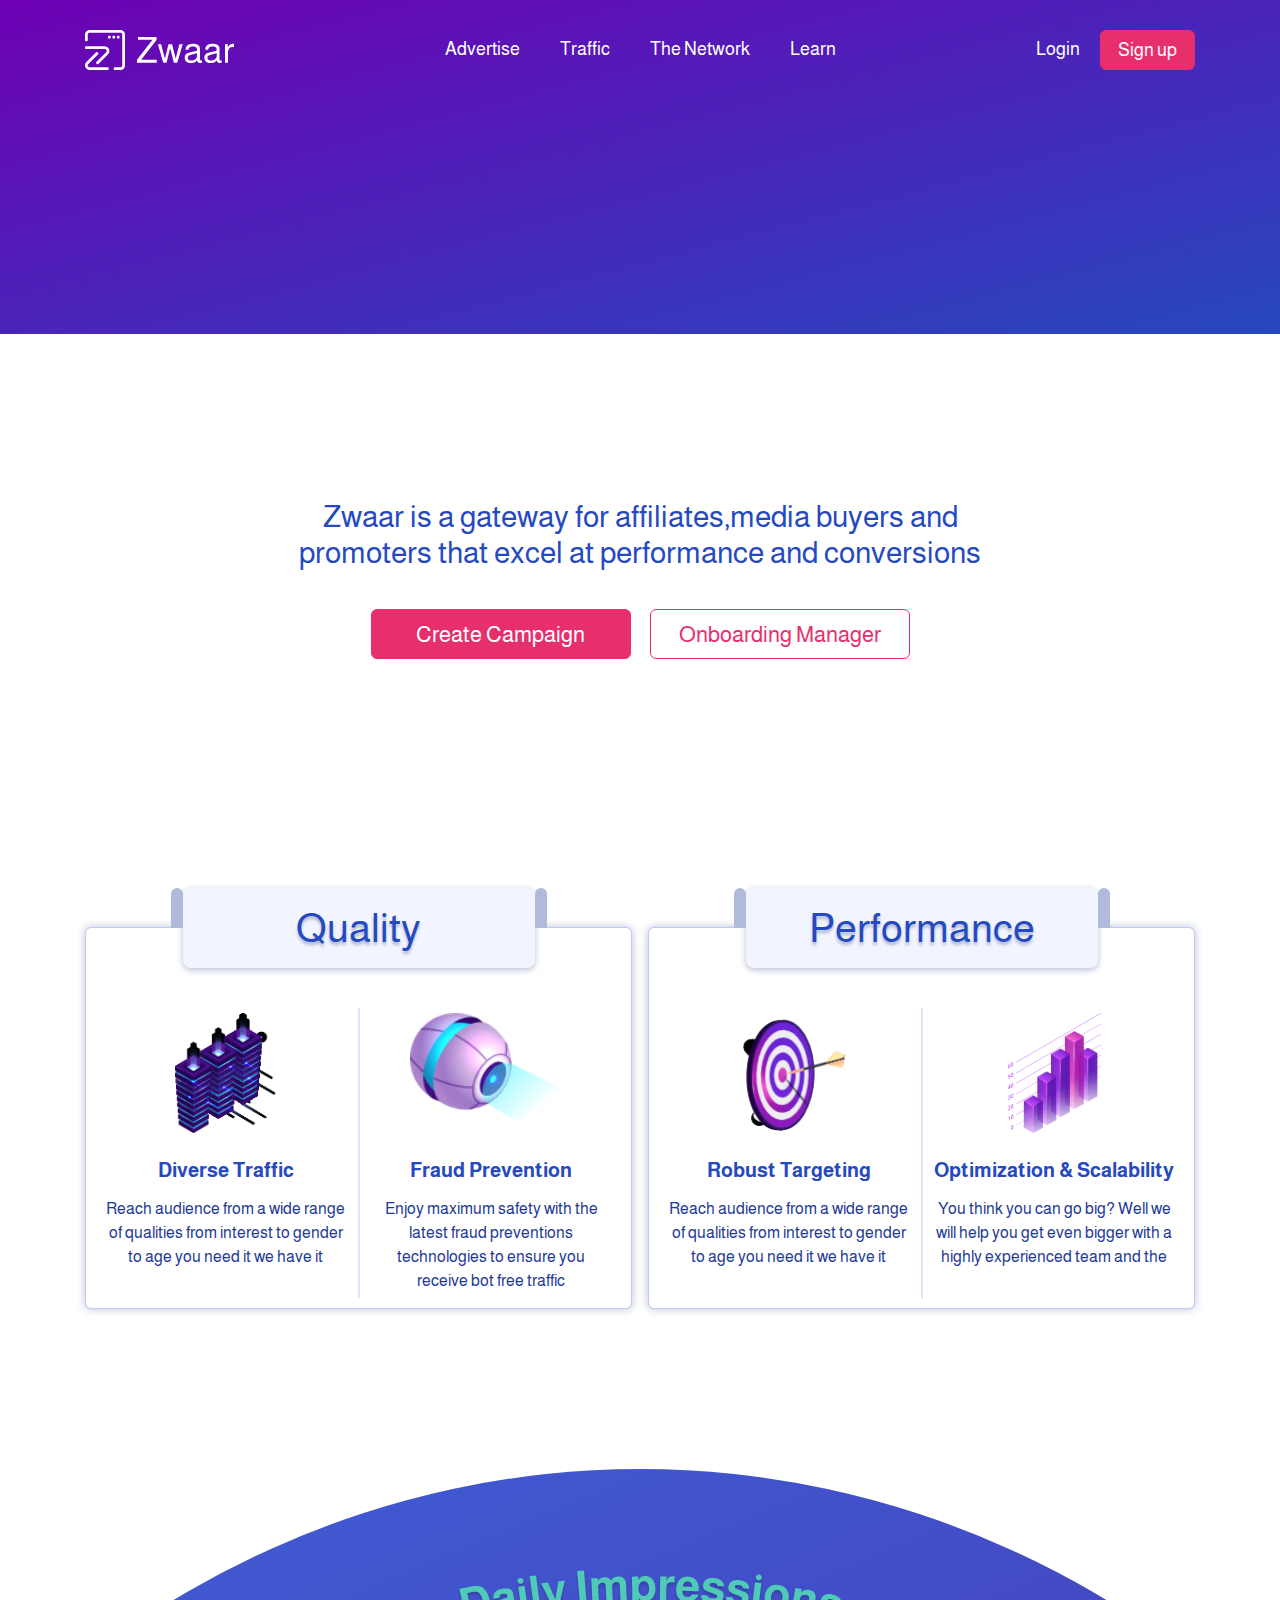
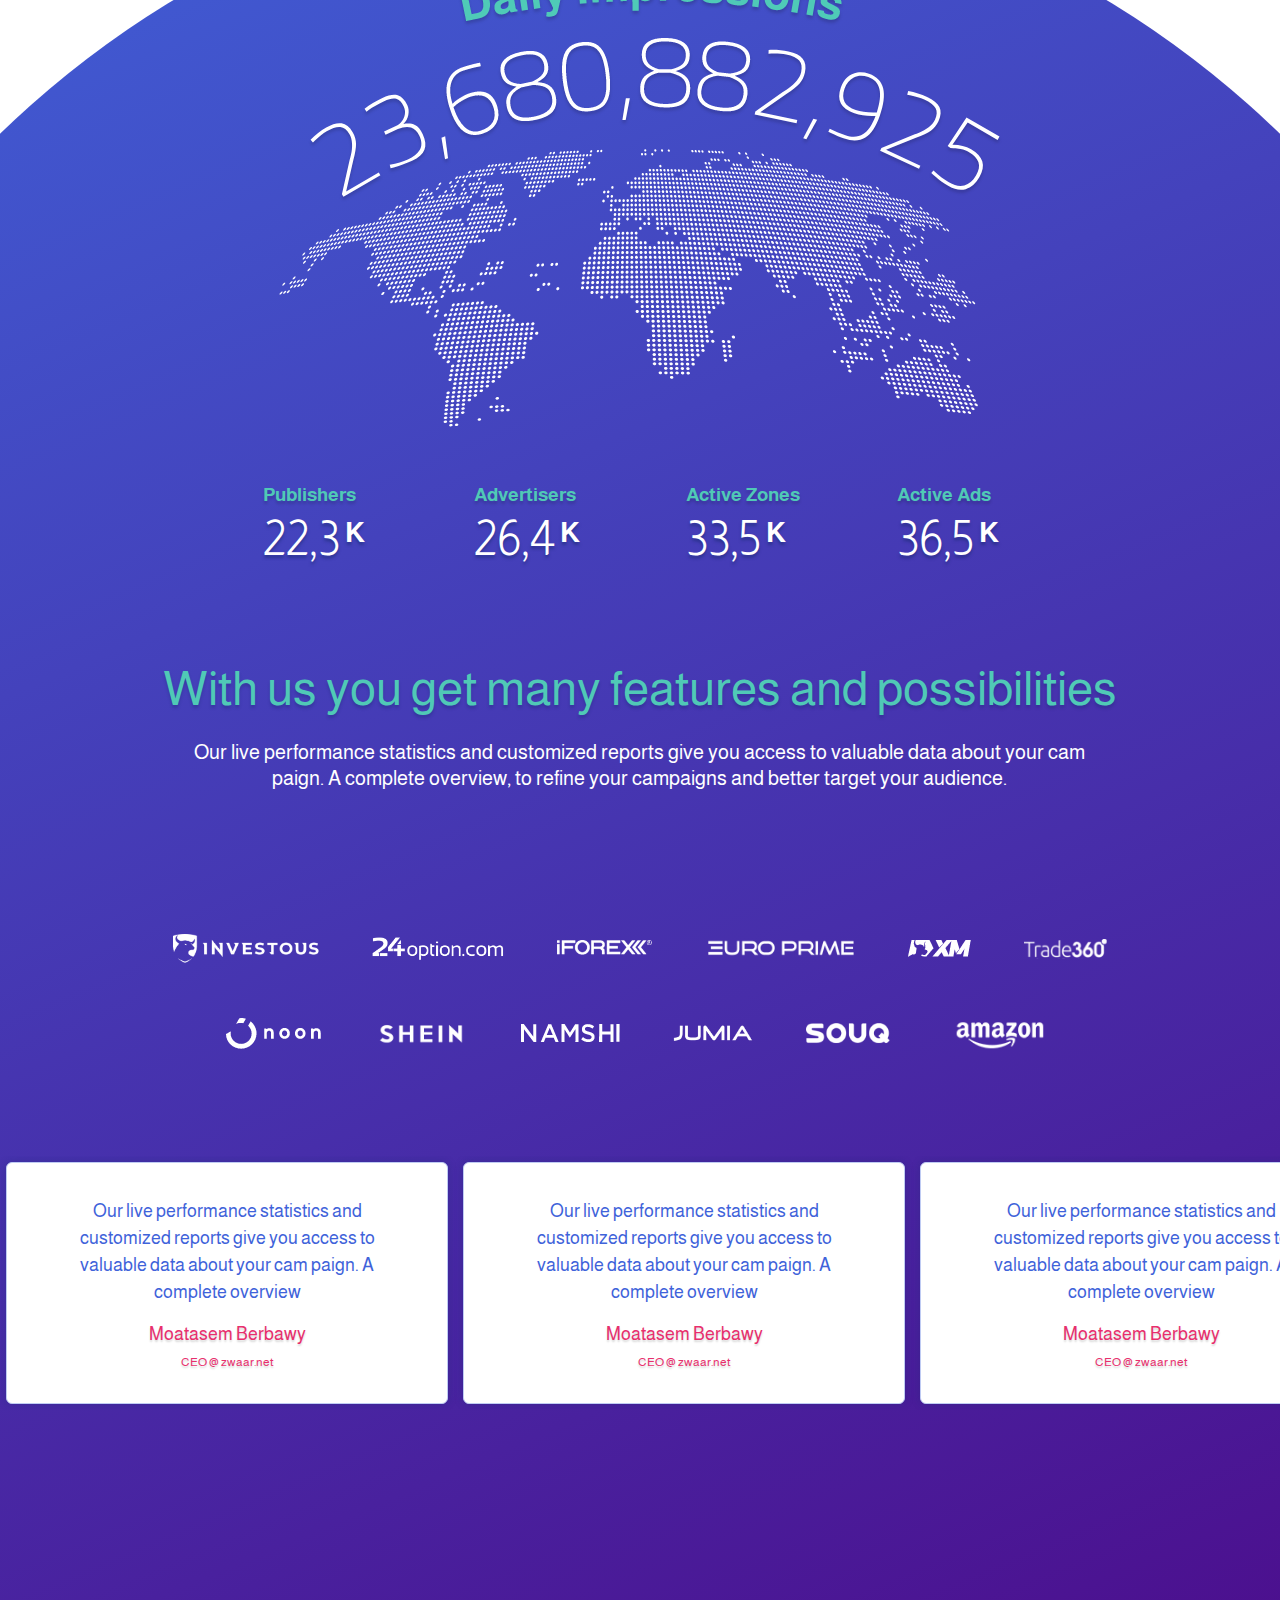
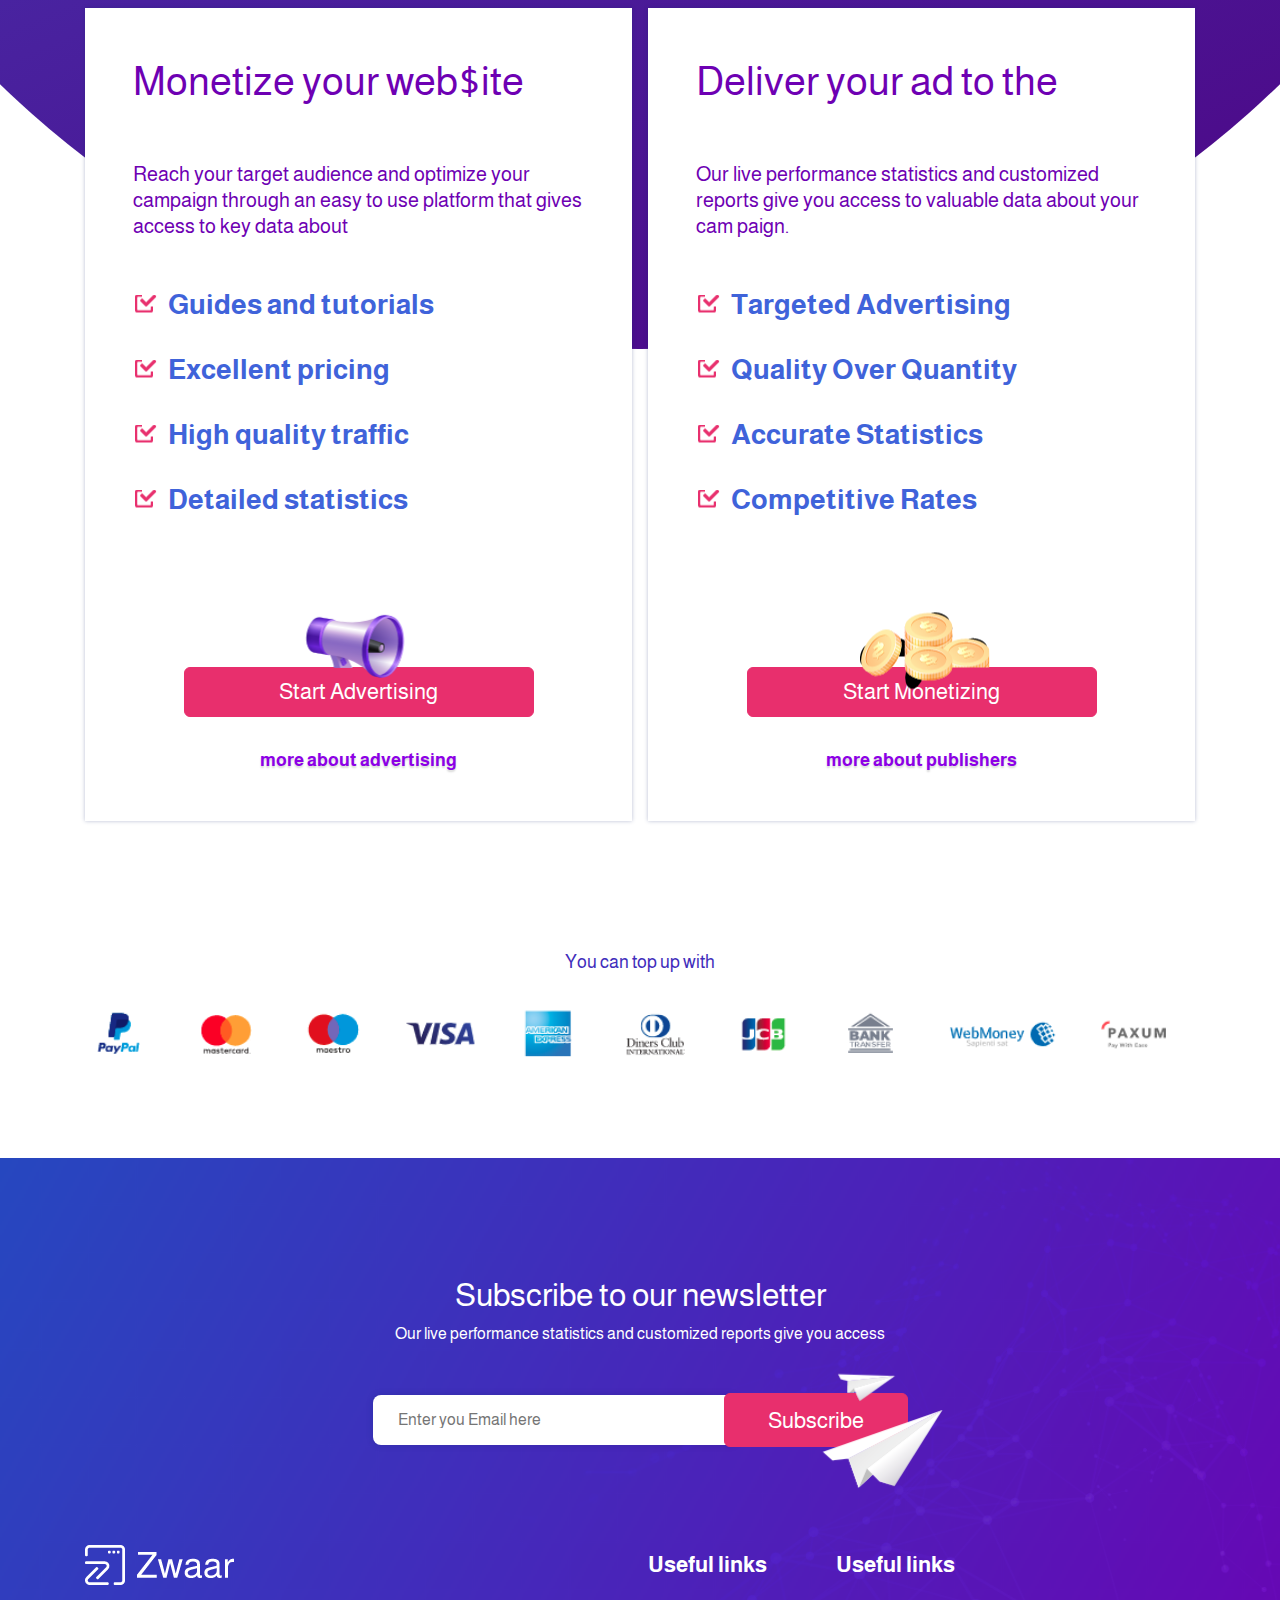
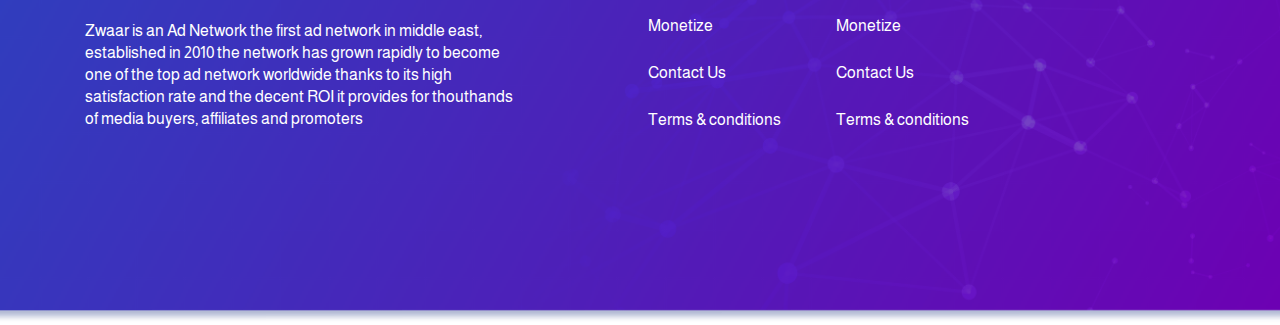
==== index.html @ 12596549 "index page completed for review" ====
<!DOCTYPE html>
<html lang="en" dir="ltr">

<head>
  <meta name="viewport" content="width=device-width, initial-scale=1, shrink-to-fit=no">
  <meta charset="utf-8">

  <link rel="stylesheet" href="https://stackpath.bootstrapcdn.com/bootstrap/4.4.1/css/bootstrap.min.css" integrity="sha384-Vkoo8x4CGsO3+Hhxv8T/Q5PaXtkKtu6ug5TOeNV6gBiFeWPGFN9MuhOf23Q9Ifjh" crossorigin="anonymous">
  <link rel="stylesheet" href="https://use.fontawesome.com/releases/v5.15.2/css/all.css" integrity="sha384-vSIIfh2YWi9wW0r9iZe7RJPrKwp6bG+s9QZMoITbCckVJqGCCRhc+ccxNcdpHuYu" crossorigin="anonymous">
  <link rel="stylesheet" href="assets/css/style.css">
  <link rel="stylesheet" href="assets/css/responsive.css">
  <title>Zwaar</title>
</head>

<body >

  <header>


    <nav class="navbar navbar-expand-lg ">
      <div class="container">




        <div class="w-50  order-1 order-md-0">
          <a class="navbar-brand mx-auto" href="index.html"><img src="assets/images/logos/logo.png" alt=""></a>
        </div>
        <button class="order-1  navbar-toggler" type="button" data-toggle="collapse" data-target=".dual-collapse2">
          <i class="fas fa-bars"></i>
        </button>

        <div class="navbar-collapse collapse mx-auto order-1 dual-collapse2 w-100">
          <ul class="navbar-nav mx-auto">
            <li class="nav-item active">
              <a class="nav-link" href="#">Advertise</a>
            </li>
            <li class="nav-item">
              <a class="nav-link" href="">Traffic</a>
            </li>
            <li class="nav-item">
              <a class="nav-link" href="#">The Network</a>
            </li>
            <li class="nav-item">
              <a class="nav-link" href="#">Learn</a>
            </li>
          </ul>

        </div>
        <div class="navbar-collapse collapse w-50 order-3 dual-collapse2">
          <ul class="navbar-nav ml-auto">
            <li class="nav-item">
              <a class="nav-link" href="#">Login</a>
            </li>
            <li class="nav-item red-btn">
              <a class="nav-link" href="#">Sign up</a>
            </li>
          </ul>
        </div>
      </div>
    </nav>
    <div class="container">


      <div class="row pt-3 video">
        <div class="col-lg-6 mx-auto pt-5 text-center">
          <iframe width="560" height="315" src="https://www.youtube.com/embed/GFWaIwJmLF0" frameborder="0" allow="accelerometer; autoplay; clipboard-write; encrypted-media; gyroscope; picture-in-picture" allowfullscreen></iframe>
        </div>
      </div>

      <div class="row campaigns">
        <div class="col-lg-8 mx-auto text-center">
          <h1>Zwaar is a gateway for affiliates,media buyers and promoters that excel at performance and conversions</h1>
          <div class="w-80">
            <button type="button" class="red-btn" name="button">Create Campaign</button>
            <button type="button" class="red-btn fill" name="button">Onboarding Manager</button>
          </div>
        </div>
      </div>

    </div>
  </header>


<main class="quality-performance">
<div class="container">
  <div class="row">
    <div class="col-lg-6">
      <div class="item text-center">
        <div class="title">
          Quality
        </div>
        <div class="body">
          <div class="row" style="">
            <div class="col-md-6">
              <div class="sub-item px-1">
                <img src="assets/images/diverse-traffic.png" alt="diverse-traffic">
                <h1>Diverse Traffic</h1>
                <p>Reach audience from a wide range of qualities from interest to gender to age you need it we have it </p>

              </div>

            </div>
            <div class="col-md-6">
              <div class="sub-item px-1">
                <img src="assets/images/fraud-prevention.png" alt="fraud prevention">
                <h1>Fraud Prevention</h1>
                <p>Enjoy maximum safety with the latest fraud preventions technologies to ensure you receive bot free traffic</p>

              </div>

            </div>
          </div>
        </div>
      </div>
    </div>
    <div class="col-lg-6">
      <div class="item text-center">
        <div class="title">
          Performance
        </div>
        <div class="body">
          <div class="row" style="">
            <div class="col-md-6">
              <div class="sub-item px-1">
                <img src="assets/images/robust-targeting.png" alt="diverse-traffic">
                <h1>Robust Targeting</h1>
                <p>Reach audience from a wide range of qualities from interest to gender to age you need it we have it  </p>

              </div>

            </div>
            <div class="col-md-6">
              <div class="sub-item px-1">
                <img src="assets/images/optimization-scalability.png" alt="diverse-traffic">
                <h1>Optimization & Scalability </h1>
                <p>You think you can go big? Well we will help you get even bigger with a highly experienced team and the </p>

              </div>

            </div>
          </div>
        </div>
      </div>
    </div>
  </div>
</div>
</main>


<section class="impressions">
  <main>
    <img class="world-map" src="assets/images/world-map-text.png" alt="">
    <div class="container text-center">
      <div class="row">
        <div class="col-lg-9 mx-auto">
          <div class="row">
            <div class="col-lg-3 col-6">
              <div class="item text-left mt-5">
                <h1>Publishers</h1>
                <p>22,3<span> K</span> </p>
              </div>

            </div>
            <div class="col-lg-3 col-6">
              <div class="item text-left mt-5">
                <h1>Advertisers</h1>
                <p>26,4<span> K</span> </p>
              </div>

            </div>
            <div class="col-lg-3 col-6">
              <div class="item text-left mt-5">
                <h1>Active Zones</h1>
                <p>33,5<span> K</span> </p>
              </div>

            </div>
            <div class="col-lg-3 col-6">
              <div class="item text-left mt-5">
                <h1>Active Ads</h1>
                <p>36,5<span> K</span> </p>
              </div>

            </div>
          </div>
        </div>
      </div>

    </div>

  </main>

  <main class="features">
    <div class="container">
      <div class="row text-center">
        <div class="col-12">
          <h1>With us you get many features and possibilities</h1>
        </div>
        <div class="col-md-10 mx-auto">
          <p>Our live performance statistics and customized reports give you access to valuable data about your cam paign. A complete overview, to refine your campaigns and better target your audience.</p>
        </div>
        <div class="col-md-11 sponsors text-center mx-auto">
          <!-- <div class="images"> -->
            <img src="assets/images/logos/investous.png" alt="Investous">
            <img src="assets/images/logos/24option.png" alt="24option">
            <img src="assets/images/logos/iforex.png" alt="iforex">
            <img src="assets/images/logos/euro-prime.png" alt="euro-prime">
            <img src="assets/images/logos/nxm.png" alt="nxm">
            <img src="assets/images/logos/trade360.png" alt="trade360">
          <!-- </div>
<div class="images"> -->
  <img src="assets/images/logos/noon.png" alt="noon">
  <img src="assets/images/logos/shein.png" alt="shein">
  <img src="assets/images/logos/namshi.png" alt="namshi">
  <img src="assets/images/logos/jumia.png" alt="jumia">
  <img src="assets/images/logos/souq.png" alt="souq">
  <img src="assets/images/logos/amazon.png" alt="amazon">
<!-- </div> -->

        </div>
      </div>
    </div>
  </main>

  <main>

    <div class="carousel-list text-center">
      <div class="list text-left">
        <div class="carousel-item-m">
          <p>Our live performance statistics and customized reports give you access to valuable data about your cam paign. A complete overview</p>
          <h1>Moatasem Berbawy</h1>
          <h2>CEO @ zwaar.net</h2>
        </div>
        <div class="carousel-item-m">
          <p>Our live performance statistics and customized reports give you access to valuable data about your cam paign. A complete overview</p>
          <h1>Moatasem Berbawy</h1>
          <h2>CEO @ zwaar.net</h2>
        </div>
        <div class="carousel-item-m">
          <p>Our live performance statistics and customized reports give you access to valuable data about your cam paign. A complete overview</p>
          <h1>Moatasem Berbawy</h1>
          <h2>CEO @ zwaar.net</h2>
        </div>
        <div class="carousel-item-m">
          <p>Our live performance statistics and customized reports give you access to valuable data about your cam paign. A complete overview</p>
          <h1>Moatasem Berbawy</h1>
          <h2>CEO @ zwaar.net</h2>
        </div>
        <div class="carousel-item-m">
          <p>Our live performance statistics and customized reports give you access to valuable data about your cam paign. A complete overview</p>
          <h1>Moatasem Berbawy</h1>
          <h2>CEO @ zwaar.net</h2>
        </div>
        <div class="carousel-item-m">
          <p>Our live performance statistics and customized reports give you access to valuable data about your cam paign. A complete overview</p>
          <h1>Moatasem Berbawy</h1>
          <h2>CEO @ zwaar.net</h2>
        </div>
        <div class="carousel-item-m">
          <p>Our live performance statistics and customized reports give you access to valuable data about your cam paign. A complete overview</p>
          <h1>Moatasem Berbawy</h1>
          <h2>CEO @ zwaar.net</h2>
        </div>
      </div>

    </div>

  </main>

  <main class="advertise">
    <div class="container">
      <div class="row">
        <div class="col-lg-6 my-5">
          <div class="advertise-item text-left p-5 ">
            <h1>Monetize your web$ite</h1>
            <p> Reach your target audience and optimize your campaign through an easy to use platform that gives access to key data about </p>
            <ul class="mt-5 ">
              <li>Guides and tutorials</li>
              <li>Excellent pricing</li>
              <li>High quality traffic</li>
              <li>Detailed statistics</li>
            </ul>
            <div class="">
              <img src="assets/images/advertise.png" alt="">
              <button class="red-btn text-center" type="button" name="button">Start Advertising</button>
            </div>

            <a href="#" class=" text-center mx-auto d-block">more about advertising</a>
          </div>
        </div>
        <div class="col-lg-6 my-5">
          <div class="advertise-item monetize-item text-left p-5">
            <h1>Deliver your ad to the</h1>
            <p> Our live performance statistics and customized reports give you access to valuable data about your cam paign.  </p>
            <ul class="mt-5 ">
              <li>Targeted Advertising</li>
              <li>Quality Over Quantity</li>
              <li>Accurate Statistics</li>
              <li>Competitive Rates</li>
            </ul>
            <div class="">
              <img src="assets/images/monetize.png" alt="">
              <button class="red-btn text-center d-block" type="button" name="button">Start Monetizing</button>
            </div>

            <a href="#" class=" text-center mx-auto d-block">more about publishers</a>
          </div>
        </div>
      </div>
    </div>
  </main>
</section>

<main class="payments text-center">
  <div class="container">
    <h1>You can top up with</h1>
    <img src="assets/images/payments.png" alt="">
  </div>

</main>


<footer>
  <div class="container newsletter-form">
    <div class="row text-center">
      <div class="col-lg-8 mx-auto">
        <h1>Subscribe to our newsletter</h1>
        <p>Our live performance statistics and customized reports give you access </p>
        <form class="d-block mx-auto my-5" action="index.html" method="post">
          <input type="text" name="" value="" placeholder="Enter you Email here">
          <button class="red-btn" type="submit" name="button">Subscribe</button>
          <img class="plane-b" src="assets/images/plane-b.png" alt="">
          <img class="plane-s" src="assets/images/plane-s.png" alt="">
        </form>
      </div>
    </div>
    </div>
<div class="container bottom-footer">


    <div class="row">
      <div class="col-lg-6 col-md-12">
        <img src="assets/images/logos/logo.png" alt="logo">
        <p class="">
          Zwaar is an Ad Network the first ad network in middle east, established in 2010 the network has grown rapidly to become one of the top ad network worldwide thanks to its high satisfaction rate and the decent ROI it provides for thouthands of media buyers, affiliates and promoters
        </p>
        <ul class="social-links" >
          <li> <a href="#"><i class="fab fa-linkedin"></i></a> </li>
          <li> <a href="#"><i class="fab fa-facebook-square"></i></a> </li>
          <li> <a href="#"><i class="fab fa-twitter-square"></i></a> </li>
        </ul>
      </div>
      <div class="col-lg-2 col-6">
        <ul class="links">
          <h2>Useful links</h2>
          <li> <a href="#"> <p>Monetize</p> </a> </li>
          <li> <a href="#"> <p>Contact Us</p> </a> </li>
          <li> <a href="#"> <p>Terms & conditions</p> </a> </li>
        </ul>
      </div>
      <div class="col-lg-2 col-6">
        <ul class="links">
          <h2>Useful links</h2>
          <li> <a href="#"> <p>Monetize</p> </a> </li>
          <li> <a href="#"> <p>Contact Us</p> </a> </li>
          <li> <a href="#"> <p>Terms & conditions</p> </a> </li>
        </ul>
      </div>
    </div>

  </div>

</footer>

  <script src="https://code.jquery.com/jquery-3.4.1.slim.min.js" integrity="sha384-J6qa4849blE2+poT4WnyKhv5vZF5SrPo0iEjwBvKU7imGFAV0wwj1yYfoRSJoZ+n" crossorigin="anonymous"></script>
  <script src="https://cdn.jsdelivr.net/npm/popper.js@1.16.0/dist/umd/popper.min.js" integrity="sha384-Q6E9RHvbIyZFJoft+2mJbHaEWldlvI9IOYy5n3zV9zzTtmI3UksdQRVvoxMfooAo" crossorigin="anonymous"></script>
  <script src="https://stackpath.bootstrapcdn.com/bootstrap/4.4.1/js/bootstrap.min.js" integrity="sha384-wfSDF2E50Y2D1uUdj0O3uMBJnjuUD4Ih7YwaYd1iqfktj0Uod8GCExl3Og8ifwB6" crossorigin="anonymous"></script>

  <script src="assets/js/script.js" type="text/javascript"></script>
</body>

</html>
---- assets/css/style.css ----
@import url('https://fonts.googleapis.com/css2?family=Almarai:wght@300;400;700;800&display=swap');

*{
  box-sizing: border-box;
  padding: 0;
  margin: 0;
}
body{
  min-width: 360px;
  font-family: 'Almarai', sans-serif;
}
a,
input,
button{
  text-decoration: none;
  border: 0;
  outline: none !important;
}
.row{
  margin-right: -8px;
    margin-left: -8px;
}
.col, .col-1, .col-10, .col-11, .col-12, .col-2, .col-3, .col-4, .col-5, .col-6, .col-7, .col-8, .col-9, .col-auto, .col-lg, .col-lg-1, .col-lg-10, .col-lg-11, .col-lg-12, .col-lg-2, .col-lg-3, .col-lg-4, .col-lg-5,
.col-lg-6, .col-lg-7, .col-lg-8, .col-lg-9, .col-lg-auto, .col-md, .col-md-1, .col-md-10, .col-md-11, .col-md-12, .col-md-2, .col-md-3, .col-md-4, .col-md-5, .col-md-6, .col-md-7, .col-md-8, .col-md-9, .col-md-auto,
.col-sm, .col-sm-1, .col-sm-10, .col-sm-11, .col-sm-12, .col-sm-2, .col-sm-3, .col-sm-4, .col-sm-5, .col-sm-6, .col-sm-7, .col-sm-8, .col-sm-9, .col-sm-auto, .col-xl, .col-xl-1, .col-xl-10, .col-xl-11, .col-xl-12,
.col-xl-2, .col-xl-3, .col-xl-4, .col-xl-5, .col-xl-6, .col-xl-7, .col-xl-8, .col-xl-9, .col-xl-auto{
  padding-right: 8px;
  padding-left: 8px;
}
.red-btn{
  background: #E82F6D;
  color: #fff;
  font-size: 22px;
  line-height: 45px;
  height: 50px;
  padding: 0px 20px;
  border-radius: 6px;
  min-width: 260px;
  color: white;
  border: 1px solid #E82F6D;
  transition: all 0.5s;
  margin: 8px;
  display: inline-block;
}
.red-btn.fill,
.red-btn:hover,
.red-btn:focus{
  background: #fff;
  color: #E82F6D ;
}
.red-btn.fill:hover{
  background: #E82F6D;
  color: #fff;
}
header{
  overflow-x: hidden;
  /* background-image: linear-gradient(0deg,  white 0%,  white 50%,  grey 50%); */
  /* background-image: linear-gradient(45deg, #2648BF,#6E00B3); */
  /* background-size: 100% 50%; */
  position: relative;
}
header::after{
  content: "";
  background-image: linear-gradient(to left top, #2648BF,#6E00B3);
  /* background: #6E00B3 0% 0% no-repeat padding-box; */
  position: absolute;
  left: 0;
  top: 0;
  width: 100%;
  height: 50%;
  z-index: -1;
}
nav{
  color: #fff !important;
      padding-top: 25px !important;
}
nav .nav-item{
  padding: 5px 9px;
  line-height: 40px;
  height: 40px;
  margin: 0 3px;
}
nav .nav-link{
  color: #fff;
  font-size: 18px;
  padding: 0;
line-height: 28px;
  /* line-height: 40px; */
}
nav .navbar-brand img{
  height: 40px;
  width: auto;
}
nav .red-btn{
  margin: 0;
  /* height: auto;
  font-size: 18px; */
  /* height: 40px; */
  /* padding: 5px 10px; */
  min-width: 0;
}
nav .red-btn:hover .nav-link{
  color: #E82F6D ;
}
.video iframe{
  width: 100%;
}
.campaigns h1{
  margin-top: 30px;
  margin-bottom: 30px;
  font-size: 30px;
  font-weight: normal;
  color: #2549C0;
}












.quality-performance .item{
  background: #FFFFFF 0% 0% no-repeat padding-box;
box-shadow: 0px 0px 8px #15296B4C;
border: 1px solid #BFCBF3;
border-radius: 6px;
padding: 15px;
margin-top: 260px;
height: calc(100% - 260px);
position: relative;
}

.quality-performance .item img{
margin: -10px auto 20px auto;
height: 120px;
}
.quality-performance .item h1{
  font-size: 20px;
  letter-spacing: 0px;
  color: #2549C0;
  text-transform: capitalize;
  margin-bottom: 15px;
  margin-top: 5px;
font-weight: bold;
}
.quality-performance .item p{
  font-size: 16px;
  font-weight: 400;
  letter-spacing: 0px;
color: #1D3996;
margin: 0;
}




.quality-performance .item .title{
  font-size: 40px;
  color: #2549C0;
  height: 80px;
  line-height: 80px;
text-shadow: 0px 3px 3px #15296B4D;
  width: 352px;
  background: #F2F5FF;
  box-shadow: 0px 2px 6px #15296B4C;
  border-radius: 8px;
  display: block;
  margin: 0 auto;
  transform: translateY(-55px);
  position: relative;
}
.quality-performance .item .title::after,
.quality-performance .item .title::before{
  content: "";
  width: 12px;
height: 40px;
background: #AFBADC 0% 0% no-repeat padding-box;
border-radius: 12px 12px 0px 0px;
position: absolute;
top: 0;

}
.quality-performance .item .title::before{
  left: -12px;
}
.quality-performance .item .title::after{
  right: -12px;
}
.quality-performance .item .body{
  /* position: relative; */
}
.quality-performance .item .body:after{
  content: "";
  width: 1px;
  height: calc(100% - 90px);
  background: #BFCBF3;
  position: absolute;
  left: 50%;
  top: 80px;
  transform: translateX(-50%);
}










.impressions{
  /* background: transparent linear-gradient(157deg, #3F63DA 0%, #4E0080 100%) 0% 0% no-repeat padding-box; #3F63DA 0%, #4E0080 100%) */
   /* background: radial-gradient(ellipse at top,  #3F63DA 0%,#3F63DA 47%,#ff0000 47%,transparent 47%, transparent 100%); */
   /* background: #3F63DA; */
   /* background-image: url("../images/ellipse1.png");
   background-position: top;
   background-size:  100% 80%;
   background-repeat: no-repeat; */
  /* background-size: 100% 50%; */
  /* min-height: 500vh; */
  /* border-radius: 700px 700px 50% 0px; */
  padding-top: 100px;
  margin-top: 160px;
  position: relative;
  overflow: hidden;
}
.impressions::after{
  position: absolute;
  left: 50%;
  top: 0;
  transform: translateX(-50%);
  height: 95%;
  width: 150%;
  content: "";
  /* background: linear-gradient(to right bottom, #3539BD, #6905B4); */
  /* background: transparent linear-gradient(157deg, #3F63DA 0%, #4E0080 100%) 0% 0% no-repeat padding-box; */
  background:  linear-gradient(157deg, #3F63DA 0%, #4E0080 100%) ;

  background-position: top;
  background-size:  cover;
  z-index: -1;
  border-radius: 60% 60% 60% 60% ;
}
.world-map{
  margin: auto;
  display: block;
  width: 100%;
  max-width: 728px;
}
.impressions .item {
  width: 120px;
  display: block;
  margin: auto;

}
.impressions .item h1{
font-size: 19px;
font-weight: bold;
color: #50C9B6;
text-shadow: 0px 3px 3px #00000029;
text-transform: capitalize;
}
.impressions .item p{
font-size: 48px;
line-height: 48px;
font-weight: lighter;
color: #fff;
text-shadow: 0px 3px 3px #15296B80;
}
.impressions .item p span{
font-size: 28px;
font-weight: bold;
text-shadow: 0px 3px 3px #15296B80;
vertical-align: top;
line-height: 36px;
}




.features{
  margin-top: 80px;
  margin-bottom: 80px;
}
.features h1{
  font-size: 48px;
  line-height: 60px;
  color: #50C9B6;
text-shadow: 0px 3px 3px #15296B4D;
margin-bottom: 20px;
}
.features p{
  letter-spacing: 0px;
  color: #FFFFFF;
  font-size: 20px;
  line-height: 26px;
}

.features .sponsors{
  margin-top: 100px;
}
.features .sponsors .images{
  display: flex;
  justify-content: space-around;
  align-items: center;
}
.features .sponsors img{
  display: inline-block;
  margin: 25px 25px;
  /* width: auto; */
  /* height: auto; */
}
/* .features .sponsors .images img:nth-last-of-type(1){
  margin-right: 0;
}
.features .sponsors .images img:nth-of-type(1){
  margin-left: 0;
} */



.carousel-item{
  width: 500px;
}
.carousel-item-m{
  text-align: center;
  width: 442px;
  display: inline-block;
  /* flex: 442px; */
  padding: 35px 70px 25px 70px;
  background: #FFFFFF ;
  box-shadow: 0px 0px 8px #15296B4C;
border: 1px solid #BFCBF3;
border-radius: 6px;
margin: 6px;
}
.carousel-item-m p{
  font-size: 18px;
  font-weight: regular;
  color: #3F63DA;
}
.carousel-item-m h1{
  color: #E82F6D;
  text-shadow: 0px 2px 2px #00000029;
  line-height: 24px;
  text-shadow: 0px 2px 2px #00000029;
font-size: 18px;
}
.carousel-item-m h2{
  letter-spacing: 0px;
  color: #E82F6D;
  text-shadow: 0px 2px 2px #00000029;
  font-size: 12px;
  line-height: 16px;
}

.carousel-list{
  width: 100vw;
  /* display: flex; */
  overflow-x: auto;

}
.carousel-list .list{
  width: 200vw;
  /* display: flex; */
  /* flex-wrap: wrap; */
  /* animation: ticker 30s linear infinite; */
}
/* .carousel-list .list:hover {
    -webkit-animation-play-state: paused;
    -moz-animation-play-state: paused;
    -o-animation-play-state: paused;
    animation-play-state: paused;
} */
.carousel-list::-webkit-scrollbar {
  display: none;
}



/* @keyframes ticker {
0% {
  transform: translate3d(0, 0, 0);
}

100% {
  transform: translate3d(-100%, 0, 0);
}
} */



.advertise{
  margin-top: 150px;
}

.advertise-item{
  background: #FFFFFF 0% 0% no-repeat padding-box;
box-shadow: 0px 0px 4px #15296B4C;
height: 100%;
}
.advertise-item h1{
  font-size: 40px;
  line-height: 50px;
letter-spacing: 0px;
color: #6E00B3;
margin-bottom: 55px;
}
.advertise-item p{
  letter-spacing: 0px;
color: #6E00B3;
font-size: 20px;
line-height: 26px;
margin-bottom: 45px;
}
.advertise-item a{
  font-size: 18px;
  line-height: 26px;
  font-weight: bold;
  color: #8D00E6;
  text-shadow: 0px 2px 2px #00000029;

}
.advertise-item a:hover{
  text-decoration: underline;
}
.advertise-item ul{
list-style: none;
padding-left: 35px;
}
.advertise-item ul li{
  letter-spacing: 0px;
  color: #3F63DA;
  font-size: 28px;
  line-height: 35px;
  font-weight: bold;
  margin-bottom: 30px;
  position: relative;
}
.advertise-item ul li::before{
  position: absolute;
  left: -33px;
  top: 50%;
  transform: translateY(-50%);
  content: "";
  width: 22px;
  height: 18px;
  background: url('../images/icons/check.png');
  background-position: center;
  background-size: cover;
  background-repeat: no-repeat;

}
.advertise-item > div{
  position: relative;
  margin-top: 150px;
  margin-bottom: 30px;
}
.advertise-item div button.red-btn{
min-width: 350px !important;
margin: auto;
display: block;
}
.advertise-item div img{
position: absolute;
left: 50%;
top: 0;
transform: translate(-50%,-77%);
}
.advertise-item.monetize-item div img{
  transform: translate(-50%,-69%);
}




.payments{
margin-top: 80px;
margin-bottom: 80px;
}
.payments h1{
  letter-spacing: 0px;
color: #412DBB;
font-size: 18px;
line-height: 26px;
margin-bottom: 20px;
}
.payments img{
  width: 100%;
}






footer{
  /* height: 100vh; */
  /* background: linear-gradient(to right bottom, #3539BD, #6905B4); */
  background: url('../images/background-footer.png');
  background-position: center;
  background-size: cover;
  background-repeat: no-repeat;
  padding: 120px 20px;
}
  footer h2,
footer h1{

  letter-spacing: 0px;
  color: #FFFFFF;
  font-size: 32px;
  line-height: 40px;

}
footer h2{
  font-size: 22px;
  font-weight: bold;
}
footer p{
  letter-spacing: 0px;
  color: #FFFFFF;
  font-size: 16px;
  line-height: 22px;

}
footer .bottom-footer p {
  max-width: 443px;
  margin-top: 35px;
  margin-bottom: 35px;
}
.newsletter-form form{

max-width: 535px;
width: 100%;
height: 54px;
position: relative;

}
.newsletter-form input{
  padding: 0 25px;
  letter-spacing: 0px;
color: #94A8EA;
font-size: 16px;
line-height: 50px;
  width: calc(100% - 170px);
  background: #FFFFFF 0% 0% no-repeat padding-box;
  box-shadow: 0px 0px 6px #132B7D4D;
  border-radius: 8px;
  height: 50px;

  position: absolute;
  left: 0;
  top: 50%;
  transform: translateY(-50%);
}
.newsletter-form .red-btn{
  height: 54px;
      min-width: 184px;
      line-height: 54px;
      position: absolute;
      right: 0;
      top: 50%;
      transform: translateY(-50%);
      margin: 0;
}
.newsletter-form .plane-b{
position: absolute;
right: 0;
bottom: 0;
transform: translate(29%,52%);
}
.newsletter-form .plane-s{
  position: absolute;
  right: 0;
  top: 0;
  transform: translate(-20%,-70%);
}

footer .bottom-footer{
  margin-top: 50px;
}



.social-links{
  padding: 0;
  list-style: none;
}
.social-links li{
  display: inline-block;
  margin-right: 22px;
}
.social-links a{
color: #fff;
}
.social-links i{
color: #fff;
font-size: 24px;
}
ul.links h2{
  margin-bottom: 30px;
}
ul.links{
  list-style: none;
  padding: 0;
}
ul.links li{
  margin: 10px 0;
}
ul.links  p{
  margin-top: 25px;
  margin-bottom: 25px;
}
---- assets/css/responsive.css ----
@media (max-width: 1380px) {
  .impressions::after{
    height: 80%;
    background-size:  auto 100%;
  }
}
@media (max-width:1200px) {
  nav .nav-item {
    padding: 5px 5px;
  }
}
@media (max-width:991px) {
  nav>.container>div:nth-of-type(1){
    width: auto !important;
  }
  .impressions::after{
    width: 250%;
  }
}


@media (max-width:767px) {
  .quality-performance .item .body:after{
    display: none;
  }
  .quality-performance .item .body .row div:nth-of-type(2) img{
    margin-top: 40px;
  }
  .impressions::after{
    width: 300%;
  }
}


@media (max-width: 576px) {
  .quality-performance .item .title{
    width: auto;
  }
  .impressions::after{
    width: 350%;
  }
  .carousel-item-m{
    width: 350px;
  }
}
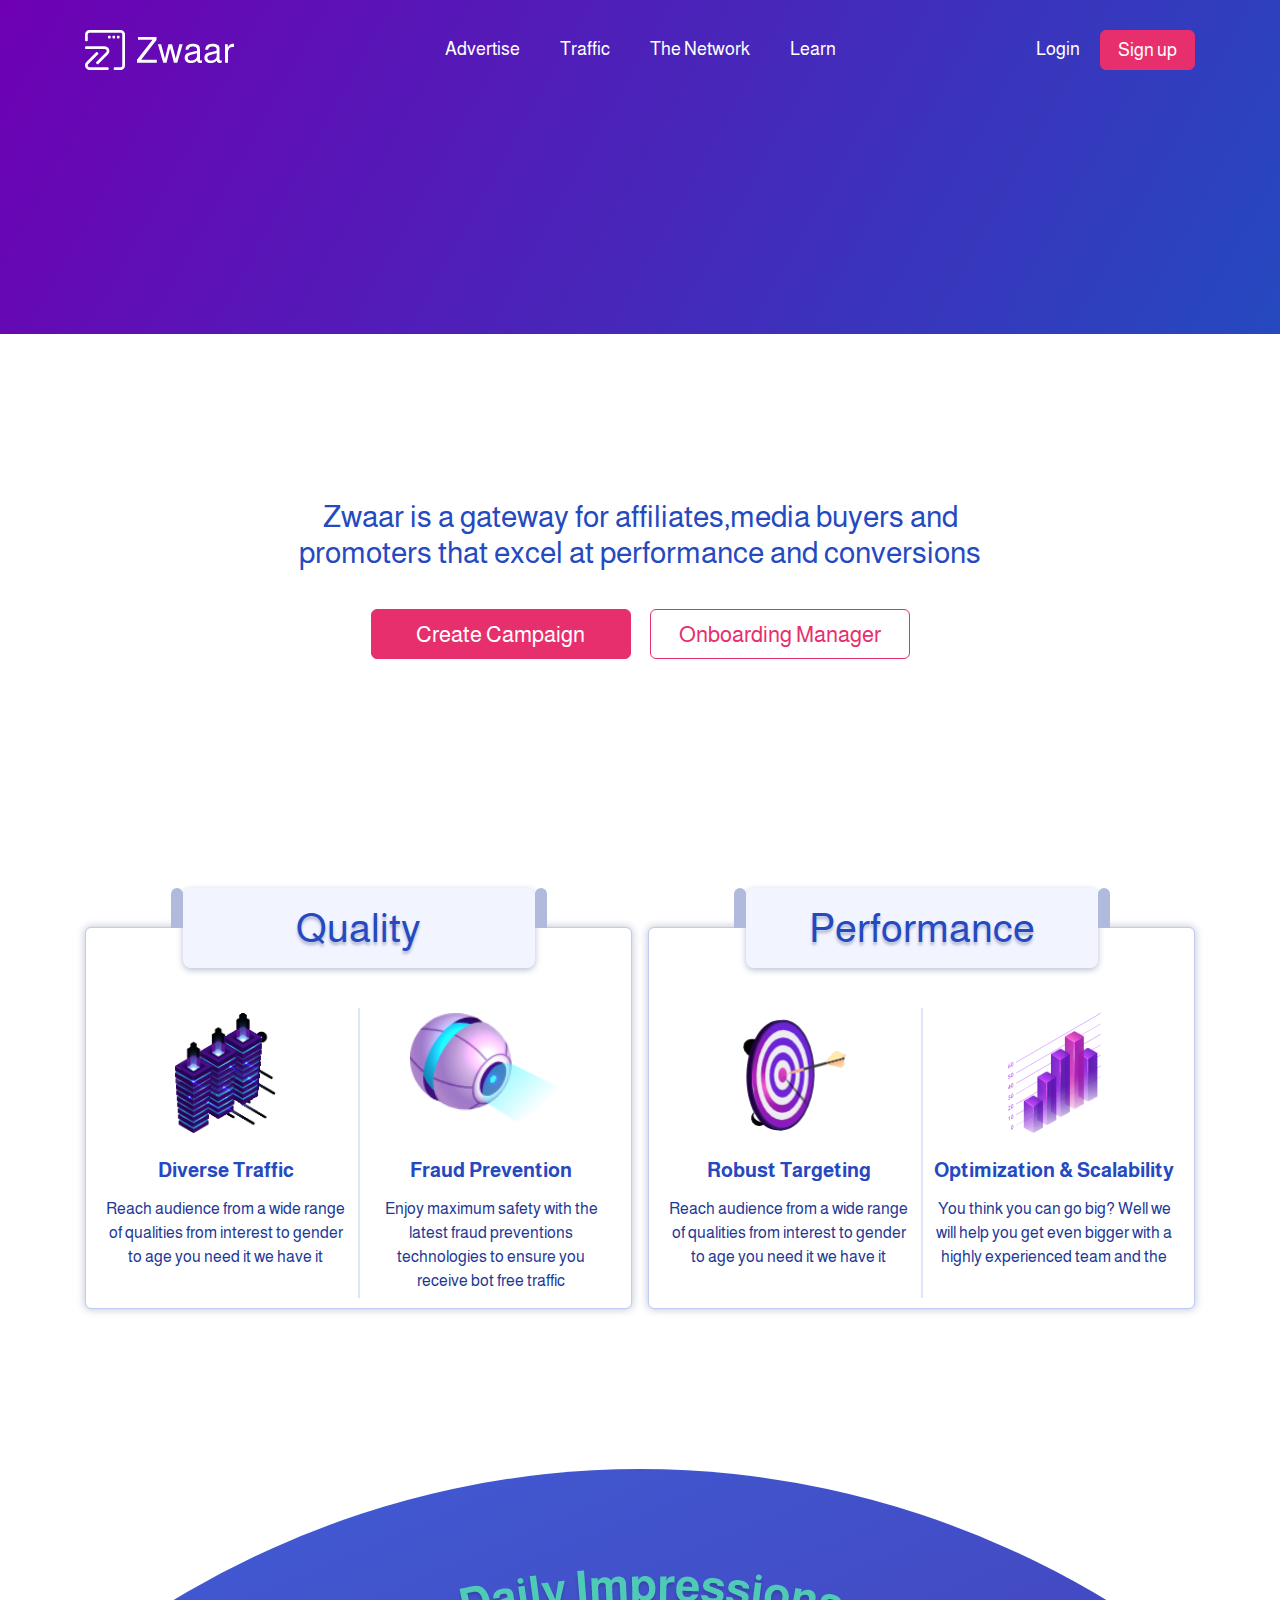
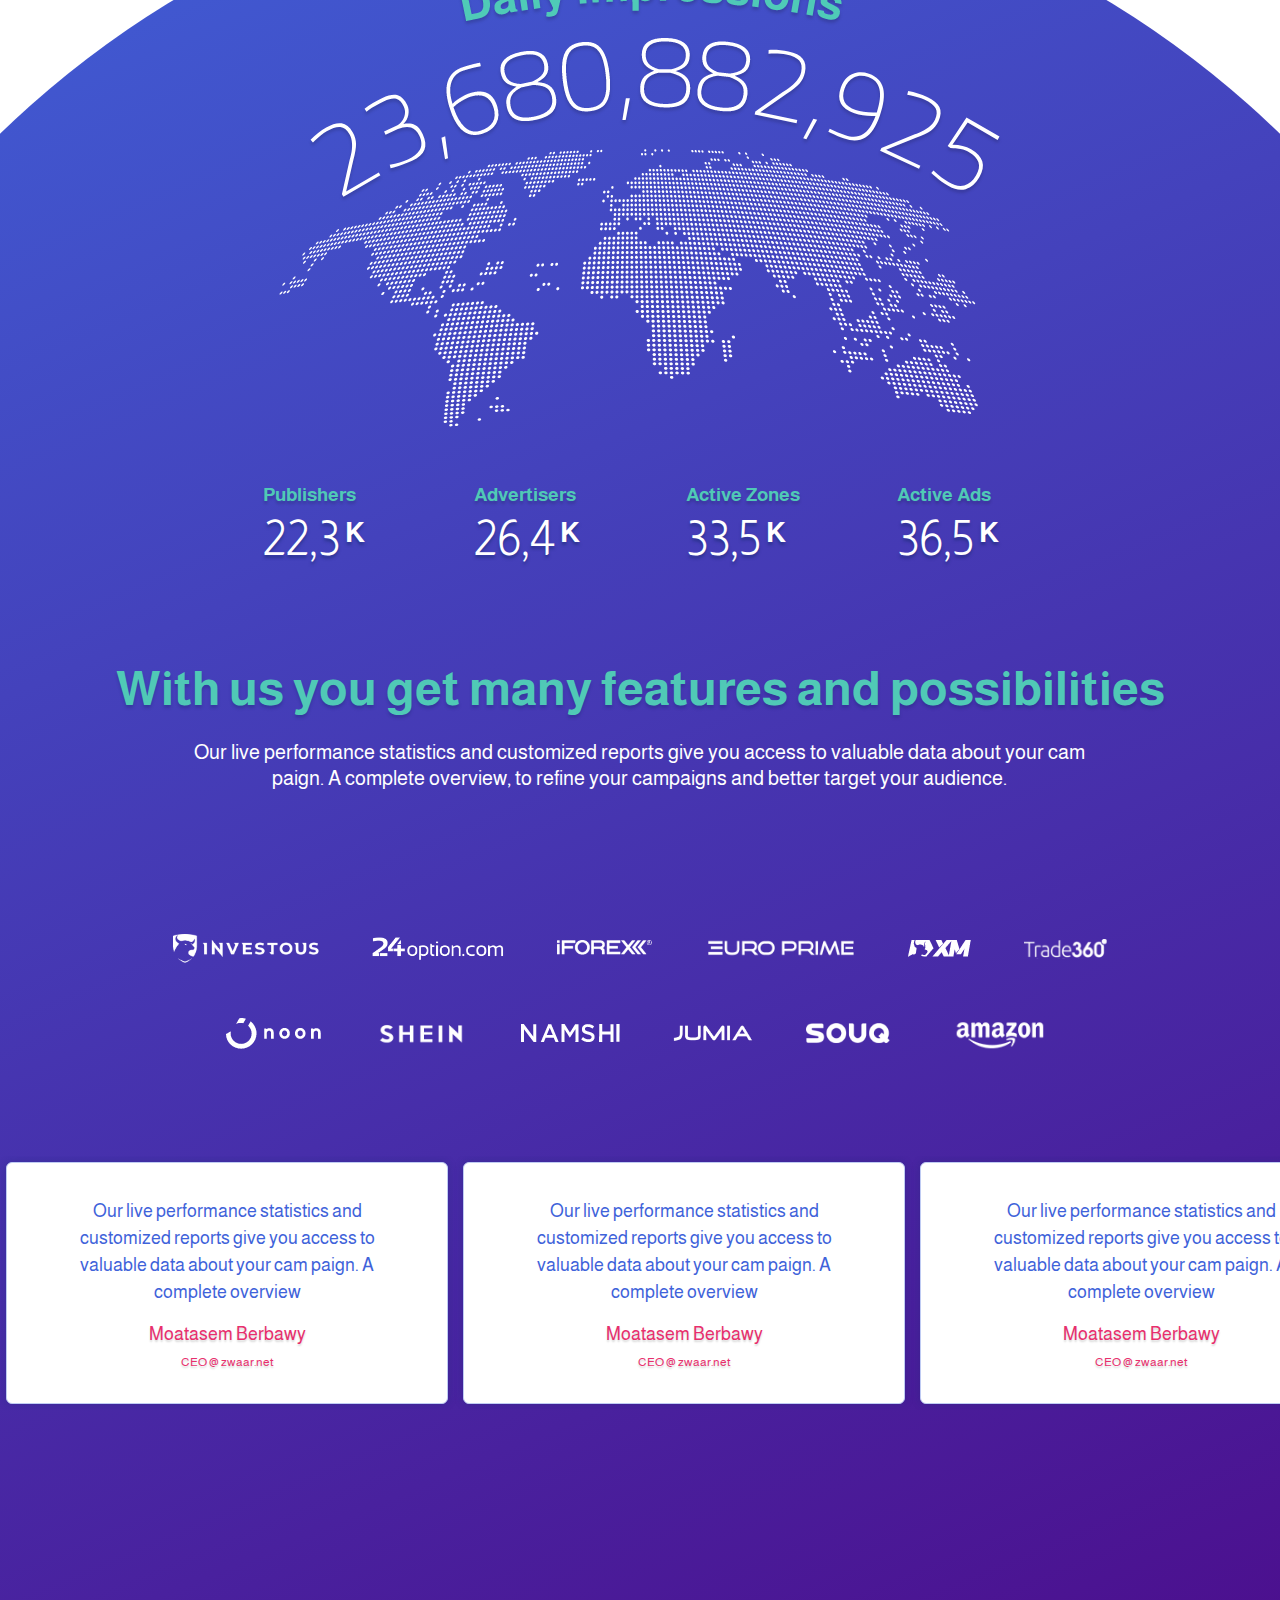
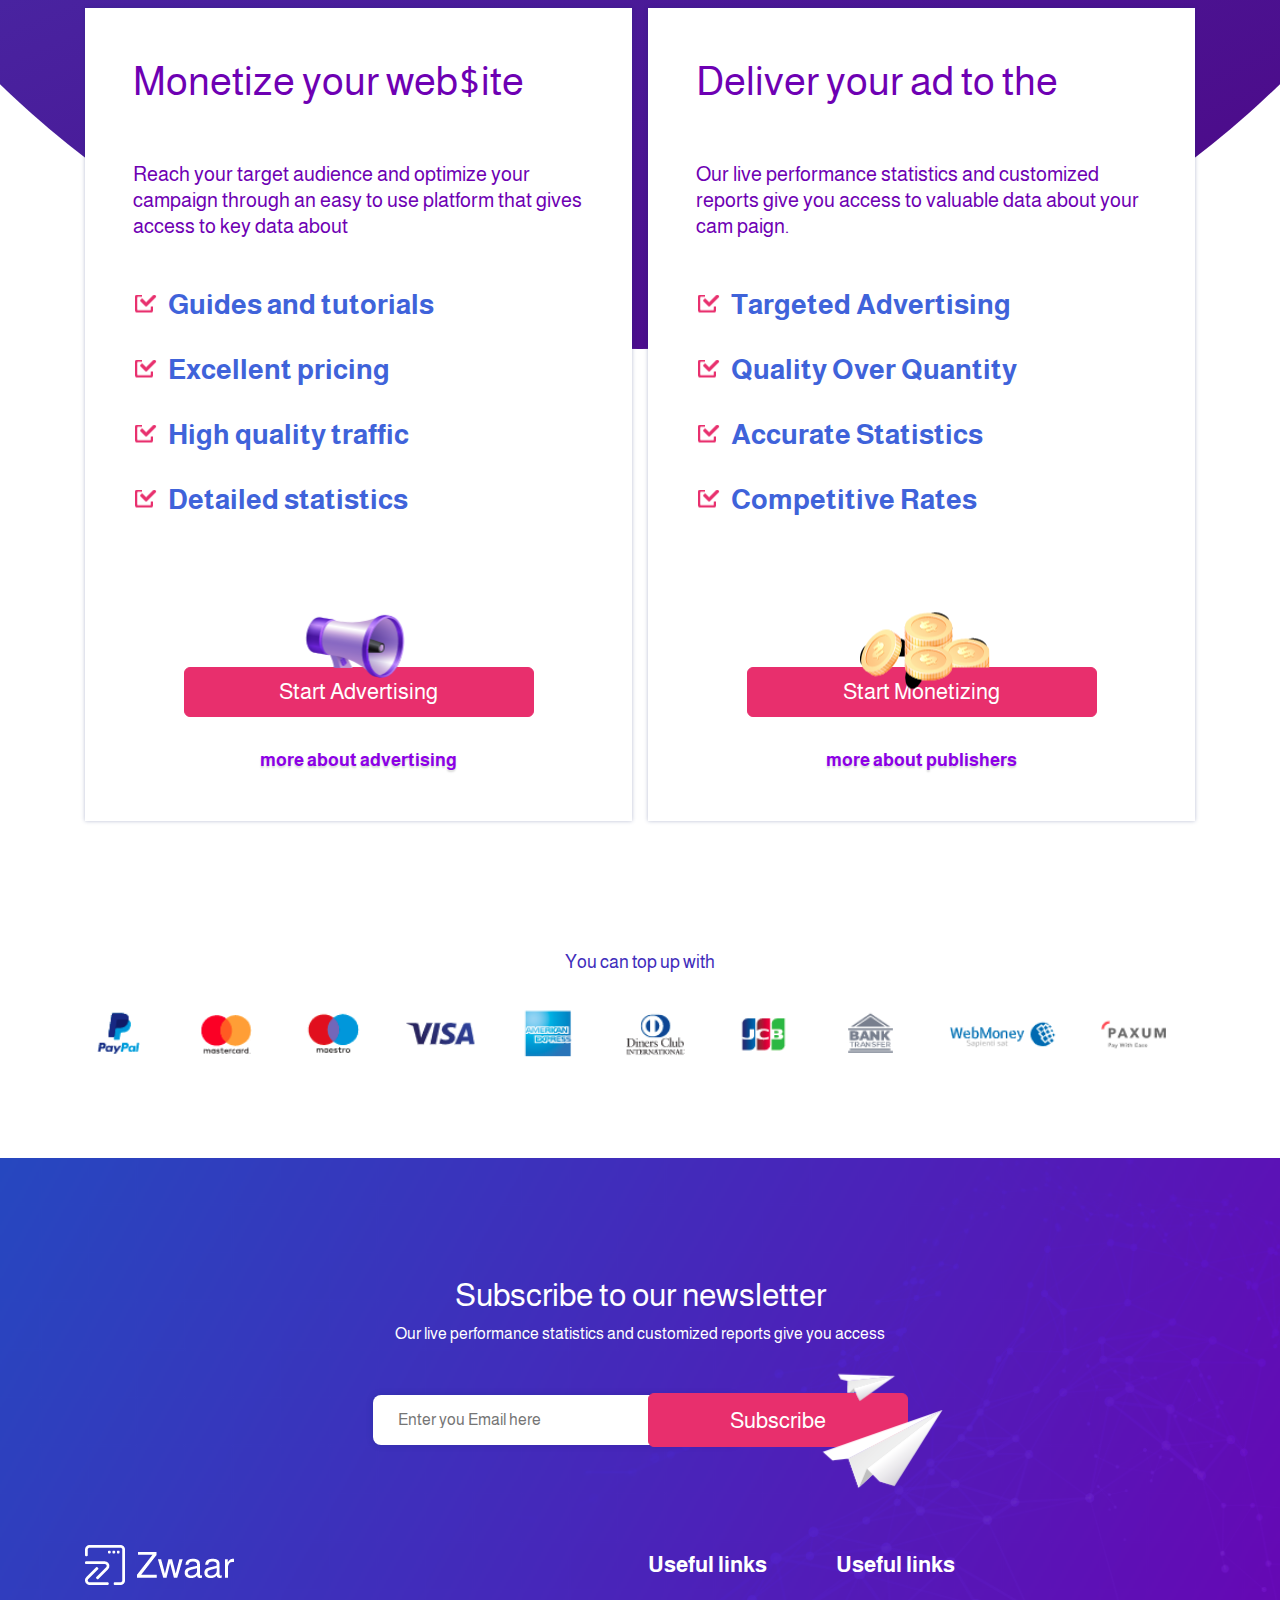
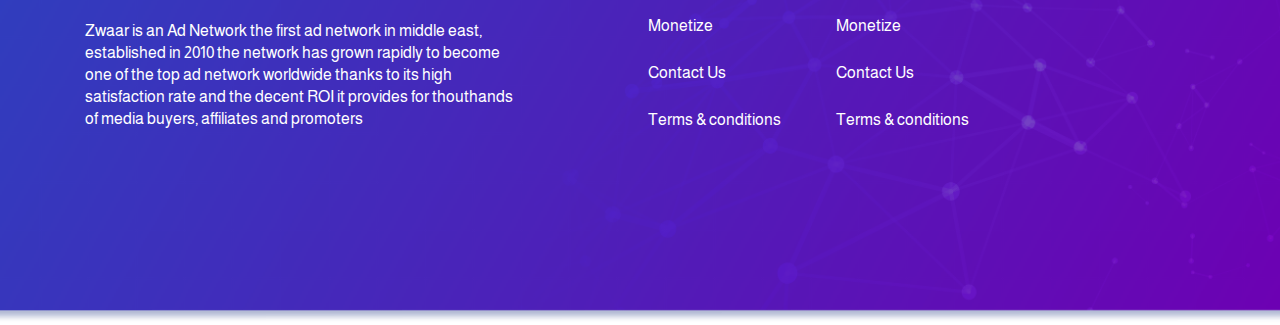
==== commit 716cc0d3: "index page slightly modified other than spacings, advertise self service page complete" ====
--- a/index.html
+++ b/index.html
@@ -14,7 +14,7 @@
 
 <body >
 
-  <header>
+  <header class="full-g half-g">
 
 
     <nav class="navbar navbar-expand-lg ">
@@ -281,7 +281,7 @@
               <li>High quality traffic</li>
               <li>Detailed statistics</li>
             </ul>
-            <div class="">
+            <div class="fl-btn">
               <img src="assets/images/advertise.png" alt="">
               <button class="red-btn text-center" type="button" name="button">Start Advertising</button>
             </div>
@@ -299,7 +299,7 @@
               <li>Accurate Statistics</li>
               <li>Competitive Rates</li>
             </ul>
-            <div class="">
+            <div class="fl-btn">
               <img src="assets/images/monetize.png" alt="">
               <button class="red-btn text-center d-block" type="button" name="button">Start Monetizing</button>
             </div>
@@ -329,9 +329,15 @@
         <p>Our live performance statistics and customized reports give you access </p>
         <form class="d-block mx-auto my-5" action="index.html" method="post">
           <input type="text" name="" value="" placeholder="Enter you Email here">
-          <button class="red-btn" type="submit" name="button">Subscribe</button>
-          <img class="plane-b" src="assets/images/plane-b.png" alt="">
-          <img class="plane-s" src="assets/images/plane-s.png" alt="">
+          <div class="plane-btn">
+            <div class="">
+              <button class="red-btn" type="submit" name="button">Subscribe</button>
+              <img class="plane-b" src="assets/images/plane-b.png" alt="">
+              <img class="plane-s" src="assets/images/plane-s.png" alt="">
+
+            </div>
+          </div>
+
         </form>
       </div>
     </div>
--- a/assets/css/style.css
+++ b/assets/css/style.css
@@ -6,8 +6,9 @@
   margin: 0;
 }
 body{
-  min-width: 360px;
+  min-width: 380px;
   font-family: 'Almarai', sans-serif;
+  overflow-x: hidden;
 }
 a,
 input,
@@ -52,6 +53,95 @@
   background: #E82F6D;
   color: #fff;
 }
+
+.pt-50{
+  padding-top: 50px;
+}
+.pt-100{
+  padding-top: 100px;
+}
+.pt-150{
+  padding-top: 150px;
+}
+.pt-200{
+  padding-top: 200px;
+}
+.pb-100{
+  padding-bottom: 100px;
+}
+.pb-150{
+  padding-bottom: 150px;
+}
+.pb-200{
+  padding-bottom: 200px;
+}
+.h-20-w{
+  font-size: 20px;
+  line-height: 28px;
+  font-weight: 100;
+  color: #fff;
+}
+.h-22-w{
+  font-size: 22px;
+  font-weight: normal;
+  color: #fff;
+}
+.h-40-b-100{
+  font-size: 40px;
+  line-height: 50px;
+  font-weight: 100;
+  color: #3F63DA;
+}
+.red-a{
+  font-size: 18px;
+  line-height: 24px;
+  color: #E82F6D;
+  font-weight: bold;
+
+}
+.red-a:hover,
+.red-a:focus{
+  color: #E82F6D;
+  text-decoration: underline;
+}
+
+
+
+.full-g{
+  position: relative;
+}
+.full-g::after{
+  content: "";
+  /* background-image: linear-gradient(to left top, #2648BF,#6E00B3); */
+  background: transparent linear-gradient(119deg, #6E00B3 0%, #2549C0 100%) 0% 0% no-repeat padding-box;
+  /* background: #6E00B3 0% 0% no-repeat padding-box; */
+  position: absolute;
+  left: 0;
+  top: 0;
+  width: 100%;
+  height: 100%;
+  z-index: -1;
+}
+.half-g.full-g::after{
+  height: 50%;
+}
+
+.full-g-tb{
+  position: relative;
+}
+.full-g-tb::after{
+  content: "";
+  /* background-image: linear-gradient(to left top, #2648BF,#6E00B3); */
+  background: transparent linear-gradient(0, #6E00B3 0%, #2549C0 100%) 0% 0% no-repeat padding-box;
+  /* background: #6E00B3 0% 0% no-repeat padding-box; */
+  position: absolute;
+  left: 0;
+  top: 0;
+  width: 100%;
+  height: 100%;
+  z-index: -1;
+}
+
 header{
   overflow-x: hidden;
   /* background-image: linear-gradient(0deg,  white 0%,  white 50%,  grey 50%); */
@@ -59,17 +149,7 @@
   /* background-size: 100% 50%; */
   position: relative;
 }
-header::after{
-  content: "";
-  background-image: linear-gradient(to left top, #2648BF,#6E00B3);
-  /* background: #6E00B3 0% 0% no-repeat padding-box; */
-  position: absolute;
-  left: 0;
-  top: 0;
-  width: 100%;
-  height: 50%;
-  z-index: -1;
-}
+
 nav{
   color: #fff !important;
       padding-top: 25px !important;
@@ -287,6 +367,7 @@
 .features{
   margin-top: 80px;
   margin-bottom: 80px;
+  /* overflow-x: hidden; */
 }
 .features h1{
   font-size: 48px;
@@ -294,6 +375,7 @@
   color: #50C9B6;
 text-shadow: 0px 3px 3px #15296B4D;
 margin-bottom: 20px;
+font-weight: 700;
 }
 .features p{
   letter-spacing: 0px;
@@ -316,6 +398,7 @@
   /* width: auto; */
   /* height: auto; */
 }
+
 /* .features .sponsors .images img:nth-last-of-type(1){
   margin-right: 0;
 }
@@ -404,6 +487,8 @@
   background: #FFFFFF 0% 0% no-repeat padding-box;
 box-shadow: 0px 0px 4px #15296B4C;
 height: 100%;
+max-width: 547px;
+margin: auto;
 }
 .advertise-item h1{
   font-size: 40px;
@@ -457,23 +542,23 @@
   background-repeat: no-repeat;
 
 }
-.advertise-item > div{
+.fl-btn{
   position: relative;
   margin-top: 150px;
   margin-bottom: 30px;
 }
-.advertise-item div button.red-btn{
+.fl-btn button.red-btn{
 min-width: 350px !important;
 margin: auto;
 display: block;
 }
-.advertise-item div img{
+.fl-btn img{
 position: absolute;
 left: 50%;
 top: 0;
 transform: translate(-50%,-77%);
 }
-.advertise-item.monetize-item div img{
+.advertise-item.monetize-item .fl-btn img{
   transform: translate(-50%,-69%);
 }
 
@@ -559,14 +644,22 @@
   top: 50%;
   transform: translateY(-50%);
 }
-.newsletter-form .red-btn{
+.newsletter-form .plane-btn{
   height: 54px;
       min-width: 184px;
-      line-height: 54px;
+      /* background: black; */
       position: absolute;
       right: 0;
       top: 50%;
       transform: translateY(-50%);
+}
+.newsletter-form .plane-btn div{
+  position: relative;
+}
+.newsletter-form .red-btn{
+height: 54px;
+      line-height: 54px;
+
       margin: 0;
 }
 .newsletter-form .plane-b{
@@ -617,3 +710,288 @@
   margin-top: 25px;
   margin-bottom: 25px;
 }
+
+
+
+
+
+
+
+
+
+
+
+
+
+
+
+
+/* advertise self serving page */
+
+
+.convert .row{
+  /* padding-top: 150px;
+  padding-bottom: 100px; */
+}
+.convert .row div div{
+  max-width: 360px;
+}
+.convert h1{
+  font-size: 60px;
+  font-weight: normal;
+  line-height: 90px;
+  color: #fff;
+}
+.convert h2{
+  font-size: 75px;
+  line-height: 90px;
+  color: #E8306E;
+  font-weight: bold;
+      margin-bottom: 80px;
+}
+.convert .red-btn{
+  width: 100%;
+}
+.convert .img-side{
+  background-image:  url('../images/banner-convert.png');
+  background-position: center;
+  background-size: 80%;
+  background-repeat: no-repeat;
+  min-height: 420px;
+}
+
+.convert .p-22{
+  /* margin-bottom: 15px; */
+}
+
+
+
+.drive-audience-tab{
+  max-width: 435px;
+}
+.nav-tabs{
+border: 0;
+}
+
+.nav-tabs .nav-item{
+border: 0 !important;
+}
+.nav-tabs .nav-item .nav-link{
+  color: #94A8EA;
+  text-transform: capitalize;
+  font-size: 20px;
+  line-height: 27px;
+  font-weight: 900;
+
+  border-bottom: 1px solid #F28CAE;
+  padding: 10px 25px;
+}
+.nav-tabs .nav-item:nth-of-type(1) .nav-link{
+  padding-left: 0;
+}
+.nav-tabs .nav-item:nth-last-of-type(1) .nav-link{
+  padding-right: 0;
+}
+.nav-tabs .nav-item .nav-link.active{
+border: 0;
+padding-bottom: 9px;
+border-bottom: 5px solid #ED5E8E;
+  color: #3F63DA;
+}
+.tab-content{
+
+}
+.tab-content .tab-pane{
+padding: 40px 0;
+}
+.tab-content p{
+color: #2549C0;
+font-size: 20px;
+line-height: 28px;
+font-weight: 300;
+margin-bottom: 40px;
+}
+.tab-content button{
+
+}
+
+
+.drive-audience{
+  overflow: hidden;
+}
+.drive-audience .img-side{
+  /* background-image:  url('../images/banner-drive-audience.png');
+  background-position: center;
+  background-size: 80%;
+  background-repeat: no-repeat; */
+  min-height: 470px;
+}
+.drive-audience .img-side img{
+  height: 100%;
+}
+
+
+
+
+
+.features .img{
+  position: relative;
+
+}
+.features .img img.bg2{
+  display: none;
+}
+.features .img img{
+  width: 100%;
+}
+.features .img .red-btn{
+  position: absolute;
+  top: 50%;
+  left: 50%;
+  transform: translate(-53%, -50%);
+}
+
+
+
+
+.features-list-items{
+
+}
+.features-list-items>div{
+  max-width: 550px;
+  margin: auto;
+  display: block;
+}
+.features-list-items img{
+height: 140px;
+width: auto;
+}
+.features-list-items h1{
+color: #3F63DA;
+font-size: 32px;
+line-height: 40px;
+font-weight: 700;
+margin-bottom: 20px;
+}
+.features-list-items p{
+color: #3F63DA;
+font-size: 20px;
+line-height: 28px;
+font-weight: 100;
+}
+
+
+
+
+
+.features-2{
+  position: relative;
+    padding-top: 250px;
+    margin-top: 150px;
+    padding-bottom: 150px;
+    /* overflow-x: hidden; */
+}
+.features-2 .arrow-down{
+  position: absolute;
+  top: 0;
+  left: 50%;
+  transform: translateX(-50%);
+  height: 108%;
+}
+.features-2 .arrow-down-2{
+  display: none;
+  position: absolute;
+  left: 0;
+  /* transform: translate(50%,10%); */
+  /* top: 50%;
+  transform: translateY(-50%); */
+  top: 0;
+  /* height: 100%; */
+
+  width: 100%;
+  height: 105%;
+  overflow: hidden;
+
+}
+.features-2 .arrow-down-2 img{
+  width: 100%;
+  position: absolute;
+  bottom: 0;
+  right: 0;
+transform: translateX(50%);
+max-width: 500px;
+}
+.featuers-items-2{
+
+  margin-bottom: 80px;
+}
+.featuers-items-2 h1{
+color: #5815B6;
+font-size: 24px;
+line-height: 34px;
+font-weight: 700;
+}
+.featuers-items-2 p{
+color: #5815B6;
+font-size: 18px;
+line-height: 28px;
+font-weight: 100;
+height: 84px;
+    overflow: hidden;
+}
+
+
+.features .fl-btn{
+  position: absolute;
+  bottom: 0;
+  left: 50%;
+  transform: translate(-50%,50%);
+}
+
+
+
+
+.successful-campaign .h-20-w{
+  color: #615F86;
+  margin-bottom: 0;
+}
+
+.successful-campaign .item{
+max-width: 352px;
+margin: auto;
+display: block;
+background: #FFFFFF 0% 0% no-repeat padding-box;
+box-shadow: 0px 0px 4px #15296B4C;
+border-radius: 6px;
+padding: 30px;
+transform: translateY(55px);
+margin-bottom: 30px;
+}
+.successful-campaign .item .img{
+  box-shadow: 0px 0px 8px #071D664D;
+border-radius: 8px;
+height: 168px;
+width: 100%;
+position: relative;
+overflow: hidden;
+}
+.successful-campaign .item .img img{
+  height: 100%;
+position: absolute;
+left: 50%;
+top: 50%;
+transform: translate(-50%, -50%);
+}
+.successful-campaign .item h1{
+  color: #2549C0;
+  text-transform: capitalize;
+  font-size: 24px;
+  line-height: 32px;
+  font-weight: 700;
+}
+.successful-campaign .item p{
+color: #1D3996;
+font-size: 15px;
+line-height: 26px;
+font-weight: 100;
+}
--- a/assets/css/responsive.css
+++ b/assets/css/responsive.css
@@ -16,6 +16,36 @@
   .impressions::after{
     width: 250%;
   }
+  .convert .img-side{
+    margin-top: 100px;
+  }
+  .drive-audience-tab{
+    margin: auto;
+  }
+  .features .img img.bg2{
+    display: block;
+  }
+  .features .img img.bg1{
+    display: none;
+  }
+  .features.pb-100{
+    padding-bottom: 0;
+  }
+  .featuers-items-2{
+    margin-bottom: 30px;
+  }
+  .features-2 .arrow-down-2{
+    display: block;
+  }
+  .features-2 .arrow-down{
+    display: none;
+  }
+  .features-2{
+    padding-bottom: 50px;
+    padding-bottom: 50px;
+padding-top: 0;
+margin-top: 50px;
+  }
 }
 
 
@@ -29,6 +59,28 @@
   .impressions::after{
     width: 300%;
   }
+  .newsletter-form input{
+    width: 100%;
+    position: static;
+    transform: none;
+
+
+  }
+  .newsletter-form .plane-btn{
+    position: static;
+    width: 100%;
+    transform: none;
+    margin-top: 50px;
+  }
+  .newsletter-form .red-btn{
+    width: 100%;
+  }
+  .newsletter-form form{
+    height: auto;
+  }
+  /* .red-btn{
+    min-width: 80%;
+  } */
 }
 
 
@@ -42,4 +94,13 @@
   .carousel-item-m{
     width: 350px;
   }
+.nav-tabs .nav-item .nav-link{
+  padding: 10px 11px;
 }
+.advertise-item{
+  padding: 20px !important;
+}
+.advertise-item .fl-btn button.red-btn{
+  min-width: 100% !important;
+}
+}
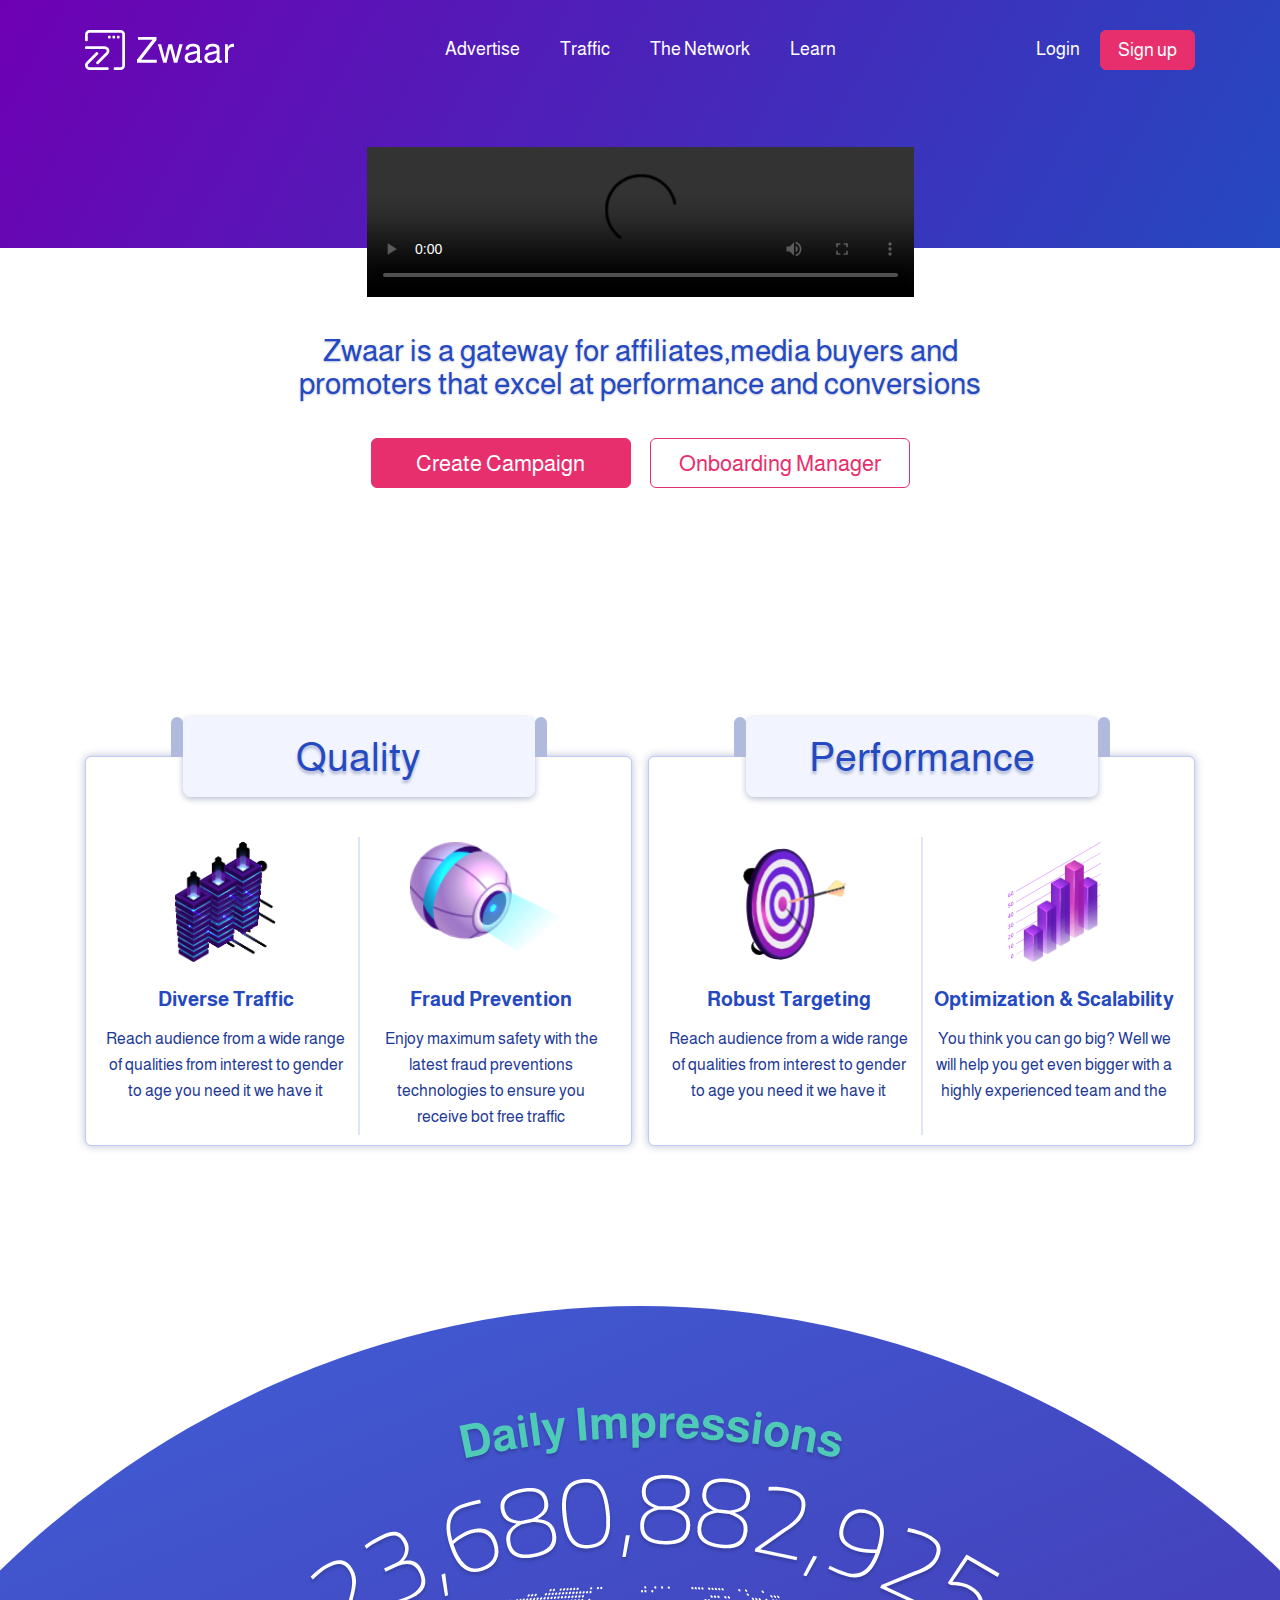
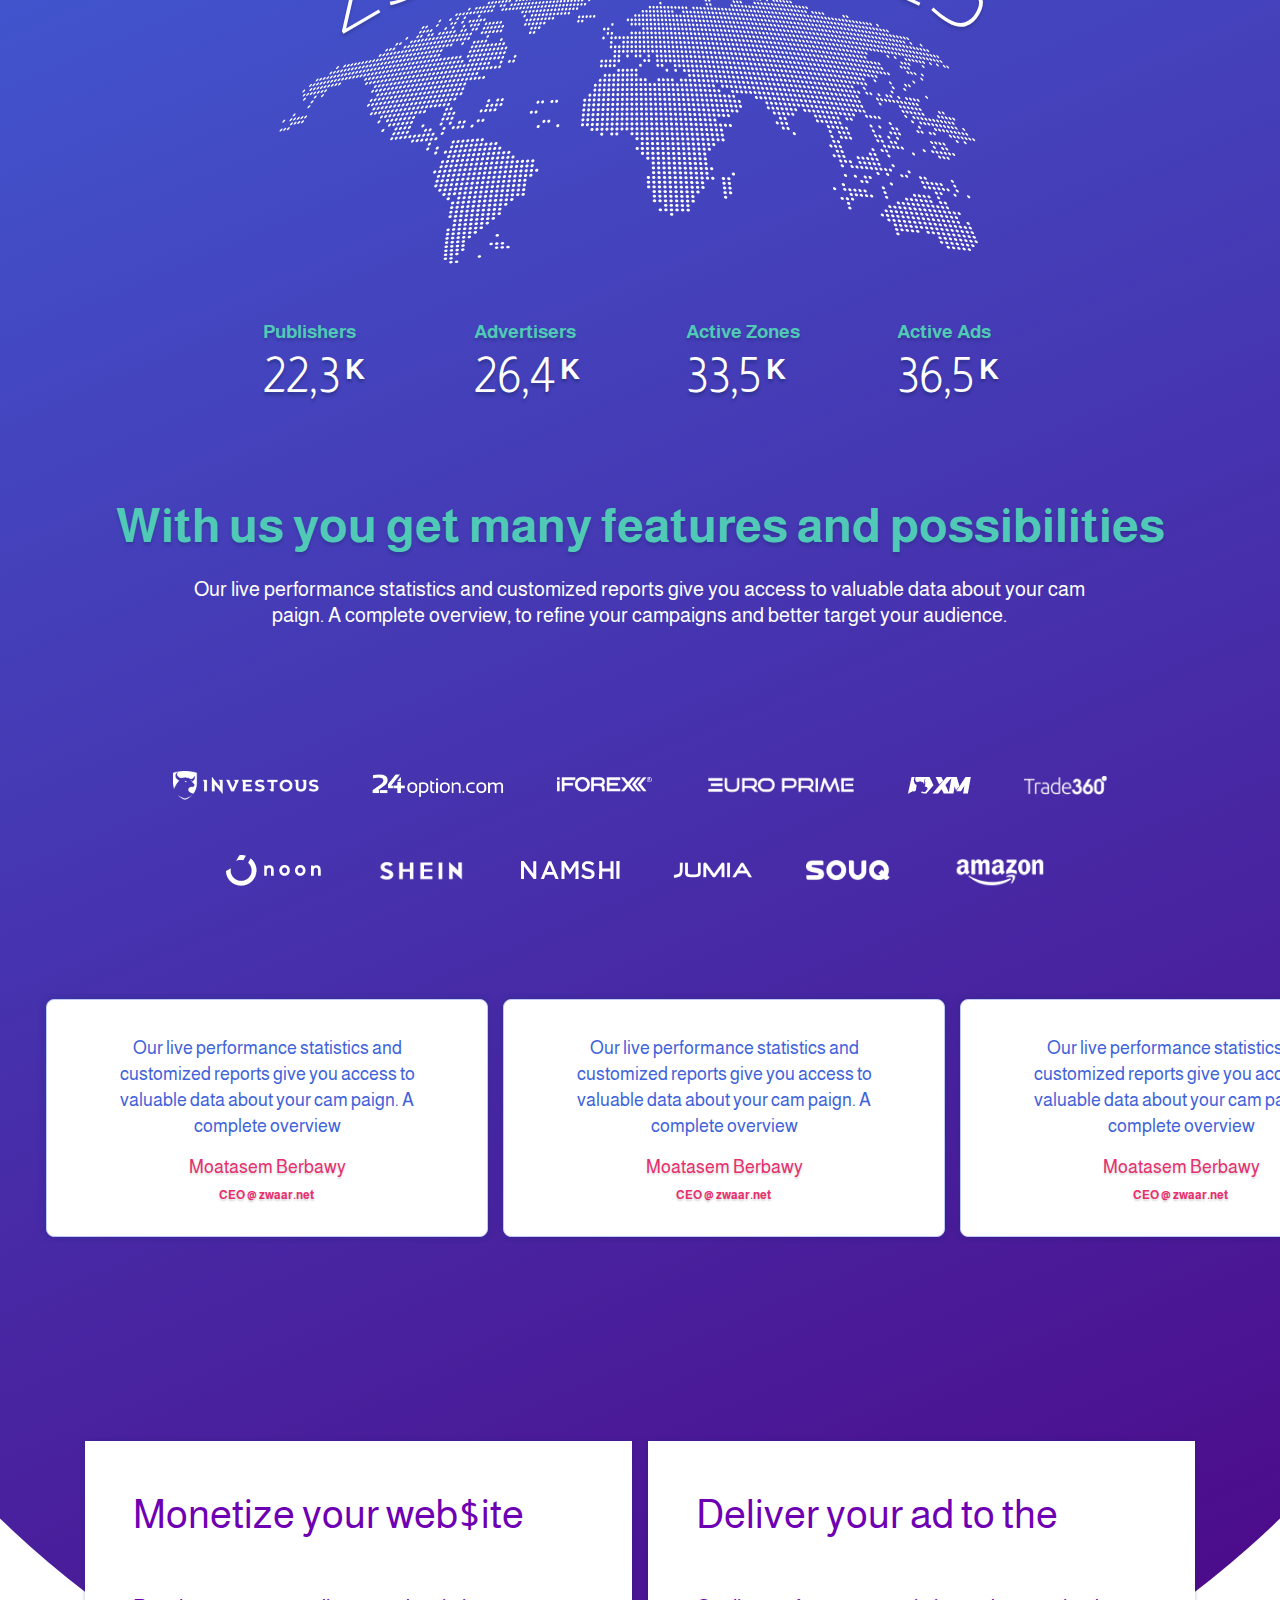
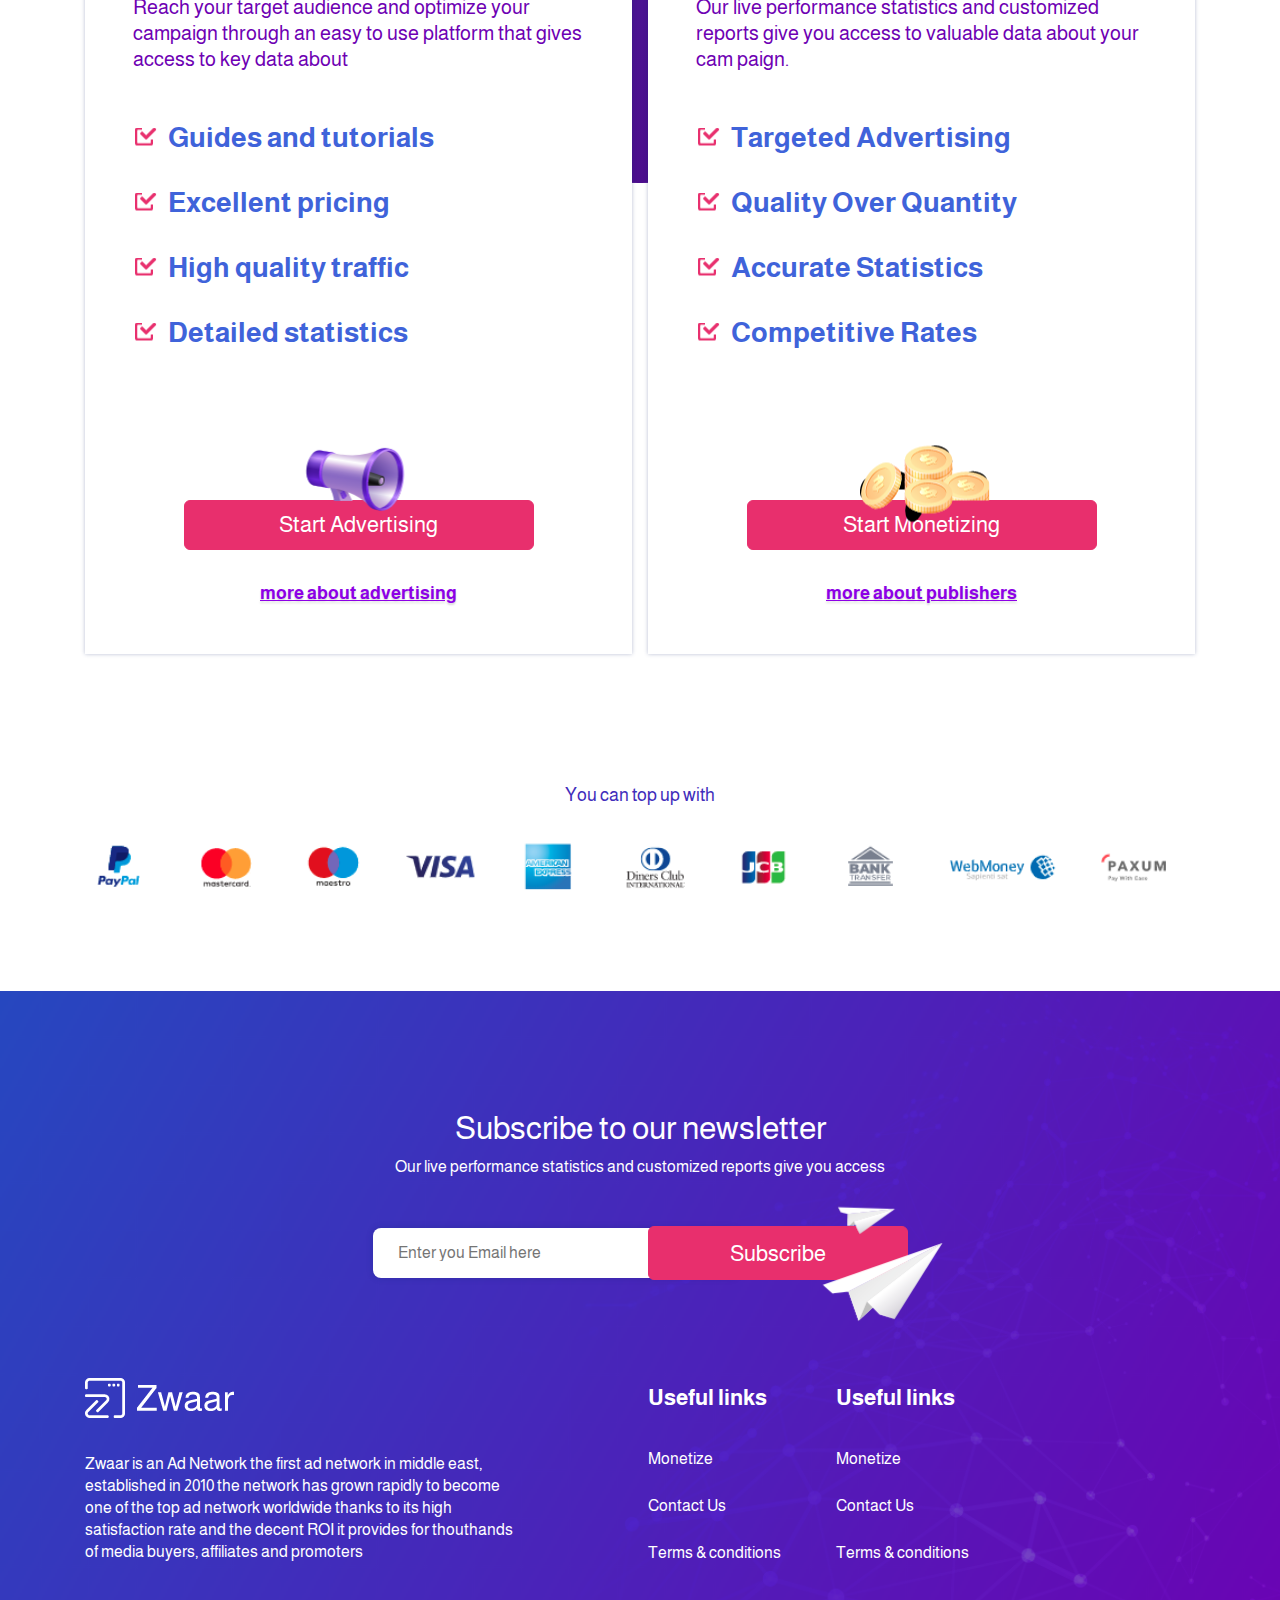
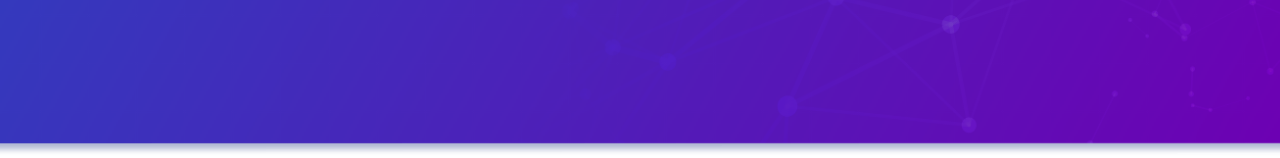
==== commit 4dd3b922: "advertise smart managed page completed, minor improvements in old pages" ====
--- a/index.html
+++ b/index.html
@@ -64,7 +64,12 @@
 
       <div class="row pt-3 video">
         <div class="col-lg-6 mx-auto pt-5 text-center">
-          <iframe width="560" height="315" src="https://www.youtube.com/embed/GFWaIwJmLF0" frameborder="0" allow="accelerometer; autoplay; clipboard-write; encrypted-media; gyroscope; picture-in-picture" allowfullscreen></iframe>
+          <!-- <iframe width="560" height="315" src="https://www.youtube.com/embed/GFWaIwJmLF0" frameborder="0" allow="accelerometer; autoplay; clipboard-write; encrypted-media; gyroscope; picture-in-picture" allowfullscreen></iframe> -->
+          <video  controls>
+            <source src="assets/video.mp4" type="video/mp4">
+            <!-- <source src="movie.ogg" type="video/ogg"> -->
+          <!-- Your browser does not support the video tag. -->
+          </video>
         </div>
       </div>
 
@@ -223,44 +228,61 @@
     </div>
   </main>
 
+
+
+
   <main>
 
     <div class="carousel-list text-center">
-      <div class="list text-left">
-        <div class="carousel-item-m">
-          <p>Our live performance statistics and customized reports give you access to valuable data about your cam paign. A complete overview</p>
-          <h1>Moatasem Berbawy</h1>
-          <h2>CEO @ zwaar.net</h2>
-        </div>
-        <div class="carousel-item-m">
-          <p>Our live performance statistics and customized reports give you access to valuable data about your cam paign. A complete overview</p>
-          <h1>Moatasem Berbawy</h1>
-          <h2>CEO @ zwaar.net</h2>
-        </div>
-        <div class="carousel-item-m">
-          <p>Our live performance statistics and customized reports give you access to valuable data about your cam paign. A complete overview</p>
-          <h1>Moatasem Berbawy</h1>
-          <h2>CEO @ zwaar.net</h2>
-        </div>
-        <div class="carousel-item-m">
-          <p>Our live performance statistics and customized reports give you access to valuable data about your cam paign. A complete overview</p>
-          <h1>Moatasem Berbawy</h1>
-          <h2>CEO @ zwaar.net</h2>
-        </div>
-        <div class="carousel-item-m">
-          <p>Our live performance statistics and customized reports give you access to valuable data about your cam paign. A complete overview</p>
-          <h1>Moatasem Berbawy</h1>
-          <h2>CEO @ zwaar.net</h2>
-        </div>
-        <div class="carousel-item-m">
-          <p>Our live performance statistics and customized reports give you access to valuable data about your cam paign. A complete overview</p>
-          <h1>Moatasem Berbawy</h1>
-          <h2>CEO @ zwaar.net</h2>
-        </div>
-        <div class="carousel-item-m">
-          <p>Our live performance statistics and customized reports give you access to valuable data about your cam paign. A complete overview</p>
-          <h1>Moatasem Berbawy</h1>
-          <h2>CEO @ zwaar.net</h2>
+      <div class="list text-left  scroll-items">
+        <div class="carousel-item-m ">
+          <div class="">
+            <p>Our live performance statistics and customized reports give you access to valuable data about your cam paign. A complete overview</p>
+            <h1>Moatasem Berbawy</h1>
+            <h2>CEO @ zwaar.net</h2>
+          </div>
+        </div>
+        <div class="carousel-item-m ">
+          <div class="">
+            <p>Our live performance statistics and customized reports give you access to valuable data about your cam paign. A complete overview</p>
+            <h1>Moatasem Berbawy</h1>
+            <h2>CEO @ zwaar.net</h2>
+          </div>
+        </div>
+        <div class="carousel-item-m ">
+          <div class="">
+            <p>Our live performance statistics and customized reports give you access to valuable data about your cam paign. A complete overview</p>
+            <h1>Moatasem Berbawy</h1>
+            <h2>CEO @ zwaar.net</h2>
+          </div>
+        </div>
+        <div class="carousel-item-m ">
+          <div class="">
+            <p>Our live performance statistics and customized reports give you access to valuable data about your cam paign. A complete overview</p>
+            <h1>Moatasem Berbawy</h1>
+            <h2>CEO @ zwaar.net</h2>
+          </div>
+        </div>
+        <div class="carousel-item-m ">
+          <div class="">
+            <p>Our live performance statistics and customized reports give you access to valuable data about your cam paign. A complete overview</p>
+            <h1>Moatasem Berbawy</h1>
+            <h2>CEO @ zwaar.net</h2>
+          </div>
+        </div>
+        <div class="carousel-item-m ">
+          <div class="">
+            <p>Our live performance statistics and customized reports give you access to valuable data about your cam paign. A complete overview</p>
+            <h1>Moatasem Berbawy</h1>
+            <h2>CEO @ zwaar.net</h2>
+          </div>
+        </div>
+        <div class="carousel-item-m ">
+          <div class="">
+            <p>Our live performance statistics and customized reports give you access to valuable data about your cam paign. A complete overview</p>
+            <h1>Moatasem Berbawy</h1>
+            <h2>CEO @ zwaar.net</h2>
+          </div>
         </div>
       </div>
 
--- a/assets/css/style.css
+++ b/assets/css/style.css
@@ -1,4 +1,5 @@
 @import url('https://fonts.googleapis.com/css2?family=Almarai:wght@300;400;700;800&display=swap');
+@import url('https://fonts.googleapis.com/css2?family=Cairo:wght@200;300;400;600;700;900&display=swap');
 
 *{
   box-sizing: border-box;
@@ -16,6 +17,27 @@
   text-decoration: none;
   border: 0;
   outline: none !important;
+}
+::-webkit-scrollbar {
+  width: 10px;
+}
+
+/* Track */
+::-webkit-scrollbar-track {
+  background: transparent !important;
+}
+
+/* Handle */
+::-webkit-scrollbar-thumb {
+  background: #888 !important;
+  cursor: pointer;
+  border-radius: 5px;
+}
+
+/* Handle on hover */
+::-webkit-scrollbar-thumb:hover {
+  background: #555;
+  cursor: pointer;
 }
 .row{
   margin-right: -8px;
@@ -43,16 +65,7 @@
   margin: 8px;
   display: inline-block;
 }
-.red-btn.fill,
-.red-btn:hover,
-.red-btn:focus{
-  background: #fff;
-  color: #E82F6D ;
-}
-.red-btn.fill:hover{
-  background: #E82F6D;
-  color: #fff;
-}
+
 
 .pt-50{
   padding-top: 50px;
@@ -74,6 +87,28 @@
 }
 .pb-200{
   padding-bottom: 200px;
+}
+
+.mt-200{
+  margin-top: 200px;
+}
+.mt-150{
+  margin-top: 150px;
+}
+.mb-150{
+  margin-bottom: 150px;
+}
+.h-20-bl-700{
+  font-size: 20px;
+  color: #6E00B3;
+  font-weight: 700;
+  line-height: 27px;
+}
+.h-16-bl-100{
+  font-size: 16px;
+  color: #2549C0;
+  font-weight: 100;
+  line-height: 24px;
 }
 .h-20-w{
   font-size: 20px;
@@ -98,11 +133,6 @@
   color: #E82F6D;
   font-weight: bold;
 
-}
-.red-a:hover,
-.red-a:focus{
-  color: #E82F6D;
-  text-decoration: underline;
 }
 
 
@@ -179,18 +209,22 @@
   /* padding: 5px 10px; */
   min-width: 0;
 }
-nav .red-btn:hover .nav-link{
-  color: #E82F6D ;
-}
+
 .video iframe{
   width: 100%;
+}
+.video video{
+  width: 100%;
+  /* width: fit-content; */
 }
 .campaigns h1{
   margin-top: 30px;
   margin-bottom: 30px;
+  line-height: 33px;
   font-size: 30px;
-  font-weight: normal;
+  font-weight: 500;
   color: #2549C0;
+text-shadow: 0px 1px 2px #15296B4D;
 }
 
 
@@ -233,7 +267,9 @@
   font-weight: 400;
   letter-spacing: 0px;
 color: #1D3996;
+line-height: 26px;
 margin: 0;
+
 }
 
 
@@ -241,6 +277,7 @@
 
 .quality-performance .item .title{
   font-size: 40px;
+  font-weight: 500;
   color: #2549C0;
   height: 80px;
   line-height: 80px;
@@ -352,6 +389,7 @@
 font-weight: lighter;
 color: #fff;
 text-shadow: 0px 3px 3px #15296B80;
+/* font-family: 'Cairo', sans-serif; */
 }
 .impressions .item p span{
 font-size: 28px;
@@ -406,27 +444,43 @@
   margin-left: 0;
 } */
 
-
-
+.scroll-items{
+  overflow-x: scroll;
+overflow-y: hidden;
+
+cursor: pointer;
+white-space: nowrap;
+}
+.scroll-items::-webkit-scrollbar {
+  display: none;
+}
 .carousel-item{
   width: 500px;
 }
 .carousel-item-m{
   text-align: center;
-  width: 442px;
+
   display: inline-block;
   /* flex: 442px; */
-  padding: 35px 70px 25px 70px;
+
+padding: 6px;
+
+margin: 0;
+    white-space: initial;
+}
+.carousel-item-m>div{
   background: #FFFFFF ;
   box-shadow: 0px 0px 8px #15296B4C;
-border: 1px solid #BFCBF3;
-border-radius: 6px;
-margin: 6px;
+  padding: 35px 70px 25px 70px;
+  border: 1px solid #BFCBF3;
+  border-radius: 8px;
+    width: 442px;
 }
 .carousel-item-m p{
   font-size: 18px;
-  font-weight: regular;
+  font-weight: 500;
   color: #3F63DA;
+  line-height: 26px;
 }
 .carousel-item-m h1{
   color: #E82F6D;
@@ -434,6 +488,7 @@
   line-height: 24px;
   text-shadow: 0px 2px 2px #00000029;
 font-size: 18px;
+font-weight: 500;
 }
 .carousel-item-m h2{
   letter-spacing: 0px;
@@ -441,6 +496,7 @@
   text-shadow: 0px 2px 2px #00000029;
   font-size: 12px;
   line-height: 16px;
+  font-weight: 700;
 }
 
 .carousel-list{
@@ -449,8 +505,17 @@
   overflow-x: auto;
 
 }
+.scroll-items{
+  overflow-x: scroll;
+overflow-y: hidden;
+    padding: 0 40px;
+cursor: pointer;
+white-space: nowrap;
+}
 .carousel-list .list{
-  width: 200vw;
+/* white-space: nowrap; */
+  /* width: 200vw; */
+
   /* display: flex; */
   /* flex-wrap: wrap; */
   /* animation: ticker 30s linear infinite; */
@@ -461,9 +526,7 @@
     -o-animation-play-state: paused;
     animation-play-state: paused;
 } */
-.carousel-list::-webkit-scrollbar {
-  display: none;
-}
+
 
 
 
@@ -510,11 +573,12 @@
   font-weight: bold;
   color: #8D00E6;
   text-shadow: 0px 2px 2px #00000029;
-
-}
-.advertise-item a:hover{
   text-decoration: underline;
-}
+/* width: fit-content;
+border-bottom: 1px solid  #8D00E6;
+padding-bottom: -3px; */
+}
+
 .advertise-item ul{
 list-style: none;
 padding-left: 35px;
@@ -995,3 +1059,148 @@
 line-height: 26px;
 font-weight: 100;
 }
+
+
+
+
+
+
+
+
+
+
+
+
+
+
+
+
+/* advertise smart managed */
+/* .polygon-background-main{
+clip-path: polygon(0 0%, 100% 0, 100% 85%, 50% 100%, 0% 85%, 0% 25%);
+overflow: hidden;
+           position: relative;
+} */
+/* .polygon-background-main .bottom-curve{
+  width: 30vw;
+  height: 30vw;
+  position: absolute;
+  bottom: 25px;
+left: 50%;
+transform: translate(-50%,0);
+background: red;
+border-radius:0 50% 50%/0 0 30% 30%;
+overflow: hidden;
+}
+.polygon-background-main .bottom-curve>div{
+
+  background: blue;
+  width: 100%;
+  height: 100%;
+
+} */
+/* .polygon-b::after{
+  content: "";
+  background: red;
+} */
+header.advertise-smart-managed{
+  background-image: url('../images/background-addvertise-smart-managed.png');
+  background-position: bottom;
+  background-size:100% 100%;
+  background-repeat: no-repeat;
+}
+.convert .img-side{
+  background-image: url('../images/banner-goals.png');
+  background-position: right;
+}
+/* .convert{
+  background-image: url('../images/banner-goals.png');
+  background-position: right;
+  background-repeat: no-repeat;
+  background-size: c
+
+} */
+
+.convert .red-btn i{
+  margin-right: 10px;
+}
+.convert.goals .row div div{
+  max-width: none;
+}
+.convert.goals .red-btn{
+  /* width: auto; */
+  max-width: 352px;
+}
+
+
+.dedicated-m{
+padding-bottom: 75px;
+
+}
+.dedicated-m h2,
+.dedicated-m h1{
+color: #FFFFFF;
+font-size: 56px;
+line-height: 74px;
+font-weight: 300;
+}
+.dedicated-m h2{
+  font-weight: 700;
+  position: relative;
+  margin-bottom: 20px;
+
+}
+.dedicated-m h2 span{
+  position: absolute;
+  width: 90px;
+  height: 50px;
+  background: #50C9B6;
+  text-align: center;
+  font-size: 32px;
+  line-height: 50px;
+  font-family: 'Cairo', sans-serif;
+  border-radius: 16px;
+  transform: translateX(6px);
+}
+
+.features-3 .row:nth-of-type(odd) .features-3-item {
+  padding-right: 80px;
+}
+.features-3 .row:nth-of-type(even) .features-3-item {
+  padding-left: 80px;
+}
+.h-44-b-sp{
+  color: #2549C0;
+  font-size: 44px;
+  line-height: 58px;
+  font-weight: 100;
+}
+.h-44-b-sp span{
+  font-weight: 900;
+}
+
+.features-3 .img-side{
+  min-height: 350px;
+}
+
+
+
+.advertise.help{
+  /* background-image: url('../images/background-help.png');
+  background-position: right;
+  background-size: 50%;
+  background-repeat: no-repeat; */
+  overflow: hidden;
+  margin-top: 0;
+
+}
+.advertise.help .red-btn{
+  width: 352px;
+}
+.advertise.help .img-side{
+  position: relative;
+}
+.advertise.help .img-side img{
+  position: absolute;
+  bottom: 0;
+}
--- a/assets/css/responsive.css
+++ b/assets/css/responsive.css
@@ -7,6 +7,9 @@
 @media (max-width:1200px) {
   nav .nav-item {
     padding: 5px 5px;
+  }
+  header.advertise-smart-managed{
+    background-image: url('../images/background-addvertise-smart-managed-mob.png');
   }
 }
 @media (max-width:991px) {
@@ -46,6 +49,28 @@
 padding-top: 0;
 margin-top: 50px;
   }
+  ul.links{
+    margin-top: 80px;
+  }
+  .features-3 .row .features-3-item{
+    padding: 0 !important;
+  }
+  .features-3 .img-side img{
+    width: 100%;
+    /* margin-bottom: 150px; */
+    margin-top: 80px;
+  }
+  .advertise.help .img-side img{
+    position: relative;
+    margin-top: -500px;
+    z-index: -1;
+  }
+  .advertise.help{
+    padding-bottom: 0;
+  }
+  .features-3{
+    margin-top: 75px !important;
+  }
 }
 
 
@@ -72,6 +97,7 @@
     transform: none;
     margin-top: 50px;
   }
+  .advertise.help .red-btn,
   .newsletter-form .red-btn{
     width: 100%;
   }
@@ -103,4 +129,49 @@
 .advertise-item .fl-btn button.red-btn{
   min-width: 100% !important;
 }
+.advertise.help .img-side img{
+  transform-origin: left center;
+  transform: scale(0.7);
+  position: relative;
+  margin-top: -550px;
+  z-index: -1;
 }
+.dedicated-m h2 span{
+  position: static;
+  transform: none;
+  display: block;
+  margin: auto;
+}
+.advertise.help{
+  margin-bottom: -200px;
+}
+}
+
+
+
+
+@media (min-width:992px) {
+  .advertise-item a:hover{
+    text-decoration: underline;
+  }
+  .red-btn.fill,
+  .red-btn:hover,
+  .red-btn:focus{
+    background: #fff;
+    color: #E82F6D ;
+  }
+  .red-btn.fill:hover{
+    background: #E82F6D;
+    color: #fff;
+  }
+  .red-a:hover,
+  .red-a:focus{
+    color: #E82F6D;
+    text-decoration: underline;
+  }
+  nav .red-btn:hover .nav-link{
+    color: #E82F6D ;
+  }
+
+
+}
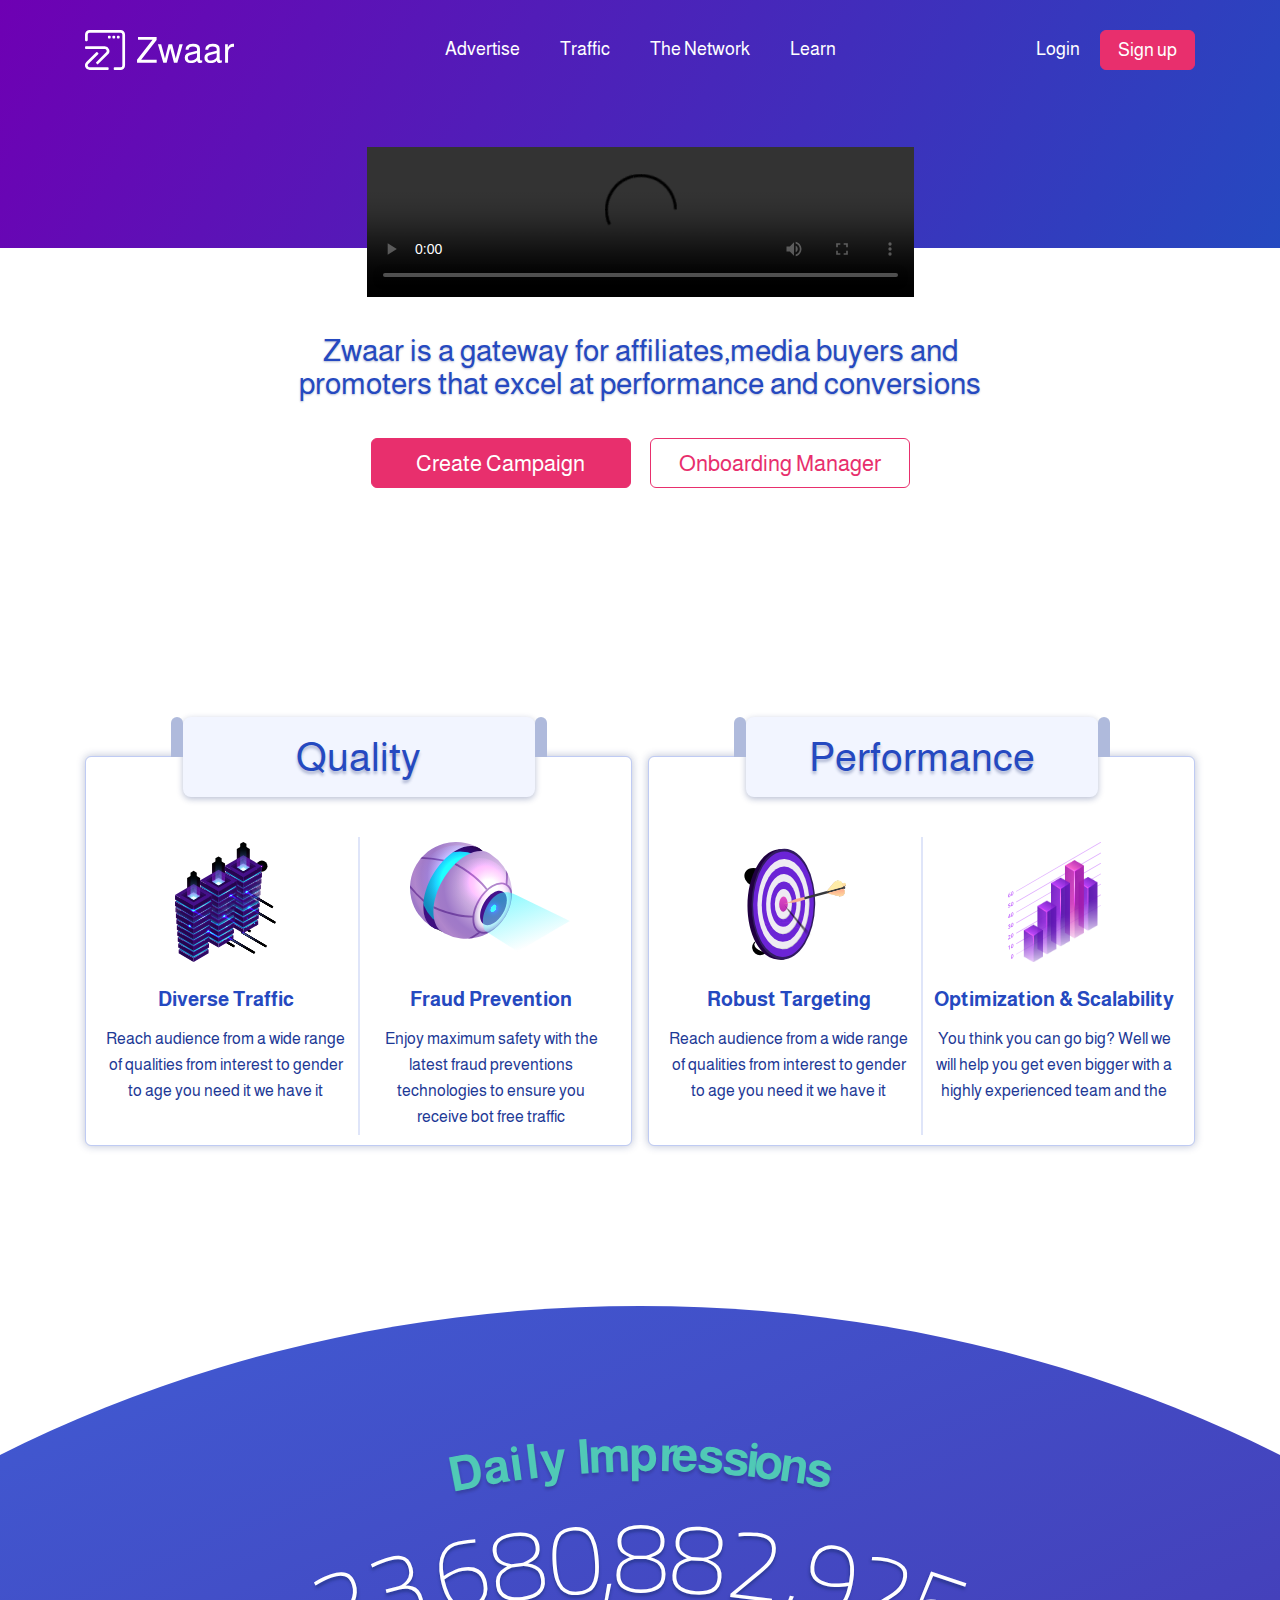
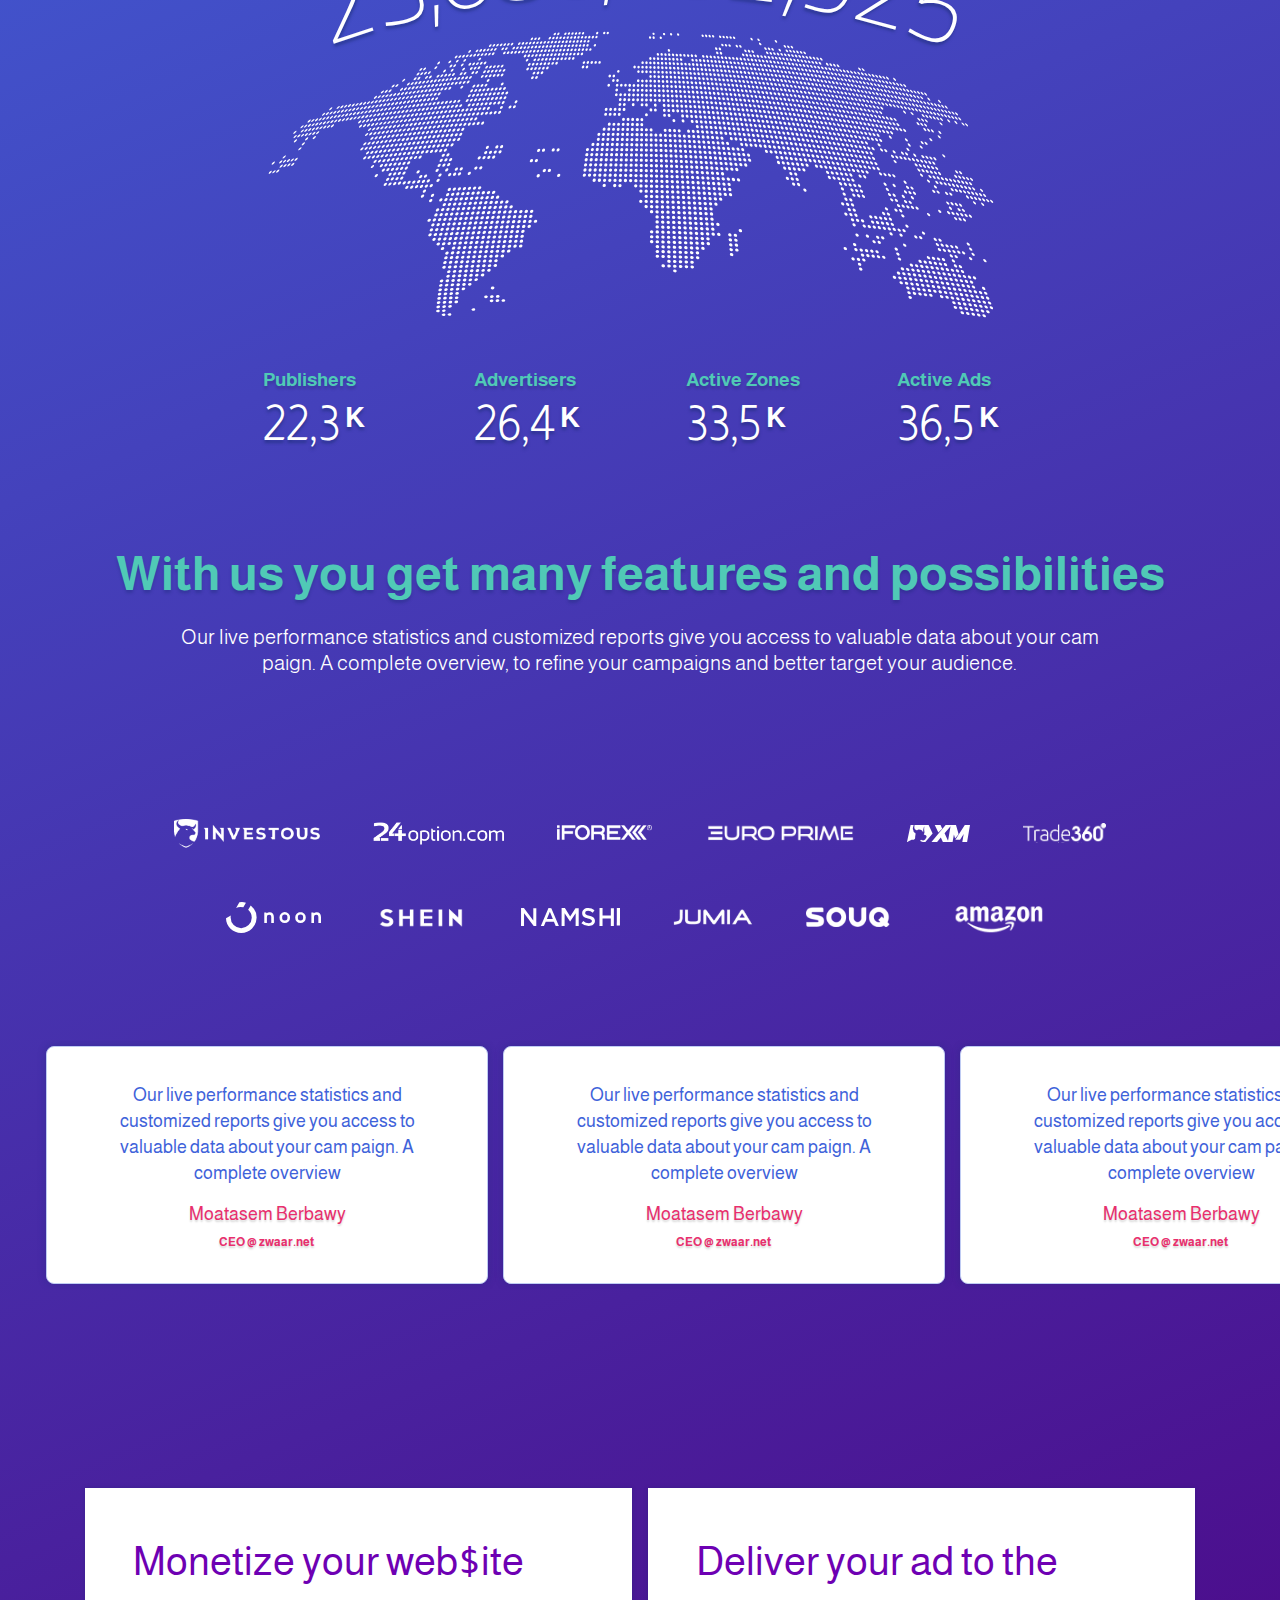
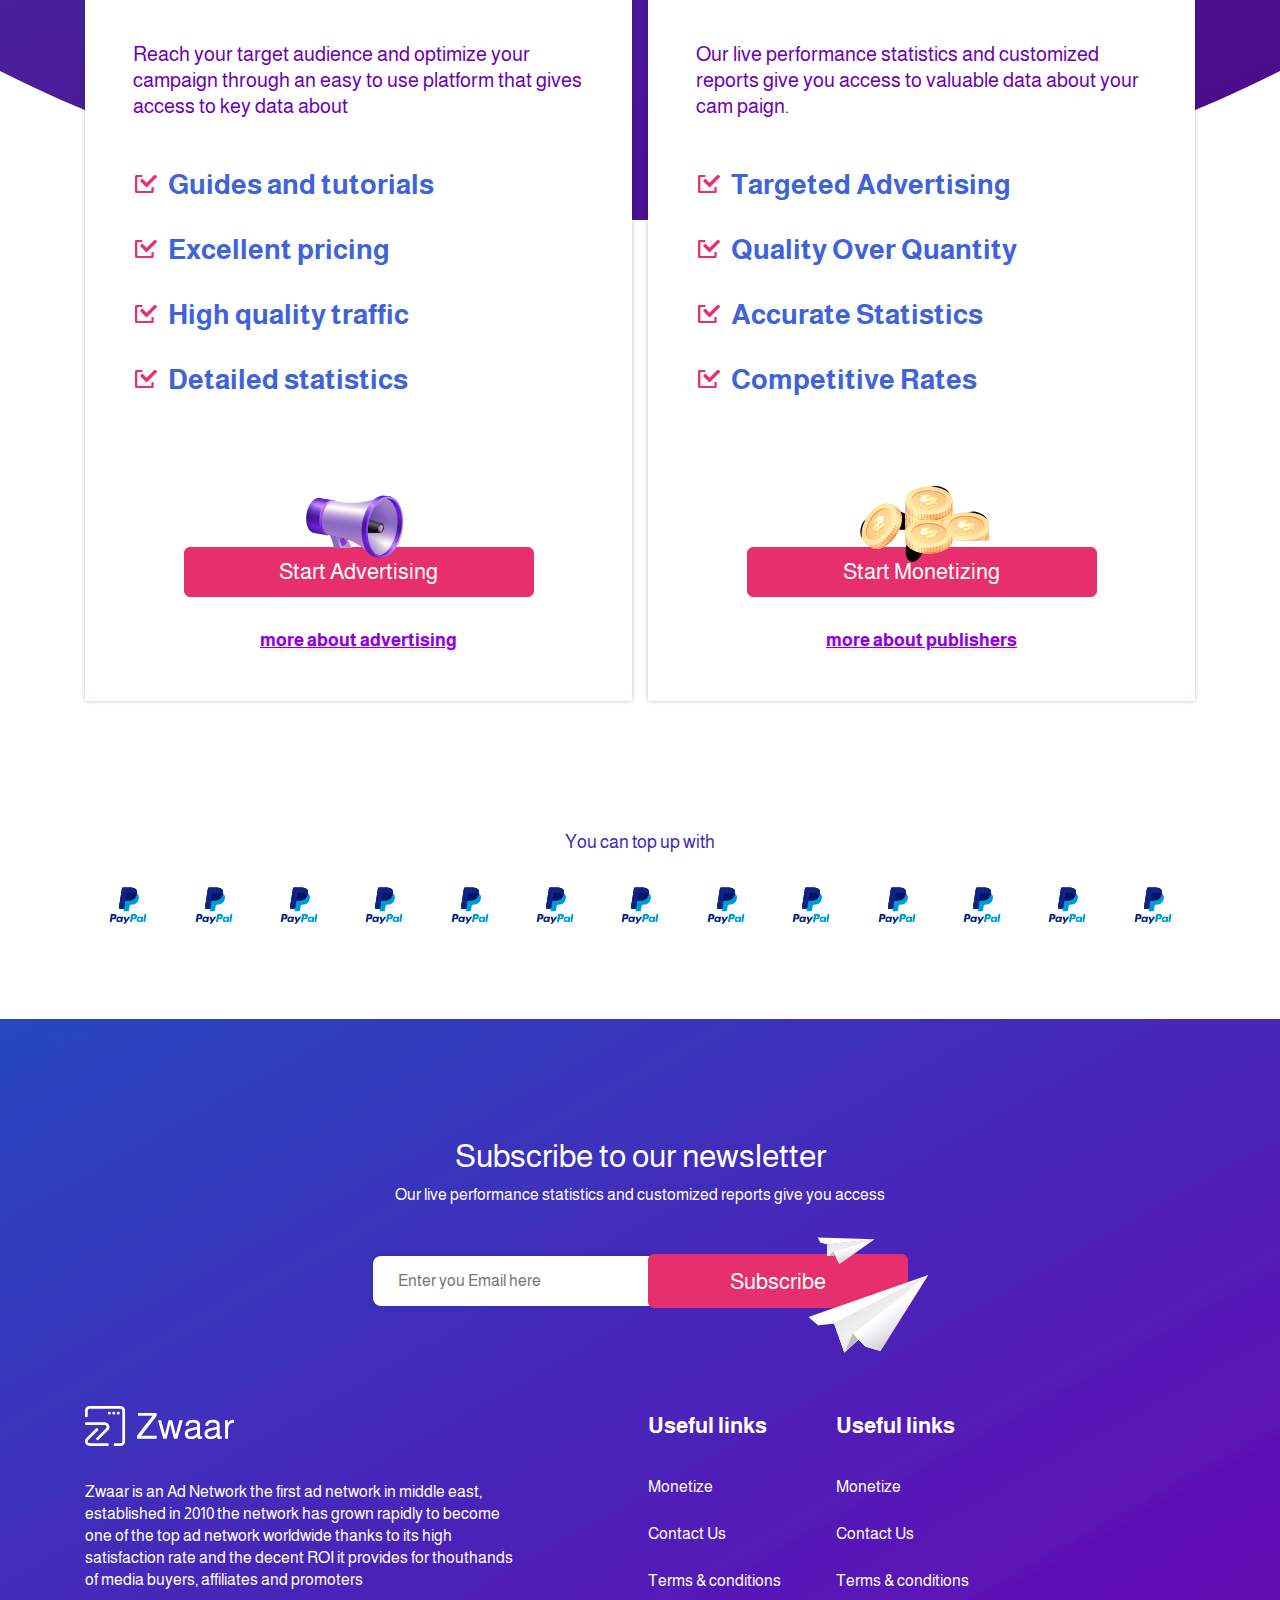
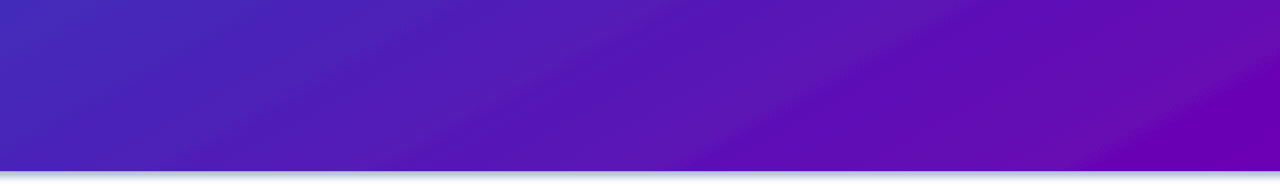
==== commit d2289de8: "fixed some issues as suggested by the designer" ====
--- a/index.html
+++ b/index.html
@@ -12,7 +12,7 @@
   <title>Zwaar</title>
 </head>
 
-<body >
+<body>
 
   <header class="full-g half-g">
 
@@ -24,7 +24,7 @@
 
 
         <div class="w-50  order-1 order-md-0">
-          <a class="navbar-brand mx-auto" href="index.html"><img src="assets/images/logos/logo.png" alt=""></a>
+          <a class="navbar-brand mx-auto" href="index.html"><img src="assets/images/logos/logo.svg" alt=""></a>
         </div>
         <button class="order-1  navbar-toggler" type="button" data-toggle="collapse" data-target=".dual-collapse2">
           <i class="fas fa-bars"></i>
@@ -33,13 +33,13 @@
         <div class="navbar-collapse collapse mx-auto order-1 dual-collapse2 w-100">
           <ul class="navbar-nav mx-auto">
             <li class="nav-item active">
-              <a class="nav-link" href="#">Advertise</a>
+              <a class="nav-link" href="advertise-self-serving.html">Advertise</a>
             </li>
             <li class="nav-item">
-              <a class="nav-link" href="">Traffic</a>
+              <a class="nav-link" href="advertise-smart-managed.html">Traffic</a>
             </li>
             <li class="nav-item">
-              <a class="nav-link" href="#">The Network</a>
+              <a class="nav-link" href="monetize.html">The Network</a>
             </li>
             <li class="nav-item">
               <a class="nav-link" href="#">Learn</a>
@@ -99,7 +99,7 @@
           <div class="row" style="">
             <div class="col-md-6">
               <div class="sub-item px-1">
-                <img src="assets/images/diverse-traffic.png" alt="diverse-traffic">
+                <img src="assets/images/diverse-traffic.svg" alt="diverse-traffic">
                 <h1>Diverse Traffic</h1>
                 <p>Reach audience from a wide range of qualities from interest to gender to age you need it we have it </p>
 
@@ -108,7 +108,7 @@
             </div>
             <div class="col-md-6">
               <div class="sub-item px-1">
-                <img src="assets/images/fraud-prevention.png" alt="fraud prevention">
+                <img src="assets/images/fraud-prevention.svg" alt="fraud prevention">
                 <h1>Fraud Prevention</h1>
                 <p>Enjoy maximum safety with the latest fraud preventions technologies to ensure you receive bot free traffic</p>
 
@@ -128,7 +128,7 @@
           <div class="row" style="">
             <div class="col-md-6">
               <div class="sub-item px-1">
-                <img src="assets/images/robust-targeting.png" alt="diverse-traffic">
+                <img src="assets/images/robust-targeting.svg" alt="diverse-traffic">
                 <h1>Robust Targeting</h1>
                 <p>Reach audience from a wide range of qualities from interest to gender to age you need it we have it  </p>
 
@@ -137,7 +137,7 @@
             </div>
             <div class="col-md-6">
               <div class="sub-item px-1">
-                <img src="assets/images/optimization-scalability.png" alt="diverse-traffic">
+                <img src="assets/images/optimization-scalability.svg" alt="diverse-traffic">
                 <h1>Optimization & Scalability </h1>
                 <p>You think you can go big? Well we will help you get even bigger with a highly experienced team and the </p>
 
@@ -155,7 +155,48 @@
 
 <section class="impressions">
   <main>
-    <img class="world-map" src="assets/images/world-map-text.png" alt="">
+    <h6 class="curved">
+      <p>
+        <span>D</span>
+        <span>a</span>
+        <span>i</span>
+        <span>l</span>
+        <span>y</span>
+        <span> 	&nbsp;</span>
+        <span>I</span>
+        <span>m</span>
+        <span>p</span>
+        <span>r</span>
+        <span>e</span>
+        <span>s</span>
+        <span>s</span>
+        <span>i</span>
+        <span>o</span>
+        <span>n</span>
+        <span>s</span>
+      </p>
+
+    </h6>
+    <h5 class="curved">
+      <p>
+        <span>2</span>
+        <span>3</span>
+        <span>,</span>
+        <span>6</span>
+        <span>8</span>
+        <span>0</span>
+        <span>,</span>
+        <span>8</span>
+        <span>8</span>
+        <span>2</span>
+        <span>,</span>
+        <span>9</span>
+        <span>2</span>
+        <span>5</span>
+      </p>
+
+    </h5>
+    <img class="world-map" src="assets/images/world-map.svg" alt="">
     <div class="container text-center">
       <div class="row">
         <div class="col-lg-9 mx-auto">
@@ -207,20 +248,20 @@
         </div>
         <div class="col-md-11 sponsors text-center mx-auto">
           <!-- <div class="images"> -->
-            <img src="assets/images/logos/investous.png" alt="Investous">
-            <img src="assets/images/logos/24option.png" alt="24option">
-            <img src="assets/images/logos/iforex.png" alt="iforex">
-            <img src="assets/images/logos/euro-prime.png" alt="euro-prime">
-            <img src="assets/images/logos/nxm.png" alt="nxm">
-            <img src="assets/images/logos/trade360.png" alt="trade360">
+            <img src="assets/images/logos/investous.svg" alt="Investous">
+            <img src="assets/images/logos/24option.svg" alt="24option">
+            <img src="assets/images/logos/iforex.svg" alt="iforex">
+            <img src="assets/images/logos/euro-prime.svg" alt="euro-prime">
+            <img src="assets/images/logos/nxm.svg" alt="nxm">
+            <img src="assets/images/logos/trade360.svg" alt="trade360">
           <!-- </div>
 <div class="images"> -->
-  <img src="assets/images/logos/noon.png" alt="noon">
-  <img src="assets/images/logos/shein.png" alt="shein">
-  <img src="assets/images/logos/namshi.png" alt="namshi">
-  <img src="assets/images/logos/jumia.png" alt="jumia">
-  <img src="assets/images/logos/souq.png" alt="souq">
-  <img src="assets/images/logos/amazon.png" alt="amazon">
+  <img src="assets/images/logos/noon.svg" alt="noon">
+  <img src="assets/images/logos/shein.svg" alt="shein">
+  <img src="assets/images/logos/namshi.svg" alt="namshi">
+  <img src="assets/images/logos/jumia.svg" alt="jumia">
+  <img src="assets/images/logos/souq.svg" alt="souq">
+  <img src="assets/images/logos/amazon.svg" alt="amazon">
 <!-- </div> -->
 
         </div>
@@ -304,7 +345,7 @@
               <li>Detailed statistics</li>
             </ul>
             <div class="fl-btn">
-              <img src="assets/images/advertise.png" alt="">
+              <img src="assets/images/advertise.svg" alt="">
               <button class="red-btn text-center" type="button" name="button">Start Advertising</button>
             </div>
 
@@ -322,7 +363,7 @@
               <li>Competitive Rates</li>
             </ul>
             <div class="fl-btn">
-              <img src="assets/images/monetize.png" alt="">
+              <img src="assets/images/monetize.svg" alt="">
               <button class="red-btn text-center d-block" type="button" name="button">Start Monetizing</button>
             </div>
 
@@ -337,7 +378,22 @@
 <main class="payments text-center">
   <div class="container">
     <h1>You can top up with</h1>
-    <img src="assets/images/payments.png" alt="">
+    <div class="d-flex justify-content-around flex-wrap">
+      <img src="assets/images/logos/payment/paypal.png" alt="">
+      <img src="assets/images/logos/payment/paypal.png" alt="">
+      <img src="assets/images/logos/payment/paypal.png" alt="">
+      <img src="assets/images/logos/payment/paypal.png" alt="">
+      <img src="assets/images/logos/payment/paypal.png" alt="">
+      <img src="assets/images/logos/payment/paypal.png" alt="">
+      <img src="assets/images/logos/payment/paypal.png" alt="">
+      <img src="assets/images/logos/payment/paypal.png" alt="">
+      <img src="assets/images/logos/payment/paypal.png" alt="">
+      <img src="assets/images/logos/payment/paypal.png" alt="">
+      <img src="assets/images/logos/payment/paypal.png" alt="">
+      <img src="assets/images/logos/payment/paypal.png" alt="">
+      <img src="assets/images/logos/payment/paypal.png" alt="">
+    </div>
+
   </div>
 
 </main>
@@ -349,14 +405,13 @@
       <div class="col-lg-8 mx-auto">
         <h1>Subscribe to our newsletter</h1>
         <p>Our live performance statistics and customized reports give you access </p>
-        <form class="d-block mx-auto my-5" action="index.html" method="post">
+        <form class="d-block mx-auto my-5" action="index.html"  method="post">
           <input type="text" name="" value="" placeholder="Enter you Email here">
           <div class="plane-btn">
             <div class="">
-              <button class="red-btn" type="submit" name="button">Subscribe</button>
-              <img class="plane-b" src="assets/images/plane-b.png" alt="">
-              <img class="plane-s" src="assets/images/plane-s.png" alt="">
-
+              <button class="red-btn" type="button" name="button">Subscribe</button>
+              <img class="plane-b" src="assets/images/plane-b.svg" alt="">
+              <img class="plane-s" src="assets/images/plane-s.svg" alt="">
             </div>
           </div>
 
@@ -369,7 +424,7 @@
 
     <div class="row">
       <div class="col-lg-6 col-md-12">
-        <img src="assets/images/logos/logo.png" alt="logo">
+        <img src="assets/images/logos/logo.svg" alt="logo">
         <p class="">
           Zwaar is an Ad Network the first ad network in middle east, established in 2010 the network has grown rapidly to become one of the top ad network worldwide thanks to its high satisfaction rate and the decent ROI it provides for thouthands of media buyers, affiliates and promoters
         </p>
--- a/assets/css/style.css
+++ b/assets/css/style.css
@@ -1,6 +1,8 @@
 @import url('https://fonts.googleapis.com/css2?family=Almarai:wght@300;400;700;800&display=swap');
 @import url('https://fonts.googleapis.com/css2?family=Cairo:wght@200;300;400;600;700;900&display=swap');
-
+html {
+  scroll-behavior: smooth;
+}
 *{
   box-sizing: border-box;
   padding: 0;
@@ -11,6 +13,8 @@
   font-family: 'Almarai', sans-serif;
   overflow-x: hidden;
 }
+select,
+input,
 a,
 input,
 button{
@@ -82,6 +86,7 @@
 .pb-100{
   padding-bottom: 100px;
 }
+
 .pb-150{
   padding-bottom: 150px;
 }
@@ -89,6 +94,9 @@
   padding-bottom: 200px;
 }
 
+.mt-100{
+  margin-top: 100px;
+}
 .mt-200{
   margin-top: 200px;
 }
@@ -97,6 +105,9 @@
 }
 .mb-150{
   margin-bottom: 150px;
+}
+.mb-100{
+  margin-bottom: 100px;
 }
 .h-20-bl-700{
   font-size: 20px;
@@ -110,12 +121,16 @@
   font-weight: 100;
   line-height: 24px;
 }
+.h-20-bl,
 .h-20-w{
   font-size: 20px;
   line-height: 28px;
   font-weight: 100;
   color: #fff;
 }
+.h-20-bl{
+  color: #2549C0;
+}
 .h-22-w{
   font-size: 22px;
   font-weight: normal;
@@ -127,15 +142,36 @@
   font-weight: 100;
   color: #3F63DA;
 }
+.h-48-bl-700{
+  font-size: 48px;
+  line-height: 64px;
+  color: #2549C0;
+  font-weight: 700;
+}
+.h-32-bl-gr-sp{
+  font-size: 32px;
+   color: #3F63DA;
+   font-weight: 100;
+   line-height:43px;
+}
+.h-32-bl-gr-sp span{
+  color: #36AF9D;
+}
 .red-a{
   font-size: 18px;
   line-height: 24px;
   color: #E82F6D;
   font-weight: bold;
-
-}
-
-
+text-decoration: underline;
+}
+
+.txt-rotate > .wrap{
+  height: 60px;
+  line-height: 60px;
+  display: inline-block;
+  border-right: 3px solid #fff;
+  padding-right: 5px;
+}
 
 .full-g{
   position: relative;
@@ -159,6 +195,7 @@
 .full-g-tb{
   position: relative;
 }
+.full-g-bt::after,
 .full-g-tb::after{
   content: "";
   /* background-image: linear-gradient(to left top, #2648BF,#6E00B3); */
@@ -171,7 +208,69 @@
   height: 100%;
   z-index: -1;
 }
-
+.full-g-bt::after{
+  background: transparent linear-gradient(180deg, #6E00B3 0%, #2549C0 100%) 0% 0% no-repeat padding-box;
+
+}
+.contact-background{
+  position: relative;
+}
+.contact-background:after{
+  content: "";
+  background: transparent linear-gradient(180deg, #6E00B3 0%, #2549C0 100%) 0% 0% no-repeat padding-box;
+position: absolute;
+  left: 50%;
+top: 0;
+transform: translateX(-50%);
+height: 90%;
+width: 150%;
+  z-index: -1;
+      border-radius: 0 0 60% 60%;
+}
+/* .wavy-bg{
+  position: relative;
+} */
+/* .wavy-bg .bottom-curve::before{
+  content: "";
+  display: block;
+  position: absolute;
+  border-radius:  60% 100%;
+  width: 60%;
+  height: 270px;
+  background-color: white;
+  left: 0;
+  bottom: 0;
+  transform: translate(-10%,50%);
+} */
+/* .wavy-bg{
+  position: relative;
+  overflow: visible !important;
+}
+.wavy-bg .bottom-curve::before {
+  content: "";
+  display: block;
+  position: absolute;
+  border-radius: 100% 50% 0 0;
+  width: 55%;
+  height: 135px;
+  background-color: white;
+  right: -5px;
+  bottom:  0;
+  transform: translateY(50%);
+}
+.wavy-bg .bottom-curve::after {
+  content: "";
+  display: block;
+  position: absolute;
+  border-radius: 0 0 100% 50%;
+  width: 50%;
+  height: 135px;
+  background: transparent linear-gradient(180deg, #313DBE 0%, #2549C0 100%) 0% 0% no-repeat padding-box;
+
+  left: 0;
+  bottom: 0;
+  transform: translateY(40%);
+} */
 header{
   overflow-x: hidden;
   /* background-image: linear-gradient(0deg,  white 0%,  white 50%,  grey 50%); */
@@ -183,6 +282,7 @@
 nav{
   color: #fff !important;
       padding-top: 25px !important;
+      z-index: 100;
 }
 nav .nav-item{
   padding: 5px 9px;
@@ -209,7 +309,9 @@
   /* padding: 5px 10px; */
   min-width: 0;
 }
-
+nav .navbar-toggler i{
+  color: white;
+}
 .video iframe{
   width: 100%;
 }
@@ -364,11 +466,164 @@
   z-index: -1;
   border-radius: 60% 60% 60% 60% ;
 }
+h6.curved{
+  font-size: 48px;
+  font-weight: bold;
+  color: #50C9B6;
+  text-shadow: 0px 3px 3px #00000029;
+  text-align: center;
+  letter-spacing: -3px;
+  position: relative;
+  padding-bottom: 20px;
+  /* transform: rotate(-11deg); */
+  /* font-family: Monaco, MonoSpace; */
+}
+h6.curved p{
+  position: absolute;
+  left: 50%;
+  transform: translateX(-50%) rotate(-12deg);
+  width: 455px;
+}
+h6.curved span{
+  height: 1000px;
+  position: absolute;
+  width: 20px;
+  left: 0;
+  top: 0;
+  transform-origin: bottom center;
+  width: 50px;
+}
+h6.curved span:nth-of-type(1){
+  transform: rotate(1deg);
+}
+h6.curved span:nth-of-type(2){
+  transform: rotate(2.8deg);
+}
+h6.curved span:nth-of-type(3){
+  transform: rotate(4deg);
+}
+h6.curved span:nth-of-type(4){
+  transform: rotate(5deg);
+}
+h6.curved span:nth-of-type(5){
+  transform: rotate(6.2deg);
+}
+h6.curved span:nth-of-type(6){
+  transform: rotate(7deg);
+}
+h6.curved span:nth-of-type(7){
+  transform: rotate(8deg);
+}
+h6.curved span:nth-of-type(8){
+  transform: rotate(9.5deg);
+}
+h6.curved span:nth-of-type(9){
+  transform: rotate(11.5deg);
+}
+h6.curved span:nth-of-type(10){
+  transform: rotate(13deg);
+}
+h6.curved span:nth-of-type(11){
+  transform: rotate(14deg);
+}
+h6.curved span:nth-of-type(12){
+  transform: rotate(15.5deg);
+}
+h6.curved span:nth-of-type(13){
+  transform: rotate(17deg);
+}
+h6.curved span:nth-of-type(14){
+  transform: rotate(18deg);
+}
+h6.curved span:nth-of-type(15){
+  transform: rotate(19deg);
+}
+h6.curved span:nth-of-type(16){
+  transform: rotate(20.5deg);
+}
+h6.curved span:nth-of-type(17){
+  transform: rotate(22deg);
+}
+
+h5.curved{
+  font-size: 100px;
+  font-family: 'Cairo', sans-serif;
+  font-weight: lighter;
+    color: #fff;
+    text-shadow: 0px 3px 3px #15296b80;
+    text-align: center;
+    letter-spacing: -8px;
+    padding-bottom: 50px;
+}
+h5.curved p{
+  position: absolute;
+  left: 50%;
+  transform: translateX(-50%) rotate(-19.5deg);
+  width: 765px;
+}
+h5.curved span{
+  height: 1000px;
+  position: absolute;
+  width: 20px;
+  left: 0;
+  top: 0;
+  transform-origin: bottom center;
+  width: 50px;
+}
+
+h5.curved span:nth-of-type(1){
+  transform: rotate(1deg);
+}
+h5.curved span:nth-of-type(2){
+  transform: rotate(4.5deg);
+}
+h5.curved span:nth-of-type(3){
+  transform: rotate(6.5deg);
+}
+h5.curved span:nth-of-type(4){
+  transform: rotate(8.5deg);
+}
+h5.curved span:nth-of-type(5){
+  transform: rotate(12deg);
+}
+h5.curved span:nth-of-type(6){
+  transform: rotate(15.5deg);
+}
+h5.curved span:nth-of-type(7){
+  transform: rotate(17.5deg);
+}
+h5.curved span:nth-of-type(8){
+  transform: rotate(19.5deg);
+}
+h5.curved span:nth-of-type(9){
+  transform: rotate(23deg);
+}
+h5.curved span:nth-of-type(10){
+  transform: rotate(26.5deg);
+}
+h5.curved span:nth-of-type(11){
+  transform: rotate(29deg);
+}
+h5.curved span:nth-of-type(12){
+  transform: rotate(31.2deg);
+}
+h5.curved span:nth-of-type(13){
+  transform: rotate(34.5deg);
+}
+h5.curved span:nth-of-type(14){
+  transform: rotate(38deg);
+}
+
+
+
 .world-map{
   margin: auto;
   display: block;
   width: 100%;
   max-width: 728px;
+  padding-top: 140px;
+  transform-origin: top;
+  transform: rotate(1.5deg);
 }
 .impressions .item {
   width: 120px;
@@ -407,7 +662,8 @@
   margin-bottom: 80px;
   /* overflow-x: hidden; */
 }
-.features h1{
+.features h1,
+.popunder-title-m h1{
   font-size: 48px;
   line-height: 60px;
   color: #50C9B6;
@@ -415,11 +671,13 @@
 margin-bottom: 20px;
 font-weight: 700;
 }
-.features p{
+.features p,
+.popunder-title-m p{
   letter-spacing: 0px;
   color: #FFFFFF;
   font-size: 20px;
   line-height: 26px;
+  font-weight: 100;
 }
 
 .features .sponsors{
@@ -550,7 +808,7 @@
   background: #FFFFFF 0% 0% no-repeat padding-box;
 box-shadow: 0px 0px 4px #15296B4C;
 height: 100%;
-max-width: 547px;
+max-width: 657px;
 margin: auto;
 }
 .advertise-item h1{
@@ -600,7 +858,7 @@
   content: "";
   width: 22px;
   height: 18px;
-  background: url('../images/icons/check.png');
+  background: url('../images/icons/check.svg');
   background-position: center;
   background-size: cover;
   background-repeat: no-repeat;
@@ -623,7 +881,7 @@
 transform: translate(-50%,-77%);
 }
 .advertise-item.monetize-item .fl-btn img{
-  transform: translate(-50%,-69%);
+  transform: translate(-50%,-78%);
 }
 
 
@@ -641,7 +899,8 @@
 margin-bottom: 20px;
 }
 .payments img{
-  width: 100%;
+  /* width: 100%; */
+  margin: 10px;
 }
 
 
@@ -652,11 +911,12 @@
 footer{
   /* height: 100vh; */
   /* background: linear-gradient(to right bottom, #3539BD, #6905B4); */
-  background: url('../images/background-footer.png');
+  background: url('../images/background-footer.svg');
   background-position: center;
   background-size: cover;
   background-repeat: no-repeat;
   padding: 120px 20px;
+  overflow: hidden;
 }
   footer h2,
 footer h1{
@@ -691,6 +951,7 @@
 position: relative;
 
 }
+
 .newsletter-form input{
   padding: 0 25px;
   letter-spacing: 0px;
@@ -726,19 +987,52 @@
 
       margin: 0;
 }
+.newsletter-form .red-btn:hover,
+.newsletter-form .red-btn:focus{
+  background: #E82F6D ;
+  color: #fff
+}
+.newsletter-form .red-btn.clicked{
+  background: #50C9B6;
+  color: #fff;
+  border-color: #50C9B6;
+}
 .newsletter-form .plane-b{
 position: absolute;
 right: 0;
 bottom: 0;
 transform: translate(29%,52%);
+
+}
+.newsletter-form .plane-b.plane-b-animate{
+  animation: plane-b-animate 2s forwards;
+}
+@keyframes plane-b-animate {
+  100%,0%{
+    transform: translate(29%,52%);
+  }
+  50%{
+    transform: translate(1000%,-500%);
+  }
 }
 .newsletter-form .plane-s{
   position: absolute;
   right: 0;
   top: 0;
   transform: translate(-20%,-70%);
-}
-
+
+}
+.newsletter-form .plane-s.plane-s-animate{
+animation: plane-s-animate 2s forwards;
+}
+@keyframes plane-s-animate {
+  100%,0%{
+    transform: translate(-20%,-70%);
+  }
+  50%{
+    transform: translate(-20%,-1570%);
+  }
+}
 footer .bottom-footer{
   margin-top: 50px;
 }
@@ -812,12 +1106,13 @@
   color: #E8306E;
   font-weight: bold;
       margin-bottom: 80px;
+      text-shadow: 0px 3px 3px #45081C4D;
 }
 .convert .red-btn{
   width: 100%;
 }
 .convert .img-side{
-  background-image:  url('../images/banner-convert.png');
+  background-image:  url('../images/banner-convert-m.svg');
   background-position: center;
   background-size: 80%;
   background-repeat: no-repeat;
@@ -827,20 +1122,76 @@
 .convert .p-22{
   /* margin-bottom: 15px; */
 }
-
-
-
+.slide-imgs-animation{
+  position: relative;
+}
+.slide-imgs-animation img{
+  position: absolute;
+  left: 0;
+  top: 0;
+  /* transform: translate(-50%,-50%); */
+
+    animation: slide-imgs-animation 12s infinite normal;
+    opacity: 0;
+    padding-bottom: 30px;
+    transform: translate(-50%,-50%);
+}
+.slide-imgs-animation img:nth-of-type(1){
+  animation-delay: 0s;
+  padding-bottom: 50px;
+}
+.slide-imgs-animation img:nth-of-type(2){
+  animation-delay: 4s;
+}
+.slide-imgs-animation img:nth-of-type(3){
+  animation-delay: 8s;
+  padding-bottom: 169px;
+}
+@keyframes slide-imgs-animation {
+  0%{
+    left: 0;
+    top: 0;
+
+    opacity: 0;
+  }
+  10% {
+    left: 50%;
+    top: 50%;
+
+    opacity: 1;
+  }
+  20% {
+    left: 50%;
+    top: 50%;
+
+    opacity: 1;
+  }
+  30% {
+    left: 100%;
+    top: 100%;
+
+    opacity: 0;
+  }
+  100% {
+    left: 100%;
+    top: 100%;
+
+    opacity: 0;
+  }
+}
 .drive-audience-tab{
   max-width: 435px;
 }
-.nav-tabs{
+.drive-audience-tab .drive-audience-tab .nav-tabs{
 border: 0;
 }
-
-.nav-tabs .nav-item{
+.drive-audience-tab .nav-tabs{
+  border-bottom: 0;
+}
+.drive-audience-tab .nav-tabs .nav-item{
 border: 0 !important;
 }
-.nav-tabs .nav-item .nav-link{
+.drive-audience-tab .nav-tabs .nav-item .nav-link{
   color: #94A8EA;
   text-transform: capitalize;
   font-size: 20px;
@@ -850,18 +1201,29 @@
   border-bottom: 1px solid #F28CAE;
   padding: 10px 25px;
 }
-.nav-tabs .nav-item:nth-of-type(1) .nav-link{
+.drive-audience-tab .nav-tabs .nav-item:nth-of-type(1) .nav-link{
   padding-left: 0;
 }
-.nav-tabs .nav-item:nth-last-of-type(1) .nav-link{
+.drive-audience-tab .nav-tabs .nav-item:nth-last-of-type(1) .nav-link{
   padding-right: 0;
 }
-.nav-tabs .nav-item .nav-link.active{
-border: 0;
-padding-bottom: 9px;
-border-bottom: 5px solid #ED5E8E;
-  color: #3F63DA;
-}
+.drive-audience-tab .nav-tabs .nav-item .nav-link.active{
+  border: 0;
+      padding-bottom: 8px;
+      border-bottom: 5px solid #ED5E8E;
+      color: #3F63DA;
+      transform: translateY(1px);
+}
+.drive-audience-tab .nav-tabs .nav-item .nav-link:hover{
+  /* border-top: 0; */
+  /* border-left: 0;
+  border-right: 0; */
+  border-top-color: transparent;
+  border-left-color: transparent;
+  border-right-color: transparent;
+  /* border-bottom: 0; */
+}
+.drive-audience-tab .nav-tabs .nav-item
 .tab-content{
 
 }
@@ -934,7 +1296,7 @@
 color: #3F63DA;
 font-size: 32px;
 line-height: 40px;
-font-weight: 700;
+font-weight: 900;
 margin-bottom: 20px;
 }
 .features-list-items p{
@@ -1109,8 +1471,23 @@
   background-size:100% 100%;
   background-repeat: no-repeat;
 }
-.convert .img-side{
-  background-image: url('../images/banner-goals.png');
+header.advertise-smart-managed-2{
+  position: relative;
+}
+header.advertise-smart-managed-2 .bottom-curve:after{
+  content: "";
+  position: absolute;
+  width: 100%;
+  height: 100%;
+  float: right;
+  background: red;
+  clip-path: polygon(100% 0, 100% 57%, 54% 100%, 0 100%, 0 0);
+}
+.convert.goals{
+  min-height: calc(100vh - 100px);
+}
+.convert.goals .img-side{
+  background-image: url('../images/banner-goals.svg');
   background-position: right;
 }
 /* .convert{
@@ -1161,6 +1538,7 @@
   font-family: 'Cairo', sans-serif;
   border-radius: 16px;
   transform: translateX(6px);
+  box-shadow: 0px 3px 3px #0D73634D;
 }
 
 .features-3 .row:nth-of-type(odd) .features-3-item {
@@ -1170,9 +1548,9 @@
   padding-left: 80px;
 }
 .h-44-b-sp{
-  color: #2549C0;
-  font-size: 44px;
-  line-height: 58px;
+  color: #3F63DA;
+  font-size: 56px;
+  line-height: 74px;
   font-weight: 100;
 }
 .h-44-b-sp span{
@@ -1204,3 +1582,1123 @@
   position: absolute;
   bottom: 0;
 }
+
+
+
+
+
+
+
+
+
+/* monetize page */
+
+.money-header{
+  background-image: url(../images/background-money.png);
+background-position: bottom;
+background-size: 100% 100%;
+background-repeat: no-repeat;
+}
+.convert.money .img-side{
+  background-image: url(../images/banner-money.svg);
+  background-size: contain;
+  background-position: 75% center;
+}
+
+
+.submit-url{
+background-image: url('../images/background-submit-url.png');
+background-position: bottom;
+background-size: 100% 70% ;
+background-repeat: no-repeat;
+padding-bottom: 250px;
+}
+.submit-url h1{
+  color: #2549C0;
+  font-size: 56px;
+  line-height: 74px;
+  font-weight: 100;
+}
+.submit-url h1 span{
+  font-weight: 300;
+  text-transform: uppercase;
+}
+.submit-url p{
+color: #615F86;
+font-size: 20px;
+line-height: 26px;
+font-weight: 100;
+
+}
+.submit-url-form{
+  background: #FFFFFF 0% 0% no-repeat padding-box;
+  box-shadow: 0px 3px 6px #00000029;
+  border-radius: 8px;
+  overflow: hidden;
+  padding: 0 20px 20px 20px;
+}
+.submit-url-form form{
+
+}
+.submit-url-form form div{
+background: transparent linear-gradient(95deg, #6E00B3 0%, #2549C0 100%) 0% 0% no-repeat padding-box;
+height: 90px;
+padding: 20px;
+position: relative;
+margin-left: -20px;
+margin-right: -20px;
+}
+.submit-url-form form div input{
+  background: #F1F3F4 0% 0% no-repeat padding-box;
+  border-radius: 12px;
+  height: 100%;
+  width: 100%;
+  position: relative;
+  /* padding-left: 105px; */
+  display: block;
+    padding: 0 20px 0 115px;
+
+    color: #6E00B3;
+    font-size: 24px;
+    font-weight: 500;
+}
+.submit-url-form form div input::placeholder{
+  color: #6E00B3;
+  font-size: 24px;
+  font-weight: 500;
+  opacity: 0.5;
+}
+.submit-url-form form div::before{
+  content: "\f57c";
+  display: block;
+  position: absolute;
+  top: 50%;
+  transform: translateY(-50%);
+  left: 35px;
+  /* background: red; */
+  /* width: 75px; */
+  height: 50px;
+  z-index: 1;
+  font-size: 24px;
+  line-height: 50px;
+  color: #6E00B3;
+  font-weight: 700;
+  font-family: "Font Awesome 5 Free";
+
+}
+.submit-url-form form div::after{
+  content: "www.";
+  display: block;
+  position: absolute;
+  top: 50%;
+  transform: translateY(-50%);
+  left: 65px;
+  /* background: red; */
+  width: 75px;
+  height: 50px;
+  z-index: 1;
+  font-size: 24px;
+  line-height: 50px;
+  color: #6E00B3;
+  font-weight: 700;
+
+}
+.submit-url-form form img{
+margin-bottom: 65px;
+margin-top: 100px;
+}
+.submit-url-form form label{
+color: #3A5FD9;
+font-size: 18px;
+line-height: 26px;
+font-weight: 100;
+position: relative;
+cursor: pointer;
+display: block;
+width: fit-content;
+margin: auto;
+padding-left: 25px;
+}
+.submit-url-form form label input{
+  display: none;
+  /* position: relative; */
+}
+.submit-url-form form label span::before{
+  content: "";
+  display: block;
+  background: #FFFFFF 0% 0% no-repeat padding-box;
+box-shadow: 0px 0px 2px #2E38884C;
+border: 1px solid #3A5FD9;
+border-radius: 4px;
+width: 18px;
+height: 18px;
+position: absolute;
+left: 0;
+top: 3px;
+/* transform: translateY(-50%); */
+}
+.submit-url-form form label span::after{
+  content: "";
+  display: block;
+  width: 12px;
+height: 12px;
+background: #3A5FD9 0% 0% no-repeat padding-box;
+box-shadow: 0px 0px 2px #2E38884C;
+border-radius: 2px;
+position: absolute;
+left: 3px;
+top: 6px;
+/* transform: translateY(-50%); */
+opacity: 0;
+}
+.submit-url-form form label input:checked+span::after{
+  opacity: 1;
+}
+.submit-url-form form label p{
+color: #3A5FD9;
+font-size: 18px;
+line-height: 26px;
+font-weight: 500;
+}
+.submit-url-form form label p a{
+  color: #3A5FD9;
+  text-decoration: underline;
+}
+.submit-url-form form button{
+  background: #FFC4D7 0% 0% no-repeat padding-box;
+  box-shadow: 0px 2px 2px #00000029;
+  border-color: #FFC4D7;
+  min-width: 400px;
+}
+
+
+
+
+
+
+
+
+
+
+
+
+/* popunder animaiton */
+.pop-under{
+/* border-radius: 8px; */
+overflow: hidden;
+margin-bottom: 45px;
+
+position: relative;
+}
+.pop-under:after{
+  content: "";
+  position: absolute;
+  left: 0;
+  top: 0;
+  width: 100%;
+  height: 100%;
+  background-image: url('../images/background-popunder.svg');
+  background-position: center;
+  background-size: cover;
+  background-repeat: no-repeat;
+  z-index: -1;
+}
+.pop-under>.p-container>div{
+  max-width: 705px;
+  display: block;
+  margin: auto;
+  position: relative;
+}
+.pop-under .tab-header{
+  height: 40px;
+  background: #D3D2DF 0% 0% no-repeat padding-box;
+  border-radius: 8px 8px 0px 0px;
+  padding: 9px 9px 0 9px;
+}
+.tab-header .tab{
+  display: inline-block;
+height: calc(100% - 8px);
+background: #B5B4CA 0% 0% no-repeat padding-box;
+width: 177px;
+border-radius: 4px 4px 0px 0px;
+position: relative;
+padding: 0 13px;
+margin-right: 7px;
+  /* margin: 9px 9px 0 9px; */
+}
+.tab-header .tab::after,
+.tab-header .tab::before{
+  content: "";
+  width: 5px;
+  height: 5px;
+  background: #B5B4CA;
+  position: absolute;
+  bottom: 0;
+}
+.tab-header .tab span::after,
+.tab-header .tab span::before{
+  content: "";
+  width: 9px;
+  height: 9px;
+  background: #D3D2DF;
+  position: absolute;
+  border-radius: 50%;
+  bottom: 0;
+  z-index: 1;
+}
+.tab-header .tab span::after,
+.tab-header .tab::after{
+  right: 0;
+  transform: translateX(100%);
+}
+.tab-header .tab span::before,
+.tab-header .tab::before{
+  left: 0;
+  transform: translateX(-100%);
+}
+.tab-header .tab h1{
+  letter-spacing: 0px;
+color: #15296B;
+font-size: 12px;
+line-height: 31px;
+}
+.tab-header .tab.tab2{
+  display: none;
+  background: white;
+}
+.tab-header .tab.tab2::before,
+.tab-header .tab.tab2::after{
+  background: white;
+}
+.tab-header  .dots{
+  float: right;
+  text-align: right;
+}
+.tab-header .dots span{
+  /* display: block; */
+  width: 7px;
+height: 7px;
+background: #B5B4CA 0% 0% no-repeat padding-box;
+display: inline-block;
+border-radius: 25%;
+}
+.pop-under .content{
+background: white;
+height: 410px;
+overflow-y: auto;
+border-radius: 0 0 8px 8px;
+}
+.pop-under .content::-webkit-scrollbar{
+  display: none;
+}
+.pop-under .content .content-header{
+height: 36px;
+width: 100%;
+background: #2549C010 0% 0% no-repeat padding-box;
+/* box-shadow: 0px 3px 6px #00000029; */
+/* opacity: 0.1; */
+padding: 0 35px;
+
+}
+.content .item{
+  background: #2549C030 0% 0% no-repeat padding-box;
+  /* background: red; */
+  opacity: 1;
+border-radius: 6px;
+width: 83px;
+height: 20px;
+display: inline-block;
+margin: 9px 0;
+}
+.content .item.s{
+  height: 14px;
+  margin: 12px
+}
+.content .item.t{
+  width: 19px;
+height: 20px;
+}
+.content .item.m{
+  height: 10px;
+}
+
+.pop-under .content .body>div{
+  padding: 35px;
+}
+.pop-under .content .s-item{
+  width: 100%;
+  padding: 125px 14px 14px 14px;
+  background: #2549C010 0% 0% no-repeat padding-box;
+/* box-shadow: 0px 3px 6px #00000029; */
+border-radius: 22px;
+margin-top: 45px;
+}
+.pop-under .content .s-item i{
+  display: inline-block;
+  color: #2549C030;
+  font-size: 14px;
+  margin-right: 11px;
+}
+
+
+
+
+/* page 2 of popup under */
+.pop-under .content.page2{
+  display: none;
+}
+.pop-under.open-tab2 .content.page2{
+  display: block;
+}
+.pop-under .content .menu-side{
+  background: #2549C010 0% 0% no-repeat padding-box;
+  max-width: 130px;
+
+}
+.pop-under .content .menu-side>div{
+  padding: 25px 10px;
+}
+.pop-under .content.page2 .item{
+  display: block;
+    margin: 14px 0;
+}
+.pop-under .content.page2 .item:nth-of-type(1){
+  margin-bottom: 40px;
+  margin-top: 0;
+}
+.pop-under .content.page2 .item:nth-of-type(2){
+  width: 70%;
+}
+.pop-under .content.page2 .item:nth-of-type(3){
+  width: 80%;
+}
+.pop-under .content.page2 .item:nth-of-type(4){
+  width: 75%;
+}
+.pop-under .content.page2 .item:nth-of-type(5){
+  width: 80%;
+}
+.pop-under .content.page2 .item:nth-of-type(6){
+  width: 65%;
+}
+.pop-under .content.page2 .item:nth-of-type(7){
+  width: 80%;
+}
+.pop-under .content.page2 .item:nth-of-type(8){
+  width: 75%;
+}
+.pop-under .content.page2 .s-item{
+  width: 209px;
+height: 193px;
+position: relative;
+}
+.pop-under .content.page2 .s-item.s{
+  width: 45px;
+height: 42px;
+padding: 0;
+border-radius: 12px;
+display: inline-block;
+margin-top: 10px;
+margin-bottom: 10px;
+}
+.pop-under .content.page2 .s-item i{
+  position: absolute;
+  left: 50%;
+  top: 50%;
+  transform: translate(-50%,-50%);
+  font-size: 55px;
+
+}
+
+
+
+
+
+.pop-under .content .other-side>div{
+  padding: 25px 50px;
+}
+.pop-under .content .other-side>div .row>div>div{
+  width: 209px;
+}
+.content .item.n{
+  height: 7px;
+  margin:0;
+  margin-bottom: 10px;
+}
+.content .item.o{
+  width: 19px !important;
+height: 19px;
+border-radius: 6px;
+display: inline-block !important;
+margin: 0 15px 0 0 !important;
+}
+.content .item.cart{
+  width: 154px;
+  height: 36px;
+  padding: 0;
+  display: flex !important;
+}
+.content .item.cart>div{
+  width: 96px;
+  height: 12px;
+  background: #2549C030 0% 0% no-repeat padding-box;
+border-radius: 2px;
+display: inline-block;
+margin: 12px;
+}
+.content .item.cart i{
+  display: inline-block;
+  font-size:18px;
+  color: #2549C030;
+  line-height: 36px;
+}
+.pop-under.open-tab2{
+
+}
+.pop-under.open-tab2 .tab1{
+  /* display: none; */
+}
+.pop-under.open-tab2 .tab2{
+  display: inline-block;
+  animation: openTab2 0.2s;
+}
+@keyframes openTab2 {
+  from{
+    transform: scale(0.1);
+    transform-origin: left bottom;
+  }
+  to{
+    transform: scale(1);
+    transform-origin: left bottom;
+  }
+}
+.pop-under.open-tab2 .page1{
+  display: none;
+}
+.pop-under.open-tab2 .page2{
+  display: block;
+}
+
+
+
+.pop-under>div{
+  position: relative;
+}
+.content.page1{
+  /* position: relative; */
+}
+.cursor{
+  position: absolute !important;
+  left: 42%;
+  top: 60%;
+  z-index: 2;
+  display: block;
+}
+.cursor.hide{
+  display: none !important;
+}
+.cursor.move{
+  left: 56%;
+  animation: move 0.5s 1;
+}
+@keyframes move {
+  from{
+    left: 42%;
+  }
+  to{
+    left: 56%;
+  }
+}
+.cursor.hide{
+  display: none;
+}
+.pop-under>.container{
+  position: relative;
+}
+.cursor.click::before{
+  content: "";
+  background-image: url('../images/icons/click.svg');
+  width: 13px;
+  height: 7px;
+  background-position: center;
+  background-size: cover;
+  background-repeat: no-repeat;
+  position: absolute;
+  display: block;
+  left: 38%;
+  top: 0;
+  transform: translate(-50%, -120%);
+}
+#scrolling-div.clicked{
+    animation: clicked 0.5s 1;
+}
+@keyframes clicked {
+from{
+  transform: translate(0,0);
+}
+  to{
+    transform: translate(2%,2%);
+  }
+}
+.pop-under.open-btn{
+  position: relative;
+}
+.pop-under.open-btn #scrolling-div:after{
+  content: "";
+  position: absolute;
+  left: 0;
+  top: 0;
+  width: 100%;
+  height: 100%;
+  /* background: red; */
+
+  z-index: 11;
+animation: bgChng 0.4s forwards;
+}
+@keyframes bgChng {
+  from{
+    background: transparent;
+  }
+  to{
+    background: #2648BF70;
+  }
+}
+.pop-under #demo-btn{
+  display: none;
+}
+.pop-under.open-btn #demo-btn{
+  display: block;
+  position: absolute;
+  left: 50%;
+  top: 50%;
+  transform: translate(-50%,-50%);
+  z-index: 12;
+}
+
+
+.pop-under #reload-btn{
+  display: none;
+}
+.pop-under.open-btn #reload-btn{
+  display: block;
+color: white;
+position: absolute;
+top: 10px;
+    right: 50px;
+z-index: 12;
+}
+
+
+
+
+
+
+
+
+
+
+
+
+
+
+
+
+
+
+
+/* traffic page */
+.traffic-banner{
+
+  padding-top: 65px;
+  padding-bottom: 65px;
+}
+.traffic-banner h1{
+  color: #50C9B6;
+text-shadow: 0px 3px 3px #15296B4D;
+font-size: 56px;
+line-height: 74px;
+font-weight: 300;
+}
+.traffic-banner form select,
+.traffic-banner form label,
+.traffic-banner p{
+color: #FFFFFF;
+font-size: 18px;
+line-height: 26px;
+font-weight: 300;
+}
+
+
+.title-box{
+  border: 1px solid #50C9B6;
+  border-radius: 32px;
+  width: 720px;
+height: 183px;
+margin-top: 65px;
+margin-bottom: 65px;
+/* border-top: 0; */
+
+/* background: linear-gradient(to right, #50C9B6 30%,#50C9B6 calc(50% - 128px), transparent calc(50% - 128px), transparent calc(50% + 128px), #50C9B6 calc(50% + 128px), #50C9B6 70%) no-repeat;
+  background-size: 100% 1px;
+  background-position: top center; */
+}
+/* .title-box::before{
+  content: "";
+  height: 100%;
+  width: 100%;
+  background-image: #50C9B6;
+
+} */
+.title-box .title{
+  color: #FFFFFF;
+  text-shadow: 0px 2px 2px #00000029;
+  font-size: 18px;
+  line-height: 26px;
+  font-weight: 100;
+  border: 1px solid #50C9B6;
+border-radius: 8px;
+padding: 13px 17px;
+
+}
+.title-box .text{
+
+  font-family: 'Cairo', sans-serif;
+  font-size: 96px;
+  font-weight: 500;
+  /* line-height: 180px; */
+  color: #fff;
+}
+.traffic-banner form{
+
+}
+.traffic-banner form label{
+font-weight: 700;
+}
+.traffic-banner form select{
+font-weight: 700;
+color: #4F20B9;
+
+background: #FFFFFF 0% 0% no-repeat padding-box;
+box-shadow: 0px 0px 8px #15296B4C;
+border: 1px solid #BFCBF3;
+border-radius: 6px;
+height: 48px;
+padding: 0 7px;
+cursor: pointer;
+}
+.traffic-banner form .select{
+  position: relative;
+}
+.traffic-banner form .select::after{
+
+
+  content: "\f0dd";
+  display: block;
+  position: absolute;
+  top: 40%;
+  transform: translateY(-50%);
+  right: 15px;
+
+  z-index: 1;
+  font-size: 24px;
+  line-height: 50px;
+color: #4F20B9;
+  font-weight: 700;
+  font-family: "Font Awesome 5 Free"
+}
+.traffic-banner form select {
+    -webkit-appearance: none;
+    -moz-appearance: none;
+    text-indent: 1px;
+    text-overflow: '';
+}
+
+.verticals-m{
+padding: 80px 0;
+}
+.verticals-m h1{
+color: #3F63DA;
+font-size: 56px;
+line-height: 74px;
+font-weight: 500;
+}
+.verticals-m p{
+color: #3F63DA;
+font-size: 18px;
+line-height: 26px;
+margin: 0;
+font-weight: 300;
+}
+.vertical-item{
+  background: #FFFFFF 0% 0% no-repeat padding-box;
+  box-shadow: 0px 0px 8px #15296B4C;
+  border: 1px solid #BFCBF3;
+  border-radius: 6px;
+  padding: 13px;
+  margin: 8px auto;
+  max-width: 265.5px;
+  height: calc(100% - 16px);
+}
+.vertical-item h2{
+color: #2549C0;
+font-size: 22px;
+line-height: 32px;
+font-weight: 700;
+}
+.vertical-item hr{
+background: #BFCBF3;
+height: 1px;
+width: 100%;
+border: 0;
+
+}
+.vertical-item h3{
+color: #2549C0;
+text-transform: uppercase;
+font-size: 14px;
+line-height: 32px;
+margin: 0;
+font-weight: 700;
+}
+.vertical-item h4{
+color: #2549C0;
+font-size: 20px;
+line-height: 32px;
+font-weight: 700;
+margin: 0;
+}
+
+
+
+
+
+
+
+
+
+
+/* faq */
+.g-banner{
+padding: 125px 0;
+}
+.g-banner h1{
+  letter-spacing: 1.28px;
+  color: #FFFFFF;
+  font-size: 64px;
+  line-height: 90px;
+  font-weight: 500;
+}
+.g-banner p{
+  letter-spacing: 0px;
+  color: #9EE1D7;
+  text-shadow: 0px 2px 2px #00000029;
+  font-size: 18px;
+  line-height: 26px;
+  font-weight: 300;
+}
+
+
+.b-bg{
+  background: #EAEEFB 0% 0% no-repeat padding-box;
+  position: relative;
+}
+.b-bg-title {
+  position: absolute;
+  width: 100%;
+  top: 0;
+  left: 50%;
+  transform: translate(-50%,-50%);
+}
+.faq-tabs .nav-tabs{
+  background: #50C9B6 0% 0% no-repeat padding-box;
+box-shadow: 0px 1px 3px #00000029;
+border-radius: 10px;
+}
+.faq-tabs .nav-tabs .nav-link{
+  color: #FFFFFF;
+text-shadow: 0px 2px 2px #15296B4C;
+font-size: 22px;
+line-height: 30px;
+font-weight: 300;
+border: 0 !important
+}
+.faq-tabs .nav-tabs .nav-link.active{
+  background: transparent;
+  border: 0;
+  font-weight: 700;
+}
+.faq-tabs .nav-tabs .nav-link:hover{
+
+}
+
+.faq .card{
+  background: #FFFFFF 0% 0% no-repeat padding-box;
+box-shadow: 0px 1px 3px #00000029;
+border-radius: 10px;
+border: 0;
+}
+.faq .card{
+  margin-bottom: 15px;
+}
+.faq .card-header {
+  background: transparent;
+  border: 0;
+  padding: 14px 30px;
+}
+.faq .card-header button{
+  letter-spacing: 0px;
+color: #2549C0;
+font-size: 22px;
+line-height: 30px;
+font-weight: 300;
+text-decoration: none !important;
+padding: 0;
+width: 100%;
+text-align: left;
+}
+.faq .card-body{
+  padding-left: 30px;
+  padding-right: 30px;
+  padding-top: 0;
+}
+.faq .card-body p{
+  letter-spacing: 0px;
+color: #3F63DA;
+font-size: 18px;
+line-height: 24px;
+font-weight: 300;
+margin: 0;
+
+}
+.faq .card-body a{
+  letter-spacing: 0px;
+color: #F28CAE;
+font-size: 16px;
+line-height: 21px;
+font-weight: 300;
+margin-top: 18px;
+display: block;
+}
+.faq .tab-pane{
+  padding-top: 63px;
+}
+
+
+
+
+
+
+
+
+
+
+
+
+
+
+
+
+/* contact page */
+.contact-banner{
+  padding-top: 70px;
+  padding-bottom: 322px;
+  background-image: url('../images/banner-contact.png');
+  background-position: bottom center;
+  background-size: contain;
+  background-repeat: no-repeat;
+  /* margin-bottom: 100px; */
+}
+.contact-banner h2{
+  letter-spacing: 0px;
+  color: #FFFFFF;
+  font-size: 48px;
+  line-height: 90px;
+  font-weight: 300;
+}
+.contact-banner h2 span{
+  color: #50C9B6;
+text-transform: uppercase;
+font-weight: 500;
+}
+.contact-banner p{
+  letter-spacing: 0px;
+  color: #FFFFFF;
+  font-size: 18px;
+  line-height: 26px;
+  font-weight: 300;
+  margin-bottom: 50px;
+}
+.contact-banner .contact-item{
+  background: #FFFFFF 0% 0% no-repeat padding-box;
+  box-shadow: 0px 0px 12px #132B7D4D;
+  border-radius: 8px;
+  width: 180px;
+height: 100px;
+padding-top: 20px;
+margin: auto;
+margin-top: 50px;
+}
+.contact-banner h1{
+  letter-spacing: 1.28px;
+  color: #6985E2;
+  font-size: 20px;
+  line-height: 27px;
+  font-weight: 700;
+}
+.contact-banner a{
+  letter-spacing: 0px;
+  color: #36AF9D;
+
+  font-family: 'Cairo', sans-serif;
+  font-size: 20px;
+  line-height: 37px;
+  font-weight: 600;
+}
+
+.lb-bg{
+  background: #EAEEFB;
+}
+
+
+
+
+
+
+
+
+
+
+
+/* privacy policy */
+
+/* privacy page */
+
+
+.p-policy{
+
+}
+.p-policy>div{
+  background: #FFFFFF 0% 0% no-repeat padding-box;
+  box-shadow: 0px 1px 3px #00000029;
+  border-radius: 10px;
+  padding: 50px 20px 30px 20px;
+}
+.p-policy h1{
+  letter-spacing: 0px;
+color: #2549C0;
+font-size: 48px;
+line-height: 64px;
+font-weight: 300;
+margin-bottom: 30px;
+padding-top: 30px;
+}
+.p-policy h2{
+  letter-spacing: 0px;
+color: #2549C0;
+font-size: 32px;
+line-height: 43px;
+font-weight: 300;
+margin-bottom: 30px;
+padding-top: 30px;
+}
+.p-policy p{
+  letter-spacing: 0px;
+  color: #2549C0;
+  font-size: 18px;
+  line-height: 24px;
+  font-weight: 100;
+  margin-bottom: 50px;
+}
+
+
+
+
+
+
+
+
+
+
+
+
+
+
+
+/* terms and condiiotns */
+.t-conditions>div{
+  background: #FFFFFF 0% 0% no-repeat padding-box;
+  box-shadow: 0px 1px 3px #00000029;
+  border-radius: 10px;
+  padding: 20px 20px 20px 20px;
+}
+.t-conditions-tabs .nav-tabs {
+  flex-direction: column;
+  border-bottom: 0;
+  padding-right: 40px;
+}
+.t-conditions-tabs .nav-tabs .nav-link:hover{
+  border: 0;
+  transform: scale(1.01);
+  transform-origin: left;
+}
+.t-conditions-tabs .nav-tabs .nav-link{
+  letter-spacing: 0px;
+color: #2549C0;
+font-size: 18px;
+line-height: 36px;
+font-weight: 500;
+  border: 0;
+}
+.t-conditions-tabs .nav-tabs .nav-link.active{
+  font-weight: 700;
+  background: transparent;
+  border:0;
+}
+.t-conditions-tabs .nav-tabs{
+  position: relative;
+}
+.t-conditions-tabs .nav-tabs:after{
+  width: 1px;
+  height: calc(100% - 50px);
+  content: "";
+  position: absolute;
+  top:25px;
+  right: 20px;
+background: #94A8EA;
+}
+.t-conditions-tabs h1{
+  letter-spacing: 0px;
+color: #2549C0;
+font-size: 48px;
+line-height: 64px;
+font-weight: 500;
+display: flex;
+
+}
+.t-conditions-tabs p{
+  letter-spacing: 0px;
+color: #2549C0;
+font-size: 18px;
+line-height: 24px;
+font-weight: 300;
+display: flex;
+}
+.t-conditions-tabs p span:nth-of-type(1),
+.t-conditions-tabs h1 span:nth-of-type(1){
+  font-size: 36px;
+  font-weight: 700;
+  line-height: 68px;
+  width: 80px !important;
+  display: block;
+}
+.t-conditions-tabs p span:nth-of-type(2),
+.t-conditions-tabs h1 span:nth-of-type(2){
+
+  width:calc(100% - 80px);
+}
+.t-conditions-tabs .tab-content{
+  padding-right: 20px;
+}
+.t-conditions-tabs .tab-pane{
+  padding-top: 30px;
+}
--- a/assets/css/responsive.css
+++ b/assets/css/responsive.css
@@ -2,6 +2,7 @@
   .impressions::after{
     height: 80%;
     background-size:  auto 100%;
+    width: 2500px;
   }
 }
 @media (max-width:1200px) {
@@ -11,16 +12,21 @@
   header.advertise-smart-managed{
     background-image: url('../images/background-addvertise-smart-managed-mob.png');
   }
+  .contact-background:after{
+    width: 200%;
+  }
 }
 @media (max-width:991px) {
   nav>.container>div:nth-of-type(1){
     width: auto !important;
   }
   .impressions::after{
-    width: 250%;
+    /* width: 2500px; */
   }
   .convert .img-side{
     margin-top: 100px;
+    background-size: contain;
+    background-position: center !important;
   }
   .drive-audience-tab{
     margin: auto;
@@ -71,6 +77,29 @@
   .features-3{
     margin-top: 75px !important;
   }
+  .convert.money .img-side {
+
+    background-position:  center;
+}
+.features-sec-4 .row img{
+  margin-bottom: 50px;
+}
+.submit-url{
+/* background-image: url('../images/background-submit-url.png'); */
+/* background-position: center;
+background-size: cover ; */
+
+
+}
+.title-box .text{
+  font-size: 88px;
+}
+.title-box{
+  width: auto;
+}
+.contact-background:after{
+  width: 250%;
+}
 }
 
 
@@ -82,7 +111,7 @@
     margin-top: 40px;
   }
   .impressions::after{
-    width: 300%;
+    width: 2000px;
   }
   .newsletter-form input{
     width: 100%;
@@ -107,6 +136,36 @@
   /* .red-btn{
     min-width: 80%;
   } */
+  .title-box .text{
+    font-size: 65px;
+  }
+  .contact-banner .contact-item{
+    width: 305px;
+    height: 64px;
+  }
+  .contact-banner h1{
+    margin-bottom: 0;
+    line-height: 27px;
+  }
+  .contact-banner  a{
+    line-height: 25px;
+    text-align: left;
+    display: block;
+  }
+  .contact-background:after{
+    width: 250%;
+    height: 95%;
+  }
+  .t-conditions-tabs .tab-pane{
+    display: block !important;
+    opacity: 1;
+  }
+  h5.curved{
+    transform-origin: center;
+    transform:  scale(0.8);
+    padding-bottom: 20px;
+  }
+
 }
 
 
@@ -115,12 +174,12 @@
     width: auto;
   }
   .impressions::after{
-    width: 350%;
+    /* width: 350%; */
   }
   .carousel-item-m{
     width: 350px;
   }
-.nav-tabs .nav-item .nav-link{
+.drive-audience-tab .nav-tabs .nav-item .nav-link{
   padding: 10px 11px;
 }
 .advertise-item{
@@ -145,6 +204,43 @@
 .advertise.help{
   margin-bottom: -200px;
 }
+.submit-url-form form button{
+  min-width: 0;
+}
+.submit-url-form form label p{
+  text-align: left;
+}
+.tab-header .tab{
+  width: 100px;
+}
+.title-box .text{
+  font-size: 42px;
+  line-height: 100px;
+}
+.faq-tabs .nav-tabs .nav-item .nav-link{
+  padding: 10px 8px;
+}
+.t-conditions,
+.p-policy{
+  margin-left: 20px;
+  margin-right: 20px;
+}
+
+h6.curved{
+  transform-origin: center;
+  transform:  scale(0.8);
+}
+h5.curved{
+  transform-origin: center;
+  transform:  scale(0.5);
+  padding-bottom: 0;
+}
+.world-map{
+  padding-top: 100px;
+}
+.impressions{
+  padding-top: 50px;
+}
 }
 
 
@@ -172,6 +268,27 @@
   nav .red-btn:hover .nav-link{
     color: #E82F6D ;
   }
-
-
-}
+  .pop-under.tapped #scroll-here{
+     background: #2549C025;
+  }
+
+}
+
+
+@media (min-width:768px) and (max-width:991px) {
+  .pop-under.tapped #at-w-991{
+     background: #2549C025;
+  }
+}
+
+@media (min-width:577px) and (max-width:767px) {
+  .pop-under.tapped #at-w-767{
+     background: #2549C025;
+  }
+}
+
+@media (max-width:576px) {
+  .pop-under.tapped #at-w-576{
+     background: #2549C025;
+  }
+}
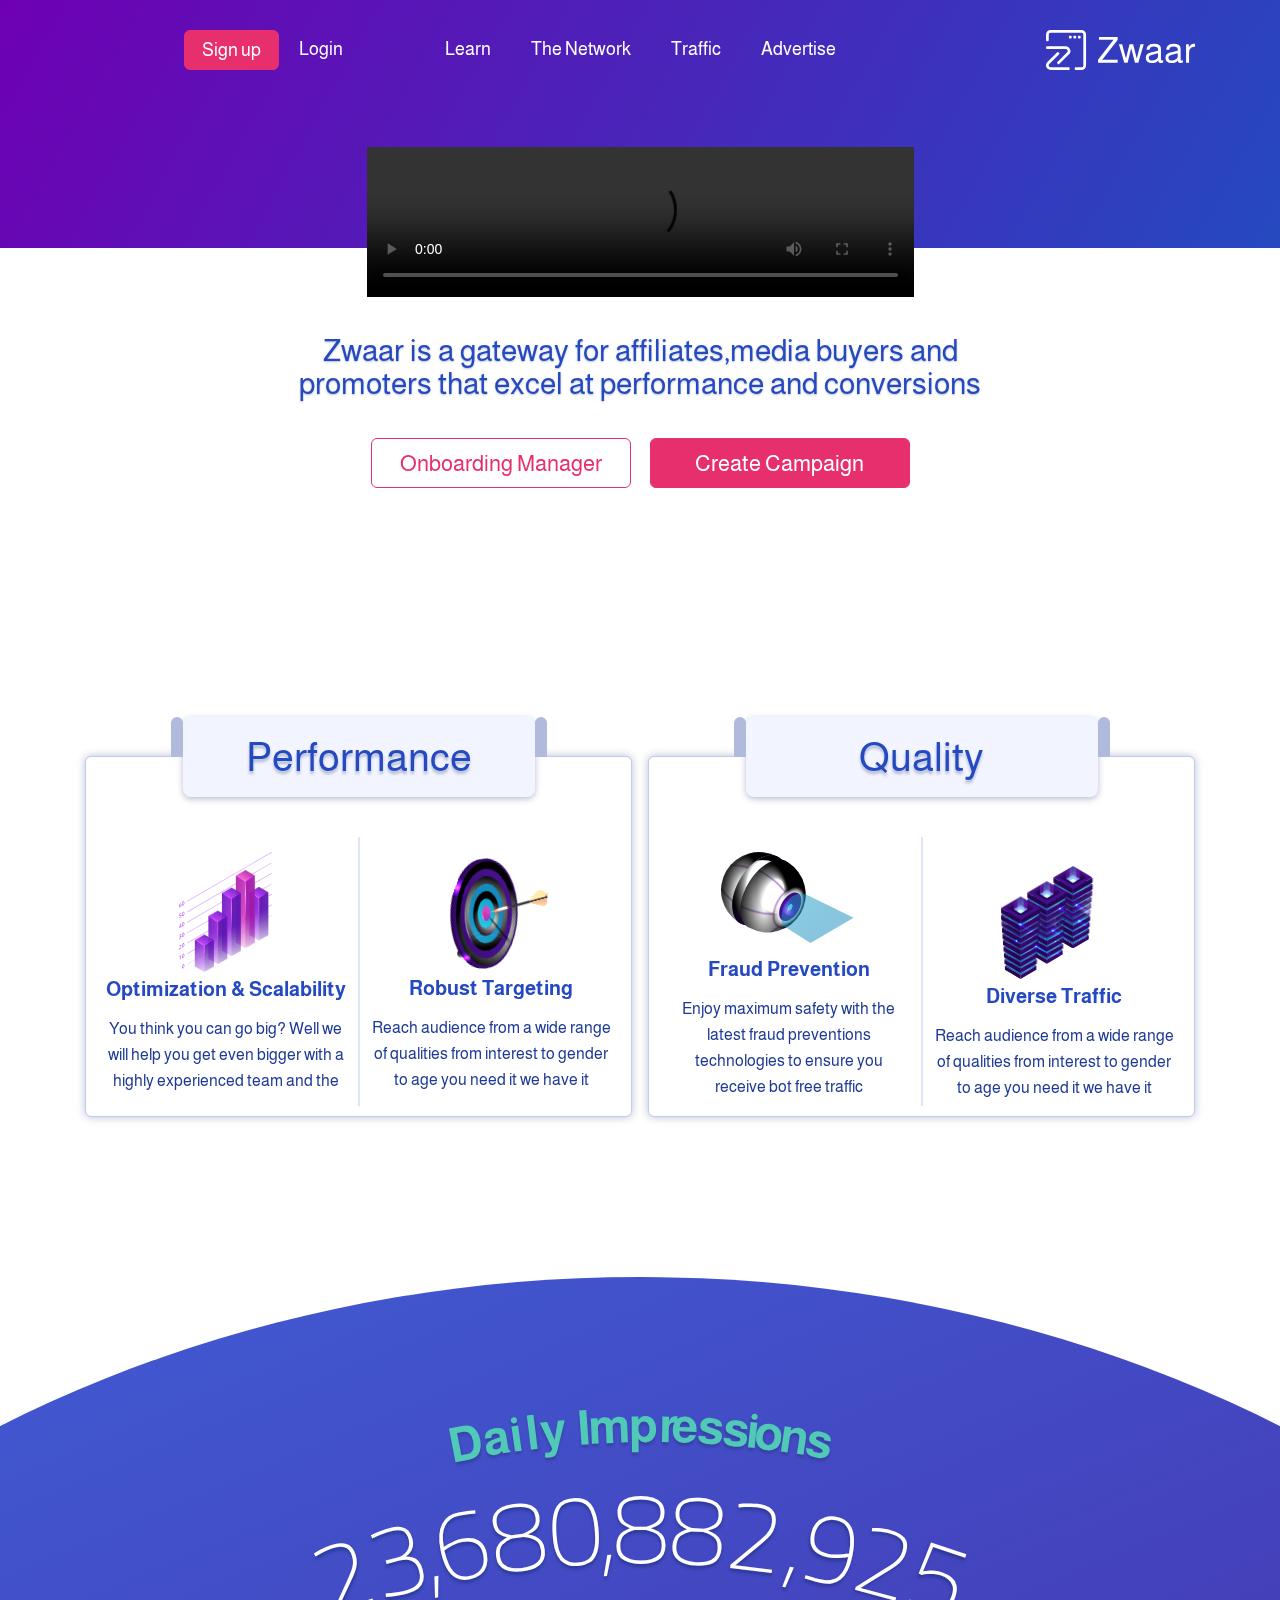
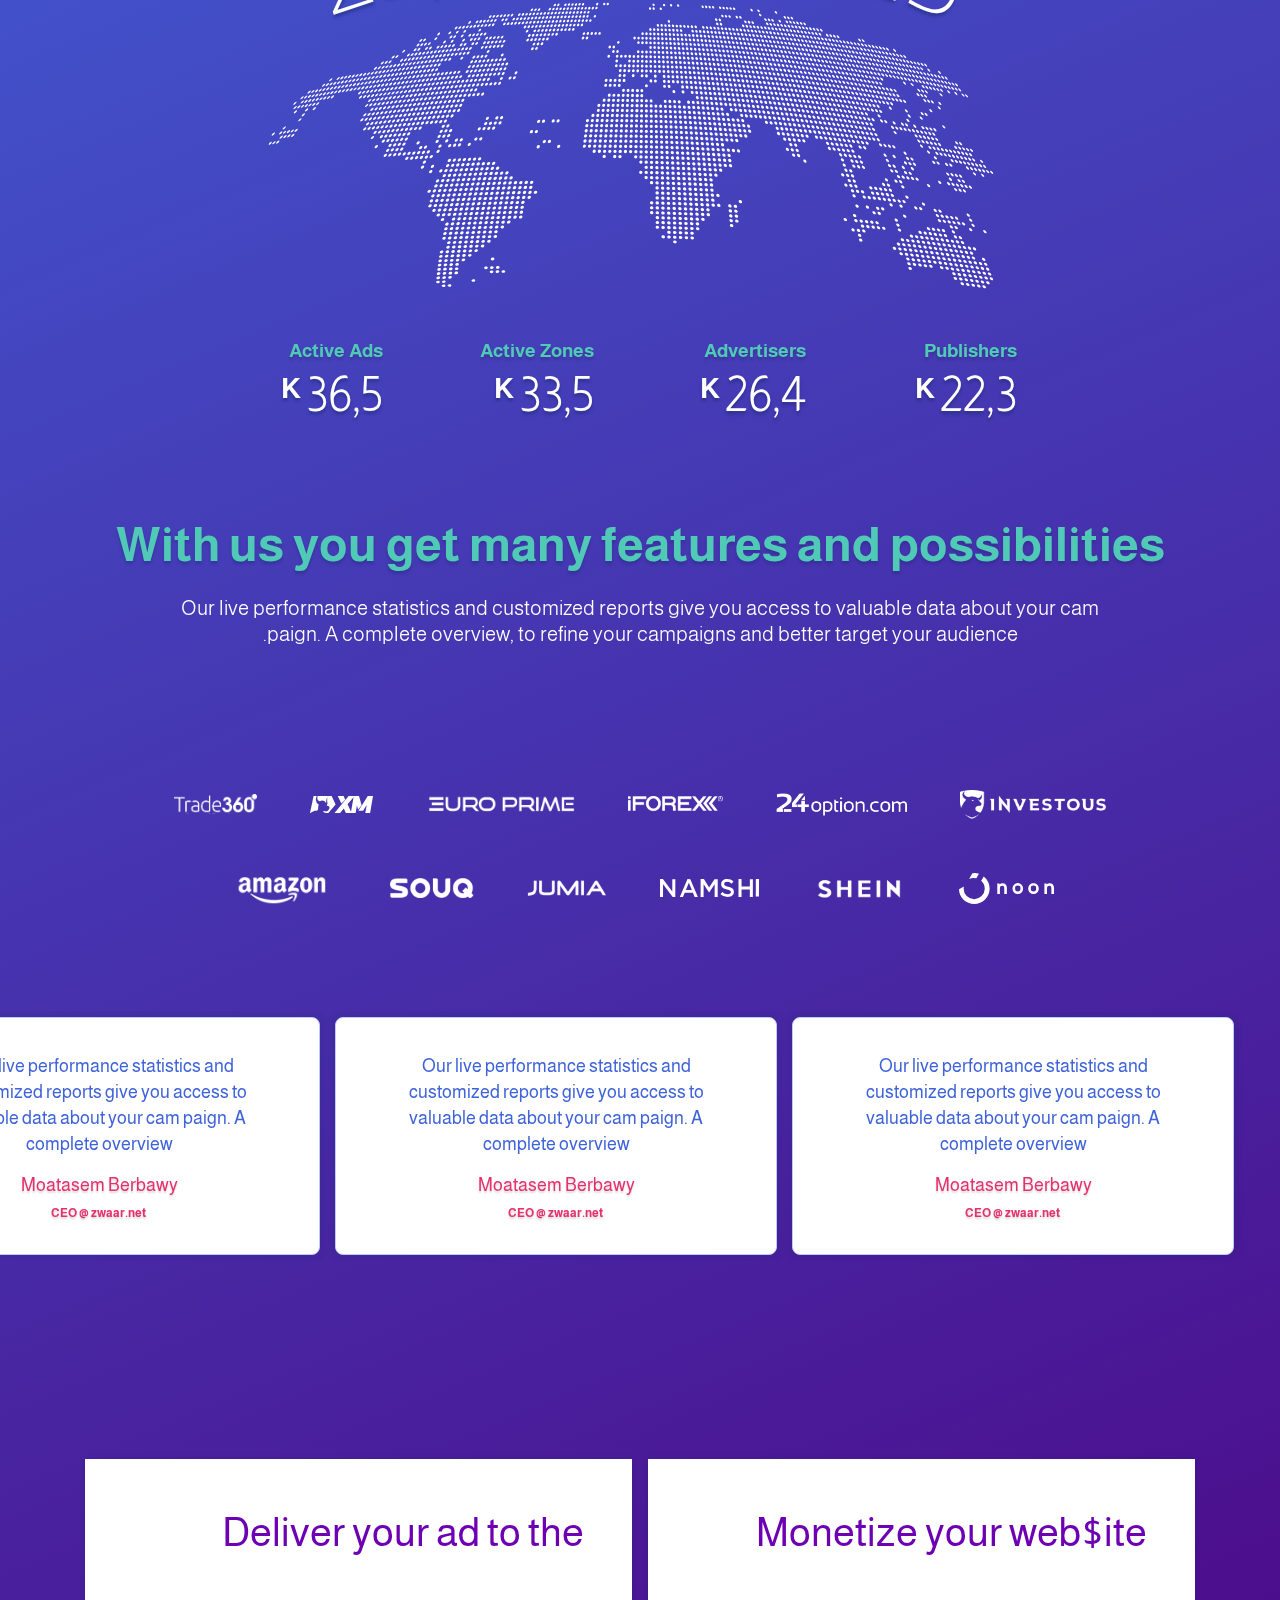
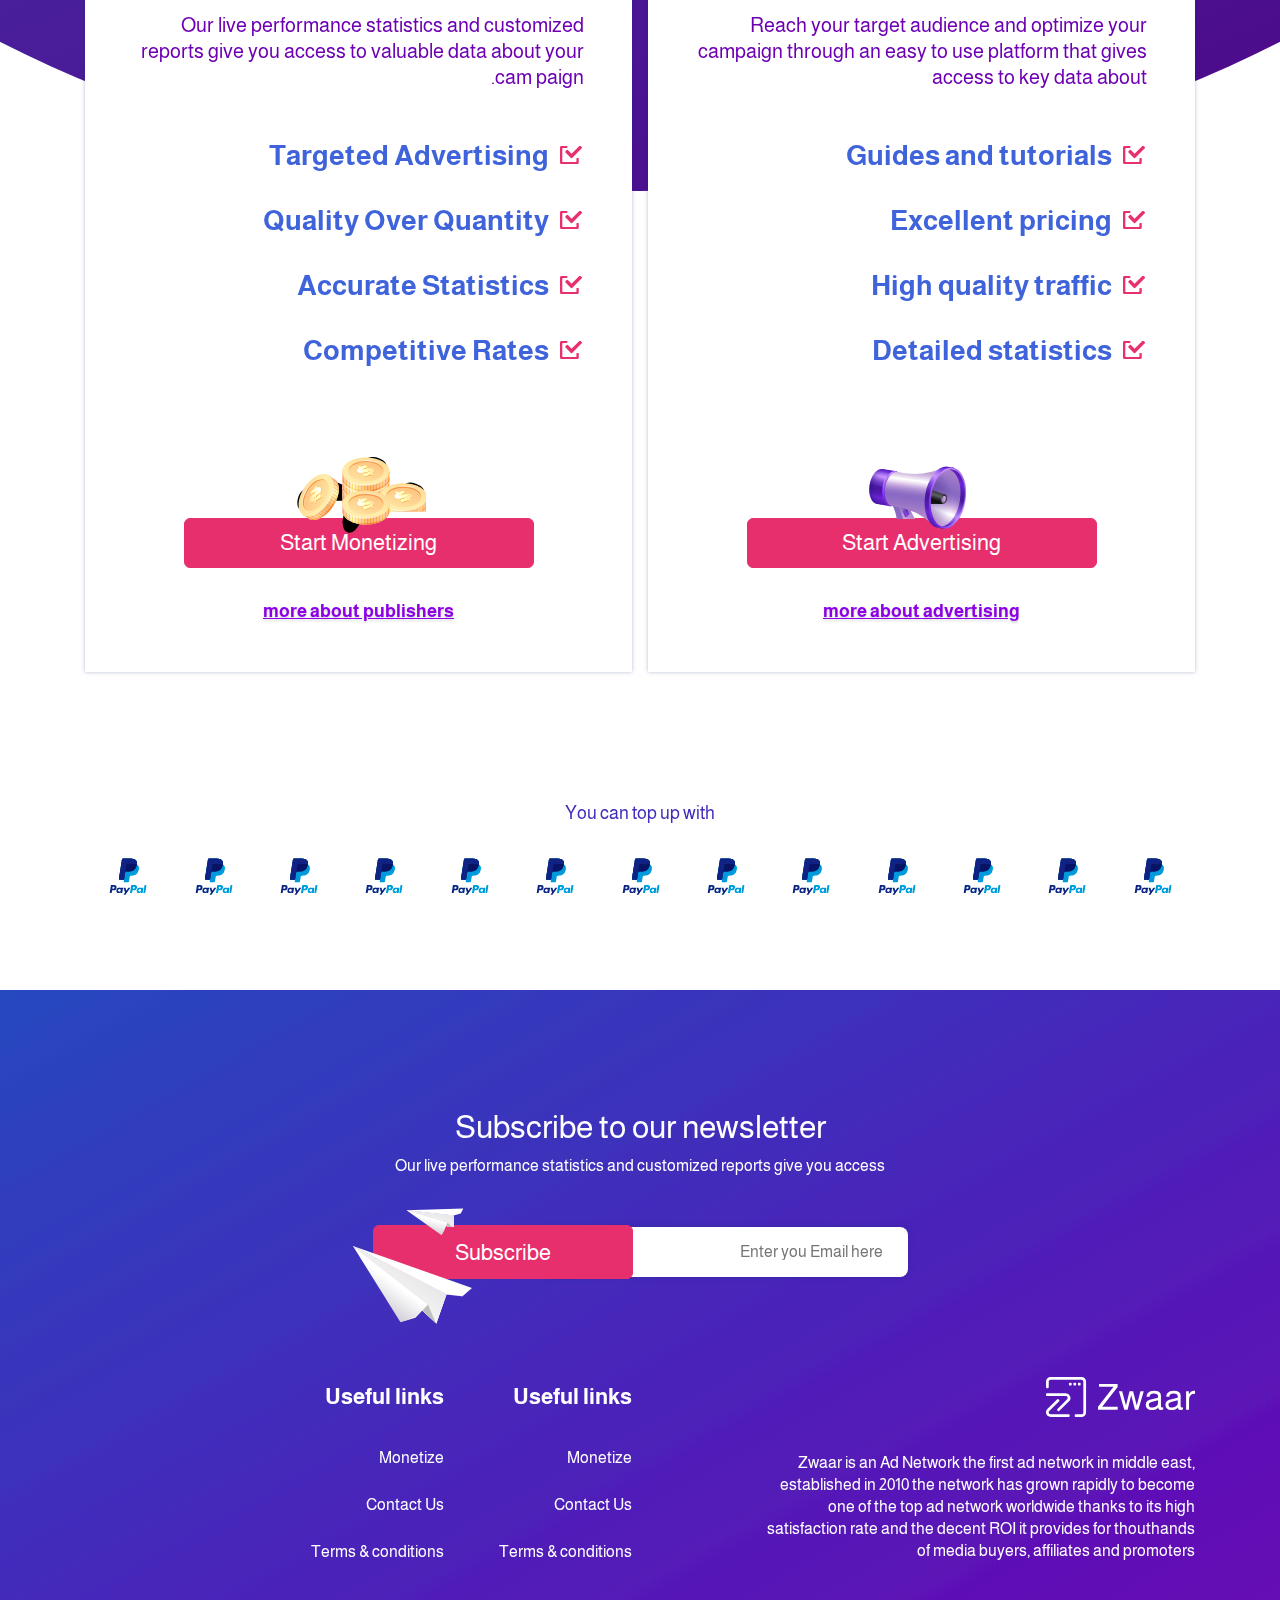
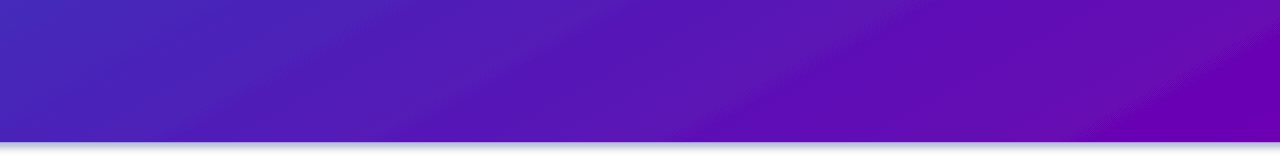
==== commit 8cc946b3: "rtl css finlaized, some more fixings" ====
--- a/index.html
+++ b/index.html
@@ -1,5 +1,5 @@
 <!DOCTYPE html>
-<html lang="en" dir="ltr">
+<html lang="ar" dir="rtl">
 
 <head>
   <meta name="viewport" content="width=device-width, initial-scale=1, shrink-to-fit=no">
@@ -7,8 +7,11 @@
 
   <link rel="stylesheet" href="https://stackpath.bootstrapcdn.com/bootstrap/4.4.1/css/bootstrap.min.css" integrity="sha384-Vkoo8x4CGsO3+Hhxv8T/Q5PaXtkKtu6ug5TOeNV6gBiFeWPGFN9MuhOf23Q9Ifjh" crossorigin="anonymous">
   <link rel="stylesheet" href="https://use.fontawesome.com/releases/v5.15.2/css/all.css" integrity="sha384-vSIIfh2YWi9wW0r9iZe7RJPrKwp6bG+s9QZMoITbCckVJqGCCRhc+ccxNcdpHuYu" crossorigin="anonymous">
+
   <link rel="stylesheet" href="assets/css/style.css">
+
   <link rel="stylesheet" href="assets/css/responsive.css">
+  <link rel="stylesheet" href="assets/css/style-rtl.css">
   <title>Zwaar</title>
 </head>
 
@@ -99,7 +102,1134 @@
           <div class="row" style="">
             <div class="col-md-6">
               <div class="sub-item px-1">
-                <img src="assets/images/diverse-traffic.svg" alt="diverse-traffic">
+                <!-- <img src="assets/images/diverse-traffic.svg" alt="diverse-traffic"> -->
+                <svg id="Group_10121" data-name="Group 10121" xmlns="http://www.w3.org/2000/svg" xmlns:xlink="http://www.w3.org/1999/xlink" width="106.451" height="126.985" viewBox="0 0 106.451 126.985">
+  <defs>
+    <linearGradient id="linear-gradient" x1="0.667" y1="0.56" x2="-1.533" y2="-0.231" gradientUnits="objectBoundingBox">
+      <stop offset="0" stop-color="#25054d"/>
+      <stop offset="1" stop-color="#45108a"/>
+    </linearGradient>
+    <linearGradient id="linear-gradient-2" x1="1.911" y1="0.88" x2="-0.974" y2="0.103" xlink:href="#linear-gradient"/>
+    <linearGradient id="linear-gradient-3" x1="-0.021" y1="-1.201" x2="0.539" y2="0.629" xlink:href="#linear-gradient"/>
+    <linearGradient id="linear-gradient-4" x1="0.664" y1="0.565" x2="-1.497" y2="-0.288" gradientUnits="objectBoundingBox">
+      <stop offset="0.035" stop-color="#138bbd"/>
+      <stop offset="0.226" stop-color="#169ac6"/>
+      <stop offset="0.595" stop-color="#1ec2df"/>
+      <stop offset="1" stop-color="#2af6ff"/>
+    </linearGradient>
+    <radialGradient id="radial-gradient" cx="0.272" cy="0.674" r="0.678" gradientTransform="matrix(-0.611, 0, 0, 1, 0.527, 0)" gradientUnits="objectBoundingBox">
+      <stop offset="0" stop-color="#fff"/>
+      <stop offset="1"/>
+    </radialGradient>
+    <linearGradient id="linear-gradient-5" x1="1.886" y1="0.91" x2="-0.948" y2="0.072" xlink:href="#linear-gradient-4"/>
+    <radialGradient id="radial-gradient-2" cx="0.548" cy="0.451" r="0.801" gradientTransform="matrix(-0.61, 0, 0, 1, 0.864, 0)" xlink:href="#radial-gradient"/>
+    <radialGradient id="radial-gradient-3" cx="0.272" cy="0.674" r="0.678" xlink:href="#radial-gradient"/>
+    <radialGradient id="radial-gradient-4" cx="0.548" cy="0.451" r="0.801" gradientTransform="matrix(-0.61, 0, 0, 1, 0.864, 0)" xlink:href="#radial-gradient"/>
+    <radialGradient id="radial-gradient-5" cx="0.272" cy="0.674" r="0.678" xlink:href="#radial-gradient"/>
+    <radialGradient id="radial-gradient-6" cx="0.548" cy="0.451" r="0.801" gradientTransform="matrix(-0.61, 0, 0, 1, 0.864, 0)" xlink:href="#radial-gradient"/>
+    <radialGradient id="radial-gradient-7" cx="0.272" cy="0.674" r="0.678" xlink:href="#radial-gradient"/>
+    <radialGradient id="radial-gradient-8" cx="0.548" cy="0.451" r="0.801" gradientTransform="matrix(-0.61, 0, 0, 1, 0.864, 0)" xlink:href="#radial-gradient"/>
+    <radialGradient id="radial-gradient-9" cx="0.272" cy="0.674" r="0.678" xlink:href="#radial-gradient"/>
+    <radialGradient id="radial-gradient-10" cx="0.548" cy="0.451" r="0.801" gradientTransform="matrix(-0.61, 0, 0, 1, 0.864, 0)" xlink:href="#radial-gradient"/>
+    <radialGradient id="radial-gradient-11" cx="0.272" cy="0.674" r="0.678" xlink:href="#radial-gradient"/>
+    <radialGradient id="radial-gradient-12" cx="0.548" cy="0.451" r="0.801" gradientTransform="matrix(-0.61, 0, 0, 1, 0.864, 0)" xlink:href="#radial-gradient"/>
+    <radialGradient id="radial-gradient-13" cx="0.272" cy="0.674" r="0.678" xlink:href="#radial-gradient"/>
+    <radialGradient id="radial-gradient-14" cx="0.548" cy="0.451" r="0.801" gradientTransform="matrix(-0.61, 0, 0, 1, 0.864, 0)" xlink:href="#radial-gradient"/>
+    <radialGradient id="radial-gradient-15" cx="0.272" cy="0.674" r="0.678" xlink:href="#radial-gradient"/>
+    <radialGradient id="radial-gradient-16" cx="0.548" cy="0.451" r="0.801" gradientTransform="matrix(-0.61, 0, 0, 1, 0.864, 0)" xlink:href="#radial-gradient"/>
+    <radialGradient id="radial-gradient-17" cx="0.272" cy="0.674" r="0.678" xlink:href="#radial-gradient"/>
+    <radialGradient id="radial-gradient-18" cx="0.548" cy="0.451" r="0.801" gradientTransform="matrix(-0.61, 0, 0, 1, 0.864, 0)" xlink:href="#radial-gradient"/>
+    <linearGradient id="linear-gradient-49" x1="-116.867" y1="269.998" x2="-116.31" y2="271.832" xlink:href="#linear-gradient"/>
+    <linearGradient id="linear-gradient-50" x1="1.329" y1="0.944" x2="-0.57" y2="0.01" xlink:href="#linear-gradient"/>
+    <linearGradient id="linear-gradient-51" x1="0.673" y1="0.565" x2="0.017" y2="0.135" xlink:href="#linear-gradient"/>
+    <linearGradient id="linear-gradient-52" x1="0.5" y1="-0.141" x2="0.5" y2="0.862" gradientUnits="objectBoundingBox">
+      <stop offset="0.03" stop-color="#7c1dc9"/>
+      <stop offset="0.214" stop-color="#6e41d1"/>
+      <stop offset="0.618" stop-color="#4c9be8"/>
+      <stop offset="1" stop-color="#2af6ff"/>
+    </linearGradient>
+    <linearGradient id="linear-gradient-53" x1="0.5" y1="1" x2="0.5" y2="0.019" gradientUnits="objectBoundingBox">
+      <stop offset="0" stop-color="#7c1dc9"/>
+      <stop offset="0.03" stop-color="#741bbc"/>
+      <stop offset="0.162" stop-color="#55148b"/>
+      <stop offset="0.297" stop-color="#3b0d60"/>
+      <stop offset="0.433" stop-color="#25083d"/>
+      <stop offset="0.57" stop-color="#150422"/>
+      <stop offset="0.709" stop-color="#09020f"/>
+      <stop offset="0.851" stop-color="#020003"/>
+      <stop offset="1"/>
+    </linearGradient>
+    <linearGradient id="linear-gradient-54" x1="0.5" y1="1" x2="0.5" y2="0.019" gradientUnits="objectBoundingBox">
+      <stop offset="0" stop-color="#1bb0d4"/>
+      <stop offset="0.054" stop-color="#189cbc"/>
+      <stop offset="0.183" stop-color="#11738b"/>
+      <stop offset="0.315" stop-color="#0c5060"/>
+      <stop offset="0.448" stop-color="#07333d"/>
+      <stop offset="0.581" stop-color="#041c22"/>
+      <stop offset="0.717" stop-color="#010c0f"/>
+      <stop offset="0.855" stop-color="#000303"/>
+      <stop offset="1"/>
+    </linearGradient>
+    <radialGradient id="radial-gradient-19" cx="0.272" cy="0.674" r="0.678" xlink:href="#radial-gradient"/>
+    <radialGradient id="radial-gradient-20" cx="0.548" cy="0.451" r="0.801" gradientTransform="matrix(-0.61, 0, 0, 1, 0.864, 0)" xlink:href="#radial-gradient"/>
+    <radialGradient id="radial-gradient-21" cx="0.272" cy="0.674" r="0.678" xlink:href="#radial-gradient"/>
+    <radialGradient id="radial-gradient-22" cx="0.548" cy="0.451" r="0.801" gradientTransform="matrix(-0.61, 0, 0, 1, 0.864, 0)" xlink:href="#radial-gradient"/>
+    <radialGradient id="radial-gradient-23" cx="0.272" cy="0.674" r="0.678" xlink:href="#radial-gradient"/>
+    <radialGradient id="radial-gradient-24" cx="0.548" cy="0.451" r="0.801" gradientTransform="matrix(-0.61, 0, 0, 1, 0.864, 0)" xlink:href="#radial-gradient"/>
+    <linearGradient id="linear-gradient-70" x1="0.667" y1="0.56" x2="-1.533" y2="-0.231" xlink:href="#linear-gradient"/>
+    <radialGradient id="radial-gradient-25" cx="0.272" cy="0.674" r="0.678" xlink:href="#radial-gradient"/>
+    <radialGradient id="radial-gradient-26" cx="0.548" cy="0.451" r="0.801" gradientTransform="matrix(-0.61, 0, 0, 1, 0.864, 0)" xlink:href="#radial-gradient"/>
+    <radialGradient id="radial-gradient-27" cx="0.272" cy="0.674" r="0.678" xlink:href="#radial-gradient"/>
+    <radialGradient id="radial-gradient-28" cx="0.548" cy="0.451" r="0.801" gradientTransform="matrix(-0.61, 0, 0, 1, 0.864, 0)" xlink:href="#radial-gradient"/>
+    <radialGradient id="radial-gradient-29" cx="0.272" cy="0.674" r="0.678" xlink:href="#radial-gradient"/>
+    <radialGradient id="radial-gradient-30" cx="0.548" cy="0.451" r="0.801" gradientTransform="matrix(-0.61, 0, 0, 1, 0.864, 0)" xlink:href="#radial-gradient"/>
+    <radialGradient id="radial-gradient-31" cx="0.272" cy="0.674" r="0.678" xlink:href="#radial-gradient"/>
+    <radialGradient id="radial-gradient-32" cx="0.548" cy="0.451" r="0.801" gradientTransform="matrix(-0.61, 0, 0, 1, 0.864, 0)" xlink:href="#radial-gradient"/>
+    <radialGradient id="radial-gradient-33" cx="0.272" cy="0.674" r="0.678" xlink:href="#radial-gradient"/>
+    <radialGradient id="radial-gradient-34" cx="0.548" cy="0.451" r="0.801" gradientTransform="matrix(-0.61, 0, 0, 1, 0.864, 0)" xlink:href="#radial-gradient"/>
+    <radialGradient id="radial-gradient-35" cx="0.272" cy="0.674" r="0.678" xlink:href="#radial-gradient"/>
+    <radialGradient id="radial-gradient-36" cx="0.548" cy="0.451" r="0.801" gradientTransform="matrix(-0.61, 0, 0, 1, 0.864, 0)" xlink:href="#radial-gradient"/>
+    <linearGradient id="linear-gradient-103" x1="-114.892" y1="268.008" x2="-114.335" y2="269.842" xlink:href="#linear-gradient"/>
+    <linearGradient id="linear-gradient-104" x1="1.329" y1="0.944" x2="-0.57" y2="0.01" xlink:href="#linear-gradient"/>
+    <radialGradient id="radial-gradient-37" cx="0.272" cy="0.674" r="0.678" xlink:href="#radial-gradient"/>
+    <radialGradient id="radial-gradient-38" cx="0.548" cy="0.451" r="0.801" gradientTransform="matrix(-0.61, 0, 0, 1, 0.864, 0)" xlink:href="#radial-gradient"/>
+    <radialGradient id="radial-gradient-39" cx="0.272" cy="0.674" r="0.678" xlink:href="#radial-gradient"/>
+    <radialGradient id="radial-gradient-40" cx="0.548" cy="0.451" r="0.801" gradientTransform="matrix(-0.61, 0, 0, 1, 0.864, 0)" xlink:href="#radial-gradient"/>
+    <radialGradient id="radial-gradient-41" cx="0.272" cy="0.674" r="0.678" xlink:href="#radial-gradient"/>
+    <radialGradient id="radial-gradient-42" cx="0.548" cy="0.451" r="0.801" gradientTransform="matrix(-0.61, 0, 0, 1, 0.864, 0)" xlink:href="#radial-gradient"/>
+    <radialGradient id="radial-gradient-43" cx="0.272" cy="0.674" r="0.678" xlink:href="#radial-gradient"/>
+    <radialGradient id="radial-gradient-44" cx="0.548" cy="0.451" r="0.801" gradientTransform="matrix(-0.61, 0, 0, 1, 0.864, 0)" xlink:href="#radial-gradient"/>
+    <radialGradient id="radial-gradient-45" cx="0.272" cy="0.674" r="0.678" xlink:href="#radial-gradient"/>
+    <radialGradient id="radial-gradient-46" cx="0.548" cy="0.451" r="0.801" gradientTransform="matrix(-0.61, 0, 0, 1, 0.864, 0)" xlink:href="#radial-gradient"/>
+    <radialGradient id="radial-gradient-47" cx="0.272" cy="0.674" r="0.678" xlink:href="#radial-gradient"/>
+    <radialGradient id="radial-gradient-48" cx="0.548" cy="0.451" r="0.801" gradientTransform="matrix(-0.61, 0, 0, 1, 0.864, 0)" xlink:href="#radial-gradient"/>
+    <radialGradient id="radial-gradient-49" cx="0.272" cy="0.674" r="0.678" xlink:href="#radial-gradient"/>
+    <radialGradient id="radial-gradient-50" cx="0.548" cy="0.451" r="0.801" gradientTransform="matrix(-0.61, 0, 0, 1, 0.864, 0)" xlink:href="#radial-gradient"/>
+    <radialGradient id="radial-gradient-51" cx="0.272" cy="0.674" r="0.678" xlink:href="#radial-gradient"/>
+    <radialGradient id="radial-gradient-52" cx="0.548" cy="0.451" r="0.801" gradientTransform="matrix(-0.61, 0, 0, 1, 0.864, 0)" xlink:href="#radial-gradient"/>
+    <radialGradient id="radial-gradient-53" cx="0.272" cy="0.674" r="0.678" xlink:href="#radial-gradient"/>
+    <radialGradient id="radial-gradient-54" cx="0.548" cy="0.451" r="0.801" gradientTransform="matrix(-0.61, 0, 0, 1, 0.864, 0)" xlink:href="#radial-gradient"/>
+    <linearGradient id="linear-gradient-157" x1="-112.906" y1="266.011" x2="-112.348" y2="267.845" xlink:href="#linear-gradient"/>
+    <linearGradient id="linear-gradient-163" x1="4185.732" y1="0.752" x2="4132.182" y2="0.248" gradientUnits="objectBoundingBox">
+      <stop offset="0" stop-color="#fff"/>
+      <stop offset="0.217"/>
+      <stop offset="0.419" stop-color="#2af6ff"/>
+      <stop offset="0.596"/>
+    </linearGradient>
+    <linearGradient id="linear-gradient-164" x1="-1.033" y1="-0.867" x2="0.875" y2="0.829" gradientUnits="objectBoundingBox">
+      <stop offset="0" stop-color="#271273"/>
+      <stop offset="0.135" stop-color="#1f0e5b"/>
+      <stop offset="0.398" stop-color="#110834"/>
+      <stop offset="0.638" stop-color="#070317"/>
+      <stop offset="0.847" stop-color="#020006"/>
+      <stop offset="1"/>
+    </linearGradient>
+    <linearGradient id="linear-gradient-165" x1="-0.985" y1="-0.828" x2="0.88" y2="0.834" gradientUnits="objectBoundingBox">
+      <stop offset="0" stop-color="#291676"/>
+      <stop offset="0.13" stop-color="#21115f"/>
+      <stop offset="0.398" stop-color="#120a36"/>
+      <stop offset="0.642" stop-color="#080418"/>
+      <stop offset="0.85" stop-color="#020106"/>
+      <stop offset="1"/>
+    </linearGradient>
+    <linearGradient id="linear-gradient-166" x1="-0.938" y1="-0.79" x2="0.887" y2="0.839" gradientUnits="objectBoundingBox">
+      <stop offset="0" stop-color="#2a1a7a"/>
+      <stop offset="0.128" stop-color="#221563"/>
+      <stop offset="0.401" stop-color="#130c38"/>
+      <stop offset="0.646" stop-color="#080519"/>
+      <stop offset="0.855" stop-color="#020106"/>
+      <stop offset="1"/>
+    </linearGradient>
+    <linearGradient id="linear-gradient-167" x1="-0.891" y1="-0.751" x2="0.895" y2="0.845" gradientUnits="objectBoundingBox">
+      <stop offset="0" stop-color="#2c1d7d"/>
+      <stop offset="0.119" stop-color="#241867"/>
+      <stop offset="0.399" stop-color="#140d3b"/>
+      <stop offset="0.649" stop-color="#09061a"/>
+      <stop offset="0.858" stop-color="#020107"/>
+      <stop offset="1"/>
+    </linearGradient>
+    <linearGradient id="linear-gradient-168" x1="-0.844" y1="-0.712" x2="0.902" y2="0.851" gradientUnits="objectBoundingBox">
+      <stop offset="0" stop-color="#2e2180"/>
+      <stop offset="0.108" stop-color="#271b6c"/>
+      <stop offset="0.395" stop-color="#160f3d"/>
+      <stop offset="0.65" stop-color="#0a071c"/>
+      <stop offset="0.86" stop-color="#020107"/>
+      <stop offset="1"/>
+    </linearGradient>
+    <linearGradient id="linear-gradient-169" x1="-0.796" y1="-0.673" x2="0.909" y2="0.857" gradientUnits="objectBoundingBox">
+      <stop offset="0" stop-color="#302583"/>
+      <stop offset="0.094" stop-color="#292071"/>
+      <stop offset="0.39" stop-color="#171241"/>
+      <stop offset="0.651" stop-color="#0a081d"/>
+      <stop offset="0.863" stop-color="#020207"/>
+      <stop offset="1"/>
+    </linearGradient>
+    <linearGradient id="linear-gradient-170" x1="-0.749" y1="-0.634" x2="0.917" y2="0.863" gradientUnits="objectBoundingBox">
+      <stop offset="0" stop-color="#312987"/>
+      <stop offset="0.083" stop-color="#2b2477"/>
+      <stop offset="0.387" stop-color="#181444"/>
+      <stop offset="0.652" stop-color="#0b091f"/>
+      <stop offset="0.865" stop-color="#030208"/>
+      <stop offset="1"/>
+    </linearGradient>
+    <linearGradient id="linear-gradient-171" x1="-0.701" y1="-0.594" x2="0.925" y2="0.869" gradientUnits="objectBoundingBox">
+      <stop offset="0" stop-color="#332c8a"/>
+      <stop offset="0.063" stop-color="#2e287e"/>
+      <stop offset="0.378" stop-color="#1a1748"/>
+      <stop offset="0.651" stop-color="#0c0a20"/>
+      <stop offset="0.867" stop-color="#030208"/>
+      <stop offset="1"/>
+    </linearGradient>
+    <linearGradient id="linear-gradient-172" x1="-0.653" y1="-0.554" x2="0.933" y2="0.876" gradientUnits="objectBoundingBox">
+      <stop offset="0" stop-color="#35308d"/>
+      <stop offset="0.039" stop-color="#322d85"/>
+      <stop offset="0.367" stop-color="#1c1a4c"/>
+      <stop offset="0.648" stop-color="#0d0b22"/>
+      <stop offset="0.868" stop-color="#030309"/>
+      <stop offset="1"/>
+    </linearGradient>
+    <linearGradient id="linear-gradient-173" x1="-0.604" y1="-0.513" x2="0.941" y2="0.882" gradientUnits="objectBoundingBox">
+      <stop offset="0" stop-color="#363491"/>
+      <stop offset="0.016" stop-color="#34328d"/>
+      <stop offset="0.357" stop-color="#1e1d51"/>
+      <stop offset="0.645" stop-color="#0d0d25"/>
+      <stop offset="0.869" stop-color="#03030a"/>
+      <stop offset="1"/>
+    </linearGradient>
+    <linearGradient id="linear-gradient-174" x1="-0.556" y1="-0.472" x2="0.949" y2="0.888" gradientUnits="objectBoundingBox">
+      <stop offset="0" stop-color="#383894"/>
+      <stop offset="0.339" stop-color="#202056"/>
+      <stop offset="0.64" stop-color="#0f0f27"/>
+      <stop offset="0.869" stop-color="#04040a"/>
+      <stop offset="1"/>
+    </linearGradient>
+    <linearGradient id="linear-gradient-175" x1="-0.504" y1="-0.43" x2="0.953" y2="0.895" gradientUnits="objectBoundingBox">
+      <stop offset="0" stop-color="#3a3b97"/>
+      <stop offset="0.318" stop-color="#23245d"/>
+      <stop offset="0.632" stop-color="#10102a"/>
+      <stop offset="0.868" stop-color="#04040b"/>
+      <stop offset="1"/>
+    </linearGradient>
+    <linearGradient id="linear-gradient-176" x1="-0.453" y1="-0.389" x2="0.957" y2="0.902" gradientUnits="objectBoundingBox">
+      <stop offset="0" stop-color="#3c3f9a"/>
+      <stop offset="0.295" stop-color="#262863"/>
+      <stop offset="0.621" stop-color="#11122e"/>
+      <stop offset="0.867" stop-color="#04050c"/>
+      <stop offset="1"/>
+    </linearGradient>
+    <linearGradient id="linear-gradient-177" x1="-0.402" y1="-0.347" x2="0.961" y2="0.908" gradientUnits="objectBoundingBox">
+      <stop offset="0" stop-color="#3d439e"/>
+      <stop offset="0.266" stop-color="#292d6c"/>
+      <stop offset="0.61" stop-color="#131532"/>
+      <stop offset="0.865" stop-color="#05050d"/>
+      <stop offset="1"/>
+    </linearGradient>
+    <linearGradient id="linear-gradient-178" x1="-0.351" y1="-0.304" x2="0.965" y2="0.915" gradientUnits="objectBoundingBox">
+      <stop offset="0" stop-color="#3f47a1"/>
+      <stop offset="0.226" stop-color="#2e3476"/>
+      <stop offset="0.593" stop-color="#151836"/>
+      <stop offset="0.861" stop-color="#05060f"/>
+      <stop offset="1"/>
+    </linearGradient>
+    <linearGradient id="linear-gradient-179" x1="-0.3" y1="-0.261" x2="0.969" y2="0.922" gradientUnits="objectBoundingBox">
+      <stop offset="0" stop-color="#414aa4"/>
+      <stop offset="0.176" stop-color="#333a82"/>
+      <stop offset="0.571" stop-color="#181b3c"/>
+      <stop offset="0.856" stop-color="#060710"/>
+      <stop offset="1"/>
+    </linearGradient>
+    <linearGradient id="linear-gradient-180" x1="-0.249" y1="-0.217" x2="0.973" y2="0.929" gradientUnits="objectBoundingBox">
+      <stop offset="0" stop-color="#424ea8"/>
+      <stop offset="0.116" stop-color="#394391"/>
+      <stop offset="0.544" stop-color="#1a1f43"/>
+      <stop offset="0.849" stop-color="#070812"/>
+      <stop offset="1"/>
+    </linearGradient>
+    <linearGradient id="linear-gradient-181" x1="-0.199" y1="-0.173" x2="0.977" y2="0.937" gradientUnits="objectBoundingBox">
+      <stop offset="0" stop-color="#4452ab"/>
+      <stop offset="0.031" stop-color="#414fa4"/>
+      <stop offset="0.506" stop-color="#1e244c"/>
+      <stop offset="0.839" stop-color="#080a15"/>
+      <stop offset="1"/>
+    </linearGradient>
+    <linearGradient id="linear-gradient-182" x1="-0.149" y1="-0.127" x2="0.98" y2="0.946" gradientUnits="objectBoundingBox">
+      <stop offset="0" stop-color="#4656ae"/>
+      <stop offset="0.454" stop-color="#232b58"/>
+      <stop offset="0.825" stop-color="#090c18"/>
+      <stop offset="1"/>
+    </linearGradient>
+    <linearGradient id="linear-gradient-183" x1="-0.099" y1="-0.081" x2="0.983" y2="0.955" gradientUnits="objectBoundingBox">
+      <stop offset="0" stop-color="#4859b1"/>
+      <stop offset="0.385" stop-color="#2a3467"/>
+      <stop offset="0.805" stop-color="#0b0e1d"/>
+      <stop offset="1"/>
+    </linearGradient>
+    <linearGradient id="linear-gradient-184" x1="-0.049" y1="-0.034" x2="0.986" y2="0.964" gradientUnits="objectBoundingBox">
+      <stop offset="0" stop-color="#495db5"/>
+      <stop offset="0.281" stop-color="#33417e"/>
+      <stop offset="0.776" stop-color="#0e1224"/>
+      <stop offset="1"/>
+    </linearGradient>
+    <linearGradient id="linear-gradient-185" x1="0.001" y1="0.013" x2="0.99" y2="0.973" gradientUnits="objectBoundingBox">
+      <stop offset="0" stop-color="#4b61b8"/>
+      <stop offset="0.109" stop-color="#4255a2"/>
+      <stop offset="0.727" stop-color="#12182e"/>
+      <stop offset="1"/>
+    </linearGradient>
+    <linearGradient id="linear-gradient-187" x1="-0.985" y1="-0.828" x2="0.88" y2="0.834" xlink:href="#linear-gradient-165"/>
+    <linearGradient id="linear-gradient-189" x1="-0.891" y1="-0.751" x2="0.895" y2="0.845" xlink:href="#linear-gradient-167"/>
+    <linearGradient id="linear-gradient-190" x1="-0.844" y1="-0.712" x2="0.902" y2="0.851" xlink:href="#linear-gradient-168"/>
+    <linearGradient id="linear-gradient-191" x1="-0.796" y1="-0.673" x2="0.909" y2="0.857" xlink:href="#linear-gradient-169"/>
+    <linearGradient id="linear-gradient-192" x1="-0.749" y1="-0.634" x2="0.917" y2="0.863" xlink:href="#linear-gradient-170"/>
+    <linearGradient id="linear-gradient-193" x1="-0.701" y1="-0.594" x2="0.925" y2="0.869" xlink:href="#linear-gradient-171"/>
+    <linearGradient id="linear-gradient-194" x1="-0.653" y1="-0.554" x2="0.933" y2="0.876" xlink:href="#linear-gradient-172"/>
+    <linearGradient id="linear-gradient-195" x1="-0.604" y1="-0.513" x2="0.941" y2="0.882" xlink:href="#linear-gradient-173"/>
+    <linearGradient id="linear-gradient-196" x1="-0.556" y1="-0.471" x2="0.949" y2="0.888" xlink:href="#linear-gradient-174"/>
+    <linearGradient id="linear-gradient-197" x1="-0.504" y1="-0.43" x2="0.953" y2="0.895" xlink:href="#linear-gradient-175"/>
+    <linearGradient id="linear-gradient-198" x1="-0.453" y1="-0.389" x2="0.957" y2="0.902" xlink:href="#linear-gradient-176"/>
+    <linearGradient id="linear-gradient-199" x1="-0.402" y1="-0.347" x2="0.961" y2="0.908" xlink:href="#linear-gradient-177"/>
+    <linearGradient id="linear-gradient-200" x1="-0.351" y1="-0.304" x2="0.965" y2="0.915" xlink:href="#linear-gradient-178"/>
+    <linearGradient id="linear-gradient-201" x1="-0.3" y1="-0.261" x2="0.969" y2="0.922" xlink:href="#linear-gradient-179"/>
+    <linearGradient id="linear-gradient-202" x1="-0.249" y1="-0.217" x2="0.973" y2="0.929" xlink:href="#linear-gradient-180"/>
+    <linearGradient id="linear-gradient-204" x1="-0.149" y1="-0.127" x2="0.98" y2="0.946" xlink:href="#linear-gradient-182"/>
+    <linearGradient id="linear-gradient-205" x1="-0.099" y1="-0.081" x2="0.983" y2="0.955" xlink:href="#linear-gradient-183"/>
+    <linearGradient id="linear-gradient-207" x1="0.001" y1="0.013" x2="0.99" y2="0.973" xlink:href="#linear-gradient-185"/>
+    <radialGradient id="radial-gradient-55" cx="0.5" cy="0.5" r="0.5" gradientTransform="matrix(-1, 0, 0, 1, 1, 0)" gradientUnits="objectBoundingBox">
+      <stop offset="0.121" stop-color="#2af6ff"/>
+      <stop offset="0.188" stop-color="#396eba"/>
+      <stop offset="0.237" stop-color="#45108a"/>
+      <stop offset="0.26" stop-color="#3c0d78"/>
+      <stop offset="0.307" stop-color="#2c0a58"/>
+      <stop offset="0.361" stop-color="#1e073c"/>
+      <stop offset="0.421" stop-color="#130426"/>
+      <stop offset="0.491" stop-color="#0a0214"/>
+      <stop offset="0.576" stop-color="#040108"/>
+      <stop offset="0.694" stop-color="#000001"/>
+      <stop offset="1"/>
+    </radialGradient>
+    <radialGradient id="radial-gradient-56" cx="0.5" cy="0.5" r="0.5" gradientTransform="matrix(-1, 0, 0, 1, 1, 0)" gradientUnits="objectBoundingBox">
+      <stop offset="0.121" stop-color="#2af6ff"/>
+      <stop offset="0.186" stop-color="#2d79a5"/>
+      <stop offset="0.237" stop-color="#311b61"/>
+      <stop offset="0.254" stop-color="#2c1857"/>
+      <stop offset="0.311" stop-color="#1e103c"/>
+      <stop offset="0.376" stop-color="#130a26"/>
+      <stop offset="0.451" stop-color="#0a0514"/>
+      <stop offset="0.543" stop-color="#040208"/>
+      <stop offset="0.67" stop-color="#000001"/>
+      <stop offset="1"/>
+    </radialGradient>
+    <radialGradient id="radial-gradient-57" cx="0.5" cy="0.5" r="0.5" xlink:href="#radial-gradient-56"/>
+    <radialGradient id="radial-gradient-58" cx="0.5" cy="0.5" r="0.5" xlink:href="#radial-gradient-56"/>
+    <radialGradient id="radial-gradient-59" cx="0.5" cy="0.5" r="0.5" xlink:href="#radial-gradient-56"/>
+    <radialGradient id="radial-gradient-60" cx="0.5" cy="0.5" r="0.5" xlink:href="#radial-gradient-55"/>
+    <linearGradient id="linear-gradient-230" x1="-1.033" y1="-0.867" x2="0.875" y2="0.829" xlink:href="#linear-gradient-164"/>
+    <linearGradient id="linear-gradient-233" x1="-0.891" y1="-0.751" x2="0.895" y2="0.845" xlink:href="#linear-gradient-167"/>
+    <linearGradient id="linear-gradient-234" x1="-0.844" y1="-0.712" x2="0.902" y2="0.851" xlink:href="#linear-gradient-168"/>
+    <linearGradient id="linear-gradient-237" x1="-0.701" y1="-0.594" x2="0.925" y2="0.869" xlink:href="#linear-gradient-171"/>
+    <linearGradient id="linear-gradient-242" x1="-0.453" y1="-0.389" x2="0.957" y2="0.902" xlink:href="#linear-gradient-176"/>
+    <linearGradient id="linear-gradient-243" x1="-0.402" y1="-0.347" x2="0.961" y2="0.908" xlink:href="#linear-gradient-177"/>
+    <linearGradient id="linear-gradient-248" x1="-0.149" y1="-0.127" x2="0.98" y2="0.946" xlink:href="#linear-gradient-182"/>
+    <linearGradient id="linear-gradient-249" x1="-0.099" y1="-0.081" x2="0.983" y2="0.955" xlink:href="#linear-gradient-183"/>
+    <radialGradient id="radial-gradient-61" cx="0.5" cy="0.5" r="0.5" xlink:href="#radial-gradient-55"/>
+    <linearGradient id="linear-gradient-252" x1="-156.798" y1="3.264" x2="-155.826" y2="4.205" xlink:href="#linear-gradient-163"/>
+    <linearGradient id="linear-gradient-253" x1="94.745" y1="-11332.866" x2="93.892" y2="-11355.878" gradientUnits="objectBoundingBox">
+      <stop offset="0.01"/>
+      <stop offset="0.126" stop-color="#fff"/>
+      <stop offset="0.217"/>
+      <stop offset="0.399" stop-color="#2af6ff"/>
+      <stop offset="0.596"/>
+    </linearGradient>
+    <linearGradient id="linear-gradient-255" x1="-0.985" y1="-0.828" x2="0.88" y2="0.834" xlink:href="#linear-gradient-165"/>
+    <linearGradient id="linear-gradient-257" x1="-0.891" y1="-0.751" x2="0.895" y2="0.845" xlink:href="#linear-gradient-167"/>
+    <linearGradient id="linear-gradient-261" x1="-0.701" y1="-0.594" x2="0.925" y2="0.869" xlink:href="#linear-gradient-171"/>
+    <linearGradient id="linear-gradient-267" x1="-0.402" y1="-0.347" x2="0.961" y2="0.908" xlink:href="#linear-gradient-177"/>
+    <linearGradient id="linear-gradient-274" x1="-0.049" y1="-0.034" x2="0.986" y2="0.964" xlink:href="#linear-gradient-184"/>
+    <radialGradient id="radial-gradient-62" cx="0.5" cy="0.5" r="0.5" gradientTransform="matrix(0.707, -0.707, -0.707, -0.707, 0.5, 1.207)" xlink:href="#radial-gradient-55"/>
+    <linearGradient id="linear-gradient-276" x1="-161.548" y1="3.264" x2="-160.576" y2="4.205" xlink:href="#linear-gradient-163"/>
+    <linearGradient id="linear-gradient-277" x1="97.612" y1="-11377.914" x2="96.759" y2="-11400.923" xlink:href="#linear-gradient-253"/>
+    <linearGradient id="linear-gradient-283" x1="-0.796" y1="-0.673" x2="0.909" y2="0.857" xlink:href="#linear-gradient-169"/>
+    <linearGradient id="linear-gradient-285" x1="-0.701" y1="-0.594" x2="0.925" y2="0.869" xlink:href="#linear-gradient-171"/>
+    <linearGradient id="linear-gradient-286" x1="-0.653" y1="-0.554" x2="0.933" y2="0.876" xlink:href="#linear-gradient-172"/>
+    <linearGradient id="linear-gradient-297" x1="-0.099" y1="-0.081" x2="0.983" y2="0.955" xlink:href="#linear-gradient-183"/>
+    <radialGradient id="radial-gradient-63" cx="0.5" cy="0.5" r="0.5" xlink:href="#radial-gradient-55"/>
+    <linearGradient id="linear-gradient-300" x1="4304.558" y1="0.752" x2="4251.006" y2="0.248" xlink:href="#linear-gradient-163"/>
+    <linearGradient id="linear-gradient-304" x1="-0.891" y1="-0.751" x2="0.895" y2="0.845" xlink:href="#linear-gradient-167"/>
+    <linearGradient id="linear-gradient-312" x1="-0.504" y1="-0.43" x2="0.953" y2="0.895" xlink:href="#linear-gradient-175"/>
+    <linearGradient id="linear-gradient-314" x1="-0.402" y1="-0.347" x2="0.961" y2="0.908" xlink:href="#linear-gradient-177"/>
+    <linearGradient id="linear-gradient-331" x1="-0.653" y1="-0.554" x2="0.933" y2="0.876" xlink:href="#linear-gradient-172"/>
+    <linearGradient id="linear-gradient-339" x1="-0.249" y1="-0.217" x2="0.973" y2="0.929" xlink:href="#linear-gradient-180"/>
+    <linearGradient id="linear-gradient-343" x1="-0.049" y1="-0.034" x2="0.986" y2="0.964" xlink:href="#linear-gradient-184"/>
+    <radialGradient id="radial-gradient-65" cx="0.5" cy="0.5" r="0.5" xlink:href="#radial-gradient-55"/>
+    <radialGradient id="radial-gradient-66" cx="0.5" cy="0.5" r="0.359" gradientTransform="matrix(24.193, -0.879, -44.514, -0.478, 10.659, 1.178)" xlink:href="#radial-gradient"/>
+    <radialGradient id="radial-gradient-67" cx="0.5" cy="0.5" r="0.5" gradientTransform="matrix(-1, 0, 0, 1, 1, 0)" gradientUnits="objectBoundingBox">
+      <stop offset="0.086" stop-color="#fff"/>
+      <stop offset="0.11" stop-color="#776390"/>
+      <stop offset="0.126" stop-color="#25054d"/>
+      <stop offset="0.171" stop-color="#1c033c"/>
+      <stop offset="0.248" stop-color="#120226"/>
+      <stop offset="0.339" stop-color="#0a0114"/>
+      <stop offset="0.45" stop-color="#040008"/>
+      <stop offset="0.603" stop-color="#000001"/>
+      <stop offset="1"/>
+    </radialGradient>
+  </defs>
+  <g id="Group_4273" data-name="Group 4273" transform="translate(52.351 0)">
+    <g id="Group_4268" data-name="Group 4268" transform="translate(0 20.944)">
+      <g id="Group_4243" data-name="Group 4243" transform="translate(3.906 53.243)">
+        <g id="Group_4241" data-name="Group 4241" transform="translate(0 0)">
+          <path id="Path_3223" data-name="Path 3223" d="M944.657,35.833v3.929l-15.7-9.159V26.674Z" transform="translate(-928.954 -17.489)" fill="url(#linear-gradient)"/>
+          <path id="Path_3224" data-name="Path 3224" d="M944.827,37.285l-14.7-8.577v2.773l14.7,8.577Z" transform="translate(-929.624 -18.654)" fill="#25054d"/>
+          <path id="Path_3225" data-name="Path 3225" d="M930.289,28.805v2.62l14.538,8.48v.153l-14.7-8.577V28.708Z" transform="translate(-929.624 -18.654)" fill="#45108a"/>
+          <path id="Path_3226" data-name="Path 3226" d="M892.1,35.811V39.74l15.755-9.185V26.636Z" transform="translate(-876.405 -17.467)" fill="url(#linear-gradient-2)"/>
+          <path id="Path_3227" data-name="Path 3227" d="M908.024,31.432V28.669l-14.757,8.594v2.773Z" transform="translate(-877.074 -18.632)" fill="#25054d" opacity="0.2"/>
+          <path id="Path_3228" data-name="Path 3228" d="M907.83,31.349V28.782l.194-.113v2.764l-14.757,8.6v-.2Z" transform="translate(-877.074 -18.632)" fill="#45108a"/>
+          <path id="Path_3229" data-name="Path 3229" d="M923.549,14.345,907.793,23.52,892.1,14.362l15.772-9.185Z" transform="translate(-892.099 -5.177)" fill="url(#linear-gradient-3)"/>
+        </g>
+        <g id="Group_4242" data-name="Group 4242" transform="translate(1.114 6.575)">
+          <path id="Path_3230" data-name="Path 3230" d="M943.541,29.112V31.68l-14.591-8.51V20.6Z" transform="translate(-928.951 -20.586)" fill="url(#linear-gradient-4)"/>
+          <path id="Path_3231" data-name="Path 3231" d="M943.541,34.175v.4l-14.591-8.51v-.4Z" transform="translate(-928.951 -23.486)" fill="url(#radial-gradient)" style="mix-blend-mode: color-dodge;isolation: isolate"/>
+          <path id="Path_3232" data-name="Path 3232" d="M894.706,29.091V31.66l14.639-8.534V20.566Z" transform="translate(-880.123 -20.566)" fill="url(#linear-gradient-5)"/>
+          <path id="Path_3233" data-name="Path 3233" d="M894.706,34.155v.4l14.639-8.534v-.4Z" transform="translate(-880.123 -23.466)" fill="url(#radial-gradient-2)" style="mix-blend-mode: color-dodge;isolation: isolate"/>
+        </g>
+      </g>
+      <g id="Group_4246" data-name="Group 4246" transform="translate(3.418 46.588)">
+        <g id="Group_4244" data-name="Group 4244">
+          <path id="Path_3234" data-name="Path 3234" d="M945.146,21.208v4.051l-16.191-9.443V11.765Z" transform="translate(-928.956 -2.294)" fill="url(#linear-gradient)"/>
+          <path id="Path_3235" data-name="Path 3235" d="M945.322,22.7l-15.161-8.843v2.859l15.161,8.843Z" transform="translate(-929.646 -3.496)" fill="#25054d"/>
+          <path id="Path_3236" data-name="Path 3236" d="M930.333,13.962v2.7l14.99,8.743v.157l-15.161-8.843V13.862Z" transform="translate(-929.646 -3.496)" fill="#45108a"/>
+          <path id="Path_3237" data-name="Path 3237" d="M890.956,21.185v4.051l16.245-9.47V11.725Z" transform="translate(-874.775 -2.272)" fill="url(#linear-gradient-2)"/>
+          <path id="Path_3238" data-name="Path 3238" d="M907.376,16.671V13.821l-15.215,8.86V25.54Z" transform="translate(-875.464 -3.472)" fill="#25054d" opacity="0.2"/>
+          <path id="Path_3239" data-name="Path 3239" d="M907.176,16.585V13.938l.2-.117v2.849l-15.215,8.87v-.2Z" transform="translate(-875.464 -3.472)" fill="#45108a"/>
+          <path id="Path_3240" data-name="Path 3240" d="M923.382-.947l-16.245,9.46L890.956-.93l16.262-9.47Z" transform="translate(-890.956 10.4)" fill="url(#linear-gradient-3)"/>
+        </g>
+        <g id="Group_4245" data-name="Group 4245" transform="translate(1.149 6.779)">
+          <path id="Path_3241" data-name="Path 3241" d="M944,14.278v2.648L928.952,8.151V5.5Z" transform="translate(-928.952 -5.488)" fill="url(#linear-gradient-4)"/>
+          <path id="Path_3242" data-name="Path 3242" d="M944,19.5v.417l-15.044-8.774v-.417Z" transform="translate(-928.952 -8.478)" fill="url(#radial-gradient-3)" style="mix-blend-mode: color-dodge;isolation: isolate"/>
+          <path id="Path_3243" data-name="Path 3243" d="M893.644,14.257V16.9l15.094-8.8V5.467Z" transform="translate(-878.609 -5.467)" fill="url(#linear-gradient-5)"/>
+          <path id="Path_3244" data-name="Path 3244" d="M893.644,19.477v.417l15.094-8.8v-.408Z" transform="translate(-878.609 -8.457)" fill="url(#radial-gradient-4)" style="mix-blend-mode: color-dodge;isolation: isolate"/>
+        </g>
+      </g>
+      <g id="Group_4249" data-name="Group 4249" transform="translate(2.93 39.932)">
+        <g id="Group_4247" data-name="Group 4247" transform="translate(0 0)">
+          <path id="Path_3245" data-name="Path 3245" d="M945.635,6.583v4.173L928.957,1.028V-3.145Z" transform="translate(-928.957 12.9)" fill="url(#linear-gradient)"/>
+          <path id="Path_3246" data-name="Path 3246" d="M945.816,8.125,930.2-.984V1.961l15.618,9.109Z" transform="translate(-929.669 11.663)" fill="#25054d"/>
+          <path id="Path_3247" data-name="Path 3247" d="M930.375-.881V1.9l15.441,9.006v.162L930.2,1.961V-.984Z" transform="translate(-929.669 11.663)" fill="#45108a"/>
+          <path id="Path_3248" data-name="Path 3248" d="M889.813,6.56v4.173L906.547.977V-3.185Z" transform="translate(-873.144 12.923)" fill="url(#linear-gradient-2)"/>
+          <path id="Path_3249" data-name="Path 3249" d="M906.728,1.909V-1.026L891.054,8.1v2.945Z" transform="translate(-873.855 11.687)" fill="#25054d" opacity="0.2"/>
+          <path id="Path_3250" data-name="Path 3250" d="M906.521,1.82V-.906l.206-.12V1.909l-15.673,9.137v-.209Z" transform="translate(-873.855 11.687)" fill="#45108a"/>
+          <path id="Path_3251" data-name="Path 3251" d="M923.216-16.239,906.482-6.494l-16.669-9.728,16.752-9.755Z" transform="translate(-889.813 25.977)" fill="url(#linear-gradient-3)"/>
+        </g>
+        <g id="Group_4248" data-name="Group 4248" transform="translate(1.183 6.984)">
+          <path id="Path_3252" data-name="Path 3252" d="M944.45-.556V2.172l-15.5-9.039V-9.595Z" transform="translate(-928.954 9.61)" fill="url(#linear-gradient-4)"/>
+          <path id="Path_3253" data-name="Path 3253" d="M944.45,4.822v.43l-15.5-9.039v-.43Z" transform="translate(-928.954 6.53)" fill="url(#radial-gradient-5)" style="mix-blend-mode: color-dodge;isolation: isolate"/>
+          <path id="Path_3254" data-name="Path 3254" d="M892.582-.577V2.15l15.548-9.064V-9.632Z" transform="translate(-877.094 9.632)" fill="url(#linear-gradient-5)"/>
+          <path id="Path_3255" data-name="Path 3255" d="M892.582,4.8v.43l15.548-9.064v-.42Z" transform="translate(-877.094 6.552)" fill="url(#radial-gradient-6)" style="mix-blend-mode: color-dodge;isolation: isolate"/>
+        </g>
+      </g>
+      <g id="Group_4252" data-name="Group 4252" transform="translate(2.441 33.277)">
+        <g id="Group_4250" data-name="Group 4250">
+          <path id="Path_3256" data-name="Path 3256" d="M946.125-8.042v4.295L928.959-13.76v-4.295Z" transform="translate(-928.959 28.095)" fill="url(#linear-gradient)"/>
+          <path id="Path_3257" data-name="Path 3257" d="M946.311-6.455l-16.074-9.375V-12.8l16.074,9.376Z" transform="translate(-929.691 26.821)" fill="#25054d"/>
+          <path id="Path_3258" data-name="Path 3258" d="M930.419-15.725v2.864l15.892,9.269v.167L930.237-12.8v-3.031Z" transform="translate(-929.691 26.821)" fill="#45108a"/>
+          <path id="Path_3259" data-name="Path 3259" d="M888.671-8.066v4.295l17.223-10.04V-18.1Z" transform="translate(-871.514 28.119)" fill="url(#linear-gradient-2)"/>
+          <path id="Path_3260" data-name="Path 3260" d="M906.079-12.853v-3.021L889.948-6.48v3.031Z" transform="translate(-872.246 26.846)" fill="#25054d" opacity="0.2"/>
+          <path id="Path_3261" data-name="Path 3261" d="M905.867-12.944V-15.75l.212-.124v3.021l-16.131,9.4v-.215Z" transform="translate(-872.246 26.846)" fill="#45108a"/>
+          <path id="Path_3262" data-name="Path 3262" d="M923.05-31.531,905.827-21.5,888.671-31.514l17.242-10.04Z" transform="translate(-888.671 41.554)" fill="url(#linear-gradient-3)"/>
+        </g>
+        <g id="Group_4251" data-name="Group 4251" transform="translate(1.218 7.188)">
+          <path id="Path_3263" data-name="Path 3263" d="M944.9-15.39v2.807l-15.95-9.3v-2.807Z" transform="translate(-928.955 24.709)" fill="url(#linear-gradient-4)"/>
+          <path id="Path_3264" data-name="Path 3264" d="M944.9-9.855v.443l-15.95-9.3v-.443Z" transform="translate(-928.955 21.539)" fill="url(#radial-gradient-7)" style="mix-blend-mode: color-dodge;isolation: isolate"/>
+          <path id="Path_3265" data-name="Path 3265" d="M891.521-15.412V-12.6l16-9.329v-2.8Z" transform="translate(-875.58 24.731)" fill="url(#linear-gradient-5)"/>
+          <path id="Path_3266" data-name="Path 3266" d="M891.521-9.877v.443l16-9.329V-19.2Z" transform="translate(-875.58 21.561)" fill="url(#radial-gradient-8)" style="mix-blend-mode: color-dodge;isolation: isolate"/>
+        </g>
+      </g>
+      <g id="Group_4255" data-name="Group 4255" transform="translate(1.953 26.621)" opacity="0.525">
+        <g id="Group_4253" data-name="Group 4253">
+          <path id="Path_3267" data-name="Path 3267" d="M946.614-22.667v4.417l-17.653-10.3v-4.417Z" transform="translate(-928.961 43.289)" fill="url(#linear-gradient)"/>
+          <path id="Path_3268" data-name="Path 3268" d="M946.805-21.035l-16.531-9.642v3.117l16.531,9.642Z" transform="translate(-929.714 41.98)" fill="#25054d"/>
+          <path id="Path_3269" data-name="Path 3269" d="M930.462-30.568v2.946l16.344,9.533v.171L930.275-27.56v-3.117Z" transform="translate(-929.714 41.98)" fill="#45108a"/>
+          <path id="Path_3270" data-name="Path 3270" d="M887.528-22.692v4.417L905.24-28.6v-4.406Z" transform="translate(-869.884 43.314)" fill="url(#linear-gradient-2)"/>
+          <path id="Path_3271" data-name="Path 3271" d="M905.431-27.615v-3.107l-16.59,9.661v3.117Z" transform="translate(-870.636 42.005)" fill="#25054d" opacity="0.2"/>
+          <path id="Path_3272" data-name="Path 3272" d="M905.213-27.708v-2.886l.218-.127v3.107l-16.59,9.671v-.221Z" transform="translate(-870.636 42.005)" fill="#45108a"/>
+          <path id="Path_3273" data-name="Path 3273" d="M922.884-46.824,905.171-36.509l-17.644-10.3,17.731-10.326Z" transform="translate(-887.528 57.131)" fill="url(#linear-gradient-3)"/>
+        </g>
+        <g id="Group_4254" data-name="Group 4254" transform="translate(1.252 7.392)">
+          <path id="Path_3274" data-name="Path 3274" d="M945.359-30.223v2.887l-16.4-9.567V-39.79Z" transform="translate(-928.957 39.807)" fill="url(#linear-gradient-4)"/>
+          <path id="Path_3275" data-name="Path 3275" d="M945.359-24.531v.455l-16.4-9.567V-34.1Z" transform="translate(-928.957 36.547)" fill="url(#radial-gradient-9)" style="mix-blend-mode: color-dodge;isolation: isolate"/>
+          <path id="Path_3276" data-name="Path 3276" d="M890.459-30.246v2.887l16.458-9.594V-39.83Z" transform="translate(-874.065 39.83)" fill="url(#linear-gradient-5)"/>
+          <path id="Path_3277" data-name="Path 3277" d="M890.459-24.554v.455l16.458-9.594v-.445Z" transform="translate(-874.065 36.57)" fill="url(#radial-gradient-10)" style="mix-blend-mode: color-dodge;isolation: isolate"/>
+        </g>
+      </g>
+      <g id="Group_4258" data-name="Group 4258" transform="translate(1.465 19.966)" opacity="0.644">
+        <g id="Group_4256" data-name="Group 4256">
+          <path id="Path_3278" data-name="Path 3278" d="M947.1-37.292v4.539L928.962-43.335v-4.539Z" transform="translate(-928.962 58.484)" fill="url(#linear-gradient)"/>
+          <path id="Path_3279" data-name="Path 3279" d="M947.3-35.615l-16.987-9.908v3.2L947.3-32.412Z" transform="translate(-929.736 57.138)" fill="#25054d"/>
+          <path id="Path_3280" data-name="Path 3280" d="M930.5-45.411v3.027l16.8,9.8v.176L930.312-42.32v-3.2Z" transform="translate(-929.736 57.138)" fill="#45108a"/>
+          <path id="Path_3281" data-name="Path 3281" d="M886.385-37.318v4.539l18.2-10.611v-4.527Z" transform="translate(-868.254 58.509)" fill="url(#linear-gradient-2)"/>
+          <path id="Path_3282" data-name="Path 3282" d="M904.783-42.376v-3.193l-17.048,9.928v3.2Z" transform="translate(-869.027 57.164)" fill="#25054d" opacity="0.2"/>
+          <path id="Path_3283" data-name="Path 3283" d="M904.558-42.472v-2.966l.224-.131v3.193l-17.048,9.938v-.227Z" transform="translate(-869.027 57.164)" fill="#45108a"/>
+          <path id="Path_3284" data-name="Path 3284" d="M922.717-62.116l-18.2,10.6L886.385-62.1l18.221-10.611Z" transform="translate(-886.385 72.708)" fill="url(#linear-gradient-3)"/>
+        </g>
+        <g id="Group_4257" data-name="Group 4257" transform="translate(1.287 7.596)">
+          <path id="Path_3285" data-name="Path 3285" d="M945.814-45.057v2.967l-16.856-9.831v-2.967Z" transform="translate(-928.958 54.906)" fill="url(#linear-gradient-4)"/>
+          <path id="Path_3286" data-name="Path 3286" d="M945.814-39.208v.468l-16.856-9.831v-.468Z" transform="translate(-928.958 51.556)" fill="url(#radial-gradient-11)" style="mix-blend-mode: color-dodge;isolation: isolate"/>
+          <path id="Path_3287" data-name="Path 3287" d="M889.4-45.08v2.967l16.912-9.859v-2.956Z" transform="translate(-872.55 54.929)" fill="url(#linear-gradient-5)"/>
+          <path id="Path_3288" data-name="Path 3288" d="M889.4-39.231v.468l16.912-9.859v-.457Z" transform="translate(-872.55 51.579)" fill="url(#radial-gradient-12)" style="mix-blend-mode: color-dodge;isolation: isolate"/>
+        </g>
+      </g>
+      <g id="Group_4261" data-name="Group 4261" transform="translate(0.976 13.311)" opacity="0.762">
+        <g id="Group_4259" data-name="Group 4259">
+          <path id="Path_3289" data-name="Path 3289" d="M947.592-51.917v4.661L928.964-58.122v-4.661Z" transform="translate(-928.964 73.679)" fill="url(#linear-gradient)"/>
+          <path id="Path_3290" data-name="Path 3290" d="M947.794-50.2,930.35-60.369v3.289l17.444,10.174Z" transform="translate(-929.758 72.297)" fill="#25054d"/>
+          <path id="Path_3291" data-name="Path 3291" d="M930.548-60.254v3.108l17.247,10.059v.181L930.35-57.08v-3.289Z" transform="translate(-929.758 72.297)" fill="#45108a"/>
+          <path id="Path_3292" data-name="Path 3292" d="M885.242-51.943v4.661l18.691-10.9v-4.649Z" transform="translate(-866.624 73.704)" fill="url(#linear-gradient-2)"/>
+          <path id="Path_3293" data-name="Path 3293" d="M904.134-57.138v-3.278L886.628-50.222v3.289Z" transform="translate(-867.418 72.323)" fill="#25054d" opacity="0.2"/>
+          <path id="Path_3294" data-name="Path 3294" d="M903.9-57.237v-3.046l.23-.134v3.278L886.628-46.933v-.233Z" transform="translate(-867.418 72.323)" fill="#45108a"/>
+          <path id="Path_3295" data-name="Path 3295" d="M922.551-77.408,903.86-66.524,885.242-77.389l18.711-10.9Z" transform="translate(-885.242 88.285)" fill="url(#linear-gradient-3)"/>
+        </g>
+        <g id="Group_4260" data-name="Group 4260" transform="translate(1.321 7.8)">
+          <path id="Path_3296" data-name="Path 3296" d="M946.268-59.891v3.047l-17.309-10.1v-3.047Z" transform="translate(-928.959 70.004)" fill="url(#linear-gradient-4)"/>
+          <path id="Path_3297" data-name="Path 3297" d="M946.268-53.884v.48L928.959-63.5v-.48Z" transform="translate(-928.959 66.564)" fill="url(#radial-gradient-13)" style="mix-blend-mode: color-dodge;isolation: isolate"/>
+          <path id="Path_3298" data-name="Path 3298" d="M888.335-59.915v3.047L905.7-66.993v-3.036Z" transform="translate(-871.036 70.028)" fill="url(#linear-gradient-5)"/>
+          <path id="Path_3299" data-name="Path 3299" d="M888.335-53.908v.48L905.7-63.552v-.469Z" transform="translate(-871.036 66.588)" fill="url(#radial-gradient-14)" style="mix-blend-mode: color-dodge;isolation: isolate"/>
+        </g>
+      </g>
+      <g id="Group_4264" data-name="Group 4264" transform="translate(0.488 6.655)" opacity="0.881">
+        <g id="Group_4262" data-name="Group 4262">
+          <path id="Path_3300" data-name="Path 3300" d="M948.081-66.543v4.783L928.965-72.91v-4.783Z" transform="translate(-928.965 88.873)" fill="url(#linear-gradient)"/>
+          <path id="Path_3301" data-name="Path 3301" d="M948.289-64.775l-17.9-10.441v3.375l17.9,10.441Z" transform="translate(-929.781 87.455)" fill="#25054d"/>
+          <path id="Path_3302" data-name="Path 3302" d="M930.591-75.1v3.19l17.7,10.323v.186l-17.9-10.441v-3.375Z" transform="translate(-929.781 87.455)" fill="#45108a"/>
+          <path id="Path_3303" data-name="Path 3303" d="M884.1-66.569v4.783l19.18-11.181v-4.771Z" transform="translate(-864.994 88.9)" fill="url(#linear-gradient-2)"/>
+          <path id="Path_3304" data-name="Path 3304" d="M903.486-71.9v-3.364L885.522-64.8v3.375Z" transform="translate(-865.809 87.483)" fill="#25054d" opacity="0.2"/>
+          <path id="Path_3305" data-name="Path 3305" d="M903.25-72v-3.125l.236-.138V-71.9L885.522-61.427v-.239Z" transform="translate(-865.809 87.483)" fill="#45108a"/>
+          <path id="Path_3306" data-name="Path 3306" d="M922.385-92.7l-19.18,11.169L884.1-92.681l19.2-11.181Z" transform="translate(-884.1 103.862)" fill="url(#linear-gradient-3)"/>
+        </g>
+        <g id="Group_4263" data-name="Group 4263" transform="translate(1.356 8.004)">
+          <path id="Path_3307" data-name="Path 3307" d="M946.723-74.725V-71.6l-17.762-10.36v-3.126Z" transform="translate(-928.961 85.103)" fill="url(#linear-gradient-4)"/>
+          <path id="Path_3308" data-name="Path 3308" d="M946.723-68.561v.493l-17.762-10.36v-.493Z" transform="translate(-928.961 81.573)" fill="url(#radial-gradient-15)" style="mix-blend-mode: color-dodge;isolation: isolate"/>
+          <path id="Path_3309" data-name="Path 3309" d="M887.273-74.749v3.126l17.821-10.389v-3.115Z" transform="translate(-869.521 85.127)" fill="url(#linear-gradient-5)"/>
+          <path id="Path_3310" data-name="Path 3310" d="M887.273-68.586v.493l17.821-10.389v-.482Z" transform="translate(-869.521 81.597)" fill="url(#radial-gradient-16)" style="mix-blend-mode: color-dodge;isolation: isolate"/>
+        </g>
+      </g>
+      <g id="Group_4267" data-name="Group 4267">
+        <g id="Group_4265" data-name="Group 4265">
+          <path id="Path_3311" data-name="Path 3311" d="M948.57-81.168v4.9L928.967-87.7v-4.9Z" transform="translate(-928.967 104.068)" fill="url(#linear-gradient)"/>
+          <path id="Path_3312" data-name="Path 3312" d="M948.783-79.355,930.426-90.062V-86.6l18.357,10.707Z" transform="translate(-929.803 102.613)" fill="#25054d"/>
+          <path id="Path_3313" data-name="Path 3313" d="M930.634-89.941v3.271l18.149,10.586v.19L930.426-86.6v-3.461Z" transform="translate(-929.803 102.613)" fill="#45108a"/>
+          <path id="Path_3314" data-name="Path 3314" d="M882.957-81.195v4.9l19.669-11.466v-4.892Z" transform="translate(-863.364 104.095)" fill="url(#linear-gradient-2)"/>
+          <path id="Path_3315" data-name="Path 3315" d="M902.838-86.661v-3.45L884.415-79.383v3.461Z" transform="translate(-864.199 102.642)" fill="#25054d" opacity="0.2"/>
+          <path id="Path_3316" data-name="Path 3316" d="M902.6-86.765V-89.97l.242-.141v3.45l-18.422,10.74v-.245Z" transform="translate(-864.199 102.642)" fill="#45108a"/>
+          <path id="Path_3317" data-name="Path 3317" d="M922.219-107.993,902.55-96.538l-19.593-11.434,19.69-11.466Z" transform="translate(-882.957 119.439)" fill="url(#linear-gradient-3)"/>
+        </g>
+        <g id="Group_4266" data-name="Group 4266" transform="translate(1.391 8.209)">
+          <path id="Path_3318" data-name="Path 3318" d="M947.177-89.558v3.206L928.962-96.976v-3.206Z" transform="translate(-928.962 100.201)" fill="url(#linear-gradient-4)"/>
+          <path id="Path_3319" data-name="Path 3319" d="M947.177-83.238v.505L928.962-93.356v-.505Z" transform="translate(-928.962 96.581)" fill="url(#radial-gradient-17)" style="mix-blend-mode: color-dodge;isolation: isolate"/>
+          <path id="Path_3320" data-name="Path 3320" d="M886.211-89.584v3.206l18.276-10.654v-3.195Z" transform="translate(-868.007 100.226)" fill="url(#linear-gradient-5)"/>
+          <path id="Path_3321" data-name="Path 3321" d="M886.211-83.263v.505l18.276-10.654v-.494Z" transform="translate(-868.007 96.606)" fill="url(#radial-gradient-18)" style="mix-blend-mode: color-dodge;isolation: isolate"/>
+        </g>
+      </g>
+    </g>
+    <g id="Group_4269" data-name="Group 4269" transform="translate(0 14.024)">
+      <path id="Path_3322" data-name="Path 3322" d="M948.57-97.363v4.9l-19.6-11.434v-4.9Z" transform="translate(-928.967 120.264)" fill="url(#linear-gradient)"/>
+      <path id="Path_3323" data-name="Path 3323" d="M948.783-95.551l-18.357-10.707v3.461l18.357,10.707Z" transform="translate(-929.803 118.809)" fill="#25054d"/>
+      <path id="Path_3324" data-name="Path 3324" d="M930.634-106.137v3.271L948.783-92.28v.19L930.426-102.8v-3.461Z" transform="translate(-929.803 118.809)" fill="#45108a"/>
+      <path id="Path_3325" data-name="Path 3325" d="M882.957-97.39v4.9l19.669-11.466v-4.892Z" transform="translate(-863.364 120.291)" fill="url(#linear-gradient-2)"/>
+      <path id="Path_3326" data-name="Path 3326" d="M902.838-102.857v-3.45L884.415-95.579v3.461Z" transform="translate(-864.199 118.838)" fill="#25054d"/>
+      <path id="Path_3327" data-name="Path 3327" d="M902.6-102.961v-3.205l.242-.141v3.45l-18.422,10.74v-.245Z" transform="translate(-864.199 118.838)" fill="#45108a"/>
+      <path id="Path_3328" data-name="Path 3328" d="M922.219-124.188,902.55-112.734l-19.593-11.434,19.69-11.466Z" transform="translate(-882.957 135.635)" fill="url(#linear-gradient-3)"/>
+    </g>
+    <g id="Group_4270" data-name="Group 4270" transform="translate(6.421 17.929)">
+      <path id="Path_3329" data-name="Path 3329" d="M897.958-118.805l13.208-7.692,13.223,7.615-13.222,7.7Z" transform="translate(-897.958 126.497)" fill="url(#linear-gradient-49)"/>
+      <path id="Path_3330" data-name="Path 3330" d="M897.958-124.224v-2.269l.007,0,13.223,7.615-1.964,1.144Z" transform="translate(-884.758 126.497)" fill="url(#linear-gradient-50)"/>
+      <path id="Path_3331" data-name="Path 3331" d="M942.116-124.224l-11.247,6.549-1.962-1.131,13.208-7.692Z" transform="translate(-928.908 126.497)" fill="url(#linear-gradient-51)"/>
+    </g>
+    <g id="Group_4271" data-name="Group 4271" transform="translate(12.781 22.686)">
+      <path id="Path_3332" data-name="Path 3332" d="M926.556-111.387l-6.809,3.965-6.9-3.971,6.817-3.97Z" transform="translate(-912.845 115.362)" fill="url(#linear-gradient-52)"/>
+    </g>
+    <path id="Path_3333" data-name="Path 3333" d="M912.845-156.2l6.876-4,6.835,4v19.135l-6.809,3.965-6.9-3.97Z" transform="translate(-900.064 163.729)" fill="url(#linear-gradient-53)" style="mix-blend-mode: screen;isolation: isolate"/>
+    <g id="Group_4272" data-name="Group 4272" transform="translate(16.347 26.816)">
+      <path id="Path_3334" data-name="Path 3334" d="M927.77-103.788l-3.268,1.9-3.312-1.905,3.271-1.9Z" transform="translate(-921.191 105.696)" fill="#f1f2f2"/>
+    </g>
+    <path id="Path_3335" data-name="Path 3335" d="M921.191-166.537l3.3-1.922,3.28,1.918v26.805l-3.267,1.9-3.312-1.905Z" transform="translate(-904.844 168.459)" fill="url(#linear-gradient-54)" style="mix-blend-mode: screen;isolation: isolate"/>
+  </g>
+  <g id="Group_4306" data-name="Group 4306" transform="translate(26.253 15.239)">
+    <g id="Group_4301" data-name="Group 4301" transform="translate(0 20.944)">
+      <g id="Group_4276" data-name="Group 4276" transform="translate(3.906 53.243)">
+        <g id="Group_4274" data-name="Group 4274" transform="translate(0 0)">
+          <path id="Path_3336" data-name="Path 3336" d="M1005.74,71.5v3.929l-15.7-9.159V62.341Z" transform="translate(-990.037 -53.156)" fill="url(#linear-gradient)"/>
+          <path id="Path_3337" data-name="Path 3337" d="M1005.911,72.951l-14.7-8.577v2.773l14.7,8.577Z" transform="translate(-990.707 -54.321)" fill="#25054d"/>
+          <path id="Path_3338" data-name="Path 3338" d="M991.373,64.472v2.62l14.538,8.48v.153l-14.7-8.577V64.375Z" transform="translate(-990.707 -54.321)" fill="#45108a"/>
+          <path id="Path_3339" data-name="Path 3339" d="M953.182,71.478v3.929l15.755-9.185V62.3Z" transform="translate(-937.488 -53.134)" fill="url(#linear-gradient-2)"/>
+          <path id="Path_3340" data-name="Path 3340" d="M969.107,67.1V64.335l-14.757,8.594V75.7Z" transform="translate(-938.157 -54.298)" fill="#25054d" opacity="0.2"/>
+          <path id="Path_3341" data-name="Path 3341" d="M968.913,67.016V64.448l.194-.113V67.1l-14.757,8.6v-.2Z" transform="translate(-938.157 -54.298)" fill="#45108a"/>
+          <path id="Path_3342" data-name="Path 3342" d="M984.632,50.012l-15.755,9.175-15.694-9.159,15.772-9.185Z" transform="translate(-953.182 -40.843)" fill="url(#linear-gradient-3)"/>
+        </g>
+        <g id="Group_4275" data-name="Group 4275" transform="translate(1.114 6.575)">
+          <path id="Path_3343" data-name="Path 3343" d="M1004.625,64.778v2.568l-14.591-8.51V56.268Z" transform="translate(-990.034 -56.253)" fill="url(#linear-gradient-4)"/>
+          <path id="Path_3344" data-name="Path 3344" d="M1004.625,69.841v.4l-14.591-8.51v-.4Z" transform="translate(-990.034 -59.153)" fill="url(#radial-gradient-19)" style="mix-blend-mode: color-dodge;isolation: isolate"/>
+          <path id="Path_3345" data-name="Path 3345" d="M955.789,64.758v2.568l14.639-8.534V56.233Z" transform="translate(-941.207 -56.233)" fill="url(#linear-gradient-5)"/>
+          <path id="Path_3346" data-name="Path 3346" d="M955.789,69.821v.4l14.639-8.534v-.4Z" transform="translate(-941.207 -59.133)" fill="url(#radial-gradient-20)" style="mix-blend-mode: color-dodge;isolation: isolate"/>
+        </g>
+      </g>
+      <g id="Group_4279" data-name="Group 4279" transform="translate(3.418 46.588)">
+        <g id="Group_4277" data-name="Group 4277" transform="translate(0 0)">
+          <path id="Path_3347" data-name="Path 3347" d="M1006.23,56.874v4.051l-16.191-9.443V47.431Z" transform="translate(-990.039 -37.961)" fill="url(#linear-gradient)"/>
+          <path id="Path_3348" data-name="Path 3348" d="M1006.405,58.372l-15.161-8.843v2.859l15.161,8.843Z" transform="translate(-990.73 -39.162)" fill="#25054d"/>
+          <path id="Path_3349" data-name="Path 3349" d="M991.416,49.629v2.7l14.99,8.743v.157l-15.161-8.843V49.529Z" transform="translate(-990.73 -39.162)" fill="#45108a"/>
+          <path id="Path_3350" data-name="Path 3350" d="M952.039,56.852V60.9l16.245-9.47V47.392Z" transform="translate(-935.858 -37.939)" fill="url(#linear-gradient-2)"/>
+          <path id="Path_3351" data-name="Path 3351" d="M968.459,52.337V49.488l-15.215,8.86v2.859Z" transform="translate(-936.548 -39.139)" fill="#25054d" opacity="0.2"/>
+          <path id="Path_3352" data-name="Path 3352" d="M968.259,52.251V49.6l.2-.117v2.849l-15.215,8.87V61Z" transform="translate(-936.548 -39.139)" fill="#45108a"/>
+          <path id="Path_3353" data-name="Path 3353" d="M984.466,34.72l-16.245,9.46-16.182-9.443,16.262-9.47Z" transform="translate(-952.039 -25.266)" fill="url(#linear-gradient-3)"/>
+        </g>
+        <g id="Group_4278" data-name="Group 4278" transform="translate(1.149 6.779)">
+          <path id="Path_3354" data-name="Path 3354" d="M1005.079,49.945v2.648l-15.044-8.774V41.17Z" transform="translate(-990.035 -41.155)" fill="url(#linear-gradient-4)"/>
+          <path id="Path_3355" data-name="Path 3355" d="M1005.079,55.165v.417l-15.044-8.774v-.417Z" transform="translate(-990.035 -44.145)" fill="url(#radial-gradient-21)" style="mix-blend-mode: color-dodge;isolation: isolate"/>
+          <path id="Path_3356" data-name="Path 3356" d="M954.727,49.924v2.648l15.094-8.8V41.134Z" transform="translate(-939.692 -41.134)" fill="url(#linear-gradient-5)"/>
+          <path id="Path_3357" data-name="Path 3357" d="M954.727,55.144v.417l15.094-8.8v-.408Z" transform="translate(-939.692 -44.124)" fill="url(#radial-gradient-22)" style="mix-blend-mode: color-dodge;isolation: isolate"/>
+        </g>
+      </g>
+      <g id="Group_4282" data-name="Group 4282" transform="translate(2.93 39.932)">
+        <g id="Group_4280" data-name="Group 4280" transform="translate(0 0)">
+          <path id="Path_3358" data-name="Path 3358" d="M1006.719,42.249v4.173l-16.678-9.728V32.522Z" transform="translate(-990.041 -22.767)" fill="url(#linear-gradient)"/>
+          <path id="Path_3359" data-name="Path 3359" d="M1006.9,43.792l-15.618-9.109v2.945l15.618,9.109Z" transform="translate(-990.752 -24.004)" fill="#25054d"/>
+          <path id="Path_3360" data-name="Path 3360" d="M991.459,34.785v2.783l15.441,9.006v.162l-15.618-9.109V34.682Z" transform="translate(-990.752 -24.004)" fill="#45108a"/>
+          <path id="Path_3361" data-name="Path 3361" d="M950.9,42.226V46.4l16.734-9.755V32.481Z" transform="translate(-934.228 -22.743)" fill="url(#linear-gradient-2)"/>
+          <path id="Path_3362" data-name="Path 3362" d="M967.811,37.576V34.64l-15.673,9.127v2.945Z" transform="translate(-934.938 -23.98)" fill="#25054d" opacity="0.2"/>
+          <path id="Path_3363" data-name="Path 3363" d="M967.6,37.487V34.76l.206-.12v2.935l-15.673,9.137V46.5Z" transform="translate(-934.938 -23.98)" fill="#45108a"/>
+          <path id="Path_3364" data-name="Path 3364" d="M984.3,19.428l-16.734,9.745L950.9,19.445l16.752-9.755Z" transform="translate(-950.897 -9.689)" fill="url(#linear-gradient-3)"/>
+        </g>
+        <g id="Group_4281" data-name="Group 4281" transform="translate(1.183 6.984)">
+          <path id="Path_3365" data-name="Path 3365" d="M1005.534,35.111v2.728l-15.5-9.039V26.072Z" transform="translate(-990.037 -26.056)" fill="url(#linear-gradient-4)"/>
+          <path id="Path_3366" data-name="Path 3366" d="M1005.534,40.488v.43l-15.5-9.039v-.43Z" transform="translate(-990.037 -29.136)" fill="url(#radial-gradient-23)" style="mix-blend-mode: color-dodge;isolation: isolate"/>
+          <path id="Path_3367" data-name="Path 3367" d="M953.666,35.089v2.728l15.548-9.064V26.035Z" transform="translate(-938.177 -26.035)" fill="url(#linear-gradient-5)"/>
+          <path id="Path_3368" data-name="Path 3368" d="M953.666,40.467v.43l15.548-9.064v-.42Z" transform="translate(-938.177 -29.115)" fill="url(#radial-gradient-24)" style="mix-blend-mode: color-dodge;isolation: isolate"/>
+        </g>
+      </g>
+      <g id="Group_4285" data-name="Group 4285" transform="translate(2.441 33.277)">
+        <g id="Group_4283" data-name="Group 4283">
+          <path id="Path_3369" data-name="Path 3369" d="M1007.208,27.624v4.295L990.042,21.907V17.612Z" transform="translate(-990.042 -7.572)" fill="url(#linear-gradient-70)"/>
+          <path id="Path_3370" data-name="Path 3370" d="M1007.394,29.212,991.32,19.836v3.031l16.074,9.376Z" transform="translate(-990.774 -8.845)" fill="#25054d"/>
+          <path id="Path_3371" data-name="Path 3371" d="M991.5,19.942v2.864l15.892,9.269v.167L991.32,22.867V19.836Z" transform="translate(-990.774 -8.845)" fill="#45108a"/>
+          <path id="Path_3372" data-name="Path 3372" d="M949.754,27.6V31.9l17.223-10.04V17.571Z" transform="translate(-932.598 -7.548)" fill="url(#linear-gradient-2)"/>
+          <path id="Path_3373" data-name="Path 3373" d="M967.163,22.814V19.793l-16.131,9.394v3.031Z" transform="translate(-933.329 -8.821)" fill="#25054d" opacity="0.2"/>
+          <path id="Path_3374" data-name="Path 3374" d="M966.951,22.723V19.916l.212-.124v3.021l-16.131,9.4V32Z" transform="translate(-933.329 -8.821)" fill="#45108a"/>
+          <path id="Path_3375" data-name="Path 3375" d="M984.133,4.135,966.91,14.165,949.754,4.153,967-5.887Z" transform="translate(-949.754 5.887)" fill="url(#linear-gradient-3)"/>
+        </g>
+        <g id="Group_4284" data-name="Group 4284" transform="translate(1.218 7.188)">
+          <path id="Path_3376" data-name="Path 3376" d="M1005.988,20.277v2.807l-15.95-9.3V10.974Z" transform="translate(-990.038 -10.958)" fill="url(#linear-gradient-4)"/>
+          <path id="Path_3377" data-name="Path 3377" d="M1005.988,25.812v.442l-15.95-9.3v-.442Z" transform="translate(-990.038 -14.128)" fill="url(#radial-gradient-25)" style="mix-blend-mode: color-dodge;isolation: isolate"/>
+          <path id="Path_3378" data-name="Path 3378" d="M952.6,20.255v2.807l16-9.329v-2.8Z" transform="translate(-936.663 -10.936)" fill="url(#linear-gradient-5)"/>
+          <path id="Path_3379" data-name="Path 3379" d="M952.6,25.79v.442l16-9.329V16.47Z" transform="translate(-936.663 -14.106)" fill="url(#radial-gradient-26)" style="mix-blend-mode: color-dodge;isolation: isolate"/>
+        </g>
+      </g>
+      <g id="Group_4288" data-name="Group 4288" transform="translate(1.953 26.621)" opacity="0.525">
+        <g id="Group_4286" data-name="Group 4286">
+          <path id="Path_3380" data-name="Path 3380" d="M1007.7,13v4.417L990.044,7.12V2.7Z" transform="translate(-990.044 7.623)" fill="url(#linear-gradient)"/>
+          <path id="Path_3381" data-name="Path 3381" d="M1007.889,14.632,991.358,4.99V8.107l16.531,9.642Z" transform="translate(-990.797 6.313)" fill="#25054d"/>
+          <path id="Path_3382" data-name="Path 3382" d="M991.545,5.1V8.044l16.344,9.533v.171L991.358,8.107V4.99Z" transform="translate(-990.797 6.313)" fill="#45108a"/>
+          <path id="Path_3383" data-name="Path 3383" d="M948.611,12.975v4.417L966.323,7.066V2.66Z" transform="translate(-930.968 7.647)" fill="url(#linear-gradient-2)"/>
+          <path id="Path_3384" data-name="Path 3384" d="M966.514,8.052V4.945l-16.59,9.661v3.117Z" transform="translate(-931.72 6.338)" fill="#25054d" opacity="0.2"/>
+          <path id="Path_3385" data-name="Path 3385" d="M966.3,7.959V5.072l.218-.127V8.052l-16.59,9.671V17.5Z" transform="translate(-931.72 6.338)" fill="#45108a"/>
+          <path id="Path_3386" data-name="Path 3386" d="M983.967-11.157,966.255-.842l-17.643-10.3,17.731-10.326Z" transform="translate(-948.611 21.464)" fill="url(#linear-gradient-3)"/>
+        </g>
+        <g id="Group_4287" data-name="Group 4287" transform="translate(1.252 7.392)">
+          <path id="Path_3387" data-name="Path 3387" d="M1006.443,5.443V8.33l-16.4-9.567V-4.124Z" transform="translate(-990.04 4.141)" fill="url(#linear-gradient-4)"/>
+          <path id="Path_3388" data-name="Path 3388" d="M1006.443,11.135v.455l-16.4-9.567V1.568Z" transform="translate(-990.04 0.881)" fill="url(#radial-gradient-27)" style="mix-blend-mode: color-dodge;isolation: isolate"/>
+          <path id="Path_3389" data-name="Path 3389" d="M951.542,5.421V8.308L968-1.287V-4.163Z" transform="translate(-935.148 4.163)" fill="url(#linear-gradient-5)"/>
+          <path id="Path_3390" data-name="Path 3390" d="M951.542,11.113v.455L968,1.973V1.529Z" transform="translate(-935.148 0.903)" fill="url(#radial-gradient-28)" style="mix-blend-mode: color-dodge;isolation: isolate"/>
+        </g>
+      </g>
+      <g id="Group_4291" data-name="Group 4291" transform="translate(1.465 19.966)" opacity="0.644">
+        <g id="Group_4289" data-name="Group 4289" transform="translate(0 0)">
+          <path id="Path_3391" data-name="Path 3391" d="M1008.186-1.626V2.913L990.045-7.668v-4.539Z" transform="translate(-990.045 22.817)" fill="url(#linear-gradient)"/>
+          <path id="Path_3392" data-name="Path 3392" d="M1008.383.052,991.4-9.857v3.2l16.987,9.908Z" transform="translate(-990.819 21.471)" fill="#25054d"/>
+          <path id="Path_3393" data-name="Path 3393" d="M991.588-9.744v3.027l16.8,9.8v.176L991.4-6.653v-3.2Z" transform="translate(-990.819 21.471)" fill="#45108a"/>
+          <path id="Path_3394" data-name="Path 3394" d="M947.468-1.651V2.888l18.2-10.611V-12.25Z" transform="translate(-929.338 22.843)" fill="url(#linear-gradient-2)"/>
+          <path id="Path_3395" data-name="Path 3395" d="M965.866-6.71V-9.9L948.818.026v3.2Z" transform="translate(-930.11 21.498)" fill="#25054d" opacity="0.2"/>
+          <path id="Path_3396" data-name="Path 3396" d="M965.642-6.806V-9.772l.224-.131V-6.71L948.818,3.229V3Z" transform="translate(-930.11 21.498)" fill="#45108a"/>
+          <path id="Path_3397" data-name="Path 3397" d="M983.8-26.449l-18.2,10.6L947.468-26.43l18.221-10.611Z" transform="translate(-947.468 37.041)" fill="url(#linear-gradient-3)"/>
+        </g>
+        <g id="Group_4290" data-name="Group 4290" transform="translate(1.287 7.596)">
+          <path id="Path_3398" data-name="Path 3398" d="M1006.9-9.391v2.967l-16.856-9.831v-2.967Z" transform="translate(-990.041 19.239)" fill="url(#linear-gradient-4)"/>
+          <path id="Path_3399" data-name="Path 3399" d="M1006.9-3.541v.468L990.041-12.9v-.468Z" transform="translate(-990.041 15.889)" fill="url(#radial-gradient-29)" style="mix-blend-mode: color-dodge;isolation: isolate"/>
+          <path id="Path_3400" data-name="Path 3400" d="M950.48-9.414v2.967l16.912-9.859v-2.956Z" transform="translate(-933.634 19.262)" fill="url(#linear-gradient-5)"/>
+          <path id="Path_3401" data-name="Path 3401" d="M950.48-3.565V-3.1l16.912-9.859v-.457Z" transform="translate(-933.634 15.912)" fill="url(#radial-gradient-30)" style="mix-blend-mode: color-dodge;isolation: isolate"/>
+        </g>
+      </g>
+      <g id="Group_4294" data-name="Group 4294" transform="translate(0.976 13.311)" opacity="0.762">
+        <g id="Group_4292" data-name="Group 4292">
+          <path id="Path_3402" data-name="Path 3402" d="M1008.675-16.251v4.661L990.047-22.455v-4.661Z" transform="translate(-990.047 38.012)" fill="url(#linear-gradient)"/>
+          <path id="Path_3403" data-name="Path 3403" d="M1008.878-14.528,991.434-24.7v3.289l17.444,10.174Z" transform="translate(-990.841 36.63)" fill="#25054d"/>
+          <path id="Path_3404" data-name="Path 3404" d="M991.631-24.588v3.108l17.247,10.059v.181L991.434-21.414V-24.7Z" transform="translate(-990.841 36.63)" fill="#45108a"/>
+          <path id="Path_3405" data-name="Path 3405" d="M946.326-16.277v4.661l18.691-10.9v-4.649Z" transform="translate(-927.707 38.038)" fill="url(#linear-gradient-2)"/>
+          <path id="Path_3406" data-name="Path 3406" d="M965.218-21.471V-24.75L947.712-14.555v3.289Z" transform="translate(-928.501 36.657)" fill="#25054d" opacity="0.2"/>
+          <path id="Path_3407" data-name="Path 3407" d="M964.988-21.57v-3.046l.23-.134v3.278L947.712-11.266V-11.5Z" transform="translate(-928.501 36.657)" fill="#45108a"/>
+          <path id="Path_3408" data-name="Path 3408" d="M983.634-41.741,964.944-30.857,946.326-41.722l18.711-10.9Z" transform="translate(-946.326 52.618)" fill="url(#linear-gradient-3)"/>
+        </g>
+        <g id="Group_4293" data-name="Group 4293" transform="translate(1.321 7.8)">
+          <path id="Path_3409" data-name="Path 3409" d="M1007.352-24.224v3.046l-17.309-10.1V-34.32Z" transform="translate(-990.043 34.338)" fill="url(#linear-gradient-4)"/>
+          <path id="Path_3410" data-name="Path 3410" d="M1007.352-18.218v.48l-17.309-10.1v-.48Z" transform="translate(-990.043 30.897)" fill="url(#radial-gradient-31)" style="mix-blend-mode: color-dodge;isolation: isolate"/>
+          <path id="Path_3411" data-name="Path 3411" d="M949.418-24.248V-21.2l17.367-10.124v-3.036Z" transform="translate(-932.119 34.362)" fill="url(#linear-gradient-5)"/>
+          <path id="Path_3412" data-name="Path 3412" d="M949.418-18.242v.48l17.367-10.124v-.469Z" transform="translate(-932.119 30.921)" fill="url(#radial-gradient-32)" style="mix-blend-mode: color-dodge;isolation: isolate"/>
+        </g>
+      </g>
+      <g id="Group_4297" data-name="Group 4297" transform="translate(0.488 6.655)" opacity="0.881">
+        <g id="Group_4295" data-name="Group 4295">
+          <path id="Path_3413" data-name="Path 3413" d="M1009.165-30.876v4.783l-19.116-11.15v-4.783Z" transform="translate(-990.049 53.207)" fill="url(#linear-gradient)"/>
+          <path id="Path_3414" data-name="Path 3414" d="M1009.372-29.108l-17.9-10.441v3.375l17.9,10.441Z" transform="translate(-990.864 51.788)" fill="#25054d"/>
+          <path id="Path_3415" data-name="Path 3415" d="M991.674-39.431v3.19l17.7,10.323v.186l-17.9-10.441v-3.375Z" transform="translate(-990.864 51.788)" fill="#45108a"/>
+          <path id="Path_3416" data-name="Path 3416" d="M945.183-30.9v4.783L964.363-37.3v-4.771Z" transform="translate(-926.077 53.233)" fill="url(#linear-gradient-2)"/>
+          <path id="Path_3417" data-name="Path 3417" d="M964.57-36.233V-39.6L946.605-29.136v3.375Z" transform="translate(-926.892 51.816)" fill="#25054d" opacity="0.2"/>
+          <path id="Path_3418" data-name="Path 3418" d="M964.333-36.334V-39.46l.236-.138v3.364L946.605-25.76V-26Z" transform="translate(-926.892 51.816)" fill="#45108a"/>
+          <path id="Path_3419" data-name="Path 3419" d="M983.468-57.034l-19.18,11.169-19.105-11.15,19.2-11.181Z" transform="translate(-945.183 68.195)" fill="url(#linear-gradient-3)"/>
+        </g>
+        <g id="Group_4296" data-name="Group 4296" transform="translate(1.356 8.004)">
+          <path id="Path_3420" data-name="Path 3420" d="M1007.806-39.058v3.126l-17.762-10.36v-3.126Z" transform="translate(-990.044 49.436)" fill="url(#linear-gradient-4)"/>
+          <path id="Path_3421" data-name="Path 3421" d="M1007.806-32.894v.493l-17.762-10.36v-.493Z" transform="translate(-990.044 45.906)" fill="url(#radial-gradient-33)" style="mix-blend-mode: color-dodge;isolation: isolate"/>
+          <path id="Path_3422" data-name="Path 3422" d="M948.357-39.083v3.126l17.821-10.389v-3.115Z" transform="translate(-930.604 49.461)" fill="url(#linear-gradient-5)"/>
+          <path id="Path_3423" data-name="Path 3423" d="M948.357-32.919v.493l17.821-10.389V-43.3Z" transform="translate(-930.604 45.93)" fill="url(#radial-gradient-34)" style="mix-blend-mode: color-dodge;isolation: isolate"/>
+        </g>
+      </g>
+      <g id="Group_4300" data-name="Group 4300">
+        <g id="Group_4298" data-name="Group 4298">
+          <path id="Path_3424" data-name="Path 3424" d="M1009.654-45.5v4.9L990.05-52.03v-4.9Z" transform="translate(-990.05 68.401)" fill="url(#linear-gradient)"/>
+          <path id="Path_3425" data-name="Path 3425" d="M1009.866-43.688,991.509-54.4v3.461l18.357,10.707Z" transform="translate(-990.886 66.947)" fill="#25054d"/>
+          <path id="Path_3426" data-name="Path 3426" d="M991.717-54.274V-51l18.149,10.586v.19L991.509-50.934V-54.4Z" transform="translate(-990.886 66.947)" fill="#45108a"/>
+          <path id="Path_3427" data-name="Path 3427" d="M944.04-45.528v4.9L963.709-52.09v-4.892Z" transform="translate(-924.447 68.428)" fill="url(#linear-gradient-2)"/>
+          <path id="Path_3428" data-name="Path 3428" d="M963.921-50.995v-3.45L945.5-43.716v3.461Z" transform="translate(-925.283 66.975)" fill="#25054d" opacity="0.2"/>
+          <path id="Path_3429" data-name="Path 3429" d="M963.679-51.1V-54.3l.242-.141v3.45L945.5-40.255V-40.5Z" transform="translate(-925.283 66.975)" fill="#45108a"/>
+          <path id="Path_3430" data-name="Path 3430" d="M983.3-72.326,963.633-60.872,944.04-72.306l19.69-11.466Z" transform="translate(-944.04 83.772)" fill="url(#linear-gradient-3)"/>
+        </g>
+        <g id="Group_4299" data-name="Group 4299" transform="translate(1.391 8.209)">
+          <path id="Path_3431" data-name="Path 3431" d="M1008.261-53.892v3.206L990.046-61.31v-3.206Z" transform="translate(-990.046 64.535)" fill="url(#linear-gradient-4)"/>
+          <path id="Path_3432" data-name="Path 3432" d="M1008.261-47.571v.505L990.046-57.69v-.505Z" transform="translate(-990.046 60.914)" fill="url(#radial-gradient-35)" style="mix-blend-mode: color-dodge;isolation: isolate"/>
+          <path id="Path_3433" data-name="Path 3433" d="M947.295-53.917v3.206L965.57-61.365V-64.56Z" transform="translate(-929.09 64.56)" fill="url(#linear-gradient-5)"/>
+          <path id="Path_3434" data-name="Path 3434" d="M947.295-47.6v.505L965.57-57.745v-.494Z" transform="translate(-929.09 60.94)" fill="url(#radial-gradient-36)" style="mix-blend-mode: color-dodge;isolation: isolate"/>
+        </g>
+      </g>
+    </g>
+    <g id="Group_4302" data-name="Group 4302" transform="translate(0 14.025)">
+      <path id="Path_3435" data-name="Path 3435" d="M1009.654-61.7v4.9l-19.6-11.434v-4.9Z" transform="translate(-990.05 84.597)" fill="url(#linear-gradient)"/>
+      <path id="Path_3436" data-name="Path 3436" d="M1009.866-59.884,991.509-70.591v3.461l18.357,10.707Z" transform="translate(-990.886 83.143)" fill="#25054d"/>
+      <path id="Path_3437" data-name="Path 3437" d="M991.717-70.47V-67.2l18.149,10.586v.19L991.509-67.13v-3.461Z" transform="translate(-990.886 83.143)" fill="#45108a"/>
+      <path id="Path_3438" data-name="Path 3438" d="M944.04-61.724v4.9l19.669-11.466v-4.892Z" transform="translate(-924.447 84.624)" fill="url(#linear-gradient-2)"/>
+      <path id="Path_3439" data-name="Path 3439" d="M963.921-67.19v-3.45L945.5-59.912v3.461Z" transform="translate(-925.283 83.171)" fill="#25054d"/>
+      <path id="Path_3440" data-name="Path 3440" d="M963.679-67.294V-70.5l.242-.141v3.45L945.5-56.451V-56.7Z" transform="translate(-925.283 83.171)" fill="#45108a"/>
+      <path id="Path_3441" data-name="Path 3441" d="M983.3-88.522,963.633-77.067,944.04-88.5l19.69-11.466Z" transform="translate(-944.04 99.968)" fill="url(#linear-gradient-3)"/>
+    </g>
+    <g id="Group_4303" data-name="Group 4303" transform="translate(6.421 17.929)">
+      <path id="Path_3442" data-name="Path 3442" d="M959.042-83.138,972.25-90.83l13.223,7.615-13.222,7.7Z" transform="translate(-959.042 90.83)" fill="url(#linear-gradient-103)"/>
+      <path id="Path_3443" data-name="Path 3443" d="M959.042-88.557v-2.269l.007,0,13.223,7.615-1.964,1.144Z" transform="translate(-945.841 90.83)" fill="url(#linear-gradient-104)"/>
+      <path id="Path_3444" data-name="Path 3444" d="M1003.2-88.557l-11.247,6.549-1.962-1.131L1003.2-90.83Z" transform="translate(-989.992 90.83)" fill="url(#linear-gradient-51)"/>
+    </g>
+    <g id="Group_4304" data-name="Group 4304" transform="translate(12.781 22.686)">
+      <path id="Path_3445" data-name="Path 3445" d="M987.639-75.721l-6.809,3.965-6.9-3.971,6.817-3.97Z" transform="translate(-973.928 79.695)" fill="url(#linear-gradient-52)"/>
+    </g>
+    <path id="Path_3446" data-name="Path 3446" d="M973.928-120.529l6.876-4,6.835,4V-101.4l-6.809,3.965-6.9-3.97Z" transform="translate(-961.147 128.062)" fill="url(#linear-gradient-53)" style="mix-blend-mode: screen;isolation: isolate"/>
+    <g id="Group_4305" data-name="Group 4305" transform="translate(16.347 26.816)">
+      <path id="Path_3447" data-name="Path 3447" d="M988.853-68.122l-3.267,1.9-3.312-1.905,3.271-1.9Z" transform="translate(-982.274 70.029)" fill="#f1f2f2"/>
+    </g>
+    <path id="Path_3448" data-name="Path 3448" d="M982.274-130.871l3.3-1.922,3.28,1.918v26.805l-3.267,1.9-3.312-1.905Z" transform="translate(-965.927 132.792)" fill="url(#linear-gradient-54)" style="mix-blend-mode: screen;isolation: isolate"/>
+  </g>
+  <g id="Group_4339" data-name="Group 4339" transform="translate(0 30.525)">
+    <g id="Group_4334" data-name="Group 4334" transform="translate(0 20.944)">
+      <g id="Group_4309" data-name="Group 4309" transform="translate(3.906 53.243)">
+        <g id="Group_4307" data-name="Group 4307">
+          <path id="Path_3449" data-name="Path 3449" d="M1067.185,107.277v3.929l-15.7-9.159V98.118Z" transform="translate(-1051.482 -88.934)" fill="url(#linear-gradient-70)"/>
+          <path id="Path_3450" data-name="Path 3450" d="M1067.355,108.729l-14.7-8.577v2.773l14.7,8.577Z" transform="translate(-1052.152 -90.099)" fill="#25054d"/>
+          <path id="Path_3451" data-name="Path 3451" d="M1052.817,100.25v2.62l14.538,8.48v.153l-14.7-8.577v-2.773Z" transform="translate(-1052.152 -90.099)" fill="#45108a"/>
+          <path id="Path_3452" data-name="Path 3452" d="M1014.627,107.256v3.929L1030.382,102V98.08Z" transform="translate(-998.932 -88.912)" fill="url(#linear-gradient-2)"/>
+          <path id="Path_3453" data-name="Path 3453" d="M1030.552,102.877v-2.764l-14.757,8.594v2.773Z" transform="translate(-999.602 -90.076)" fill="#25054d" opacity="0.2"/>
+          <path id="Path_3454" data-name="Path 3454" d="M1030.358,102.794v-2.567l.194-.113v2.764l-14.757,8.6v-.2Z" transform="translate(-999.602 -90.076)" fill="#45108a"/>
+          <path id="Path_3455" data-name="Path 3455" d="M1046.076,85.79l-15.755,9.175-15.694-9.159,15.772-9.185Z" transform="translate(-1014.627 -76.621)" fill="url(#linear-gradient-3)"/>
+        </g>
+        <g id="Group_4308" data-name="Group 4308" transform="translate(1.114 6.575)">
+          <path id="Path_3456" data-name="Path 3456" d="M1066.069,100.556v2.568l-14.591-8.51V92.046Z" transform="translate(-1051.478 -92.031)" fill="url(#linear-gradient-4)"/>
+          <path id="Path_3457" data-name="Path 3457" d="M1066.069,105.619v.4l-14.591-8.51v-.4Z" transform="translate(-1051.478 -94.931)" fill="url(#radial-gradient-37)" style="mix-blend-mode: color-dodge;isolation: isolate"/>
+          <path id="Path_3458" data-name="Path 3458" d="M1017.234,100.536V103.1l14.639-8.534V92.011Z" transform="translate(-1002.651 -92.011)" fill="url(#linear-gradient-5)"/>
+          <path id="Path_3459" data-name="Path 3459" d="M1017.234,105.6v.4l14.639-8.534v-.4Z" transform="translate(-1002.651 -94.911)" fill="url(#radial-gradient-38)" style="mix-blend-mode: color-dodge;isolation: isolate"/>
+        </g>
+      </g>
+      <g id="Group_4312" data-name="Group 4312" transform="translate(3.418 46.588)">
+        <g id="Group_4310" data-name="Group 4310">
+          <path id="Path_3460" data-name="Path 3460" d="M1067.674,92.652V96.7l-16.191-9.443V83.209Z" transform="translate(-1051.484 -73.739)" fill="url(#linear-gradient)"/>
+          <path id="Path_3461" data-name="Path 3461" d="M1067.85,94.149l-15.161-8.843v2.859l15.161,8.843Z" transform="translate(-1052.174 -74.94)" fill="#25054d"/>
+          <path id="Path_3462" data-name="Path 3462" d="M1052.86,85.406v2.7l14.99,8.743v.157l-15.161-8.843V85.306Z" transform="translate(-1052.174 -74.94)" fill="#45108a"/>
+          <path id="Path_3463" data-name="Path 3463" d="M1013.484,92.63v4.051l16.245-9.47V83.17Z" transform="translate(-997.302 -73.717)" fill="url(#linear-gradient-2)"/>
+          <path id="Path_3464" data-name="Path 3464" d="M1029.9,88.115V85.266l-15.215,8.86v2.859Z" transform="translate(-997.992 -74.917)" fill="#25054d" opacity="0.2"/>
+          <path id="Path_3465" data-name="Path 3465" d="M1029.7,88.029V85.382l.2-.117v2.849l-15.215,8.87v-.2Z" transform="translate(-997.992 -74.917)" fill="#45108a"/>
+          <path id="Path_3466" data-name="Path 3466" d="M1045.91,70.5l-16.245,9.46-16.182-9.443,16.262-9.47Z" transform="translate(-1013.484 -61.044)" fill="url(#linear-gradient-3)"/>
+        </g>
+        <g id="Group_4311" data-name="Group 4311" transform="translate(1.149 6.779)">
+          <path id="Path_3467" data-name="Path 3467" d="M1066.523,85.722V88.37L1051.48,79.6V76.948Z" transform="translate(-1051.48 -76.932)" fill="url(#linear-gradient-4)"/>
+          <path id="Path_3468" data-name="Path 3468" d="M1066.523,90.943v.417l-15.044-8.774v-.417Z" transform="translate(-1051.48 -79.922)" fill="url(#radial-gradient-39)" style="mix-blend-mode: color-dodge;isolation: isolate"/>
+          <path id="Path_3469" data-name="Path 3469" d="M1016.172,85.7v2.648l15.094-8.8V76.912Z" transform="translate(-1001.137 -76.912)" fill="url(#linear-gradient-5)"/>
+          <path id="Path_3470" data-name="Path 3470" d="M1016.172,90.922v.417l15.094-8.8v-.408Z" transform="translate(-1001.137 -79.902)" fill="url(#radial-gradient-40)" style="mix-blend-mode: color-dodge;isolation: isolate"/>
+        </g>
+      </g>
+      <g id="Group_4315" data-name="Group 4315" transform="translate(2.93 39.932)">
+        <g id="Group_4313" data-name="Group 4313" transform="translate(0 0)">
+          <path id="Path_3471" data-name="Path 3471" d="M1068.163,78.027V82.2l-16.678-9.728V68.3Z" transform="translate(-1051.485 -58.544)" fill="url(#linear-gradient-70)"/>
+          <path id="Path_3472" data-name="Path 3472" d="M1068.344,79.569l-15.618-9.109V73.4l15.618,9.109Z" transform="translate(-1052.196 -59.782)" fill="#25054d"/>
+          <path id="Path_3473" data-name="Path 3473" d="M1052.9,70.563v2.783l15.441,9.006v.162L1052.726,73.4V70.46Z" transform="translate(-1052.196 -59.782)" fill="#45108a"/>
+          <path id="Path_3474" data-name="Path 3474" d="M1012.341,78v4.173l16.734-9.755V68.259Z" transform="translate(-995.672 -58.521)" fill="url(#linear-gradient-2)"/>
+          <path id="Path_3475" data-name="Path 3475" d="M1029.255,73.353V70.418l-15.673,9.127V82.49Z" transform="translate(-996.383 -59.758)" fill="#25054d" opacity="0.2"/>
+          <path id="Path_3476" data-name="Path 3476" d="M1029.049,73.265V70.538l.206-.12v2.935l-15.673,9.137v-.209Z" transform="translate(-996.383 -59.758)" fill="#45108a"/>
+          <path id="Path_3477" data-name="Path 3477" d="M1045.744,55.205,1029.01,64.95l-16.669-9.728,16.752-9.755Z" transform="translate(-1012.341 -45.467)" fill="url(#linear-gradient-3)"/>
+        </g>
+        <g id="Group_4314" data-name="Group 4314" transform="translate(1.183 6.984)">
+          <path id="Path_3478" data-name="Path 3478" d="M1066.978,70.889v2.728l-15.5-9.039V61.85Z" transform="translate(-1051.481 -61.834)" fill="url(#linear-gradient-4)"/>
+          <path id="Path_3479" data-name="Path 3479" d="M1066.978,76.266v.43l-15.5-9.039v-.43Z" transform="translate(-1051.481 -64.914)" fill="url(#radial-gradient-41)" style="mix-blend-mode: color-dodge;isolation: isolate"/>
+          <path id="Path_3480" data-name="Path 3480" d="M1015.11,70.867v2.728l15.548-9.064V61.813Z" transform="translate(-999.622 -61.813)" fill="url(#linear-gradient-5)"/>
+          <path id="Path_3481" data-name="Path 3481" d="M1015.11,76.245v.43l15.548-9.064v-.42Z" transform="translate(-999.622 -64.892)" fill="url(#radial-gradient-42)" style="mix-blend-mode: color-dodge;isolation: isolate"/>
+        </g>
+      </g>
+      <g id="Group_4318" data-name="Group 4318" transform="translate(2.441 33.277)">
+        <g id="Group_4316" data-name="Group 4316">
+          <path id="Path_3482" data-name="Path 3482" d="M1068.652,63.4V67.7l-17.166-10.012V53.39Z" transform="translate(-1051.487 -43.35)" fill="url(#linear-gradient)"/>
+          <path id="Path_3483" data-name="Path 3483" d="M1068.839,64.989l-16.074-9.375v3.031l16.074,9.376Z" transform="translate(-1052.219 -44.623)" fill="#25054d"/>
+          <path id="Path_3484" data-name="Path 3484" d="M1052.946,55.72v2.864l15.892,9.269v.167l-16.074-9.376V55.614Z" transform="translate(-1052.219 -44.623)" fill="#45108a"/>
+          <path id="Path_3485" data-name="Path 3485" d="M1011.2,63.378v4.295l17.223-10.04V53.349Z" transform="translate(-994.042 -43.326)" fill="url(#linear-gradient-2)"/>
+          <path id="Path_3486" data-name="Path 3486" d="M1028.607,58.592V55.571l-16.131,9.394V68Z" transform="translate(-994.773 -44.599)" fill="#25054d" opacity="0.2"/>
+          <path id="Path_3487" data-name="Path 3487" d="M1028.395,58.5V55.694l.212-.124v3.021L1012.476,68v-.215Z" transform="translate(-994.773 -44.599)" fill="#45108a"/>
+          <path id="Path_3488" data-name="Path 3488" d="M1045.578,39.913l-17.223,10.03L1011.2,39.931l17.242-10.04Z" transform="translate(-1011.198 -29.89)" fill="url(#linear-gradient-3)"/>
+        </g>
+        <g id="Group_4317" data-name="Group 4317" transform="translate(1.218 7.188)">
+          <path id="Path_3489" data-name="Path 3489" d="M1067.432,56.055v2.807l-15.95-9.3V46.752Z" transform="translate(-1051.483 -46.735)" fill="url(#linear-gradient-4)"/>
+          <path id="Path_3490" data-name="Path 3490" d="M1067.432,61.59v.443l-15.95-9.3v-.443Z" transform="translate(-1051.483 -49.906)" fill="url(#radial-gradient-43)" style="mix-blend-mode: color-dodge;isolation: isolate"/>
+          <path id="Path_3491" data-name="Path 3491" d="M1014.048,56.033V58.84l16-9.329v-2.8Z" transform="translate(-998.107 -46.713)" fill="url(#linear-gradient-5)"/>
+          <path id="Path_3492" data-name="Path 3492" d="M1014.048,61.568v.442l16-9.329v-.433Z" transform="translate(-998.107 -49.883)" fill="url(#radial-gradient-44)" style="mix-blend-mode: color-dodge;isolation: isolate"/>
+        </g>
+      </g>
+      <g id="Group_4321" data-name="Group 4321" transform="translate(1.953 26.621)">
+        <g id="Group_4319" data-name="Group 4319" transform="translate(0 0)">
+          <path id="Path_3493" data-name="Path 3493" d="M1069.142,48.777v4.417l-17.653-10.3V38.481Z" transform="translate(-1051.488 -28.155)" fill="url(#linear-gradient-70)"/>
+          <path id="Path_3494" data-name="Path 3494" d="M1069.333,50.409,1052.8,40.768v3.117l16.531,9.642Z" transform="translate(-1052.241 -29.465)" fill="#25054d"/>
+          <path id="Path_3495" data-name="Path 3495" d="M1052.989,40.877v2.946l16.344,9.533v.171L1052.8,43.885V40.768Z" transform="translate(-1052.241 -29.465)" fill="#45108a"/>
+          <path id="Path_3496" data-name="Path 3496" d="M1010.056,48.753v4.417l17.712-10.326V38.438Z" transform="translate(-992.412 -28.131)" fill="url(#linear-gradient-2)"/>
+          <path id="Path_3497" data-name="Path 3497" d="M1027.959,43.83V40.723l-16.59,9.661V53.5Z" transform="translate(-993.164 -29.439)" fill="#25054d" opacity="0.2"/>
+          <path id="Path_3498" data-name="Path 3498" d="M1027.741,43.736V40.85l.218-.127V43.83l-16.59,9.671V53.28Z" transform="translate(-993.164 -29.439)" fill="#45108a"/>
+          <path id="Path_3499" data-name="Path 3499" d="M1045.411,24.621,1027.7,34.935l-17.644-10.3,17.731-10.326Z" transform="translate(-1010.055 -14.313)" fill="url(#linear-gradient-3)"/>
+        </g>
+        <g id="Group_4320" data-name="Group 4320" transform="translate(1.252 7.392)">
+          <path id="Path_3500" data-name="Path 3500" d="M1067.887,41.221v2.887l-16.4-9.567V31.654Z" transform="translate(-1051.484 -31.637)" fill="url(#linear-gradient-4)"/>
+          <path id="Path_3501" data-name="Path 3501" d="M1067.887,46.913v.455l-16.4-9.567v-.455Z" transform="translate(-1051.484 -34.897)" fill="url(#radial-gradient-45)" style="mix-blend-mode: color-dodge;isolation: isolate"/>
+          <path id="Path_3502" data-name="Path 3502" d="M1012.986,41.2v2.887l16.458-9.594V31.614Z" transform="translate(-996.593 -31.614)" fill="url(#linear-gradient-5)"/>
+          <path id="Path_3503" data-name="Path 3503" d="M1012.986,46.89v.455l16.458-9.594v-.445Z" transform="translate(-996.593 -34.874)" fill="url(#radial-gradient-46)" style="mix-blend-mode: color-dodge;isolation: isolate"/>
+        </g>
+      </g>
+      <g id="Group_4324" data-name="Group 4324" transform="translate(1.465 19.966)">
+        <g id="Group_4322" data-name="Group 4322" transform="translate(0 0)">
+          <path id="Path_3504" data-name="Path 3504" d="M1069.631,34.152v4.539L1051.49,28.11V23.571Z" transform="translate(-1051.49 -12.96)" fill="url(#linear-gradient)"/>
+          <path id="Path_3505" data-name="Path 3505" d="M1069.828,35.829l-16.987-9.908v3.2l16.987,9.908Z" transform="translate(-1052.264 -14.306)" fill="#25054d"/>
+          <path id="Path_3506" data-name="Path 3506" d="M1053.032,26.033V29.06l16.8,9.8v.176l-16.987-9.908v-3.2Z" transform="translate(-1052.264 -14.306)" fill="#45108a"/>
+          <path id="Path_3507" data-name="Path 3507" d="M1008.913,34.127v4.539l18.2-10.611V23.527Z" transform="translate(-990.782 -12.935)" fill="url(#linear-gradient-2)"/>
+          <path id="Path_3508" data-name="Path 3508" d="M1027.311,29.068V25.876L1010.263,35.8v3.2Z" transform="translate(-991.555 -14.28)" fill="#25054d" opacity="0.2"/>
+          <path id="Path_3509" data-name="Path 3509" d="M1027.086,28.972V26.006l.224-.131v3.193l-17.048,9.938V38.78Z" transform="translate(-991.555 -14.28)" fill="#45108a"/>
+          <path id="Path_3510" data-name="Path 3510" d="M1045.245,9.329l-18.2,10.6L1008.913,9.347l18.221-10.611Z" transform="translate(-1008.913 1.264)" fill="url(#linear-gradient-3)"/>
+        </g>
+        <g id="Group_4323" data-name="Group 4323" transform="translate(1.287 7.596)">
+          <path id="Path_3511" data-name="Path 3511" d="M1068.342,26.387v2.967l-16.856-9.831V16.556Z" transform="translate(-1051.486 -16.539)" fill="url(#linear-gradient-4)"/>
+          <path id="Path_3512" data-name="Path 3512" d="M1068.342,32.236V32.7l-16.856-9.831v-.468Z" transform="translate(-1051.486 -19.889)" fill="url(#radial-gradient-47)" style="mix-blend-mode: color-dodge;isolation: isolate"/>
+          <path id="Path_3513" data-name="Path 3513" d="M1011.925,26.364v2.967l16.912-9.859V16.515Z" transform="translate(-995.078 -16.515)" fill="url(#linear-gradient-5)"/>
+          <path id="Path_3514" data-name="Path 3514" d="M1011.925,32.213v.468l16.912-9.859v-.457Z" transform="translate(-995.078 -19.865)" fill="url(#radial-gradient-48)" style="mix-blend-mode: color-dodge;isolation: isolate"/>
+        </g>
+      </g>
+      <g id="Group_4327" data-name="Group 4327" transform="translate(0.976 13.311)">
+        <g id="Group_4325" data-name="Group 4325" transform="translate(0 0)">
+          <path id="Path_3515" data-name="Path 3515" d="M1070.12,19.527v4.661l-18.628-10.865V8.662Z" transform="translate(-1051.491 2.234)" fill="url(#linear-gradient)"/>
+          <path id="Path_3516" data-name="Path 3516" d="M1070.322,21.249l-17.444-10.174v3.289l17.444,10.174Z" transform="translate(-1052.286 0.852)" fill="#25054d"/>
+          <path id="Path_3517" data-name="Path 3517" d="M1053.075,11.19V14.3l17.247,10.059v.181l-17.444-10.174V11.075Z" transform="translate(-1052.286 0.852)" fill="#45108a"/>
+          <path id="Path_3518" data-name="Path 3518" d="M1007.77,19.5v4.661l18.691-10.9V8.617Z" transform="translate(-989.152 2.26)" fill="url(#linear-gradient-2)"/>
+          <path id="Path_3519" data-name="Path 3519" d="M1026.662,14.307V11.028l-17.506,10.195v3.289Z" transform="translate(-989.946 0.879)" fill="#25054d" opacity="0.2"/>
+          <path id="Path_3520" data-name="Path 3520" d="M1026.432,14.208V11.162l.23-.134v3.278l-17.506,10.205v-.233Z" transform="translate(-989.946 0.879)" fill="#45108a"/>
+          <path id="Path_3521" data-name="Path 3521" d="M1045.079-5.964,1026.388,4.921,1007.77-5.944l18.711-10.9Z" transform="translate(-1007.77 16.84)" fill="url(#linear-gradient-3)"/>
+        </g>
+        <g id="Group_4326" data-name="Group 4326" transform="translate(1.321 7.8)">
+          <path id="Path_3522" data-name="Path 3522" d="M1068.8,11.554V14.6L1051.487,4.5V1.458Z" transform="translate(-1051.487 -1.44)" fill="url(#linear-gradient-4)"/>
+          <path id="Path_3523" data-name="Path 3523" d="M1068.8,17.56v.48l-17.309-10.1v-.48Z" transform="translate(-1051.487 -4.88)" fill="url(#radial-gradient-49)" style="mix-blend-mode: color-dodge;isolation: isolate"/>
+          <path id="Path_3524" data-name="Path 3524" d="M1010.863,11.53v3.046l17.367-10.124V1.416Z" transform="translate(-993.564 -1.416)" fill="url(#linear-gradient-5)"/>
+          <path id="Path_3525" data-name="Path 3525" d="M1010.863,17.536v.48l17.367-10.124V7.423Z" transform="translate(-993.564 -4.856)" fill="url(#radial-gradient-50)" style="mix-blend-mode: color-dodge;isolation: isolate"/>
+        </g>
+      </g>
+      <g id="Group_4330" data-name="Group 4330" transform="translate(0.488 6.655)" opacity="0.881">
+        <g id="Group_4328" data-name="Group 4328">
+          <path id="Path_3526" data-name="Path 3526" d="M1070.609,4.9V9.684l-19.116-11.15V-6.248Z" transform="translate(-1051.493 17.429)" fill="url(#linear-gradient)"/>
+          <path id="Path_3527" data-name="Path 3527" d="M1070.816,6.669l-17.9-10.441V-.4l17.9,10.441Z" transform="translate(-1052.308 16.011)" fill="#25054d"/>
+          <path id="Path_3528" data-name="Path 3528" d="M1053.118-3.653v3.19l17.7,10.323v.186L1052.916-.4V-3.771Z" transform="translate(-1052.308 16.011)" fill="#45108a"/>
+          <path id="Path_3529" data-name="Path 3529" d="M1006.627,4.875V9.658l19.18-11.181V-6.294Z" transform="translate(-987.522 17.455)" fill="url(#linear-gradient-2)"/>
+          <path id="Path_3530" data-name="Path 3530" d="M1026.014-.455V-3.819L1008.05,6.642v3.375Z" transform="translate(-988.336 16.038)" fill="#25054d" opacity="0.2"/>
+          <path id="Path_3531" data-name="Path 3531" d="M1025.778-.556V-3.682l.236-.138V-.455L1008.05,10.017V9.778Z" transform="translate(-988.336 16.038)" fill="#45108a"/>
+          <path id="Path_3532" data-name="Path 3532" d="M1044.913-21.256l-19.18,11.169-19.105-11.15,19.2-11.181Z" transform="translate(-1006.627 32.417)" fill="url(#linear-gradient-3)"/>
+        </g>
+        <g id="Group_4329" data-name="Group 4329" transform="translate(1.356 8.004)">
+          <path id="Path_3533" data-name="Path 3533" d="M1069.25-3.28V-.154l-17.762-10.36V-13.64Z" transform="translate(-1051.489 13.658)" fill="url(#linear-gradient-4)"/>
+          <path id="Path_3534" data-name="Path 3534" d="M1069.25,2.883v.493l-17.762-10.36v-.493Z" transform="translate(-1051.489 10.128)" fill="url(#radial-gradient-51)" style="mix-blend-mode: color-dodge;isolation: isolate"/>
+          <path id="Path_3535" data-name="Path 3535" d="M1009.8-3.3V-.179l17.821-10.389v-3.115Z" transform="translate(-992.049 13.683)" fill="url(#linear-gradient-5)"/>
+          <path id="Path_3536" data-name="Path 3536" d="M1009.8,2.859v.493l17.821-10.389v-.482Z" transform="translate(-992.049 10.153)" fill="url(#radial-gradient-52)" style="mix-blend-mode: color-dodge;isolation: isolate"/>
+        </g>
+      </g>
+      <g id="Group_4333" data-name="Group 4333">
+        <g id="Group_4331" data-name="Group 4331">
+          <path id="Path_3537" data-name="Path 3537" d="M1071.1-9.723v4.9l-19.6-11.434v-4.9Z" transform="translate(-1051.495 32.624)" fill="url(#linear-gradient)"/>
+          <path id="Path_3538" data-name="Path 3538" d="M1071.311-7.911l-18.357-10.707v3.461l18.357,10.707Z" transform="translate(-1052.331 31.169)" fill="#25054d"/>
+          <path id="Path_3539" data-name="Path 3539" d="M1053.161-18.5v3.271L1071.311-4.64v.19l-18.357-10.707v-3.461Z" transform="translate(-1052.331 31.169)" fill="#45108a"/>
+          <path id="Path_3540" data-name="Path 3540" d="M1005.485-9.75v4.9l19.669-11.466V-21.2Z" transform="translate(-985.892 32.651)" fill="url(#linear-gradient-2)"/>
+          <path id="Path_3541" data-name="Path 3541" d="M1025.366-15.217v-3.45L1006.943-7.939v3.461Z" transform="translate(-986.727 31.197)" fill="#25054d" opacity="0.2"/>
+          <path id="Path_3542" data-name="Path 3542" d="M1025.124-15.321v-3.205l.242-.141v3.45l-18.422,10.74v-.245Z" transform="translate(-986.727 31.197)" fill="#45108a"/>
+          <path id="Path_3543" data-name="Path 3543" d="M1044.746-36.548l-19.669,11.454-19.593-11.434,19.69-11.466Z" transform="translate(-1005.484 47.994)" fill="url(#linear-gradient-3)"/>
+        </g>
+        <g id="Group_4332" data-name="Group 4332" transform="translate(1.391 8.209)">
+          <path id="Path_3544" data-name="Path 3544" d="M1069.705-18.114v3.206L1051.49-25.532v-3.206Z" transform="translate(-1051.49 28.757)" fill="url(#linear-gradient-4)"/>
+          <path id="Path_3545" data-name="Path 3545" d="M1069.705-11.793v.505L1051.49-21.912v-.505Z" transform="translate(-1051.49 25.137)" fill="url(#radial-gradient-53)" style="mix-blend-mode: color-dodge;isolation: isolate"/>
+          <path id="Path_3546" data-name="Path 3546" d="M1008.739-18.139v3.206l18.276-10.654v-3.195Z" transform="translate(-990.535 28.782)" fill="url(#linear-gradient-5)"/>
+          <path id="Path_3547" data-name="Path 3547" d="M1008.739-11.818v.505l18.276-10.654v-.494Z" transform="translate(-990.535 25.162)" fill="url(#radial-gradient-54)" style="mix-blend-mode: color-dodge;isolation: isolate"/>
+        </g>
+      </g>
+    </g>
+    <g id="Group_4335" data-name="Group 4335" transform="translate(0 14.025)">
+      <path id="Path_3548" data-name="Path 3548" d="M1071.1-25.919v4.9l-19.6-11.434v-4.9Z" transform="translate(-1051.495 48.819)" fill="url(#linear-gradient)"/>
+      <path id="Path_3549" data-name="Path 3549" d="M1071.311-24.106l-18.357-10.707v3.461l18.357,10.707Z" transform="translate(-1052.331 47.365)" fill="#25054d"/>
+      <path id="Path_3550" data-name="Path 3550" d="M1053.161-34.692v3.271l18.149,10.586v.19l-18.357-10.707v-3.461Z" transform="translate(-1052.331 47.365)" fill="#45108a"/>
+      <path id="Path_3551" data-name="Path 3551" d="M1005.485-25.946v4.9l19.669-11.466V-37.4Z" transform="translate(-985.892 48.846)" fill="url(#linear-gradient-2)"/>
+      <path id="Path_3552" data-name="Path 3552" d="M1025.366-31.413v-3.45l-18.422,10.728v3.461Z" transform="translate(-986.727 47.393)" fill="#25054d"/>
+      <path id="Path_3553" data-name="Path 3553" d="M1025.124-31.517v-3.205l.242-.141v3.45l-18.422,10.74v-.245Z" transform="translate(-986.727 47.393)" fill="#45108a"/>
+      <path id="Path_3554" data-name="Path 3554" d="M1044.746-52.744,1025.077-41.29l-19.593-11.434,19.69-11.466Z" transform="translate(-1005.484 64.19)" fill="url(#linear-gradient-3)"/>
+    </g>
+    <g id="Group_4336" data-name="Group 4336" transform="translate(6.421 17.929)">
+      <path id="Path_3555" data-name="Path 3555" d="M1020.486-47.361l13.208-7.692,13.223,7.615-13.222,7.7Z" transform="translate(-1020.486 55.052)" fill="url(#linear-gradient-157)"/>
+      <path id="Path_3556" data-name="Path 3556" d="M1020.486-52.779v-2.269l.007,0,13.224,7.615-1.964,1.144Z" transform="translate(-1007.285 55.052)" fill="url(#linear-gradient-50)"/>
+      <path id="Path_3557" data-name="Path 3557" d="M1064.644-52.779,1053.4-46.23l-1.962-1.131,13.208-7.692Z" transform="translate(-1051.436 55.052)" fill="url(#linear-gradient-51)"/>
+    </g>
+    <g id="Group_4337" data-name="Group 4337" transform="translate(12.781 22.686)">
+      <path id="Path_3558" data-name="Path 3558" d="M1049.084-39.943l-6.809,3.965-6.9-3.971,6.817-3.97Z" transform="translate(-1035.373 43.918)" fill="url(#linear-gradient-52)"/>
+    </g>
+    <path id="Path_3559" data-name="Path 3559" d="M1035.373-84.751l6.876-4,6.835,4v19.135l-6.809,3.965-6.9-3.97Z" transform="translate(-1022.592 92.284)" fill="url(#linear-gradient-53)" style="mix-blend-mode: screen;isolation: isolate"/>
+    <g id="Group_4338" data-name="Group 4338" transform="translate(16.347 26.816)">
+      <path id="Path_3560" data-name="Path 3560" d="M1050.3-32.344l-3.267,1.9-3.312-1.905,3.271-1.9Z" transform="translate(-1043.719 34.251)" fill="#f1f2f2"/>
+    </g>
+    <path id="Path_3561" data-name="Path 3561" d="M1043.719-95.093l3.3-1.922,3.28,1.918v26.805l-3.267,1.9-3.312-1.905Z" transform="translate(-1027.372 97.015)" fill="url(#linear-gradient-54)" style="mix-blend-mode: screen;isolation: isolate"/>
+  </g>
+  <rect id="Rectangle_1895" data-name="Rectangle 1895" width="0.401" height="25.186" transform="matrix(-0.51, -0.86, 0.86, -0.51, 12.786, 107.741)" fill="url(#linear-gradient-163)" style="mix-blend-mode: color-dodge;isolation: isolate"/>
+  <g id="Group_4388" data-name="Group 4388" transform="translate(33.88 93.275)" style="mix-blend-mode: color-dodge;isolation: isolate">
+    <path id="Path_3713" data-name="Path 3713" d="M978.617,66.329l-1.1,1.866-13.9-8.162-13.9-8.162a1.084,1.084,0,0,1-.385-1.486h0A1.084,1.084,0,0,1,950.81,50l13.9,8.164Z" transform="translate(-949.177 -49.853)" fill="url(#linear-gradient-164)"/>
+    <path id="Path_3714" data-name="Path 3714" d="M950.313,50.532h0a1.041,1.041,0,0,0-.117.751,1.107,1.107,0,0,0,.515.7l13.338,7.825.359.211,13.7,8.037.994-1.812-13.129-7.72-.534-.314-13.666-8.035a1.105,1.105,0,0,0-.81-.121A1.042,1.042,0,0,0,950.313,50.532Z" transform="translate(-950.084 -49.951)" fill="url(#linear-gradient-165)"/>
+    <path id="Path_3715" data-name="Path 3715" d="M951.3,50.678h0a1,1,0,0,0-.105.737,1.142,1.142,0,0,0,.516.682l13.139,7.7.353.207,13.5,7.912.884-1.759-12.9-7.6-.525-.308-13.429-7.908a1.132,1.132,0,0,0-.793-.129A1,1,0,0,0,951.3,50.678Z" transform="translate(-950.992 -50.048)" fill="url(#linear-gradient-166)"/>
+    <path id="Path_3716" data-name="Path 3716" d="M952.285,50.823h0a.961.961,0,0,0-.093.723,1.178,1.178,0,0,0,.516.662l12.941,7.58.347.2,13.3,7.787.775-1.7L967.4,58.6l-.514-.3-13.192-7.78a1.168,1.168,0,0,0-.776-.138A.966.966,0,0,0,952.285,50.823Z" transform="translate(-951.901 -50.144)" fill="url(#linear-gradient-167)"/>
+    <path id="Path_3717" data-name="Path 3717" d="M953.271,50.967h0a.922.922,0,0,0-.082.71,1.22,1.22,0,0,0,.517.642l12.743,7.457.341.2,13.094,7.662.665-1.65-12.44-7.348-.5-.3-12.954-7.652a1.209,1.209,0,0,0-.759-.147A.928.928,0,0,0,953.271,50.967Z" transform="translate(-952.809 -50.239)" fill="url(#linear-gradient-168)"/>
+    <path id="Path_3718" data-name="Path 3718" d="M954.258,51.11h0a.885.885,0,0,0-.07.7,1.274,1.274,0,0,0,.517.622l12.545,7.334.335.2L980.477,67.5l.556-1.6-12.21-7.224-.494-.292-12.718-7.525a1.261,1.261,0,0,0-.742-.155A.891.891,0,0,0,954.258,51.11Z" transform="translate(-953.718 -50.333)" fill="url(#linear-gradient-169)"/>
+    <path id="Path_3719" data-name="Path 3719" d="M955.245,51.252h0a.849.849,0,0,0-.058.682,1.338,1.338,0,0,0,.518.6l12.347,7.212.329.192,12.69,7.412.447-1.543-11.98-7.1-.484-.287-12.481-7.4a1.311,1.311,0,0,0-.725-.163A.854.854,0,0,0,955.245,51.252Z" transform="translate(-954.627 -50.426)" fill="url(#linear-gradient-170)"/>
+    <path id="Path_3720" data-name="Path 3720" d="M956.232,51.393h0a.813.813,0,0,0-.046.668,1.413,1.413,0,0,0,.519.582l12.148,7.089.323.188,12.488,7.287L982,65.719l-11.75-6.976-.474-.282-12.243-7.269a1.38,1.38,0,0,0-.708-.171A.818.818,0,0,0,956.232,51.393Z" transform="translate(-955.536 -50.519)" fill="url(#linear-gradient-171)"/>
+    <path id="Path_3721" data-name="Path 3721" d="M957.22,51.533h0a.776.776,0,0,0-.033.654,1.493,1.493,0,0,0,.52.562l11.95,6.966.317.185,12.287,7.162.228-1.435-11.521-6.852L970.5,58.5,958.5,51.36a1.462,1.462,0,0,0-.691-.18A.785.785,0,0,0,957.22,51.533Z" transform="translate(-956.446 -50.61)" fill="url(#linear-gradient-172)"/>
+    <path id="Path_3722" data-name="Path 3722" d="M958.209,51.671h0a.742.742,0,0,0-.021.64,1.6,1.6,0,0,0,.52.542L970.46,59.7l.311.181,12.085,7.037.118-1.381-11.291-6.728-.454-.27L959.46,51.523a2.5,2.5,0,0,0-.674-.188A.621.621,0,0,0,958.209,51.671Z" transform="translate(-957.358 -50.699)" fill="url(#linear-gradient-173)"/>
+    <path id="Path_3723" data-name="Path 3723" d="M959.2,51.8h0a.708.708,0,0,0-.009.627,1.725,1.725,0,0,0,.521.522l11.554,6.721.305.178,11.882,6.912.009-1.327-11.061-6.6-.444-.265-11.532-6.886a3.04,3.04,0,0,0-.657-.2A.583.583,0,0,0,959.2,51.8Z" transform="translate(-958.268 -50.784)" fill="url(#linear-gradient-174)"/>
+    <path id="Path_3724" data-name="Path 3724" d="M959.964,51.938h0a.588.588,0,0,0,0,.613c.028.139.39.425.522.5l11.356,6.6.3.174,11.681,6.787-.1-1.273-10.831-6.48-.434-.259-11.3-6.758a3.813,3.813,0,0,0-.64-.205A.549.549,0,0,0,959.964,51.938Z" transform="translate(-958.957 -50.869)" fill="url(#linear-gradient-175)"/>
+    <path id="Path_3725" data-name="Path 3725" d="M960.7,52.085h0a.556.556,0,0,0,.015.6c.025.125.4.413.523.482l11.158,6.476.293.17,11.479,6.662-.209-1.219-10.6-6.356-.424-.254-11.058-6.63a1.579,1.579,0,0,0-.623-.213A.571.571,0,0,0,960.7,52.085Z" transform="translate(-959.613 -50.968)" fill="url(#linear-gradient-176)"/>
+    <path id="Path_3726" data-name="Path 3726" d="M961.431,52.22h0a.526.526,0,0,0,.027.586c.022.111.417.4.523.462l10.96,6.353.288.167,11.277,6.537-.319-1.165-10.372-6.232-.414-.249-10.821-6.5a1.724,1.724,0,0,0-.606-.222A.541.541,0,0,0,961.431,52.22Z" transform="translate(-960.269 -51.053)" fill="url(#linear-gradient-177)"/>
+    <path id="Path_3727" data-name="Path 3727" d="M962.165,52.354h0a.5.5,0,0,0,.039.571c.02.1.432.388.524.443L973.489,59.6l.282.163,11.076,6.412-.428-1.111-10.142-6.108-.4-.243-10.583-6.375a1.9,1.9,0,0,0-.589-.23A.51.51,0,0,0,962.165,52.354Z" transform="translate(-960.925 -51.138)" fill="url(#linear-gradient-178)"/>
+    <path id="Path_3728" data-name="Path 3728" d="M962.9,52.486h0a.47.47,0,0,0,.051.558c.017.084.446.376.525.423l10.563,6.108.276.159,10.874,6.287-.537-1.057-9.913-5.985-.394-.238L964,52.5a2.138,2.138,0,0,0-.573-.239A.482.482,0,0,0,962.9,52.486Z" transform="translate(-961.582 -51.222)" fill="url(#linear-gradient-179)"/>
+    <path id="Path_3729" data-name="Path 3729" d="M963.634,52.619h0a.446.446,0,0,0,.063.544,2.612,2.612,0,0,0,.526.4l10.365,5.985.27.156,10.672,6.162-.647-1-9.682-5.86-.384-.232-10.109-6.119a2.478,2.478,0,0,0-.555-.247A.456.456,0,0,0,963.634,52.619Z" transform="translate(-962.239 -51.306)" fill="url(#linear-gradient-180)"/>
+    <path id="Path_3730" data-name="Path 3730" d="M964.369,52.75h0a.423.423,0,0,0,.075.53,3.193,3.193,0,0,0,.526.383l10.167,5.862.264.152,10.47,6.037-.756-.949-9.453-5.737-.373-.226-9.872-5.991a3.013,3.013,0,0,0-.538-.255A.431.431,0,0,0,964.369,52.75Z" transform="translate(-962.896 -51.388)" fill="url(#linear-gradient-181)"/>
+    <path id="Path_3731" data-name="Path 3731" d="M965.1,52.88h0a.4.4,0,0,0,.087.517,4.166,4.166,0,0,0,.527.363l9.968,5.74.258.149,10.269,5.912-.866-.895-9.223-5.612-.364-.221-9.635-5.863a3.91,3.91,0,0,0-.521-.264A.408.408,0,0,0,965.1,52.88Z" transform="translate(-963.552 -51.47)" fill="url(#linear-gradient-182)"/>
+    <path id="Path_3732" data-name="Path 3732" d="M965.839,53.01h0a.382.382,0,0,0,.1.5,6.048,6.048,0,0,0,.528.343l9.77,5.617.252.145L986.554,65.4l-.975-.841-8.994-5.489-.353-.216-9.4-5.736a5.7,5.7,0,0,0-.5-.272A.386.386,0,0,0,965.839,53.01Z" transform="translate(-964.21 -51.551)" fill="url(#linear-gradient-183)"/>
+    <path id="Path_3733" data-name="Path 3733" d="M966.574,53.139h0a.364.364,0,0,0,.111.489c0,.014.515.315.528.323l9.572,5.494.246.141L986.9,65.25l-1.084-.787L977.048,59.1l-.344-.211-9.161-5.607c-.012-.007-.475-.284-.488-.281A.366.366,0,0,0,966.574,53.139Z" transform="translate(-964.868 -51.632)" fill="url(#linear-gradient-184)"/>
+    <path id="Path_3734" data-name="Path 3734" d="M987.238,65.093l-9.727-5.974-9.728-5.973a.346.346,0,0,0-.474.123h0a.346.346,0,0,0,.123.475l9.9,5.675Z" transform="translate(-965.525 -51.711)" fill="url(#linear-gradient-185)"/>
+  </g>
+  <g id="Group_4389" data-name="Group 4389" transform="translate(69.705 94.598)" style="mix-blend-mode: color-dodge;isolation: isolate">
+    <path id="Path_3735" data-name="Path 3735" d="M848.481,91.633l-1.023,1.731-12.892-7.57-12.892-7.57a1,1,0,0,1-.356-1.378h0a1,1,0,0,1,1.374-.355l12.894,7.571Z" transform="translate(-821.177 -76.352)" fill="url(#linear-gradient-164)"/>
+    <path id="Path_3736" data-name="Path 3736" d="M822.231,76.983h0a.965.965,0,0,0-.109.7,1.03,1.03,0,0,0,.477.651l12.37,7.257.333.2,12.7,7.454.922-1.681L836.752,84.4l-.5-.292-12.675-7.453a1.025,1.025,0,0,0-.741-.115A.966.966,0,0,0,822.231,76.983Z" transform="translate(-822.018 -76.443)" fill="url(#linear-gradient-187)"/>
+    <path id="Path_3737" data-name="Path 3737" d="M823.144,77.118h0a.929.929,0,0,0-.1.684,1.059,1.059,0,0,0,.478.632l12.186,7.143.327.192,12.518,7.338.82-1.631-11.963-7.045-.487-.286L824.471,76.81a1.05,1.05,0,0,0-.725-.122A.93.93,0,0,0,823.144,77.118Z" transform="translate(-822.86 -76.533)" fill="url(#linear-gradient-166)"/>
+    <path id="Path_3738" data-name="Path 3738" d="M824.059,77.252h0a.892.892,0,0,0-.087.671,1.092,1.092,0,0,0,.479.614l12,7.03.322.189,12.331,7.222.719-1.581-11.75-6.929-.477-.282-12.236-7.216a1.082,1.082,0,0,0-.71-.129A.9.9,0,0,0,824.059,77.252Z" transform="translate(-823.702 -76.622)" fill="url(#linear-gradient-189)"/>
+    <path id="Path_3739" data-name="Path 3739" d="M824.973,77.385h0a.856.856,0,0,0-.076.658,1.134,1.134,0,0,0,.479.6L837.2,85.554l.316.185,12.143,7.106.617-1.531L838.735,84.5l-.468-.276-12.017-7.1a1.116,1.116,0,0,0-.694-.137A.861.861,0,0,0,824.973,77.385Z" transform="translate(-824.545 -76.71)" fill="url(#linear-gradient-190)"/>
+    <path id="Path_3740" data-name="Path 3740" d="M825.889,77.517h0a.821.821,0,0,0-.064.646,1.182,1.182,0,0,0,.48.577l11.635,6.8.311.182,11.956,6.99.516-1.481-11.324-6.7-.458-.271-11.8-6.98a1.16,1.16,0,0,0-.678-.144A.828.828,0,0,0,825.889,77.517Z" transform="translate(-825.388 -76.797)" fill="url(#linear-gradient-191)"/>
+    <path id="Path_3741" data-name="Path 3741" d="M826.8,77.649h0a.788.788,0,0,0-.053.633,1.237,1.237,0,0,0,.481.558l11.451,6.689.305.178,11.769,6.874.414-1.431L840.06,84.565l-.449-.266-11.578-6.862a1.21,1.21,0,0,0-.662-.151A.794.794,0,0,0,826.8,77.649Z" transform="translate(-826.231 -76.884)" fill="url(#linear-gradient-192)"/>
+    <path id="Path_3742" data-name="Path 3742" d="M827.72,77.779h0a.752.752,0,0,0-.042.62,1.307,1.307,0,0,0,.481.54l11.267,6.575.3.175,11.582,6.758.313-1.38-10.9-6.47-.44-.261-11.359-6.743a1.272,1.272,0,0,0-.646-.159A.76.76,0,0,0,827.72,77.779Z" transform="translate(-827.075 -76.969)" fill="url(#linear-gradient-193)"/>
+    <path id="Path_3743" data-name="Path 3743" d="M828.636,77.91h0a.719.719,0,0,0-.031.607,1.387,1.387,0,0,0,.482.522L840.17,85.5l.294.172,11.395,6.642.212-1.33-10.685-6.355-.431-.256-11.139-6.625a1.346,1.346,0,0,0-.631-.166A.73.73,0,0,0,828.636,77.91Z" transform="translate(-827.919 -77.054)" fill="url(#linear-gradient-194)"/>
+    <path id="Path_3744" data-name="Path 3744" d="M829.552,78.037h0a.688.688,0,0,0-.02.594,1.486,1.486,0,0,0,.482.5l10.9,6.347.288.168,11.208,6.527.11-1.28-10.472-6.24-.421-.251L830.709,77.9a2.3,2.3,0,0,0-.615-.173A.579.579,0,0,0,829.552,78.037Z" transform="translate(-828.763 -77.136)" fill="url(#linear-gradient-195)"/>
+    <path id="Path_3745" data-name="Path 3745" d="M830.469,78.162h0a.657.657,0,0,0-.009.581,1.6,1.6,0,0,0,.483.485L841.66,85.46l.283.165,11.02,6.411.009-1.23L842.713,84.68l-.412-.246-10.7-6.389a2.761,2.761,0,0,0-.6-.18A.545.545,0,0,0,830.469,78.162Z" transform="translate(-829.608 -77.215)" fill="url(#linear-gradient-196)"/>
+    <path id="Path_3746" data-name="Path 3746" d="M831.181,78.285h0a.545.545,0,0,0,0,.568c.026.129.361.394.484.466l10.532,6.12.278.161,10.833,6.295-.093-1.181L843.172,84.7l-.4-.241-10.481-6.271A3.522,3.522,0,0,0,831.7,78,.513.513,0,0,0,831.181,78.285Z" transform="translate(-830.247 -77.293)" fill="url(#linear-gradient-197)"/>
+    <path id="Path_3747" data-name="Path 3747" d="M831.862,78.421h0a.515.515,0,0,0,.014.556c.023.116.374.383.484.447l10.348,6.006.273.158,10.646,6.179-.194-1.13-9.833-5.9-.393-.235-10.261-6.153a1.453,1.453,0,0,0-.567-.2A.533.533,0,0,0,831.862,78.421Z" transform="translate(-830.856 -77.385)" fill="url(#linear-gradient-198)"/>
+    <path id="Path_3748" data-name="Path 3748" d="M832.543,78.547h0a.487.487,0,0,0,.025.543c.021.1.387.371.485.429l10.164,5.892.267.155,10.459,6.063-.3-1.08-9.62-5.78-.384-.231L833.6,78.5a1.581,1.581,0,0,0-.552-.2A.5.5,0,0,0,832.543,78.547Z" transform="translate(-831.465 -77.464)" fill="url(#linear-gradient-199)"/>
+    <path id="Path_3749" data-name="Path 3749" d="M833.223,78.671h0a.462.462,0,0,0,.035.53c.018.09.4.36.486.411l9.98,5.778.261.151,10.272,5.947-.4-1.031-9.406-5.665-.375-.226-9.823-5.916a1.731,1.731,0,0,0-.536-.21A.475.475,0,0,0,833.223,78.671Z" transform="translate(-832.073 -77.544)" fill="url(#linear-gradient-200)"/>
+    <path id="Path_3750" data-name="Path 3750" d="M833.9,78.794h0a.438.438,0,0,0,.047.517c.016.077.414.349.487.392l9.8,5.665.256.148,10.085,5.831-.5-.98-9.193-5.55-.365-.22-9.6-5.8a1.948,1.948,0,0,0-.52-.217A.449.449,0,0,0,833.9,78.794Z" transform="translate(-832.682 -77.622)" fill="url(#linear-gradient-201)"/>
+    <path id="Path_3751" data-name="Path 3751" d="M834.585,78.917h0a.415.415,0,0,0,.058.5,2.434,2.434,0,0,0,.488.373l9.613,5.551.25.144,9.9,5.715-.6-.93-8.98-5.435-.356-.215-9.384-5.68a2.257,2.257,0,0,0-.5-.225A.425.425,0,0,0,834.585,78.917Z" transform="translate(-833.291 -77.699)" fill="url(#linear-gradient-202)"/>
+    <path id="Path_3752" data-name="Path 3752" d="M835.266,79.039h0a.393.393,0,0,0,.069.492,3.018,3.018,0,0,0,.488.355l9.429,5.437.244.141,9.711,5.6-.7-.88-8.767-5.32-.347-.21-9.165-5.562a2.751,2.751,0,0,0-.488-.232A.4.4,0,0,0,835.266,79.039Z" transform="translate(-833.9 -77.776)" fill="url(#linear-gradient-181)"/>
+    <path id="Path_3753" data-name="Path 3753" d="M835.948,79.16h0a.373.373,0,0,0,.08.479,3.844,3.844,0,0,0,.489.336l9.245,5.323.239.138,9.523,5.483-.8-.83-8.554-5.205-.338-.205-8.945-5.444a3.529,3.529,0,0,0-.473-.239A.379.379,0,0,0,835.948,79.16Z" transform="translate(-834.51 -77.852)" fill="url(#linear-gradient-204)"/>
+    <path id="Path_3754" data-name="Path 3754" d="M836.629,79.281h0a.354.354,0,0,0,.091.466,5.636,5.636,0,0,0,.489.318l9.062,5.21.233.134,9.336,5.367-.9-.78-8.341-5.09-.328-.2-8.726-5.325a5.185,5.185,0,0,0-.457-.247A.358.358,0,0,0,836.629,79.281Z" transform="translate(-835.119 -77.927)" fill="url(#linear-gradient-205)"/>
+    <path id="Path_3755" data-name="Path 3755" d="M837.312,79.4h0a.337.337,0,0,0,.1.453c0,.013.478.293.49.3l8.878,5.1.228.131,9.149,5.251-1.005-.73-8.128-4.975-.319-.2L838.2,79.525c-.011-.007-.429-.257-.441-.254A.34.34,0,0,0,837.312,79.4Z" transform="translate(-835.729 -78.002)" fill="url(#linear-gradient-184)"/>
+    <path id="Path_3756" data-name="Path 3756" d="M856.476,90.487l-9.022-5.54-9.021-5.54a.322.322,0,0,0-.44.114h0a.321.321,0,0,0,.114.44l9.184,5.263Z" transform="translate(-836.339 -78.076)" fill="url(#linear-gradient-207)"/>
+  </g>
+  <ellipse id="Ellipse_681" data-name="Ellipse 681" cx="6.168" cy="6.168" rx="6.168" ry="6.168" transform="translate(28.861 88.285)" fill="url(#radial-gradient-55)" style="mix-blend-mode: color-dodge;isolation: isolate"/>
+  <path id="Path_3824" data-name="Path 3824" d="M864.477,62.47a2.754,2.754,0,1,0,2.755-2.754A2.755,2.755,0,0,0,864.477,62.47Z" transform="translate(-783.478 23.774)" fill="url(#radial-gradient-56)" style="mix-blend-mode: color-dodge;isolation: isolate"/>
+  <path id="Path_3825" data-name="Path 3825" d="M951.977,82.72a2.755,2.755,0,1,0,2.755-2.754A2.755,2.755,0,0,0,951.977,82.72Z" transform="translate(-910.363 4.176)" fill="url(#radial-gradient-57)" style="mix-blend-mode: color-dodge;isolation: isolate"/>
+  <path id="Path_3826" data-name="Path 3826" d="M963.727,37.72a2.755,2.755,0,1,0,2.755-2.754A2.755,2.755,0,0,0,963.727,37.72Z" transform="translate(-912.133 51.949)" fill="url(#radial-gradient-58)" style="mix-blend-mode: color-dodge;isolation: isolate"/>
+  <path id="Path_3827" data-name="Path 3827" d="M912.977,16.22a2.755,2.755,0,1,0,2.755-2.754A2.755,2.755,0,0,0,912.977,16.22Z" transform="translate(-839.7 64.263)" fill="url(#radial-gradient-59)" style="mix-blend-mode: color-dodge;isolation: isolate"/>
+  <g id="Group_4393" data-name="Group 4393" transform="translate(74.309 51.778)" style="mix-blend-mode: color-dodge;isolation: isolate">
+    <path id="Path_3829" data-name="Path 3829" d="M883.992-30.8l-1.1,1.866-13.9-8.162-13.9-8.162a1.084,1.084,0,0,1-.385-1.486h0a1.084,1.084,0,0,1,1.482-.384l13.9,8.164Z" transform="translate(-854.552 47.272)" fill="url(#linear-gradient-164)"/>
+    <path id="Path_3830" data-name="Path 3830" d="M855.688-46.593h0a1.041,1.041,0,0,0-.117.751,1.107,1.107,0,0,0,.515.7l13.338,7.825.359.211,13.7,8.037.994-1.812L871.345-38.6l-.534-.314L857.144-46.95a1.105,1.105,0,0,0-.81-.121A1.042,1.042,0,0,0,855.688-46.593Z" transform="translate(-855.459 47.174)" fill="url(#linear-gradient-165)"/>
+    <path id="Path_3831" data-name="Path 3831" d="M856.673-46.447h0a1,1,0,0,0-.105.737,1.142,1.142,0,0,0,.516.682l13.139,7.7.353.207,13.5,7.912.884-1.759-12.9-7.6-.525-.308L858.1-46.778a1.132,1.132,0,0,0-.793-.129A1,1,0,0,0,856.673-46.447Z" transform="translate(-856.367 47.077)" fill="url(#linear-gradient-166)"/>
+    <path id="Path_3832" data-name="Path 3832" d="M857.66-46.3h0a.961.961,0,0,0-.093.723,1.178,1.178,0,0,0,.516.662l12.941,7.58.347.2,13.3,7.787.775-1.7-12.669-7.472-.514-.3-13.192-7.78a1.168,1.168,0,0,0-.776-.138A.966.966,0,0,0,857.66-46.3Z" transform="translate(-857.276 46.981)" fill="url(#linear-gradient-167)"/>
+    <path id="Path_3833" data-name="Path 3833" d="M858.646-46.158h0a.922.922,0,0,0-.082.71,1.22,1.22,0,0,0,.517.642l12.743,7.457.341.2,13.094,7.662.665-1.65-12.44-7.348-.5-.3-12.954-7.652a1.209,1.209,0,0,0-.759-.147A.928.928,0,0,0,858.646-46.158Z" transform="translate(-858.184 46.886)" fill="url(#linear-gradient-168)"/>
+    <path id="Path_3834" data-name="Path 3834" d="M859.633-46.015h0a.885.885,0,0,0-.07.7,1.274,1.274,0,0,0,.517.622l12.545,7.334.335.2,12.892,7.537.556-1.6L874.2-38.451l-.494-.292-12.718-7.525a1.261,1.261,0,0,0-.742-.155A.891.891,0,0,0,859.633-46.015Z" transform="translate(-859.093 46.792)" fill="url(#linear-gradient-169)"/>
+    <path id="Path_3835" data-name="Path 3835" d="M860.62-45.873h0a.849.849,0,0,0-.058.682,1.338,1.338,0,0,0,.518.6l12.347,7.212.329.192,12.69,7.412.447-1.543-11.98-7.1-.484-.287-12.481-7.4a1.311,1.311,0,0,0-.725-.163A.854.854,0,0,0,860.62-45.873Z" transform="translate(-860.002 46.699)" fill="url(#linear-gradient-170)"/>
+    <path id="Path_3836" data-name="Path 3836" d="M861.607-45.732h0a.813.813,0,0,0-.046.668,1.413,1.413,0,0,0,.519.582l12.149,7.089.323.188,12.488,7.287.338-1.489-11.75-6.976-.474-.282-12.244-7.269a1.38,1.38,0,0,0-.708-.171A.818.818,0,0,0,861.607-45.732Z" transform="translate(-860.911 46.606)" fill="url(#linear-gradient-171)"/>
+    <path id="Path_3837" data-name="Path 3837" d="M862.594-45.592h0a.776.776,0,0,0-.033.654,1.493,1.493,0,0,0,.52.562l11.95,6.966.317.185,12.287,7.162.228-1.435-11.521-6.852-.464-.276-12.006-7.141a1.462,1.462,0,0,0-.691-.18A.785.785,0,0,0,862.594-45.592Z" transform="translate(-861.821 46.515)" fill="url(#linear-gradient-172)"/>
+    <path id="Path_3838" data-name="Path 3838" d="M863.584-45.454h0a.742.742,0,0,0-.021.64,1.6,1.6,0,0,0,.52.542l11.752,6.844.312.181,12.084,7.037.118-1.381-11.291-6.728-.454-.27L864.835-45.6a2.5,2.5,0,0,0-.674-.188A.621.621,0,0,0,863.584-45.454Z" transform="translate(-862.732 46.426)" fill="url(#linear-gradient-173)"/>
+    <path id="Path_3839" data-name="Path 3839" d="M864.572-45.32h0a.708.708,0,0,0-.009.627,1.724,1.724,0,0,0,.521.522l11.554,6.721.306.178,11.882,6.912.009-1.327-11.061-6.6-.444-.265L865.8-45.442a3.04,3.04,0,0,0-.657-.2A.583.583,0,0,0,864.572-45.32Z" transform="translate(-863.643 46.341)" fill="url(#linear-gradient-174)"/>
+    <path id="Path_3840" data-name="Path 3840" d="M865.339-45.187h0a.588.588,0,0,0,0,.613c.028.139.39.425.522.5l11.356,6.6.3.174L889.2-30.512l-.1-1.273-10.831-6.48-.434-.259-11.3-6.758a3.814,3.814,0,0,0-.64-.205A.549.549,0,0,0,865.339-45.187Z" transform="translate(-864.332 46.256)" fill="url(#linear-gradient-175)"/>
+    <path id="Path_3841" data-name="Path 3841" d="M866.072-45.04h0a.556.556,0,0,0,.015.6c.025.125.4.413.523.482l11.158,6.476.293.17L889.54-30.65l-.209-1.219-10.6-6.356-.424-.254-11.058-6.63a1.579,1.579,0,0,0-.623-.213A.571.571,0,0,0,866.072-45.04Z" transform="translate(-864.988 46.157)" fill="url(#linear-gradient-176)"/>
+    <path id="Path_3842" data-name="Path 3842" d="M866.806-44.905h0a.526.526,0,0,0,.027.586c.022.111.417.4.523.462l10.96,6.353.288.167L889.88-30.8l-.319-1.165L879.19-38.2l-.414-.249-10.821-6.5a1.724,1.724,0,0,0-.606-.222A.541.541,0,0,0,866.806-44.905Z" transform="translate(-865.644 46.072)" fill="url(#linear-gradient-177)"/>
+    <path id="Path_3843" data-name="Path 3843" d="M867.54-44.771h0a.5.5,0,0,0,.039.571c.02.1.432.388.524.443l10.761,6.231.282.163,11.076,6.412-.428-1.111-10.142-6.108-.4-.243-10.583-6.375a1.9,1.9,0,0,0-.589-.23A.51.51,0,0,0,867.54-44.771Z" transform="translate(-866.3 45.987)" fill="url(#linear-gradient-178)"/>
+    <path id="Path_3844" data-name="Path 3844" d="M868.275-44.639h0a.47.47,0,0,0,.051.558c.017.084.446.376.525.423l10.563,6.108.276.159L890.563-31.1l-.537-1.057-9.913-5.985-.394-.238-10.346-6.247a2.137,2.137,0,0,0-.573-.239A.482.482,0,0,0,868.275-44.639Z" transform="translate(-866.957 45.903)" fill="url(#linear-gradient-179)"/>
+    <path id="Path_3845" data-name="Path 3845" d="M869.009-44.506h0a.446.446,0,0,0,.063.544,2.615,2.615,0,0,0,.526.4l10.365,5.985.27.156L890.9-31.257l-.647-1-9.682-5.86-.384-.232-10.109-6.119a2.479,2.479,0,0,0-.555-.247A.456.456,0,0,0,869.009-44.506Z" transform="translate(-867.614 45.819)" fill="url(#linear-gradient-180)"/>
+    <path id="Path_3846" data-name="Path 3846" d="M869.744-44.375h0a.423.423,0,0,0,.075.53,3.192,3.192,0,0,0,.526.383L880.512-37.6l.264.152,10.47,6.037-.756-.949L881.036-38.1l-.373-.226-9.872-5.991a3.015,3.015,0,0,0-.538-.255A.431.431,0,0,0,869.744-44.375Z" transform="translate(-868.271 45.737)" fill="url(#linear-gradient-181)"/>
+    <path id="Path_3847" data-name="Path 3847" d="M870.478-44.245h0a.4.4,0,0,0,.087.517,4.169,4.169,0,0,0,.527.363l9.968,5.74.258.149,10.269,5.912-.866-.895L881.5-38.072l-.364-.221L871.5-44.157a3.91,3.91,0,0,0-.521-.264A.408.408,0,0,0,870.478-44.245Z" transform="translate(-868.927 45.655)" fill="url(#linear-gradient-182)"/>
+    <path id="Path_3848" data-name="Path 3848" d="M871.214-44.115h0a.382.382,0,0,0,.1.5,6.048,6.048,0,0,0,.528.343l9.77,5.617.252.145,10.067,5.787-.975-.841-8.994-5.489-.353-.216L872.21-44a5.7,5.7,0,0,0-.5-.272A.386.386,0,0,0,871.214-44.115Z" transform="translate(-869.585 45.574)" fill="url(#linear-gradient-183)"/>
+    <path id="Path_3849" data-name="Path 3849" d="M871.949-43.986h0a.364.364,0,0,0,.111.489c0,.014.515.315.528.323l9.572,5.494.246.141,9.865,5.662-1.084-.787-8.764-5.365-.344-.211-9.161-5.607c-.012-.007-.475-.284-.487-.281A.366.366,0,0,0,871.949-43.986Z" transform="translate(-870.242 45.493)" fill="url(#linear-gradient-184)"/>
+    <path id="Path_3850" data-name="Path 3850" d="M892.613-32.032l-9.727-5.974-9.728-5.973a.346.346,0,0,0-.474.123h0a.346.346,0,0,0,.123.475l9.9,5.675Z" transform="translate(-870.9 45.414)" fill="url(#linear-gradient-185)"/>
+  </g>
+  <ellipse id="Ellipse_687" data-name="Ellipse 687" cx="6.168" cy="6.168" rx="6.168" ry="6.168" transform="translate(69.29 46.788)" fill="url(#radial-gradient-60)" style="mix-blend-mode: color-dodge;isolation: isolate"/>
+  <g id="Group_4395" data-name="Group 4395" transform="translate(12.768 66.282)">
+    <g id="Group_4394" data-name="Group 4394" transform="translate(5.019 4.99)" style="mix-blend-mode: color-dodge;isolation: isolate">
+      <path id="Path_3851" data-name="Path 3851" d="M1016.284,14.829l-1.1,1.866-13.9-8.162L987.379.372A1.084,1.084,0,0,1,987-1.114h0a1.084,1.084,0,0,1,1.482-.384l13.9,8.164Z" transform="translate(-986.844 1.647)" fill="url(#linear-gradient-230)"/>
+      <path id="Path_3852" data-name="Path 3852" d="M987.98-.968h0a1.039,1.039,0,0,0-.117.751,1.105,1.105,0,0,0,.514.7l13.338,7.825.359.211,13.7,8.037.993-1.812-13.129-7.72-.535-.314L989.436-1.325a1.106,1.106,0,0,0-.81-.121A1.041,1.041,0,0,0,987.98-.968Z" transform="translate(-987.751 1.549)" fill="url(#linear-gradient-165)"/>
+      <path id="Path_3853" data-name="Path 3853" d="M988.965-.822h0a1,1,0,0,0-.106.737,1.141,1.141,0,0,0,.515.682l13.139,7.7.353.207,13.5,7.912.884-1.759-12.9-7.6-.524-.308L990.4-1.153a1.136,1.136,0,0,0-.793-.13A1.006,1.006,0,0,0,988.965-.822Z" transform="translate(-988.659 1.453)" fill="url(#linear-gradient-166)"/>
+      <path id="Path_3854" data-name="Path 3854" d="M989.951-.677h0a.961.961,0,0,0-.094.723,1.18,1.18,0,0,0,.516.662l12.941,7.58.347.2,13.3,7.787.775-1.7L1005.063,7.1l-.514-.3L991.356-.982a1.169,1.169,0,0,0-.776-.138A.965.965,0,0,0,989.951-.677Z" transform="translate(-989.567 1.356)" fill="url(#linear-gradient-233)"/>
+      <path id="Path_3855" data-name="Path 3855" d="M990.937-.533h0a.923.923,0,0,0-.082.71,1.221,1.221,0,0,0,.517.642l12.743,7.457.341.2,13.094,7.662.666-1.65-12.44-7.348-.5-.3L992.317-.812a1.209,1.209,0,0,0-.759-.147A.928.928,0,0,0,990.937-.533Z" transform="translate(-990.475 1.261)" fill="url(#linear-gradient-234)"/>
+      <path id="Path_3856" data-name="Path 3856" d="M991.924-.39h0a.887.887,0,0,0-.07.7,1.272,1.272,0,0,0,.518.622l12.545,7.334.335.2L1018.143,16l.556-1.6-12.21-7.224L1006,6.882,993.278-.643a1.261,1.261,0,0,0-.742-.155A.892.892,0,0,0,991.924-.39Z" transform="translate(-991.384 1.167)" fill="url(#linear-gradient-169)"/>
+      <path id="Path_3857" data-name="Path 3857" d="M992.912-.248h0a.847.847,0,0,0-.057.682,1.335,1.335,0,0,0,.518.6l12.346,7.212.329.192,12.69,7.412.446-1.543-11.98-7.1-.484-.287L994.24-.474a1.31,1.31,0,0,0-.725-.163A.855.855,0,0,0,992.912-.248Z" transform="translate(-992.294 1.074)" fill="url(#linear-gradient-170)"/>
+      <path id="Path_3858" data-name="Path 3858" d="M993.9-.107h0a.812.812,0,0,0-.045.668,1.408,1.408,0,0,0,.519.582l12.149,7.089.323.188,12.488,7.287.338-1.489-11.75-6.976-.474-.282L995.2-.307a1.38,1.38,0,0,0-.708-.171A.818.818,0,0,0,993.9-.107Z" transform="translate(-993.203 0.981)" fill="url(#linear-gradient-237)"/>
+      <path id="Path_3859" data-name="Path 3859" d="M994.887.033h0a.776.776,0,0,0-.033.654,1.5,1.5,0,0,0,.52.562l11.95,6.966.317.185,12.286,7.162.228-1.435-11.521-6.852L1008.17,7,996.164-.14a1.463,1.463,0,0,0-.691-.18A.784.784,0,0,0,994.887.033Z" transform="translate(-994.113 0.89)" fill="url(#linear-gradient-172)"/>
+      <path id="Path_3860" data-name="Path 3860" d="M995.875.171h0a.743.743,0,0,0-.021.64,1.6,1.6,0,0,0,.52.542L1008.126,8.2l.311.181,12.085,7.037.119-1.381-11.291-6.728-.454-.27L997.126.023a2.5,2.5,0,0,0-.674-.188A.621.621,0,0,0,995.875.171Z" transform="translate(-995.024 0.801)" fill="url(#linear-gradient-173)"/>
+      <path id="Path_3861" data-name="Path 3861" d="M996.863.3h0a.711.711,0,0,0-.009.627,1.731,1.731,0,0,0,.521.522l11.554,6.721.305.178,11.883,6.912.009-1.327-11.061-6.6-.444-.265L998.089.183a3.037,3.037,0,0,0-.657-.2A.584.584,0,0,0,996.863.3Z" transform="translate(-995.934 0.716)" fill="url(#linear-gradient-174)"/>
+      <path id="Path_3862" data-name="Path 3862" d="M997.631.438h0a.589.589,0,0,0,0,.613c.028.139.39.425.522.5l11.356,6.6.3.174,11.681,6.787-.1-1.273L1010.56,7.36l-.434-.259L998.831.342a3.84,3.84,0,0,0-.64-.205A.549.549,0,0,0,997.631.438Z" transform="translate(-996.624 0.631)" fill="url(#linear-gradient-175)"/>
+      <path id="Path_3863" data-name="Path 3863" d="M998.364.585h0a.557.557,0,0,0,.015.6c.025.125.4.413.523.482l11.157,6.476.294.17,11.479,6.662-.209-1.219-10.6-6.356-.424-.254L999.539.516A1.582,1.582,0,0,0,998.916.3.571.571,0,0,0,998.364.585Z" transform="translate(-997.28 0.532)" fill="url(#linear-gradient-242)"/>
+      <path id="Path_3864" data-name="Path 3864" d="M999.1.72h0a.527.527,0,0,0,.027.586c.022.111.418.4.523.462l10.959,6.353.288.167,11.277,6.537-.319-1.165-10.372-6.232-.414-.249-10.821-6.5a1.726,1.726,0,0,0-.606-.222A.541.541,0,0,0,999.1.72Z" transform="translate(-997.936 0.447)" fill="url(#linear-gradient-243)"/>
+      <path id="Path_3865" data-name="Path 3865" d="M999.832.854h0a.5.5,0,0,0,.039.571c.02.1.432.388.524.443L1011.156,8.1l.282.163,11.076,6.412-.428-1.111-10.142-6.108-.4-.243L1000.956.837a1.9,1.9,0,0,0-.589-.23A.511.511,0,0,0,999.832.854Z" transform="translate(-998.592 0.362)" fill="url(#linear-gradient-178)"/>
+      <path id="Path_3866" data-name="Path 3866" d="M1000.566.986h0a.472.472,0,0,0,.051.558c.017.084.446.376.525.423L1011.7,8.075l.276.159,10.874,6.287-.537-1.057L1012.4,7.48l-.394-.238L1001.664,1a2.141,2.141,0,0,0-.572-.239A.482.482,0,0,0,1000.566.986Z" transform="translate(-999.248 0.278)" fill="url(#linear-gradient-179)"/>
+      <path id="Path_3867" data-name="Path 3867" d="M1001.3,1.119h0a.447.447,0,0,0,.063.544,2.622,2.622,0,0,0,.526.4l10.365,5.985.27.156,10.672,6.162-.646-1-9.683-5.86-.384-.232-10.109-6.119a2.476,2.476,0,0,0-.555-.247A.456.456,0,0,0,1001.3,1.119Z" transform="translate(-999.906 0.194)" fill="url(#linear-gradient-180)"/>
+      <path id="Path_3868" data-name="Path 3868" d="M1002.036,1.25h0a.423.423,0,0,0,.075.53,3.209,3.209,0,0,0,.526.383L1012.8,8.025l.264.152,10.47,6.037-.756-.949-9.453-5.737-.374-.226-9.872-5.991a3,3,0,0,0-.538-.255A.431.431,0,0,0,1002.036,1.25Z" transform="translate(-1000.562 0.112)" fill="url(#linear-gradient-181)"/>
+      <path id="Path_3869" data-name="Path 3869" d="M1002.771,1.38h0a.4.4,0,0,0,.087.517,4.124,4.124,0,0,0,.527.363L1013.352,8l.258.149,10.268,5.912-.866-.895-9.223-5.612-.364-.221-9.635-5.863a3.91,3.91,0,0,0-.521-.264A.408.408,0,0,0,1002.771,1.38Z" transform="translate(-1001.219 0.03)" fill="url(#linear-gradient-248)"/>
+      <path id="Path_3870" data-name="Path 3870" d="M1003.505,1.51h0a.383.383,0,0,0,.1.5,6.048,6.048,0,0,0,.528.343l9.77,5.617.252.145L1024.22,13.9l-.975-.841-8.993-5.489-.354-.216-9.4-5.736a5.7,5.7,0,0,0-.5-.272A.386.386,0,0,0,1003.505,1.51Z" transform="translate(-1001.876 -0.051)" fill="url(#linear-gradient-249)"/>
+      <path id="Path_3871" data-name="Path 3871" d="M1004.24,1.639h0a.364.364,0,0,0,.111.489c0,.014.515.315.528.323l9.572,5.494.246.141,9.865,5.662-1.084-.787L1014.714,7.6l-.344-.211L1005.21,1.78c-.012-.007-.474-.284-.487-.281A.365.365,0,0,0,1004.24,1.639Z" transform="translate(-1002.534 -0.132)" fill="url(#linear-gradient-184)"/>
+      <path id="Path_3872" data-name="Path 3872" d="M1024.9,13.593l-9.727-5.974-9.728-5.973a.346.346,0,0,0-.474.123h0a.346.346,0,0,0,.123.475l9.9,5.675Z" transform="translate(-1003.192 -0.211)" fill="url(#linear-gradient-185)"/>
+    </g>
+    <ellipse id="Ellipse_688" data-name="Ellipse 688" cx="6.168" cy="6.168" rx="6.168" ry="6.168" transform="translate(0 0)" fill="url(#radial-gradient-61)" style="mix-blend-mode: color-dodge;isolation: isolate"/>
+  </g>
+  <g id="Group_4397" data-name="Group 4397" transform="translate(30.104 69.897)">
+    <path id="Path_3873" data-name="Path 3873" d="M977.6,22.679l-.2-.345,10.83-6.407.2.345Z" transform="translate(-967.275 -7.044)" fill="url(#linear-gradient-252)" style="mix-blend-mode: color-dodge;isolation: isolate"/>
+    <rect id="Rectangle_1898" data-name="Rectangle 1898" width="18.28" height="0.401" transform="translate(15.722 12.415) rotate(-149.324)" fill="url(#linear-gradient-253)" style="mix-blend-mode: color-dodge;isolation: isolate"/>
+    <g id="Group_4396" data-name="Group 4396" transform="translate(20.702 7.545)" style="mix-blend-mode: color-dodge;isolation: isolate">
+      <path id="Path_3874" data-name="Path 3874" d="M939,29.272l-1.1,1.866L924,22.976l-13.9-8.162a1.084,1.084,0,0,1-.385-1.486h0a1.084,1.084,0,0,1,1.482-.383l13.9,8.163Z" transform="translate(-909.56 -12.795)" fill="url(#linear-gradient-164)"/>
+      <path id="Path_3875" data-name="Path 3875" d="M910.7,13.474h0a1.041,1.041,0,0,0-.117.751,1.109,1.109,0,0,0,.515.7l13.338,7.825.359.211L938.489,31l.994-1.813-13.129-7.72-.535-.314-13.666-8.036a1.105,1.105,0,0,0-.81-.121A1.042,1.042,0,0,0,910.7,13.474Z" transform="translate(-910.467 -12.893)" fill="url(#linear-gradient-255)"/>
+      <path id="Path_3876" data-name="Path 3876" d="M911.682,13.62h0a1,1,0,0,0-.106.737,1.143,1.143,0,0,0,.516.681l13.139,7.7.353.207,13.5,7.912.884-1.759-12.9-7.6-.525-.309-13.429-7.908a1.136,1.136,0,0,0-.793-.129A1,1,0,0,0,911.682,13.62Z" transform="translate(-911.375 -12.99)" fill="url(#linear-gradient-166)"/>
+      <path id="Path_3877" data-name="Path 3877" d="M912.667,13.765h0a.959.959,0,0,0-.094.723,1.176,1.176,0,0,0,.516.662l12.941,7.58.347.2,13.3,7.787.775-1.7-12.669-7.472-.515-.3-13.192-7.78a1.169,1.169,0,0,0-.776-.138A.965.965,0,0,0,912.667,13.765Z" transform="translate(-912.283 -13.086)" fill="url(#linear-gradient-257)"/>
+      <path id="Path_3878" data-name="Path 3878" d="M913.654,13.909h0a.922.922,0,0,0-.082.71,1.22,1.22,0,0,0,.516.642l12.743,7.457.341.2,13.094,7.662.665-1.65-12.44-7.348-.5-.3L915.034,13.63a1.212,1.212,0,0,0-.759-.147A.929.929,0,0,0,913.654,13.909Z" transform="translate(-913.192 -13.181)" fill="url(#linear-gradient-168)"/>
+      <path id="Path_3879" data-name="Path 3879" d="M914.641,14.052h0a.884.884,0,0,0-.07.7,1.275,1.275,0,0,0,.517.622L927.634,22.7l.335.2,12.892,7.537.556-1.6-12.21-7.224-.494-.292L915.995,13.8a1.258,1.258,0,0,0-.742-.155A.891.891,0,0,0,914.641,14.052Z" transform="translate(-914.101 -13.276)" fill="url(#linear-gradient-169)"/>
+      <path id="Path_3880" data-name="Path 3880" d="M915.628,14.194h0a.848.848,0,0,0-.058.682,1.338,1.338,0,0,0,.518.6l12.347,7.212.329.192,12.69,7.412.447-1.543-11.98-7.1-.484-.287-12.481-7.4a1.315,1.315,0,0,0-.725-.163A.854.854,0,0,0,915.628,14.194Z" transform="translate(-915.01 -13.369)" fill="url(#linear-gradient-170)"/>
+      <path id="Path_3881" data-name="Path 3881" d="M916.615,14.336h0a.813.813,0,0,0-.046.668,1.411,1.411,0,0,0,.519.582l12.149,7.089.323.189,12.488,7.287.338-1.489-11.75-6.976-.474-.281-12.243-7.269a1.381,1.381,0,0,0-.708-.172A.818.818,0,0,0,916.615,14.336Z" transform="translate(-915.919 -13.461)" fill="url(#linear-gradient-261)"/>
+      <path id="Path_3882" data-name="Path 3882" d="M917.6,14.476h0a.777.777,0,0,0-.033.655,1.5,1.5,0,0,0,.52.562l11.95,6.966.317.185,12.287,7.162.228-1.435L931.35,21.719l-.464-.276L918.88,14.3a1.457,1.457,0,0,0-.691-.18A.784.784,0,0,0,917.6,14.476Z" transform="translate(-916.829 -13.553)" fill="url(#linear-gradient-172)"/>
+      <path id="Path_3883" data-name="Path 3883" d="M918.591,14.613h0a.742.742,0,0,0-.021.64,1.6,1.6,0,0,0,.52.542l11.752,6.844.312.182,12.085,7.037.119-1.38-11.291-6.728-.454-.27-11.769-7.013a2.519,2.519,0,0,0-.674-.188A.621.621,0,0,0,918.591,14.613Z" transform="translate(-917.74 -13.642)" fill="url(#linear-gradient-173)"/>
+      <path id="Path_3884" data-name="Path 3884" d="M919.58,14.747h0a.709.709,0,0,0-.009.627,1.731,1.731,0,0,0,.521.523l11.554,6.721.305.178,11.883,6.912.009-1.327-11.061-6.6-.444-.265-11.532-6.886a3.045,3.045,0,0,0-.657-.2A.584.584,0,0,0,919.58,14.747Z" transform="translate(-918.651 -13.727)" fill="url(#linear-gradient-174)"/>
+      <path id="Path_3885" data-name="Path 3885" d="M920.347,14.88h0a.588.588,0,0,0,0,.613c.028.139.39.425.522.5l11.356,6.6.3.174,11.681,6.787-.1-1.273L933.276,21.8l-.434-.259-11.295-6.758a3.818,3.818,0,0,0-.64-.205A.549.549,0,0,0,920.347,14.88Z" transform="translate(-919.34 -13.811)" fill="url(#linear-gradient-175)"/>
+      <path id="Path_3886" data-name="Path 3886" d="M921.08,15.028h0a.556.556,0,0,0,.015.6c.025.125.4.413.523.482l11.158,6.476.294.17,11.479,6.662-.209-1.219-10.6-6.356-.424-.254-11.058-6.63a1.579,1.579,0,0,0-.623-.214A.571.571,0,0,0,921.08,15.028Z" transform="translate(-919.996 -13.91)" fill="url(#linear-gradient-176)"/>
+      <path id="Path_3887" data-name="Path 3887" d="M921.814,15.162h0a.526.526,0,0,0,.027.585c.022.111.417.4.523.462l10.959,6.353.288.167,11.277,6.537L944.57,28.1,934.2,21.87l-.414-.248-10.82-6.5a1.719,1.719,0,0,0-.606-.222A.539.539,0,0,0,921.814,15.162Z" transform="translate(-920.652 -13.996)" fill="url(#linear-gradient-267)"/>
+      <path id="Path_3888" data-name="Path 3888" d="M922.548,15.3h0a.5.5,0,0,0,.039.572c.02.1.432.388.524.443l10.761,6.23.282.163,11.076,6.412L944.8,28,934.659,21.9l-.4-.243-10.583-6.375a1.909,1.909,0,0,0-.589-.23A.51.51,0,0,0,922.548,15.3Z" transform="translate(-921.308 -14.08)" fill="url(#linear-gradient-178)"/>
+      <path id="Path_3889" data-name="Path 3889" d="M923.283,15.429h0a.472.472,0,0,0,.051.558c.017.083.446.376.525.423l10.563,6.108.276.159,10.874,6.287-.537-1.057-9.913-5.985-.394-.238-10.346-6.247a2.136,2.136,0,0,0-.573-.239A.483.483,0,0,0,923.283,15.429Z" transform="translate(-921.965 -14.165)" fill="url(#linear-gradient-179)"/>
+      <path id="Path_3890" data-name="Path 3890" d="M924.017,15.561h0a.446.446,0,0,0,.063.544,2.625,2.625,0,0,0,.526.4l10.365,5.985.27.156,10.672,6.162-.647-1-9.683-5.86-.384-.232L925.09,15.6a2.481,2.481,0,0,0-.555-.247A.457.457,0,0,0,924.017,15.561Z" transform="translate(-922.622 -14.248)" fill="url(#linear-gradient-202)"/>
+      <path id="Path_3891" data-name="Path 3891" d="M924.752,15.692h0a.423.423,0,0,0,.075.53,3.168,3.168,0,0,0,.526.383l10.167,5.862.264.152,10.47,6.038-.756-.949-9.453-5.737-.373-.226L925.8,15.754a3.015,3.015,0,0,0-.538-.255A.431.431,0,0,0,924.752,15.692Z" transform="translate(-923.279 -14.33)" fill="url(#linear-gradient-181)"/>
+      <path id="Path_3892" data-name="Path 3892" d="M925.487,15.823h0a.4.4,0,0,0,.087.517,4.163,4.163,0,0,0,.527.363l9.968,5.739.258.149L946.6,28.5l-.866-.9L936.506,22l-.364-.221-9.635-5.863a3.9,3.9,0,0,0-.521-.264A.408.408,0,0,0,925.487,15.823Z" transform="translate(-923.935 -14.412)" fill="url(#linear-gradient-182)"/>
+      <path id="Path_3893" data-name="Path 3893" d="M926.222,15.953h0a.381.381,0,0,0,.1.5,6.151,6.151,0,0,0,.528.343l9.77,5.617.252.145,10.066,5.788-.974-.841-8.994-5.489-.353-.216-9.4-5.736c-.025-.015-.479-.279-.5-.272A.386.386,0,0,0,926.222,15.953Z" transform="translate(-924.593 -14.493)" fill="url(#linear-gradient-205)"/>
+      <path id="Path_3894" data-name="Path 3894" d="M926.957,16.082h0a.364.364,0,0,0,.111.489c0,.014.515.315.528.323l9.572,5.495.246.141,9.865,5.662L946.2,27.4l-8.764-5.365-.344-.21-9.161-5.608c-.012-.007-.475-.284-.487-.281A.366.366,0,0,0,926.957,16.082Z" transform="translate(-925.251 -14.574)" fill="url(#linear-gradient-274)"/>
+      <path id="Path_3895" data-name="Path 3895" d="M947.621,28.035l-9.727-5.974-9.728-5.973a.346.346,0,0,0-.473.123h0a.346.346,0,0,0,.123.475l9.9,5.675Z" transform="translate(-925.908 -14.654)" fill="url(#linear-gradient-207)"/>
+    </g>
+    <circle id="Ellipse_689" data-name="Ellipse 689" cx="6.168" cy="6.168" r="6.168" transform="translate(21.852 17.446) rotate(-135)" fill="url(#radial-gradient-62)" style="mix-blend-mode: color-dodge;isolation: isolate"/>
+  </g>
+  <g id="Group_4399" data-name="Group 4399" transform="translate(56.309 63.195)">
+    <path id="Path_3896" data-name="Path 3896" d="M916.269,1.013l-.2-.345,10.83-6.407.2.345Z" transform="translate(-905.941 12.067)" fill="url(#linear-gradient-276)" style="mix-blend-mode: color-dodge;isolation: isolate"/>
+    <rect id="Rectangle_1899" data-name="Rectangle 1899" width="18.28" height="0.401" transform="translate(15.722 9.86) rotate(-149.322)" fill="url(#linear-gradient-277)" style="mix-blend-mode: color-dodge;isolation: isolate"/>
+    <g id="Group_4398" data-name="Group 4398" transform="translate(20.703 4.99)" style="mix-blend-mode: color-dodge;isolation: isolate">
+      <path id="Path_3897" data-name="Path 3897" d="M877.666,7.6l-1.1,1.867-13.9-8.162-13.9-8.162a1.084,1.084,0,0,1-.384-1.486h0a1.084,1.084,0,0,1,1.482-.383l13.9,8.164Z" transform="translate(-848.227 8.872)" fill="url(#linear-gradient-230)"/>
+      <path id="Path_3898" data-name="Path 3898" d="M849.363-8.192h0a1.039,1.039,0,0,0-.117.751,1.109,1.109,0,0,0,.514.7L863.1,1.085l.359.21,13.7,8.037.993-1.812L865.02-.2l-.534-.314L850.82-8.55a1.108,1.108,0,0,0-.81-.121A1.042,1.042,0,0,0,849.363-8.192Z" transform="translate(-849.134 8.774)" fill="url(#linear-gradient-187)"/>
+      <path id="Path_3899" data-name="Path 3899" d="M850.348-8.047h0a1,1,0,0,0-.106.737,1.138,1.138,0,0,0,.515.681l13.139,7.7.353.207,13.5,7.912.884-1.759-12.9-7.6-.524-.309L851.779-8.377a1.136,1.136,0,0,0-.793-.13A1,1,0,0,0,850.348-8.047Z" transform="translate(-850.042 8.677)" fill="url(#linear-gradient-166)"/>
+      <path id="Path_3900" data-name="Path 3900" d="M851.334-7.9h0a.961.961,0,0,0-.094.723,1.178,1.178,0,0,0,.516.661L864.7,1.063l.347.2,13.3,7.787.775-1.7L866.446-.123l-.514-.3-13.192-7.78a1.169,1.169,0,0,0-.776-.138A.965.965,0,0,0,851.334-7.9Z" transform="translate(-850.95 8.581)" fill="url(#linear-gradient-257)"/>
+      <path id="Path_3901" data-name="Path 3901" d="M852.32-7.757h0a.924.924,0,0,0-.082.71,1.225,1.225,0,0,0,.517.642L865.5,1.051l.341.2,13.093,7.662.666-1.65L867.159-.086l-.5-.3L853.7-8.036a1.209,1.209,0,0,0-.759-.147A.928.928,0,0,0,852.32-7.757Z" transform="translate(-851.858 8.485)" fill="url(#linear-gradient-234)"/>
+      <path id="Path_3902" data-name="Path 3902" d="M853.307-7.614h0a.885.885,0,0,0-.07.7,1.276,1.276,0,0,0,.518.622L866.3,1.038l.335.2L879.526,8.77l.556-1.6L867.873-.05l-.494-.293L854.661-7.867a1.255,1.255,0,0,0-.742-.155A.891.891,0,0,0,853.307-7.614Z" transform="translate(-852.767 8.391)" fill="url(#linear-gradient-283)"/>
+      <path id="Path_3903" data-name="Path 3903" d="M854.294-7.473h0a.846.846,0,0,0-.057.682,1.332,1.332,0,0,0,.518.6L867.1,1.023l.329.192,12.69,7.412.446-1.542-11.98-7.1L868.1-.3,855.623-7.7a1.318,1.318,0,0,0-.725-.163A.856.856,0,0,0,854.294-7.473Z" transform="translate(-853.677 8.298)" fill="url(#linear-gradient-170)"/>
+      <path id="Path_3904" data-name="Path 3904" d="M855.282-7.331h0a.812.812,0,0,0-.045.668,1.409,1.409,0,0,0,.519.582L867.9,1.008l.323.189,12.488,7.287.338-1.489L869.3.019l-.474-.282L856.584-7.531a1.381,1.381,0,0,0-.708-.172A.82.82,0,0,0,855.282-7.331Z" transform="translate(-854.586 8.206)" fill="url(#linear-gradient-285)"/>
+      <path id="Path_3905" data-name="Path 3905" d="M856.27-7.191h0a.777.777,0,0,0-.033.655,1.5,1.5,0,0,0,.52.562L868.706.992l.317.185L881.31,8.339l.228-1.434L870.018.052l-.464-.276L857.547-7.365a1.462,1.462,0,0,0-.691-.18A.784.784,0,0,0,856.27-7.191Z" transform="translate(-855.497 8.114)" fill="url(#linear-gradient-286)"/>
+      <path id="Path_3906" data-name="Path 3906" d="M857.257-7.054h0a.744.744,0,0,0-.021.641,1.606,1.606,0,0,0,.52.542L869.509.973l.312.181L881.9,8.191l.119-1.38L870.732.083l-.454-.27L858.509-7.2a2.5,2.5,0,0,0-.674-.188A.62.62,0,0,0,857.257-7.054Z" transform="translate(-856.407 8.025)" fill="url(#linear-gradient-173)"/>
+      <path id="Path_3907" data-name="Path 3907" d="M858.246-6.919h0a.711.711,0,0,0-.009.627,1.731,1.731,0,0,0,.521.522L870.312.951l.306.178L882.5,8.04l.009-1.327L871.448.11,871-.155,859.472-7.041a3.025,3.025,0,0,0-.657-.2A.584.584,0,0,0,858.246-6.919Z" transform="translate(-857.318 7.94)" fill="url(#linear-gradient-174)"/>
+      <path id="Path_3908" data-name="Path 3908" d="M859.013-6.787h0a.588.588,0,0,0,0,.613c.028.139.39.425.522.5l11.356,6.6.3.174,11.681,6.787-.1-1.273L871.942.135l-.434-.26L860.213-6.882a3.881,3.881,0,0,0-.64-.205A.55.55,0,0,0,859.013-6.787Z" transform="translate(-858.006 7.856)" fill="url(#linear-gradient-175)"/>
+      <path id="Path_3909" data-name="Path 3909" d="M859.747-6.639h0a.557.557,0,0,0,.015.6c.025.125.4.413.523.483L871.442.918l.294.17,11.479,6.662-.209-1.219L872.4.176l-.424-.254-11.058-6.63a1.583,1.583,0,0,0-.623-.214A.572.572,0,0,0,859.747-6.639Z" transform="translate(-858.663 7.757)" fill="url(#linear-gradient-242)"/>
+      <path id="Path_3910" data-name="Path 3910" d="M860.481-6.5h0a.526.526,0,0,0,.027.585c.022.112.418.4.523.463L871.99.9l.288.167L883.555,7.6l-.319-1.165L872.865.2l-.414-.249-10.821-6.5a1.717,1.717,0,0,0-.606-.222A.541.541,0,0,0,860.481-6.5Z" transform="translate(-859.319 7.671)" fill="url(#linear-gradient-243)"/>
+      <path id="Path_3911" data-name="Path 3911" d="M861.215-6.371h0a.5.5,0,0,0,.039.572c.02.1.432.388.524.443L872.539.874l.282.163L883.9,7.449l-.428-1.111L873.326.23l-.4-.243L862.339-6.387a1.9,1.9,0,0,0-.589-.23A.511.511,0,0,0,861.215-6.371Z" transform="translate(-859.975 7.586)" fill="url(#linear-gradient-178)"/>
+      <path id="Path_3912" data-name="Path 3912" d="M861.949-6.238h0A.472.472,0,0,0,862-5.68c.017.083.446.376.525.423L873.087.85l.276.159L884.237,7.3,883.7,6.24,873.787.256l-.394-.238L863.047-6.229a2.139,2.139,0,0,0-.572-.238A.483.483,0,0,0,861.949-6.238Z" transform="translate(-860.632 7.502)" fill="url(#linear-gradient-179)"/>
+      <path id="Path_3913" data-name="Path 3913" d="M862.685-6.106h0a.447.447,0,0,0,.062.544,2.624,2.624,0,0,0,.526.4L873.637.826l.27.156,10.672,6.162-.646-1L874.25.28l-.384-.232L863.757-6.07a2.508,2.508,0,0,0-.555-.247A.456.456,0,0,0,862.685-6.106Z" transform="translate(-861.289 7.419)" fill="url(#linear-gradient-202)"/>
+      <path id="Path_3914" data-name="Path 3914" d="M863.419-5.975h0a.423.423,0,0,0,.075.53,3.2,3.2,0,0,0,.526.383L874.186.8l.264.152L884.92,6.99l-.756-.949L874.711.3l-.374-.227-9.872-5.991a3,3,0,0,0-.538-.256A.43.43,0,0,0,863.419-5.975Z" transform="translate(-861.946 7.336)" fill="url(#linear-gradient-181)"/>
+      <path id="Path_3915" data-name="Path 3915" d="M864.154-5.844h0a.4.4,0,0,0,.087.516,4.131,4.131,0,0,0,.527.363l9.968,5.74.258.148,10.268,5.912-.865-.895L875.173.328l-.364-.221-9.635-5.863a3.9,3.9,0,0,0-.521-.264A.408.408,0,0,0,864.154-5.844Z" transform="translate(-862.602 7.254)" fill="url(#linear-gradient-248)"/>
+      <path id="Path_3916" data-name="Path 3916" d="M864.888-5.714h0a.382.382,0,0,0,.1.5,6.05,6.05,0,0,0,.528.343l9.77,5.617.252.145L885.6,6.681l-.975-.841L875.635.352l-.354-.216-9.4-5.736a5.65,5.65,0,0,0-.5-.272A.386.386,0,0,0,864.888-5.714Z" transform="translate(-863.259 7.173)" fill="url(#linear-gradient-297)"/>
+      <path id="Path_3917" data-name="Path 3917" d="M865.623-5.585h0a.363.363,0,0,0,.111.489c0,.014.515.315.529.323L875.834.722l.246.141,9.865,5.662-1.084-.787L876.1.373l-.344-.21-9.161-5.608c-.012-.007-.474-.284-.487-.28A.365.365,0,0,0,865.623-5.585Z" transform="translate(-863.917 7.093)" fill="url(#linear-gradient-274)"/>
+      <path id="Path_3918" data-name="Path 3918" d="M886.288,6.368,876.56.4l-9.727-5.974a.347.347,0,0,0-.474.123h0a.346.346,0,0,0,.123.475l9.9,5.675Z" transform="translate(-864.575 7.013)" fill="url(#linear-gradient-207)"/>
+    </g>
+    <ellipse id="Ellipse_690" data-name="Ellipse 690" cx="6.168" cy="6.168" rx="6.168" ry="6.168" transform="translate(15.684 0)" fill="url(#radial-gradient-63)" style="mix-blend-mode: color-dodge;isolation: isolate"/>
+  </g>
+  <rect id="Rectangle_1900" data-name="Rectangle 1900" width="0.401" height="25.186" transform="matrix(-0.51, -0.86, 0.86, -0.51, 36.605, 70.035)" fill="url(#linear-gradient-300)" style="mix-blend-mode: color-dodge;isolation: isolate"/>
+  <ellipse id="Ellipse_691" data-name="Ellipse 691" cx="6.168" cy="6.168" rx="6.168" ry="6.168" transform="translate(52.681 50.58)" fill="url(#radial-gradient-60)" style="mix-blend-mode: color-dodge;isolation: isolate"/>
+  <g id="Group_4400" data-name="Group 4400" transform="translate(55.243 100.04)" style="mix-blend-mode: color-dodge;isolation: isolate">
+    <path id="Path_3919" data-name="Path 3919" d="M928.617,82.163l-1.1,1.866-13.9-8.162-13.9-8.162a1.084,1.084,0,0,1-.385-1.486h0a1.084,1.084,0,0,1,1.482-.383L914.713,74Z" transform="translate(-899.177 -65.686)" fill="url(#linear-gradient-164)"/>
+    <path id="Path_3920" data-name="Path 3920" d="M900.313,66.365h0a1.041,1.041,0,0,0-.118.751,1.109,1.109,0,0,0,.515.7l13.338,7.825.359.211,13.7,8.037.994-1.813-13.129-7.72-.534-.314-13.666-8.036a1.105,1.105,0,0,0-.81-.121A1.042,1.042,0,0,0,900.313,66.365Z" transform="translate(-900.084 -65.784)" fill="url(#linear-gradient-187)"/>
+    <path id="Path_3921" data-name="Path 3921" d="M901.3,66.511h0a1,1,0,0,0-.105.737,1.143,1.143,0,0,0,.516.681l13.139,7.7.353.207,13.5,7.912.884-1.759-12.9-7.6-.525-.309-13.429-7.908a1.135,1.135,0,0,0-.793-.13A1,1,0,0,0,901.3,66.511Z" transform="translate(-900.992 -65.881)" fill="url(#linear-gradient-166)"/>
+    <path id="Path_3922" data-name="Path 3922" d="M902.285,66.656h0a.961.961,0,0,0-.093.724,1.176,1.176,0,0,0,.516.661l12.941,7.58.347.2,13.3,7.787.775-1.7L917.4,74.435l-.514-.3-13.192-7.78a1.167,1.167,0,0,0-.775-.138A.965.965,0,0,0,902.285,66.656Z" transform="translate(-901.901 -65.977)" fill="url(#linear-gradient-304)"/>
+    <path id="Path_3923" data-name="Path 3923" d="M903.271,66.8h0a.922.922,0,0,0-.082.71,1.221,1.221,0,0,0,.517.642l12.743,7.457.341.2,13.094,7.662.665-1.65-12.44-7.348-.5-.3-12.954-7.653a1.215,1.215,0,0,0-.759-.147A.929.929,0,0,0,903.271,66.8Z" transform="translate(-902.809 -66.072)" fill="url(#linear-gradient-168)"/>
+    <path id="Path_3924" data-name="Path 3924" d="M904.258,66.943h0a.884.884,0,0,0-.07.7,1.275,1.275,0,0,0,.517.622L917.251,75.6l.335.2,12.892,7.537.556-1.6-12.21-7.224-.494-.292-12.718-7.524a1.259,1.259,0,0,0-.742-.155A.89.89,0,0,0,904.258,66.943Z" transform="translate(-903.718 -66.167)" fill="url(#linear-gradient-169)"/>
+    <path id="Path_3925" data-name="Path 3925" d="M905.245,67.085h0a.848.848,0,0,0-.058.682,1.338,1.338,0,0,0,.518.6l12.347,7.212.329.192,12.69,7.412.447-1.543-11.98-7.1-.484-.287-12.481-7.4a1.315,1.315,0,0,0-.725-.163A.854.854,0,0,0,905.245,67.085Z" transform="translate(-904.627 -66.26)" fill="url(#linear-gradient-170)"/>
+    <path id="Path_3926" data-name="Path 3926" d="M906.232,67.227h0a.813.813,0,0,0-.046.668,1.41,1.41,0,0,0,.519.582l12.149,7.089.323.189,12.488,7.287L932,81.553l-11.75-6.976-.474-.281-12.244-7.269a1.38,1.38,0,0,0-.708-.172A.818.818,0,0,0,906.232,67.227Z" transform="translate(-905.536 -66.352)" fill="url(#linear-gradient-171)"/>
+    <path id="Path_3927" data-name="Path 3927" d="M907.219,67.367h0a.777.777,0,0,0-.033.655,1.492,1.492,0,0,0,.52.562l11.95,6.966.317.185L932.26,82.9l.228-1.435L920.967,74.61l-.464-.276L908.5,67.193a1.457,1.457,0,0,0-.691-.18A.784.784,0,0,0,907.219,67.367Z" transform="translate(-906.446 -66.444)" fill="url(#linear-gradient-172)"/>
+    <path id="Path_3928" data-name="Path 3928" d="M908.208,67.5h0a.743.743,0,0,0-.021.641,1.6,1.6,0,0,0,.52.542l11.752,6.843.311.182,12.085,7.037.119-1.38L921.682,74.64l-.454-.27-11.769-7.013a2.536,2.536,0,0,0-.674-.188A.621.621,0,0,0,908.208,67.5Z" transform="translate(-907.356 -66.533)" fill="url(#linear-gradient-173)"/>
+    <path id="Path_3929" data-name="Path 3929" d="M909.2,67.638h0a.708.708,0,0,0-.009.627,1.732,1.732,0,0,0,.521.523l11.554,6.721.306.178L933.451,82.6l.009-1.327-11.061-6.6-.444-.265-11.532-6.886a3.041,3.041,0,0,0-.657-.2A.584.584,0,0,0,909.2,67.638Z" transform="translate(-908.268 -66.618)" fill="url(#linear-gradient-174)"/>
+    <path id="Path_3930" data-name="Path 3930" d="M909.964,67.771h0a.588.588,0,0,0,0,.613c.028.139.39.425.522.5l11.356,6.6.3.174,11.681,6.787-.1-1.273-10.831-6.48-.434-.259-11.3-6.758a3.815,3.815,0,0,0-.64-.205A.549.549,0,0,0,909.964,67.771Z" transform="translate(-908.957 -66.702)" fill="url(#linear-gradient-312)"/>
+    <path id="Path_3931" data-name="Path 3931" d="M910.7,67.919h0a.556.556,0,0,0,.015.6c.025.125.4.413.523.482l11.158,6.476.294.17,11.479,6.662-.209-1.219-10.6-6.356-.424-.254-11.058-6.63a1.58,1.58,0,0,0-.623-.214A.571.571,0,0,0,910.7,67.919Z" transform="translate(-909.613 -66.801)" fill="url(#linear-gradient-176)"/>
+    <path id="Path_3932" data-name="Path 3932" d="M911.431,68.053h0a.525.525,0,0,0,.027.585c.022.111.417.4.523.462l10.96,6.353.288.167,11.277,6.537-.319-1.165-10.372-6.232-.414-.248-10.821-6.5a1.714,1.714,0,0,0-.606-.222A.539.539,0,0,0,911.431,68.053Z" transform="translate(-910.269 -66.887)" fill="url(#linear-gradient-314)"/>
+    <path id="Path_3933" data-name="Path 3933" d="M912.165,68.187h0a.5.5,0,0,0,.039.572c.02.1.432.388.524.443l10.761,6.23.282.163,11.076,6.412-.428-1.11-10.142-6.108-.4-.243L913.289,68.17a1.907,1.907,0,0,0-.589-.23A.51.51,0,0,0,912.165,68.187Z" transform="translate(-910.925 -66.972)" fill="url(#linear-gradient-178)"/>
+    <path id="Path_3934" data-name="Path 3934" d="M912.9,68.32h0a.471.471,0,0,0,.051.558c.017.083.446.376.525.423l10.563,6.108.276.159,10.874,6.287-.537-1.057-9.913-5.985-.394-.238L914,68.329a2.151,2.151,0,0,0-.573-.239A.483.483,0,0,0,912.9,68.32Z" transform="translate(-911.582 -67.056)" fill="url(#linear-gradient-179)"/>
+    <path id="Path_3935" data-name="Path 3935" d="M913.634,68.452h0A.446.446,0,0,0,913.7,69a2.611,2.611,0,0,0,.526.4l10.365,5.985.27.156L935.529,81.7l-.647-1-9.683-5.86-.384-.232-10.109-6.119a2.477,2.477,0,0,0-.555-.247A.456.456,0,0,0,913.634,68.452Z" transform="translate(-912.239 -67.139)" fill="url(#linear-gradient-202)"/>
+    <path id="Path_3936" data-name="Path 3936" d="M914.369,68.583h0a.423.423,0,0,0,.075.53,3.165,3.165,0,0,0,.526.383l10.167,5.862.264.152,10.47,6.038-.756-.949-9.453-5.737-.373-.226-9.872-5.991a3.015,3.015,0,0,0-.538-.256A.431.431,0,0,0,914.369,68.583Z" transform="translate(-912.896 -67.221)" fill="url(#linear-gradient-181)"/>
+    <path id="Path_3937" data-name="Path 3937" d="M915.1,68.714h0a.4.4,0,0,0,.087.517,4.17,4.17,0,0,0,.527.363l9.968,5.739.258.149,10.269,5.912-.866-.9-9.223-5.612-.364-.221L916.125,68.8a3.906,3.906,0,0,0-.521-.264A.408.408,0,0,0,915.1,68.714Z" transform="translate(-913.552 -67.303)" fill="url(#linear-gradient-182)"/>
+    <path id="Path_3938" data-name="Path 3938" d="M915.839,68.844h0a.381.381,0,0,0,.1.5,6.1,6.1,0,0,0,.527.343l9.77,5.617.252.144,10.067,5.788-.975-.841-8.994-5.489-.353-.215-9.4-5.736a5.7,5.7,0,0,0-.5-.272A.386.386,0,0,0,915.839,68.844Z" transform="translate(-914.21 -67.385)" fill="url(#linear-gradient-205)"/>
+    <path id="Path_3939" data-name="Path 3939" d="M916.574,68.973h0a.364.364,0,0,0,.111.489c0,.014.515.315.528.323l9.572,5.495.246.141,9.865,5.662-1.084-.787-8.764-5.365-.344-.21-9.161-5.608c-.012-.007-.475-.284-.488-.281A.366.366,0,0,0,916.574,68.973Z" transform="translate(-914.867 -67.465)" fill="url(#linear-gradient-274)"/>
+    <path id="Path_3940" data-name="Path 3940" d="M937.238,80.926l-9.727-5.973-9.728-5.974a.347.347,0,0,0-.474.123h0a.347.347,0,0,0,.123.475l9.9,5.675Z" transform="translate(-915.525 -67.545)" fill="url(#linear-gradient-207)"/>
+  </g>
+  <g id="Group_4401" data-name="Group 4401" transform="translate(57.133 54.877)" style="mix-blend-mode: color-dodge;isolation: isolate">
+    <path id="Path_3941" data-name="Path 3941" d="M924.193-23.543l-1.1,1.866-13.9-8.162L895.289-38a1.084,1.084,0,0,1-.385-1.486h0a1.084,1.084,0,0,1,1.482-.383l13.9,8.163Z" transform="translate(-894.754 40.019)" fill="url(#linear-gradient-230)"/>
+    <path id="Path_3942" data-name="Path 3942" d="M895.89-39.34h0a1.039,1.039,0,0,0-.118.751,1.107,1.107,0,0,0,.514.7l13.338,7.825.359.211,13.7,8.037.993-1.812-13.129-7.72-.534-.314L897.346-39.7a1.106,1.106,0,0,0-.81-.121A1.041,1.041,0,0,0,895.89-39.34Z" transform="translate(-895.661 39.921)" fill="url(#linear-gradient-165)"/>
+    <path id="Path_3943" data-name="Path 3943" d="M896.875-39.194h0a1,1,0,0,0-.105.737,1.14,1.14,0,0,0,.515.682l13.139,7.7.353.207,13.5,7.912.884-1.758-12.9-7.6-.524-.309-13.429-7.908a1.135,1.135,0,0,0-.793-.129A1,1,0,0,0,896.875-39.194Z" transform="translate(-896.569 39.824)" fill="url(#linear-gradient-166)"/>
+    <path id="Path_3944" data-name="Path 3944" d="M897.861-39.049h0a.961.961,0,0,0-.094.723,1.177,1.177,0,0,0,.516.662l12.941,7.58.347.2,13.295,7.787.775-1.7L912.973-31.27l-.514-.3-13.192-7.78a1.171,1.171,0,0,0-.776-.138A.967.967,0,0,0,897.861-39.049Z" transform="translate(-897.477 39.728)" fill="url(#linear-gradient-233)"/>
+    <path id="Path_3945" data-name="Path 3945" d="M898.847-38.905h0a.924.924,0,0,0-.082.71,1.223,1.223,0,0,0,.517.642L912.025-30.1l.341.2,13.093,7.662.666-1.651-12.44-7.348-.5-.3-12.955-7.652a1.209,1.209,0,0,0-.759-.147A.928.928,0,0,0,898.847-38.905Z" transform="translate(-898.385 39.633)" fill="url(#linear-gradient-234)"/>
+    <path id="Path_3946" data-name="Path 3946" d="M899.833-38.762h0a.884.884,0,0,0-.069.7,1.273,1.273,0,0,0,.517.622l12.545,7.335.335.2,12.892,7.537.556-1.6L914.4-31.2l-.494-.292-12.718-7.524a1.258,1.258,0,0,0-.742-.155A.892.892,0,0,0,899.833-38.762Z" transform="translate(-899.294 39.539)" fill="url(#linear-gradient-169)"/>
+    <path id="Path_3947" data-name="Path 3947" d="M900.821-38.62h0a.846.846,0,0,0-.057.682,1.333,1.333,0,0,0,.518.6l12.346,7.212.329.192,12.69,7.412.447-1.543-11.98-7.1-.485-.287-12.481-7.4a1.314,1.314,0,0,0-.725-.163A.855.855,0,0,0,900.821-38.62Z" transform="translate(-900.204 39.445)" fill="url(#linear-gradient-170)"/>
+    <path id="Path_3948" data-name="Path 3948" d="M901.809-38.479h0a.811.811,0,0,0-.045.668,1.407,1.407,0,0,0,.519.582l12.148,7.089.323.188,12.488,7.287.337-1.489-11.75-6.976-.474-.282-12.243-7.269a1.384,1.384,0,0,0-.708-.171A.818.818,0,0,0,901.809-38.479Z" transform="translate(-901.113 39.353)" fill="url(#linear-gradient-285)"/>
+    <path id="Path_3949" data-name="Path 3949" d="M902.8-38.339h0a.776.776,0,0,0-.033.655,1.5,1.5,0,0,0,.52.562l11.95,6.966.317.185,12.286,7.162.228-1.435L916.544-31.1l-.464-.276-12.006-7.141a1.461,1.461,0,0,0-.691-.18A.786.786,0,0,0,902.8-38.339Z" transform="translate(-902.023 39.261)" fill="url(#linear-gradient-331)"/>
+    <path id="Path_3950" data-name="Path 3950" d="M903.784-38.2h0a.744.744,0,0,0-.021.64,1.6,1.6,0,0,0,.52.542l11.752,6.844.312.181,12.085,7.037.119-1.381-11.291-6.728-.454-.27-11.769-7.013a2.521,2.521,0,0,0-.674-.188A.621.621,0,0,0,903.784-38.2Z" transform="translate(-902.934 39.173)" fill="url(#linear-gradient-173)"/>
+    <path id="Path_3951" data-name="Path 3951" d="M904.773-38.067h0a.711.711,0,0,0-.009.627,1.736,1.736,0,0,0,.521.523L916.839-30.2l.306.178,11.883,6.912.009-1.327-11.061-6.6-.444-.265L906-38.189a3.049,3.049,0,0,0-.657-.2A.584.584,0,0,0,904.773-38.067Z" transform="translate(-903.844 39.088)" fill="url(#linear-gradient-174)"/>
+    <path id="Path_3952" data-name="Path 3952" d="M905.54-37.934h0a.588.588,0,0,0,0,.613c.028.139.39.425.522.5l11.356,6.6.3.174L929.4-23.259l-.1-1.273-10.832-6.48-.434-.259L906.74-38.03a3.839,3.839,0,0,0-.64-.205A.55.55,0,0,0,905.54-37.934Z" transform="translate(-904.533 39.003)" fill="url(#linear-gradient-175)"/>
+    <path id="Path_3953" data-name="Path 3953" d="M906.274-37.787h0a.557.557,0,0,0,.015.6c.025.125.4.413.523.482l11.157,6.476.294.17L929.742-23.4l-.209-1.219-10.6-6.356-.424-.254-11.058-6.63a1.59,1.59,0,0,0-.623-.213A.572.572,0,0,0,906.274-37.787Z" transform="translate(-905.19 38.904)" fill="url(#linear-gradient-176)"/>
+    <path id="Path_3954" data-name="Path 3954" d="M907.008-37.652h0a.526.526,0,0,0,.027.585c.022.111.418.4.523.462l10.959,6.353.288.167,11.277,6.537-.319-1.165-10.372-6.232-.414-.249-10.821-6.5a1.717,1.717,0,0,0-.606-.222A.54.54,0,0,0,907.008-37.652Z" transform="translate(-905.846 38.819)" fill="url(#linear-gradient-267)"/>
+    <path id="Path_3955" data-name="Path 3955" d="M907.742-37.518h0a.5.5,0,0,0,.038.572c.02.1.432.388.524.442l10.761,6.231.282.163L930.423-23.7l-.428-1.111-10.142-6.108-.4-.243-10.584-6.375a1.905,1.905,0,0,0-.589-.23A.51.51,0,0,0,907.742-37.518Z" transform="translate(-906.502 38.734)" fill="url(#linear-gradient-178)"/>
+    <path id="Path_3956" data-name="Path 3956" d="M908.476-37.386h0a.471.471,0,0,0,.05.558c.017.084.446.376.525.423L919.614-30.3l.276.159,10.874,6.287-.538-1.057-9.912-5.985-.394-.238-10.346-6.247a2.139,2.139,0,0,0-.572-.239A.482.482,0,0,0,908.476-37.386Z" transform="translate(-907.158 38.65)" fill="url(#linear-gradient-179)"/>
+    <path id="Path_3957" data-name="Path 3957" d="M909.21-37.253h0a.446.446,0,0,0,.063.544,2.61,2.61,0,0,0,.525.4l10.365,5.985.27.156L931.105-24l-.647-1-9.683-5.86-.384-.232-10.109-6.119a2.476,2.476,0,0,0-.555-.247A.456.456,0,0,0,909.21-37.253Z" transform="translate(-907.815 38.566)" fill="url(#linear-gradient-339)"/>
+    <path id="Path_3958" data-name="Path 3958" d="M909.946-37.122h0a.423.423,0,0,0,.075.53,3.182,3.182,0,0,0,.526.383l10.167,5.862.264.152,10.47,6.037-.756-.949-9.453-5.737-.374-.226-9.872-5.991a3.017,3.017,0,0,0-.538-.255A.431.431,0,0,0,909.946-37.122Z" transform="translate(-908.473 38.484)" fill="url(#linear-gradient-181)"/>
+    <path id="Path_3959" data-name="Path 3959" d="M910.68-36.991h0a.4.4,0,0,0,.087.517,4.115,4.115,0,0,0,.527.363l9.968,5.74.258.149,10.268,5.912-.865-.895L921.7-30.819l-.364-.221L911.7-36.9a3.877,3.877,0,0,0-.521-.264A.407.407,0,0,0,910.68-36.991Z" transform="translate(-909.129 38.402)" fill="url(#linear-gradient-248)"/>
+    <path id="Path_3960" data-name="Path 3960" d="M911.415-36.862h0a.382.382,0,0,0,.1.5,6.161,6.161,0,0,0,.528.343l9.771,5.617.252.145,10.067,5.788-.975-.841L922.162-30.8l-.354-.216-9.4-5.736a5.649,5.649,0,0,0-.5-.272A.386.386,0,0,0,911.415-36.862Z" transform="translate(-909.786 38.321)" fill="url(#linear-gradient-297)"/>
+    <path id="Path_3961" data-name="Path 3961" d="M912.15-36.732h0a.364.364,0,0,0,.111.489c0,.014.515.315.529.323l9.572,5.494.246.141,9.865,5.662-1.084-.787-8.764-5.365-.344-.21-9.16-5.608c-.012-.007-.475-.284-.488-.281A.365.365,0,0,0,912.15-36.732Z" transform="translate(-910.443 38.24)" fill="url(#linear-gradient-343)"/>
+    <path id="Path_3962" data-name="Path 3962" d="M932.814-24.779l-9.728-5.974-9.727-5.973a.347.347,0,0,0-.474.123h0a.346.346,0,0,0,.123.475l9.9,5.675Z" transform="translate(-911.101 38.16)" fill="url(#linear-gradient-207)"/>
+  </g>
+  <ellipse id="Ellipse_692" data-name="Ellipse 692" cx="6.168" cy="6.168" rx="6.168" ry="6.168" transform="translate(9.421 82.66)" fill="url(#radial-gradient-65)" style="mix-blend-mode: color-dodge;isolation: isolate"/>
+  <rect id="Rectangle_1901" data-name="Rectangle 1901" width="0.427" height="21.641" transform="translate(19.494 85.54) rotate(-118.524)" fill="url(#radial-gradient-66)" style="mix-blend-mode: color-dodge;isolation: isolate"/>
+  <ellipse id="Ellipse_697" data-name="Ellipse 697" cx="5.88" cy="5.88" rx="5.88" ry="5.88" transform="translate(85.695 19.659)" fill="url(#radial-gradient-67)" style="mix-blend-mode: color-dodge;isolation: isolate"/>
+</svg>
+
                 <h1>Diverse Traffic</h1>
                 <p>Reach audience from a wide range of qualities from interest to gender to age you need it we have it </p>
 
@@ -108,7 +1238,120 @@
             </div>
             <div class="col-md-6">
               <div class="sub-item px-1">
-                <img src="assets/images/fraud-prevention.svg" alt="fraud prevention">
+                <!-- <img src="assets/images/fraud-prevention.svg" alt="fraud prevention"> -->
+                <svg id="Group_10123" data-name="Group 10123" xmlns="http://www.w3.org/2000/svg" xmlns:xlink="http://www.w3.org/1999/xlink" width="135.285" height="99.744" viewBox="0 0 135.285 99.744">
+  <defs>
+    <linearGradient id="linear-gradient" x1="1" y1="0.5" x2="0" y2="0.5" gradientUnits="objectBoundingBox">
+      <stop offset="0" stop-color="#25054d"/>
+      <stop offset="1" stop-color="#45108a"/>
+    </linearGradient>
+    <radialGradient id="radial-gradient" cx="0.039" cy="0.303" r="0.719" gradientTransform="matrix(-1.285, 0, 0, 1, -0.043, 0)" gradientUnits="objectBoundingBox">
+      <stop offset="0" stop-color="#5c2db3"/>
+      <stop offset="0.098" stop-color="#764ebf"/>
+      <stop offset="0.269" stop-color="#9f83d2"/>
+      <stop offset="0.436" stop-color="#c1b0e2"/>
+      <stop offset="0.596" stop-color="#dcd2ee"/>
+      <stop offset="0.747" stop-color="#efebf7"/>
+      <stop offset="0.886" stop-color="#fbf9fd"/>
+      <stop offset="1" stop-color="#fff"/>
+    </radialGradient>
+    <radialGradient id="radial-gradient-2" cx="0.576" cy="0.399" r="0.579" gradientTransform="matrix(-1, 0, 0, 1, 1.151, 0)" gradientUnits="objectBoundingBox">
+      <stop offset="0" stop-color="#2af6ff"/>
+      <stop offset="1" stop-color="#138bbd"/>
+    </radialGradient>
+    <radialGradient id="radial-gradient-3" cx="0.854" cy="0.389" r="0.766" gradientTransform="matrix(-1.251, 0, 0, 1, 2.011, 0)" gradientUnits="objectBoundingBox">
+      <stop offset="0.01" stop-color="#fff"/>
+      <stop offset="0.162" stop-color="#e6d6f0"/>
+      <stop offset="0.285" stop-color="#d6bde6"/>
+      <stop offset="0.359" stop-color="#d1b4e3"/>
+      <stop offset="0.477" stop-color="#c3a4db"/>
+      <stop offset="0.706" stop-color="#a07bc9"/>
+      <stop offset="0.717" stop-color="#9f79c8"/>
+      <stop offset="0.811" stop-color="#a27bc8"/>
+      <stop offset="0.898" stop-color="#ad84cb"/>
+      <stop offset="0.909" stop-color="#b086cc"/>
+      <stop offset="0.957" stop-color="#ad83cb"/>
+      <stop offset="0.988" stop-color="#a47dc9"/>
+      <stop offset="1" stop-color="#9f79c8"/>
+    </radialGradient>
+    <radialGradient id="radial-gradient-4" cx="0.576" cy="0.399" r="0.579" gradientTransform="matrix(-1, 0, 0, 1, 1.151, 0)" gradientUnits="objectBoundingBox">
+      <stop offset="0" stop-color="#2af6ff"/>
+      <stop offset="0.015" stop-color="#28eef6"/>
+      <stop offset="0.132" stop-color="#1fb7bd"/>
+      <stop offset="0.252" stop-color="#16868b"/>
+      <stop offset="0.373" stop-color="#0f5d60"/>
+      <stop offset="0.494" stop-color="#0a3b3d"/>
+      <stop offset="0.617" stop-color="#052122"/>
+      <stop offset="0.741" stop-color="#020e0f"/>
+      <stop offset="0.867" stop-color="#000303"/>
+      <stop offset="1"/>
+    </radialGradient>
+    <radialGradient id="radial-gradient-5" cx="0.731" cy="0.41" r="0.783" gradientTransform="matrix(-1.118, 0, 0, 1, 1.577, 0)" xlink:href="#radial-gradient-3"/>
+    <radialGradient id="radial-gradient-6" cx="0.576" cy="0.399" r="0.579" gradientTransform="matrix(-1, 0, 0, 1, 1.151, 0)" gradientUnits="objectBoundingBox">
+      <stop offset="0" stop-color="#972a74"/>
+      <stop offset="0.041" stop-color="#8a266a"/>
+      <stop offset="0.194" stop-color="#601a49"/>
+      <stop offset="0.35" stop-color="#3d112f"/>
+      <stop offset="0.507" stop-color="#22091a"/>
+      <stop offset="0.667" stop-color="#0f040b"/>
+      <stop offset="0.829" stop-color="#030102"/>
+      <stop offset="1"/>
+    </radialGradient>
+    <linearGradient id="linear-gradient-3" x1="6.09" y1="0.808" x2="5.423" y2="-0.087" xlink:href="#linear-gradient"/>
+    <radialGradient id="radial-gradient-7" cx="0.5" cy="0.5" r="0.5" gradientTransform="matrix(-1, 0, 0, 1, 1, 0)" gradientUnits="objectBoundingBox">
+      <stop offset="0" stop-color="#43e8e1"/>
+      <stop offset="0.137" stop-color="#34b5af"/>
+      <stop offset="0.303" stop-color="#247e7a"/>
+      <stop offset="0.465" stop-color="#17514e"/>
+      <stop offset="0.619" stop-color="#0d2d2c"/>
+      <stop offset="0.764" stop-color="#051413"/>
+      <stop offset="0.895" stop-color="#010505"/>
+      <stop offset="1"/>
+    </radialGradient>
+    <linearGradient id="linear-gradient-4" x1="0.059" y1="0.264" x2="0.637" y2="0.842" gradientUnits="objectBoundingBox">
+      <stop offset="0" stop-color="#2af6ff"/>
+      <stop offset="1" stop-color="#fff"/>
+    </linearGradient>
+  </defs>
+  <g id="Group_4409" data-name="Group 4409" transform="translate(0 0)">
+    <path id="Path_3977" data-name="Path 3977" d="M367.318,270.643c0-17.161,12.123-38.07,27.077-46.7,6.948-4.011,13.281-4.662,18.075-2.5.807.438,1.593.908,2.365,1.4,4.131,3.069,6.636,8.739,6.636,16.533,0,17.159-12.121,38.07-27.077,46.7-6.946,4.011-13.279,4.662-18.073,2.494-.809-.436-1.595-.906-2.367-1.4C369.825,284.107,367.318,278.435,367.318,270.643Z" transform="translate(-356.278 -216.893)" fill="url(#linear-gradient)"/>
+    <path id="Path_3978" data-name="Path 3978" d="M367.318,270.643c0-17.161,12.123-38.07,27.077-46.7,6.948-4.011,13.281-4.662,18.075-2.5.807.438,1.593.908,2.365,1.4,4.131,3.069,6.636,8.739,6.636,16.533,0,17.159-12.121,38.07-27.077,46.7-6.946,4.011-13.279,4.662-18.073,2.494-.809-.436-1.595-.906-2.367-1.4C369.825,284.107,367.318,278.435,367.318,270.643Z" transform="translate(-356.278 -216.893)" fill="url(#linear-gradient)"/>
+    <path id="Path_3979" data-name="Path 3979" d="M367.318,270.643c0-17.161,12.123-38.07,27.077-46.7,6.948-4.011,13.281-4.662,18.075-2.5.807.438,1.593.908,2.365,1.4,4.131,3.069,6.636,8.739,6.636,16.533,0,17.159-12.121,38.07-27.077,46.7-6.946,4.011-13.279,4.662-18.073,2.494-.809-.436-1.595-.906-2.367-1.4C369.825,284.107,367.318,278.435,367.318,270.643Z" transform="translate(-356.278 -216.893)" fill="url(#radial-gradient)" style="mix-blend-mode: multiply;isolation: isolate"/>
+    <ellipse id="Ellipse_698" data-name="Ellipse 698" cx="32.412" cy="32.411" rx="32.412" ry="32.411" transform="translate(9.035 7.96)" fill="url(#radial-gradient-2)"/>
+    <path id="Path_3980" data-name="Path 3980" d="M410.063,225.558c-14.953,8.634-27.077,29.543-27.077,46.7,0,7.792,2.507,13.463,6.636,16.533a38.118,38.118,0,0,1,38.516-65.732C423.344,220.9,417.011,221.547,410.063,225.558Z" transform="translate(-371.946 -218.511)" fill="url(#radial-gradient-3)"/>
+    <ellipse id="Ellipse_699" data-name="Ellipse 699" cx="37.068" cy="37.067" rx="37.068" ry="37.067" transform="translate(2.838 2.778)" fill="url(#radial-gradient-4)" style="mix-blend-mode: color-dodge;isolation: isolate"/>
+    <path id="Path_3981" data-name="Path 3981" d="M384.4,226.1c6.946-4.011,13.281-4.662,18.073-2.5.809.438,1.595.908,2.367,1.4a38.116,38.116,0,0,1-38.514,65.73c-.809-.436-1.595-.906-2.367-1.4-4.131-3.069-6.638-8.739-6.638-16.533C357.321,255.642,369.444,234.733,384.4,226.1Z" transform="translate(-337.878 -214.851)" fill="url(#radial-gradient-5)"/>
+    <ellipse id="Ellipse_700" data-name="Ellipse 700" cx="24.148" cy="24.148" rx="24.148" ry="24.148" transform="translate(33.793 13.374)" fill="url(#radial-gradient-6)" style="mix-blend-mode: color-dodge;isolation: isolate"/>
+    <g id="Group_4407" data-name="Group 4407" transform="translate(46.079 29.269)">
+      <ellipse id="Ellipse_701" data-name="Ellipse 701" cx="12.717" cy="22.028" rx="12.717" ry="22.028" transform="matrix(-0.863, -0.505, 0.505, -0.863, 21.958, 50.87)" fill="#fff" opacity="0.05"/>
+      <ellipse id="Ellipse_702" data-name="Ellipse 702" cx="12.383" cy="21.449" rx="12.383" ry="21.449" transform="translate(22.061 50.215) rotate(-149.689)" fill="#fff" opacity="0.073"/>
+      <ellipse id="Ellipse_703" data-name="Ellipse 703" cx="12.049" cy="20.87" rx="12.049" ry="20.87" transform="translate(22.164 49.56) rotate(-149.689)" fill="#fff" opacity="0.095"/>
+      <ellipse id="Ellipse_704" data-name="Ellipse 704" cx="11.715" cy="20.291" rx="11.715" ry="20.291" transform="matrix(-0.863, -0.505, 0.505, -0.863, 22.267, 48.905)" fill="#fff" opacity="0.118"/>
+      <ellipse id="Ellipse_705" data-name="Ellipse 705" cx="11.381" cy="19.713" rx="11.381" ry="19.713" transform="translate(22.37 48.25) rotate(-149.689)" fill="#fff" opacity="0.141"/>
+      <ellipse id="Ellipse_706" data-name="Ellipse 706" cx="11.047" cy="19.134" rx="11.047" ry="19.134" transform="translate(22.473 47.595) rotate(-149.689)" fill="#fff" opacity="0.164"/>
+      <ellipse id="Ellipse_707" data-name="Ellipse 707" cx="10.712" cy="18.555" rx="10.712" ry="18.555" transform="matrix(-0.863, -0.505, 0.505, -0.863, 22.577, 46.94)" fill="#fff" opacity="0.186"/>
+      <ellipse id="Ellipse_708" data-name="Ellipse 708" cx="10.378" cy="17.976" rx="10.378" ry="17.976" transform="matrix(-0.863, -0.505, 0.505, -0.863, 22.68, 46.285)" fill="#fff" opacity="0.209"/>
+      <ellipse id="Ellipse_709" data-name="Ellipse 709" cx="10.044" cy="17.397" rx="10.044" ry="17.397" transform="matrix(-0.863, -0.505, 0.505, -0.863, 22.783, 45.63)" fill="#fff" opacity="0.232"/>
+      <ellipse id="Ellipse_710" data-name="Ellipse 710" cx="9.71" cy="16.819" rx="9.71" ry="16.819" transform="matrix(-0.863, -0.505, 0.505, -0.863, 22.886, 44.975)" fill="#fff" opacity="0.255"/>
+      <ellipse id="Ellipse_711" data-name="Ellipse 711" cx="9.376" cy="16.24" rx="9.376" ry="16.24" transform="translate(22.989 44.32) rotate(-149.689)" fill="#fff" opacity="0.277"/>
+      <path id="Path_3982" data-name="Path 3982" d="M359.511,260.06c0,7.039,4.974,9.875,11.108,6.333s11.108-12.121,11.108-19.16-4.974-9.875-11.108-6.333S359.511,253.019,359.511,260.06Z" transform="translate(-347.428 -228.064)" fill="#fff" opacity="0.3"/>
+    </g>
+    <path id="Path_3983" data-name="Path 3983" d="M359.511,260.06c0,7.039,4.974,9.875,11.108,6.333s11.108-12.121,11.108-19.16-4.974-9.875-11.108-6.333S359.511,253.019,359.511,260.06Z" transform="translate(-301.349 -198.795)" fill="url(#linear-gradient-3)"/>
+    <path id="Path_3984" data-name="Path 3984" d="M364.052,249.644c0,1.465,1.035,2.056,2.313,1.319a5.1,5.1,0,0,0,2.313-3.991c0-1.465-1.035-2.056-2.313-1.319A5.1,5.1,0,0,0,364.052,249.644Z" transform="translate(-297.131 -193.161)" fill="#2af6ff"/>
+    <ellipse id="Ellipse_712" data-name="Ellipse 712" cx="8.69" cy="8.69" rx="8.69" ry="8.69" transform="translate(60.544 46.457)" fill="url(#radial-gradient-7)" style="mix-blend-mode: color-dodge;isolation: isolate"/>
+    <path id="Path_3985" data-name="Path 3985" d="M373.685,238.11a15.223,15.223,0,0,1,7.545-2.3c4.343,0,7.535,2.655,8.864,7.062.023.531.052,1.062.052,1.6a38.1,38.1,0,0,1-19.637,33.338,12.575,12.575,0,0,1-3.639.57c-5.8,0-9.548-4.73-9.548-12.049C357.321,255.981,364.661,243.319,373.685,238.11Zm-6.815,38.811a13.819,13.819,0,0,0,6.815-2.1c8.618-4.975,15.63-17.07,15.63-26.958,0-6.531-3.1-10.587-8.086-10.587a13.808,13.808,0,0,0-6.815,2.1c-8.62,4.975-15.632,17.07-15.632,26.958C358.782,272.866,361.88,276.921,366.869,276.921Z" transform="translate(-305.507 -202.158)" fill="#b086cc" style="mix-blend-mode: multiply;isolation: isolate"/>
+    <g id="Group_4408" data-name="Group 4408" transform="translate(0 12.374)" style="mix-blend-mode: multiply;isolation: isolate">
+      <path id="Path_3986" data-name="Path 3986" d="M386.243,226.388q.639-.776,1.321-1.515a92.416,92.416,0,0,1,18.373,2.394c-.4.414-.807.825-1.2,1.253A91.951,91.951,0,0,0,386.243,226.388Z" transform="translate(-377.553 -224.873)" fill="#b086cc"/>
+      <path id="Path_3987" data-name="Path 3987" d="M395,236.991a93.346,93.346,0,0,0,11.411,12.137c-.084.6-.161,1.192-.22,1.786a93.707,93.707,0,0,1-11.25-11.536c0-.072-.008-.142-.008-.214C394.935,238.434,394.96,237.711,395,236.991Z" transform="translate(-394.935 -213.421)" fill="#b086cc"/>
+    </g>
+    <path id="Path_3988" data-name="Path 3988" d="M393.978,249.7c-8.972-11.954-23.9-19.829-26.174-20.987.362-.366.722-.735,1.091-1.087,3.448,1.766,17.478,9.42,26.209,21.067C394.725,249.016,394.346,249.347,393.978,249.7Z" transform="translate(-330.856 -209.9)" fill="#b086cc" style="mix-blend-mode: multiply;isolation: isolate"/>
+    <path id="Path_3989" data-name="Path 3989" d="M359.2,230.5c.617,1.072,1.179,2.178,1.692,3.31a57.166,57.166,0,0,1-.407,8.607,8.274,8.274,0,0,0-1.432-.807A61.072,61.072,0,0,0,359.2,230.5Z" transform="translate(-279.644 -207.18)" fill="#b086cc" style="mix-blend-mode: multiply;isolation: isolate"/>
+    <path id="Path_3990" data-name="Path 3990" d="M379.523,257.042a8.352,8.352,0,0,0,1.5.724c-1.181.879-3.5,2.53-6.615,4.439-1.14.15-2.3.233-3.47.28A96.456,96.456,0,0,0,379.523,257.042Z" transform="translate(-322.876 -182.098)" fill="#b086cc" style="mix-blend-mode: multiply;isolation: isolate"/>
+    <path id="Path_3991" data-name="Path 3991" d="M374.26,245.995c.877.424,16.735,7.986,32.276,7.831-.06.506-.109,1.006-.138,1.5-.163,0-.325.01-.486.01-14.491,0-28.824-6.389-31.817-7.8C374.134,247.026,374.2,246.51,374.26,245.995Z" transform="translate(-354.524 -192.538)" fill="#b086cc" style="mix-blend-mode: multiply;isolation: isolate"/>
+  </g>
+  <path id="Path_3992" data-name="Path 3992" d="M405.892,250.481l-48.92-10.4s-14.1-4.24-19.723,11.507,2.276,23.776,2.276,23.776L370.131,285.5Z" transform="translate(-200.596 -275.466) rotate(14)" opacity="0.5" fill="url(#linear-gradient-4)"/>
+</svg>
+
                 <h1>Fraud Prevention</h1>
                 <p>Enjoy maximum safety with the latest fraud preventions technologies to ensure you receive bot free traffic</p>
 
@@ -128,7 +1371,275 @@
           <div class="row" style="">
             <div class="col-md-6">
               <div class="sub-item px-1">
-                <img src="assets/images/robust-targeting.svg" alt="diverse-traffic">
+                <!-- <img src="assets/images/robust-targeting.svg" alt="diverse-traffic"> -->
+                <svg xmlns="http://www.w3.org/2000/svg" xmlns:xlink="http://www.w3.org/1999/xlink" width="113.309" height="118.745" viewBox="0 0 113.309 118.745">
+  <defs>
+    <radialGradient id="radial-gradient" cx="0.5" cy="0.5" r="1.202" gradientTransform="matrix(-0.416, 0, 0, 0.416, -2.744, -46.511)" gradientUnits="objectBoundingBox">
+      <stop offset="0.192" stop-color="#5f5c5d"/>
+      <stop offset="1" stop-color="#fff"/>
+    </radialGradient>
+    <linearGradient id="linear-gradient" x1="52.952" y1="19.294" x2="54.174" y2="18.47" gradientUnits="objectBoundingBox">
+      <stop offset="0.056" stop-color="#200041"/>
+      <stop offset="0.233" stop-color="#210143"/>
+      <stop offset="0.32" stop-color="#25084a"/>
+      <stop offset="0.388" stop-color="#2c1357"/>
+      <stop offset="0.419" stop-color="#311b61"/>
+      <stop offset="0.474" stop-color="#351f65"/>
+      <stop offset="0.535" stop-color="#422c72"/>
+      <stop offset="0.597" stop-color="#574188"/>
+      <stop offset="0.661" stop-color="#755fa6"/>
+      <stop offset="0.692" stop-color="#8770b8"/>
+      <stop offset="0.7" stop-color="#7d66ae"/>
+      <stop offset="0.732" stop-color="#5c458c"/>
+      <stop offset="0.762" stop-color="#442e74"/>
+      <stop offset="0.79" stop-color="#351f66"/>
+      <stop offset="0.813" stop-color="#311b61"/>
+      <stop offset="0.859" stop-color="#2a1054"/>
+      <stop offset="0.936" stop-color="#220446"/>
+      <stop offset="1" stop-color="#200041"/>
+    </linearGradient>
+    <radialGradient id="radial-gradient-2" cx="0.234" cy="0.367" r="0.395" gradientTransform="matrix(-1.446, 0.707, 1.446, 0.707, -51.83, 45.222)" gradientUnits="objectBoundingBox">
+      <stop offset="0" stop-color="#fff"/>
+      <stop offset="0.066" stop-color="#d8d8d8"/>
+      <stop offset="0.162" stop-color="#a5a5a5"/>
+      <stop offset="0.262" stop-color="#797979"/>
+      <stop offset="0.366" stop-color="#545454"/>
+      <stop offset="0.473" stop-color="#353535"/>
+      <stop offset="0.585" stop-color="#1d1d1d"/>
+      <stop offset="0.704" stop-color="#0d0d0d"/>
+      <stop offset="0.835" stop-color="#030303"/>
+      <stop offset="1"/>
+    </radialGradient>
+    <linearGradient id="linear-gradient-2" x1="-5.033" y1="-30.968" x2="-5.807" y2="-31.154" gradientUnits="objectBoundingBox">
+      <stop offset="0" stop-color="#311b61"/>
+      <stop offset="0.203" stop-color="#290e52"/>
+      <stop offset="0.495" stop-color="#200041"/>
+      <stop offset="1" stop-color="#0f001f"/>
+    </linearGradient>
+    <radialGradient id="radial-gradient-3" cx="0.5" cy="0.5" r="0.707" gradientTransform="matrix(-0.291, -0.863, -0.748, 0.757, -4.314, -10.56)" gradientUnits="objectBoundingBox">
+      <stop offset="0" stop-color="#ff63ce"/>
+      <stop offset="0.409" stop-color="#9f19ab"/>
+      <stop offset="0.617" stop-color="#8f1ab8"/>
+      <stop offset="0.823" stop-color="#7c1dc9"/>
+      <stop offset="0.986" stop-color="#6c23d4"/>
+      <stop offset="1" stop-color="#6b24d6"/>
+    </radialGradient>
+    <linearGradient id="linear-gradient-3" x1="-7.559" y1="-38.418" x2="-5.551" y2="-37.638" gradientUnits="objectBoundingBox">
+      <stop offset="0" stop-color="#d4d1d8"/>
+      <stop offset="1" stop-color="#eeebf2"/>
+    </linearGradient>
+    <radialGradient id="radial-gradient-4" cx="0.5" r="0.707" gradientTransform="matrix(-0.291, -0.863, -0.748, 0.757, -6.447, -15.005)" xlink:href="#radial-gradient-3"/>
+    <linearGradient id="linear-gradient-4" x1="-11.098" y1="-57.686" x2="-9.089" y2="-56.906" xlink:href="#linear-gradient-3"/>
+    <radialGradient id="radial-gradient-5" cx="0.5" r="0.707" gradientTransform="matrix(-0.291, -0.863, -0.748, 0.757, -11.425, -25.377)" xlink:href="#radial-gradient-3"/>
+    <linearGradient id="linear-gradient-5" x1="-21.713" y1="-115.491" x2="-19.704" y2="-114.711" xlink:href="#linear-gradient-3"/>
+    <linearGradient id="linear-gradient-6" x1="-0.881" y1="0.449" x2="1.639" y2="0.542" gradientUnits="objectBoundingBox">
+      <stop offset="0.035" stop-color="#9f19ab"/>
+      <stop offset="0.244" stop-color="#ae24b0"/>
+      <stop offset="0.645" stop-color="#d643bf"/>
+      <stop offset="1" stop-color="#ff63ce"/>
+    </linearGradient>
+    <radialGradient id="radial-gradient-6" cx="0.5" cy="0.543" r="0.397" gradientTransform="matrix(-1.345, 0.707, 1.345, 0.707, -30.809, 14.295)" xlink:href="#radial-gradient-2"/>
+    <radialGradient id="radial-gradient-7" cx="0.498" cy="0.543" r="0.397" gradientTransform="matrix(-1.338, 0.707, 1.338, 0.707, -43.015, 20.059)" xlink:href="#radial-gradient-2"/>
+    <radialGradient id="radial-gradient-8" cx="0.5" cy="0.543" r="0.397" gradientTransform="matrix(-1.339, 0.707, 1.339, 0.707, -71.95, 33.509)" xlink:href="#radial-gradient-2"/>
+    <radialGradient id="radial-gradient-9" cx="0.498" cy="0.541" r="0.397" gradientTransform="matrix(-1.316, 0.707, 1.316, 0.707, -209.507, 99.215)" xlink:href="#radial-gradient-2"/>
+    <radialGradient id="radial-gradient-10" cx="0.5" cy="0.5" r="0.5" gradientTransform="matrix(0, -1, -1, 0, 238.631, -409.822)" gradientUnits="objectBoundingBox">
+      <stop offset="0" stop-color="#972a74"/>
+      <stop offset="0.041" stop-color="#8a266a"/>
+      <stop offset="0.194" stop-color="#601a49"/>
+      <stop offset="0.35" stop-color="#3d112f"/>
+      <stop offset="0.507" stop-color="#22091a"/>
+      <stop offset="0.667" stop-color="#0f040b"/>
+      <stop offset="0.829" stop-color="#030102"/>
+      <stop offset="1"/>
+    </radialGradient>
+    <radialGradient id="radial-gradient-11" cx="0.5" cy="0.5" r="0.5" gradientTransform="matrix(0, -1, -1, 0, -147.369, -286.812)" gradientUnits="objectBoundingBox">
+      <stop offset="0" stop-color="#9c2b77"/>
+      <stop offset="0.056" stop-color="#8a2669"/>
+      <stop offset="0.207" stop-color="#601a49"/>
+      <stop offset="0.36" stop-color="#3d102e"/>
+      <stop offset="0.515" stop-color="#22091a"/>
+      <stop offset="0.672" stop-color="#0f040b"/>
+      <stop offset="0.832" stop-color="#030102"/>
+      <stop offset="1"/>
+    </radialGradient>
+    <linearGradient id="linear-gradient-7" x1="82.19" y1="870.116" x2="82.232" y2="869.87" gradientUnits="objectBoundingBox">
+      <stop offset="0.035" stop-color="#f7aa90"/>
+      <stop offset="0.232" stop-color="#f9b996"/>
+      <stop offset="0.61" stop-color="#fee1a6"/>
+      <stop offset="0.631" stop-color="#ffe4a7"/>
+      <stop offset="0.874" stop-color="#f7aa90"/>
+    </linearGradient>
+    <linearGradient id="linear-gradient-8" x1="0.49" y1="1.319" x2="0.509" y2="-0.055" gradientUnits="objectBoundingBox">
+      <stop offset="0.035" stop-color="#ffa98c"/>
+      <stop offset="0.317" stop-color="#feb892"/>
+      <stop offset="0.86" stop-color="#fee0a3"/>
+      <stop offset="1" stop-color="#feeca8"/>
+    </linearGradient>
+    <radialGradient id="radial-gradient-12" cx="0.754" cy="0.349" r="0.786" gradientTransform="matrix(-0.504, 0, 0, 1, 1.008, 0)" xlink:href="#radial-gradient-2"/>
+    <linearGradient id="linear-gradient-9" x1="36.157" y1="314.647" x2="36.256" y2="314.177" gradientUnits="objectBoundingBox">
+      <stop offset="0.01" stop-color="#f9b595"/>
+      <stop offset="0.131" stop-color="#fbc59c"/>
+      <stop offset="0.176" stop-color="#f9ba97"/>
+      <stop offset="0.253" stop-color="#f7ae91"/>
+      <stop offset="0.328" stop-color="#f7aa90"/>
+      <stop offset="0.43" stop-color="#f8b293"/>
+      <stop offset="0.594" stop-color="#fbca9d"/>
+      <stop offset="0.732" stop-color="#ffe4a7"/>
+      <stop offset="0.97" stop-color="#f7aa90"/>
+    </linearGradient>
+    <linearGradient id="linear-gradient-10" x1="-222.102" y1="-1233.165" x2="-221.393" y2="-1233.165" xlink:href="#linear-gradient-8"/>
+    <linearGradient id="linear-gradient-11" x1="14.203" y1="139.956" x2="14.233" y2="139.791" gradientUnits="objectBoundingBox">
+      <stop offset="0.035" stop-color="#1e1f21"/>
+      <stop offset="0.117" stop-color="#2c2d30"/>
+      <stop offset="0.141" stop-color="#323336"/>
+      <stop offset="0.268" stop-color="#0e0e0f"/>
+      <stop offset="0.352" stop-color="#131314"/>
+      <stop offset="0.464" stop-color="#222325"/>
+      <stop offset="0.592" stop-color="#3b3d41"/>
+      <stop offset="0.73" stop-color="#5e6167"/>
+      <stop offset="0.768" stop-color="#696c73"/>
+      <stop offset="1" stop-color="#37383c"/>
+    </linearGradient>
+    <linearGradient id="linear-gradient-12" x1="1.599" y1="1.115" x2="-0.084" y2="0.173" gradientUnits="objectBoundingBox">
+      <stop offset="0.035" stop-color="#1e1f21"/>
+      <stop offset="0.31" stop-color="#2c2d30"/>
+      <stop offset="0.84" stop-color="#505358"/>
+      <stop offset="1" stop-color="#5d6066"/>
+    </linearGradient>
+    <linearGradient id="linear-gradient-13" x1="-10.171" y1="-8.343" x2="-11.056" y2="-9.518" gradientUnits="objectBoundingBox">
+      <stop offset="0" stop-color="#fff"/>
+      <stop offset="1" stop-color="#4d4d4d"/>
+    </linearGradient>
+    <linearGradient id="linear-gradient-14" x1="-9.411" y1="-8.004" x2="-10.302" y2="-9.186" gradientUnits="objectBoundingBox">
+      <stop offset="0" stop-color="#ebebeb"/>
+      <stop offset="1" stop-color="#494949"/>
+    </linearGradient>
+    <linearGradient id="linear-gradient-15" x1="-8.616" y1="-7.599" x2="-9.513" y2="-8.79" gradientUnits="objectBoundingBox">
+      <stop offset="0" stop-color="#d7d6d6"/>
+      <stop offset="1" stop-color="#454545"/>
+    </linearGradient>
+    <linearGradient id="linear-gradient-16" x1="-7.785" y1="-7.123" x2="-8.687" y2="-8.322" gradientUnits="objectBoundingBox">
+      <stop offset="0" stop-color="#c3c2c2"/>
+      <stop offset="1" stop-color="#424041"/>
+    </linearGradient>
+    <linearGradient id="linear-gradient-17" x1="-6.914" y1="-6.567" x2="-7.821" y2="-7.773" gradientUnits="objectBoundingBox">
+      <stop offset="0" stop-color="#afaeae"/>
+      <stop offset="1" stop-color="#3e3c3d"/>
+    </linearGradient>
+    <linearGradient id="linear-gradient-18" x1="-6.001" y1="-5.921" x2="-6.913" y2="-7.133" gradientUnits="objectBoundingBox">
+      <stop offset="0" stop-color="#9b999a"/>
+      <stop offset="1" stop-color="#3a3839"/>
+    </linearGradient>
+    <linearGradient id="linear-gradient-19" x1="-5.043" y1="-5.173" x2="-5.958" y2="-6.392" gradientUnits="objectBoundingBox">
+      <stop offset="0" stop-color="#878585"/>
+      <stop offset="1" stop-color="#363434"/>
+    </linearGradient>
+    <linearGradient id="linear-gradient-20" x1="-4.033" y1="-4.311" x2="-4.953" y2="-5.535" gradientUnits="objectBoundingBox">
+      <stop offset="0" stop-color="#737071"/>
+      <stop offset="1" stop-color="#323030"/>
+    </linearGradient>
+    <linearGradient id="linear-gradient-21" x1="-2.967" y1="-3.316" x2="-3.89" y2="-4.546" gradientUnits="objectBoundingBox">
+      <stop offset="0" stop-color="#5f5c5d"/>
+      <stop offset="1" stop-color="#2e2c2c"/>
+    </linearGradient>
+    <linearGradient id="linear-gradient-22" x1="-1.838" y1="-2.169" x2="-2.764" y2="-3.405" gradientUnits="objectBoundingBox">
+      <stop offset="0" stop-color="#4b4849"/>
+      <stop offset="1" stop-color="#2b2728"/>
+    </linearGradient>
+    <linearGradient id="linear-gradient-23" x1="-0.635" y1="-0.844" x2="-1.564" y2="-2.086" gradientUnits="objectBoundingBox">
+      <stop offset="0" stop-color="#373334"/>
+      <stop offset="1" stop-color="#272324"/>
+    </linearGradient>
+    <linearGradient id="linear-gradient-24" x1="0.639" y1="0.416" x2="0.788" y2="0.017" xlink:href="#linear-gradient-8"/>
+    <linearGradient id="linear-gradient-25" x1="34.546" y1="171.608" x2="32.582" y2="170.693" xlink:href="#linear-gradient-8"/>
+    <radialGradient id="radial-gradient-13" cx="0.785" cy="0.225" r="0.499" gradientTransform="matrix(-0.643, 0, 0, 1, 1.188, 0)" xlink:href="#radial-gradient-2"/>
+    <linearGradient id="linear-gradient-26" x1="0.693" y1="1.091" x2="0.571" y2="0.67" xlink:href="#linear-gradient-8"/>
+    <linearGradient id="linear-gradient-27" x1="0.423" y1="-0.036" x2="0.628" y2="1.328" xlink:href="#linear-gradient-8"/>
+    <radialGradient id="radial-gradient-14" cx="1.047" cy="0.577" r="0.622" gradientTransform="matrix(-0.421, 0, 0, 1, 1.171, 0)" xlink:href="#radial-gradient-2"/>
+    <radialGradient id="radial-gradient-15" cx="0.5" r="1.846" gradientTransform="matrix(-0.271, 0.249, 0.008, 0.105, -5.108, -401.938)" xlink:href="#radial-gradient-10"/>
+  </defs>
+  <g id="Group_4443" data-name="Group 4443" transform="translate(10.723 8.125)">
+    <ellipse id="Ellipse_42" data-name="Ellipse 42" cx="21.446" cy="8.923" rx="21.446" ry="8.923" transform="translate(11.52 84.475)" fill="url(#radial-gradient)" style="mix-blend-mode: multiply;isolation: isolate"/>
+    <g id="Group_3757" data-name="Group 3757" transform="translate(12.248 -18.104) rotate(16)">
+      <g id="Group_3756" data-name="Group 3756" transform="translate(9.277 7.721)">
+        <path id="Path_976" data-name="Path 976" d="M21.9,97.758c8.467,8.467,17.386,11.542,25.039,9.7.23-.056,3.584-.852,3.812-.916,7.706-2.179-1.726-5.289,1.446-17.128C58.578,65.582,49.7,32.215,32.368,14.881,23.8,6.31,31.651-1.684,23.936.308c-.215.055-4.67,1.654-4.883,1.717-7.6,2.26-13.843,9.488-16.982,21.2C-4.314,47.056,4.562,80.424,21.9,97.758Z" transform="translate(0 0)" fill="url(#linear-gradient)"/>
+        <path id="Path_977" data-name="Path 977" d="M2.07,21.011C5.131,9.589,11.146,2.446,18.486,0,12.649,3.285,7.942,9.9,5.352,19.567-1.033,43.394,7.843,76.762,25.177,94.1c9.025,9.025,18.559,11.911,26.531,9.254-8.545,4.81-19.513,2.489-29.812-7.81C4.562,78.206-4.314,44.838,2.07,21.011Z" transform="translate(2.751 1.49)" fill="url(#radial-gradient-2)" style="mix-blend-mode: color-dodge;isolation: isolate"/>
+      </g>
+      <ellipse id="Ellipse_43" data-name="Ellipse 43" cx="54.709" cy="31.585" rx="54.709" ry="31.585" transform="matrix(-0.254, -0.967, 0.967, -0.254, 30.121, 121.859)" fill="url(#linear-gradient-2)"/>
+      <ellipse id="Ellipse_44" data-name="Ellipse 44" cx="52.222" cy="30.149" rx="52.222" ry="30.149" transform="matrix(-0.254, -0.967, 0.967, -0.254, 30.879, 119.09)" fill="url(#radial-gradient-3)"/>
+      <ellipse id="Ellipse_45" data-name="Ellipse 45" cx="44.762" cy="25.842" rx="44.762" ry="25.842" transform="translate(33.154 110.781) rotate(-104.689)" fill="url(#linear-gradient-3)"/>
+      <ellipse id="Ellipse_46" data-name="Ellipse 46" cx="37.301" cy="21.535" rx="37.301" ry="21.535" transform="matrix(-0.254, -0.967, 0.967, -0.254, 35.428, 102.473)" fill="url(#radial-gradient-4)"/>
+      <ellipse id="Ellipse_47" data-name="Ellipse 47" cx="29.841" cy="17.228" rx="29.841" ry="17.228" transform="translate(37.703 94.164) rotate(-104.689)" fill="url(#linear-gradient-4)"/>
+      <ellipse id="Ellipse_48" data-name="Ellipse 48" cx="22.381" cy="12.921" rx="22.381" ry="12.921" transform="matrix(-0.254, -0.967, 0.967, -0.254, 39.977, 85.855)" fill="url(#radial-gradient-5)"/>
+      <ellipse id="Ellipse_49" data-name="Ellipse 49" cx="14.92" cy="8.614" rx="14.92" ry="8.614" transform="matrix(-0.254, -0.967, 0.967, -0.254, 42.252, 77.547)" fill="url(#linear-gradient-5)"/>
+      <path id="Path_978" data-name="Path 978" d="M27.582,66.668c5.24-19.558-2.046-46.946-16.274-61.174A33.872,33.872,0,0,0,4.273,0a33.185,33.185,0,0,1,7.67,5.846C26.17,20.074,33.456,47.462,28.216,67.02,23.83,83.387,12.062,89.08,0,82.164,11.838,88.525,23.273,82.748,27.582,66.668Z" transform="translate(44.347 19.671)" fill="#d1d3d4" style="mix-blend-mode: multiply;isolation: isolate"/>
+      <path id="Path_979" data-name="Path 979" d="M18.4,44.313C21.9,31.274,17.041,13.015,7.556,3.53A22.859,22.859,0,0,0,3.095,0a22.089,22.089,0,0,1,5.1,3.882c9.486,9.486,14.343,27.744,10.849,40.783C16.088,55.68,8.121,59.444,0,54.629,7.9,58.884,15.53,55.04,18.4,44.313Z" transform="translate(44.936 33.439)" fill="#d1d3d4" style="mix-blend-mode: multiply;isolation: isolate"/>
+      <path id="Path_980" data-name="Path 980" d="M8.977,22.1C10.724,15.579,8.295,6.45,3.553,1.707A11.49,11.49,0,0,0,1.413,0,10.821,10.821,0,0,1,4.186,2.06C8.929,6.8,11.358,15.932,9.611,22.451,8.124,28,4.092,29.866,0,27.375,3.868,29.311,7.567,27.36,8.977,22.1Z" transform="translate(45.777 47.066)" fill="#d1d3d4" style="mix-blend-mode: multiply;isolation: isolate"/>
+      <ellipse id="Ellipse_50" data-name="Ellipse 50" cx="7.46" cy="4.307" rx="7.46" ry="4.307" transform="matrix(-0.254, -0.967, 0.967, -0.254, 44.526, 69.238)" fill="url(#linear-gradient-6)"/>
+      <path id="Path_981" data-name="Path 981" d="M1.983,17.574C4.188,9.34,8,3.423,12.742,0,8.259,3.477,4.664,9.246,2.546,17.151c-6.113,22.817,2.386,54.771,18.986,71.37C32.141,99.13,43.491,100.9,51.9,94.835c-8.458,6.56-20.081,4.957-30.929-5.892C4.369,72.344-4.131,40.391,1.983,17.574Z" transform="translate(14.763 13.301)" fill="url(#radial-gradient-6)" style="mix-blend-mode: color-dodge;isolation: isolate"/>
+      <path id="Path_982" data-name="Path 982" d="M1.416,12.525C2.988,6.659,5.7,2.448,9.08,0,5.963,2.5,3.464,6.565,1.98,12.1c-4.367,16.3,1.7,39.122,13.561,50.978,7.589,7.589,15.705,8.836,21.712,4.483C31.2,72.417,22.805,71.331,14.977,63.5,3.121,51.647-2.951,28.823,1.416,12.525Z" transform="translate(23.916 26.937)" fill="url(#radial-gradient-7)" style="mix-blend-mode: color-dodge;isolation: isolate"/>
+      <path id="Path_983" data-name="Path 983" d="M.85,7.647C1.821,4.022,3.518,1.447,5.63,0A13.622,13.622,0,0,0,1.413,7.224C-1.207,17,2.436,30.7,9.55,37.811c4.476,4.477,9.26,5.278,12.845,2.822-3.637,2.953-8.693,2.317-13.409-2.4C1.872,31.121-1.77,17.426.85,7.647Z" transform="translate(33.07 40.401)" fill="url(#radial-gradient-8)" style="mix-blend-mode: color-dodge;isolation: isolate"/>
+      <path id="Path_984" data-name="Path 984" d="M.283,2.656A4.167,4.167,0,0,1,2.06,0,4.749,4.749,0,0,0,.847,2.233a11.659,11.659,0,0,0,2.712,10.2c1.418,1.418,2.926,1.723,4.1,1.048-1.222,1.175-3,1.032-4.662-.625A11.66,11.66,0,0,1,.283,2.656Z" transform="translate(42.224 53.98)" fill="url(#radial-gradient-9)" style="mix-blend-mode: color-dodge;isolation: isolate"/>
+      <ellipse id="Ellipse_51" data-name="Ellipse 51" cx="11.392" cy="8.897" rx="11.392" ry="8.897" transform="translate(22.45 54.058) rotate(-170.174)" fill="url(#radial-gradient-10)" style="mix-blend-mode: color-dodge;isolation: isolate"/>
+      <ellipse id="Ellipse_52" data-name="Ellipse 52" cx="7.81" cy="7.987" rx="7.81" ry="7.987" transform="translate(31.962 118.633) rotate(-112.656)" fill="url(#radial-gradient-11)" style="mix-blend-mode: color-dodge;isolation: isolate"/>
+    </g>
+    <g id="Group_3760" data-name="Group 3760" transform="translate(16.804 58.457)">
+      <g id="Group_3758" data-name="Group 3758" transform="translate(9.898 16.4)" style="mix-blend-mode: screen;isolation: isolate">
+        <path id="Path_985" data-name="Path 985" d="M434.94,255.693l-1.086-.627c8.69-4.879,21.976-5.435,31.629-1.65l-.884.728C455.538,250.594,443.106,251.115,434.94,255.693Z" transform="translate(-433.854 -250.939)" fill="#27043d" opacity="0.8"/>
+      </g>
+      <path id="Path_986" data-name="Path 986" d="M496.325,244.069l-.008,1.556a39.462,39.462,0,0,0-16.3,3.45l-1.725-1.188A43.505,43.505,0,0,1,496.325,244.069Zm-16.285,4.673a39.5,39.5,0,0,1,15.99-3.4l.005-.979a43.8,43.8,0,0,0-17.167,3.574Z" transform="translate(-469.213 -229.898)" fill="#27043d" opacity="0.6" style="mix-blend-mode: screen;isolation: isolate"/>
+      <path id="Path_987" data-name="Path 987" d="M435.574,226.292l-2.479-4.534c.621-.126,1.233-.27,1.862-.379l2.573,4.524C436.871,226.015,436.225,226.156,435.574,226.292Zm-3.291.8L429,222.735c.595-.164,1.184-.335,1.788-.481l3.374,4.332C433.523,226.736,432.9,226.917,432.283,227.091Zm24.328-1.222,2.624-4.534c.626.107,1.239.248,1.857.372l-2.528,4.542C457.915,226.117,457.27,225.978,456.611,225.869Zm3.365.67,3.421-4.344c.6.145,1.19.314,1.784.476l-3.335,4.368C461.226,226.866,460.61,226.687,459.977,226.539Zm-20.986-.844-1.644-4.662c.64-.088,1.275-.188,1.92-.259l1.741,4.659C440.33,225.5,439.661,225.6,438.991,225.695Zm3.5-.389-.789-4.74c.652-.049,1.3-.1,1.957-.132l.886,4.739C443.858,225.2,443.176,225.252,442.492,225.306Zm7.114-.143.936-4.742c.654.029,1.3.078,1.957.125l-.842,4.743C450.974,225.238,450.292,225.191,449.606,225.163Zm3.534.247,1.791-4.665c.645.068,1.279.166,1.918.252l-1.694,4.668C454.485,225.573,453.817,225.48,453.14,225.41Zm-30.117-.682,4.865,3.826c-.566.224-1.12.464-1.668.709l-4.785-3.859C421.958,225.172,422.485,224.944,423.023,224.728Zm23.02.4.074-4.768c.657-.01,1.312-.011,1.97,0l.022,4.767C447.418,225.114,446.732,225.115,446.043,225.129Zm-19.251-1.755,4.142,4.1c-.6.189-1.193.4-1.781.61l-4.06-4.13C425.657,223.756,426.218,223.555,426.792,223.373Z" transform="translate(-419.625 -213.876)" fill="#27043d" opacity="0.2" style="mix-blend-mode: screen;isolation: isolate"/>
+      <path id="Path_988" data-name="Path 988" d="M481.586,225.448l-.789-4.74c.652-.049,1.3-.1,1.957-.132l.886,4.739C482.953,225.345,482.27,225.393,481.586,225.448Zm7.114-.143.936-4.742c.654.029,1.3.078,1.957.125l-.842,4.743C490.069,225.38,489.386,225.333,488.7,225.305Zm-26.583-.435,4.864,3.826c-.566.224-1.12.464-1.668.709l-4.785-3.859C461.052,225.314,461.579,225.086,462.117,224.87Z" transform="translate(-458.719 -214.018)" fill="#27043d" opacity="0.5" style="mix-blend-mode: screen;isolation: isolate"/>
+      <path id="Path_989" data-name="Path 989" d="M424.721,227.966l-3.287-4.356c.595-.164,1.184-.335,1.788-.481l3.374,4.332C425.961,227.611,425.343,227.792,424.721,227.966Zm27.694-.553,3.421-4.344c.6.145,1.19.314,1.784.476l-3.336,4.368C453.664,227.74,453.048,227.562,452.414,227.413Zm-20.986-.844-1.644-4.662c.64-.088,1.275-.188,1.92-.259l1.741,4.659C432.768,226.379,432.1,226.475,431.428,226.57Z" transform="translate(-412.063 -214.751)" fill="#27043d" opacity="0.3" style="mix-blend-mode: screen;isolation: isolate"/>
+      <path id="Path_990" data-name="Path 990" d="M439.155,201.2c.561-.075,1.115-.176,1.68-.24l1.249,3.344q-.881.1-1.757.219Zm2.529,2.86-1.04-2.786c-.253.033-.507.072-.755.11l-.345.052.976,2.77C440.928,204.155,441.313,204.107,441.684,204.063Zm-7.918-1.963c.545-.109,1.083-.234,1.633-.332l1.844,3.239q-.859.152-1.71.322Zm3.024,2.695-1.541-2.706c-.267.051-.535.108-.8.163l-.246.052,1.477,2.7C436.044,204.933,436.413,204.863,436.789,204.795Zm7.882-4.162c.573-.041,1.142-.093,1.716-.124l.634,3.4q-.895.046-1.787.11Zm2.006,3-.527-2.823c-.29.018-.581.041-.865.063l-.277.022.468,2.812C445.865,203.682,446.262,203.658,446.678,203.635Zm-23.066,1.2c.5-.172.988-.348,1.491-.51l2.958,2.929q-.785.252-1.556.523Zm3.909,2.291-2.5-2.472c-.3.1-.6.2-.887.3l2.445,2.487C426.9,207.338,427.215,207.232,427.52,207.131Zm1.046-3.815c.523-.141,1.039-.292,1.569-.422l2.415,3.1q-.827.2-1.644.423Zm3.483,2.5-2.027-2.6c-.287.074-.574.153-.853.23l-.117.032,1.967,2.606C431.352,206,431.693,205.911,432.049,205.821Zm23.136-1.93.672-3.4c.574.029,1.142.079,1.714.118l-.6,3.384Q456.08,203.933,455.185,203.891Zm1.792-3.035c-.29-.022-.588-.044-.885-.062l-.558,2.825c.415.021.811.044,1.2.07l.5-2.814Zm7.977,4.1,1.879-3.246c.549.1,1.084.22,1.629.326l-1.8,3.236Q465.811,205.1,464.954,204.957Zm2.806-2.769c-.255-.053-.517-.108-.779-.157l-1.571,2.713c.372.067.74.135,1.1.205l1.507-2.707Zm-7.64,2.087,1.286-3.349c.564.063,1.116.16,1.676.234l-1.207,3.328Q461,204.373,460.12,204.275Zm2.229-2.929c-.247-.037-.5-.075-.755-.107l-1.071,2.79c.368.042.751.089,1.159.142l1.007-2.775ZM450.206,203.8l.053-3.408q.52-.006,1.039-.006l.688,0L452,203.8q-.376,0-.751,0Q450.729,203.8,450.206,203.8Zm1.492-3.124h-.4l-.755,0-.043,2.83q.376,0,.751,0h.461Z" transform="translate(-423.611 -200.39)" fill="#27043d" opacity="0.2" style="mix-blend-mode: screen;isolation: isolate"/>
+      <path id="Path_991" data-name="Path 991" d="M461.252,200.882c.573-.041,1.142-.093,1.716-.124l.634,3.4q-.895.046-1.787.11Zm2.006,3-.527-2.823c-.29.018-.581.041-.865.063l-.277.022.468,2.812C462.446,203.931,462.843,203.906,463.259,203.884Zm-23.066,1.2c.5-.172.988-.348,1.491-.51l2.958,2.929q-.785.252-1.556.523Zm3.909,2.291-2.5-2.472c-.3.1-.6.2-.887.3l2.445,2.487C443.484,207.586,443.8,207.481,444.1,207.38Zm1.046-3.815c.523-.141,1.039-.292,1.569-.422l2.415,3.1q-.827.2-1.644.423Zm3.483,2.5-2.027-2.6c-.287.074-.574.153-.853.23l-.117.032,1.967,2.606C447.933,206.248,448.274,206.16,448.63,206.07Zm28.071-1.547,1.286-3.349c.564.063,1.116.16,1.676.234l-1.207,3.328Q477.581,204.621,476.7,204.523Zm2.229-2.929c-.247-.037-.5-.075-.755-.107l-1.071,2.79c.368.042.751.089,1.159.142l1.007-2.775Z" transform="translate(-440.192 -200.639)" fill="#27043d" opacity="0.2" style="mix-blend-mode: screen;isolation: isolate"/>
+      <path id="Path_992" data-name="Path 992" d="M494.342,244.154a44.468,44.468,0,0,1,16.858-5.069l.385,1.285a40.038,40.038,0,0,0-16.4,5.22C494.9,245.117,494.619,244.639,494.342,244.154Z" transform="translate(-489.683 -226.531)" fill="#27043d" opacity="0.5" style="mix-blend-mode: screen;isolation: isolate"/>
+      <g id="Group_3759" data-name="Group 3759" transform="translate(0.746 4.429)" opacity="0.5" style="mix-blend-mode: screen;isolation: isolate">
+        <path id="Path_993" data-name="Path 993" d="M461.363,219.768c-.007.2-.021.394-.03.591a69.826,69.826,0,0,0-20.054-2.827,66.566,66.566,0,0,0-26.236,5.054q-.113-.265-.225-.532a67.155,67.155,0,0,1,26.461-5.1A70.473,70.473,0,0,1,461.363,219.768Z" transform="translate(-414.406 -216.01)" fill="#27043d"/>
+        <path id="Path_994" data-name="Path 994" d="M461.727,216.735c0,.1,0,.2-.005.3a73.461,73.461,0,0,0-20.091-2.7,70.052,70.052,0,0,0-26.776,5.008l-.109-.267a70.355,70.355,0,0,1,26.885-5.029A73.8,73.8,0,0,1,461.727,216.735Z" transform="translate(-414.746 -214.043)" fill="#27043d"/>
+      </g>
+      <path id="Path_995" data-name="Path 995" d="M442.133,241.747c-.1.51-.2,1.018-.31,1.519a44.887,44.887,0,0,0-19.09-3.932c-1.669,0-3.307.087-4.9.241l-.386-1.285a52.615,52.615,0,0,1,16.341.844A43.006,43.006,0,0,1,442.133,241.747Z" transform="translate(-395.281 -225.804)" fill="#27043d" opacity="0.5" style="mix-blend-mode: screen;isolation: isolate"/>
+      <path id="Path_996" data-name="Path 996" d="M437.059,249.98a37.539,37.539,0,0,0-18.088-4.358l.008-1.556a42.606,42.606,0,0,1,18.57,4.053c-.023.1-.046.191-.07.286a42.317,42.317,0,0,0-18.213-4.049l-.005.979a37.87,37.87,0,0,1,17.877,4.37C437.112,249.8,437.086,249.89,437.059,249.98Z" transform="translate(-391.194 -229.897)" fill="#27043d" opacity="0.5" style="mix-blend-mode: screen;isolation: isolate"/>
+    </g>
+    <g id="Group_3766" data-name="Group 3766" transform="translate(39.469 30.124)">
+      <g id="Group_3765" data-name="Group 3765" transform="translate(0 0)">
+        <path id="Path_1009" data-name="Path 1009" d="M459.908,181.237l-6.554,2.033,6.824-1.514Z" transform="translate(-452.214 -160.243)" fill="url(#linear-gradient-7)"/>
+        <path id="Path_1010" data-name="Path 1010" d="M318.323,134.846l1.945-2.551a1.61,1.61,0,0,0-2.078-2.375l-16.045,9.156Z" transform="translate(-257.493 -127.502)" fill="url(#linear-gradient-8)"/>
+        <path id="Path_1011" data-name="Path 1011" d="M318.016,134.848l1.945-2.551a1.6,1.6,0,0,0-.5-2.389,1.61,1.61,0,0,1,.812,2.521l-1.945,2.551-16.178,4.231.688-.392Z" transform="translate(-257.495 -127.636)" fill="url(#radial-gradient-12)" style="mix-blend-mode: color-dodge;isolation: isolate"/>
+        <g id="Group_3762" data-name="Group 3762" transform="translate(7.011 15.998)">
+          <path id="Path_1012" data-name="Path 1012" d="M413.358,173.537a.156.156,0,0,0,.144.055,20.533,20.533,0,0,0,7.622-.818c6.76-1.8,7.612-2.319,7.615-2.32.177-.05-.04-.121.033-.392a1.954,1.954,0,0,0-.455-1.709c-.2-.2-.016-.38-.193-.334,0,0-.98.011-7.745,1.818a19.9,19.9,0,0,0-7.037,3.152.159.159,0,0,0-.1.122A.488.488,0,0,0,413.358,173.537Z" transform="translate(-413.233 -167.839)" fill="url(#linear-gradient-9)"/>
+          <ellipse id="Ellipse_53" data-name="Ellipse 53" cx="1.25" cy="0.722" rx="1.25" ry="0.722" transform="matrix(-0.254, -0.967, 0.967, -0.254, 14.836, 2.785)" fill="url(#linear-gradient-10)"/>
+        </g>
+        <g id="Group_3763" data-name="Group 3763" transform="translate(21.624 5.599)">
+          <path id="Path_1013" data-name="Path 1013" d="M305.7,151.7a.6.6,0,0,0,.548.212l39.268-10.547c.168-.048-.038-.116.031-.375a1.865,1.865,0,0,0-.434-1.632c-.188-.187-.016-.363-.185-.319l-39.291,10.565a.6.6,0,0,0-.372.464A1.865,1.865,0,0,0,305.7,151.7Z" transform="translate(-305.218 -139.034)" fill="url(#linear-gradient-11)"/>
+          <path id="Path_1014" data-name="Path 1014" d="M304.655,141.142c.38.379.8.264.94-.257a1.867,1.867,0,0,0-.434-1.632c-.379-.379-.8-.264-.94.258A1.866,1.866,0,0,0,304.655,141.142Z" transform="translate(-264.889 -139.029)" fill="url(#linear-gradient-12)"/>
+        </g>
+        <g id="Group_3764" data-name="Group 3764" transform="translate(0 22.101)">
+          <path id="Path_1015" data-name="Path 1015" d="M409.849,189.246l4.155,4.6a.119.119,0,0,1,.064.036,19.888,19.888,0,0,1,5.819,5.059c4.483,5.379,20.043,22.226,20.047,22.23a.089.089,0,0,1,.026.055.613.613,0,0,1,.017.548c-.185.5-2.26,3.5-2.792,3.593a.606.606,0,0,1-.569-.137.158.158,0,0,1-.039-.035s-14.566-18.966-19.042-24.343a20.522,20.522,0,0,1-3.947-6.571.156.156,0,0,1-.01-.154Z" transform="translate(-409.849 -189.246)" opacity="0.1" fill="url(#linear-gradient-13)" style="mix-blend-mode: multiply;isolation: isolate"/>
+          <path id="Path_1016" data-name="Path 1016" d="M412.193,190.147l3.94,4.362a.116.116,0,0,1,.061.034,19.3,19.3,0,0,1,5.5,4.817c4.25,5.1,19.453,21.652,19.456,21.656a.087.087,0,0,1,.025.052.582.582,0,0,1,.016.519c-.175.477-2.084,3.221-2.588,3.308a.575.575,0,0,1-.54-.13.151.151,0,0,1-.037-.034s-14.258-18.481-18.5-23.579a20.193,20.193,0,0,1-3.783-6.232.149.149,0,0,1-.01-.146Z" transform="translate(-411.912 -189.818)" opacity="0.109" fill="url(#linear-gradient-14)" style="mix-blend-mode: multiply;isolation: isolate"/>
+          <path id="Path_1017" data-name="Path 1017" d="M414.537,191.048l3.724,4.123a.107.107,0,0,1,.058.032,18.723,18.723,0,0,1,5.176,4.575c4.018,4.821,18.863,21.078,18.865,21.081a.078.078,0,0,1,.024.049.548.548,0,0,1,.015.491c-.165.452-1.908,2.941-2.385,3.024a.545.545,0,0,1-.51-.123.143.143,0,0,1-.035-.032s-13.951-18-17.963-22.815a19.917,19.917,0,0,1-3.618-5.893.139.139,0,0,1-.009-.138Z" transform="translate(-413.975 -190.391)" opacity="0.118" fill="url(#linear-gradient-15)" style="mix-blend-mode: multiply;isolation: isolate"/>
+          <path id="Path_1018" data-name="Path 1018" d="M416.881,191.949l3.509,3.884a.1.1,0,0,1,.054.03A18.194,18.194,0,0,1,425.3,200.2c3.785,4.541,18.273,20.5,18.275,20.507a.076.076,0,0,1,.022.046.518.518,0,0,1,.014.462c-.156.425-1.733,2.662-2.182,2.74a.512.512,0,0,1-.48-.115.136.136,0,0,1-.034-.03s-13.643-17.513-17.422-22.052a19.71,19.71,0,0,1-3.454-5.554.133.133,0,0,1-.009-.13Z" transform="translate(-416.037 -190.963)" opacity="0.127" fill="url(#linear-gradient-16)" style="mix-blend-mode: multiply;isolation: isolate"/>
+          <path id="Path_1019" data-name="Path 1019" d="M419.224,192.85l3.293,3.645a.1.1,0,0,1,.051.028,17.7,17.7,0,0,1,4.533,4.091c3.553,4.262,17.682,19.93,17.684,19.933a.071.071,0,0,1,.021.043.486.486,0,0,1,.014.434c-.147.4-1.557,2.381-1.979,2.455a.479.479,0,0,1-.451-.108.123.123,0,0,1-.031-.028s-13.335-17.028-16.882-21.289a19.59,19.59,0,0,1-3.289-5.215.124.124,0,0,1-.008-.122Z" transform="translate(-418.1 -191.535)" opacity="0.136" fill="url(#linear-gradient-17)" style="mix-blend-mode: multiply;isolation: isolate"/>
+          <path id="Path_1020" data-name="Path 1020" d="M421.568,193.75l3.077,3.407a.086.086,0,0,1,.047.027,17.258,17.258,0,0,1,4.212,3.849c3.32,3.983,17.091,19.355,17.094,19.358a.066.066,0,0,1,.02.04.455.455,0,0,1,.012.406c-.137.373-1.382,2.1-1.776,2.17a.448.448,0,0,1-.421-.1.11.11,0,0,1-.029-.026s-13.027-16.544-16.342-20.525a19.584,19.584,0,0,1-3.125-4.876.117.117,0,0,1-.008-.114Z" transform="translate(-420.162 -192.107)" opacity="0.145" fill="url(#linear-gradient-18)" style="mix-blend-mode: multiply;isolation: isolate"/>
+          <path id="Path_1021" data-name="Path 1021" d="M423.911,194.651l2.862,3.168a.085.085,0,0,1,.044.025,16.923,16.923,0,0,1,3.89,3.607c3.087,3.7,16.5,18.781,16.5,18.784a.062.062,0,0,1,.018.038.421.421,0,0,1,.012.377c-.127.347-1.207,1.822-1.573,1.886a.418.418,0,0,1-.392-.094.116.116,0,0,1-.027-.024s-12.72-16.059-15.8-19.762a19.757,19.757,0,0,1-2.96-4.536.107.107,0,0,1-.007-.106Z" transform="translate(-422.225 -192.68)" opacity="0.155" fill="url(#linear-gradient-19)" style="mix-blend-mode: multiply;isolation: isolate"/>
+          <path id="Path_1022" data-name="Path 1022" d="M426.255,195.552l2.646,2.929a.078.078,0,0,1,.041.023,16.7,16.7,0,0,1,3.569,3.365c2.855,3.425,15.91,18.207,15.912,18.21a.056.056,0,0,1,.017.035.389.389,0,0,1,.011.349c-.117.321-1.031,1.542-1.37,1.6a.386.386,0,0,1-.362-.087.109.109,0,0,1-.025-.023s-12.412-15.575-15.262-19a20.2,20.2,0,0,1-2.8-4.2.1.1,0,0,1-.007-.1Z" transform="translate(-424.287 -193.252)" opacity="0.164" fill="url(#linear-gradient-20)" style="mix-blend-mode: multiply;isolation: isolate"/>
+          <path id="Path_1023" data-name="Path 1023" d="M428.6,196.453l2.43,2.691a.071.071,0,0,1,.038.021,16.687,16.687,0,0,1,3.248,3.123c2.622,3.146,15.32,17.633,15.322,17.635a.054.054,0,0,1,.016.032.359.359,0,0,1,.009.32c-.108.295-.855,1.263-1.166,1.317a.354.354,0,0,1-.333-.08.09.09,0,0,1-.023-.02s-12.1-15.09-14.722-18.235a21.075,21.075,0,0,1-2.631-3.858.091.091,0,0,1-.006-.09Z" transform="translate(-426.349 -193.824)" opacity="0.173" fill="url(#linear-gradient-21)" style="mix-blend-mode: multiply;isolation: isolate"/>
+          <path id="Path_1024" data-name="Path 1024" d="M430.942,197.354l2.215,2.452a.066.066,0,0,1,.034.019,16.98,16.98,0,0,1,2.926,2.881c2.39,2.867,14.729,17.059,14.731,17.061a.047.047,0,0,1,.014.029.327.327,0,0,1,.009.292c-.1.268-.68.983-.963,1.033a.323.323,0,0,1-.3-.073.084.084,0,0,1-.021-.019s-11.8-14.606-14.182-17.471a22.675,22.675,0,0,1-2.467-3.519.083.083,0,0,1-.005-.082Z" transform="translate(-428.412 -194.397)" opacity="0.182" fill="url(#linear-gradient-22)" style="mix-blend-mode: multiply;isolation: isolate"/>
+          <path id="Path_1025" data-name="Path 1025" d="M433.286,198.255l2,2.213a.056.056,0,0,1,.031.017,17.911,17.911,0,0,1,2.605,2.639c2.157,2.588,14.139,16.485,14.141,16.487a.043.043,0,0,1,.013.026.3.3,0,0,1,.008.264,1.518,1.518,0,0,1-.76.748.292.292,0,0,1-.274-.066.082.082,0,0,1-.019-.017s-11.489-14.121-13.642-16.708a25.822,25.822,0,0,1-2.3-3.18.076.076,0,0,1-.005-.074Z" transform="translate(-430.474 -194.969)" opacity="0.191" fill="url(#linear-gradient-23)" style="mix-blend-mode: multiply;isolation: isolate"/>
+          <path id="Path_1026" data-name="Path 1026" d="M435.63,199.156l1.784,1.974a.054.054,0,0,1,.028.015,20.238,20.238,0,0,1,2.284,2.4c1.924,2.309,13.549,15.911,13.55,15.912a.038.038,0,0,1,.011.024.263.263,0,0,1,.007.235.8.8,0,0,1-.557.463.261.261,0,0,1-.244-.058.073.073,0,0,1-.017-.015s-11.181-13.637-13.1-15.944a32.853,32.853,0,0,1-2.138-2.841.066.066,0,0,1,0-.066Z" transform="translate(-432.537 -195.541)" fill="#231f20" opacity="0.2" style="mix-blend-mode: multiply;isolation: isolate"/>
+        </g>
+        <path id="Path_1027" data-name="Path 1027" d="M326.076,129.822l-16.427,4.418,7.468-8.8a4.975,4.975,0,0,1,8.728,2.586Z" transform="translate(-265.697 -123.678)" fill="url(#linear-gradient-24)"/>
+        <path id="Path_1028" data-name="Path 1028" d="M326.619,130.184,310.192,134.6l7.468-8.8a4.975,4.975,0,0,1,8.728,2.586Z" transform="translate(-266.438 -123.908)" fill="url(#linear-gradient-25)"/>
+        <path id="Path_1029" data-name="Path 1029" d="M326.3,128.608a4.975,4.975,0,0,0-8.728-2.586l-7.252,8.546-.128.035,7.468-8.8a4.975,4.975,0,0,1,8.728,2.586l.231,1.8-.112.03Z" transform="translate(-266.437 -123.908)" fill="url(#radial-gradient-13)" style="mix-blend-mode: color-dodge;isolation: isolate"/>
+        <path id="Path_1030" data-name="Path 1030" d="M321.112,145.686l.664,1.175a4.161,4.161,0,0,1-4.525,6.108L304.778,150.2Z" transform="translate(-260.169 -137.659)" fill="url(#linear-gradient-26)"/>
+        <path id="Path_1031" data-name="Path 1031" d="M321.916,145.767l.664,1.175a4.161,4.161,0,0,1-4.525,6.108l-12.472-2.772Z" transform="translate(-261.267 -137.71)" fill="url(#linear-gradient-27)"/>
+        <path id="Path_1032" data-name="Path 1032" d="M317.813,152.983a4.161,4.161,0,0,0,4.525-6.108l-.6-1.06.177-.049.664,1.176a4.161,4.161,0,0,1-4.525,6.108l-12.473-2.772.025-.007Z" transform="translate(-261.267 -137.71)" fill="url(#radial-gradient-14)" style="mix-blend-mode: color-dodge;isolation: isolate"/>
+        <path id="Path_1033" data-name="Path 1033" d="M388.524,168.47c.164.636,5.035-.069,10.879-1.575s10.449-3.242,10.286-3.878-5.035.069-10.879,1.575S388.36,167.834,388.524,168.47Z" transform="translate(-378.081 -148.52)" fill="url(#radial-gradient-15)" style="mix-blend-mode: color-dodge;isolation: isolate"/>
+      </g>
+    </g>
+  </g>
+</svg>
+
                 <h1>Robust Targeting</h1>
                 <p>Reach audience from a wide range of qualities from interest to gender to age you need it we have it  </p>
 
@@ -137,7 +1648,39 @@
             </div>
             <div class="col-md-6">
               <div class="sub-item px-1">
-                <img src="assets/images/optimization-scalability.svg" alt="diverse-traffic">
+                <!-- <img src="assets/images/optimization-scalability.svg" alt="diverse-traffic"> -->
+                <svg xmlns="http://www.w3.org/2000/svg" xmlns:xlink="http://www.w3.org/1999/xlink" width="92.886" height="119.835" viewBox="0 0 92.886 119.835">
+  <g id="Group_4415" data-name="Group 4415" transform="translate(-280.84 -43.613)">
+    <path id="Path_3993" data-name="Path 3993" d="M291.36,93.189a.4.4,0,0,1-.2-.743l84.033-48.78a.4.4,0,0,1,.4.689L291.56,93.135A.4.4,0,0,1,291.36,93.189Z" transform="translate(-2.065)" fill="#ba4dff" opacity="0.44"/>
+    <path id="Path_3994" data-name="Path 3994" d="M291.36,106.522a.4.4,0,0,1-.2-.742L375.193,57a.4.4,0,0,1,.4.689l-84.033,48.78A.394.394,0,0,1,291.36,106.522Z" transform="translate(-2.065 -2.72)" fill="#ba4dff" opacity="0.44"/>
+    <path id="Path_3995" data-name="Path 3995" d="M291.36,119.522a.4.4,0,0,1-.2-.742L375.193,70a.4.4,0,0,1,.4.689l-84.033,48.78A.394.394,0,0,1,291.36,119.522Z" transform="translate(-2.065 -5.372)" fill="#ba4dff" opacity="0.44"/>
+    <path id="Path_3996" data-name="Path 3996" d="M291.36,132.855a.4.4,0,0,1-.2-.743l84.033-48.78a.4.4,0,0,1,.4.689L291.56,132.8A.394.394,0,0,1,291.36,132.855Z" transform="translate(-2.065 -8.092)" fill="#ba4dff" opacity="0.44"/>
+    <path id="Path_3997" data-name="Path 3997" d="M291.36,145.689a.4.4,0,0,1-.2-.743l84.033-48.78a.4.4,0,0,1,.4.689l-84.033,48.78A.4.4,0,0,1,291.36,145.689Z" transform="translate(-2.065 -10.71)" fill="#ba4dff" opacity="0.44"/>
+    <path id="Path_3998" data-name="Path 3998" d="M291.36,159.022a.4.4,0,0,1-.2-.742l84.033-48.78a.4.4,0,0,1,.4.689l-84.033,48.78A.394.394,0,0,1,291.36,159.022Z" transform="translate(-2.065 -13.43)" fill="#ba4dff" opacity="0.44"/>
+    <path id="Path_3999" data-name="Path 3999" d="M291.36,172.189a.4.4,0,0,1-.2-.743l84.033-48.78a.4.4,0,0,1,.4.689l-84.033,48.78A.4.4,0,0,1,291.36,172.189Z" transform="translate(-2.065 -16.116)" fill="#ba4dff" opacity="0.22"/>
+    <g id="Group_4412" data-name="Group 4412" transform="translate(280.84 92.77)" style="isolation: isolate">
+      <path id="Path_4000" data-name="Path 4000" d="M281.005,110.565a3.484,3.484,0,0,1,1.657-3.291,2.354,2.354,0,0,1,.441-.209v.533a1.667,1.667,0,0,0-.418.181,2.158,2.158,0,0,0-.837.826,2.786,2.786,0,0,0-.3,1.274l.028-.017a1.841,1.841,0,0,1,.313-.522,1.777,1.777,0,0,1,.475-.395q.47-.272.734-.092a.857.857,0,0,1,.263.748,2.34,2.34,0,0,1-.3,1.165,2.215,2.215,0,0,1-.832.843.991.991,0,0,1-.646.168.571.571,0,0,1-.424-.354A2.024,2.024,0,0,1,281.005,110.565Zm1.208.524a1.117,1.117,0,0,0,.443-.468,1.5,1.5,0,0,0,.155-.7.553.553,0,0,0-.146-.455c-.1-.075-.244-.056-.438.057a1.308,1.308,0,0,0-.332.28,1.446,1.446,0,0,0-.239.38.939.939,0,0,0-.088.365.687.687,0,0,0,.181.541A.373.373,0,0,0,282.213,111.089Z" transform="translate(-280.874 -105.714)" fill="#ba4dff"/>
+      <path id="Path_4001" data-name="Path 4001" d="M286.975,106.9a4.338,4.338,0,0,1-.29,1.707,2.1,2.1,0,0,1-.888,1.016c-.387.222-.678.218-.878-.013a2.176,2.176,0,0,1-.3-1.352,4.343,4.343,0,0,1,.29-1.719,2.1,2.1,0,0,1,.887-1.012q.58-.336.879.015A2.193,2.193,0,0,1,286.975,106.9Zm-1.79,1.033a2.578,2.578,0,0,0,.146,1.077q.146.265.466.08a1.081,1.081,0,0,0,.466-.624,4.027,4.027,0,0,0,.15-1.242,2.543,2.543,0,0,0-.15-1.072c-.1-.182-.254-.211-.466-.088a1.067,1.067,0,0,0-.466.62A4.128,4.128,0,0,0,285.185,107.937Z" transform="translate(-281.611 -105.368)" fill="#ba4dff"/>
+      <path id="Path_4002" data-name="Path 4002" d="M282.185,122.281a.93.93,0,0,1,.83-.161q.306.142.3.691a2.221,2.221,0,0,1-.347,1.2,2.75,2.75,0,0,1-.987.928,1.777,1.777,0,0,1-.913.313v-.58a1.214,1.214,0,0,0,.441-.062,2.191,2.191,0,0,0,.462-.2,1.642,1.642,0,0,0,.574-.524,1.236,1.236,0,0,0,.2-.68q0-.714-.792-.256a3.139,3.139,0,0,0-.275.185q-.164.121-.287.224l-.25-.025.133-2.019,1.8-1.041v.568l-1.312.757-.077,1.031.2-.155A2.769,2.769,0,0,1,282.185,122.281Z" transform="translate(-280.888 -108.408)" fill="#ba4dff"/>
+      <path id="Path_4003" data-name="Path 4003" d="M286.975,120.076a4.338,4.338,0,0,1-.29,1.707,2.1,2.1,0,0,1-.888,1.016c-.387.222-.678.218-.878-.014a2.174,2.174,0,0,1-.3-1.351,4.341,4.341,0,0,1,.29-1.719,2.1,2.1,0,0,1,.887-1.012q.58-.336.879.015A2.193,2.193,0,0,1,286.975,120.076Zm-1.79,1.033a2.578,2.578,0,0,0,.146,1.077q.146.265.466.08a1.081,1.081,0,0,0,.466-.624,4.031,4.031,0,0,0,.15-1.242,2.543,2.543,0,0,0-.15-1.072c-.1-.182-.254-.211-.466-.088a1.067,1.067,0,0,0-.466.62A4.124,4.124,0,0,0,285.185,121.109Z" transform="translate(-281.611 -108.055)" fill="#ba4dff"/>
+      <path id="Path_4004" data-name="Path 4004" d="M283.434,136.327l-.466.269v.868l-.544.314v-.868l-1.584.915v-.493l1.584-3.543.544-.314v2.59l.466-.269Zm-1.01.052v-1c0-.355.009-.65.024-.887l-.019.011q-.067.218-.209.556l-.86,1.933Z" transform="translate(-280.84 -111.102)" fill="#ba4dff"/>
+      <path id="Path_4005" data-name="Path 4005" d="M286.975,133.247a4.338,4.338,0,0,1-.29,1.707,2.1,2.1,0,0,1-.888,1.016c-.387.223-.678.218-.878-.013a2.174,2.174,0,0,1-.3-1.351,4.341,4.341,0,0,1,.29-1.719,2.1,2.1,0,0,1,.887-1.012q.58-.336.879.014A2.2,2.2,0,0,1,286.975,133.247Zm-1.79,1.033a2.578,2.578,0,0,0,.146,1.077c.1.177.252.2.466.08a1.081,1.081,0,0,0,.466-.624,4.031,4.031,0,0,0,.15-1.242,2.543,2.543,0,0,0-.15-1.072c-.1-.182-.254-.211-.466-.088a1.067,1.067,0,0,0-.466.62A4.124,4.124,0,0,0,285.185,134.28Z" transform="translate(-281.611 -110.742)" fill="#ba4dff"/>
+      <path id="Path_4006" data-name="Path 4006" d="M283.21,147.51a1.566,1.566,0,0,1-.193.741,2.168,2.168,0,0,1-.54.651v.021a.728.728,0,0,1,.626-.064c.139.078.209.25.209.513a1.892,1.892,0,0,1-.353,1.089,3.025,3.025,0,0,1-1.005.892,2.2,2.2,0,0,1-.973.346v-.568a1.665,1.665,0,0,0,.467-.077,2.211,2.211,0,0,0,.474-.205,1.839,1.839,0,0,0,.6-.519,1.1,1.1,0,0,0,.2-.646c0-.213-.074-.326-.22-.341a1.372,1.372,0,0,0-.693.249l-.3.174v-.519l.306-.177a1.357,1.357,0,0,0,.829-1.137c0-.17-.047-.275-.144-.31a.538.538,0,0,0-.427.107,2.1,2.1,0,0,0-.38.283,3.955,3.955,0,0,0-.431.5l-.273-.289a3.5,3.5,0,0,1,1.108-1.042,1.12,1.12,0,0,1,.817-.214C283.111,147.027,283.21,147.206,283.21,147.51Z" transform="translate(-280.869 -113.85)" fill="#ba4dff"/>
+      <path id="Path_4007" data-name="Path 4007" d="M286.975,146.419a4.341,4.341,0,0,1-.29,1.707,2.1,2.1,0,0,1-.888,1.016c-.387.223-.678.218-.878-.013a2.174,2.174,0,0,1-.3-1.351,4.345,4.345,0,0,1,.29-1.72,2.1,2.1,0,0,1,.887-1.011q.58-.336.879.014A2.2,2.2,0,0,1,286.975,146.419Zm-1.79,1.033a2.578,2.578,0,0,0,.146,1.077q.146.264.466.08a1.081,1.081,0,0,0,.466-.624,4.031,4.031,0,0,0,.15-1.242,2.543,2.543,0,0,0-.15-1.072c-.1-.182-.254-.211-.466-.088a1.065,1.065,0,0,0-.466.62A4.124,4.124,0,0,0,285.185,147.452Z" transform="translate(-281.611 -113.429)" fill="#ba4dff"/>
+      <path id="Path_4008" data-name="Path 4008" d="M283.342,163.673l-2.35,1.356v-.485l.894-1.547q.4-.693.525-.962a3.084,3.084,0,0,0,.189-.475,1.439,1.439,0,0,0,.06-.4c0-.178-.048-.293-.142-.342a.416.416,0,0,0-.39.07,1.789,1.789,0,0,0-.385.307,4.129,4.129,0,0,0-.431.553l-.3-.248a4.468,4.468,0,0,1,.562-.722,2.8,2.8,0,0,1,.58-.452.906.906,0,0,1,.775-.158c.194.081.292.284.292.611a2.029,2.029,0,0,1-.084.56,4.1,4.1,0,0,1-.259.648q-.174.359-.579,1.031l-.6,1.016v.028l1.645-.95Z" transform="translate(-280.871 -116.539)" fill="#ba4dff"/>
+      <path id="Path_4009" data-name="Path 4009" d="M286.975,159.59a4.335,4.335,0,0,1-.29,1.707,2.1,2.1,0,0,1-.888,1.016c-.387.223-.678.218-.878-.013a2.174,2.174,0,0,1-.3-1.351,4.345,4.345,0,0,1,.29-1.72,2.1,2.1,0,0,1,.887-1.011q.58-.336.879.014A2.194,2.194,0,0,1,286.975,159.59Zm-1.79,1.034a2.581,2.581,0,0,0,.146,1.077q.146.264.466.079a1.077,1.077,0,0,0,.466-.623,4.031,4.031,0,0,0,.15-1.242,2.55,2.55,0,0,0-.15-1.073c-.1-.182-.254-.21-.466-.087a1.065,1.065,0,0,0-.466.62A4.124,4.124,0,0,0,285.185,160.624Z" transform="translate(-281.611 -116.116)" fill="#ba4dff"/>
+      <path id="Path_4010" data-name="Path 4010" d="M282.668,177.25l-.557.322V175c0-.306.006-.553.019-.74-.037.064-.082.139-.134.221s-.232.353-.533.808l-.28-.244,1.02-1.508.465-.268Z" transform="translate(-280.91 -119.22)" fill="#ba4dff"/>
+      <path id="Path_4011" data-name="Path 4011" d="M286.975,172.761a4.335,4.335,0,0,1-.29,1.707,2.1,2.1,0,0,1-.888,1.017c-.387.223-.678.218-.878-.013a2.174,2.174,0,0,1-.3-1.351,4.345,4.345,0,0,1,.29-1.72,2.1,2.1,0,0,1,.887-1.011q.58-.336.879.014A2.193,2.193,0,0,1,286.975,172.761Zm-1.79,1.034a2.584,2.584,0,0,0,.146,1.077q.146.264.466.079a1.077,1.077,0,0,0,.466-.623,4.035,4.035,0,0,0,.15-1.242,2.547,2.547,0,0,0-.15-1.073c-.1-.181-.254-.21-.466-.088a1.069,1.069,0,0,0-.466.621A4.121,4.121,0,0,0,285.185,173.8Z" transform="translate(-281.611 -118.803)" fill="#ba4dff"/>
+      <path id="Path_4012" data-name="Path 4012" d="M286.976,185.933a4.339,4.339,0,0,1-.29,1.707,2.1,2.1,0,0,1-.888,1.017q-.579.333-.877-.014a2.174,2.174,0,0,1-.3-1.351,4.348,4.348,0,0,1,.29-1.72,2.1,2.1,0,0,1,.886-1.011q.58-.336.88.015A2.193,2.193,0,0,1,286.976,185.933Zm-1.79,1.033a2.578,2.578,0,0,0,.146,1.077c.1.177.252.2.466.08a1.079,1.079,0,0,0,.467-.624,4.031,4.031,0,0,0,.15-1.242,2.543,2.543,0,0,0-.15-1.072c-.1-.182-.254-.211-.467-.088a1.069,1.069,0,0,0-.466.62A4.124,4.124,0,0,0,285.186,186.966Z" transform="translate(-281.612 -121.49)" fill="#ba4dff"/>
+    </g>
+    <image id="Rectangle_1902" data-name="Rectangle 1902" width="18.913" height="53.3" transform="translate(351.302 78.627)" xlink:href="[data-uri]"/>
+    <image id="Rectangle_1903" data-name="Rectangle 1903" width="18.913" height="77.944" transform="translate(337.738 61.815)" xlink:href="[data-uri]"/>
+    <image id="Rectangle_1904" data-name="Rectangle 1904" width="18.913" height="68.201" transform="translate(323.792 79.391)" xlink:href="[data-uri]"/>
+    <image id="Rectangle_1905" data-name="Rectangle 1905" width="18.913" height="53.3" transform="translate(310.228 102.315)" xlink:href="[data-uri]"/>
+    <image id="Rectangle_1906" data-name="Rectangle 1906" width="19.104" height="37.253" transform="translate(296.664 126.195)" xlink:href="[data-uri]"/>
+  </g>
+</svg>
+
                 <h1>Optimization & Scalability </h1>
                 <p>You think you can go big? Well we will help you get even bigger with a highly experienced team and the </p>
 
--- a/assets/css/style.css
+++ b/assets/css/style.css
@@ -917,6 +917,7 @@
   background-repeat: no-repeat;
   padding: 120px 20px;
   overflow: hidden;
+  text-align: left;
 }
   footer h2,
 footer h1{
@@ -1107,6 +1108,7 @@
   font-weight: bold;
       margin-bottom: 80px;
       text-shadow: 0px 3px 3px #45081C4D;
+      text-align: left;
 }
 .convert .red-btn{
   width: 100%;
@@ -1254,9 +1256,20 @@
 }
 .drive-audience .img-side img{
   height: 100%;
-}
-
-
+  display: none;
+}
+.drive-audience .img-side img.active{
+  display: block;
+  animation: moveLeft 0.5s;
+}
+@keyframes moveLeft {
+  from{
+    transform: translateX(100%);
+  }
+  to{
+    transform: translateX(0);
+  }
+}
 
 
 
@@ -1581,6 +1594,7 @@
 .advertise.help .img-side img{
   position: absolute;
   bottom: 0;
+  left: 0;
 }
 
 
@@ -1808,6 +1822,7 @@
   display: block;
   margin: auto;
   position: relative;
+      text-align: left;
 }
 .pop-under .tab-header{
   height: 40px;
--- a/assets/css/style-rtl.css
+++ b/assets/css/style-rtl.css
@@ -0,0 +1,144 @@
+html[dir="rtl"] .text-left{
+  text-align: right !important;
+}
+html[dir="rtl"] body{
+  text-align: right;
+}
+html[dir="rtl"] .advertise-item ul{
+  padding-left: 0;
+  padding-right: 35px;
+}
+html[dir="rtl"] .advertise-item ul li::before {
+
+    left: auto;
+    right: -33px;
+
+}
+html[dir="rtl"] .convert h2{
+  text-align: right;
+}
+html[dir="rtl"] .txt-rotate > .wrap{
+
+  border-left: 3px solid #fff;
+  border-right: 0;
+  padding-right: 0;
+  padding-left: 5px;
+}
+html[dir="rtl"] .newsletter-form input{
+  left: auto;
+  right: 0;
+}
+html[dir="rtl"] .newsletter-form .plane-btn{
+  right: auto;
+  left: 0;
+}
+html[dir="rtl"] .newsletter-form .plane-b {
+
+    right: auto;
+left: 0;
+    transform: translate(-29%,52%) scaleX(-1);
+}
+html[dir="rtl"] .newsletter-form .plane-s {
+
+    right: auto;
+    left: 0;
+    transform: translate(20%,-70%)  scaleX(-1);
+}
+html[dir="rtl"] .newsletter-form .plane-b.plane-b-animate{
+  animation: plane-b-animate-r 2s forwards;
+}
+@keyframes plane-b-animate-r {
+  100%,0%{
+    transform: translate(-29%,52%) scaleX(-1);
+  }
+  50%{
+    transform: translate(-1000%,-500%) scaleX(-1);
+  }
+}
+html[dir="rtl"] .newsletter-form .plane-s.plane-s-animate{
+animation: plane-s-animate-r 2s forwards;
+}
+@keyframes plane-s-animate-r {
+  100%,0%{
+    transform: translate(20%,-70%) scaleX(-1);
+  }
+  50%{
+    transform: translate(20%,-1570%) scaleX(-1);
+  }
+}
+html[dir="rtl"] footer{
+  text-align: right;
+}
+
+
+html[dir="rtl"] .drive-audience-tab .nav-tabs .nav-item:nth-of-type(1) .nav-link{
+  padding-left: 25px;
+  padding-right: 0;
+}
+html[dir="rtl"] .drive-audience-tab .nav-tabs .nav-item:nth-last-of-type(1) .nav-link{
+  padding-left: 0;
+  padding-right: 25px;
+}
+@keyframes moveLeft {
+  0% {
+    transform: translateX(-100%);
+}
+100% {
+    transform: translateX(0);
+}
+}
+html[dir="rtl"] .convert .img-side{
+  transform: scaleX(-1);
+}
+html[dir="rtl"] .advertise.help .img-side img{
+  transform: scaleX(-1);
+  right: 0;
+  left: auto;
+}
+
+@media (max-width: 576px) {
+  html[dir="rtl"] .advertise.help .img-side img {
+    transform-origin: right center;
+    transform: scaleX(-1) scale(0.7) translateX(100%);
+
+  }
+}
+
+html[dir="rtl"] .faq .card-header button{
+  text-align: right;
+}
+html[dir="rtl"] .submit-url-form form div::after{
+  /* text-align: left; */
+  content: ".www";
+  left: 58px;
+}
+html[dir="rtl"] .submit-url-form form div input{
+  text-align: left;
+}
+html[dir="rtl"] .submit-url-form form label{
+  padding-left: 0;
+  padding-right: 25px;
+}
+html[dir="rtl"] .submit-url-form form label span::before{
+  left: auto;
+  right: 0;
+}
+html[dir="rtl"] .submit-url-form form label span::after{
+  left: auto;
+  right: 3px;
+}
+
+
+
+html[dir="rtl"] .t-conditions-tabs .nav-tabs{
+  padding-right: 0;
+  padding-left: 40px;
+}
+html[dir="rtl"] .t-conditions-tabs .nav-tabs:after{
+  right: auto;
+  left: 20px;
+}
+html[dir="rtl"] .traffic-banner form .select::after{
+  left: 15px;
+  right: auto;
+}
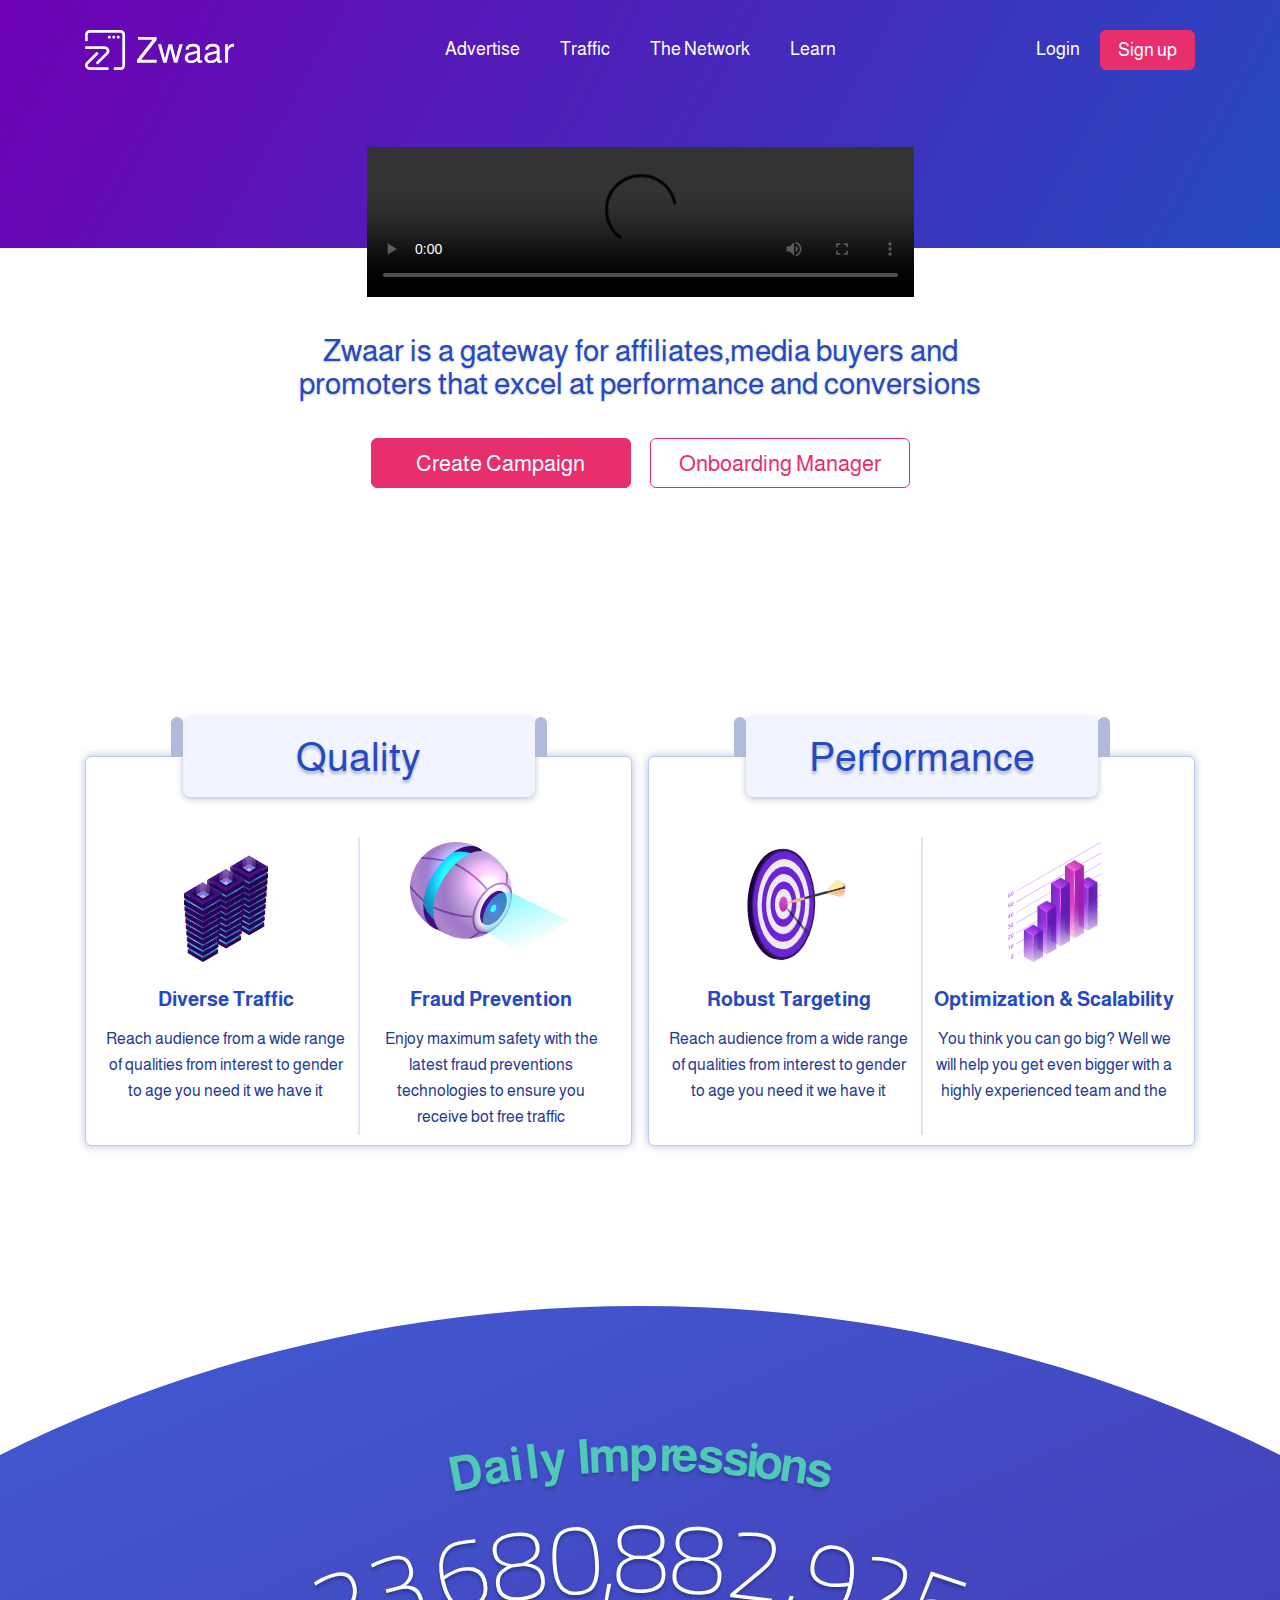
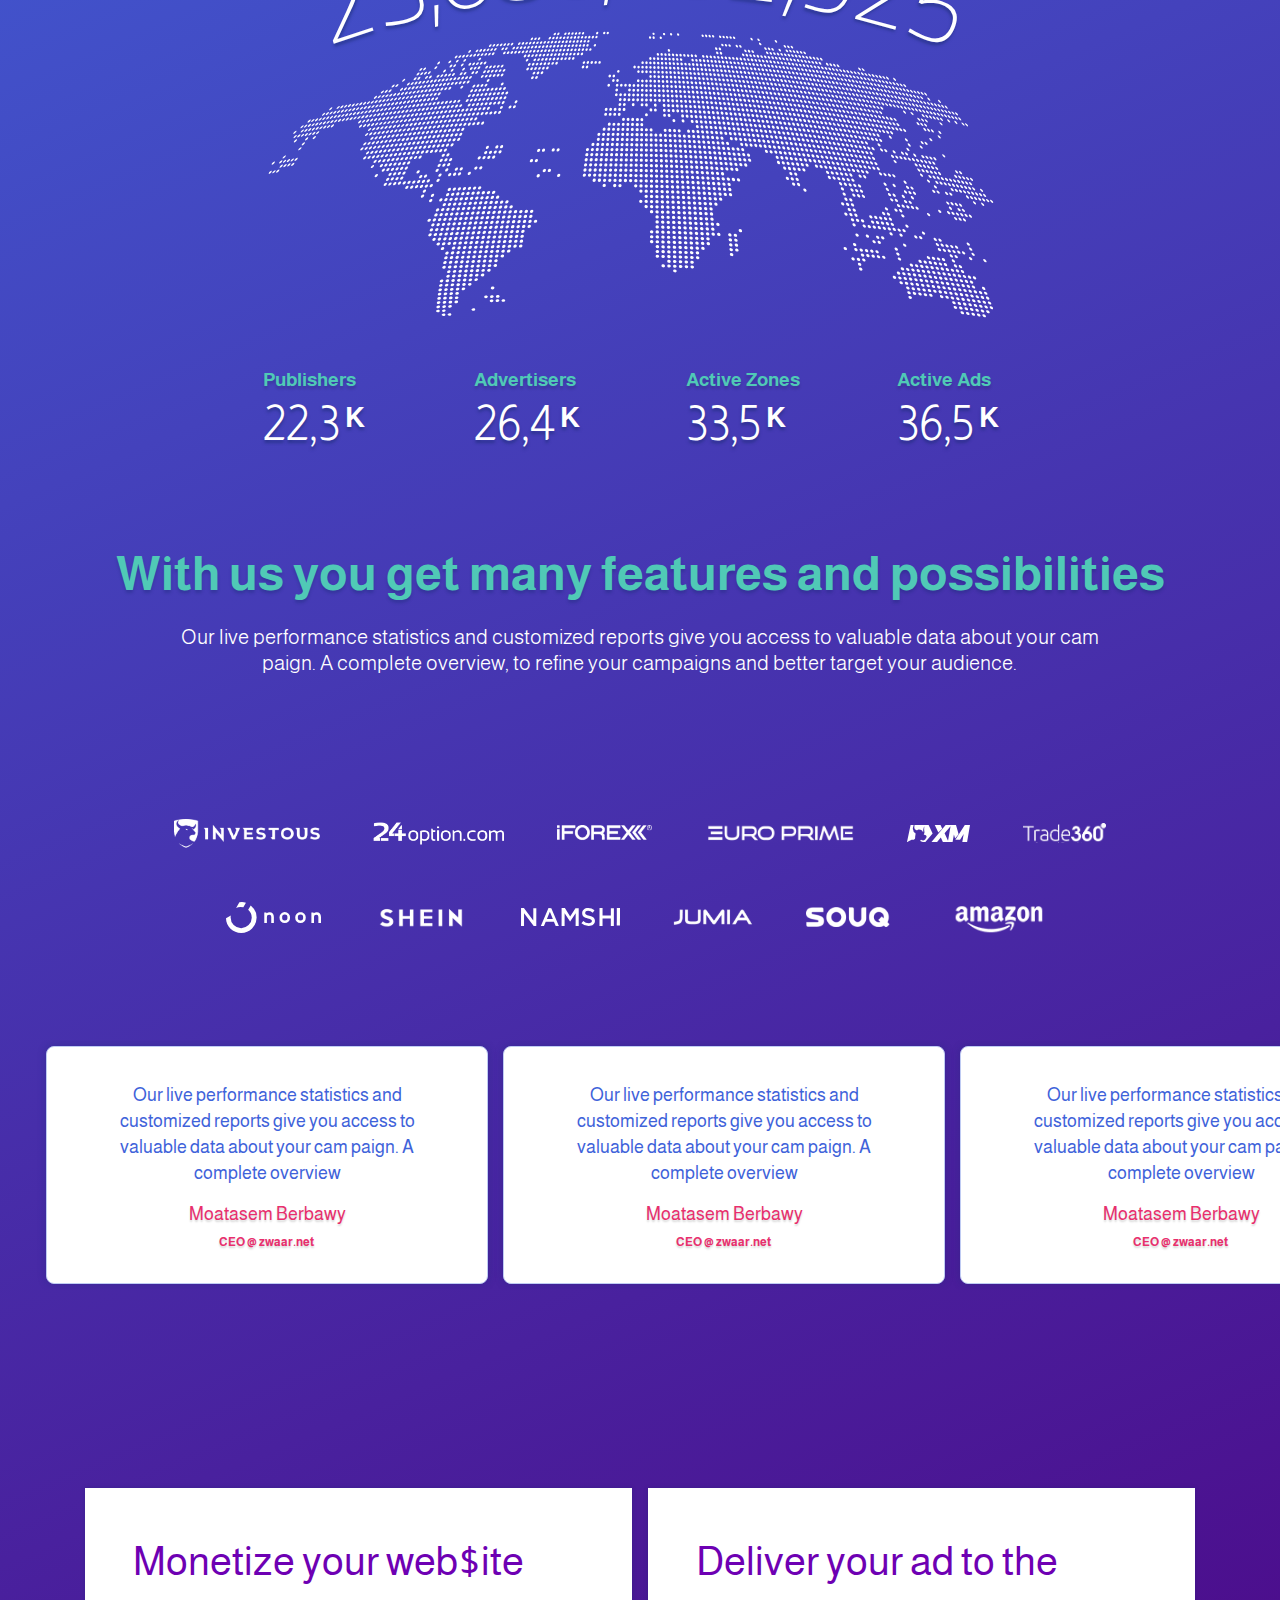
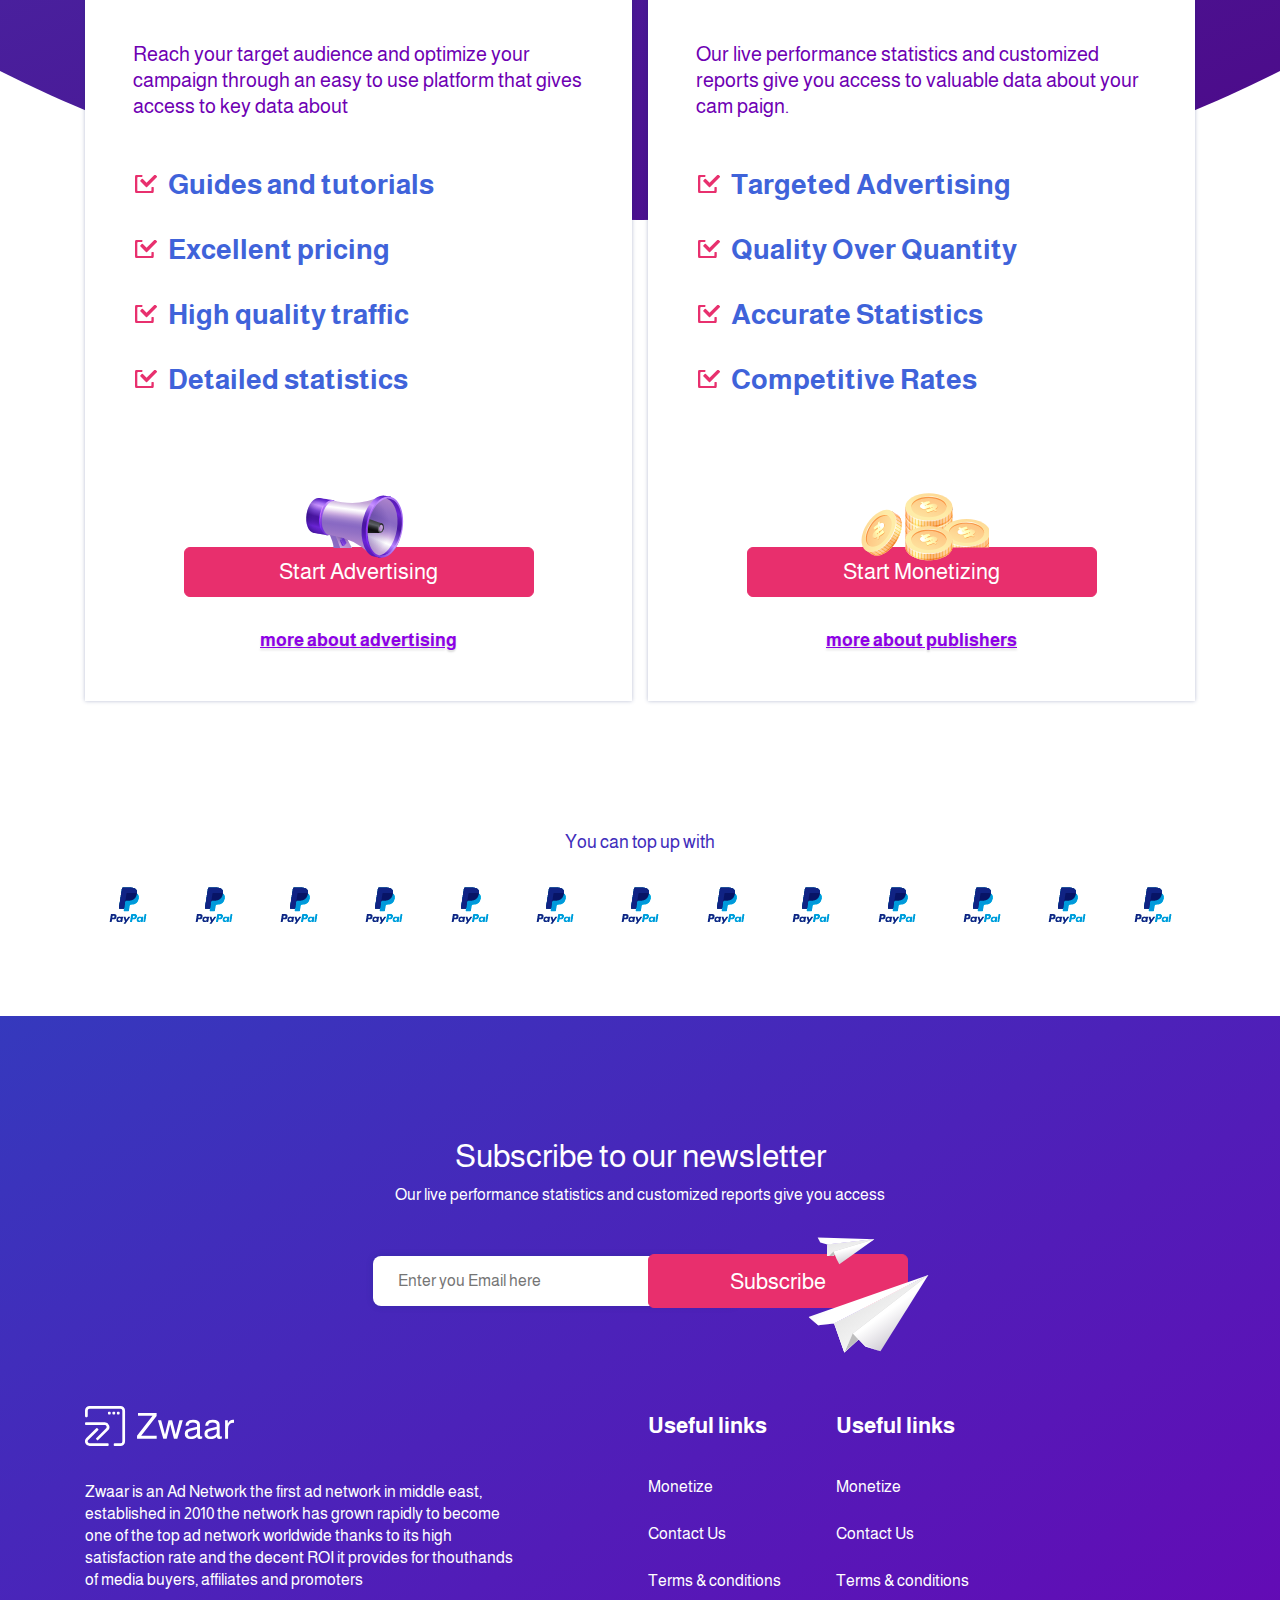
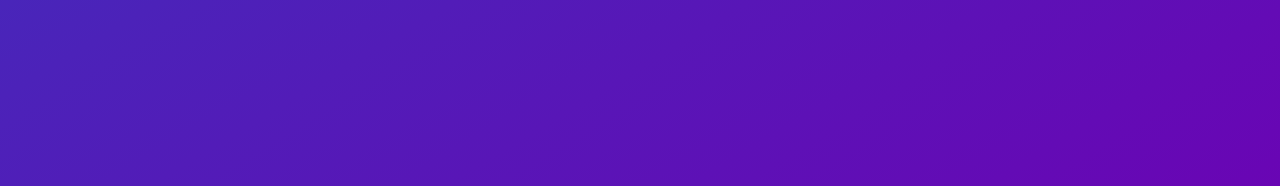
==== commit 183fa542: "changed some graphix but still some of the graphics that i requested were not provided" ====
--- a/index.html
+++ b/index.html
@@ -1,5 +1,5 @@
 <!DOCTYPE html>
-<html lang="ar" dir="rtl">
+<html lang="ar" dir="ltr">
 
 <head>
   <meta name="viewport" content="width=device-width, initial-scale=1, shrink-to-fit=no">
@@ -102,1133 +102,8 @@
           <div class="row" style="">
             <div class="col-md-6">
               <div class="sub-item px-1">
-                <!-- <img src="assets/images/diverse-traffic.svg" alt="diverse-traffic"> -->
-                <svg id="Group_10121" data-name="Group 10121" xmlns="http://www.w3.org/2000/svg" xmlns:xlink="http://www.w3.org/1999/xlink" width="106.451" height="126.985" viewBox="0 0 106.451 126.985">
-  <defs>
-    <linearGradient id="linear-gradient" x1="0.667" y1="0.56" x2="-1.533" y2="-0.231" gradientUnits="objectBoundingBox">
-      <stop offset="0" stop-color="#25054d"/>
-      <stop offset="1" stop-color="#45108a"/>
-    </linearGradient>
-    <linearGradient id="linear-gradient-2" x1="1.911" y1="0.88" x2="-0.974" y2="0.103" xlink:href="#linear-gradient"/>
-    <linearGradient id="linear-gradient-3" x1="-0.021" y1="-1.201" x2="0.539" y2="0.629" xlink:href="#linear-gradient"/>
-    <linearGradient id="linear-gradient-4" x1="0.664" y1="0.565" x2="-1.497" y2="-0.288" gradientUnits="objectBoundingBox">
-      <stop offset="0.035" stop-color="#138bbd"/>
-      <stop offset="0.226" stop-color="#169ac6"/>
-      <stop offset="0.595" stop-color="#1ec2df"/>
-      <stop offset="1" stop-color="#2af6ff"/>
-    </linearGradient>
-    <radialGradient id="radial-gradient" cx="0.272" cy="0.674" r="0.678" gradientTransform="matrix(-0.611, 0, 0, 1, 0.527, 0)" gradientUnits="objectBoundingBox">
-      <stop offset="0" stop-color="#fff"/>
-      <stop offset="1"/>
-    </radialGradient>
-    <linearGradient id="linear-gradient-5" x1="1.886" y1="0.91" x2="-0.948" y2="0.072" xlink:href="#linear-gradient-4"/>
-    <radialGradient id="radial-gradient-2" cx="0.548" cy="0.451" r="0.801" gradientTransform="matrix(-0.61, 0, 0, 1, 0.864, 0)" xlink:href="#radial-gradient"/>
-    <radialGradient id="radial-gradient-3" cx="0.272" cy="0.674" r="0.678" xlink:href="#radial-gradient"/>
-    <radialGradient id="radial-gradient-4" cx="0.548" cy="0.451" r="0.801" gradientTransform="matrix(-0.61, 0, 0, 1, 0.864, 0)" xlink:href="#radial-gradient"/>
-    <radialGradient id="radial-gradient-5" cx="0.272" cy="0.674" r="0.678" xlink:href="#radial-gradient"/>
-    <radialGradient id="radial-gradient-6" cx="0.548" cy="0.451" r="0.801" gradientTransform="matrix(-0.61, 0, 0, 1, 0.864, 0)" xlink:href="#radial-gradient"/>
-    <radialGradient id="radial-gradient-7" cx="0.272" cy="0.674" r="0.678" xlink:href="#radial-gradient"/>
-    <radialGradient id="radial-gradient-8" cx="0.548" cy="0.451" r="0.801" gradientTransform="matrix(-0.61, 0, 0, 1, 0.864, 0)" xlink:href="#radial-gradient"/>
-    <radialGradient id="radial-gradient-9" cx="0.272" cy="0.674" r="0.678" xlink:href="#radial-gradient"/>
-    <radialGradient id="radial-gradient-10" cx="0.548" cy="0.451" r="0.801" gradientTransform="matrix(-0.61, 0, 0, 1, 0.864, 0)" xlink:href="#radial-gradient"/>
-    <radialGradient id="radial-gradient-11" cx="0.272" cy="0.674" r="0.678" xlink:href="#radial-gradient"/>
-    <radialGradient id="radial-gradient-12" cx="0.548" cy="0.451" r="0.801" gradientTransform="matrix(-0.61, 0, 0, 1, 0.864, 0)" xlink:href="#radial-gradient"/>
-    <radialGradient id="radial-gradient-13" cx="0.272" cy="0.674" r="0.678" xlink:href="#radial-gradient"/>
-    <radialGradient id="radial-gradient-14" cx="0.548" cy="0.451" r="0.801" gradientTransform="matrix(-0.61, 0, 0, 1, 0.864, 0)" xlink:href="#radial-gradient"/>
-    <radialGradient id="radial-gradient-15" cx="0.272" cy="0.674" r="0.678" xlink:href="#radial-gradient"/>
-    <radialGradient id="radial-gradient-16" cx="0.548" cy="0.451" r="0.801" gradientTransform="matrix(-0.61, 0, 0, 1, 0.864, 0)" xlink:href="#radial-gradient"/>
-    <radialGradient id="radial-gradient-17" cx="0.272" cy="0.674" r="0.678" xlink:href="#radial-gradient"/>
-    <radialGradient id="radial-gradient-18" cx="0.548" cy="0.451" r="0.801" gradientTransform="matrix(-0.61, 0, 0, 1, 0.864, 0)" xlink:href="#radial-gradient"/>
-    <linearGradient id="linear-gradient-49" x1="-116.867" y1="269.998" x2="-116.31" y2="271.832" xlink:href="#linear-gradient"/>
-    <linearGradient id="linear-gradient-50" x1="1.329" y1="0.944" x2="-0.57" y2="0.01" xlink:href="#linear-gradient"/>
-    <linearGradient id="linear-gradient-51" x1="0.673" y1="0.565" x2="0.017" y2="0.135" xlink:href="#linear-gradient"/>
-    <linearGradient id="linear-gradient-52" x1="0.5" y1="-0.141" x2="0.5" y2="0.862" gradientUnits="objectBoundingBox">
-      <stop offset="0.03" stop-color="#7c1dc9"/>
-      <stop offset="0.214" stop-color="#6e41d1"/>
-      <stop offset="0.618" stop-color="#4c9be8"/>
-      <stop offset="1" stop-color="#2af6ff"/>
-    </linearGradient>
-    <linearGradient id="linear-gradient-53" x1="0.5" y1="1" x2="0.5" y2="0.019" gradientUnits="objectBoundingBox">
-      <stop offset="0" stop-color="#7c1dc9"/>
-      <stop offset="0.03" stop-color="#741bbc"/>
-      <stop offset="0.162" stop-color="#55148b"/>
-      <stop offset="0.297" stop-color="#3b0d60"/>
-      <stop offset="0.433" stop-color="#25083d"/>
-      <stop offset="0.57" stop-color="#150422"/>
-      <stop offset="0.709" stop-color="#09020f"/>
-      <stop offset="0.851" stop-color="#020003"/>
-      <stop offset="1"/>
-    </linearGradient>
-    <linearGradient id="linear-gradient-54" x1="0.5" y1="1" x2="0.5" y2="0.019" gradientUnits="objectBoundingBox">
-      <stop offset="0" stop-color="#1bb0d4"/>
-      <stop offset="0.054" stop-color="#189cbc"/>
-      <stop offset="0.183" stop-color="#11738b"/>
-      <stop offset="0.315" stop-color="#0c5060"/>
-      <stop offset="0.448" stop-color="#07333d"/>
-      <stop offset="0.581" stop-color="#041c22"/>
-      <stop offset="0.717" stop-color="#010c0f"/>
-      <stop offset="0.855" stop-color="#000303"/>
-      <stop offset="1"/>
-    </linearGradient>
-    <radialGradient id="radial-gradient-19" cx="0.272" cy="0.674" r="0.678" xlink:href="#radial-gradient"/>
-    <radialGradient id="radial-gradient-20" cx="0.548" cy="0.451" r="0.801" gradientTransform="matrix(-0.61, 0, 0, 1, 0.864, 0)" xlink:href="#radial-gradient"/>
-    <radialGradient id="radial-gradient-21" cx="0.272" cy="0.674" r="0.678" xlink:href="#radial-gradient"/>
-    <radialGradient id="radial-gradient-22" cx="0.548" cy="0.451" r="0.801" gradientTransform="matrix(-0.61, 0, 0, 1, 0.864, 0)" xlink:href="#radial-gradient"/>
-    <radialGradient id="radial-gradient-23" cx="0.272" cy="0.674" r="0.678" xlink:href="#radial-gradient"/>
-    <radialGradient id="radial-gradient-24" cx="0.548" cy="0.451" r="0.801" gradientTransform="matrix(-0.61, 0, 0, 1, 0.864, 0)" xlink:href="#radial-gradient"/>
-    <linearGradient id="linear-gradient-70" x1="0.667" y1="0.56" x2="-1.533" y2="-0.231" xlink:href="#linear-gradient"/>
-    <radialGradient id="radial-gradient-25" cx="0.272" cy="0.674" r="0.678" xlink:href="#radial-gradient"/>
-    <radialGradient id="radial-gradient-26" cx="0.548" cy="0.451" r="0.801" gradientTransform="matrix(-0.61, 0, 0, 1, 0.864, 0)" xlink:href="#radial-gradient"/>
-    <radialGradient id="radial-gradient-27" cx="0.272" cy="0.674" r="0.678" xlink:href="#radial-gradient"/>
-    <radialGradient id="radial-gradient-28" cx="0.548" cy="0.451" r="0.801" gradientTransform="matrix(-0.61, 0, 0, 1, 0.864, 0)" xlink:href="#radial-gradient"/>
-    <radialGradient id="radial-gradient-29" cx="0.272" cy="0.674" r="0.678" xlink:href="#radial-gradient"/>
-    <radialGradient id="radial-gradient-30" cx="0.548" cy="0.451" r="0.801" gradientTransform="matrix(-0.61, 0, 0, 1, 0.864, 0)" xlink:href="#radial-gradient"/>
-    <radialGradient id="radial-gradient-31" cx="0.272" cy="0.674" r="0.678" xlink:href="#radial-gradient"/>
-    <radialGradient id="radial-gradient-32" cx="0.548" cy="0.451" r="0.801" gradientTransform="matrix(-0.61, 0, 0, 1, 0.864, 0)" xlink:href="#radial-gradient"/>
-    <radialGradient id="radial-gradient-33" cx="0.272" cy="0.674" r="0.678" xlink:href="#radial-gradient"/>
-    <radialGradient id="radial-gradient-34" cx="0.548" cy="0.451" r="0.801" gradientTransform="matrix(-0.61, 0, 0, 1, 0.864, 0)" xlink:href="#radial-gradient"/>
-    <radialGradient id="radial-gradient-35" cx="0.272" cy="0.674" r="0.678" xlink:href="#radial-gradient"/>
-    <radialGradient id="radial-gradient-36" cx="0.548" cy="0.451" r="0.801" gradientTransform="matrix(-0.61, 0, 0, 1, 0.864, 0)" xlink:href="#radial-gradient"/>
-    <linearGradient id="linear-gradient-103" x1="-114.892" y1="268.008" x2="-114.335" y2="269.842" xlink:href="#linear-gradient"/>
-    <linearGradient id="linear-gradient-104" x1="1.329" y1="0.944" x2="-0.57" y2="0.01" xlink:href="#linear-gradient"/>
-    <radialGradient id="radial-gradient-37" cx="0.272" cy="0.674" r="0.678" xlink:href="#radial-gradient"/>
-    <radialGradient id="radial-gradient-38" cx="0.548" cy="0.451" r="0.801" gradientTransform="matrix(-0.61, 0, 0, 1, 0.864, 0)" xlink:href="#radial-gradient"/>
-    <radialGradient id="radial-gradient-39" cx="0.272" cy="0.674" r="0.678" xlink:href="#radial-gradient"/>
-    <radialGradient id="radial-gradient-40" cx="0.548" cy="0.451" r="0.801" gradientTransform="matrix(-0.61, 0, 0, 1, 0.864, 0)" xlink:href="#radial-gradient"/>
-    <radialGradient id="radial-gradient-41" cx="0.272" cy="0.674" r="0.678" xlink:href="#radial-gradient"/>
-    <radialGradient id="radial-gradient-42" cx="0.548" cy="0.451" r="0.801" gradientTransform="matrix(-0.61, 0, 0, 1, 0.864, 0)" xlink:href="#radial-gradient"/>
-    <radialGradient id="radial-gradient-43" cx="0.272" cy="0.674" r="0.678" xlink:href="#radial-gradient"/>
-    <radialGradient id="radial-gradient-44" cx="0.548" cy="0.451" r="0.801" gradientTransform="matrix(-0.61, 0, 0, 1, 0.864, 0)" xlink:href="#radial-gradient"/>
-    <radialGradient id="radial-gradient-45" cx="0.272" cy="0.674" r="0.678" xlink:href="#radial-gradient"/>
-    <radialGradient id="radial-gradient-46" cx="0.548" cy="0.451" r="0.801" gradientTransform="matrix(-0.61, 0, 0, 1, 0.864, 0)" xlink:href="#radial-gradient"/>
-    <radialGradient id="radial-gradient-47" cx="0.272" cy="0.674" r="0.678" xlink:href="#radial-gradient"/>
-    <radialGradient id="radial-gradient-48" cx="0.548" cy="0.451" r="0.801" gradientTransform="matrix(-0.61, 0, 0, 1, 0.864, 0)" xlink:href="#radial-gradient"/>
-    <radialGradient id="radial-gradient-49" cx="0.272" cy="0.674" r="0.678" xlink:href="#radial-gradient"/>
-    <radialGradient id="radial-gradient-50" cx="0.548" cy="0.451" r="0.801" gradientTransform="matrix(-0.61, 0, 0, 1, 0.864, 0)" xlink:href="#radial-gradient"/>
-    <radialGradient id="radial-gradient-51" cx="0.272" cy="0.674" r="0.678" xlink:href="#radial-gradient"/>
-    <radialGradient id="radial-gradient-52" cx="0.548" cy="0.451" r="0.801" gradientTransform="matrix(-0.61, 0, 0, 1, 0.864, 0)" xlink:href="#radial-gradient"/>
-    <radialGradient id="radial-gradient-53" cx="0.272" cy="0.674" r="0.678" xlink:href="#radial-gradient"/>
-    <radialGradient id="radial-gradient-54" cx="0.548" cy="0.451" r="0.801" gradientTransform="matrix(-0.61, 0, 0, 1, 0.864, 0)" xlink:href="#radial-gradient"/>
-    <linearGradient id="linear-gradient-157" x1="-112.906" y1="266.011" x2="-112.348" y2="267.845" xlink:href="#linear-gradient"/>
-    <linearGradient id="linear-gradient-163" x1="4185.732" y1="0.752" x2="4132.182" y2="0.248" gradientUnits="objectBoundingBox">
-      <stop offset="0" stop-color="#fff"/>
-      <stop offset="0.217"/>
-      <stop offset="0.419" stop-color="#2af6ff"/>
-      <stop offset="0.596"/>
-    </linearGradient>
-    <linearGradient id="linear-gradient-164" x1="-1.033" y1="-0.867" x2="0.875" y2="0.829" gradientUnits="objectBoundingBox">
-      <stop offset="0" stop-color="#271273"/>
-      <stop offset="0.135" stop-color="#1f0e5b"/>
-      <stop offset="0.398" stop-color="#110834"/>
-      <stop offset="0.638" stop-color="#070317"/>
-      <stop offset="0.847" stop-color="#020006"/>
-      <stop offset="1"/>
-    </linearGradient>
-    <linearGradient id="linear-gradient-165" x1="-0.985" y1="-0.828" x2="0.88" y2="0.834" gradientUnits="objectBoundingBox">
-      <stop offset="0" stop-color="#291676"/>
-      <stop offset="0.13" stop-color="#21115f"/>
-      <stop offset="0.398" stop-color="#120a36"/>
-      <stop offset="0.642" stop-color="#080418"/>
-      <stop offset="0.85" stop-color="#020106"/>
-      <stop offset="1"/>
-    </linearGradient>
-    <linearGradient id="linear-gradient-166" x1="-0.938" y1="-0.79" x2="0.887" y2="0.839" gradientUnits="objectBoundingBox">
-      <stop offset="0" stop-color="#2a1a7a"/>
-      <stop offset="0.128" stop-color="#221563"/>
-      <stop offset="0.401" stop-color="#130c38"/>
-      <stop offset="0.646" stop-color="#080519"/>
-      <stop offset="0.855" stop-color="#020106"/>
-      <stop offset="1"/>
-    </linearGradient>
-    <linearGradient id="linear-gradient-167" x1="-0.891" y1="-0.751" x2="0.895" y2="0.845" gradientUnits="objectBoundingBox">
-      <stop offset="0" stop-color="#2c1d7d"/>
-      <stop offset="0.119" stop-color="#241867"/>
-      <stop offset="0.399" stop-color="#140d3b"/>
-      <stop offset="0.649" stop-color="#09061a"/>
-      <stop offset="0.858" stop-color="#020107"/>
-      <stop offset="1"/>
-    </linearGradient>
-    <linearGradient id="linear-gradient-168" x1="-0.844" y1="-0.712" x2="0.902" y2="0.851" gradientUnits="objectBoundingBox">
-      <stop offset="0" stop-color="#2e2180"/>
-      <stop offset="0.108" stop-color="#271b6c"/>
-      <stop offset="0.395" stop-color="#160f3d"/>
-      <stop offset="0.65" stop-color="#0a071c"/>
-      <stop offset="0.86" stop-color="#020107"/>
-      <stop offset="1"/>
-    </linearGradient>
-    <linearGradient id="linear-gradient-169" x1="-0.796" y1="-0.673" x2="0.909" y2="0.857" gradientUnits="objectBoundingBox">
-      <stop offset="0" stop-color="#302583"/>
-      <stop offset="0.094" stop-color="#292071"/>
-      <stop offset="0.39" stop-color="#171241"/>
-      <stop offset="0.651" stop-color="#0a081d"/>
-      <stop offset="0.863" stop-color="#020207"/>
-      <stop offset="1"/>
-    </linearGradient>
-    <linearGradient id="linear-gradient-170" x1="-0.749" y1="-0.634" x2="0.917" y2="0.863" gradientUnits="objectBoundingBox">
-      <stop offset="0" stop-color="#312987"/>
-      <stop offset="0.083" stop-color="#2b2477"/>
-      <stop offset="0.387" stop-color="#181444"/>
-      <stop offset="0.652" stop-color="#0b091f"/>
-      <stop offset="0.865" stop-color="#030208"/>
-      <stop offset="1"/>
-    </linearGradient>
-    <linearGradient id="linear-gradient-171" x1="-0.701" y1="-0.594" x2="0.925" y2="0.869" gradientUnits="objectBoundingBox">
-      <stop offset="0" stop-color="#332c8a"/>
-      <stop offset="0.063" stop-color="#2e287e"/>
-      <stop offset="0.378" stop-color="#1a1748"/>
-      <stop offset="0.651" stop-color="#0c0a20"/>
-      <stop offset="0.867" stop-color="#030208"/>
-      <stop offset="1"/>
-    </linearGradient>
-    <linearGradient id="linear-gradient-172" x1="-0.653" y1="-0.554" x2="0.933" y2="0.876" gradientUnits="objectBoundingBox">
-      <stop offset="0" stop-color="#35308d"/>
-      <stop offset="0.039" stop-color="#322d85"/>
-      <stop offset="0.367" stop-color="#1c1a4c"/>
-      <stop offset="0.648" stop-color="#0d0b22"/>
-      <stop offset="0.868" stop-color="#030309"/>
-      <stop offset="1"/>
-    </linearGradient>
-    <linearGradient id="linear-gradient-173" x1="-0.604" y1="-0.513" x2="0.941" y2="0.882" gradientUnits="objectBoundingBox">
-      <stop offset="0" stop-color="#363491"/>
-      <stop offset="0.016" stop-color="#34328d"/>
-      <stop offset="0.357" stop-color="#1e1d51"/>
-      <stop offset="0.645" stop-color="#0d0d25"/>
-      <stop offset="0.869" stop-color="#03030a"/>
-      <stop offset="1"/>
-    </linearGradient>
-    <linearGradient id="linear-gradient-174" x1="-0.556" y1="-0.472" x2="0.949" y2="0.888" gradientUnits="objectBoundingBox">
-      <stop offset="0" stop-color="#383894"/>
-      <stop offset="0.339" stop-color="#202056"/>
-      <stop offset="0.64" stop-color="#0f0f27"/>
-      <stop offset="0.869" stop-color="#04040a"/>
-      <stop offset="1"/>
-    </linearGradient>
-    <linearGradient id="linear-gradient-175" x1="-0.504" y1="-0.43" x2="0.953" y2="0.895" gradientUnits="objectBoundingBox">
-      <stop offset="0" stop-color="#3a3b97"/>
-      <stop offset="0.318" stop-color="#23245d"/>
-      <stop offset="0.632" stop-color="#10102a"/>
-      <stop offset="0.868" stop-color="#04040b"/>
-      <stop offset="1"/>
-    </linearGradient>
-    <linearGradient id="linear-gradient-176" x1="-0.453" y1="-0.389" x2="0.957" y2="0.902" gradientUnits="objectBoundingBox">
-      <stop offset="0" stop-color="#3c3f9a"/>
-      <stop offset="0.295" stop-color="#262863"/>
-      <stop offset="0.621" stop-color="#11122e"/>
-      <stop offset="0.867" stop-color="#04050c"/>
-      <stop offset="1"/>
-    </linearGradient>
-    <linearGradient id="linear-gradient-177" x1="-0.402" y1="-0.347" x2="0.961" y2="0.908" gradientUnits="objectBoundingBox">
-      <stop offset="0" stop-color="#3d439e"/>
-      <stop offset="0.266" stop-color="#292d6c"/>
-      <stop offset="0.61" stop-color="#131532"/>
-      <stop offset="0.865" stop-color="#05050d"/>
-      <stop offset="1"/>
-    </linearGradient>
-    <linearGradient id="linear-gradient-178" x1="-0.351" y1="-0.304" x2="0.965" y2="0.915" gradientUnits="objectBoundingBox">
-      <stop offset="0" stop-color="#3f47a1"/>
-      <stop offset="0.226" stop-color="#2e3476"/>
-      <stop offset="0.593" stop-color="#151836"/>
-      <stop offset="0.861" stop-color="#05060f"/>
-      <stop offset="1"/>
-    </linearGradient>
-    <linearGradient id="linear-gradient-179" x1="-0.3" y1="-0.261" x2="0.969" y2="0.922" gradientUnits="objectBoundingBox">
-      <stop offset="0" stop-color="#414aa4"/>
-      <stop offset="0.176" stop-color="#333a82"/>
-      <stop offset="0.571" stop-color="#181b3c"/>
-      <stop offset="0.856" stop-color="#060710"/>
-      <stop offset="1"/>
-    </linearGradient>
-    <linearGradient id="linear-gradient-180" x1="-0.249" y1="-0.217" x2="0.973" y2="0.929" gradientUnits="objectBoundingBox">
-      <stop offset="0" stop-color="#424ea8"/>
-      <stop offset="0.116" stop-color="#394391"/>
-      <stop offset="0.544" stop-color="#1a1f43"/>
-      <stop offset="0.849" stop-color="#070812"/>
-      <stop offset="1"/>
-    </linearGradient>
-    <linearGradient id="linear-gradient-181" x1="-0.199" y1="-0.173" x2="0.977" y2="0.937" gradientUnits="objectBoundingBox">
-      <stop offset="0" stop-color="#4452ab"/>
-      <stop offset="0.031" stop-color="#414fa4"/>
-      <stop offset="0.506" stop-color="#1e244c"/>
-      <stop offset="0.839" stop-color="#080a15"/>
-      <stop offset="1"/>
-    </linearGradient>
-    <linearGradient id="linear-gradient-182" x1="-0.149" y1="-0.127" x2="0.98" y2="0.946" gradientUnits="objectBoundingBox">
-      <stop offset="0" stop-color="#4656ae"/>
-      <stop offset="0.454" stop-color="#232b58"/>
-      <stop offset="0.825" stop-color="#090c18"/>
-      <stop offset="1"/>
-    </linearGradient>
-    <linearGradient id="linear-gradient-183" x1="-0.099" y1="-0.081" x2="0.983" y2="0.955" gradientUnits="objectBoundingBox">
-      <stop offset="0" stop-color="#4859b1"/>
-      <stop offset="0.385" stop-color="#2a3467"/>
-      <stop offset="0.805" stop-color="#0b0e1d"/>
-      <stop offset="1"/>
-    </linearGradient>
-    <linearGradient id="linear-gradient-184" x1="-0.049" y1="-0.034" x2="0.986" y2="0.964" gradientUnits="objectBoundingBox">
-      <stop offset="0" stop-color="#495db5"/>
-      <stop offset="0.281" stop-color="#33417e"/>
-      <stop offset="0.776" stop-color="#0e1224"/>
-      <stop offset="1"/>
-    </linearGradient>
-    <linearGradient id="linear-gradient-185" x1="0.001" y1="0.013" x2="0.99" y2="0.973" gradientUnits="objectBoundingBox">
-      <stop offset="0" stop-color="#4b61b8"/>
-      <stop offset="0.109" stop-color="#4255a2"/>
-      <stop offset="0.727" stop-color="#12182e"/>
-      <stop offset="1"/>
-    </linearGradient>
-    <linearGradient id="linear-gradient-187" x1="-0.985" y1="-0.828" x2="0.88" y2="0.834" xlink:href="#linear-gradient-165"/>
-    <linearGradient id="linear-gradient-189" x1="-0.891" y1="-0.751" x2="0.895" y2="0.845" xlink:href="#linear-gradient-167"/>
-    <linearGradient id="linear-gradient-190" x1="-0.844" y1="-0.712" x2="0.902" y2="0.851" xlink:href="#linear-gradient-168"/>
-    <linearGradient id="linear-gradient-191" x1="-0.796" y1="-0.673" x2="0.909" y2="0.857" xlink:href="#linear-gradient-169"/>
-    <linearGradient id="linear-gradient-192" x1="-0.749" y1="-0.634" x2="0.917" y2="0.863" xlink:href="#linear-gradient-170"/>
-    <linearGradient id="linear-gradient-193" x1="-0.701" y1="-0.594" x2="0.925" y2="0.869" xlink:href="#linear-gradient-171"/>
-    <linearGradient id="linear-gradient-194" x1="-0.653" y1="-0.554" x2="0.933" y2="0.876" xlink:href="#linear-gradient-172"/>
-    <linearGradient id="linear-gradient-195" x1="-0.604" y1="-0.513" x2="0.941" y2="0.882" xlink:href="#linear-gradient-173"/>
-    <linearGradient id="linear-gradient-196" x1="-0.556" y1="-0.471" x2="0.949" y2="0.888" xlink:href="#linear-gradient-174"/>
-    <linearGradient id="linear-gradient-197" x1="-0.504" y1="-0.43" x2="0.953" y2="0.895" xlink:href="#linear-gradient-175"/>
-    <linearGradient id="linear-gradient-198" x1="-0.453" y1="-0.389" x2="0.957" y2="0.902" xlink:href="#linear-gradient-176"/>
-    <linearGradient id="linear-gradient-199" x1="-0.402" y1="-0.347" x2="0.961" y2="0.908" xlink:href="#linear-gradient-177"/>
-    <linearGradient id="linear-gradient-200" x1="-0.351" y1="-0.304" x2="0.965" y2="0.915" xlink:href="#linear-gradient-178"/>
-    <linearGradient id="linear-gradient-201" x1="-0.3" y1="-0.261" x2="0.969" y2="0.922" xlink:href="#linear-gradient-179"/>
-    <linearGradient id="linear-gradient-202" x1="-0.249" y1="-0.217" x2="0.973" y2="0.929" xlink:href="#linear-gradient-180"/>
-    <linearGradient id="linear-gradient-204" x1="-0.149" y1="-0.127" x2="0.98" y2="0.946" xlink:href="#linear-gradient-182"/>
-    <linearGradient id="linear-gradient-205" x1="-0.099" y1="-0.081" x2="0.983" y2="0.955" xlink:href="#linear-gradient-183"/>
-    <linearGradient id="linear-gradient-207" x1="0.001" y1="0.013" x2="0.99" y2="0.973" xlink:href="#linear-gradient-185"/>
-    <radialGradient id="radial-gradient-55" cx="0.5" cy="0.5" r="0.5" gradientTransform="matrix(-1, 0, 0, 1, 1, 0)" gradientUnits="objectBoundingBox">
-      <stop offset="0.121" stop-color="#2af6ff"/>
-      <stop offset="0.188" stop-color="#396eba"/>
-      <stop offset="0.237" stop-color="#45108a"/>
-      <stop offset="0.26" stop-color="#3c0d78"/>
-      <stop offset="0.307" stop-color="#2c0a58"/>
-      <stop offset="0.361" stop-color="#1e073c"/>
-      <stop offset="0.421" stop-color="#130426"/>
-      <stop offset="0.491" stop-color="#0a0214"/>
-      <stop offset="0.576" stop-color="#040108"/>
-      <stop offset="0.694" stop-color="#000001"/>
-      <stop offset="1"/>
-    </radialGradient>
-    <radialGradient id="radial-gradient-56" cx="0.5" cy="0.5" r="0.5" gradientTransform="matrix(-1, 0, 0, 1, 1, 0)" gradientUnits="objectBoundingBox">
-      <stop offset="0.121" stop-color="#2af6ff"/>
-      <stop offset="0.186" stop-color="#2d79a5"/>
-      <stop offset="0.237" stop-color="#311b61"/>
-      <stop offset="0.254" stop-color="#2c1857"/>
-      <stop offset="0.311" stop-color="#1e103c"/>
-      <stop offset="0.376" stop-color="#130a26"/>
-      <stop offset="0.451" stop-color="#0a0514"/>
-      <stop offset="0.543" stop-color="#040208"/>
-      <stop offset="0.67" stop-color="#000001"/>
-      <stop offset="1"/>
-    </radialGradient>
-    <radialGradient id="radial-gradient-57" cx="0.5" cy="0.5" r="0.5" xlink:href="#radial-gradient-56"/>
-    <radialGradient id="radial-gradient-58" cx="0.5" cy="0.5" r="0.5" xlink:href="#radial-gradient-56"/>
-    <radialGradient id="radial-gradient-59" cx="0.5" cy="0.5" r="0.5" xlink:href="#radial-gradient-56"/>
-    <radialGradient id="radial-gradient-60" cx="0.5" cy="0.5" r="0.5" xlink:href="#radial-gradient-55"/>
-    <linearGradient id="linear-gradient-230" x1="-1.033" y1="-0.867" x2="0.875" y2="0.829" xlink:href="#linear-gradient-164"/>
-    <linearGradient id="linear-gradient-233" x1="-0.891" y1="-0.751" x2="0.895" y2="0.845" xlink:href="#linear-gradient-167"/>
-    <linearGradient id="linear-gradient-234" x1="-0.844" y1="-0.712" x2="0.902" y2="0.851" xlink:href="#linear-gradient-168"/>
-    <linearGradient id="linear-gradient-237" x1="-0.701" y1="-0.594" x2="0.925" y2="0.869" xlink:href="#linear-gradient-171"/>
-    <linearGradient id="linear-gradient-242" x1="-0.453" y1="-0.389" x2="0.957" y2="0.902" xlink:href="#linear-gradient-176"/>
-    <linearGradient id="linear-gradient-243" x1="-0.402" y1="-0.347" x2="0.961" y2="0.908" xlink:href="#linear-gradient-177"/>
-    <linearGradient id="linear-gradient-248" x1="-0.149" y1="-0.127" x2="0.98" y2="0.946" xlink:href="#linear-gradient-182"/>
-    <linearGradient id="linear-gradient-249" x1="-0.099" y1="-0.081" x2="0.983" y2="0.955" xlink:href="#linear-gradient-183"/>
-    <radialGradient id="radial-gradient-61" cx="0.5" cy="0.5" r="0.5" xlink:href="#radial-gradient-55"/>
-    <linearGradient id="linear-gradient-252" x1="-156.798" y1="3.264" x2="-155.826" y2="4.205" xlink:href="#linear-gradient-163"/>
-    <linearGradient id="linear-gradient-253" x1="94.745" y1="-11332.866" x2="93.892" y2="-11355.878" gradientUnits="objectBoundingBox">
-      <stop offset="0.01"/>
-      <stop offset="0.126" stop-color="#fff"/>
-      <stop offset="0.217"/>
-      <stop offset="0.399" stop-color="#2af6ff"/>
-      <stop offset="0.596"/>
-    </linearGradient>
-    <linearGradient id="linear-gradient-255" x1="-0.985" y1="-0.828" x2="0.88" y2="0.834" xlink:href="#linear-gradient-165"/>
-    <linearGradient id="linear-gradient-257" x1="-0.891" y1="-0.751" x2="0.895" y2="0.845" xlink:href="#linear-gradient-167"/>
-    <linearGradient id="linear-gradient-261" x1="-0.701" y1="-0.594" x2="0.925" y2="0.869" xlink:href="#linear-gradient-171"/>
-    <linearGradient id="linear-gradient-267" x1="-0.402" y1="-0.347" x2="0.961" y2="0.908" xlink:href="#linear-gradient-177"/>
-    <linearGradient id="linear-gradient-274" x1="-0.049" y1="-0.034" x2="0.986" y2="0.964" xlink:href="#linear-gradient-184"/>
-    <radialGradient id="radial-gradient-62" cx="0.5" cy="0.5" r="0.5" gradientTransform="matrix(0.707, -0.707, -0.707, -0.707, 0.5, 1.207)" xlink:href="#radial-gradient-55"/>
-    <linearGradient id="linear-gradient-276" x1="-161.548" y1="3.264" x2="-160.576" y2="4.205" xlink:href="#linear-gradient-163"/>
-    <linearGradient id="linear-gradient-277" x1="97.612" y1="-11377.914" x2="96.759" y2="-11400.923" xlink:href="#linear-gradient-253"/>
-    <linearGradient id="linear-gradient-283" x1="-0.796" y1="-0.673" x2="0.909" y2="0.857" xlink:href="#linear-gradient-169"/>
-    <linearGradient id="linear-gradient-285" x1="-0.701" y1="-0.594" x2="0.925" y2="0.869" xlink:href="#linear-gradient-171"/>
-    <linearGradient id="linear-gradient-286" x1="-0.653" y1="-0.554" x2="0.933" y2="0.876" xlink:href="#linear-gradient-172"/>
-    <linearGradient id="linear-gradient-297" x1="-0.099" y1="-0.081" x2="0.983" y2="0.955" xlink:href="#linear-gradient-183"/>
-    <radialGradient id="radial-gradient-63" cx="0.5" cy="0.5" r="0.5" xlink:href="#radial-gradient-55"/>
-    <linearGradient id="linear-gradient-300" x1="4304.558" y1="0.752" x2="4251.006" y2="0.248" xlink:href="#linear-gradient-163"/>
-    <linearGradient id="linear-gradient-304" x1="-0.891" y1="-0.751" x2="0.895" y2="0.845" xlink:href="#linear-gradient-167"/>
-    <linearGradient id="linear-gradient-312" x1="-0.504" y1="-0.43" x2="0.953" y2="0.895" xlink:href="#linear-gradient-175"/>
-    <linearGradient id="linear-gradient-314" x1="-0.402" y1="-0.347" x2="0.961" y2="0.908" xlink:href="#linear-gradient-177"/>
-    <linearGradient id="linear-gradient-331" x1="-0.653" y1="-0.554" x2="0.933" y2="0.876" xlink:href="#linear-gradient-172"/>
-    <linearGradient id="linear-gradient-339" x1="-0.249" y1="-0.217" x2="0.973" y2="0.929" xlink:href="#linear-gradient-180"/>
-    <linearGradient id="linear-gradient-343" x1="-0.049" y1="-0.034" x2="0.986" y2="0.964" xlink:href="#linear-gradient-184"/>
-    <radialGradient id="radial-gradient-65" cx="0.5" cy="0.5" r="0.5" xlink:href="#radial-gradient-55"/>
-    <radialGradient id="radial-gradient-66" cx="0.5" cy="0.5" r="0.359" gradientTransform="matrix(24.193, -0.879, -44.514, -0.478, 10.659, 1.178)" xlink:href="#radial-gradient"/>
-    <radialGradient id="radial-gradient-67" cx="0.5" cy="0.5" r="0.5" gradientTransform="matrix(-1, 0, 0, 1, 1, 0)" gradientUnits="objectBoundingBox">
-      <stop offset="0.086" stop-color="#fff"/>
-      <stop offset="0.11" stop-color="#776390"/>
-      <stop offset="0.126" stop-color="#25054d"/>
-      <stop offset="0.171" stop-color="#1c033c"/>
-      <stop offset="0.248" stop-color="#120226"/>
-      <stop offset="0.339" stop-color="#0a0114"/>
-      <stop offset="0.45" stop-color="#040008"/>
-      <stop offset="0.603" stop-color="#000001"/>
-      <stop offset="1"/>
-    </radialGradient>
-  </defs>
-  <g id="Group_4273" data-name="Group 4273" transform="translate(52.351 0)">
-    <g id="Group_4268" data-name="Group 4268" transform="translate(0 20.944)">
-      <g id="Group_4243" data-name="Group 4243" transform="translate(3.906 53.243)">
-        <g id="Group_4241" data-name="Group 4241" transform="translate(0 0)">
-          <path id="Path_3223" data-name="Path 3223" d="M944.657,35.833v3.929l-15.7-9.159V26.674Z" transform="translate(-928.954 -17.489)" fill="url(#linear-gradient)"/>
-          <path id="Path_3224" data-name="Path 3224" d="M944.827,37.285l-14.7-8.577v2.773l14.7,8.577Z" transform="translate(-929.624 -18.654)" fill="#25054d"/>
-          <path id="Path_3225" data-name="Path 3225" d="M930.289,28.805v2.62l14.538,8.48v.153l-14.7-8.577V28.708Z" transform="translate(-929.624 -18.654)" fill="#45108a"/>
-          <path id="Path_3226" data-name="Path 3226" d="M892.1,35.811V39.74l15.755-9.185V26.636Z" transform="translate(-876.405 -17.467)" fill="url(#linear-gradient-2)"/>
-          <path id="Path_3227" data-name="Path 3227" d="M908.024,31.432V28.669l-14.757,8.594v2.773Z" transform="translate(-877.074 -18.632)" fill="#25054d" opacity="0.2"/>
-          <path id="Path_3228" data-name="Path 3228" d="M907.83,31.349V28.782l.194-.113v2.764l-14.757,8.6v-.2Z" transform="translate(-877.074 -18.632)" fill="#45108a"/>
-          <path id="Path_3229" data-name="Path 3229" d="M923.549,14.345,907.793,23.52,892.1,14.362l15.772-9.185Z" transform="translate(-892.099 -5.177)" fill="url(#linear-gradient-3)"/>
-        </g>
-        <g id="Group_4242" data-name="Group 4242" transform="translate(1.114 6.575)">
-          <path id="Path_3230" data-name="Path 3230" d="M943.541,29.112V31.68l-14.591-8.51V20.6Z" transform="translate(-928.951 -20.586)" fill="url(#linear-gradient-4)"/>
-          <path id="Path_3231" data-name="Path 3231" d="M943.541,34.175v.4l-14.591-8.51v-.4Z" transform="translate(-928.951 -23.486)" fill="url(#radial-gradient)" style="mix-blend-mode: color-dodge;isolation: isolate"/>
-          <path id="Path_3232" data-name="Path 3232" d="M894.706,29.091V31.66l14.639-8.534V20.566Z" transform="translate(-880.123 -20.566)" fill="url(#linear-gradient-5)"/>
-          <path id="Path_3233" data-name="Path 3233" d="M894.706,34.155v.4l14.639-8.534v-.4Z" transform="translate(-880.123 -23.466)" fill="url(#radial-gradient-2)" style="mix-blend-mode: color-dodge;isolation: isolate"/>
-        </g>
-      </g>
-      <g id="Group_4246" data-name="Group 4246" transform="translate(3.418 46.588)">
-        <g id="Group_4244" data-name="Group 4244">
-          <path id="Path_3234" data-name="Path 3234" d="M945.146,21.208v4.051l-16.191-9.443V11.765Z" transform="translate(-928.956 -2.294)" fill="url(#linear-gradient)"/>
-          <path id="Path_3235" data-name="Path 3235" d="M945.322,22.7l-15.161-8.843v2.859l15.161,8.843Z" transform="translate(-929.646 -3.496)" fill="#25054d"/>
-          <path id="Path_3236" data-name="Path 3236" d="M930.333,13.962v2.7l14.99,8.743v.157l-15.161-8.843V13.862Z" transform="translate(-929.646 -3.496)" fill="#45108a"/>
-          <path id="Path_3237" data-name="Path 3237" d="M890.956,21.185v4.051l16.245-9.47V11.725Z" transform="translate(-874.775 -2.272)" fill="url(#linear-gradient-2)"/>
-          <path id="Path_3238" data-name="Path 3238" d="M907.376,16.671V13.821l-15.215,8.86V25.54Z" transform="translate(-875.464 -3.472)" fill="#25054d" opacity="0.2"/>
-          <path id="Path_3239" data-name="Path 3239" d="M907.176,16.585V13.938l.2-.117v2.849l-15.215,8.87v-.2Z" transform="translate(-875.464 -3.472)" fill="#45108a"/>
-          <path id="Path_3240" data-name="Path 3240" d="M923.382-.947l-16.245,9.46L890.956-.93l16.262-9.47Z" transform="translate(-890.956 10.4)" fill="url(#linear-gradient-3)"/>
-        </g>
-        <g id="Group_4245" data-name="Group 4245" transform="translate(1.149 6.779)">
-          <path id="Path_3241" data-name="Path 3241" d="M944,14.278v2.648L928.952,8.151V5.5Z" transform="translate(-928.952 -5.488)" fill="url(#linear-gradient-4)"/>
-          <path id="Path_3242" data-name="Path 3242" d="M944,19.5v.417l-15.044-8.774v-.417Z" transform="translate(-928.952 -8.478)" fill="url(#radial-gradient-3)" style="mix-blend-mode: color-dodge;isolation: isolate"/>
-          <path id="Path_3243" data-name="Path 3243" d="M893.644,14.257V16.9l15.094-8.8V5.467Z" transform="translate(-878.609 -5.467)" fill="url(#linear-gradient-5)"/>
-          <path id="Path_3244" data-name="Path 3244" d="M893.644,19.477v.417l15.094-8.8v-.408Z" transform="translate(-878.609 -8.457)" fill="url(#radial-gradient-4)" style="mix-blend-mode: color-dodge;isolation: isolate"/>
-        </g>
-      </g>
-      <g id="Group_4249" data-name="Group 4249" transform="translate(2.93 39.932)">
-        <g id="Group_4247" data-name="Group 4247" transform="translate(0 0)">
-          <path id="Path_3245" data-name="Path 3245" d="M945.635,6.583v4.173L928.957,1.028V-3.145Z" transform="translate(-928.957 12.9)" fill="url(#linear-gradient)"/>
-          <path id="Path_3246" data-name="Path 3246" d="M945.816,8.125,930.2-.984V1.961l15.618,9.109Z" transform="translate(-929.669 11.663)" fill="#25054d"/>
-          <path id="Path_3247" data-name="Path 3247" d="M930.375-.881V1.9l15.441,9.006v.162L930.2,1.961V-.984Z" transform="translate(-929.669 11.663)" fill="#45108a"/>
-          <path id="Path_3248" data-name="Path 3248" d="M889.813,6.56v4.173L906.547.977V-3.185Z" transform="translate(-873.144 12.923)" fill="url(#linear-gradient-2)"/>
-          <path id="Path_3249" data-name="Path 3249" d="M906.728,1.909V-1.026L891.054,8.1v2.945Z" transform="translate(-873.855 11.687)" fill="#25054d" opacity="0.2"/>
-          <path id="Path_3250" data-name="Path 3250" d="M906.521,1.82V-.906l.206-.12V1.909l-15.673,9.137v-.209Z" transform="translate(-873.855 11.687)" fill="#45108a"/>
-          <path id="Path_3251" data-name="Path 3251" d="M923.216-16.239,906.482-6.494l-16.669-9.728,16.752-9.755Z" transform="translate(-889.813 25.977)" fill="url(#linear-gradient-3)"/>
-        </g>
-        <g id="Group_4248" data-name="Group 4248" transform="translate(1.183 6.984)">
-          <path id="Path_3252" data-name="Path 3252" d="M944.45-.556V2.172l-15.5-9.039V-9.595Z" transform="translate(-928.954 9.61)" fill="url(#linear-gradient-4)"/>
-          <path id="Path_3253" data-name="Path 3253" d="M944.45,4.822v.43l-15.5-9.039v-.43Z" transform="translate(-928.954 6.53)" fill="url(#radial-gradient-5)" style="mix-blend-mode: color-dodge;isolation: isolate"/>
-          <path id="Path_3254" data-name="Path 3254" d="M892.582-.577V2.15l15.548-9.064V-9.632Z" transform="translate(-877.094 9.632)" fill="url(#linear-gradient-5)"/>
-          <path id="Path_3255" data-name="Path 3255" d="M892.582,4.8v.43l15.548-9.064v-.42Z" transform="translate(-877.094 6.552)" fill="url(#radial-gradient-6)" style="mix-blend-mode: color-dodge;isolation: isolate"/>
-        </g>
-      </g>
-      <g id="Group_4252" data-name="Group 4252" transform="translate(2.441 33.277)">
-        <g id="Group_4250" data-name="Group 4250">
-          <path id="Path_3256" data-name="Path 3256" d="M946.125-8.042v4.295L928.959-13.76v-4.295Z" transform="translate(-928.959 28.095)" fill="url(#linear-gradient)"/>
-          <path id="Path_3257" data-name="Path 3257" d="M946.311-6.455l-16.074-9.375V-12.8l16.074,9.376Z" transform="translate(-929.691 26.821)" fill="#25054d"/>
-          <path id="Path_3258" data-name="Path 3258" d="M930.419-15.725v2.864l15.892,9.269v.167L930.237-12.8v-3.031Z" transform="translate(-929.691 26.821)" fill="#45108a"/>
-          <path id="Path_3259" data-name="Path 3259" d="M888.671-8.066v4.295l17.223-10.04V-18.1Z" transform="translate(-871.514 28.119)" fill="url(#linear-gradient-2)"/>
-          <path id="Path_3260" data-name="Path 3260" d="M906.079-12.853v-3.021L889.948-6.48v3.031Z" transform="translate(-872.246 26.846)" fill="#25054d" opacity="0.2"/>
-          <path id="Path_3261" data-name="Path 3261" d="M905.867-12.944V-15.75l.212-.124v3.021l-16.131,9.4v-.215Z" transform="translate(-872.246 26.846)" fill="#45108a"/>
-          <path id="Path_3262" data-name="Path 3262" d="M923.05-31.531,905.827-21.5,888.671-31.514l17.242-10.04Z" transform="translate(-888.671 41.554)" fill="url(#linear-gradient-3)"/>
-        </g>
-        <g id="Group_4251" data-name="Group 4251" transform="translate(1.218 7.188)">
-          <path id="Path_3263" data-name="Path 3263" d="M944.9-15.39v2.807l-15.95-9.3v-2.807Z" transform="translate(-928.955 24.709)" fill="url(#linear-gradient-4)"/>
-          <path id="Path_3264" data-name="Path 3264" d="M944.9-9.855v.443l-15.95-9.3v-.443Z" transform="translate(-928.955 21.539)" fill="url(#radial-gradient-7)" style="mix-blend-mode: color-dodge;isolation: isolate"/>
-          <path id="Path_3265" data-name="Path 3265" d="M891.521-15.412V-12.6l16-9.329v-2.8Z" transform="translate(-875.58 24.731)" fill="url(#linear-gradient-5)"/>
-          <path id="Path_3266" data-name="Path 3266" d="M891.521-9.877v.443l16-9.329V-19.2Z" transform="translate(-875.58 21.561)" fill="url(#radial-gradient-8)" style="mix-blend-mode: color-dodge;isolation: isolate"/>
-        </g>
-      </g>
-      <g id="Group_4255" data-name="Group 4255" transform="translate(1.953 26.621)" opacity="0.525">
-        <g id="Group_4253" data-name="Group 4253">
-          <path id="Path_3267" data-name="Path 3267" d="M946.614-22.667v4.417l-17.653-10.3v-4.417Z" transform="translate(-928.961 43.289)" fill="url(#linear-gradient)"/>
-          <path id="Path_3268" data-name="Path 3268" d="M946.805-21.035l-16.531-9.642v3.117l16.531,9.642Z" transform="translate(-929.714 41.98)" fill="#25054d"/>
-          <path id="Path_3269" data-name="Path 3269" d="M930.462-30.568v2.946l16.344,9.533v.171L930.275-27.56v-3.117Z" transform="translate(-929.714 41.98)" fill="#45108a"/>
-          <path id="Path_3270" data-name="Path 3270" d="M887.528-22.692v4.417L905.24-28.6v-4.406Z" transform="translate(-869.884 43.314)" fill="url(#linear-gradient-2)"/>
-          <path id="Path_3271" data-name="Path 3271" d="M905.431-27.615v-3.107l-16.59,9.661v3.117Z" transform="translate(-870.636 42.005)" fill="#25054d" opacity="0.2"/>
-          <path id="Path_3272" data-name="Path 3272" d="M905.213-27.708v-2.886l.218-.127v3.107l-16.59,9.671v-.221Z" transform="translate(-870.636 42.005)" fill="#45108a"/>
-          <path id="Path_3273" data-name="Path 3273" d="M922.884-46.824,905.171-36.509l-17.644-10.3,17.731-10.326Z" transform="translate(-887.528 57.131)" fill="url(#linear-gradient-3)"/>
-        </g>
-        <g id="Group_4254" data-name="Group 4254" transform="translate(1.252 7.392)">
-          <path id="Path_3274" data-name="Path 3274" d="M945.359-30.223v2.887l-16.4-9.567V-39.79Z" transform="translate(-928.957 39.807)" fill="url(#linear-gradient-4)"/>
-          <path id="Path_3275" data-name="Path 3275" d="M945.359-24.531v.455l-16.4-9.567V-34.1Z" transform="translate(-928.957 36.547)" fill="url(#radial-gradient-9)" style="mix-blend-mode: color-dodge;isolation: isolate"/>
-          <path id="Path_3276" data-name="Path 3276" d="M890.459-30.246v2.887l16.458-9.594V-39.83Z" transform="translate(-874.065 39.83)" fill="url(#linear-gradient-5)"/>
-          <path id="Path_3277" data-name="Path 3277" d="M890.459-24.554v.455l16.458-9.594v-.445Z" transform="translate(-874.065 36.57)" fill="url(#radial-gradient-10)" style="mix-blend-mode: color-dodge;isolation: isolate"/>
-        </g>
-      </g>
-      <g id="Group_4258" data-name="Group 4258" transform="translate(1.465 19.966)" opacity="0.644">
-        <g id="Group_4256" data-name="Group 4256">
-          <path id="Path_3278" data-name="Path 3278" d="M947.1-37.292v4.539L928.962-43.335v-4.539Z" transform="translate(-928.962 58.484)" fill="url(#linear-gradient)"/>
-          <path id="Path_3279" data-name="Path 3279" d="M947.3-35.615l-16.987-9.908v3.2L947.3-32.412Z" transform="translate(-929.736 57.138)" fill="#25054d"/>
-          <path id="Path_3280" data-name="Path 3280" d="M930.5-45.411v3.027l16.8,9.8v.176L930.312-42.32v-3.2Z" transform="translate(-929.736 57.138)" fill="#45108a"/>
-          <path id="Path_3281" data-name="Path 3281" d="M886.385-37.318v4.539l18.2-10.611v-4.527Z" transform="translate(-868.254 58.509)" fill="url(#linear-gradient-2)"/>
-          <path id="Path_3282" data-name="Path 3282" d="M904.783-42.376v-3.193l-17.048,9.928v3.2Z" transform="translate(-869.027 57.164)" fill="#25054d" opacity="0.2"/>
-          <path id="Path_3283" data-name="Path 3283" d="M904.558-42.472v-2.966l.224-.131v3.193l-17.048,9.938v-.227Z" transform="translate(-869.027 57.164)" fill="#45108a"/>
-          <path id="Path_3284" data-name="Path 3284" d="M922.717-62.116l-18.2,10.6L886.385-62.1l18.221-10.611Z" transform="translate(-886.385 72.708)" fill="url(#linear-gradient-3)"/>
-        </g>
-        <g id="Group_4257" data-name="Group 4257" transform="translate(1.287 7.596)">
-          <path id="Path_3285" data-name="Path 3285" d="M945.814-45.057v2.967l-16.856-9.831v-2.967Z" transform="translate(-928.958 54.906)" fill="url(#linear-gradient-4)"/>
-          <path id="Path_3286" data-name="Path 3286" d="M945.814-39.208v.468l-16.856-9.831v-.468Z" transform="translate(-928.958 51.556)" fill="url(#radial-gradient-11)" style="mix-blend-mode: color-dodge;isolation: isolate"/>
-          <path id="Path_3287" data-name="Path 3287" d="M889.4-45.08v2.967l16.912-9.859v-2.956Z" transform="translate(-872.55 54.929)" fill="url(#linear-gradient-5)"/>
-          <path id="Path_3288" data-name="Path 3288" d="M889.4-39.231v.468l16.912-9.859v-.457Z" transform="translate(-872.55 51.579)" fill="url(#radial-gradient-12)" style="mix-blend-mode: color-dodge;isolation: isolate"/>
-        </g>
-      </g>
-      <g id="Group_4261" data-name="Group 4261" transform="translate(0.976 13.311)" opacity="0.762">
-        <g id="Group_4259" data-name="Group 4259">
-          <path id="Path_3289" data-name="Path 3289" d="M947.592-51.917v4.661L928.964-58.122v-4.661Z" transform="translate(-928.964 73.679)" fill="url(#linear-gradient)"/>
-          <path id="Path_3290" data-name="Path 3290" d="M947.794-50.2,930.35-60.369v3.289l17.444,10.174Z" transform="translate(-929.758 72.297)" fill="#25054d"/>
-          <path id="Path_3291" data-name="Path 3291" d="M930.548-60.254v3.108l17.247,10.059v.181L930.35-57.08v-3.289Z" transform="translate(-929.758 72.297)" fill="#45108a"/>
-          <path id="Path_3292" data-name="Path 3292" d="M885.242-51.943v4.661l18.691-10.9v-4.649Z" transform="translate(-866.624 73.704)" fill="url(#linear-gradient-2)"/>
-          <path id="Path_3293" data-name="Path 3293" d="M904.134-57.138v-3.278L886.628-50.222v3.289Z" transform="translate(-867.418 72.323)" fill="#25054d" opacity="0.2"/>
-          <path id="Path_3294" data-name="Path 3294" d="M903.9-57.237v-3.046l.23-.134v3.278L886.628-46.933v-.233Z" transform="translate(-867.418 72.323)" fill="#45108a"/>
-          <path id="Path_3295" data-name="Path 3295" d="M922.551-77.408,903.86-66.524,885.242-77.389l18.711-10.9Z" transform="translate(-885.242 88.285)" fill="url(#linear-gradient-3)"/>
-        </g>
-        <g id="Group_4260" data-name="Group 4260" transform="translate(1.321 7.8)">
-          <path id="Path_3296" data-name="Path 3296" d="M946.268-59.891v3.047l-17.309-10.1v-3.047Z" transform="translate(-928.959 70.004)" fill="url(#linear-gradient-4)"/>
-          <path id="Path_3297" data-name="Path 3297" d="M946.268-53.884v.48L928.959-63.5v-.48Z" transform="translate(-928.959 66.564)" fill="url(#radial-gradient-13)" style="mix-blend-mode: color-dodge;isolation: isolate"/>
-          <path id="Path_3298" data-name="Path 3298" d="M888.335-59.915v3.047L905.7-66.993v-3.036Z" transform="translate(-871.036 70.028)" fill="url(#linear-gradient-5)"/>
-          <path id="Path_3299" data-name="Path 3299" d="M888.335-53.908v.48L905.7-63.552v-.469Z" transform="translate(-871.036 66.588)" fill="url(#radial-gradient-14)" style="mix-blend-mode: color-dodge;isolation: isolate"/>
-        </g>
-      </g>
-      <g id="Group_4264" data-name="Group 4264" transform="translate(0.488 6.655)" opacity="0.881">
-        <g id="Group_4262" data-name="Group 4262">
-          <path id="Path_3300" data-name="Path 3300" d="M948.081-66.543v4.783L928.965-72.91v-4.783Z" transform="translate(-928.965 88.873)" fill="url(#linear-gradient)"/>
-          <path id="Path_3301" data-name="Path 3301" d="M948.289-64.775l-17.9-10.441v3.375l17.9,10.441Z" transform="translate(-929.781 87.455)" fill="#25054d"/>
-          <path id="Path_3302" data-name="Path 3302" d="M930.591-75.1v3.19l17.7,10.323v.186l-17.9-10.441v-3.375Z" transform="translate(-929.781 87.455)" fill="#45108a"/>
-          <path id="Path_3303" data-name="Path 3303" d="M884.1-66.569v4.783l19.18-11.181v-4.771Z" transform="translate(-864.994 88.9)" fill="url(#linear-gradient-2)"/>
-          <path id="Path_3304" data-name="Path 3304" d="M903.486-71.9v-3.364L885.522-64.8v3.375Z" transform="translate(-865.809 87.483)" fill="#25054d" opacity="0.2"/>
-          <path id="Path_3305" data-name="Path 3305" d="M903.25-72v-3.125l.236-.138V-71.9L885.522-61.427v-.239Z" transform="translate(-865.809 87.483)" fill="#45108a"/>
-          <path id="Path_3306" data-name="Path 3306" d="M922.385-92.7l-19.18,11.169L884.1-92.681l19.2-11.181Z" transform="translate(-884.1 103.862)" fill="url(#linear-gradient-3)"/>
-        </g>
-        <g id="Group_4263" data-name="Group 4263" transform="translate(1.356 8.004)">
-          <path id="Path_3307" data-name="Path 3307" d="M946.723-74.725V-71.6l-17.762-10.36v-3.126Z" transform="translate(-928.961 85.103)" fill="url(#linear-gradient-4)"/>
-          <path id="Path_3308" data-name="Path 3308" d="M946.723-68.561v.493l-17.762-10.36v-.493Z" transform="translate(-928.961 81.573)" fill="url(#radial-gradient-15)" style="mix-blend-mode: color-dodge;isolation: isolate"/>
-          <path id="Path_3309" data-name="Path 3309" d="M887.273-74.749v3.126l17.821-10.389v-3.115Z" transform="translate(-869.521 85.127)" fill="url(#linear-gradient-5)"/>
-          <path id="Path_3310" data-name="Path 3310" d="M887.273-68.586v.493l17.821-10.389v-.482Z" transform="translate(-869.521 81.597)" fill="url(#radial-gradient-16)" style="mix-blend-mode: color-dodge;isolation: isolate"/>
-        </g>
-      </g>
-      <g id="Group_4267" data-name="Group 4267">
-        <g id="Group_4265" data-name="Group 4265">
-          <path id="Path_3311" data-name="Path 3311" d="M948.57-81.168v4.9L928.967-87.7v-4.9Z" transform="translate(-928.967 104.068)" fill="url(#linear-gradient)"/>
-          <path id="Path_3312" data-name="Path 3312" d="M948.783-79.355,930.426-90.062V-86.6l18.357,10.707Z" transform="translate(-929.803 102.613)" fill="#25054d"/>
-          <path id="Path_3313" data-name="Path 3313" d="M930.634-89.941v3.271l18.149,10.586v.19L930.426-86.6v-3.461Z" transform="translate(-929.803 102.613)" fill="#45108a"/>
-          <path id="Path_3314" data-name="Path 3314" d="M882.957-81.195v4.9l19.669-11.466v-4.892Z" transform="translate(-863.364 104.095)" fill="url(#linear-gradient-2)"/>
-          <path id="Path_3315" data-name="Path 3315" d="M902.838-86.661v-3.45L884.415-79.383v3.461Z" transform="translate(-864.199 102.642)" fill="#25054d" opacity="0.2"/>
-          <path id="Path_3316" data-name="Path 3316" d="M902.6-86.765V-89.97l.242-.141v3.45l-18.422,10.74v-.245Z" transform="translate(-864.199 102.642)" fill="#45108a"/>
-          <path id="Path_3317" data-name="Path 3317" d="M922.219-107.993,902.55-96.538l-19.593-11.434,19.69-11.466Z" transform="translate(-882.957 119.439)" fill="url(#linear-gradient-3)"/>
-        </g>
-        <g id="Group_4266" data-name="Group 4266" transform="translate(1.391 8.209)">
-          <path id="Path_3318" data-name="Path 3318" d="M947.177-89.558v3.206L928.962-96.976v-3.206Z" transform="translate(-928.962 100.201)" fill="url(#linear-gradient-4)"/>
-          <path id="Path_3319" data-name="Path 3319" d="M947.177-83.238v.505L928.962-93.356v-.505Z" transform="translate(-928.962 96.581)" fill="url(#radial-gradient-17)" style="mix-blend-mode: color-dodge;isolation: isolate"/>
-          <path id="Path_3320" data-name="Path 3320" d="M886.211-89.584v3.206l18.276-10.654v-3.195Z" transform="translate(-868.007 100.226)" fill="url(#linear-gradient-5)"/>
-          <path id="Path_3321" data-name="Path 3321" d="M886.211-83.263v.505l18.276-10.654v-.494Z" transform="translate(-868.007 96.606)" fill="url(#radial-gradient-18)" style="mix-blend-mode: color-dodge;isolation: isolate"/>
-        </g>
-      </g>
-    </g>
-    <g id="Group_4269" data-name="Group 4269" transform="translate(0 14.024)">
-      <path id="Path_3322" data-name="Path 3322" d="M948.57-97.363v4.9l-19.6-11.434v-4.9Z" transform="translate(-928.967 120.264)" fill="url(#linear-gradient)"/>
-      <path id="Path_3323" data-name="Path 3323" d="M948.783-95.551l-18.357-10.707v3.461l18.357,10.707Z" transform="translate(-929.803 118.809)" fill="#25054d"/>
-      <path id="Path_3324" data-name="Path 3324" d="M930.634-106.137v3.271L948.783-92.28v.19L930.426-102.8v-3.461Z" transform="translate(-929.803 118.809)" fill="#45108a"/>
-      <path id="Path_3325" data-name="Path 3325" d="M882.957-97.39v4.9l19.669-11.466v-4.892Z" transform="translate(-863.364 120.291)" fill="url(#linear-gradient-2)"/>
-      <path id="Path_3326" data-name="Path 3326" d="M902.838-102.857v-3.45L884.415-95.579v3.461Z" transform="translate(-864.199 118.838)" fill="#25054d"/>
-      <path id="Path_3327" data-name="Path 3327" d="M902.6-102.961v-3.205l.242-.141v3.45l-18.422,10.74v-.245Z" transform="translate(-864.199 118.838)" fill="#45108a"/>
-      <path id="Path_3328" data-name="Path 3328" d="M922.219-124.188,902.55-112.734l-19.593-11.434,19.69-11.466Z" transform="translate(-882.957 135.635)" fill="url(#linear-gradient-3)"/>
-    </g>
-    <g id="Group_4270" data-name="Group 4270" transform="translate(6.421 17.929)">
-      <path id="Path_3329" data-name="Path 3329" d="M897.958-118.805l13.208-7.692,13.223,7.615-13.222,7.7Z" transform="translate(-897.958 126.497)" fill="url(#linear-gradient-49)"/>
-      <path id="Path_3330" data-name="Path 3330" d="M897.958-124.224v-2.269l.007,0,13.223,7.615-1.964,1.144Z" transform="translate(-884.758 126.497)" fill="url(#linear-gradient-50)"/>
-      <path id="Path_3331" data-name="Path 3331" d="M942.116-124.224l-11.247,6.549-1.962-1.131,13.208-7.692Z" transform="translate(-928.908 126.497)" fill="url(#linear-gradient-51)"/>
-    </g>
-    <g id="Group_4271" data-name="Group 4271" transform="translate(12.781 22.686)">
-      <path id="Path_3332" data-name="Path 3332" d="M926.556-111.387l-6.809,3.965-6.9-3.971,6.817-3.97Z" transform="translate(-912.845 115.362)" fill="url(#linear-gradient-52)"/>
-    </g>
-    <path id="Path_3333" data-name="Path 3333" d="M912.845-156.2l6.876-4,6.835,4v19.135l-6.809,3.965-6.9-3.97Z" transform="translate(-900.064 163.729)" fill="url(#linear-gradient-53)" style="mix-blend-mode: screen;isolation: isolate"/>
-    <g id="Group_4272" data-name="Group 4272" transform="translate(16.347 26.816)">
-      <path id="Path_3334" data-name="Path 3334" d="M927.77-103.788l-3.268,1.9-3.312-1.905,3.271-1.9Z" transform="translate(-921.191 105.696)" fill="#f1f2f2"/>
-    </g>
-    <path id="Path_3335" data-name="Path 3335" d="M921.191-166.537l3.3-1.922,3.28,1.918v26.805l-3.267,1.9-3.312-1.905Z" transform="translate(-904.844 168.459)" fill="url(#linear-gradient-54)" style="mix-blend-mode: screen;isolation: isolate"/>
-  </g>
-  <g id="Group_4306" data-name="Group 4306" transform="translate(26.253 15.239)">
-    <g id="Group_4301" data-name="Group 4301" transform="translate(0 20.944)">
-      <g id="Group_4276" data-name="Group 4276" transform="translate(3.906 53.243)">
-        <g id="Group_4274" data-name="Group 4274" transform="translate(0 0)">
-          <path id="Path_3336" data-name="Path 3336" d="M1005.74,71.5v3.929l-15.7-9.159V62.341Z" transform="translate(-990.037 -53.156)" fill="url(#linear-gradient)"/>
-          <path id="Path_3337" data-name="Path 3337" d="M1005.911,72.951l-14.7-8.577v2.773l14.7,8.577Z" transform="translate(-990.707 -54.321)" fill="#25054d"/>
-          <path id="Path_3338" data-name="Path 3338" d="M991.373,64.472v2.62l14.538,8.48v.153l-14.7-8.577V64.375Z" transform="translate(-990.707 -54.321)" fill="#45108a"/>
-          <path id="Path_3339" data-name="Path 3339" d="M953.182,71.478v3.929l15.755-9.185V62.3Z" transform="translate(-937.488 -53.134)" fill="url(#linear-gradient-2)"/>
-          <path id="Path_3340" data-name="Path 3340" d="M969.107,67.1V64.335l-14.757,8.594V75.7Z" transform="translate(-938.157 -54.298)" fill="#25054d" opacity="0.2"/>
-          <path id="Path_3341" data-name="Path 3341" d="M968.913,67.016V64.448l.194-.113V67.1l-14.757,8.6v-.2Z" transform="translate(-938.157 -54.298)" fill="#45108a"/>
-          <path id="Path_3342" data-name="Path 3342" d="M984.632,50.012l-15.755,9.175-15.694-9.159,15.772-9.185Z" transform="translate(-953.182 -40.843)" fill="url(#linear-gradient-3)"/>
-        </g>
-        <g id="Group_4275" data-name="Group 4275" transform="translate(1.114 6.575)">
-          <path id="Path_3343" data-name="Path 3343" d="M1004.625,64.778v2.568l-14.591-8.51V56.268Z" transform="translate(-990.034 -56.253)" fill="url(#linear-gradient-4)"/>
-          <path id="Path_3344" data-name="Path 3344" d="M1004.625,69.841v.4l-14.591-8.51v-.4Z" transform="translate(-990.034 -59.153)" fill="url(#radial-gradient-19)" style="mix-blend-mode: color-dodge;isolation: isolate"/>
-          <path id="Path_3345" data-name="Path 3345" d="M955.789,64.758v2.568l14.639-8.534V56.233Z" transform="translate(-941.207 -56.233)" fill="url(#linear-gradient-5)"/>
-          <path id="Path_3346" data-name="Path 3346" d="M955.789,69.821v.4l14.639-8.534v-.4Z" transform="translate(-941.207 -59.133)" fill="url(#radial-gradient-20)" style="mix-blend-mode: color-dodge;isolation: isolate"/>
-        </g>
-      </g>
-      <g id="Group_4279" data-name="Group 4279" transform="translate(3.418 46.588)">
-        <g id="Group_4277" data-name="Group 4277" transform="translate(0 0)">
-          <path id="Path_3347" data-name="Path 3347" d="M1006.23,56.874v4.051l-16.191-9.443V47.431Z" transform="translate(-990.039 -37.961)" fill="url(#linear-gradient)"/>
-          <path id="Path_3348" data-name="Path 3348" d="M1006.405,58.372l-15.161-8.843v2.859l15.161,8.843Z" transform="translate(-990.73 -39.162)" fill="#25054d"/>
-          <path id="Path_3349" data-name="Path 3349" d="M991.416,49.629v2.7l14.99,8.743v.157l-15.161-8.843V49.529Z" transform="translate(-990.73 -39.162)" fill="#45108a"/>
-          <path id="Path_3350" data-name="Path 3350" d="M952.039,56.852V60.9l16.245-9.47V47.392Z" transform="translate(-935.858 -37.939)" fill="url(#linear-gradient-2)"/>
-          <path id="Path_3351" data-name="Path 3351" d="M968.459,52.337V49.488l-15.215,8.86v2.859Z" transform="translate(-936.548 -39.139)" fill="#25054d" opacity="0.2"/>
-          <path id="Path_3352" data-name="Path 3352" d="M968.259,52.251V49.6l.2-.117v2.849l-15.215,8.87V61Z" transform="translate(-936.548 -39.139)" fill="#45108a"/>
-          <path id="Path_3353" data-name="Path 3353" d="M984.466,34.72l-16.245,9.46-16.182-9.443,16.262-9.47Z" transform="translate(-952.039 -25.266)" fill="url(#linear-gradient-3)"/>
-        </g>
-        <g id="Group_4278" data-name="Group 4278" transform="translate(1.149 6.779)">
-          <path id="Path_3354" data-name="Path 3354" d="M1005.079,49.945v2.648l-15.044-8.774V41.17Z" transform="translate(-990.035 -41.155)" fill="url(#linear-gradient-4)"/>
-          <path id="Path_3355" data-name="Path 3355" d="M1005.079,55.165v.417l-15.044-8.774v-.417Z" transform="translate(-990.035 -44.145)" fill="url(#radial-gradient-21)" style="mix-blend-mode: color-dodge;isolation: isolate"/>
-          <path id="Path_3356" data-name="Path 3356" d="M954.727,49.924v2.648l15.094-8.8V41.134Z" transform="translate(-939.692 -41.134)" fill="url(#linear-gradient-5)"/>
-          <path id="Path_3357" data-name="Path 3357" d="M954.727,55.144v.417l15.094-8.8v-.408Z" transform="translate(-939.692 -44.124)" fill="url(#radial-gradient-22)" style="mix-blend-mode: color-dodge;isolation: isolate"/>
-        </g>
-      </g>
-      <g id="Group_4282" data-name="Group 4282" transform="translate(2.93 39.932)">
-        <g id="Group_4280" data-name="Group 4280" transform="translate(0 0)">
-          <path id="Path_3358" data-name="Path 3358" d="M1006.719,42.249v4.173l-16.678-9.728V32.522Z" transform="translate(-990.041 -22.767)" fill="url(#linear-gradient)"/>
-          <path id="Path_3359" data-name="Path 3359" d="M1006.9,43.792l-15.618-9.109v2.945l15.618,9.109Z" transform="translate(-990.752 -24.004)" fill="#25054d"/>
-          <path id="Path_3360" data-name="Path 3360" d="M991.459,34.785v2.783l15.441,9.006v.162l-15.618-9.109V34.682Z" transform="translate(-990.752 -24.004)" fill="#45108a"/>
-          <path id="Path_3361" data-name="Path 3361" d="M950.9,42.226V46.4l16.734-9.755V32.481Z" transform="translate(-934.228 -22.743)" fill="url(#linear-gradient-2)"/>
-          <path id="Path_3362" data-name="Path 3362" d="M967.811,37.576V34.64l-15.673,9.127v2.945Z" transform="translate(-934.938 -23.98)" fill="#25054d" opacity="0.2"/>
-          <path id="Path_3363" data-name="Path 3363" d="M967.6,37.487V34.76l.206-.12v2.935l-15.673,9.137V46.5Z" transform="translate(-934.938 -23.98)" fill="#45108a"/>
-          <path id="Path_3364" data-name="Path 3364" d="M984.3,19.428l-16.734,9.745L950.9,19.445l16.752-9.755Z" transform="translate(-950.897 -9.689)" fill="url(#linear-gradient-3)"/>
-        </g>
-        <g id="Group_4281" data-name="Group 4281" transform="translate(1.183 6.984)">
-          <path id="Path_3365" data-name="Path 3365" d="M1005.534,35.111v2.728l-15.5-9.039V26.072Z" transform="translate(-990.037 -26.056)" fill="url(#linear-gradient-4)"/>
-          <path id="Path_3366" data-name="Path 3366" d="M1005.534,40.488v.43l-15.5-9.039v-.43Z" transform="translate(-990.037 -29.136)" fill="url(#radial-gradient-23)" style="mix-blend-mode: color-dodge;isolation: isolate"/>
-          <path id="Path_3367" data-name="Path 3367" d="M953.666,35.089v2.728l15.548-9.064V26.035Z" transform="translate(-938.177 -26.035)" fill="url(#linear-gradient-5)"/>
-          <path id="Path_3368" data-name="Path 3368" d="M953.666,40.467v.43l15.548-9.064v-.42Z" transform="translate(-938.177 -29.115)" fill="url(#radial-gradient-24)" style="mix-blend-mode: color-dodge;isolation: isolate"/>
-        </g>
-      </g>
-      <g id="Group_4285" data-name="Group 4285" transform="translate(2.441 33.277)">
-        <g id="Group_4283" data-name="Group 4283">
-          <path id="Path_3369" data-name="Path 3369" d="M1007.208,27.624v4.295L990.042,21.907V17.612Z" transform="translate(-990.042 -7.572)" fill="url(#linear-gradient-70)"/>
-          <path id="Path_3370" data-name="Path 3370" d="M1007.394,29.212,991.32,19.836v3.031l16.074,9.376Z" transform="translate(-990.774 -8.845)" fill="#25054d"/>
-          <path id="Path_3371" data-name="Path 3371" d="M991.5,19.942v2.864l15.892,9.269v.167L991.32,22.867V19.836Z" transform="translate(-990.774 -8.845)" fill="#45108a"/>
-          <path id="Path_3372" data-name="Path 3372" d="M949.754,27.6V31.9l17.223-10.04V17.571Z" transform="translate(-932.598 -7.548)" fill="url(#linear-gradient-2)"/>
-          <path id="Path_3373" data-name="Path 3373" d="M967.163,22.814V19.793l-16.131,9.394v3.031Z" transform="translate(-933.329 -8.821)" fill="#25054d" opacity="0.2"/>
-          <path id="Path_3374" data-name="Path 3374" d="M966.951,22.723V19.916l.212-.124v3.021l-16.131,9.4V32Z" transform="translate(-933.329 -8.821)" fill="#45108a"/>
-          <path id="Path_3375" data-name="Path 3375" d="M984.133,4.135,966.91,14.165,949.754,4.153,967-5.887Z" transform="translate(-949.754 5.887)" fill="url(#linear-gradient-3)"/>
-        </g>
-        <g id="Group_4284" data-name="Group 4284" transform="translate(1.218 7.188)">
-          <path id="Path_3376" data-name="Path 3376" d="M1005.988,20.277v2.807l-15.95-9.3V10.974Z" transform="translate(-990.038 -10.958)" fill="url(#linear-gradient-4)"/>
-          <path id="Path_3377" data-name="Path 3377" d="M1005.988,25.812v.442l-15.95-9.3v-.442Z" transform="translate(-990.038 -14.128)" fill="url(#radial-gradient-25)" style="mix-blend-mode: color-dodge;isolation: isolate"/>
-          <path id="Path_3378" data-name="Path 3378" d="M952.6,20.255v2.807l16-9.329v-2.8Z" transform="translate(-936.663 -10.936)" fill="url(#linear-gradient-5)"/>
-          <path id="Path_3379" data-name="Path 3379" d="M952.6,25.79v.442l16-9.329V16.47Z" transform="translate(-936.663 -14.106)" fill="url(#radial-gradient-26)" style="mix-blend-mode: color-dodge;isolation: isolate"/>
-        </g>
-      </g>
-      <g id="Group_4288" data-name="Group 4288" transform="translate(1.953 26.621)" opacity="0.525">
-        <g id="Group_4286" data-name="Group 4286">
-          <path id="Path_3380" data-name="Path 3380" d="M1007.7,13v4.417L990.044,7.12V2.7Z" transform="translate(-990.044 7.623)" fill="url(#linear-gradient)"/>
-          <path id="Path_3381" data-name="Path 3381" d="M1007.889,14.632,991.358,4.99V8.107l16.531,9.642Z" transform="translate(-990.797 6.313)" fill="#25054d"/>
-          <path id="Path_3382" data-name="Path 3382" d="M991.545,5.1V8.044l16.344,9.533v.171L991.358,8.107V4.99Z" transform="translate(-990.797 6.313)" fill="#45108a"/>
-          <path id="Path_3383" data-name="Path 3383" d="M948.611,12.975v4.417L966.323,7.066V2.66Z" transform="translate(-930.968 7.647)" fill="url(#linear-gradient-2)"/>
-          <path id="Path_3384" data-name="Path 3384" d="M966.514,8.052V4.945l-16.59,9.661v3.117Z" transform="translate(-931.72 6.338)" fill="#25054d" opacity="0.2"/>
-          <path id="Path_3385" data-name="Path 3385" d="M966.3,7.959V5.072l.218-.127V8.052l-16.59,9.671V17.5Z" transform="translate(-931.72 6.338)" fill="#45108a"/>
-          <path id="Path_3386" data-name="Path 3386" d="M983.967-11.157,966.255-.842l-17.643-10.3,17.731-10.326Z" transform="translate(-948.611 21.464)" fill="url(#linear-gradient-3)"/>
-        </g>
-        <g id="Group_4287" data-name="Group 4287" transform="translate(1.252 7.392)">
-          <path id="Path_3387" data-name="Path 3387" d="M1006.443,5.443V8.33l-16.4-9.567V-4.124Z" transform="translate(-990.04 4.141)" fill="url(#linear-gradient-4)"/>
-          <path id="Path_3388" data-name="Path 3388" d="M1006.443,11.135v.455l-16.4-9.567V1.568Z" transform="translate(-990.04 0.881)" fill="url(#radial-gradient-27)" style="mix-blend-mode: color-dodge;isolation: isolate"/>
-          <path id="Path_3389" data-name="Path 3389" d="M951.542,5.421V8.308L968-1.287V-4.163Z" transform="translate(-935.148 4.163)" fill="url(#linear-gradient-5)"/>
-          <path id="Path_3390" data-name="Path 3390" d="M951.542,11.113v.455L968,1.973V1.529Z" transform="translate(-935.148 0.903)" fill="url(#radial-gradient-28)" style="mix-blend-mode: color-dodge;isolation: isolate"/>
-        </g>
-      </g>
-      <g id="Group_4291" data-name="Group 4291" transform="translate(1.465 19.966)" opacity="0.644">
-        <g id="Group_4289" data-name="Group 4289" transform="translate(0 0)">
-          <path id="Path_3391" data-name="Path 3391" d="M1008.186-1.626V2.913L990.045-7.668v-4.539Z" transform="translate(-990.045 22.817)" fill="url(#linear-gradient)"/>
-          <path id="Path_3392" data-name="Path 3392" d="M1008.383.052,991.4-9.857v3.2l16.987,9.908Z" transform="translate(-990.819 21.471)" fill="#25054d"/>
-          <path id="Path_3393" data-name="Path 3393" d="M991.588-9.744v3.027l16.8,9.8v.176L991.4-6.653v-3.2Z" transform="translate(-990.819 21.471)" fill="#45108a"/>
-          <path id="Path_3394" data-name="Path 3394" d="M947.468-1.651V2.888l18.2-10.611V-12.25Z" transform="translate(-929.338 22.843)" fill="url(#linear-gradient-2)"/>
-          <path id="Path_3395" data-name="Path 3395" d="M965.866-6.71V-9.9L948.818.026v3.2Z" transform="translate(-930.11 21.498)" fill="#25054d" opacity="0.2"/>
-          <path id="Path_3396" data-name="Path 3396" d="M965.642-6.806V-9.772l.224-.131V-6.71L948.818,3.229V3Z" transform="translate(-930.11 21.498)" fill="#45108a"/>
-          <path id="Path_3397" data-name="Path 3397" d="M983.8-26.449l-18.2,10.6L947.468-26.43l18.221-10.611Z" transform="translate(-947.468 37.041)" fill="url(#linear-gradient-3)"/>
-        </g>
-        <g id="Group_4290" data-name="Group 4290" transform="translate(1.287 7.596)">
-          <path id="Path_3398" data-name="Path 3398" d="M1006.9-9.391v2.967l-16.856-9.831v-2.967Z" transform="translate(-990.041 19.239)" fill="url(#linear-gradient-4)"/>
-          <path id="Path_3399" data-name="Path 3399" d="M1006.9-3.541v.468L990.041-12.9v-.468Z" transform="translate(-990.041 15.889)" fill="url(#radial-gradient-29)" style="mix-blend-mode: color-dodge;isolation: isolate"/>
-          <path id="Path_3400" data-name="Path 3400" d="M950.48-9.414v2.967l16.912-9.859v-2.956Z" transform="translate(-933.634 19.262)" fill="url(#linear-gradient-5)"/>
-          <path id="Path_3401" data-name="Path 3401" d="M950.48-3.565V-3.1l16.912-9.859v-.457Z" transform="translate(-933.634 15.912)" fill="url(#radial-gradient-30)" style="mix-blend-mode: color-dodge;isolation: isolate"/>
-        </g>
-      </g>
-      <g id="Group_4294" data-name="Group 4294" transform="translate(0.976 13.311)" opacity="0.762">
-        <g id="Group_4292" data-name="Group 4292">
-          <path id="Path_3402" data-name="Path 3402" d="M1008.675-16.251v4.661L990.047-22.455v-4.661Z" transform="translate(-990.047 38.012)" fill="url(#linear-gradient)"/>
-          <path id="Path_3403" data-name="Path 3403" d="M1008.878-14.528,991.434-24.7v3.289l17.444,10.174Z" transform="translate(-990.841 36.63)" fill="#25054d"/>
-          <path id="Path_3404" data-name="Path 3404" d="M991.631-24.588v3.108l17.247,10.059v.181L991.434-21.414V-24.7Z" transform="translate(-990.841 36.63)" fill="#45108a"/>
-          <path id="Path_3405" data-name="Path 3405" d="M946.326-16.277v4.661l18.691-10.9v-4.649Z" transform="translate(-927.707 38.038)" fill="url(#linear-gradient-2)"/>
-          <path id="Path_3406" data-name="Path 3406" d="M965.218-21.471V-24.75L947.712-14.555v3.289Z" transform="translate(-928.501 36.657)" fill="#25054d" opacity="0.2"/>
-          <path id="Path_3407" data-name="Path 3407" d="M964.988-21.57v-3.046l.23-.134v3.278L947.712-11.266V-11.5Z" transform="translate(-928.501 36.657)" fill="#45108a"/>
-          <path id="Path_3408" data-name="Path 3408" d="M983.634-41.741,964.944-30.857,946.326-41.722l18.711-10.9Z" transform="translate(-946.326 52.618)" fill="url(#linear-gradient-3)"/>
-        </g>
-        <g id="Group_4293" data-name="Group 4293" transform="translate(1.321 7.8)">
-          <path id="Path_3409" data-name="Path 3409" d="M1007.352-24.224v3.046l-17.309-10.1V-34.32Z" transform="translate(-990.043 34.338)" fill="url(#linear-gradient-4)"/>
-          <path id="Path_3410" data-name="Path 3410" d="M1007.352-18.218v.48l-17.309-10.1v-.48Z" transform="translate(-990.043 30.897)" fill="url(#radial-gradient-31)" style="mix-blend-mode: color-dodge;isolation: isolate"/>
-          <path id="Path_3411" data-name="Path 3411" d="M949.418-24.248V-21.2l17.367-10.124v-3.036Z" transform="translate(-932.119 34.362)" fill="url(#linear-gradient-5)"/>
-          <path id="Path_3412" data-name="Path 3412" d="M949.418-18.242v.48l17.367-10.124v-.469Z" transform="translate(-932.119 30.921)" fill="url(#radial-gradient-32)" style="mix-blend-mode: color-dodge;isolation: isolate"/>
-        </g>
-      </g>
-      <g id="Group_4297" data-name="Group 4297" transform="translate(0.488 6.655)" opacity="0.881">
-        <g id="Group_4295" data-name="Group 4295">
-          <path id="Path_3413" data-name="Path 3413" d="M1009.165-30.876v4.783l-19.116-11.15v-4.783Z" transform="translate(-990.049 53.207)" fill="url(#linear-gradient)"/>
-          <path id="Path_3414" data-name="Path 3414" d="M1009.372-29.108l-17.9-10.441v3.375l17.9,10.441Z" transform="translate(-990.864 51.788)" fill="#25054d"/>
-          <path id="Path_3415" data-name="Path 3415" d="M991.674-39.431v3.19l17.7,10.323v.186l-17.9-10.441v-3.375Z" transform="translate(-990.864 51.788)" fill="#45108a"/>
-          <path id="Path_3416" data-name="Path 3416" d="M945.183-30.9v4.783L964.363-37.3v-4.771Z" transform="translate(-926.077 53.233)" fill="url(#linear-gradient-2)"/>
-          <path id="Path_3417" data-name="Path 3417" d="M964.57-36.233V-39.6L946.605-29.136v3.375Z" transform="translate(-926.892 51.816)" fill="#25054d" opacity="0.2"/>
-          <path id="Path_3418" data-name="Path 3418" d="M964.333-36.334V-39.46l.236-.138v3.364L946.605-25.76V-26Z" transform="translate(-926.892 51.816)" fill="#45108a"/>
-          <path id="Path_3419" data-name="Path 3419" d="M983.468-57.034l-19.18,11.169-19.105-11.15,19.2-11.181Z" transform="translate(-945.183 68.195)" fill="url(#linear-gradient-3)"/>
-        </g>
-        <g id="Group_4296" data-name="Group 4296" transform="translate(1.356 8.004)">
-          <path id="Path_3420" data-name="Path 3420" d="M1007.806-39.058v3.126l-17.762-10.36v-3.126Z" transform="translate(-990.044 49.436)" fill="url(#linear-gradient-4)"/>
-          <path id="Path_3421" data-name="Path 3421" d="M1007.806-32.894v.493l-17.762-10.36v-.493Z" transform="translate(-990.044 45.906)" fill="url(#radial-gradient-33)" style="mix-blend-mode: color-dodge;isolation: isolate"/>
-          <path id="Path_3422" data-name="Path 3422" d="M948.357-39.083v3.126l17.821-10.389v-3.115Z" transform="translate(-930.604 49.461)" fill="url(#linear-gradient-5)"/>
-          <path id="Path_3423" data-name="Path 3423" d="M948.357-32.919v.493l17.821-10.389V-43.3Z" transform="translate(-930.604 45.93)" fill="url(#radial-gradient-34)" style="mix-blend-mode: color-dodge;isolation: isolate"/>
-        </g>
-      </g>
-      <g id="Group_4300" data-name="Group 4300">
-        <g id="Group_4298" data-name="Group 4298">
-          <path id="Path_3424" data-name="Path 3424" d="M1009.654-45.5v4.9L990.05-52.03v-4.9Z" transform="translate(-990.05 68.401)" fill="url(#linear-gradient)"/>
-          <path id="Path_3425" data-name="Path 3425" d="M1009.866-43.688,991.509-54.4v3.461l18.357,10.707Z" transform="translate(-990.886 66.947)" fill="#25054d"/>
-          <path id="Path_3426" data-name="Path 3426" d="M991.717-54.274V-51l18.149,10.586v.19L991.509-50.934V-54.4Z" transform="translate(-990.886 66.947)" fill="#45108a"/>
-          <path id="Path_3427" data-name="Path 3427" d="M944.04-45.528v4.9L963.709-52.09v-4.892Z" transform="translate(-924.447 68.428)" fill="url(#linear-gradient-2)"/>
-          <path id="Path_3428" data-name="Path 3428" d="M963.921-50.995v-3.45L945.5-43.716v3.461Z" transform="translate(-925.283 66.975)" fill="#25054d" opacity="0.2"/>
-          <path id="Path_3429" data-name="Path 3429" d="M963.679-51.1V-54.3l.242-.141v3.45L945.5-40.255V-40.5Z" transform="translate(-925.283 66.975)" fill="#45108a"/>
-          <path id="Path_3430" data-name="Path 3430" d="M983.3-72.326,963.633-60.872,944.04-72.306l19.69-11.466Z" transform="translate(-944.04 83.772)" fill="url(#linear-gradient-3)"/>
-        </g>
-        <g id="Group_4299" data-name="Group 4299" transform="translate(1.391 8.209)">
-          <path id="Path_3431" data-name="Path 3431" d="M1008.261-53.892v3.206L990.046-61.31v-3.206Z" transform="translate(-990.046 64.535)" fill="url(#linear-gradient-4)"/>
-          <path id="Path_3432" data-name="Path 3432" d="M1008.261-47.571v.505L990.046-57.69v-.505Z" transform="translate(-990.046 60.914)" fill="url(#radial-gradient-35)" style="mix-blend-mode: color-dodge;isolation: isolate"/>
-          <path id="Path_3433" data-name="Path 3433" d="M947.295-53.917v3.206L965.57-61.365V-64.56Z" transform="translate(-929.09 64.56)" fill="url(#linear-gradient-5)"/>
-          <path id="Path_3434" data-name="Path 3434" d="M947.295-47.6v.505L965.57-57.745v-.494Z" transform="translate(-929.09 60.94)" fill="url(#radial-gradient-36)" style="mix-blend-mode: color-dodge;isolation: isolate"/>
-        </g>
-      </g>
-    </g>
-    <g id="Group_4302" data-name="Group 4302" transform="translate(0 14.025)">
-      <path id="Path_3435" data-name="Path 3435" d="M1009.654-61.7v4.9l-19.6-11.434v-4.9Z" transform="translate(-990.05 84.597)" fill="url(#linear-gradient)"/>
-      <path id="Path_3436" data-name="Path 3436" d="M1009.866-59.884,991.509-70.591v3.461l18.357,10.707Z" transform="translate(-990.886 83.143)" fill="#25054d"/>
-      <path id="Path_3437" data-name="Path 3437" d="M991.717-70.47V-67.2l18.149,10.586v.19L991.509-67.13v-3.461Z" transform="translate(-990.886 83.143)" fill="#45108a"/>
-      <path id="Path_3438" data-name="Path 3438" d="M944.04-61.724v4.9l19.669-11.466v-4.892Z" transform="translate(-924.447 84.624)" fill="url(#linear-gradient-2)"/>
-      <path id="Path_3439" data-name="Path 3439" d="M963.921-67.19v-3.45L945.5-59.912v3.461Z" transform="translate(-925.283 83.171)" fill="#25054d"/>
-      <path id="Path_3440" data-name="Path 3440" d="M963.679-67.294V-70.5l.242-.141v3.45L945.5-56.451V-56.7Z" transform="translate(-925.283 83.171)" fill="#45108a"/>
-      <path id="Path_3441" data-name="Path 3441" d="M983.3-88.522,963.633-77.067,944.04-88.5l19.69-11.466Z" transform="translate(-944.04 99.968)" fill="url(#linear-gradient-3)"/>
-    </g>
-    <g id="Group_4303" data-name="Group 4303" transform="translate(6.421 17.929)">
-      <path id="Path_3442" data-name="Path 3442" d="M959.042-83.138,972.25-90.83l13.223,7.615-13.222,7.7Z" transform="translate(-959.042 90.83)" fill="url(#linear-gradient-103)"/>
-      <path id="Path_3443" data-name="Path 3443" d="M959.042-88.557v-2.269l.007,0,13.223,7.615-1.964,1.144Z" transform="translate(-945.841 90.83)" fill="url(#linear-gradient-104)"/>
-      <path id="Path_3444" data-name="Path 3444" d="M1003.2-88.557l-11.247,6.549-1.962-1.131L1003.2-90.83Z" transform="translate(-989.992 90.83)" fill="url(#linear-gradient-51)"/>
-    </g>
-    <g id="Group_4304" data-name="Group 4304" transform="translate(12.781 22.686)">
-      <path id="Path_3445" data-name="Path 3445" d="M987.639-75.721l-6.809,3.965-6.9-3.971,6.817-3.97Z" transform="translate(-973.928 79.695)" fill="url(#linear-gradient-52)"/>
-    </g>
-    <path id="Path_3446" data-name="Path 3446" d="M973.928-120.529l6.876-4,6.835,4V-101.4l-6.809,3.965-6.9-3.97Z" transform="translate(-961.147 128.062)" fill="url(#linear-gradient-53)" style="mix-blend-mode: screen;isolation: isolate"/>
-    <g id="Group_4305" data-name="Group 4305" transform="translate(16.347 26.816)">
-      <path id="Path_3447" data-name="Path 3447" d="M988.853-68.122l-3.267,1.9-3.312-1.905,3.271-1.9Z" transform="translate(-982.274 70.029)" fill="#f1f2f2"/>
-    </g>
-    <path id="Path_3448" data-name="Path 3448" d="M982.274-130.871l3.3-1.922,3.28,1.918v26.805l-3.267,1.9-3.312-1.905Z" transform="translate(-965.927 132.792)" fill="url(#linear-gradient-54)" style="mix-blend-mode: screen;isolation: isolate"/>
-  </g>
-  <g id="Group_4339" data-name="Group 4339" transform="translate(0 30.525)">
-    <g id="Group_4334" data-name="Group 4334" transform="translate(0 20.944)">
-      <g id="Group_4309" data-name="Group 4309" transform="translate(3.906 53.243)">
-        <g id="Group_4307" data-name="Group 4307">
-          <path id="Path_3449" data-name="Path 3449" d="M1067.185,107.277v3.929l-15.7-9.159V98.118Z" transform="translate(-1051.482 -88.934)" fill="url(#linear-gradient-70)"/>
-          <path id="Path_3450" data-name="Path 3450" d="M1067.355,108.729l-14.7-8.577v2.773l14.7,8.577Z" transform="translate(-1052.152 -90.099)" fill="#25054d"/>
-          <path id="Path_3451" data-name="Path 3451" d="M1052.817,100.25v2.62l14.538,8.48v.153l-14.7-8.577v-2.773Z" transform="translate(-1052.152 -90.099)" fill="#45108a"/>
-          <path id="Path_3452" data-name="Path 3452" d="M1014.627,107.256v3.929L1030.382,102V98.08Z" transform="translate(-998.932 -88.912)" fill="url(#linear-gradient-2)"/>
-          <path id="Path_3453" data-name="Path 3453" d="M1030.552,102.877v-2.764l-14.757,8.594v2.773Z" transform="translate(-999.602 -90.076)" fill="#25054d" opacity="0.2"/>
-          <path id="Path_3454" data-name="Path 3454" d="M1030.358,102.794v-2.567l.194-.113v2.764l-14.757,8.6v-.2Z" transform="translate(-999.602 -90.076)" fill="#45108a"/>
-          <path id="Path_3455" data-name="Path 3455" d="M1046.076,85.79l-15.755,9.175-15.694-9.159,15.772-9.185Z" transform="translate(-1014.627 -76.621)" fill="url(#linear-gradient-3)"/>
-        </g>
-        <g id="Group_4308" data-name="Group 4308" transform="translate(1.114 6.575)">
-          <path id="Path_3456" data-name="Path 3456" d="M1066.069,100.556v2.568l-14.591-8.51V92.046Z" transform="translate(-1051.478 -92.031)" fill="url(#linear-gradient-4)"/>
-          <path id="Path_3457" data-name="Path 3457" d="M1066.069,105.619v.4l-14.591-8.51v-.4Z" transform="translate(-1051.478 -94.931)" fill="url(#radial-gradient-37)" style="mix-blend-mode: color-dodge;isolation: isolate"/>
-          <path id="Path_3458" data-name="Path 3458" d="M1017.234,100.536V103.1l14.639-8.534V92.011Z" transform="translate(-1002.651 -92.011)" fill="url(#linear-gradient-5)"/>
-          <path id="Path_3459" data-name="Path 3459" d="M1017.234,105.6v.4l14.639-8.534v-.4Z" transform="translate(-1002.651 -94.911)" fill="url(#radial-gradient-38)" style="mix-blend-mode: color-dodge;isolation: isolate"/>
-        </g>
-      </g>
-      <g id="Group_4312" data-name="Group 4312" transform="translate(3.418 46.588)">
-        <g id="Group_4310" data-name="Group 4310">
-          <path id="Path_3460" data-name="Path 3460" d="M1067.674,92.652V96.7l-16.191-9.443V83.209Z" transform="translate(-1051.484 -73.739)" fill="url(#linear-gradient)"/>
-          <path id="Path_3461" data-name="Path 3461" d="M1067.85,94.149l-15.161-8.843v2.859l15.161,8.843Z" transform="translate(-1052.174 -74.94)" fill="#25054d"/>
-          <path id="Path_3462" data-name="Path 3462" d="M1052.86,85.406v2.7l14.99,8.743v.157l-15.161-8.843V85.306Z" transform="translate(-1052.174 -74.94)" fill="#45108a"/>
-          <path id="Path_3463" data-name="Path 3463" d="M1013.484,92.63v4.051l16.245-9.47V83.17Z" transform="translate(-997.302 -73.717)" fill="url(#linear-gradient-2)"/>
-          <path id="Path_3464" data-name="Path 3464" d="M1029.9,88.115V85.266l-15.215,8.86v2.859Z" transform="translate(-997.992 -74.917)" fill="#25054d" opacity="0.2"/>
-          <path id="Path_3465" data-name="Path 3465" d="M1029.7,88.029V85.382l.2-.117v2.849l-15.215,8.87v-.2Z" transform="translate(-997.992 -74.917)" fill="#45108a"/>
-          <path id="Path_3466" data-name="Path 3466" d="M1045.91,70.5l-16.245,9.46-16.182-9.443,16.262-9.47Z" transform="translate(-1013.484 -61.044)" fill="url(#linear-gradient-3)"/>
-        </g>
-        <g id="Group_4311" data-name="Group 4311" transform="translate(1.149 6.779)">
-          <path id="Path_3467" data-name="Path 3467" d="M1066.523,85.722V88.37L1051.48,79.6V76.948Z" transform="translate(-1051.48 -76.932)" fill="url(#linear-gradient-4)"/>
-          <path id="Path_3468" data-name="Path 3468" d="M1066.523,90.943v.417l-15.044-8.774v-.417Z" transform="translate(-1051.48 -79.922)" fill="url(#radial-gradient-39)" style="mix-blend-mode: color-dodge;isolation: isolate"/>
-          <path id="Path_3469" data-name="Path 3469" d="M1016.172,85.7v2.648l15.094-8.8V76.912Z" transform="translate(-1001.137 -76.912)" fill="url(#linear-gradient-5)"/>
-          <path id="Path_3470" data-name="Path 3470" d="M1016.172,90.922v.417l15.094-8.8v-.408Z" transform="translate(-1001.137 -79.902)" fill="url(#radial-gradient-40)" style="mix-blend-mode: color-dodge;isolation: isolate"/>
-        </g>
-      </g>
-      <g id="Group_4315" data-name="Group 4315" transform="translate(2.93 39.932)">
-        <g id="Group_4313" data-name="Group 4313" transform="translate(0 0)">
-          <path id="Path_3471" data-name="Path 3471" d="M1068.163,78.027V82.2l-16.678-9.728V68.3Z" transform="translate(-1051.485 -58.544)" fill="url(#linear-gradient-70)"/>
-          <path id="Path_3472" data-name="Path 3472" d="M1068.344,79.569l-15.618-9.109V73.4l15.618,9.109Z" transform="translate(-1052.196 -59.782)" fill="#25054d"/>
-          <path id="Path_3473" data-name="Path 3473" d="M1052.9,70.563v2.783l15.441,9.006v.162L1052.726,73.4V70.46Z" transform="translate(-1052.196 -59.782)" fill="#45108a"/>
-          <path id="Path_3474" data-name="Path 3474" d="M1012.341,78v4.173l16.734-9.755V68.259Z" transform="translate(-995.672 -58.521)" fill="url(#linear-gradient-2)"/>
-          <path id="Path_3475" data-name="Path 3475" d="M1029.255,73.353V70.418l-15.673,9.127V82.49Z" transform="translate(-996.383 -59.758)" fill="#25054d" opacity="0.2"/>
-          <path id="Path_3476" data-name="Path 3476" d="M1029.049,73.265V70.538l.206-.12v2.935l-15.673,9.137v-.209Z" transform="translate(-996.383 -59.758)" fill="#45108a"/>
-          <path id="Path_3477" data-name="Path 3477" d="M1045.744,55.205,1029.01,64.95l-16.669-9.728,16.752-9.755Z" transform="translate(-1012.341 -45.467)" fill="url(#linear-gradient-3)"/>
-        </g>
-        <g id="Group_4314" data-name="Group 4314" transform="translate(1.183 6.984)">
-          <path id="Path_3478" data-name="Path 3478" d="M1066.978,70.889v2.728l-15.5-9.039V61.85Z" transform="translate(-1051.481 -61.834)" fill="url(#linear-gradient-4)"/>
-          <path id="Path_3479" data-name="Path 3479" d="M1066.978,76.266v.43l-15.5-9.039v-.43Z" transform="translate(-1051.481 -64.914)" fill="url(#radial-gradient-41)" style="mix-blend-mode: color-dodge;isolation: isolate"/>
-          <path id="Path_3480" data-name="Path 3480" d="M1015.11,70.867v2.728l15.548-9.064V61.813Z" transform="translate(-999.622 -61.813)" fill="url(#linear-gradient-5)"/>
-          <path id="Path_3481" data-name="Path 3481" d="M1015.11,76.245v.43l15.548-9.064v-.42Z" transform="translate(-999.622 -64.892)" fill="url(#radial-gradient-42)" style="mix-blend-mode: color-dodge;isolation: isolate"/>
-        </g>
-      </g>
-      <g id="Group_4318" data-name="Group 4318" transform="translate(2.441 33.277)">
-        <g id="Group_4316" data-name="Group 4316">
-          <path id="Path_3482" data-name="Path 3482" d="M1068.652,63.4V67.7l-17.166-10.012V53.39Z" transform="translate(-1051.487 -43.35)" fill="url(#linear-gradient)"/>
-          <path id="Path_3483" data-name="Path 3483" d="M1068.839,64.989l-16.074-9.375v3.031l16.074,9.376Z" transform="translate(-1052.219 -44.623)" fill="#25054d"/>
-          <path id="Path_3484" data-name="Path 3484" d="M1052.946,55.72v2.864l15.892,9.269v.167l-16.074-9.376V55.614Z" transform="translate(-1052.219 -44.623)" fill="#45108a"/>
-          <path id="Path_3485" data-name="Path 3485" d="M1011.2,63.378v4.295l17.223-10.04V53.349Z" transform="translate(-994.042 -43.326)" fill="url(#linear-gradient-2)"/>
-          <path id="Path_3486" data-name="Path 3486" d="M1028.607,58.592V55.571l-16.131,9.394V68Z" transform="translate(-994.773 -44.599)" fill="#25054d" opacity="0.2"/>
-          <path id="Path_3487" data-name="Path 3487" d="M1028.395,58.5V55.694l.212-.124v3.021L1012.476,68v-.215Z" transform="translate(-994.773 -44.599)" fill="#45108a"/>
-          <path id="Path_3488" data-name="Path 3488" d="M1045.578,39.913l-17.223,10.03L1011.2,39.931l17.242-10.04Z" transform="translate(-1011.198 -29.89)" fill="url(#linear-gradient-3)"/>
-        </g>
-        <g id="Group_4317" data-name="Group 4317" transform="translate(1.218 7.188)">
-          <path id="Path_3489" data-name="Path 3489" d="M1067.432,56.055v2.807l-15.95-9.3V46.752Z" transform="translate(-1051.483 -46.735)" fill="url(#linear-gradient-4)"/>
-          <path id="Path_3490" data-name="Path 3490" d="M1067.432,61.59v.443l-15.95-9.3v-.443Z" transform="translate(-1051.483 -49.906)" fill="url(#radial-gradient-43)" style="mix-blend-mode: color-dodge;isolation: isolate"/>
-          <path id="Path_3491" data-name="Path 3491" d="M1014.048,56.033V58.84l16-9.329v-2.8Z" transform="translate(-998.107 -46.713)" fill="url(#linear-gradient-5)"/>
-          <path id="Path_3492" data-name="Path 3492" d="M1014.048,61.568v.442l16-9.329v-.433Z" transform="translate(-998.107 -49.883)" fill="url(#radial-gradient-44)" style="mix-blend-mode: color-dodge;isolation: isolate"/>
-        </g>
-      </g>
-      <g id="Group_4321" data-name="Group 4321" transform="translate(1.953 26.621)">
-        <g id="Group_4319" data-name="Group 4319" transform="translate(0 0)">
-          <path id="Path_3493" data-name="Path 3493" d="M1069.142,48.777v4.417l-17.653-10.3V38.481Z" transform="translate(-1051.488 -28.155)" fill="url(#linear-gradient-70)"/>
-          <path id="Path_3494" data-name="Path 3494" d="M1069.333,50.409,1052.8,40.768v3.117l16.531,9.642Z" transform="translate(-1052.241 -29.465)" fill="#25054d"/>
-          <path id="Path_3495" data-name="Path 3495" d="M1052.989,40.877v2.946l16.344,9.533v.171L1052.8,43.885V40.768Z" transform="translate(-1052.241 -29.465)" fill="#45108a"/>
-          <path id="Path_3496" data-name="Path 3496" d="M1010.056,48.753v4.417l17.712-10.326V38.438Z" transform="translate(-992.412 -28.131)" fill="url(#linear-gradient-2)"/>
-          <path id="Path_3497" data-name="Path 3497" d="M1027.959,43.83V40.723l-16.59,9.661V53.5Z" transform="translate(-993.164 -29.439)" fill="#25054d" opacity="0.2"/>
-          <path id="Path_3498" data-name="Path 3498" d="M1027.741,43.736V40.85l.218-.127V43.83l-16.59,9.671V53.28Z" transform="translate(-993.164 -29.439)" fill="#45108a"/>
-          <path id="Path_3499" data-name="Path 3499" d="M1045.411,24.621,1027.7,34.935l-17.644-10.3,17.731-10.326Z" transform="translate(-1010.055 -14.313)" fill="url(#linear-gradient-3)"/>
-        </g>
-        <g id="Group_4320" data-name="Group 4320" transform="translate(1.252 7.392)">
-          <path id="Path_3500" data-name="Path 3500" d="M1067.887,41.221v2.887l-16.4-9.567V31.654Z" transform="translate(-1051.484 -31.637)" fill="url(#linear-gradient-4)"/>
-          <path id="Path_3501" data-name="Path 3501" d="M1067.887,46.913v.455l-16.4-9.567v-.455Z" transform="translate(-1051.484 -34.897)" fill="url(#radial-gradient-45)" style="mix-blend-mode: color-dodge;isolation: isolate"/>
-          <path id="Path_3502" data-name="Path 3502" d="M1012.986,41.2v2.887l16.458-9.594V31.614Z" transform="translate(-996.593 -31.614)" fill="url(#linear-gradient-5)"/>
-          <path id="Path_3503" data-name="Path 3503" d="M1012.986,46.89v.455l16.458-9.594v-.445Z" transform="translate(-996.593 -34.874)" fill="url(#radial-gradient-46)" style="mix-blend-mode: color-dodge;isolation: isolate"/>
-        </g>
-      </g>
-      <g id="Group_4324" data-name="Group 4324" transform="translate(1.465 19.966)">
-        <g id="Group_4322" data-name="Group 4322" transform="translate(0 0)">
-          <path id="Path_3504" data-name="Path 3504" d="M1069.631,34.152v4.539L1051.49,28.11V23.571Z" transform="translate(-1051.49 -12.96)" fill="url(#linear-gradient)"/>
-          <path id="Path_3505" data-name="Path 3505" d="M1069.828,35.829l-16.987-9.908v3.2l16.987,9.908Z" transform="translate(-1052.264 -14.306)" fill="#25054d"/>
-          <path id="Path_3506" data-name="Path 3506" d="M1053.032,26.033V29.06l16.8,9.8v.176l-16.987-9.908v-3.2Z" transform="translate(-1052.264 -14.306)" fill="#45108a"/>
-          <path id="Path_3507" data-name="Path 3507" d="M1008.913,34.127v4.539l18.2-10.611V23.527Z" transform="translate(-990.782 -12.935)" fill="url(#linear-gradient-2)"/>
-          <path id="Path_3508" data-name="Path 3508" d="M1027.311,29.068V25.876L1010.263,35.8v3.2Z" transform="translate(-991.555 -14.28)" fill="#25054d" opacity="0.2"/>
-          <path id="Path_3509" data-name="Path 3509" d="M1027.086,28.972V26.006l.224-.131v3.193l-17.048,9.938V38.78Z" transform="translate(-991.555 -14.28)" fill="#45108a"/>
-          <path id="Path_3510" data-name="Path 3510" d="M1045.245,9.329l-18.2,10.6L1008.913,9.347l18.221-10.611Z" transform="translate(-1008.913 1.264)" fill="url(#linear-gradient-3)"/>
-        </g>
-        <g id="Group_4323" data-name="Group 4323" transform="translate(1.287 7.596)">
-          <path id="Path_3511" data-name="Path 3511" d="M1068.342,26.387v2.967l-16.856-9.831V16.556Z" transform="translate(-1051.486 -16.539)" fill="url(#linear-gradient-4)"/>
-          <path id="Path_3512" data-name="Path 3512" d="M1068.342,32.236V32.7l-16.856-9.831v-.468Z" transform="translate(-1051.486 -19.889)" fill="url(#radial-gradient-47)" style="mix-blend-mode: color-dodge;isolation: isolate"/>
-          <path id="Path_3513" data-name="Path 3513" d="M1011.925,26.364v2.967l16.912-9.859V16.515Z" transform="translate(-995.078 -16.515)" fill="url(#linear-gradient-5)"/>
-          <path id="Path_3514" data-name="Path 3514" d="M1011.925,32.213v.468l16.912-9.859v-.457Z" transform="translate(-995.078 -19.865)" fill="url(#radial-gradient-48)" style="mix-blend-mode: color-dodge;isolation: isolate"/>
-        </g>
-      </g>
-      <g id="Group_4327" data-name="Group 4327" transform="translate(0.976 13.311)">
-        <g id="Group_4325" data-name="Group 4325" transform="translate(0 0)">
-          <path id="Path_3515" data-name="Path 3515" d="M1070.12,19.527v4.661l-18.628-10.865V8.662Z" transform="translate(-1051.491 2.234)" fill="url(#linear-gradient)"/>
-          <path id="Path_3516" data-name="Path 3516" d="M1070.322,21.249l-17.444-10.174v3.289l17.444,10.174Z" transform="translate(-1052.286 0.852)" fill="#25054d"/>
-          <path id="Path_3517" data-name="Path 3517" d="M1053.075,11.19V14.3l17.247,10.059v.181l-17.444-10.174V11.075Z" transform="translate(-1052.286 0.852)" fill="#45108a"/>
-          <path id="Path_3518" data-name="Path 3518" d="M1007.77,19.5v4.661l18.691-10.9V8.617Z" transform="translate(-989.152 2.26)" fill="url(#linear-gradient-2)"/>
-          <path id="Path_3519" data-name="Path 3519" d="M1026.662,14.307V11.028l-17.506,10.195v3.289Z" transform="translate(-989.946 0.879)" fill="#25054d" opacity="0.2"/>
-          <path id="Path_3520" data-name="Path 3520" d="M1026.432,14.208V11.162l.23-.134v3.278l-17.506,10.205v-.233Z" transform="translate(-989.946 0.879)" fill="#45108a"/>
-          <path id="Path_3521" data-name="Path 3521" d="M1045.079-5.964,1026.388,4.921,1007.77-5.944l18.711-10.9Z" transform="translate(-1007.77 16.84)" fill="url(#linear-gradient-3)"/>
-        </g>
-        <g id="Group_4326" data-name="Group 4326" transform="translate(1.321 7.8)">
-          <path id="Path_3522" data-name="Path 3522" d="M1068.8,11.554V14.6L1051.487,4.5V1.458Z" transform="translate(-1051.487 -1.44)" fill="url(#linear-gradient-4)"/>
-          <path id="Path_3523" data-name="Path 3523" d="M1068.8,17.56v.48l-17.309-10.1v-.48Z" transform="translate(-1051.487 -4.88)" fill="url(#radial-gradient-49)" style="mix-blend-mode: color-dodge;isolation: isolate"/>
-          <path id="Path_3524" data-name="Path 3524" d="M1010.863,11.53v3.046l17.367-10.124V1.416Z" transform="translate(-993.564 -1.416)" fill="url(#linear-gradient-5)"/>
-          <path id="Path_3525" data-name="Path 3525" d="M1010.863,17.536v.48l17.367-10.124V7.423Z" transform="translate(-993.564 -4.856)" fill="url(#radial-gradient-50)" style="mix-blend-mode: color-dodge;isolation: isolate"/>
-        </g>
-      </g>
-      <g id="Group_4330" data-name="Group 4330" transform="translate(0.488 6.655)" opacity="0.881">
-        <g id="Group_4328" data-name="Group 4328">
-          <path id="Path_3526" data-name="Path 3526" d="M1070.609,4.9V9.684l-19.116-11.15V-6.248Z" transform="translate(-1051.493 17.429)" fill="url(#linear-gradient)"/>
-          <path id="Path_3527" data-name="Path 3527" d="M1070.816,6.669l-17.9-10.441V-.4l17.9,10.441Z" transform="translate(-1052.308 16.011)" fill="#25054d"/>
-          <path id="Path_3528" data-name="Path 3528" d="M1053.118-3.653v3.19l17.7,10.323v.186L1052.916-.4V-3.771Z" transform="translate(-1052.308 16.011)" fill="#45108a"/>
-          <path id="Path_3529" data-name="Path 3529" d="M1006.627,4.875V9.658l19.18-11.181V-6.294Z" transform="translate(-987.522 17.455)" fill="url(#linear-gradient-2)"/>
-          <path id="Path_3530" data-name="Path 3530" d="M1026.014-.455V-3.819L1008.05,6.642v3.375Z" transform="translate(-988.336 16.038)" fill="#25054d" opacity="0.2"/>
-          <path id="Path_3531" data-name="Path 3531" d="M1025.778-.556V-3.682l.236-.138V-.455L1008.05,10.017V9.778Z" transform="translate(-988.336 16.038)" fill="#45108a"/>
-          <path id="Path_3532" data-name="Path 3532" d="M1044.913-21.256l-19.18,11.169-19.105-11.15,19.2-11.181Z" transform="translate(-1006.627 32.417)" fill="url(#linear-gradient-3)"/>
-        </g>
-        <g id="Group_4329" data-name="Group 4329" transform="translate(1.356 8.004)">
-          <path id="Path_3533" data-name="Path 3533" d="M1069.25-3.28V-.154l-17.762-10.36V-13.64Z" transform="translate(-1051.489 13.658)" fill="url(#linear-gradient-4)"/>
-          <path id="Path_3534" data-name="Path 3534" d="M1069.25,2.883v.493l-17.762-10.36v-.493Z" transform="translate(-1051.489 10.128)" fill="url(#radial-gradient-51)" style="mix-blend-mode: color-dodge;isolation: isolate"/>
-          <path id="Path_3535" data-name="Path 3535" d="M1009.8-3.3V-.179l17.821-10.389v-3.115Z" transform="translate(-992.049 13.683)" fill="url(#linear-gradient-5)"/>
-          <path id="Path_3536" data-name="Path 3536" d="M1009.8,2.859v.493l17.821-10.389v-.482Z" transform="translate(-992.049 10.153)" fill="url(#radial-gradient-52)" style="mix-blend-mode: color-dodge;isolation: isolate"/>
-        </g>
-      </g>
-      <g id="Group_4333" data-name="Group 4333">
-        <g id="Group_4331" data-name="Group 4331">
-          <path id="Path_3537" data-name="Path 3537" d="M1071.1-9.723v4.9l-19.6-11.434v-4.9Z" transform="translate(-1051.495 32.624)" fill="url(#linear-gradient)"/>
-          <path id="Path_3538" data-name="Path 3538" d="M1071.311-7.911l-18.357-10.707v3.461l18.357,10.707Z" transform="translate(-1052.331 31.169)" fill="#25054d"/>
-          <path id="Path_3539" data-name="Path 3539" d="M1053.161-18.5v3.271L1071.311-4.64v.19l-18.357-10.707v-3.461Z" transform="translate(-1052.331 31.169)" fill="#45108a"/>
-          <path id="Path_3540" data-name="Path 3540" d="M1005.485-9.75v4.9l19.669-11.466V-21.2Z" transform="translate(-985.892 32.651)" fill="url(#linear-gradient-2)"/>
-          <path id="Path_3541" data-name="Path 3541" d="M1025.366-15.217v-3.45L1006.943-7.939v3.461Z" transform="translate(-986.727 31.197)" fill="#25054d" opacity="0.2"/>
-          <path id="Path_3542" data-name="Path 3542" d="M1025.124-15.321v-3.205l.242-.141v3.45l-18.422,10.74v-.245Z" transform="translate(-986.727 31.197)" fill="#45108a"/>
-          <path id="Path_3543" data-name="Path 3543" d="M1044.746-36.548l-19.669,11.454-19.593-11.434,19.69-11.466Z" transform="translate(-1005.484 47.994)" fill="url(#linear-gradient-3)"/>
-        </g>
-        <g id="Group_4332" data-name="Group 4332" transform="translate(1.391 8.209)">
-          <path id="Path_3544" data-name="Path 3544" d="M1069.705-18.114v3.206L1051.49-25.532v-3.206Z" transform="translate(-1051.49 28.757)" fill="url(#linear-gradient-4)"/>
-          <path id="Path_3545" data-name="Path 3545" d="M1069.705-11.793v.505L1051.49-21.912v-.505Z" transform="translate(-1051.49 25.137)" fill="url(#radial-gradient-53)" style="mix-blend-mode: color-dodge;isolation: isolate"/>
-          <path id="Path_3546" data-name="Path 3546" d="M1008.739-18.139v3.206l18.276-10.654v-3.195Z" transform="translate(-990.535 28.782)" fill="url(#linear-gradient-5)"/>
-          <path id="Path_3547" data-name="Path 3547" d="M1008.739-11.818v.505l18.276-10.654v-.494Z" transform="translate(-990.535 25.162)" fill="url(#radial-gradient-54)" style="mix-blend-mode: color-dodge;isolation: isolate"/>
-        </g>
-      </g>
-    </g>
-    <g id="Group_4335" data-name="Group 4335" transform="translate(0 14.025)">
-      <path id="Path_3548" data-name="Path 3548" d="M1071.1-25.919v4.9l-19.6-11.434v-4.9Z" transform="translate(-1051.495 48.819)" fill="url(#linear-gradient)"/>
-      <path id="Path_3549" data-name="Path 3549" d="M1071.311-24.106l-18.357-10.707v3.461l18.357,10.707Z" transform="translate(-1052.331 47.365)" fill="#25054d"/>
-      <path id="Path_3550" data-name="Path 3550" d="M1053.161-34.692v3.271l18.149,10.586v.19l-18.357-10.707v-3.461Z" transform="translate(-1052.331 47.365)" fill="#45108a"/>
-      <path id="Path_3551" data-name="Path 3551" d="M1005.485-25.946v4.9l19.669-11.466V-37.4Z" transform="translate(-985.892 48.846)" fill="url(#linear-gradient-2)"/>
-      <path id="Path_3552" data-name="Path 3552" d="M1025.366-31.413v-3.45l-18.422,10.728v3.461Z" transform="translate(-986.727 47.393)" fill="#25054d"/>
-      <path id="Path_3553" data-name="Path 3553" d="M1025.124-31.517v-3.205l.242-.141v3.45l-18.422,10.74v-.245Z" transform="translate(-986.727 47.393)" fill="#45108a"/>
-      <path id="Path_3554" data-name="Path 3554" d="M1044.746-52.744,1025.077-41.29l-19.593-11.434,19.69-11.466Z" transform="translate(-1005.484 64.19)" fill="url(#linear-gradient-3)"/>
-    </g>
-    <g id="Group_4336" data-name="Group 4336" transform="translate(6.421 17.929)">
-      <path id="Path_3555" data-name="Path 3555" d="M1020.486-47.361l13.208-7.692,13.223,7.615-13.222,7.7Z" transform="translate(-1020.486 55.052)" fill="url(#linear-gradient-157)"/>
-      <path id="Path_3556" data-name="Path 3556" d="M1020.486-52.779v-2.269l.007,0,13.224,7.615-1.964,1.144Z" transform="translate(-1007.285 55.052)" fill="url(#linear-gradient-50)"/>
-      <path id="Path_3557" data-name="Path 3557" d="M1064.644-52.779,1053.4-46.23l-1.962-1.131,13.208-7.692Z" transform="translate(-1051.436 55.052)" fill="url(#linear-gradient-51)"/>
-    </g>
-    <g id="Group_4337" data-name="Group 4337" transform="translate(12.781 22.686)">
-      <path id="Path_3558" data-name="Path 3558" d="M1049.084-39.943l-6.809,3.965-6.9-3.971,6.817-3.97Z" transform="translate(-1035.373 43.918)" fill="url(#linear-gradient-52)"/>
-    </g>
-    <path id="Path_3559" data-name="Path 3559" d="M1035.373-84.751l6.876-4,6.835,4v19.135l-6.809,3.965-6.9-3.97Z" transform="translate(-1022.592 92.284)" fill="url(#linear-gradient-53)" style="mix-blend-mode: screen;isolation: isolate"/>
-    <g id="Group_4338" data-name="Group 4338" transform="translate(16.347 26.816)">
-      <path id="Path_3560" data-name="Path 3560" d="M1050.3-32.344l-3.267,1.9-3.312-1.905,3.271-1.9Z" transform="translate(-1043.719 34.251)" fill="#f1f2f2"/>
-    </g>
-    <path id="Path_3561" data-name="Path 3561" d="M1043.719-95.093l3.3-1.922,3.28,1.918v26.805l-3.267,1.9-3.312-1.905Z" transform="translate(-1027.372 97.015)" fill="url(#linear-gradient-54)" style="mix-blend-mode: screen;isolation: isolate"/>
-  </g>
-  <rect id="Rectangle_1895" data-name="Rectangle 1895" width="0.401" height="25.186" transform="matrix(-0.51, -0.86, 0.86, -0.51, 12.786, 107.741)" fill="url(#linear-gradient-163)" style="mix-blend-mode: color-dodge;isolation: isolate"/>
-  <g id="Group_4388" data-name="Group 4388" transform="translate(33.88 93.275)" style="mix-blend-mode: color-dodge;isolation: isolate">
-    <path id="Path_3713" data-name="Path 3713" d="M978.617,66.329l-1.1,1.866-13.9-8.162-13.9-8.162a1.084,1.084,0,0,1-.385-1.486h0A1.084,1.084,0,0,1,950.81,50l13.9,8.164Z" transform="translate(-949.177 -49.853)" fill="url(#linear-gradient-164)"/>
-    <path id="Path_3714" data-name="Path 3714" d="M950.313,50.532h0a1.041,1.041,0,0,0-.117.751,1.107,1.107,0,0,0,.515.7l13.338,7.825.359.211,13.7,8.037.994-1.812-13.129-7.72-.534-.314-13.666-8.035a1.105,1.105,0,0,0-.81-.121A1.042,1.042,0,0,0,950.313,50.532Z" transform="translate(-950.084 -49.951)" fill="url(#linear-gradient-165)"/>
-    <path id="Path_3715" data-name="Path 3715" d="M951.3,50.678h0a1,1,0,0,0-.105.737,1.142,1.142,0,0,0,.516.682l13.139,7.7.353.207,13.5,7.912.884-1.759-12.9-7.6-.525-.308-13.429-7.908a1.132,1.132,0,0,0-.793-.129A1,1,0,0,0,951.3,50.678Z" transform="translate(-950.992 -50.048)" fill="url(#linear-gradient-166)"/>
-    <path id="Path_3716" data-name="Path 3716" d="M952.285,50.823h0a.961.961,0,0,0-.093.723,1.178,1.178,0,0,0,.516.662l12.941,7.58.347.2,13.3,7.787.775-1.7L967.4,58.6l-.514-.3-13.192-7.78a1.168,1.168,0,0,0-.776-.138A.966.966,0,0,0,952.285,50.823Z" transform="translate(-951.901 -50.144)" fill="url(#linear-gradient-167)"/>
-    <path id="Path_3717" data-name="Path 3717" d="M953.271,50.967h0a.922.922,0,0,0-.082.71,1.22,1.22,0,0,0,.517.642l12.743,7.457.341.2,13.094,7.662.665-1.65-12.44-7.348-.5-.3-12.954-7.652a1.209,1.209,0,0,0-.759-.147A.928.928,0,0,0,953.271,50.967Z" transform="translate(-952.809 -50.239)" fill="url(#linear-gradient-168)"/>
-    <path id="Path_3718" data-name="Path 3718" d="M954.258,51.11h0a.885.885,0,0,0-.07.7,1.274,1.274,0,0,0,.517.622l12.545,7.334.335.2L980.477,67.5l.556-1.6-12.21-7.224-.494-.292-12.718-7.525a1.261,1.261,0,0,0-.742-.155A.891.891,0,0,0,954.258,51.11Z" transform="translate(-953.718 -50.333)" fill="url(#linear-gradient-169)"/>
-    <path id="Path_3719" data-name="Path 3719" d="M955.245,51.252h0a.849.849,0,0,0-.058.682,1.338,1.338,0,0,0,.518.6l12.347,7.212.329.192,12.69,7.412.447-1.543-11.98-7.1-.484-.287-12.481-7.4a1.311,1.311,0,0,0-.725-.163A.854.854,0,0,0,955.245,51.252Z" transform="translate(-954.627 -50.426)" fill="url(#linear-gradient-170)"/>
-    <path id="Path_3720" data-name="Path 3720" d="M956.232,51.393h0a.813.813,0,0,0-.046.668,1.413,1.413,0,0,0,.519.582l12.148,7.089.323.188,12.488,7.287L982,65.719l-11.75-6.976-.474-.282-12.243-7.269a1.38,1.38,0,0,0-.708-.171A.818.818,0,0,0,956.232,51.393Z" transform="translate(-955.536 -50.519)" fill="url(#linear-gradient-171)"/>
-    <path id="Path_3721" data-name="Path 3721" d="M957.22,51.533h0a.776.776,0,0,0-.033.654,1.493,1.493,0,0,0,.52.562l11.95,6.966.317.185,12.287,7.162.228-1.435-11.521-6.852L970.5,58.5,958.5,51.36a1.462,1.462,0,0,0-.691-.18A.785.785,0,0,0,957.22,51.533Z" transform="translate(-956.446 -50.61)" fill="url(#linear-gradient-172)"/>
-    <path id="Path_3722" data-name="Path 3722" d="M958.209,51.671h0a.742.742,0,0,0-.021.64,1.6,1.6,0,0,0,.52.542L970.46,59.7l.311.181,12.085,7.037.118-1.381-11.291-6.728-.454-.27L959.46,51.523a2.5,2.5,0,0,0-.674-.188A.621.621,0,0,0,958.209,51.671Z" transform="translate(-957.358 -50.699)" fill="url(#linear-gradient-173)"/>
-    <path id="Path_3723" data-name="Path 3723" d="M959.2,51.8h0a.708.708,0,0,0-.009.627,1.725,1.725,0,0,0,.521.522l11.554,6.721.305.178,11.882,6.912.009-1.327-11.061-6.6-.444-.265-11.532-6.886a3.04,3.04,0,0,0-.657-.2A.583.583,0,0,0,959.2,51.8Z" transform="translate(-958.268 -50.784)" fill="url(#linear-gradient-174)"/>
-    <path id="Path_3724" data-name="Path 3724" d="M959.964,51.938h0a.588.588,0,0,0,0,.613c.028.139.39.425.522.5l11.356,6.6.3.174,11.681,6.787-.1-1.273-10.831-6.48-.434-.259-11.3-6.758a3.813,3.813,0,0,0-.64-.205A.549.549,0,0,0,959.964,51.938Z" transform="translate(-958.957 -50.869)" fill="url(#linear-gradient-175)"/>
-    <path id="Path_3725" data-name="Path 3725" d="M960.7,52.085h0a.556.556,0,0,0,.015.6c.025.125.4.413.523.482l11.158,6.476.293.17,11.479,6.662-.209-1.219-10.6-6.356-.424-.254-11.058-6.63a1.579,1.579,0,0,0-.623-.213A.571.571,0,0,0,960.7,52.085Z" transform="translate(-959.613 -50.968)" fill="url(#linear-gradient-176)"/>
-    <path id="Path_3726" data-name="Path 3726" d="M961.431,52.22h0a.526.526,0,0,0,.027.586c.022.111.417.4.523.462l10.96,6.353.288.167,11.277,6.537-.319-1.165-10.372-6.232-.414-.249-10.821-6.5a1.724,1.724,0,0,0-.606-.222A.541.541,0,0,0,961.431,52.22Z" transform="translate(-960.269 -51.053)" fill="url(#linear-gradient-177)"/>
-    <path id="Path_3727" data-name="Path 3727" d="M962.165,52.354h0a.5.5,0,0,0,.039.571c.02.1.432.388.524.443L973.489,59.6l.282.163,11.076,6.412-.428-1.111-10.142-6.108-.4-.243-10.583-6.375a1.9,1.9,0,0,0-.589-.23A.51.51,0,0,0,962.165,52.354Z" transform="translate(-960.925 -51.138)" fill="url(#linear-gradient-178)"/>
-    <path id="Path_3728" data-name="Path 3728" d="M962.9,52.486h0a.47.47,0,0,0,.051.558c.017.084.446.376.525.423l10.563,6.108.276.159,10.874,6.287-.537-1.057-9.913-5.985-.394-.238L964,52.5a2.138,2.138,0,0,0-.573-.239A.482.482,0,0,0,962.9,52.486Z" transform="translate(-961.582 -51.222)" fill="url(#linear-gradient-179)"/>
-    <path id="Path_3729" data-name="Path 3729" d="M963.634,52.619h0a.446.446,0,0,0,.063.544,2.612,2.612,0,0,0,.526.4l10.365,5.985.27.156,10.672,6.162-.647-1-9.682-5.86-.384-.232-10.109-6.119a2.478,2.478,0,0,0-.555-.247A.456.456,0,0,0,963.634,52.619Z" transform="translate(-962.239 -51.306)" fill="url(#linear-gradient-180)"/>
-    <path id="Path_3730" data-name="Path 3730" d="M964.369,52.75h0a.423.423,0,0,0,.075.53,3.193,3.193,0,0,0,.526.383l10.167,5.862.264.152,10.47,6.037-.756-.949-9.453-5.737-.373-.226-9.872-5.991a3.013,3.013,0,0,0-.538-.255A.431.431,0,0,0,964.369,52.75Z" transform="translate(-962.896 -51.388)" fill="url(#linear-gradient-181)"/>
-    <path id="Path_3731" data-name="Path 3731" d="M965.1,52.88h0a.4.4,0,0,0,.087.517,4.166,4.166,0,0,0,.527.363l9.968,5.74.258.149,10.269,5.912-.866-.895-9.223-5.612-.364-.221-9.635-5.863a3.91,3.91,0,0,0-.521-.264A.408.408,0,0,0,965.1,52.88Z" transform="translate(-963.552 -51.47)" fill="url(#linear-gradient-182)"/>
-    <path id="Path_3732" data-name="Path 3732" d="M965.839,53.01h0a.382.382,0,0,0,.1.5,6.048,6.048,0,0,0,.528.343l9.77,5.617.252.145L986.554,65.4l-.975-.841-8.994-5.489-.353-.216-9.4-5.736a5.7,5.7,0,0,0-.5-.272A.386.386,0,0,0,965.839,53.01Z" transform="translate(-964.21 -51.551)" fill="url(#linear-gradient-183)"/>
-    <path id="Path_3733" data-name="Path 3733" d="M966.574,53.139h0a.364.364,0,0,0,.111.489c0,.014.515.315.528.323l9.572,5.494.246.141L986.9,65.25l-1.084-.787L977.048,59.1l-.344-.211-9.161-5.607c-.012-.007-.475-.284-.488-.281A.366.366,0,0,0,966.574,53.139Z" transform="translate(-964.868 -51.632)" fill="url(#linear-gradient-184)"/>
-    <path id="Path_3734" data-name="Path 3734" d="M987.238,65.093l-9.727-5.974-9.728-5.973a.346.346,0,0,0-.474.123h0a.346.346,0,0,0,.123.475l9.9,5.675Z" transform="translate(-965.525 -51.711)" fill="url(#linear-gradient-185)"/>
-  </g>
-  <g id="Group_4389" data-name="Group 4389" transform="translate(69.705 94.598)" style="mix-blend-mode: color-dodge;isolation: isolate">
-    <path id="Path_3735" data-name="Path 3735" d="M848.481,91.633l-1.023,1.731-12.892-7.57-12.892-7.57a1,1,0,0,1-.356-1.378h0a1,1,0,0,1,1.374-.355l12.894,7.571Z" transform="translate(-821.177 -76.352)" fill="url(#linear-gradient-164)"/>
-    <path id="Path_3736" data-name="Path 3736" d="M822.231,76.983h0a.965.965,0,0,0-.109.7,1.03,1.03,0,0,0,.477.651l12.37,7.257.333.2,12.7,7.454.922-1.681L836.752,84.4l-.5-.292-12.675-7.453a1.025,1.025,0,0,0-.741-.115A.966.966,0,0,0,822.231,76.983Z" transform="translate(-822.018 -76.443)" fill="url(#linear-gradient-187)"/>
-    <path id="Path_3737" data-name="Path 3737" d="M823.144,77.118h0a.929.929,0,0,0-.1.684,1.059,1.059,0,0,0,.478.632l12.186,7.143.327.192,12.518,7.338.82-1.631-11.963-7.045-.487-.286L824.471,76.81a1.05,1.05,0,0,0-.725-.122A.93.93,0,0,0,823.144,77.118Z" transform="translate(-822.86 -76.533)" fill="url(#linear-gradient-166)"/>
-    <path id="Path_3738" data-name="Path 3738" d="M824.059,77.252h0a.892.892,0,0,0-.087.671,1.092,1.092,0,0,0,.479.614l12,7.03.322.189,12.331,7.222.719-1.581-11.75-6.929-.477-.282-12.236-7.216a1.082,1.082,0,0,0-.71-.129A.9.9,0,0,0,824.059,77.252Z" transform="translate(-823.702 -76.622)" fill="url(#linear-gradient-189)"/>
-    <path id="Path_3739" data-name="Path 3739" d="M824.973,77.385h0a.856.856,0,0,0-.076.658,1.134,1.134,0,0,0,.479.6L837.2,85.554l.316.185,12.143,7.106.617-1.531L838.735,84.5l-.468-.276-12.017-7.1a1.116,1.116,0,0,0-.694-.137A.861.861,0,0,0,824.973,77.385Z" transform="translate(-824.545 -76.71)" fill="url(#linear-gradient-190)"/>
-    <path id="Path_3740" data-name="Path 3740" d="M825.889,77.517h0a.821.821,0,0,0-.064.646,1.182,1.182,0,0,0,.48.577l11.635,6.8.311.182,11.956,6.99.516-1.481-11.324-6.7-.458-.271-11.8-6.98a1.16,1.16,0,0,0-.678-.144A.828.828,0,0,0,825.889,77.517Z" transform="translate(-825.388 -76.797)" fill="url(#linear-gradient-191)"/>
-    <path id="Path_3741" data-name="Path 3741" d="M826.8,77.649h0a.788.788,0,0,0-.053.633,1.237,1.237,0,0,0,.481.558l11.451,6.689.305.178,11.769,6.874.414-1.431L840.06,84.565l-.449-.266-11.578-6.862a1.21,1.21,0,0,0-.662-.151A.794.794,0,0,0,826.8,77.649Z" transform="translate(-826.231 -76.884)" fill="url(#linear-gradient-192)"/>
-    <path id="Path_3742" data-name="Path 3742" d="M827.72,77.779h0a.752.752,0,0,0-.042.62,1.307,1.307,0,0,0,.481.54l11.267,6.575.3.175,11.582,6.758.313-1.38-10.9-6.47-.44-.261-11.359-6.743a1.272,1.272,0,0,0-.646-.159A.76.76,0,0,0,827.72,77.779Z" transform="translate(-827.075 -76.969)" fill="url(#linear-gradient-193)"/>
-    <path id="Path_3743" data-name="Path 3743" d="M828.636,77.91h0a.719.719,0,0,0-.031.607,1.387,1.387,0,0,0,.482.522L840.17,85.5l.294.172,11.395,6.642.212-1.33-10.685-6.355-.431-.256-11.139-6.625a1.346,1.346,0,0,0-.631-.166A.73.73,0,0,0,828.636,77.91Z" transform="translate(-827.919 -77.054)" fill="url(#linear-gradient-194)"/>
-    <path id="Path_3744" data-name="Path 3744" d="M829.552,78.037h0a.688.688,0,0,0-.02.594,1.486,1.486,0,0,0,.482.5l10.9,6.347.288.168,11.208,6.527.11-1.28-10.472-6.24-.421-.251L830.709,77.9a2.3,2.3,0,0,0-.615-.173A.579.579,0,0,0,829.552,78.037Z" transform="translate(-828.763 -77.136)" fill="url(#linear-gradient-195)"/>
-    <path id="Path_3745" data-name="Path 3745" d="M830.469,78.162h0a.657.657,0,0,0-.009.581,1.6,1.6,0,0,0,.483.485L841.66,85.46l.283.165,11.02,6.411.009-1.23L842.713,84.68l-.412-.246-10.7-6.389a2.761,2.761,0,0,0-.6-.18A.545.545,0,0,0,830.469,78.162Z" transform="translate(-829.608 -77.215)" fill="url(#linear-gradient-196)"/>
-    <path id="Path_3746" data-name="Path 3746" d="M831.181,78.285h0a.545.545,0,0,0,0,.568c.026.129.361.394.484.466l10.532,6.12.278.161,10.833,6.295-.093-1.181L843.172,84.7l-.4-.241-10.481-6.271A3.522,3.522,0,0,0,831.7,78,.513.513,0,0,0,831.181,78.285Z" transform="translate(-830.247 -77.293)" fill="url(#linear-gradient-197)"/>
-    <path id="Path_3747" data-name="Path 3747" d="M831.862,78.421h0a.515.515,0,0,0,.014.556c.023.116.374.383.484.447l10.348,6.006.273.158,10.646,6.179-.194-1.13-9.833-5.9-.393-.235-10.261-6.153a1.453,1.453,0,0,0-.567-.2A.533.533,0,0,0,831.862,78.421Z" transform="translate(-830.856 -77.385)" fill="url(#linear-gradient-198)"/>
-    <path id="Path_3748" data-name="Path 3748" d="M832.543,78.547h0a.487.487,0,0,0,.025.543c.021.1.387.371.485.429l10.164,5.892.267.155,10.459,6.063-.3-1.08-9.62-5.78-.384-.231L833.6,78.5a1.581,1.581,0,0,0-.552-.2A.5.5,0,0,0,832.543,78.547Z" transform="translate(-831.465 -77.464)" fill="url(#linear-gradient-199)"/>
-    <path id="Path_3749" data-name="Path 3749" d="M833.223,78.671h0a.462.462,0,0,0,.035.53c.018.09.4.36.486.411l9.98,5.778.261.151,10.272,5.947-.4-1.031-9.406-5.665-.375-.226-9.823-5.916a1.731,1.731,0,0,0-.536-.21A.475.475,0,0,0,833.223,78.671Z" transform="translate(-832.073 -77.544)" fill="url(#linear-gradient-200)"/>
-    <path id="Path_3750" data-name="Path 3750" d="M833.9,78.794h0a.438.438,0,0,0,.047.517c.016.077.414.349.487.392l9.8,5.665.256.148,10.085,5.831-.5-.98-9.193-5.55-.365-.22-9.6-5.8a1.948,1.948,0,0,0-.52-.217A.449.449,0,0,0,833.9,78.794Z" transform="translate(-832.682 -77.622)" fill="url(#linear-gradient-201)"/>
-    <path id="Path_3751" data-name="Path 3751" d="M834.585,78.917h0a.415.415,0,0,0,.058.5,2.434,2.434,0,0,0,.488.373l9.613,5.551.25.144,9.9,5.715-.6-.93-8.98-5.435-.356-.215-9.384-5.68a2.257,2.257,0,0,0-.5-.225A.425.425,0,0,0,834.585,78.917Z" transform="translate(-833.291 -77.699)" fill="url(#linear-gradient-202)"/>
-    <path id="Path_3752" data-name="Path 3752" d="M835.266,79.039h0a.393.393,0,0,0,.069.492,3.018,3.018,0,0,0,.488.355l9.429,5.437.244.141,9.711,5.6-.7-.88-8.767-5.32-.347-.21-9.165-5.562a2.751,2.751,0,0,0-.488-.232A.4.4,0,0,0,835.266,79.039Z" transform="translate(-833.9 -77.776)" fill="url(#linear-gradient-181)"/>
-    <path id="Path_3753" data-name="Path 3753" d="M835.948,79.16h0a.373.373,0,0,0,.08.479,3.844,3.844,0,0,0,.489.336l9.245,5.323.239.138,9.523,5.483-.8-.83-8.554-5.205-.338-.205-8.945-5.444a3.529,3.529,0,0,0-.473-.239A.379.379,0,0,0,835.948,79.16Z" transform="translate(-834.51 -77.852)" fill="url(#linear-gradient-204)"/>
-    <path id="Path_3754" data-name="Path 3754" d="M836.629,79.281h0a.354.354,0,0,0,.091.466,5.636,5.636,0,0,0,.489.318l9.062,5.21.233.134,9.336,5.367-.9-.78-8.341-5.09-.328-.2-8.726-5.325a5.185,5.185,0,0,0-.457-.247A.358.358,0,0,0,836.629,79.281Z" transform="translate(-835.119 -77.927)" fill="url(#linear-gradient-205)"/>
-    <path id="Path_3755" data-name="Path 3755" d="M837.312,79.4h0a.337.337,0,0,0,.1.453c0,.013.478.293.49.3l8.878,5.1.228.131,9.149,5.251-1.005-.73-8.128-4.975-.319-.2L838.2,79.525c-.011-.007-.429-.257-.441-.254A.34.34,0,0,0,837.312,79.4Z" transform="translate(-835.729 -78.002)" fill="url(#linear-gradient-184)"/>
-    <path id="Path_3756" data-name="Path 3756" d="M856.476,90.487l-9.022-5.54-9.021-5.54a.322.322,0,0,0-.44.114h0a.321.321,0,0,0,.114.44l9.184,5.263Z" transform="translate(-836.339 -78.076)" fill="url(#linear-gradient-207)"/>
-  </g>
-  <ellipse id="Ellipse_681" data-name="Ellipse 681" cx="6.168" cy="6.168" rx="6.168" ry="6.168" transform="translate(28.861 88.285)" fill="url(#radial-gradient-55)" style="mix-blend-mode: color-dodge;isolation: isolate"/>
-  <path id="Path_3824" data-name="Path 3824" d="M864.477,62.47a2.754,2.754,0,1,0,2.755-2.754A2.755,2.755,0,0,0,864.477,62.47Z" transform="translate(-783.478 23.774)" fill="url(#radial-gradient-56)" style="mix-blend-mode: color-dodge;isolation: isolate"/>
-  <path id="Path_3825" data-name="Path 3825" d="M951.977,82.72a2.755,2.755,0,1,0,2.755-2.754A2.755,2.755,0,0,0,951.977,82.72Z" transform="translate(-910.363 4.176)" fill="url(#radial-gradient-57)" style="mix-blend-mode: color-dodge;isolation: isolate"/>
-  <path id="Path_3826" data-name="Path 3826" d="M963.727,37.72a2.755,2.755,0,1,0,2.755-2.754A2.755,2.755,0,0,0,963.727,37.72Z" transform="translate(-912.133 51.949)" fill="url(#radial-gradient-58)" style="mix-blend-mode: color-dodge;isolation: isolate"/>
-  <path id="Path_3827" data-name="Path 3827" d="M912.977,16.22a2.755,2.755,0,1,0,2.755-2.754A2.755,2.755,0,0,0,912.977,16.22Z" transform="translate(-839.7 64.263)" fill="url(#radial-gradient-59)" style="mix-blend-mode: color-dodge;isolation: isolate"/>
-  <g id="Group_4393" data-name="Group 4393" transform="translate(74.309 51.778)" style="mix-blend-mode: color-dodge;isolation: isolate">
-    <path id="Path_3829" data-name="Path 3829" d="M883.992-30.8l-1.1,1.866-13.9-8.162-13.9-8.162a1.084,1.084,0,0,1-.385-1.486h0a1.084,1.084,0,0,1,1.482-.384l13.9,8.164Z" transform="translate(-854.552 47.272)" fill="url(#linear-gradient-164)"/>
-    <path id="Path_3830" data-name="Path 3830" d="M855.688-46.593h0a1.041,1.041,0,0,0-.117.751,1.107,1.107,0,0,0,.515.7l13.338,7.825.359.211,13.7,8.037.994-1.812L871.345-38.6l-.534-.314L857.144-46.95a1.105,1.105,0,0,0-.81-.121A1.042,1.042,0,0,0,855.688-46.593Z" transform="translate(-855.459 47.174)" fill="url(#linear-gradient-165)"/>
-    <path id="Path_3831" data-name="Path 3831" d="M856.673-46.447h0a1,1,0,0,0-.105.737,1.142,1.142,0,0,0,.516.682l13.139,7.7.353.207,13.5,7.912.884-1.759-12.9-7.6-.525-.308L858.1-46.778a1.132,1.132,0,0,0-.793-.129A1,1,0,0,0,856.673-46.447Z" transform="translate(-856.367 47.077)" fill="url(#linear-gradient-166)"/>
-    <path id="Path_3832" data-name="Path 3832" d="M857.66-46.3h0a.961.961,0,0,0-.093.723,1.178,1.178,0,0,0,.516.662l12.941,7.58.347.2,13.3,7.787.775-1.7-12.669-7.472-.514-.3-13.192-7.78a1.168,1.168,0,0,0-.776-.138A.966.966,0,0,0,857.66-46.3Z" transform="translate(-857.276 46.981)" fill="url(#linear-gradient-167)"/>
-    <path id="Path_3833" data-name="Path 3833" d="M858.646-46.158h0a.922.922,0,0,0-.082.71,1.22,1.22,0,0,0,.517.642l12.743,7.457.341.2,13.094,7.662.665-1.65-12.44-7.348-.5-.3-12.954-7.652a1.209,1.209,0,0,0-.759-.147A.928.928,0,0,0,858.646-46.158Z" transform="translate(-858.184 46.886)" fill="url(#linear-gradient-168)"/>
-    <path id="Path_3834" data-name="Path 3834" d="M859.633-46.015h0a.885.885,0,0,0-.07.7,1.274,1.274,0,0,0,.517.622l12.545,7.334.335.2,12.892,7.537.556-1.6L874.2-38.451l-.494-.292-12.718-7.525a1.261,1.261,0,0,0-.742-.155A.891.891,0,0,0,859.633-46.015Z" transform="translate(-859.093 46.792)" fill="url(#linear-gradient-169)"/>
-    <path id="Path_3835" data-name="Path 3835" d="M860.62-45.873h0a.849.849,0,0,0-.058.682,1.338,1.338,0,0,0,.518.6l12.347,7.212.329.192,12.69,7.412.447-1.543-11.98-7.1-.484-.287-12.481-7.4a1.311,1.311,0,0,0-.725-.163A.854.854,0,0,0,860.62-45.873Z" transform="translate(-860.002 46.699)" fill="url(#linear-gradient-170)"/>
-    <path id="Path_3836" data-name="Path 3836" d="M861.607-45.732h0a.813.813,0,0,0-.046.668,1.413,1.413,0,0,0,.519.582l12.149,7.089.323.188,12.488,7.287.338-1.489-11.75-6.976-.474-.282-12.244-7.269a1.38,1.38,0,0,0-.708-.171A.818.818,0,0,0,861.607-45.732Z" transform="translate(-860.911 46.606)" fill="url(#linear-gradient-171)"/>
-    <path id="Path_3837" data-name="Path 3837" d="M862.594-45.592h0a.776.776,0,0,0-.033.654,1.493,1.493,0,0,0,.52.562l11.95,6.966.317.185,12.287,7.162.228-1.435-11.521-6.852-.464-.276-12.006-7.141a1.462,1.462,0,0,0-.691-.18A.785.785,0,0,0,862.594-45.592Z" transform="translate(-861.821 46.515)" fill="url(#linear-gradient-172)"/>
-    <path id="Path_3838" data-name="Path 3838" d="M863.584-45.454h0a.742.742,0,0,0-.021.64,1.6,1.6,0,0,0,.52.542l11.752,6.844.312.181,12.084,7.037.118-1.381-11.291-6.728-.454-.27L864.835-45.6a2.5,2.5,0,0,0-.674-.188A.621.621,0,0,0,863.584-45.454Z" transform="translate(-862.732 46.426)" fill="url(#linear-gradient-173)"/>
-    <path id="Path_3839" data-name="Path 3839" d="M864.572-45.32h0a.708.708,0,0,0-.009.627,1.724,1.724,0,0,0,.521.522l11.554,6.721.306.178,11.882,6.912.009-1.327-11.061-6.6-.444-.265L865.8-45.442a3.04,3.04,0,0,0-.657-.2A.583.583,0,0,0,864.572-45.32Z" transform="translate(-863.643 46.341)" fill="url(#linear-gradient-174)"/>
-    <path id="Path_3840" data-name="Path 3840" d="M865.339-45.187h0a.588.588,0,0,0,0,.613c.028.139.39.425.522.5l11.356,6.6.3.174L889.2-30.512l-.1-1.273-10.831-6.48-.434-.259-11.3-6.758a3.814,3.814,0,0,0-.64-.205A.549.549,0,0,0,865.339-45.187Z" transform="translate(-864.332 46.256)" fill="url(#linear-gradient-175)"/>
-    <path id="Path_3841" data-name="Path 3841" d="M866.072-45.04h0a.556.556,0,0,0,.015.6c.025.125.4.413.523.482l11.158,6.476.293.17L889.54-30.65l-.209-1.219-10.6-6.356-.424-.254-11.058-6.63a1.579,1.579,0,0,0-.623-.213A.571.571,0,0,0,866.072-45.04Z" transform="translate(-864.988 46.157)" fill="url(#linear-gradient-176)"/>
-    <path id="Path_3842" data-name="Path 3842" d="M866.806-44.905h0a.526.526,0,0,0,.027.586c.022.111.417.4.523.462l10.96,6.353.288.167L889.88-30.8l-.319-1.165L879.19-38.2l-.414-.249-10.821-6.5a1.724,1.724,0,0,0-.606-.222A.541.541,0,0,0,866.806-44.905Z" transform="translate(-865.644 46.072)" fill="url(#linear-gradient-177)"/>
-    <path id="Path_3843" data-name="Path 3843" d="M867.54-44.771h0a.5.5,0,0,0,.039.571c.02.1.432.388.524.443l10.761,6.231.282.163,11.076,6.412-.428-1.111-10.142-6.108-.4-.243-10.583-6.375a1.9,1.9,0,0,0-.589-.23A.51.51,0,0,0,867.54-44.771Z" transform="translate(-866.3 45.987)" fill="url(#linear-gradient-178)"/>
-    <path id="Path_3844" data-name="Path 3844" d="M868.275-44.639h0a.47.47,0,0,0,.051.558c.017.084.446.376.525.423l10.563,6.108.276.159L890.563-31.1l-.537-1.057-9.913-5.985-.394-.238-10.346-6.247a2.137,2.137,0,0,0-.573-.239A.482.482,0,0,0,868.275-44.639Z" transform="translate(-866.957 45.903)" fill="url(#linear-gradient-179)"/>
-    <path id="Path_3845" data-name="Path 3845" d="M869.009-44.506h0a.446.446,0,0,0,.063.544,2.615,2.615,0,0,0,.526.4l10.365,5.985.27.156L890.9-31.257l-.647-1-9.682-5.86-.384-.232-10.109-6.119a2.479,2.479,0,0,0-.555-.247A.456.456,0,0,0,869.009-44.506Z" transform="translate(-867.614 45.819)" fill="url(#linear-gradient-180)"/>
-    <path id="Path_3846" data-name="Path 3846" d="M869.744-44.375h0a.423.423,0,0,0,.075.53,3.192,3.192,0,0,0,.526.383L880.512-37.6l.264.152,10.47,6.037-.756-.949L881.036-38.1l-.373-.226-9.872-5.991a3.015,3.015,0,0,0-.538-.255A.431.431,0,0,0,869.744-44.375Z" transform="translate(-868.271 45.737)" fill="url(#linear-gradient-181)"/>
-    <path id="Path_3847" data-name="Path 3847" d="M870.478-44.245h0a.4.4,0,0,0,.087.517,4.169,4.169,0,0,0,.527.363l9.968,5.74.258.149,10.269,5.912-.866-.895L881.5-38.072l-.364-.221L871.5-44.157a3.91,3.91,0,0,0-.521-.264A.408.408,0,0,0,870.478-44.245Z" transform="translate(-868.927 45.655)" fill="url(#linear-gradient-182)"/>
-    <path id="Path_3848" data-name="Path 3848" d="M871.214-44.115h0a.382.382,0,0,0,.1.5,6.048,6.048,0,0,0,.528.343l9.77,5.617.252.145,10.067,5.787-.975-.841-8.994-5.489-.353-.216L872.21-44a5.7,5.7,0,0,0-.5-.272A.386.386,0,0,0,871.214-44.115Z" transform="translate(-869.585 45.574)" fill="url(#linear-gradient-183)"/>
-    <path id="Path_3849" data-name="Path 3849" d="M871.949-43.986h0a.364.364,0,0,0,.111.489c0,.014.515.315.528.323l9.572,5.494.246.141,9.865,5.662-1.084-.787-8.764-5.365-.344-.211-9.161-5.607c-.012-.007-.475-.284-.487-.281A.366.366,0,0,0,871.949-43.986Z" transform="translate(-870.242 45.493)" fill="url(#linear-gradient-184)"/>
-    <path id="Path_3850" data-name="Path 3850" d="M892.613-32.032l-9.727-5.974-9.728-5.973a.346.346,0,0,0-.474.123h0a.346.346,0,0,0,.123.475l9.9,5.675Z" transform="translate(-870.9 45.414)" fill="url(#linear-gradient-185)"/>
-  </g>
-  <ellipse id="Ellipse_687" data-name="Ellipse 687" cx="6.168" cy="6.168" rx="6.168" ry="6.168" transform="translate(69.29 46.788)" fill="url(#radial-gradient-60)" style="mix-blend-mode: color-dodge;isolation: isolate"/>
-  <g id="Group_4395" data-name="Group 4395" transform="translate(12.768 66.282)">
-    <g id="Group_4394" data-name="Group 4394" transform="translate(5.019 4.99)" style="mix-blend-mode: color-dodge;isolation: isolate">
-      <path id="Path_3851" data-name="Path 3851" d="M1016.284,14.829l-1.1,1.866-13.9-8.162L987.379.372A1.084,1.084,0,0,1,987-1.114h0a1.084,1.084,0,0,1,1.482-.384l13.9,8.164Z" transform="translate(-986.844 1.647)" fill="url(#linear-gradient-230)"/>
-      <path id="Path_3852" data-name="Path 3852" d="M987.98-.968h0a1.039,1.039,0,0,0-.117.751,1.105,1.105,0,0,0,.514.7l13.338,7.825.359.211,13.7,8.037.993-1.812-13.129-7.72-.535-.314L989.436-1.325a1.106,1.106,0,0,0-.81-.121A1.041,1.041,0,0,0,987.98-.968Z" transform="translate(-987.751 1.549)" fill="url(#linear-gradient-165)"/>
-      <path id="Path_3853" data-name="Path 3853" d="M988.965-.822h0a1,1,0,0,0-.106.737,1.141,1.141,0,0,0,.515.682l13.139,7.7.353.207,13.5,7.912.884-1.759-12.9-7.6-.524-.308L990.4-1.153a1.136,1.136,0,0,0-.793-.13A1.006,1.006,0,0,0,988.965-.822Z" transform="translate(-988.659 1.453)" fill="url(#linear-gradient-166)"/>
-      <path id="Path_3854" data-name="Path 3854" d="M989.951-.677h0a.961.961,0,0,0-.094.723,1.18,1.18,0,0,0,.516.662l12.941,7.58.347.2,13.3,7.787.775-1.7L1005.063,7.1l-.514-.3L991.356-.982a1.169,1.169,0,0,0-.776-.138A.965.965,0,0,0,989.951-.677Z" transform="translate(-989.567 1.356)" fill="url(#linear-gradient-233)"/>
-      <path id="Path_3855" data-name="Path 3855" d="M990.937-.533h0a.923.923,0,0,0-.082.71,1.221,1.221,0,0,0,.517.642l12.743,7.457.341.2,13.094,7.662.666-1.65-12.44-7.348-.5-.3L992.317-.812a1.209,1.209,0,0,0-.759-.147A.928.928,0,0,0,990.937-.533Z" transform="translate(-990.475 1.261)" fill="url(#linear-gradient-234)"/>
-      <path id="Path_3856" data-name="Path 3856" d="M991.924-.39h0a.887.887,0,0,0-.07.7,1.272,1.272,0,0,0,.518.622l12.545,7.334.335.2L1018.143,16l.556-1.6-12.21-7.224L1006,6.882,993.278-.643a1.261,1.261,0,0,0-.742-.155A.892.892,0,0,0,991.924-.39Z" transform="translate(-991.384 1.167)" fill="url(#linear-gradient-169)"/>
-      <path id="Path_3857" data-name="Path 3857" d="M992.912-.248h0a.847.847,0,0,0-.057.682,1.335,1.335,0,0,0,.518.6l12.346,7.212.329.192,12.69,7.412.446-1.543-11.98-7.1-.484-.287L994.24-.474a1.31,1.31,0,0,0-.725-.163A.855.855,0,0,0,992.912-.248Z" transform="translate(-992.294 1.074)" fill="url(#linear-gradient-170)"/>
-      <path id="Path_3858" data-name="Path 3858" d="M993.9-.107h0a.812.812,0,0,0-.045.668,1.408,1.408,0,0,0,.519.582l12.149,7.089.323.188,12.488,7.287.338-1.489-11.75-6.976-.474-.282L995.2-.307a1.38,1.38,0,0,0-.708-.171A.818.818,0,0,0,993.9-.107Z" transform="translate(-993.203 0.981)" fill="url(#linear-gradient-237)"/>
-      <path id="Path_3859" data-name="Path 3859" d="M994.887.033h0a.776.776,0,0,0-.033.654,1.5,1.5,0,0,0,.52.562l11.95,6.966.317.185,12.286,7.162.228-1.435-11.521-6.852L1008.17,7,996.164-.14a1.463,1.463,0,0,0-.691-.18A.784.784,0,0,0,994.887.033Z" transform="translate(-994.113 0.89)" fill="url(#linear-gradient-172)"/>
-      <path id="Path_3860" data-name="Path 3860" d="M995.875.171h0a.743.743,0,0,0-.021.64,1.6,1.6,0,0,0,.52.542L1008.126,8.2l.311.181,12.085,7.037.119-1.381-11.291-6.728-.454-.27L997.126.023a2.5,2.5,0,0,0-.674-.188A.621.621,0,0,0,995.875.171Z" transform="translate(-995.024 0.801)" fill="url(#linear-gradient-173)"/>
-      <path id="Path_3861" data-name="Path 3861" d="M996.863.3h0a.711.711,0,0,0-.009.627,1.731,1.731,0,0,0,.521.522l11.554,6.721.305.178,11.883,6.912.009-1.327-11.061-6.6-.444-.265L998.089.183a3.037,3.037,0,0,0-.657-.2A.584.584,0,0,0,996.863.3Z" transform="translate(-995.934 0.716)" fill="url(#linear-gradient-174)"/>
-      <path id="Path_3862" data-name="Path 3862" d="M997.631.438h0a.589.589,0,0,0,0,.613c.028.139.39.425.522.5l11.356,6.6.3.174,11.681,6.787-.1-1.273L1010.56,7.36l-.434-.259L998.831.342a3.84,3.84,0,0,0-.64-.205A.549.549,0,0,0,997.631.438Z" transform="translate(-996.624 0.631)" fill="url(#linear-gradient-175)"/>
-      <path id="Path_3863" data-name="Path 3863" d="M998.364.585h0a.557.557,0,0,0,.015.6c.025.125.4.413.523.482l11.157,6.476.294.17,11.479,6.662-.209-1.219-10.6-6.356-.424-.254L999.539.516A1.582,1.582,0,0,0,998.916.3.571.571,0,0,0,998.364.585Z" transform="translate(-997.28 0.532)" fill="url(#linear-gradient-242)"/>
-      <path id="Path_3864" data-name="Path 3864" d="M999.1.72h0a.527.527,0,0,0,.027.586c.022.111.418.4.523.462l10.959,6.353.288.167,11.277,6.537-.319-1.165-10.372-6.232-.414-.249-10.821-6.5a1.726,1.726,0,0,0-.606-.222A.541.541,0,0,0,999.1.72Z" transform="translate(-997.936 0.447)" fill="url(#linear-gradient-243)"/>
-      <path id="Path_3865" data-name="Path 3865" d="M999.832.854h0a.5.5,0,0,0,.039.571c.02.1.432.388.524.443L1011.156,8.1l.282.163,11.076,6.412-.428-1.111-10.142-6.108-.4-.243L1000.956.837a1.9,1.9,0,0,0-.589-.23A.511.511,0,0,0,999.832.854Z" transform="translate(-998.592 0.362)" fill="url(#linear-gradient-178)"/>
-      <path id="Path_3866" data-name="Path 3866" d="M1000.566.986h0a.472.472,0,0,0,.051.558c.017.084.446.376.525.423L1011.7,8.075l.276.159,10.874,6.287-.537-1.057L1012.4,7.48l-.394-.238L1001.664,1a2.141,2.141,0,0,0-.572-.239A.482.482,0,0,0,1000.566.986Z" transform="translate(-999.248 0.278)" fill="url(#linear-gradient-179)"/>
-      <path id="Path_3867" data-name="Path 3867" d="M1001.3,1.119h0a.447.447,0,0,0,.063.544,2.622,2.622,0,0,0,.526.4l10.365,5.985.27.156,10.672,6.162-.646-1-9.683-5.86-.384-.232-10.109-6.119a2.476,2.476,0,0,0-.555-.247A.456.456,0,0,0,1001.3,1.119Z" transform="translate(-999.906 0.194)" fill="url(#linear-gradient-180)"/>
-      <path id="Path_3868" data-name="Path 3868" d="M1002.036,1.25h0a.423.423,0,0,0,.075.53,3.209,3.209,0,0,0,.526.383L1012.8,8.025l.264.152,10.47,6.037-.756-.949-9.453-5.737-.374-.226-9.872-5.991a3,3,0,0,0-.538-.255A.431.431,0,0,0,1002.036,1.25Z" transform="translate(-1000.562 0.112)" fill="url(#linear-gradient-181)"/>
-      <path id="Path_3869" data-name="Path 3869" d="M1002.771,1.38h0a.4.4,0,0,0,.087.517,4.124,4.124,0,0,0,.527.363L1013.352,8l.258.149,10.268,5.912-.866-.895-9.223-5.612-.364-.221-9.635-5.863a3.91,3.91,0,0,0-.521-.264A.408.408,0,0,0,1002.771,1.38Z" transform="translate(-1001.219 0.03)" fill="url(#linear-gradient-248)"/>
-      <path id="Path_3870" data-name="Path 3870" d="M1003.505,1.51h0a.383.383,0,0,0,.1.5,6.048,6.048,0,0,0,.528.343l9.77,5.617.252.145L1024.22,13.9l-.975-.841-8.993-5.489-.354-.216-9.4-5.736a5.7,5.7,0,0,0-.5-.272A.386.386,0,0,0,1003.505,1.51Z" transform="translate(-1001.876 -0.051)" fill="url(#linear-gradient-249)"/>
-      <path id="Path_3871" data-name="Path 3871" d="M1004.24,1.639h0a.364.364,0,0,0,.111.489c0,.014.515.315.528.323l9.572,5.494.246.141,9.865,5.662-1.084-.787L1014.714,7.6l-.344-.211L1005.21,1.78c-.012-.007-.474-.284-.487-.281A.365.365,0,0,0,1004.24,1.639Z" transform="translate(-1002.534 -0.132)" fill="url(#linear-gradient-184)"/>
-      <path id="Path_3872" data-name="Path 3872" d="M1024.9,13.593l-9.727-5.974-9.728-5.973a.346.346,0,0,0-.474.123h0a.346.346,0,0,0,.123.475l9.9,5.675Z" transform="translate(-1003.192 -0.211)" fill="url(#linear-gradient-185)"/>
-    </g>
-    <ellipse id="Ellipse_688" data-name="Ellipse 688" cx="6.168" cy="6.168" rx="6.168" ry="6.168" transform="translate(0 0)" fill="url(#radial-gradient-61)" style="mix-blend-mode: color-dodge;isolation: isolate"/>
-  </g>
-  <g id="Group_4397" data-name="Group 4397" transform="translate(30.104 69.897)">
-    <path id="Path_3873" data-name="Path 3873" d="M977.6,22.679l-.2-.345,10.83-6.407.2.345Z" transform="translate(-967.275 -7.044)" fill="url(#linear-gradient-252)" style="mix-blend-mode: color-dodge;isolation: isolate"/>
-    <rect id="Rectangle_1898" data-name="Rectangle 1898" width="18.28" height="0.401" transform="translate(15.722 12.415) rotate(-149.324)" fill="url(#linear-gradient-253)" style="mix-blend-mode: color-dodge;isolation: isolate"/>
-    <g id="Group_4396" data-name="Group 4396" transform="translate(20.702 7.545)" style="mix-blend-mode: color-dodge;isolation: isolate">
-      <path id="Path_3874" data-name="Path 3874" d="M939,29.272l-1.1,1.866L924,22.976l-13.9-8.162a1.084,1.084,0,0,1-.385-1.486h0a1.084,1.084,0,0,1,1.482-.383l13.9,8.163Z" transform="translate(-909.56 -12.795)" fill="url(#linear-gradient-164)"/>
-      <path id="Path_3875" data-name="Path 3875" d="M910.7,13.474h0a1.041,1.041,0,0,0-.117.751,1.109,1.109,0,0,0,.515.7l13.338,7.825.359.211L938.489,31l.994-1.813-13.129-7.72-.535-.314-13.666-8.036a1.105,1.105,0,0,0-.81-.121A1.042,1.042,0,0,0,910.7,13.474Z" transform="translate(-910.467 -12.893)" fill="url(#linear-gradient-255)"/>
-      <path id="Path_3876" data-name="Path 3876" d="M911.682,13.62h0a1,1,0,0,0-.106.737,1.143,1.143,0,0,0,.516.681l13.139,7.7.353.207,13.5,7.912.884-1.759-12.9-7.6-.525-.309-13.429-7.908a1.136,1.136,0,0,0-.793-.129A1,1,0,0,0,911.682,13.62Z" transform="translate(-911.375 -12.99)" fill="url(#linear-gradient-166)"/>
-      <path id="Path_3877" data-name="Path 3877" d="M912.667,13.765h0a.959.959,0,0,0-.094.723,1.176,1.176,0,0,0,.516.662l12.941,7.58.347.2,13.3,7.787.775-1.7-12.669-7.472-.515-.3-13.192-7.78a1.169,1.169,0,0,0-.776-.138A.965.965,0,0,0,912.667,13.765Z" transform="translate(-912.283 -13.086)" fill="url(#linear-gradient-257)"/>
-      <path id="Path_3878" data-name="Path 3878" d="M913.654,13.909h0a.922.922,0,0,0-.082.71,1.22,1.22,0,0,0,.516.642l12.743,7.457.341.2,13.094,7.662.665-1.65-12.44-7.348-.5-.3L915.034,13.63a1.212,1.212,0,0,0-.759-.147A.929.929,0,0,0,913.654,13.909Z" transform="translate(-913.192 -13.181)" fill="url(#linear-gradient-168)"/>
-      <path id="Path_3879" data-name="Path 3879" d="M914.641,14.052h0a.884.884,0,0,0-.07.7,1.275,1.275,0,0,0,.517.622L927.634,22.7l.335.2,12.892,7.537.556-1.6-12.21-7.224-.494-.292L915.995,13.8a1.258,1.258,0,0,0-.742-.155A.891.891,0,0,0,914.641,14.052Z" transform="translate(-914.101 -13.276)" fill="url(#linear-gradient-169)"/>
-      <path id="Path_3880" data-name="Path 3880" d="M915.628,14.194h0a.848.848,0,0,0-.058.682,1.338,1.338,0,0,0,.518.6l12.347,7.212.329.192,12.69,7.412.447-1.543-11.98-7.1-.484-.287-12.481-7.4a1.315,1.315,0,0,0-.725-.163A.854.854,0,0,0,915.628,14.194Z" transform="translate(-915.01 -13.369)" fill="url(#linear-gradient-170)"/>
-      <path id="Path_3881" data-name="Path 3881" d="M916.615,14.336h0a.813.813,0,0,0-.046.668,1.411,1.411,0,0,0,.519.582l12.149,7.089.323.189,12.488,7.287.338-1.489-11.75-6.976-.474-.281-12.243-7.269a1.381,1.381,0,0,0-.708-.172A.818.818,0,0,0,916.615,14.336Z" transform="translate(-915.919 -13.461)" fill="url(#linear-gradient-261)"/>
-      <path id="Path_3882" data-name="Path 3882" d="M917.6,14.476h0a.777.777,0,0,0-.033.655,1.5,1.5,0,0,0,.52.562l11.95,6.966.317.185,12.287,7.162.228-1.435L931.35,21.719l-.464-.276L918.88,14.3a1.457,1.457,0,0,0-.691-.18A.784.784,0,0,0,917.6,14.476Z" transform="translate(-916.829 -13.553)" fill="url(#linear-gradient-172)"/>
-      <path id="Path_3883" data-name="Path 3883" d="M918.591,14.613h0a.742.742,0,0,0-.021.64,1.6,1.6,0,0,0,.52.542l11.752,6.844.312.182,12.085,7.037.119-1.38-11.291-6.728-.454-.27-11.769-7.013a2.519,2.519,0,0,0-.674-.188A.621.621,0,0,0,918.591,14.613Z" transform="translate(-917.74 -13.642)" fill="url(#linear-gradient-173)"/>
-      <path id="Path_3884" data-name="Path 3884" d="M919.58,14.747h0a.709.709,0,0,0-.009.627,1.731,1.731,0,0,0,.521.523l11.554,6.721.305.178,11.883,6.912.009-1.327-11.061-6.6-.444-.265-11.532-6.886a3.045,3.045,0,0,0-.657-.2A.584.584,0,0,0,919.58,14.747Z" transform="translate(-918.651 -13.727)" fill="url(#linear-gradient-174)"/>
-      <path id="Path_3885" data-name="Path 3885" d="M920.347,14.88h0a.588.588,0,0,0,0,.613c.028.139.39.425.522.5l11.356,6.6.3.174,11.681,6.787-.1-1.273L933.276,21.8l-.434-.259-11.295-6.758a3.818,3.818,0,0,0-.64-.205A.549.549,0,0,0,920.347,14.88Z" transform="translate(-919.34 -13.811)" fill="url(#linear-gradient-175)"/>
-      <path id="Path_3886" data-name="Path 3886" d="M921.08,15.028h0a.556.556,0,0,0,.015.6c.025.125.4.413.523.482l11.158,6.476.294.17,11.479,6.662-.209-1.219-10.6-6.356-.424-.254-11.058-6.63a1.579,1.579,0,0,0-.623-.214A.571.571,0,0,0,921.08,15.028Z" transform="translate(-919.996 -13.91)" fill="url(#linear-gradient-176)"/>
-      <path id="Path_3887" data-name="Path 3887" d="M921.814,15.162h0a.526.526,0,0,0,.027.585c.022.111.417.4.523.462l10.959,6.353.288.167,11.277,6.537L944.57,28.1,934.2,21.87l-.414-.248-10.82-6.5a1.719,1.719,0,0,0-.606-.222A.539.539,0,0,0,921.814,15.162Z" transform="translate(-920.652 -13.996)" fill="url(#linear-gradient-267)"/>
-      <path id="Path_3888" data-name="Path 3888" d="M922.548,15.3h0a.5.5,0,0,0,.039.572c.02.1.432.388.524.443l10.761,6.23.282.163,11.076,6.412L944.8,28,934.659,21.9l-.4-.243-10.583-6.375a1.909,1.909,0,0,0-.589-.23A.51.51,0,0,0,922.548,15.3Z" transform="translate(-921.308 -14.08)" fill="url(#linear-gradient-178)"/>
-      <path id="Path_3889" data-name="Path 3889" d="M923.283,15.429h0a.472.472,0,0,0,.051.558c.017.083.446.376.525.423l10.563,6.108.276.159,10.874,6.287-.537-1.057-9.913-5.985-.394-.238-10.346-6.247a2.136,2.136,0,0,0-.573-.239A.483.483,0,0,0,923.283,15.429Z" transform="translate(-921.965 -14.165)" fill="url(#linear-gradient-179)"/>
-      <path id="Path_3890" data-name="Path 3890" d="M924.017,15.561h0a.446.446,0,0,0,.063.544,2.625,2.625,0,0,0,.526.4l10.365,5.985.27.156,10.672,6.162-.647-1-9.683-5.86-.384-.232L925.09,15.6a2.481,2.481,0,0,0-.555-.247A.457.457,0,0,0,924.017,15.561Z" transform="translate(-922.622 -14.248)" fill="url(#linear-gradient-202)"/>
-      <path id="Path_3891" data-name="Path 3891" d="M924.752,15.692h0a.423.423,0,0,0,.075.53,3.168,3.168,0,0,0,.526.383l10.167,5.862.264.152,10.47,6.038-.756-.949-9.453-5.737-.373-.226L925.8,15.754a3.015,3.015,0,0,0-.538-.255A.431.431,0,0,0,924.752,15.692Z" transform="translate(-923.279 -14.33)" fill="url(#linear-gradient-181)"/>
-      <path id="Path_3892" data-name="Path 3892" d="M925.487,15.823h0a.4.4,0,0,0,.087.517,4.163,4.163,0,0,0,.527.363l9.968,5.739.258.149L946.6,28.5l-.866-.9L936.506,22l-.364-.221-9.635-5.863a3.9,3.9,0,0,0-.521-.264A.408.408,0,0,0,925.487,15.823Z" transform="translate(-923.935 -14.412)" fill="url(#linear-gradient-182)"/>
-      <path id="Path_3893" data-name="Path 3893" d="M926.222,15.953h0a.381.381,0,0,0,.1.5,6.151,6.151,0,0,0,.528.343l9.77,5.617.252.145,10.066,5.788-.974-.841-8.994-5.489-.353-.216-9.4-5.736c-.025-.015-.479-.279-.5-.272A.386.386,0,0,0,926.222,15.953Z" transform="translate(-924.593 -14.493)" fill="url(#linear-gradient-205)"/>
-      <path id="Path_3894" data-name="Path 3894" d="M926.957,16.082h0a.364.364,0,0,0,.111.489c0,.014.515.315.528.323l9.572,5.495.246.141,9.865,5.662L946.2,27.4l-8.764-5.365-.344-.21-9.161-5.608c-.012-.007-.475-.284-.487-.281A.366.366,0,0,0,926.957,16.082Z" transform="translate(-925.251 -14.574)" fill="url(#linear-gradient-274)"/>
-      <path id="Path_3895" data-name="Path 3895" d="M947.621,28.035l-9.727-5.974-9.728-5.973a.346.346,0,0,0-.473.123h0a.346.346,0,0,0,.123.475l9.9,5.675Z" transform="translate(-925.908 -14.654)" fill="url(#linear-gradient-207)"/>
-    </g>
-    <circle id="Ellipse_689" data-name="Ellipse 689" cx="6.168" cy="6.168" r="6.168" transform="translate(21.852 17.446) rotate(-135)" fill="url(#radial-gradient-62)" style="mix-blend-mode: color-dodge;isolation: isolate"/>
-  </g>
-  <g id="Group_4399" data-name="Group 4399" transform="translate(56.309 63.195)">
-    <path id="Path_3896" data-name="Path 3896" d="M916.269,1.013l-.2-.345,10.83-6.407.2.345Z" transform="translate(-905.941 12.067)" fill="url(#linear-gradient-276)" style="mix-blend-mode: color-dodge;isolation: isolate"/>
-    <rect id="Rectangle_1899" data-name="Rectangle 1899" width="18.28" height="0.401" transform="translate(15.722 9.86) rotate(-149.322)" fill="url(#linear-gradient-277)" style="mix-blend-mode: color-dodge;isolation: isolate"/>
-    <g id="Group_4398" data-name="Group 4398" transform="translate(20.703 4.99)" style="mix-blend-mode: color-dodge;isolation: isolate">
-      <path id="Path_3897" data-name="Path 3897" d="M877.666,7.6l-1.1,1.867-13.9-8.162-13.9-8.162a1.084,1.084,0,0,1-.384-1.486h0a1.084,1.084,0,0,1,1.482-.383l13.9,8.164Z" transform="translate(-848.227 8.872)" fill="url(#linear-gradient-230)"/>
-      <path id="Path_3898" data-name="Path 3898" d="M849.363-8.192h0a1.039,1.039,0,0,0-.117.751,1.109,1.109,0,0,0,.514.7L863.1,1.085l.359.21,13.7,8.037.993-1.812L865.02-.2l-.534-.314L850.82-8.55a1.108,1.108,0,0,0-.81-.121A1.042,1.042,0,0,0,849.363-8.192Z" transform="translate(-849.134 8.774)" fill="url(#linear-gradient-187)"/>
-      <path id="Path_3899" data-name="Path 3899" d="M850.348-8.047h0a1,1,0,0,0-.106.737,1.138,1.138,0,0,0,.515.681l13.139,7.7.353.207,13.5,7.912.884-1.759-12.9-7.6-.524-.309L851.779-8.377a1.136,1.136,0,0,0-.793-.13A1,1,0,0,0,850.348-8.047Z" transform="translate(-850.042 8.677)" fill="url(#linear-gradient-166)"/>
-      <path id="Path_3900" data-name="Path 3900" d="M851.334-7.9h0a.961.961,0,0,0-.094.723,1.178,1.178,0,0,0,.516.661L864.7,1.063l.347.2,13.3,7.787.775-1.7L866.446-.123l-.514-.3-13.192-7.78a1.169,1.169,0,0,0-.776-.138A.965.965,0,0,0,851.334-7.9Z" transform="translate(-850.95 8.581)" fill="url(#linear-gradient-257)"/>
-      <path id="Path_3901" data-name="Path 3901" d="M852.32-7.757h0a.924.924,0,0,0-.082.71,1.225,1.225,0,0,0,.517.642L865.5,1.051l.341.2,13.093,7.662.666-1.65L867.159-.086l-.5-.3L853.7-8.036a1.209,1.209,0,0,0-.759-.147A.928.928,0,0,0,852.32-7.757Z" transform="translate(-851.858 8.485)" fill="url(#linear-gradient-234)"/>
-      <path id="Path_3902" data-name="Path 3902" d="M853.307-7.614h0a.885.885,0,0,0-.07.7,1.276,1.276,0,0,0,.518.622L866.3,1.038l.335.2L879.526,8.77l.556-1.6L867.873-.05l-.494-.293L854.661-7.867a1.255,1.255,0,0,0-.742-.155A.891.891,0,0,0,853.307-7.614Z" transform="translate(-852.767 8.391)" fill="url(#linear-gradient-283)"/>
-      <path id="Path_3903" data-name="Path 3903" d="M854.294-7.473h0a.846.846,0,0,0-.057.682,1.332,1.332,0,0,0,.518.6L867.1,1.023l.329.192,12.69,7.412.446-1.542-11.98-7.1L868.1-.3,855.623-7.7a1.318,1.318,0,0,0-.725-.163A.856.856,0,0,0,854.294-7.473Z" transform="translate(-853.677 8.298)" fill="url(#linear-gradient-170)"/>
-      <path id="Path_3904" data-name="Path 3904" d="M855.282-7.331h0a.812.812,0,0,0-.045.668,1.409,1.409,0,0,0,.519.582L867.9,1.008l.323.189,12.488,7.287.338-1.489L869.3.019l-.474-.282L856.584-7.531a1.381,1.381,0,0,0-.708-.172A.82.82,0,0,0,855.282-7.331Z" transform="translate(-854.586 8.206)" fill="url(#linear-gradient-285)"/>
-      <path id="Path_3905" data-name="Path 3905" d="M856.27-7.191h0a.777.777,0,0,0-.033.655,1.5,1.5,0,0,0,.52.562L868.706.992l.317.185L881.31,8.339l.228-1.434L870.018.052l-.464-.276L857.547-7.365a1.462,1.462,0,0,0-.691-.18A.784.784,0,0,0,856.27-7.191Z" transform="translate(-855.497 8.114)" fill="url(#linear-gradient-286)"/>
-      <path id="Path_3906" data-name="Path 3906" d="M857.257-7.054h0a.744.744,0,0,0-.021.641,1.606,1.606,0,0,0,.52.542L869.509.973l.312.181L881.9,8.191l.119-1.38L870.732.083l-.454-.27L858.509-7.2a2.5,2.5,0,0,0-.674-.188A.62.62,0,0,0,857.257-7.054Z" transform="translate(-856.407 8.025)" fill="url(#linear-gradient-173)"/>
-      <path id="Path_3907" data-name="Path 3907" d="M858.246-6.919h0a.711.711,0,0,0-.009.627,1.731,1.731,0,0,0,.521.522L870.312.951l.306.178L882.5,8.04l.009-1.327L871.448.11,871-.155,859.472-7.041a3.025,3.025,0,0,0-.657-.2A.584.584,0,0,0,858.246-6.919Z" transform="translate(-857.318 7.94)" fill="url(#linear-gradient-174)"/>
-      <path id="Path_3908" data-name="Path 3908" d="M859.013-6.787h0a.588.588,0,0,0,0,.613c.028.139.39.425.522.5l11.356,6.6.3.174,11.681,6.787-.1-1.273L871.942.135l-.434-.26L860.213-6.882a3.881,3.881,0,0,0-.64-.205A.55.55,0,0,0,859.013-6.787Z" transform="translate(-858.006 7.856)" fill="url(#linear-gradient-175)"/>
-      <path id="Path_3909" data-name="Path 3909" d="M859.747-6.639h0a.557.557,0,0,0,.015.6c.025.125.4.413.523.483L871.442.918l.294.17,11.479,6.662-.209-1.219L872.4.176l-.424-.254-11.058-6.63a1.583,1.583,0,0,0-.623-.214A.572.572,0,0,0,859.747-6.639Z" transform="translate(-858.663 7.757)" fill="url(#linear-gradient-242)"/>
-      <path id="Path_3910" data-name="Path 3910" d="M860.481-6.5h0a.526.526,0,0,0,.027.585c.022.112.418.4.523.463L871.99.9l.288.167L883.555,7.6l-.319-1.165L872.865.2l-.414-.249-10.821-6.5a1.717,1.717,0,0,0-.606-.222A.541.541,0,0,0,860.481-6.5Z" transform="translate(-859.319 7.671)" fill="url(#linear-gradient-243)"/>
-      <path id="Path_3911" data-name="Path 3911" d="M861.215-6.371h0a.5.5,0,0,0,.039.572c.02.1.432.388.524.443L872.539.874l.282.163L883.9,7.449l-.428-1.111L873.326.23l-.4-.243L862.339-6.387a1.9,1.9,0,0,0-.589-.23A.511.511,0,0,0,861.215-6.371Z" transform="translate(-859.975 7.586)" fill="url(#linear-gradient-178)"/>
-      <path id="Path_3912" data-name="Path 3912" d="M861.949-6.238h0A.472.472,0,0,0,862-5.68c.017.083.446.376.525.423L873.087.85l.276.159L884.237,7.3,883.7,6.24,873.787.256l-.394-.238L863.047-6.229a2.139,2.139,0,0,0-.572-.238A.483.483,0,0,0,861.949-6.238Z" transform="translate(-860.632 7.502)" fill="url(#linear-gradient-179)"/>
-      <path id="Path_3913" data-name="Path 3913" d="M862.685-6.106h0a.447.447,0,0,0,.062.544,2.624,2.624,0,0,0,.526.4L873.637.826l.27.156,10.672,6.162-.646-1L874.25.28l-.384-.232L863.757-6.07a2.508,2.508,0,0,0-.555-.247A.456.456,0,0,0,862.685-6.106Z" transform="translate(-861.289 7.419)" fill="url(#linear-gradient-202)"/>
-      <path id="Path_3914" data-name="Path 3914" d="M863.419-5.975h0a.423.423,0,0,0,.075.53,3.2,3.2,0,0,0,.526.383L874.186.8l.264.152L884.92,6.99l-.756-.949L874.711.3l-.374-.227-9.872-5.991a3,3,0,0,0-.538-.256A.43.43,0,0,0,863.419-5.975Z" transform="translate(-861.946 7.336)" fill="url(#linear-gradient-181)"/>
-      <path id="Path_3915" data-name="Path 3915" d="M864.154-5.844h0a.4.4,0,0,0,.087.516,4.131,4.131,0,0,0,.527.363l9.968,5.74.258.148,10.268,5.912-.865-.895L875.173.328l-.364-.221-9.635-5.863a3.9,3.9,0,0,0-.521-.264A.408.408,0,0,0,864.154-5.844Z" transform="translate(-862.602 7.254)" fill="url(#linear-gradient-248)"/>
-      <path id="Path_3916" data-name="Path 3916" d="M864.888-5.714h0a.382.382,0,0,0,.1.5,6.05,6.05,0,0,0,.528.343l9.77,5.617.252.145L885.6,6.681l-.975-.841L875.635.352l-.354-.216-9.4-5.736a5.65,5.65,0,0,0-.5-.272A.386.386,0,0,0,864.888-5.714Z" transform="translate(-863.259 7.173)" fill="url(#linear-gradient-297)"/>
-      <path id="Path_3917" data-name="Path 3917" d="M865.623-5.585h0a.363.363,0,0,0,.111.489c0,.014.515.315.529.323L875.834.722l.246.141,9.865,5.662-1.084-.787L876.1.373l-.344-.21-9.161-5.608c-.012-.007-.474-.284-.487-.28A.365.365,0,0,0,865.623-5.585Z" transform="translate(-863.917 7.093)" fill="url(#linear-gradient-274)"/>
-      <path id="Path_3918" data-name="Path 3918" d="M886.288,6.368,876.56.4l-9.727-5.974a.347.347,0,0,0-.474.123h0a.346.346,0,0,0,.123.475l9.9,5.675Z" transform="translate(-864.575 7.013)" fill="url(#linear-gradient-207)"/>
-    </g>
-    <ellipse id="Ellipse_690" data-name="Ellipse 690" cx="6.168" cy="6.168" rx="6.168" ry="6.168" transform="translate(15.684 0)" fill="url(#radial-gradient-63)" style="mix-blend-mode: color-dodge;isolation: isolate"/>
-  </g>
-  <rect id="Rectangle_1900" data-name="Rectangle 1900" width="0.401" height="25.186" transform="matrix(-0.51, -0.86, 0.86, -0.51, 36.605, 70.035)" fill="url(#linear-gradient-300)" style="mix-blend-mode: color-dodge;isolation: isolate"/>
-  <ellipse id="Ellipse_691" data-name="Ellipse 691" cx="6.168" cy="6.168" rx="6.168" ry="6.168" transform="translate(52.681 50.58)" fill="url(#radial-gradient-60)" style="mix-blend-mode: color-dodge;isolation: isolate"/>
-  <g id="Group_4400" data-name="Group 4400" transform="translate(55.243 100.04)" style="mix-blend-mode: color-dodge;isolation: isolate">
-    <path id="Path_3919" data-name="Path 3919" d="M928.617,82.163l-1.1,1.866-13.9-8.162-13.9-8.162a1.084,1.084,0,0,1-.385-1.486h0a1.084,1.084,0,0,1,1.482-.383L914.713,74Z" transform="translate(-899.177 -65.686)" fill="url(#linear-gradient-164)"/>
-    <path id="Path_3920" data-name="Path 3920" d="M900.313,66.365h0a1.041,1.041,0,0,0-.118.751,1.109,1.109,0,0,0,.515.7l13.338,7.825.359.211,13.7,8.037.994-1.813-13.129-7.72-.534-.314-13.666-8.036a1.105,1.105,0,0,0-.81-.121A1.042,1.042,0,0,0,900.313,66.365Z" transform="translate(-900.084 -65.784)" fill="url(#linear-gradient-187)"/>
-    <path id="Path_3921" data-name="Path 3921" d="M901.3,66.511h0a1,1,0,0,0-.105.737,1.143,1.143,0,0,0,.516.681l13.139,7.7.353.207,13.5,7.912.884-1.759-12.9-7.6-.525-.309-13.429-7.908a1.135,1.135,0,0,0-.793-.13A1,1,0,0,0,901.3,66.511Z" transform="translate(-900.992 -65.881)" fill="url(#linear-gradient-166)"/>
-    <path id="Path_3922" data-name="Path 3922" d="M902.285,66.656h0a.961.961,0,0,0-.093.724,1.176,1.176,0,0,0,.516.661l12.941,7.58.347.2,13.3,7.787.775-1.7L917.4,74.435l-.514-.3-13.192-7.78a1.167,1.167,0,0,0-.775-.138A.965.965,0,0,0,902.285,66.656Z" transform="translate(-901.901 -65.977)" fill="url(#linear-gradient-304)"/>
-    <path id="Path_3923" data-name="Path 3923" d="M903.271,66.8h0a.922.922,0,0,0-.082.71,1.221,1.221,0,0,0,.517.642l12.743,7.457.341.2,13.094,7.662.665-1.65-12.44-7.348-.5-.3-12.954-7.653a1.215,1.215,0,0,0-.759-.147A.929.929,0,0,0,903.271,66.8Z" transform="translate(-902.809 -66.072)" fill="url(#linear-gradient-168)"/>
-    <path id="Path_3924" data-name="Path 3924" d="M904.258,66.943h0a.884.884,0,0,0-.07.7,1.275,1.275,0,0,0,.517.622L917.251,75.6l.335.2,12.892,7.537.556-1.6-12.21-7.224-.494-.292-12.718-7.524a1.259,1.259,0,0,0-.742-.155A.89.89,0,0,0,904.258,66.943Z" transform="translate(-903.718 -66.167)" fill="url(#linear-gradient-169)"/>
-    <path id="Path_3925" data-name="Path 3925" d="M905.245,67.085h0a.848.848,0,0,0-.058.682,1.338,1.338,0,0,0,.518.6l12.347,7.212.329.192,12.69,7.412.447-1.543-11.98-7.1-.484-.287-12.481-7.4a1.315,1.315,0,0,0-.725-.163A.854.854,0,0,0,905.245,67.085Z" transform="translate(-904.627 -66.26)" fill="url(#linear-gradient-170)"/>
-    <path id="Path_3926" data-name="Path 3926" d="M906.232,67.227h0a.813.813,0,0,0-.046.668,1.41,1.41,0,0,0,.519.582l12.149,7.089.323.189,12.488,7.287L932,81.553l-11.75-6.976-.474-.281-12.244-7.269a1.38,1.38,0,0,0-.708-.172A.818.818,0,0,0,906.232,67.227Z" transform="translate(-905.536 -66.352)" fill="url(#linear-gradient-171)"/>
-    <path id="Path_3927" data-name="Path 3927" d="M907.219,67.367h0a.777.777,0,0,0-.033.655,1.492,1.492,0,0,0,.52.562l11.95,6.966.317.185L932.26,82.9l.228-1.435L920.967,74.61l-.464-.276L908.5,67.193a1.457,1.457,0,0,0-.691-.18A.784.784,0,0,0,907.219,67.367Z" transform="translate(-906.446 -66.444)" fill="url(#linear-gradient-172)"/>
-    <path id="Path_3928" data-name="Path 3928" d="M908.208,67.5h0a.743.743,0,0,0-.021.641,1.6,1.6,0,0,0,.52.542l11.752,6.843.311.182,12.085,7.037.119-1.38L921.682,74.64l-.454-.27-11.769-7.013a2.536,2.536,0,0,0-.674-.188A.621.621,0,0,0,908.208,67.5Z" transform="translate(-907.356 -66.533)" fill="url(#linear-gradient-173)"/>
-    <path id="Path_3929" data-name="Path 3929" d="M909.2,67.638h0a.708.708,0,0,0-.009.627,1.732,1.732,0,0,0,.521.523l11.554,6.721.306.178L933.451,82.6l.009-1.327-11.061-6.6-.444-.265-11.532-6.886a3.041,3.041,0,0,0-.657-.2A.584.584,0,0,0,909.2,67.638Z" transform="translate(-908.268 -66.618)" fill="url(#linear-gradient-174)"/>
-    <path id="Path_3930" data-name="Path 3930" d="M909.964,67.771h0a.588.588,0,0,0,0,.613c.028.139.39.425.522.5l11.356,6.6.3.174,11.681,6.787-.1-1.273-10.831-6.48-.434-.259-11.3-6.758a3.815,3.815,0,0,0-.64-.205A.549.549,0,0,0,909.964,67.771Z" transform="translate(-908.957 -66.702)" fill="url(#linear-gradient-312)"/>
-    <path id="Path_3931" data-name="Path 3931" d="M910.7,67.919h0a.556.556,0,0,0,.015.6c.025.125.4.413.523.482l11.158,6.476.294.17,11.479,6.662-.209-1.219-10.6-6.356-.424-.254-11.058-6.63a1.58,1.58,0,0,0-.623-.214A.571.571,0,0,0,910.7,67.919Z" transform="translate(-909.613 -66.801)" fill="url(#linear-gradient-176)"/>
-    <path id="Path_3932" data-name="Path 3932" d="M911.431,68.053h0a.525.525,0,0,0,.027.585c.022.111.417.4.523.462l10.96,6.353.288.167,11.277,6.537-.319-1.165-10.372-6.232-.414-.248-10.821-6.5a1.714,1.714,0,0,0-.606-.222A.539.539,0,0,0,911.431,68.053Z" transform="translate(-910.269 -66.887)" fill="url(#linear-gradient-314)"/>
-    <path id="Path_3933" data-name="Path 3933" d="M912.165,68.187h0a.5.5,0,0,0,.039.572c.02.1.432.388.524.443l10.761,6.23.282.163,11.076,6.412-.428-1.11-10.142-6.108-.4-.243L913.289,68.17a1.907,1.907,0,0,0-.589-.23A.51.51,0,0,0,912.165,68.187Z" transform="translate(-910.925 -66.972)" fill="url(#linear-gradient-178)"/>
-    <path id="Path_3934" data-name="Path 3934" d="M912.9,68.32h0a.471.471,0,0,0,.051.558c.017.083.446.376.525.423l10.563,6.108.276.159,10.874,6.287-.537-1.057-9.913-5.985-.394-.238L914,68.329a2.151,2.151,0,0,0-.573-.239A.483.483,0,0,0,912.9,68.32Z" transform="translate(-911.582 -67.056)" fill="url(#linear-gradient-179)"/>
-    <path id="Path_3935" data-name="Path 3935" d="M913.634,68.452h0A.446.446,0,0,0,913.7,69a2.611,2.611,0,0,0,.526.4l10.365,5.985.27.156L935.529,81.7l-.647-1-9.683-5.86-.384-.232-10.109-6.119a2.477,2.477,0,0,0-.555-.247A.456.456,0,0,0,913.634,68.452Z" transform="translate(-912.239 -67.139)" fill="url(#linear-gradient-202)"/>
-    <path id="Path_3936" data-name="Path 3936" d="M914.369,68.583h0a.423.423,0,0,0,.075.53,3.165,3.165,0,0,0,.526.383l10.167,5.862.264.152,10.47,6.038-.756-.949-9.453-5.737-.373-.226-9.872-5.991a3.015,3.015,0,0,0-.538-.256A.431.431,0,0,0,914.369,68.583Z" transform="translate(-912.896 -67.221)" fill="url(#linear-gradient-181)"/>
-    <path id="Path_3937" data-name="Path 3937" d="M915.1,68.714h0a.4.4,0,0,0,.087.517,4.17,4.17,0,0,0,.527.363l9.968,5.739.258.149,10.269,5.912-.866-.9-9.223-5.612-.364-.221L916.125,68.8a3.906,3.906,0,0,0-.521-.264A.408.408,0,0,0,915.1,68.714Z" transform="translate(-913.552 -67.303)" fill="url(#linear-gradient-182)"/>
-    <path id="Path_3938" data-name="Path 3938" d="M915.839,68.844h0a.381.381,0,0,0,.1.5,6.1,6.1,0,0,0,.527.343l9.77,5.617.252.144,10.067,5.788-.975-.841-8.994-5.489-.353-.215-9.4-5.736a5.7,5.7,0,0,0-.5-.272A.386.386,0,0,0,915.839,68.844Z" transform="translate(-914.21 -67.385)" fill="url(#linear-gradient-205)"/>
-    <path id="Path_3939" data-name="Path 3939" d="M916.574,68.973h0a.364.364,0,0,0,.111.489c0,.014.515.315.528.323l9.572,5.495.246.141,9.865,5.662-1.084-.787-8.764-5.365-.344-.21-9.161-5.608c-.012-.007-.475-.284-.488-.281A.366.366,0,0,0,916.574,68.973Z" transform="translate(-914.867 -67.465)" fill="url(#linear-gradient-274)"/>
-    <path id="Path_3940" data-name="Path 3940" d="M937.238,80.926l-9.727-5.973-9.728-5.974a.347.347,0,0,0-.474.123h0a.347.347,0,0,0,.123.475l9.9,5.675Z" transform="translate(-915.525 -67.545)" fill="url(#linear-gradient-207)"/>
-  </g>
-  <g id="Group_4401" data-name="Group 4401" transform="translate(57.133 54.877)" style="mix-blend-mode: color-dodge;isolation: isolate">
-    <path id="Path_3941" data-name="Path 3941" d="M924.193-23.543l-1.1,1.866-13.9-8.162L895.289-38a1.084,1.084,0,0,1-.385-1.486h0a1.084,1.084,0,0,1,1.482-.383l13.9,8.163Z" transform="translate(-894.754 40.019)" fill="url(#linear-gradient-230)"/>
-    <path id="Path_3942" data-name="Path 3942" d="M895.89-39.34h0a1.039,1.039,0,0,0-.118.751,1.107,1.107,0,0,0,.514.7l13.338,7.825.359.211,13.7,8.037.993-1.812-13.129-7.72-.534-.314L897.346-39.7a1.106,1.106,0,0,0-.81-.121A1.041,1.041,0,0,0,895.89-39.34Z" transform="translate(-895.661 39.921)" fill="url(#linear-gradient-165)"/>
-    <path id="Path_3943" data-name="Path 3943" d="M896.875-39.194h0a1,1,0,0,0-.105.737,1.14,1.14,0,0,0,.515.682l13.139,7.7.353.207,13.5,7.912.884-1.758-12.9-7.6-.524-.309-13.429-7.908a1.135,1.135,0,0,0-.793-.129A1,1,0,0,0,896.875-39.194Z" transform="translate(-896.569 39.824)" fill="url(#linear-gradient-166)"/>
-    <path id="Path_3944" data-name="Path 3944" d="M897.861-39.049h0a.961.961,0,0,0-.094.723,1.177,1.177,0,0,0,.516.662l12.941,7.58.347.2,13.295,7.787.775-1.7L912.973-31.27l-.514-.3-13.192-7.78a1.171,1.171,0,0,0-.776-.138A.967.967,0,0,0,897.861-39.049Z" transform="translate(-897.477 39.728)" fill="url(#linear-gradient-233)"/>
-    <path id="Path_3945" data-name="Path 3945" d="M898.847-38.905h0a.924.924,0,0,0-.082.71,1.223,1.223,0,0,0,.517.642L912.025-30.1l.341.2,13.093,7.662.666-1.651-12.44-7.348-.5-.3-12.955-7.652a1.209,1.209,0,0,0-.759-.147A.928.928,0,0,0,898.847-38.905Z" transform="translate(-898.385 39.633)" fill="url(#linear-gradient-234)"/>
-    <path id="Path_3946" data-name="Path 3946" d="M899.833-38.762h0a.884.884,0,0,0-.069.7,1.273,1.273,0,0,0,.517.622l12.545,7.335.335.2,12.892,7.537.556-1.6L914.4-31.2l-.494-.292-12.718-7.524a1.258,1.258,0,0,0-.742-.155A.892.892,0,0,0,899.833-38.762Z" transform="translate(-899.294 39.539)" fill="url(#linear-gradient-169)"/>
-    <path id="Path_3947" data-name="Path 3947" d="M900.821-38.62h0a.846.846,0,0,0-.057.682,1.333,1.333,0,0,0,.518.6l12.346,7.212.329.192,12.69,7.412.447-1.543-11.98-7.1-.485-.287-12.481-7.4a1.314,1.314,0,0,0-.725-.163A.855.855,0,0,0,900.821-38.62Z" transform="translate(-900.204 39.445)" fill="url(#linear-gradient-170)"/>
-    <path id="Path_3948" data-name="Path 3948" d="M901.809-38.479h0a.811.811,0,0,0-.045.668,1.407,1.407,0,0,0,.519.582l12.148,7.089.323.188,12.488,7.287.337-1.489-11.75-6.976-.474-.282-12.243-7.269a1.384,1.384,0,0,0-.708-.171A.818.818,0,0,0,901.809-38.479Z" transform="translate(-901.113 39.353)" fill="url(#linear-gradient-285)"/>
-    <path id="Path_3949" data-name="Path 3949" d="M902.8-38.339h0a.776.776,0,0,0-.033.655,1.5,1.5,0,0,0,.52.562l11.95,6.966.317.185,12.286,7.162.228-1.435L916.544-31.1l-.464-.276-12.006-7.141a1.461,1.461,0,0,0-.691-.18A.786.786,0,0,0,902.8-38.339Z" transform="translate(-902.023 39.261)" fill="url(#linear-gradient-331)"/>
-    <path id="Path_3950" data-name="Path 3950" d="M903.784-38.2h0a.744.744,0,0,0-.021.64,1.6,1.6,0,0,0,.52.542l11.752,6.844.312.181,12.085,7.037.119-1.381-11.291-6.728-.454-.27-11.769-7.013a2.521,2.521,0,0,0-.674-.188A.621.621,0,0,0,903.784-38.2Z" transform="translate(-902.934 39.173)" fill="url(#linear-gradient-173)"/>
-    <path id="Path_3951" data-name="Path 3951" d="M904.773-38.067h0a.711.711,0,0,0-.009.627,1.736,1.736,0,0,0,.521.523L916.839-30.2l.306.178,11.883,6.912.009-1.327-11.061-6.6-.444-.265L906-38.189a3.049,3.049,0,0,0-.657-.2A.584.584,0,0,0,904.773-38.067Z" transform="translate(-903.844 39.088)" fill="url(#linear-gradient-174)"/>
-    <path id="Path_3952" data-name="Path 3952" d="M905.54-37.934h0a.588.588,0,0,0,0,.613c.028.139.39.425.522.5l11.356,6.6.3.174L929.4-23.259l-.1-1.273-10.832-6.48-.434-.259L906.74-38.03a3.839,3.839,0,0,0-.64-.205A.55.55,0,0,0,905.54-37.934Z" transform="translate(-904.533 39.003)" fill="url(#linear-gradient-175)"/>
-    <path id="Path_3953" data-name="Path 3953" d="M906.274-37.787h0a.557.557,0,0,0,.015.6c.025.125.4.413.523.482l11.157,6.476.294.17L929.742-23.4l-.209-1.219-10.6-6.356-.424-.254-11.058-6.63a1.59,1.59,0,0,0-.623-.213A.572.572,0,0,0,906.274-37.787Z" transform="translate(-905.19 38.904)" fill="url(#linear-gradient-176)"/>
-    <path id="Path_3954" data-name="Path 3954" d="M907.008-37.652h0a.526.526,0,0,0,.027.585c.022.111.418.4.523.462l10.959,6.353.288.167,11.277,6.537-.319-1.165-10.372-6.232-.414-.249-10.821-6.5a1.717,1.717,0,0,0-.606-.222A.54.54,0,0,0,907.008-37.652Z" transform="translate(-905.846 38.819)" fill="url(#linear-gradient-267)"/>
-    <path id="Path_3955" data-name="Path 3955" d="M907.742-37.518h0a.5.5,0,0,0,.038.572c.02.1.432.388.524.442l10.761,6.231.282.163L930.423-23.7l-.428-1.111-10.142-6.108-.4-.243-10.584-6.375a1.905,1.905,0,0,0-.589-.23A.51.51,0,0,0,907.742-37.518Z" transform="translate(-906.502 38.734)" fill="url(#linear-gradient-178)"/>
-    <path id="Path_3956" data-name="Path 3956" d="M908.476-37.386h0a.471.471,0,0,0,.05.558c.017.084.446.376.525.423L919.614-30.3l.276.159,10.874,6.287-.538-1.057-9.912-5.985-.394-.238-10.346-6.247a2.139,2.139,0,0,0-.572-.239A.482.482,0,0,0,908.476-37.386Z" transform="translate(-907.158 38.65)" fill="url(#linear-gradient-179)"/>
-    <path id="Path_3957" data-name="Path 3957" d="M909.21-37.253h0a.446.446,0,0,0,.063.544,2.61,2.61,0,0,0,.525.4l10.365,5.985.27.156L931.105-24l-.647-1-9.683-5.86-.384-.232-10.109-6.119a2.476,2.476,0,0,0-.555-.247A.456.456,0,0,0,909.21-37.253Z" transform="translate(-907.815 38.566)" fill="url(#linear-gradient-339)"/>
-    <path id="Path_3958" data-name="Path 3958" d="M909.946-37.122h0a.423.423,0,0,0,.075.53,3.182,3.182,0,0,0,.526.383l10.167,5.862.264.152,10.47,6.037-.756-.949-9.453-5.737-.374-.226-9.872-5.991a3.017,3.017,0,0,0-.538-.255A.431.431,0,0,0,909.946-37.122Z" transform="translate(-908.473 38.484)" fill="url(#linear-gradient-181)"/>
-    <path id="Path_3959" data-name="Path 3959" d="M910.68-36.991h0a.4.4,0,0,0,.087.517,4.115,4.115,0,0,0,.527.363l9.968,5.74.258.149,10.268,5.912-.865-.895L921.7-30.819l-.364-.221L911.7-36.9a3.877,3.877,0,0,0-.521-.264A.407.407,0,0,0,910.68-36.991Z" transform="translate(-909.129 38.402)" fill="url(#linear-gradient-248)"/>
-    <path id="Path_3960" data-name="Path 3960" d="M911.415-36.862h0a.382.382,0,0,0,.1.5,6.161,6.161,0,0,0,.528.343l9.771,5.617.252.145,10.067,5.788-.975-.841L922.162-30.8l-.354-.216-9.4-5.736a5.649,5.649,0,0,0-.5-.272A.386.386,0,0,0,911.415-36.862Z" transform="translate(-909.786 38.321)" fill="url(#linear-gradient-297)"/>
-    <path id="Path_3961" data-name="Path 3961" d="M912.15-36.732h0a.364.364,0,0,0,.111.489c0,.014.515.315.529.323l9.572,5.494.246.141,9.865,5.662-1.084-.787-8.764-5.365-.344-.21-9.16-5.608c-.012-.007-.475-.284-.488-.281A.365.365,0,0,0,912.15-36.732Z" transform="translate(-910.443 38.24)" fill="url(#linear-gradient-343)"/>
-    <path id="Path_3962" data-name="Path 3962" d="M932.814-24.779l-9.728-5.974-9.727-5.973a.347.347,0,0,0-.474.123h0a.346.346,0,0,0,.123.475l9.9,5.675Z" transform="translate(-911.101 38.16)" fill="url(#linear-gradient-207)"/>
-  </g>
-  <ellipse id="Ellipse_692" data-name="Ellipse 692" cx="6.168" cy="6.168" rx="6.168" ry="6.168" transform="translate(9.421 82.66)" fill="url(#radial-gradient-65)" style="mix-blend-mode: color-dodge;isolation: isolate"/>
-  <rect id="Rectangle_1901" data-name="Rectangle 1901" width="0.427" height="21.641" transform="translate(19.494 85.54) rotate(-118.524)" fill="url(#radial-gradient-66)" style="mix-blend-mode: color-dodge;isolation: isolate"/>
-  <ellipse id="Ellipse_697" data-name="Ellipse 697" cx="5.88" cy="5.88" rx="5.88" ry="5.88" transform="translate(85.695 19.659)" fill="url(#radial-gradient-67)" style="mix-blend-mode: color-dodge;isolation: isolate"/>
-</svg>
+                <img src="assets/images/diverse-traffic.svg" alt="diverse-traffic">
+
 
                 <h1>Diverse Traffic</h1>
                 <p>Reach audience from a wide range of qualities from interest to gender to age you need it we have it </p>
@@ -1238,119 +113,8 @@
             </div>
             <div class="col-md-6">
               <div class="sub-item px-1">
-                <!-- <img src="assets/images/fraud-prevention.svg" alt="fraud prevention"> -->
-                <svg id="Group_10123" data-name="Group 10123" xmlns="http://www.w3.org/2000/svg" xmlns:xlink="http://www.w3.org/1999/xlink" width="135.285" height="99.744" viewBox="0 0 135.285 99.744">
-  <defs>
-    <linearGradient id="linear-gradient" x1="1" y1="0.5" x2="0" y2="0.5" gradientUnits="objectBoundingBox">
-      <stop offset="0" stop-color="#25054d"/>
-      <stop offset="1" stop-color="#45108a"/>
-    </linearGradient>
-    <radialGradient id="radial-gradient" cx="0.039" cy="0.303" r="0.719" gradientTransform="matrix(-1.285, 0, 0, 1, -0.043, 0)" gradientUnits="objectBoundingBox">
-      <stop offset="0" stop-color="#5c2db3"/>
-      <stop offset="0.098" stop-color="#764ebf"/>
-      <stop offset="0.269" stop-color="#9f83d2"/>
-      <stop offset="0.436" stop-color="#c1b0e2"/>
-      <stop offset="0.596" stop-color="#dcd2ee"/>
-      <stop offset="0.747" stop-color="#efebf7"/>
-      <stop offset="0.886" stop-color="#fbf9fd"/>
-      <stop offset="1" stop-color="#fff"/>
-    </radialGradient>
-    <radialGradient id="radial-gradient-2" cx="0.576" cy="0.399" r="0.579" gradientTransform="matrix(-1, 0, 0, 1, 1.151, 0)" gradientUnits="objectBoundingBox">
-      <stop offset="0" stop-color="#2af6ff"/>
-      <stop offset="1" stop-color="#138bbd"/>
-    </radialGradient>
-    <radialGradient id="radial-gradient-3" cx="0.854" cy="0.389" r="0.766" gradientTransform="matrix(-1.251, 0, 0, 1, 2.011, 0)" gradientUnits="objectBoundingBox">
-      <stop offset="0.01" stop-color="#fff"/>
-      <stop offset="0.162" stop-color="#e6d6f0"/>
-      <stop offset="0.285" stop-color="#d6bde6"/>
-      <stop offset="0.359" stop-color="#d1b4e3"/>
-      <stop offset="0.477" stop-color="#c3a4db"/>
-      <stop offset="0.706" stop-color="#a07bc9"/>
-      <stop offset="0.717" stop-color="#9f79c8"/>
-      <stop offset="0.811" stop-color="#a27bc8"/>
-      <stop offset="0.898" stop-color="#ad84cb"/>
-      <stop offset="0.909" stop-color="#b086cc"/>
-      <stop offset="0.957" stop-color="#ad83cb"/>
-      <stop offset="0.988" stop-color="#a47dc9"/>
-      <stop offset="1" stop-color="#9f79c8"/>
-    </radialGradient>
-    <radialGradient id="radial-gradient-4" cx="0.576" cy="0.399" r="0.579" gradientTransform="matrix(-1, 0, 0, 1, 1.151, 0)" gradientUnits="objectBoundingBox">
-      <stop offset="0" stop-color="#2af6ff"/>
-      <stop offset="0.015" stop-color="#28eef6"/>
-      <stop offset="0.132" stop-color="#1fb7bd"/>
-      <stop offset="0.252" stop-color="#16868b"/>
-      <stop offset="0.373" stop-color="#0f5d60"/>
-      <stop offset="0.494" stop-color="#0a3b3d"/>
-      <stop offset="0.617" stop-color="#052122"/>
-      <stop offset="0.741" stop-color="#020e0f"/>
-      <stop offset="0.867" stop-color="#000303"/>
-      <stop offset="1"/>
-    </radialGradient>
-    <radialGradient id="radial-gradient-5" cx="0.731" cy="0.41" r="0.783" gradientTransform="matrix(-1.118, 0, 0, 1, 1.577, 0)" xlink:href="#radial-gradient-3"/>
-    <radialGradient id="radial-gradient-6" cx="0.576" cy="0.399" r="0.579" gradientTransform="matrix(-1, 0, 0, 1, 1.151, 0)" gradientUnits="objectBoundingBox">
-      <stop offset="0" stop-color="#972a74"/>
-      <stop offset="0.041" stop-color="#8a266a"/>
-      <stop offset="0.194" stop-color="#601a49"/>
-      <stop offset="0.35" stop-color="#3d112f"/>
-      <stop offset="0.507" stop-color="#22091a"/>
-      <stop offset="0.667" stop-color="#0f040b"/>
-      <stop offset="0.829" stop-color="#030102"/>
-      <stop offset="1"/>
-    </radialGradient>
-    <linearGradient id="linear-gradient-3" x1="6.09" y1="0.808" x2="5.423" y2="-0.087" xlink:href="#linear-gradient"/>
-    <radialGradient id="radial-gradient-7" cx="0.5" cy="0.5" r="0.5" gradientTransform="matrix(-1, 0, 0, 1, 1, 0)" gradientUnits="objectBoundingBox">
-      <stop offset="0" stop-color="#43e8e1"/>
-      <stop offset="0.137" stop-color="#34b5af"/>
-      <stop offset="0.303" stop-color="#247e7a"/>
-      <stop offset="0.465" stop-color="#17514e"/>
-      <stop offset="0.619" stop-color="#0d2d2c"/>
-      <stop offset="0.764" stop-color="#051413"/>
-      <stop offset="0.895" stop-color="#010505"/>
-      <stop offset="1"/>
-    </radialGradient>
-    <linearGradient id="linear-gradient-4" x1="0.059" y1="0.264" x2="0.637" y2="0.842" gradientUnits="objectBoundingBox">
-      <stop offset="0" stop-color="#2af6ff"/>
-      <stop offset="1" stop-color="#fff"/>
-    </linearGradient>
-  </defs>
-  <g id="Group_4409" data-name="Group 4409" transform="translate(0 0)">
-    <path id="Path_3977" data-name="Path 3977" d="M367.318,270.643c0-17.161,12.123-38.07,27.077-46.7,6.948-4.011,13.281-4.662,18.075-2.5.807.438,1.593.908,2.365,1.4,4.131,3.069,6.636,8.739,6.636,16.533,0,17.159-12.121,38.07-27.077,46.7-6.946,4.011-13.279,4.662-18.073,2.494-.809-.436-1.595-.906-2.367-1.4C369.825,284.107,367.318,278.435,367.318,270.643Z" transform="translate(-356.278 -216.893)" fill="url(#linear-gradient)"/>
-    <path id="Path_3978" data-name="Path 3978" d="M367.318,270.643c0-17.161,12.123-38.07,27.077-46.7,6.948-4.011,13.281-4.662,18.075-2.5.807.438,1.593.908,2.365,1.4,4.131,3.069,6.636,8.739,6.636,16.533,0,17.159-12.121,38.07-27.077,46.7-6.946,4.011-13.279,4.662-18.073,2.494-.809-.436-1.595-.906-2.367-1.4C369.825,284.107,367.318,278.435,367.318,270.643Z" transform="translate(-356.278 -216.893)" fill="url(#linear-gradient)"/>
-    <path id="Path_3979" data-name="Path 3979" d="M367.318,270.643c0-17.161,12.123-38.07,27.077-46.7,6.948-4.011,13.281-4.662,18.075-2.5.807.438,1.593.908,2.365,1.4,4.131,3.069,6.636,8.739,6.636,16.533,0,17.159-12.121,38.07-27.077,46.7-6.946,4.011-13.279,4.662-18.073,2.494-.809-.436-1.595-.906-2.367-1.4C369.825,284.107,367.318,278.435,367.318,270.643Z" transform="translate(-356.278 -216.893)" fill="url(#radial-gradient)" style="mix-blend-mode: multiply;isolation: isolate"/>
-    <ellipse id="Ellipse_698" data-name="Ellipse 698" cx="32.412" cy="32.411" rx="32.412" ry="32.411" transform="translate(9.035 7.96)" fill="url(#radial-gradient-2)"/>
-    <path id="Path_3980" data-name="Path 3980" d="M410.063,225.558c-14.953,8.634-27.077,29.543-27.077,46.7,0,7.792,2.507,13.463,6.636,16.533a38.118,38.118,0,0,1,38.516-65.732C423.344,220.9,417.011,221.547,410.063,225.558Z" transform="translate(-371.946 -218.511)" fill="url(#radial-gradient-3)"/>
-    <ellipse id="Ellipse_699" data-name="Ellipse 699" cx="37.068" cy="37.067" rx="37.068" ry="37.067" transform="translate(2.838 2.778)" fill="url(#radial-gradient-4)" style="mix-blend-mode: color-dodge;isolation: isolate"/>
-    <path id="Path_3981" data-name="Path 3981" d="M384.4,226.1c6.946-4.011,13.281-4.662,18.073-2.5.809.438,1.595.908,2.367,1.4a38.116,38.116,0,0,1-38.514,65.73c-.809-.436-1.595-.906-2.367-1.4-4.131-3.069-6.638-8.739-6.638-16.533C357.321,255.642,369.444,234.733,384.4,226.1Z" transform="translate(-337.878 -214.851)" fill="url(#radial-gradient-5)"/>
-    <ellipse id="Ellipse_700" data-name="Ellipse 700" cx="24.148" cy="24.148" rx="24.148" ry="24.148" transform="translate(33.793 13.374)" fill="url(#radial-gradient-6)" style="mix-blend-mode: color-dodge;isolation: isolate"/>
-    <g id="Group_4407" data-name="Group 4407" transform="translate(46.079 29.269)">
-      <ellipse id="Ellipse_701" data-name="Ellipse 701" cx="12.717" cy="22.028" rx="12.717" ry="22.028" transform="matrix(-0.863, -0.505, 0.505, -0.863, 21.958, 50.87)" fill="#fff" opacity="0.05"/>
-      <ellipse id="Ellipse_702" data-name="Ellipse 702" cx="12.383" cy="21.449" rx="12.383" ry="21.449" transform="translate(22.061 50.215) rotate(-149.689)" fill="#fff" opacity="0.073"/>
-      <ellipse id="Ellipse_703" data-name="Ellipse 703" cx="12.049" cy="20.87" rx="12.049" ry="20.87" transform="translate(22.164 49.56) rotate(-149.689)" fill="#fff" opacity="0.095"/>
-      <ellipse id="Ellipse_704" data-name="Ellipse 704" cx="11.715" cy="20.291" rx="11.715" ry="20.291" transform="matrix(-0.863, -0.505, 0.505, -0.863, 22.267, 48.905)" fill="#fff" opacity="0.118"/>
-      <ellipse id="Ellipse_705" data-name="Ellipse 705" cx="11.381" cy="19.713" rx="11.381" ry="19.713" transform="translate(22.37 48.25) rotate(-149.689)" fill="#fff" opacity="0.141"/>
-      <ellipse id="Ellipse_706" data-name="Ellipse 706" cx="11.047" cy="19.134" rx="11.047" ry="19.134" transform="translate(22.473 47.595) rotate(-149.689)" fill="#fff" opacity="0.164"/>
-      <ellipse id="Ellipse_707" data-name="Ellipse 707" cx="10.712" cy="18.555" rx="10.712" ry="18.555" transform="matrix(-0.863, -0.505, 0.505, -0.863, 22.577, 46.94)" fill="#fff" opacity="0.186"/>
-      <ellipse id="Ellipse_708" data-name="Ellipse 708" cx="10.378" cy="17.976" rx="10.378" ry="17.976" transform="matrix(-0.863, -0.505, 0.505, -0.863, 22.68, 46.285)" fill="#fff" opacity="0.209"/>
-      <ellipse id="Ellipse_709" data-name="Ellipse 709" cx="10.044" cy="17.397" rx="10.044" ry="17.397" transform="matrix(-0.863, -0.505, 0.505, -0.863, 22.783, 45.63)" fill="#fff" opacity="0.232"/>
-      <ellipse id="Ellipse_710" data-name="Ellipse 710" cx="9.71" cy="16.819" rx="9.71" ry="16.819" transform="matrix(-0.863, -0.505, 0.505, -0.863, 22.886, 44.975)" fill="#fff" opacity="0.255"/>
-      <ellipse id="Ellipse_711" data-name="Ellipse 711" cx="9.376" cy="16.24" rx="9.376" ry="16.24" transform="translate(22.989 44.32) rotate(-149.689)" fill="#fff" opacity="0.277"/>
-      <path id="Path_3982" data-name="Path 3982" d="M359.511,260.06c0,7.039,4.974,9.875,11.108,6.333s11.108-12.121,11.108-19.16-4.974-9.875-11.108-6.333S359.511,253.019,359.511,260.06Z" transform="translate(-347.428 -228.064)" fill="#fff" opacity="0.3"/>
-    </g>
-    <path id="Path_3983" data-name="Path 3983" d="M359.511,260.06c0,7.039,4.974,9.875,11.108,6.333s11.108-12.121,11.108-19.16-4.974-9.875-11.108-6.333S359.511,253.019,359.511,260.06Z" transform="translate(-301.349 -198.795)" fill="url(#linear-gradient-3)"/>
-    <path id="Path_3984" data-name="Path 3984" d="M364.052,249.644c0,1.465,1.035,2.056,2.313,1.319a5.1,5.1,0,0,0,2.313-3.991c0-1.465-1.035-2.056-2.313-1.319A5.1,5.1,0,0,0,364.052,249.644Z" transform="translate(-297.131 -193.161)" fill="#2af6ff"/>
-    <ellipse id="Ellipse_712" data-name="Ellipse 712" cx="8.69" cy="8.69" rx="8.69" ry="8.69" transform="translate(60.544 46.457)" fill="url(#radial-gradient-7)" style="mix-blend-mode: color-dodge;isolation: isolate"/>
-    <path id="Path_3985" data-name="Path 3985" d="M373.685,238.11a15.223,15.223,0,0,1,7.545-2.3c4.343,0,7.535,2.655,8.864,7.062.023.531.052,1.062.052,1.6a38.1,38.1,0,0,1-19.637,33.338,12.575,12.575,0,0,1-3.639.57c-5.8,0-9.548-4.73-9.548-12.049C357.321,255.981,364.661,243.319,373.685,238.11Zm-6.815,38.811a13.819,13.819,0,0,0,6.815-2.1c8.618-4.975,15.63-17.07,15.63-26.958,0-6.531-3.1-10.587-8.086-10.587a13.808,13.808,0,0,0-6.815,2.1c-8.62,4.975-15.632,17.07-15.632,26.958C358.782,272.866,361.88,276.921,366.869,276.921Z" transform="translate(-305.507 -202.158)" fill="#b086cc" style="mix-blend-mode: multiply;isolation: isolate"/>
-    <g id="Group_4408" data-name="Group 4408" transform="translate(0 12.374)" style="mix-blend-mode: multiply;isolation: isolate">
-      <path id="Path_3986" data-name="Path 3986" d="M386.243,226.388q.639-.776,1.321-1.515a92.416,92.416,0,0,1,18.373,2.394c-.4.414-.807.825-1.2,1.253A91.951,91.951,0,0,0,386.243,226.388Z" transform="translate(-377.553 -224.873)" fill="#b086cc"/>
-      <path id="Path_3987" data-name="Path 3987" d="M395,236.991a93.346,93.346,0,0,0,11.411,12.137c-.084.6-.161,1.192-.22,1.786a93.707,93.707,0,0,1-11.25-11.536c0-.072-.008-.142-.008-.214C394.935,238.434,394.96,237.711,395,236.991Z" transform="translate(-394.935 -213.421)" fill="#b086cc"/>
-    </g>
-    <path id="Path_3988" data-name="Path 3988" d="M393.978,249.7c-8.972-11.954-23.9-19.829-26.174-20.987.362-.366.722-.735,1.091-1.087,3.448,1.766,17.478,9.42,26.209,21.067C394.725,249.016,394.346,249.347,393.978,249.7Z" transform="translate(-330.856 -209.9)" fill="#b086cc" style="mix-blend-mode: multiply;isolation: isolate"/>
-    <path id="Path_3989" data-name="Path 3989" d="M359.2,230.5c.617,1.072,1.179,2.178,1.692,3.31a57.166,57.166,0,0,1-.407,8.607,8.274,8.274,0,0,0-1.432-.807A61.072,61.072,0,0,0,359.2,230.5Z" transform="translate(-279.644 -207.18)" fill="#b086cc" style="mix-blend-mode: multiply;isolation: isolate"/>
-    <path id="Path_3990" data-name="Path 3990" d="M379.523,257.042a8.352,8.352,0,0,0,1.5.724c-1.181.879-3.5,2.53-6.615,4.439-1.14.15-2.3.233-3.47.28A96.456,96.456,0,0,0,379.523,257.042Z" transform="translate(-322.876 -182.098)" fill="#b086cc" style="mix-blend-mode: multiply;isolation: isolate"/>
-    <path id="Path_3991" data-name="Path 3991" d="M374.26,245.995c.877.424,16.735,7.986,32.276,7.831-.06.506-.109,1.006-.138,1.5-.163,0-.325.01-.486.01-14.491,0-28.824-6.389-31.817-7.8C374.134,247.026,374.2,246.51,374.26,245.995Z" transform="translate(-354.524 -192.538)" fill="#b086cc" style="mix-blend-mode: multiply;isolation: isolate"/>
-  </g>
-  <path id="Path_3992" data-name="Path 3992" d="M405.892,250.481l-48.92-10.4s-14.1-4.24-19.723,11.507,2.276,23.776,2.276,23.776L370.131,285.5Z" transform="translate(-200.596 -275.466) rotate(14)" opacity="0.5" fill="url(#linear-gradient-4)"/>
-</svg>
+                <img src="assets/images/fraud-prevention.svg" alt="fraud prevention">
+
 
                 <h1>Fraud Prevention</h1>
                 <p>Enjoy maximum safety with the latest fraud preventions technologies to ensure you receive bot free traffic</p>
@@ -1371,274 +135,8 @@
           <div class="row" style="">
             <div class="col-md-6">
               <div class="sub-item px-1">
-                <!-- <img src="assets/images/robust-targeting.svg" alt="diverse-traffic"> -->
-                <svg xmlns="http://www.w3.org/2000/svg" xmlns:xlink="http://www.w3.org/1999/xlink" width="113.309" height="118.745" viewBox="0 0 113.309 118.745">
-  <defs>
-    <radialGradient id="radial-gradient" cx="0.5" cy="0.5" r="1.202" gradientTransform="matrix(-0.416, 0, 0, 0.416, -2.744, -46.511)" gradientUnits="objectBoundingBox">
-      <stop offset="0.192" stop-color="#5f5c5d"/>
-      <stop offset="1" stop-color="#fff"/>
-    </radialGradient>
-    <linearGradient id="linear-gradient" x1="52.952" y1="19.294" x2="54.174" y2="18.47" gradientUnits="objectBoundingBox">
-      <stop offset="0.056" stop-color="#200041"/>
-      <stop offset="0.233" stop-color="#210143"/>
-      <stop offset="0.32" stop-color="#25084a"/>
-      <stop offset="0.388" stop-color="#2c1357"/>
-      <stop offset="0.419" stop-color="#311b61"/>
-      <stop offset="0.474" stop-color="#351f65"/>
-      <stop offset="0.535" stop-color="#422c72"/>
-      <stop offset="0.597" stop-color="#574188"/>
-      <stop offset="0.661" stop-color="#755fa6"/>
-      <stop offset="0.692" stop-color="#8770b8"/>
-      <stop offset="0.7" stop-color="#7d66ae"/>
-      <stop offset="0.732" stop-color="#5c458c"/>
-      <stop offset="0.762" stop-color="#442e74"/>
-      <stop offset="0.79" stop-color="#351f66"/>
-      <stop offset="0.813" stop-color="#311b61"/>
-      <stop offset="0.859" stop-color="#2a1054"/>
-      <stop offset="0.936" stop-color="#220446"/>
-      <stop offset="1" stop-color="#200041"/>
-    </linearGradient>
-    <radialGradient id="radial-gradient-2" cx="0.234" cy="0.367" r="0.395" gradientTransform="matrix(-1.446, 0.707, 1.446, 0.707, -51.83, 45.222)" gradientUnits="objectBoundingBox">
-      <stop offset="0" stop-color="#fff"/>
-      <stop offset="0.066" stop-color="#d8d8d8"/>
-      <stop offset="0.162" stop-color="#a5a5a5"/>
-      <stop offset="0.262" stop-color="#797979"/>
-      <stop offset="0.366" stop-color="#545454"/>
-      <stop offset="0.473" stop-color="#353535"/>
-      <stop offset="0.585" stop-color="#1d1d1d"/>
-      <stop offset="0.704" stop-color="#0d0d0d"/>
-      <stop offset="0.835" stop-color="#030303"/>
-      <stop offset="1"/>
-    </radialGradient>
-    <linearGradient id="linear-gradient-2" x1="-5.033" y1="-30.968" x2="-5.807" y2="-31.154" gradientUnits="objectBoundingBox">
-      <stop offset="0" stop-color="#311b61"/>
-      <stop offset="0.203" stop-color="#290e52"/>
-      <stop offset="0.495" stop-color="#200041"/>
-      <stop offset="1" stop-color="#0f001f"/>
-    </linearGradient>
-    <radialGradient id="radial-gradient-3" cx="0.5" cy="0.5" r="0.707" gradientTransform="matrix(-0.291, -0.863, -0.748, 0.757, -4.314, -10.56)" gradientUnits="objectBoundingBox">
-      <stop offset="0" stop-color="#ff63ce"/>
-      <stop offset="0.409" stop-color="#9f19ab"/>
-      <stop offset="0.617" stop-color="#8f1ab8"/>
-      <stop offset="0.823" stop-color="#7c1dc9"/>
-      <stop offset="0.986" stop-color="#6c23d4"/>
-      <stop offset="1" stop-color="#6b24d6"/>
-    </radialGradient>
-    <linearGradient id="linear-gradient-3" x1="-7.559" y1="-38.418" x2="-5.551" y2="-37.638" gradientUnits="objectBoundingBox">
-      <stop offset="0" stop-color="#d4d1d8"/>
-      <stop offset="1" stop-color="#eeebf2"/>
-    </linearGradient>
-    <radialGradient id="radial-gradient-4" cx="0.5" r="0.707" gradientTransform="matrix(-0.291, -0.863, -0.748, 0.757, -6.447, -15.005)" xlink:href="#radial-gradient-3"/>
-    <linearGradient id="linear-gradient-4" x1="-11.098" y1="-57.686" x2="-9.089" y2="-56.906" xlink:href="#linear-gradient-3"/>
-    <radialGradient id="radial-gradient-5" cx="0.5" r="0.707" gradientTransform="matrix(-0.291, -0.863, -0.748, 0.757, -11.425, -25.377)" xlink:href="#radial-gradient-3"/>
-    <linearGradient id="linear-gradient-5" x1="-21.713" y1="-115.491" x2="-19.704" y2="-114.711" xlink:href="#linear-gradient-3"/>
-    <linearGradient id="linear-gradient-6" x1="-0.881" y1="0.449" x2="1.639" y2="0.542" gradientUnits="objectBoundingBox">
-      <stop offset="0.035" stop-color="#9f19ab"/>
-      <stop offset="0.244" stop-color="#ae24b0"/>
-      <stop offset="0.645" stop-color="#d643bf"/>
-      <stop offset="1" stop-color="#ff63ce"/>
-    </linearGradient>
-    <radialGradient id="radial-gradient-6" cx="0.5" cy="0.543" r="0.397" gradientTransform="matrix(-1.345, 0.707, 1.345, 0.707, -30.809, 14.295)" xlink:href="#radial-gradient-2"/>
-    <radialGradient id="radial-gradient-7" cx="0.498" cy="0.543" r="0.397" gradientTransform="matrix(-1.338, 0.707, 1.338, 0.707, -43.015, 20.059)" xlink:href="#radial-gradient-2"/>
-    <radialGradient id="radial-gradient-8" cx="0.5" cy="0.543" r="0.397" gradientTransform="matrix(-1.339, 0.707, 1.339, 0.707, -71.95, 33.509)" xlink:href="#radial-gradient-2"/>
-    <radialGradient id="radial-gradient-9" cx="0.498" cy="0.541" r="0.397" gradientTransform="matrix(-1.316, 0.707, 1.316, 0.707, -209.507, 99.215)" xlink:href="#radial-gradient-2"/>
-    <radialGradient id="radial-gradient-10" cx="0.5" cy="0.5" r="0.5" gradientTransform="matrix(0, -1, -1, 0, 238.631, -409.822)" gradientUnits="objectBoundingBox">
-      <stop offset="0" stop-color="#972a74"/>
-      <stop offset="0.041" stop-color="#8a266a"/>
-      <stop offset="0.194" stop-color="#601a49"/>
-      <stop offset="0.35" stop-color="#3d112f"/>
-      <stop offset="0.507" stop-color="#22091a"/>
-      <stop offset="0.667" stop-color="#0f040b"/>
-      <stop offset="0.829" stop-color="#030102"/>
-      <stop offset="1"/>
-    </radialGradient>
-    <radialGradient id="radial-gradient-11" cx="0.5" cy="0.5" r="0.5" gradientTransform="matrix(0, -1, -1, 0, -147.369, -286.812)" gradientUnits="objectBoundingBox">
-      <stop offset="0" stop-color="#9c2b77"/>
-      <stop offset="0.056" stop-color="#8a2669"/>
-      <stop offset="0.207" stop-color="#601a49"/>
-      <stop offset="0.36" stop-color="#3d102e"/>
-      <stop offset="0.515" stop-color="#22091a"/>
-      <stop offset="0.672" stop-color="#0f040b"/>
-      <stop offset="0.832" stop-color="#030102"/>
-      <stop offset="1"/>
-    </radialGradient>
-    <linearGradient id="linear-gradient-7" x1="82.19" y1="870.116" x2="82.232" y2="869.87" gradientUnits="objectBoundingBox">
-      <stop offset="0.035" stop-color="#f7aa90"/>
-      <stop offset="0.232" stop-color="#f9b996"/>
-      <stop offset="0.61" stop-color="#fee1a6"/>
-      <stop offset="0.631" stop-color="#ffe4a7"/>
-      <stop offset="0.874" stop-color="#f7aa90"/>
-    </linearGradient>
-    <linearGradient id="linear-gradient-8" x1="0.49" y1="1.319" x2="0.509" y2="-0.055" gradientUnits="objectBoundingBox">
-      <stop offset="0.035" stop-color="#ffa98c"/>
-      <stop offset="0.317" stop-color="#feb892"/>
-      <stop offset="0.86" stop-color="#fee0a3"/>
-      <stop offset="1" stop-color="#feeca8"/>
-    </linearGradient>
-    <radialGradient id="radial-gradient-12" cx="0.754" cy="0.349" r="0.786" gradientTransform="matrix(-0.504, 0, 0, 1, 1.008, 0)" xlink:href="#radial-gradient-2"/>
-    <linearGradient id="linear-gradient-9" x1="36.157" y1="314.647" x2="36.256" y2="314.177" gradientUnits="objectBoundingBox">
-      <stop offset="0.01" stop-color="#f9b595"/>
-      <stop offset="0.131" stop-color="#fbc59c"/>
-      <stop offset="0.176" stop-color="#f9ba97"/>
-      <stop offset="0.253" stop-color="#f7ae91"/>
-      <stop offset="0.328" stop-color="#f7aa90"/>
-      <stop offset="0.43" stop-color="#f8b293"/>
-      <stop offset="0.594" stop-color="#fbca9d"/>
-      <stop offset="0.732" stop-color="#ffe4a7"/>
-      <stop offset="0.97" stop-color="#f7aa90"/>
-    </linearGradient>
-    <linearGradient id="linear-gradient-10" x1="-222.102" y1="-1233.165" x2="-221.393" y2="-1233.165" xlink:href="#linear-gradient-8"/>
-    <linearGradient id="linear-gradient-11" x1="14.203" y1="139.956" x2="14.233" y2="139.791" gradientUnits="objectBoundingBox">
-      <stop offset="0.035" stop-color="#1e1f21"/>
-      <stop offset="0.117" stop-color="#2c2d30"/>
-      <stop offset="0.141" stop-color="#323336"/>
-      <stop offset="0.268" stop-color="#0e0e0f"/>
-      <stop offset="0.352" stop-color="#131314"/>
-      <stop offset="0.464" stop-color="#222325"/>
-      <stop offset="0.592" stop-color="#3b3d41"/>
-      <stop offset="0.73" stop-color="#5e6167"/>
-      <stop offset="0.768" stop-color="#696c73"/>
-      <stop offset="1" stop-color="#37383c"/>
-    </linearGradient>
-    <linearGradient id="linear-gradient-12" x1="1.599" y1="1.115" x2="-0.084" y2="0.173" gradientUnits="objectBoundingBox">
-      <stop offset="0.035" stop-color="#1e1f21"/>
-      <stop offset="0.31" stop-color="#2c2d30"/>
-      <stop offset="0.84" stop-color="#505358"/>
-      <stop offset="1" stop-color="#5d6066"/>
-    </linearGradient>
-    <linearGradient id="linear-gradient-13" x1="-10.171" y1="-8.343" x2="-11.056" y2="-9.518" gradientUnits="objectBoundingBox">
-      <stop offset="0" stop-color="#fff"/>
-      <stop offset="1" stop-color="#4d4d4d"/>
-    </linearGradient>
-    <linearGradient id="linear-gradient-14" x1="-9.411" y1="-8.004" x2="-10.302" y2="-9.186" gradientUnits="objectBoundingBox">
-      <stop offset="0" stop-color="#ebebeb"/>
-      <stop offset="1" stop-color="#494949"/>
-    </linearGradient>
-    <linearGradient id="linear-gradient-15" x1="-8.616" y1="-7.599" x2="-9.513" y2="-8.79" gradientUnits="objectBoundingBox">
-      <stop offset="0" stop-color="#d7d6d6"/>
-      <stop offset="1" stop-color="#454545"/>
-    </linearGradient>
-    <linearGradient id="linear-gradient-16" x1="-7.785" y1="-7.123" x2="-8.687" y2="-8.322" gradientUnits="objectBoundingBox">
-      <stop offset="0" stop-color="#c3c2c2"/>
-      <stop offset="1" stop-color="#424041"/>
-    </linearGradient>
-    <linearGradient id="linear-gradient-17" x1="-6.914" y1="-6.567" x2="-7.821" y2="-7.773" gradientUnits="objectBoundingBox">
-      <stop offset="0" stop-color="#afaeae"/>
-      <stop offset="1" stop-color="#3e3c3d"/>
-    </linearGradient>
-    <linearGradient id="linear-gradient-18" x1="-6.001" y1="-5.921" x2="-6.913" y2="-7.133" gradientUnits="objectBoundingBox">
-      <stop offset="0" stop-color="#9b999a"/>
-      <stop offset="1" stop-color="#3a3839"/>
-    </linearGradient>
-    <linearGradient id="linear-gradient-19" x1="-5.043" y1="-5.173" x2="-5.958" y2="-6.392" gradientUnits="objectBoundingBox">
-      <stop offset="0" stop-color="#878585"/>
-      <stop offset="1" stop-color="#363434"/>
-    </linearGradient>
-    <linearGradient id="linear-gradient-20" x1="-4.033" y1="-4.311" x2="-4.953" y2="-5.535" gradientUnits="objectBoundingBox">
-      <stop offset="0" stop-color="#737071"/>
-      <stop offset="1" stop-color="#323030"/>
-    </linearGradient>
-    <linearGradient id="linear-gradient-21" x1="-2.967" y1="-3.316" x2="-3.89" y2="-4.546" gradientUnits="objectBoundingBox">
-      <stop offset="0" stop-color="#5f5c5d"/>
-      <stop offset="1" stop-color="#2e2c2c"/>
-    </linearGradient>
-    <linearGradient id="linear-gradient-22" x1="-1.838" y1="-2.169" x2="-2.764" y2="-3.405" gradientUnits="objectBoundingBox">
-      <stop offset="0" stop-color="#4b4849"/>
-      <stop offset="1" stop-color="#2b2728"/>
-    </linearGradient>
-    <linearGradient id="linear-gradient-23" x1="-0.635" y1="-0.844" x2="-1.564" y2="-2.086" gradientUnits="objectBoundingBox">
-      <stop offset="0" stop-color="#373334"/>
-      <stop offset="1" stop-color="#272324"/>
-    </linearGradient>
-    <linearGradient id="linear-gradient-24" x1="0.639" y1="0.416" x2="0.788" y2="0.017" xlink:href="#linear-gradient-8"/>
-    <linearGradient id="linear-gradient-25" x1="34.546" y1="171.608" x2="32.582" y2="170.693" xlink:href="#linear-gradient-8"/>
-    <radialGradient id="radial-gradient-13" cx="0.785" cy="0.225" r="0.499" gradientTransform="matrix(-0.643, 0, 0, 1, 1.188, 0)" xlink:href="#radial-gradient-2"/>
-    <linearGradient id="linear-gradient-26" x1="0.693" y1="1.091" x2="0.571" y2="0.67" xlink:href="#linear-gradient-8"/>
-    <linearGradient id="linear-gradient-27" x1="0.423" y1="-0.036" x2="0.628" y2="1.328" xlink:href="#linear-gradient-8"/>
-    <radialGradient id="radial-gradient-14" cx="1.047" cy="0.577" r="0.622" gradientTransform="matrix(-0.421, 0, 0, 1, 1.171, 0)" xlink:href="#radial-gradient-2"/>
-    <radialGradient id="radial-gradient-15" cx="0.5" r="1.846" gradientTransform="matrix(-0.271, 0.249, 0.008, 0.105, -5.108, -401.938)" xlink:href="#radial-gradient-10"/>
-  </defs>
-  <g id="Group_4443" data-name="Group 4443" transform="translate(10.723 8.125)">
-    <ellipse id="Ellipse_42" data-name="Ellipse 42" cx="21.446" cy="8.923" rx="21.446" ry="8.923" transform="translate(11.52 84.475)" fill="url(#radial-gradient)" style="mix-blend-mode: multiply;isolation: isolate"/>
-    <g id="Group_3757" data-name="Group 3757" transform="translate(12.248 -18.104) rotate(16)">
-      <g id="Group_3756" data-name="Group 3756" transform="translate(9.277 7.721)">
-        <path id="Path_976" data-name="Path 976" d="M21.9,97.758c8.467,8.467,17.386,11.542,25.039,9.7.23-.056,3.584-.852,3.812-.916,7.706-2.179-1.726-5.289,1.446-17.128C58.578,65.582,49.7,32.215,32.368,14.881,23.8,6.31,31.651-1.684,23.936.308c-.215.055-4.67,1.654-4.883,1.717-7.6,2.26-13.843,9.488-16.982,21.2C-4.314,47.056,4.562,80.424,21.9,97.758Z" transform="translate(0 0)" fill="url(#linear-gradient)"/>
-        <path id="Path_977" data-name="Path 977" d="M2.07,21.011C5.131,9.589,11.146,2.446,18.486,0,12.649,3.285,7.942,9.9,5.352,19.567-1.033,43.394,7.843,76.762,25.177,94.1c9.025,9.025,18.559,11.911,26.531,9.254-8.545,4.81-19.513,2.489-29.812-7.81C4.562,78.206-4.314,44.838,2.07,21.011Z" transform="translate(2.751 1.49)" fill="url(#radial-gradient-2)" style="mix-blend-mode: color-dodge;isolation: isolate"/>
-      </g>
-      <ellipse id="Ellipse_43" data-name="Ellipse 43" cx="54.709" cy="31.585" rx="54.709" ry="31.585" transform="matrix(-0.254, -0.967, 0.967, -0.254, 30.121, 121.859)" fill="url(#linear-gradient-2)"/>
-      <ellipse id="Ellipse_44" data-name="Ellipse 44" cx="52.222" cy="30.149" rx="52.222" ry="30.149" transform="matrix(-0.254, -0.967, 0.967, -0.254, 30.879, 119.09)" fill="url(#radial-gradient-3)"/>
-      <ellipse id="Ellipse_45" data-name="Ellipse 45" cx="44.762" cy="25.842" rx="44.762" ry="25.842" transform="translate(33.154 110.781) rotate(-104.689)" fill="url(#linear-gradient-3)"/>
-      <ellipse id="Ellipse_46" data-name="Ellipse 46" cx="37.301" cy="21.535" rx="37.301" ry="21.535" transform="matrix(-0.254, -0.967, 0.967, -0.254, 35.428, 102.473)" fill="url(#radial-gradient-4)"/>
-      <ellipse id="Ellipse_47" data-name="Ellipse 47" cx="29.841" cy="17.228" rx="29.841" ry="17.228" transform="translate(37.703 94.164) rotate(-104.689)" fill="url(#linear-gradient-4)"/>
-      <ellipse id="Ellipse_48" data-name="Ellipse 48" cx="22.381" cy="12.921" rx="22.381" ry="12.921" transform="matrix(-0.254, -0.967, 0.967, -0.254, 39.977, 85.855)" fill="url(#radial-gradient-5)"/>
-      <ellipse id="Ellipse_49" data-name="Ellipse 49" cx="14.92" cy="8.614" rx="14.92" ry="8.614" transform="matrix(-0.254, -0.967, 0.967, -0.254, 42.252, 77.547)" fill="url(#linear-gradient-5)"/>
-      <path id="Path_978" data-name="Path 978" d="M27.582,66.668c5.24-19.558-2.046-46.946-16.274-61.174A33.872,33.872,0,0,0,4.273,0a33.185,33.185,0,0,1,7.67,5.846C26.17,20.074,33.456,47.462,28.216,67.02,23.83,83.387,12.062,89.08,0,82.164,11.838,88.525,23.273,82.748,27.582,66.668Z" transform="translate(44.347 19.671)" fill="#d1d3d4" style="mix-blend-mode: multiply;isolation: isolate"/>
-      <path id="Path_979" data-name="Path 979" d="M18.4,44.313C21.9,31.274,17.041,13.015,7.556,3.53A22.859,22.859,0,0,0,3.095,0a22.089,22.089,0,0,1,5.1,3.882c9.486,9.486,14.343,27.744,10.849,40.783C16.088,55.68,8.121,59.444,0,54.629,7.9,58.884,15.53,55.04,18.4,44.313Z" transform="translate(44.936 33.439)" fill="#d1d3d4" style="mix-blend-mode: multiply;isolation: isolate"/>
-      <path id="Path_980" data-name="Path 980" d="M8.977,22.1C10.724,15.579,8.295,6.45,3.553,1.707A11.49,11.49,0,0,0,1.413,0,10.821,10.821,0,0,1,4.186,2.06C8.929,6.8,11.358,15.932,9.611,22.451,8.124,28,4.092,29.866,0,27.375,3.868,29.311,7.567,27.36,8.977,22.1Z" transform="translate(45.777 47.066)" fill="#d1d3d4" style="mix-blend-mode: multiply;isolation: isolate"/>
-      <ellipse id="Ellipse_50" data-name="Ellipse 50" cx="7.46" cy="4.307" rx="7.46" ry="4.307" transform="matrix(-0.254, -0.967, 0.967, -0.254, 44.526, 69.238)" fill="url(#linear-gradient-6)"/>
-      <path id="Path_981" data-name="Path 981" d="M1.983,17.574C4.188,9.34,8,3.423,12.742,0,8.259,3.477,4.664,9.246,2.546,17.151c-6.113,22.817,2.386,54.771,18.986,71.37C32.141,99.13,43.491,100.9,51.9,94.835c-8.458,6.56-20.081,4.957-30.929-5.892C4.369,72.344-4.131,40.391,1.983,17.574Z" transform="translate(14.763 13.301)" fill="url(#radial-gradient-6)" style="mix-blend-mode: color-dodge;isolation: isolate"/>
-      <path id="Path_982" data-name="Path 982" d="M1.416,12.525C2.988,6.659,5.7,2.448,9.08,0,5.963,2.5,3.464,6.565,1.98,12.1c-4.367,16.3,1.7,39.122,13.561,50.978,7.589,7.589,15.705,8.836,21.712,4.483C31.2,72.417,22.805,71.331,14.977,63.5,3.121,51.647-2.951,28.823,1.416,12.525Z" transform="translate(23.916 26.937)" fill="url(#radial-gradient-7)" style="mix-blend-mode: color-dodge;isolation: isolate"/>
-      <path id="Path_983" data-name="Path 983" d="M.85,7.647C1.821,4.022,3.518,1.447,5.63,0A13.622,13.622,0,0,0,1.413,7.224C-1.207,17,2.436,30.7,9.55,37.811c4.476,4.477,9.26,5.278,12.845,2.822-3.637,2.953-8.693,2.317-13.409-2.4C1.872,31.121-1.77,17.426.85,7.647Z" transform="translate(33.07 40.401)" fill="url(#radial-gradient-8)" style="mix-blend-mode: color-dodge;isolation: isolate"/>
-      <path id="Path_984" data-name="Path 984" d="M.283,2.656A4.167,4.167,0,0,1,2.06,0,4.749,4.749,0,0,0,.847,2.233a11.659,11.659,0,0,0,2.712,10.2c1.418,1.418,2.926,1.723,4.1,1.048-1.222,1.175-3,1.032-4.662-.625A11.66,11.66,0,0,1,.283,2.656Z" transform="translate(42.224 53.98)" fill="url(#radial-gradient-9)" style="mix-blend-mode: color-dodge;isolation: isolate"/>
-      <ellipse id="Ellipse_51" data-name="Ellipse 51" cx="11.392" cy="8.897" rx="11.392" ry="8.897" transform="translate(22.45 54.058) rotate(-170.174)" fill="url(#radial-gradient-10)" style="mix-blend-mode: color-dodge;isolation: isolate"/>
-      <ellipse id="Ellipse_52" data-name="Ellipse 52" cx="7.81" cy="7.987" rx="7.81" ry="7.987" transform="translate(31.962 118.633) rotate(-112.656)" fill="url(#radial-gradient-11)" style="mix-blend-mode: color-dodge;isolation: isolate"/>
-    </g>
-    <g id="Group_3760" data-name="Group 3760" transform="translate(16.804 58.457)">
-      <g id="Group_3758" data-name="Group 3758" transform="translate(9.898 16.4)" style="mix-blend-mode: screen;isolation: isolate">
-        <path id="Path_985" data-name="Path 985" d="M434.94,255.693l-1.086-.627c8.69-4.879,21.976-5.435,31.629-1.65l-.884.728C455.538,250.594,443.106,251.115,434.94,255.693Z" transform="translate(-433.854 -250.939)" fill="#27043d" opacity="0.8"/>
-      </g>
-      <path id="Path_986" data-name="Path 986" d="M496.325,244.069l-.008,1.556a39.462,39.462,0,0,0-16.3,3.45l-1.725-1.188A43.505,43.505,0,0,1,496.325,244.069Zm-16.285,4.673a39.5,39.5,0,0,1,15.99-3.4l.005-.979a43.8,43.8,0,0,0-17.167,3.574Z" transform="translate(-469.213 -229.898)" fill="#27043d" opacity="0.6" style="mix-blend-mode: screen;isolation: isolate"/>
-      <path id="Path_987" data-name="Path 987" d="M435.574,226.292l-2.479-4.534c.621-.126,1.233-.27,1.862-.379l2.573,4.524C436.871,226.015,436.225,226.156,435.574,226.292Zm-3.291.8L429,222.735c.595-.164,1.184-.335,1.788-.481l3.374,4.332C433.523,226.736,432.9,226.917,432.283,227.091Zm24.328-1.222,2.624-4.534c.626.107,1.239.248,1.857.372l-2.528,4.542C457.915,226.117,457.27,225.978,456.611,225.869Zm3.365.67,3.421-4.344c.6.145,1.19.314,1.784.476l-3.335,4.368C461.226,226.866,460.61,226.687,459.977,226.539Zm-20.986-.844-1.644-4.662c.64-.088,1.275-.188,1.92-.259l1.741,4.659C440.33,225.5,439.661,225.6,438.991,225.695Zm3.5-.389-.789-4.74c.652-.049,1.3-.1,1.957-.132l.886,4.739C443.858,225.2,443.176,225.252,442.492,225.306Zm7.114-.143.936-4.742c.654.029,1.3.078,1.957.125l-.842,4.743C450.974,225.238,450.292,225.191,449.606,225.163Zm3.534.247,1.791-4.665c.645.068,1.279.166,1.918.252l-1.694,4.668C454.485,225.573,453.817,225.48,453.14,225.41Zm-30.117-.682,4.865,3.826c-.566.224-1.12.464-1.668.709l-4.785-3.859C421.958,225.172,422.485,224.944,423.023,224.728Zm23.02.4.074-4.768c.657-.01,1.312-.011,1.97,0l.022,4.767C447.418,225.114,446.732,225.115,446.043,225.129Zm-19.251-1.755,4.142,4.1c-.6.189-1.193.4-1.781.61l-4.06-4.13C425.657,223.756,426.218,223.555,426.792,223.373Z" transform="translate(-419.625 -213.876)" fill="#27043d" opacity="0.2" style="mix-blend-mode: screen;isolation: isolate"/>
-      <path id="Path_988" data-name="Path 988" d="M481.586,225.448l-.789-4.74c.652-.049,1.3-.1,1.957-.132l.886,4.739C482.953,225.345,482.27,225.393,481.586,225.448Zm7.114-.143.936-4.742c.654.029,1.3.078,1.957.125l-.842,4.743C490.069,225.38,489.386,225.333,488.7,225.305Zm-26.583-.435,4.864,3.826c-.566.224-1.12.464-1.668.709l-4.785-3.859C461.052,225.314,461.579,225.086,462.117,224.87Z" transform="translate(-458.719 -214.018)" fill="#27043d" opacity="0.5" style="mix-blend-mode: screen;isolation: isolate"/>
-      <path id="Path_989" data-name="Path 989" d="M424.721,227.966l-3.287-4.356c.595-.164,1.184-.335,1.788-.481l3.374,4.332C425.961,227.611,425.343,227.792,424.721,227.966Zm27.694-.553,3.421-4.344c.6.145,1.19.314,1.784.476l-3.336,4.368C453.664,227.74,453.048,227.562,452.414,227.413Zm-20.986-.844-1.644-4.662c.64-.088,1.275-.188,1.92-.259l1.741,4.659C432.768,226.379,432.1,226.475,431.428,226.57Z" transform="translate(-412.063 -214.751)" fill="#27043d" opacity="0.3" style="mix-blend-mode: screen;isolation: isolate"/>
-      <path id="Path_990" data-name="Path 990" d="M439.155,201.2c.561-.075,1.115-.176,1.68-.24l1.249,3.344q-.881.1-1.757.219Zm2.529,2.86-1.04-2.786c-.253.033-.507.072-.755.11l-.345.052.976,2.77C440.928,204.155,441.313,204.107,441.684,204.063Zm-7.918-1.963c.545-.109,1.083-.234,1.633-.332l1.844,3.239q-.859.152-1.71.322Zm3.024,2.695-1.541-2.706c-.267.051-.535.108-.8.163l-.246.052,1.477,2.7C436.044,204.933,436.413,204.863,436.789,204.795Zm7.882-4.162c.573-.041,1.142-.093,1.716-.124l.634,3.4q-.895.046-1.787.11Zm2.006,3-.527-2.823c-.29.018-.581.041-.865.063l-.277.022.468,2.812C445.865,203.682,446.262,203.658,446.678,203.635Zm-23.066,1.2c.5-.172.988-.348,1.491-.51l2.958,2.929q-.785.252-1.556.523Zm3.909,2.291-2.5-2.472c-.3.1-.6.2-.887.3l2.445,2.487C426.9,207.338,427.215,207.232,427.52,207.131Zm1.046-3.815c.523-.141,1.039-.292,1.569-.422l2.415,3.1q-.827.2-1.644.423Zm3.483,2.5-2.027-2.6c-.287.074-.574.153-.853.23l-.117.032,1.967,2.606C431.352,206,431.693,205.911,432.049,205.821Zm23.136-1.93.672-3.4c.574.029,1.142.079,1.714.118l-.6,3.384Q456.08,203.933,455.185,203.891Zm1.792-3.035c-.29-.022-.588-.044-.885-.062l-.558,2.825c.415.021.811.044,1.2.07l.5-2.814Zm7.977,4.1,1.879-3.246c.549.1,1.084.22,1.629.326l-1.8,3.236Q465.811,205.1,464.954,204.957Zm2.806-2.769c-.255-.053-.517-.108-.779-.157l-1.571,2.713c.372.067.74.135,1.1.205l1.507-2.707Zm-7.64,2.087,1.286-3.349c.564.063,1.116.16,1.676.234l-1.207,3.328Q461,204.373,460.12,204.275Zm2.229-2.929c-.247-.037-.5-.075-.755-.107l-1.071,2.79c.368.042.751.089,1.159.142l1.007-2.775ZM450.206,203.8l.053-3.408q.52-.006,1.039-.006l.688,0L452,203.8q-.376,0-.751,0Q450.729,203.8,450.206,203.8Zm1.492-3.124h-.4l-.755,0-.043,2.83q.376,0,.751,0h.461Z" transform="translate(-423.611 -200.39)" fill="#27043d" opacity="0.2" style="mix-blend-mode: screen;isolation: isolate"/>
-      <path id="Path_991" data-name="Path 991" d="M461.252,200.882c.573-.041,1.142-.093,1.716-.124l.634,3.4q-.895.046-1.787.11Zm2.006,3-.527-2.823c-.29.018-.581.041-.865.063l-.277.022.468,2.812C462.446,203.931,462.843,203.906,463.259,203.884Zm-23.066,1.2c.5-.172.988-.348,1.491-.51l2.958,2.929q-.785.252-1.556.523Zm3.909,2.291-2.5-2.472c-.3.1-.6.2-.887.3l2.445,2.487C443.484,207.586,443.8,207.481,444.1,207.38Zm1.046-3.815c.523-.141,1.039-.292,1.569-.422l2.415,3.1q-.827.2-1.644.423Zm3.483,2.5-2.027-2.6c-.287.074-.574.153-.853.23l-.117.032,1.967,2.606C447.933,206.248,448.274,206.16,448.63,206.07Zm28.071-1.547,1.286-3.349c.564.063,1.116.16,1.676.234l-1.207,3.328Q477.581,204.621,476.7,204.523Zm2.229-2.929c-.247-.037-.5-.075-.755-.107l-1.071,2.79c.368.042.751.089,1.159.142l1.007-2.775Z" transform="translate(-440.192 -200.639)" fill="#27043d" opacity="0.2" style="mix-blend-mode: screen;isolation: isolate"/>
-      <path id="Path_992" data-name="Path 992" d="M494.342,244.154a44.468,44.468,0,0,1,16.858-5.069l.385,1.285a40.038,40.038,0,0,0-16.4,5.22C494.9,245.117,494.619,244.639,494.342,244.154Z" transform="translate(-489.683 -226.531)" fill="#27043d" opacity="0.5" style="mix-blend-mode: screen;isolation: isolate"/>
-      <g id="Group_3759" data-name="Group 3759" transform="translate(0.746 4.429)" opacity="0.5" style="mix-blend-mode: screen;isolation: isolate">
-        <path id="Path_993" data-name="Path 993" d="M461.363,219.768c-.007.2-.021.394-.03.591a69.826,69.826,0,0,0-20.054-2.827,66.566,66.566,0,0,0-26.236,5.054q-.113-.265-.225-.532a67.155,67.155,0,0,1,26.461-5.1A70.473,70.473,0,0,1,461.363,219.768Z" transform="translate(-414.406 -216.01)" fill="#27043d"/>
-        <path id="Path_994" data-name="Path 994" d="M461.727,216.735c0,.1,0,.2-.005.3a73.461,73.461,0,0,0-20.091-2.7,70.052,70.052,0,0,0-26.776,5.008l-.109-.267a70.355,70.355,0,0,1,26.885-5.029A73.8,73.8,0,0,1,461.727,216.735Z" transform="translate(-414.746 -214.043)" fill="#27043d"/>
-      </g>
-      <path id="Path_995" data-name="Path 995" d="M442.133,241.747c-.1.51-.2,1.018-.31,1.519a44.887,44.887,0,0,0-19.09-3.932c-1.669,0-3.307.087-4.9.241l-.386-1.285a52.615,52.615,0,0,1,16.341.844A43.006,43.006,0,0,1,442.133,241.747Z" transform="translate(-395.281 -225.804)" fill="#27043d" opacity="0.5" style="mix-blend-mode: screen;isolation: isolate"/>
-      <path id="Path_996" data-name="Path 996" d="M437.059,249.98a37.539,37.539,0,0,0-18.088-4.358l.008-1.556a42.606,42.606,0,0,1,18.57,4.053c-.023.1-.046.191-.07.286a42.317,42.317,0,0,0-18.213-4.049l-.005.979a37.87,37.87,0,0,1,17.877,4.37C437.112,249.8,437.086,249.89,437.059,249.98Z" transform="translate(-391.194 -229.897)" fill="#27043d" opacity="0.5" style="mix-blend-mode: screen;isolation: isolate"/>
-    </g>
-    <g id="Group_3766" data-name="Group 3766" transform="translate(39.469 30.124)">
-      <g id="Group_3765" data-name="Group 3765" transform="translate(0 0)">
-        <path id="Path_1009" data-name="Path 1009" d="M459.908,181.237l-6.554,2.033,6.824-1.514Z" transform="translate(-452.214 -160.243)" fill="url(#linear-gradient-7)"/>
-        <path id="Path_1010" data-name="Path 1010" d="M318.323,134.846l1.945-2.551a1.61,1.61,0,0,0-2.078-2.375l-16.045,9.156Z" transform="translate(-257.493 -127.502)" fill="url(#linear-gradient-8)"/>
-        <path id="Path_1011" data-name="Path 1011" d="M318.016,134.848l1.945-2.551a1.6,1.6,0,0,0-.5-2.389,1.61,1.61,0,0,1,.812,2.521l-1.945,2.551-16.178,4.231.688-.392Z" transform="translate(-257.495 -127.636)" fill="url(#radial-gradient-12)" style="mix-blend-mode: color-dodge;isolation: isolate"/>
-        <g id="Group_3762" data-name="Group 3762" transform="translate(7.011 15.998)">
-          <path id="Path_1012" data-name="Path 1012" d="M413.358,173.537a.156.156,0,0,0,.144.055,20.533,20.533,0,0,0,7.622-.818c6.76-1.8,7.612-2.319,7.615-2.32.177-.05-.04-.121.033-.392a1.954,1.954,0,0,0-.455-1.709c-.2-.2-.016-.38-.193-.334,0,0-.98.011-7.745,1.818a19.9,19.9,0,0,0-7.037,3.152.159.159,0,0,0-.1.122A.488.488,0,0,0,413.358,173.537Z" transform="translate(-413.233 -167.839)" fill="url(#linear-gradient-9)"/>
-          <ellipse id="Ellipse_53" data-name="Ellipse 53" cx="1.25" cy="0.722" rx="1.25" ry="0.722" transform="matrix(-0.254, -0.967, 0.967, -0.254, 14.836, 2.785)" fill="url(#linear-gradient-10)"/>
-        </g>
-        <g id="Group_3763" data-name="Group 3763" transform="translate(21.624 5.599)">
-          <path id="Path_1013" data-name="Path 1013" d="M305.7,151.7a.6.6,0,0,0,.548.212l39.268-10.547c.168-.048-.038-.116.031-.375a1.865,1.865,0,0,0-.434-1.632c-.188-.187-.016-.363-.185-.319l-39.291,10.565a.6.6,0,0,0-.372.464A1.865,1.865,0,0,0,305.7,151.7Z" transform="translate(-305.218 -139.034)" fill="url(#linear-gradient-11)"/>
-          <path id="Path_1014" data-name="Path 1014" d="M304.655,141.142c.38.379.8.264.94-.257a1.867,1.867,0,0,0-.434-1.632c-.379-.379-.8-.264-.94.258A1.866,1.866,0,0,0,304.655,141.142Z" transform="translate(-264.889 -139.029)" fill="url(#linear-gradient-12)"/>
-        </g>
-        <g id="Group_3764" data-name="Group 3764" transform="translate(0 22.101)">
-          <path id="Path_1015" data-name="Path 1015" d="M409.849,189.246l4.155,4.6a.119.119,0,0,1,.064.036,19.888,19.888,0,0,1,5.819,5.059c4.483,5.379,20.043,22.226,20.047,22.23a.089.089,0,0,1,.026.055.613.613,0,0,1,.017.548c-.185.5-2.26,3.5-2.792,3.593a.606.606,0,0,1-.569-.137.158.158,0,0,1-.039-.035s-14.566-18.966-19.042-24.343a20.522,20.522,0,0,1-3.947-6.571.156.156,0,0,1-.01-.154Z" transform="translate(-409.849 -189.246)" opacity="0.1" fill="url(#linear-gradient-13)" style="mix-blend-mode: multiply;isolation: isolate"/>
-          <path id="Path_1016" data-name="Path 1016" d="M412.193,190.147l3.94,4.362a.116.116,0,0,1,.061.034,19.3,19.3,0,0,1,5.5,4.817c4.25,5.1,19.453,21.652,19.456,21.656a.087.087,0,0,1,.025.052.582.582,0,0,1,.016.519c-.175.477-2.084,3.221-2.588,3.308a.575.575,0,0,1-.54-.13.151.151,0,0,1-.037-.034s-14.258-18.481-18.5-23.579a20.193,20.193,0,0,1-3.783-6.232.149.149,0,0,1-.01-.146Z" transform="translate(-411.912 -189.818)" opacity="0.109" fill="url(#linear-gradient-14)" style="mix-blend-mode: multiply;isolation: isolate"/>
-          <path id="Path_1017" data-name="Path 1017" d="M414.537,191.048l3.724,4.123a.107.107,0,0,1,.058.032,18.723,18.723,0,0,1,5.176,4.575c4.018,4.821,18.863,21.078,18.865,21.081a.078.078,0,0,1,.024.049.548.548,0,0,1,.015.491c-.165.452-1.908,2.941-2.385,3.024a.545.545,0,0,1-.51-.123.143.143,0,0,1-.035-.032s-13.951-18-17.963-22.815a19.917,19.917,0,0,1-3.618-5.893.139.139,0,0,1-.009-.138Z" transform="translate(-413.975 -190.391)" opacity="0.118" fill="url(#linear-gradient-15)" style="mix-blend-mode: multiply;isolation: isolate"/>
-          <path id="Path_1018" data-name="Path 1018" d="M416.881,191.949l3.509,3.884a.1.1,0,0,1,.054.03A18.194,18.194,0,0,1,425.3,200.2c3.785,4.541,18.273,20.5,18.275,20.507a.076.076,0,0,1,.022.046.518.518,0,0,1,.014.462c-.156.425-1.733,2.662-2.182,2.74a.512.512,0,0,1-.48-.115.136.136,0,0,1-.034-.03s-13.643-17.513-17.422-22.052a19.71,19.71,0,0,1-3.454-5.554.133.133,0,0,1-.009-.13Z" transform="translate(-416.037 -190.963)" opacity="0.127" fill="url(#linear-gradient-16)" style="mix-blend-mode: multiply;isolation: isolate"/>
-          <path id="Path_1019" data-name="Path 1019" d="M419.224,192.85l3.293,3.645a.1.1,0,0,1,.051.028,17.7,17.7,0,0,1,4.533,4.091c3.553,4.262,17.682,19.93,17.684,19.933a.071.071,0,0,1,.021.043.486.486,0,0,1,.014.434c-.147.4-1.557,2.381-1.979,2.455a.479.479,0,0,1-.451-.108.123.123,0,0,1-.031-.028s-13.335-17.028-16.882-21.289a19.59,19.59,0,0,1-3.289-5.215.124.124,0,0,1-.008-.122Z" transform="translate(-418.1 -191.535)" opacity="0.136" fill="url(#linear-gradient-17)" style="mix-blend-mode: multiply;isolation: isolate"/>
-          <path id="Path_1020" data-name="Path 1020" d="M421.568,193.75l3.077,3.407a.086.086,0,0,1,.047.027,17.258,17.258,0,0,1,4.212,3.849c3.32,3.983,17.091,19.355,17.094,19.358a.066.066,0,0,1,.02.04.455.455,0,0,1,.012.406c-.137.373-1.382,2.1-1.776,2.17a.448.448,0,0,1-.421-.1.11.11,0,0,1-.029-.026s-13.027-16.544-16.342-20.525a19.584,19.584,0,0,1-3.125-4.876.117.117,0,0,1-.008-.114Z" transform="translate(-420.162 -192.107)" opacity="0.145" fill="url(#linear-gradient-18)" style="mix-blend-mode: multiply;isolation: isolate"/>
-          <path id="Path_1021" data-name="Path 1021" d="M423.911,194.651l2.862,3.168a.085.085,0,0,1,.044.025,16.923,16.923,0,0,1,3.89,3.607c3.087,3.7,16.5,18.781,16.5,18.784a.062.062,0,0,1,.018.038.421.421,0,0,1,.012.377c-.127.347-1.207,1.822-1.573,1.886a.418.418,0,0,1-.392-.094.116.116,0,0,1-.027-.024s-12.72-16.059-15.8-19.762a19.757,19.757,0,0,1-2.96-4.536.107.107,0,0,1-.007-.106Z" transform="translate(-422.225 -192.68)" opacity="0.155" fill="url(#linear-gradient-19)" style="mix-blend-mode: multiply;isolation: isolate"/>
-          <path id="Path_1022" data-name="Path 1022" d="M426.255,195.552l2.646,2.929a.078.078,0,0,1,.041.023,16.7,16.7,0,0,1,3.569,3.365c2.855,3.425,15.91,18.207,15.912,18.21a.056.056,0,0,1,.017.035.389.389,0,0,1,.011.349c-.117.321-1.031,1.542-1.37,1.6a.386.386,0,0,1-.362-.087.109.109,0,0,1-.025-.023s-12.412-15.575-15.262-19a20.2,20.2,0,0,1-2.8-4.2.1.1,0,0,1-.007-.1Z" transform="translate(-424.287 -193.252)" opacity="0.164" fill="url(#linear-gradient-20)" style="mix-blend-mode: multiply;isolation: isolate"/>
-          <path id="Path_1023" data-name="Path 1023" d="M428.6,196.453l2.43,2.691a.071.071,0,0,1,.038.021,16.687,16.687,0,0,1,3.248,3.123c2.622,3.146,15.32,17.633,15.322,17.635a.054.054,0,0,1,.016.032.359.359,0,0,1,.009.32c-.108.295-.855,1.263-1.166,1.317a.354.354,0,0,1-.333-.08.09.09,0,0,1-.023-.02s-12.1-15.09-14.722-18.235a21.075,21.075,0,0,1-2.631-3.858.091.091,0,0,1-.006-.09Z" transform="translate(-426.349 -193.824)" opacity="0.173" fill="url(#linear-gradient-21)" style="mix-blend-mode: multiply;isolation: isolate"/>
-          <path id="Path_1024" data-name="Path 1024" d="M430.942,197.354l2.215,2.452a.066.066,0,0,1,.034.019,16.98,16.98,0,0,1,2.926,2.881c2.39,2.867,14.729,17.059,14.731,17.061a.047.047,0,0,1,.014.029.327.327,0,0,1,.009.292c-.1.268-.68.983-.963,1.033a.323.323,0,0,1-.3-.073.084.084,0,0,1-.021-.019s-11.8-14.606-14.182-17.471a22.675,22.675,0,0,1-2.467-3.519.083.083,0,0,1-.005-.082Z" transform="translate(-428.412 -194.397)" opacity="0.182" fill="url(#linear-gradient-22)" style="mix-blend-mode: multiply;isolation: isolate"/>
-          <path id="Path_1025" data-name="Path 1025" d="M433.286,198.255l2,2.213a.056.056,0,0,1,.031.017,17.911,17.911,0,0,1,2.605,2.639c2.157,2.588,14.139,16.485,14.141,16.487a.043.043,0,0,1,.013.026.3.3,0,0,1,.008.264,1.518,1.518,0,0,1-.76.748.292.292,0,0,1-.274-.066.082.082,0,0,1-.019-.017s-11.489-14.121-13.642-16.708a25.822,25.822,0,0,1-2.3-3.18.076.076,0,0,1-.005-.074Z" transform="translate(-430.474 -194.969)" opacity="0.191" fill="url(#linear-gradient-23)" style="mix-blend-mode: multiply;isolation: isolate"/>
-          <path id="Path_1026" data-name="Path 1026" d="M435.63,199.156l1.784,1.974a.054.054,0,0,1,.028.015,20.238,20.238,0,0,1,2.284,2.4c1.924,2.309,13.549,15.911,13.55,15.912a.038.038,0,0,1,.011.024.263.263,0,0,1,.007.235.8.8,0,0,1-.557.463.261.261,0,0,1-.244-.058.073.073,0,0,1-.017-.015s-11.181-13.637-13.1-15.944a32.853,32.853,0,0,1-2.138-2.841.066.066,0,0,1,0-.066Z" transform="translate(-432.537 -195.541)" fill="#231f20" opacity="0.2" style="mix-blend-mode: multiply;isolation: isolate"/>
-        </g>
-        <path id="Path_1027" data-name="Path 1027" d="M326.076,129.822l-16.427,4.418,7.468-8.8a4.975,4.975,0,0,1,8.728,2.586Z" transform="translate(-265.697 -123.678)" fill="url(#linear-gradient-24)"/>
-        <path id="Path_1028" data-name="Path 1028" d="M326.619,130.184,310.192,134.6l7.468-8.8a4.975,4.975,0,0,1,8.728,2.586Z" transform="translate(-266.438 -123.908)" fill="url(#linear-gradient-25)"/>
-        <path id="Path_1029" data-name="Path 1029" d="M326.3,128.608a4.975,4.975,0,0,0-8.728-2.586l-7.252,8.546-.128.035,7.468-8.8a4.975,4.975,0,0,1,8.728,2.586l.231,1.8-.112.03Z" transform="translate(-266.437 -123.908)" fill="url(#radial-gradient-13)" style="mix-blend-mode: color-dodge;isolation: isolate"/>
-        <path id="Path_1030" data-name="Path 1030" d="M321.112,145.686l.664,1.175a4.161,4.161,0,0,1-4.525,6.108L304.778,150.2Z" transform="translate(-260.169 -137.659)" fill="url(#linear-gradient-26)"/>
-        <path id="Path_1031" data-name="Path 1031" d="M321.916,145.767l.664,1.175a4.161,4.161,0,0,1-4.525,6.108l-12.472-2.772Z" transform="translate(-261.267 -137.71)" fill="url(#linear-gradient-27)"/>
-        <path id="Path_1032" data-name="Path 1032" d="M317.813,152.983a4.161,4.161,0,0,0,4.525-6.108l-.6-1.06.177-.049.664,1.176a4.161,4.161,0,0,1-4.525,6.108l-12.473-2.772.025-.007Z" transform="translate(-261.267 -137.71)" fill="url(#radial-gradient-14)" style="mix-blend-mode: color-dodge;isolation: isolate"/>
-        <path id="Path_1033" data-name="Path 1033" d="M388.524,168.47c.164.636,5.035-.069,10.879-1.575s10.449-3.242,10.286-3.878-5.035.069-10.879,1.575S388.36,167.834,388.524,168.47Z" transform="translate(-378.081 -148.52)" fill="url(#radial-gradient-15)" style="mix-blend-mode: color-dodge;isolation: isolate"/>
-      </g>
-    </g>
-  </g>
-</svg>
+                <img src="assets/images/robust-targeting.svg" alt="diverse-traffic">
+
 
                 <h1>Robust Targeting</h1>
                 <p>Reach audience from a wide range of qualities from interest to gender to age you need it we have it  </p>
@@ -1648,38 +146,8 @@
             </div>
             <div class="col-md-6">
               <div class="sub-item px-1">
-                <!-- <img src="assets/images/optimization-scalability.svg" alt="diverse-traffic"> -->
-                <svg xmlns="http://www.w3.org/2000/svg" xmlns:xlink="http://www.w3.org/1999/xlink" width="92.886" height="119.835" viewBox="0 0 92.886 119.835">
-  <g id="Group_4415" data-name="Group 4415" transform="translate(-280.84 -43.613)">
-    <path id="Path_3993" data-name="Path 3993" d="M291.36,93.189a.4.4,0,0,1-.2-.743l84.033-48.78a.4.4,0,0,1,.4.689L291.56,93.135A.4.4,0,0,1,291.36,93.189Z" transform="translate(-2.065)" fill="#ba4dff" opacity="0.44"/>
-    <path id="Path_3994" data-name="Path 3994" d="M291.36,106.522a.4.4,0,0,1-.2-.742L375.193,57a.4.4,0,0,1,.4.689l-84.033,48.78A.394.394,0,0,1,291.36,106.522Z" transform="translate(-2.065 -2.72)" fill="#ba4dff" opacity="0.44"/>
-    <path id="Path_3995" data-name="Path 3995" d="M291.36,119.522a.4.4,0,0,1-.2-.742L375.193,70a.4.4,0,0,1,.4.689l-84.033,48.78A.394.394,0,0,1,291.36,119.522Z" transform="translate(-2.065 -5.372)" fill="#ba4dff" opacity="0.44"/>
-    <path id="Path_3996" data-name="Path 3996" d="M291.36,132.855a.4.4,0,0,1-.2-.743l84.033-48.78a.4.4,0,0,1,.4.689L291.56,132.8A.394.394,0,0,1,291.36,132.855Z" transform="translate(-2.065 -8.092)" fill="#ba4dff" opacity="0.44"/>
-    <path id="Path_3997" data-name="Path 3997" d="M291.36,145.689a.4.4,0,0,1-.2-.743l84.033-48.78a.4.4,0,0,1,.4.689l-84.033,48.78A.4.4,0,0,1,291.36,145.689Z" transform="translate(-2.065 -10.71)" fill="#ba4dff" opacity="0.44"/>
-    <path id="Path_3998" data-name="Path 3998" d="M291.36,159.022a.4.4,0,0,1-.2-.742l84.033-48.78a.4.4,0,0,1,.4.689l-84.033,48.78A.394.394,0,0,1,291.36,159.022Z" transform="translate(-2.065 -13.43)" fill="#ba4dff" opacity="0.44"/>
-    <path id="Path_3999" data-name="Path 3999" d="M291.36,172.189a.4.4,0,0,1-.2-.743l84.033-48.78a.4.4,0,0,1,.4.689l-84.033,48.78A.4.4,0,0,1,291.36,172.189Z" transform="translate(-2.065 -16.116)" fill="#ba4dff" opacity="0.22"/>
-    <g id="Group_4412" data-name="Group 4412" transform="translate(280.84 92.77)" style="isolation: isolate">
-      <path id="Path_4000" data-name="Path 4000" d="M281.005,110.565a3.484,3.484,0,0,1,1.657-3.291,2.354,2.354,0,0,1,.441-.209v.533a1.667,1.667,0,0,0-.418.181,2.158,2.158,0,0,0-.837.826,2.786,2.786,0,0,0-.3,1.274l.028-.017a1.841,1.841,0,0,1,.313-.522,1.777,1.777,0,0,1,.475-.395q.47-.272.734-.092a.857.857,0,0,1,.263.748,2.34,2.34,0,0,1-.3,1.165,2.215,2.215,0,0,1-.832.843.991.991,0,0,1-.646.168.571.571,0,0,1-.424-.354A2.024,2.024,0,0,1,281.005,110.565Zm1.208.524a1.117,1.117,0,0,0,.443-.468,1.5,1.5,0,0,0,.155-.7.553.553,0,0,0-.146-.455c-.1-.075-.244-.056-.438.057a1.308,1.308,0,0,0-.332.28,1.446,1.446,0,0,0-.239.38.939.939,0,0,0-.088.365.687.687,0,0,0,.181.541A.373.373,0,0,0,282.213,111.089Z" transform="translate(-280.874 -105.714)" fill="#ba4dff"/>
-      <path id="Path_4001" data-name="Path 4001" d="M286.975,106.9a4.338,4.338,0,0,1-.29,1.707,2.1,2.1,0,0,1-.888,1.016c-.387.222-.678.218-.878-.013a2.176,2.176,0,0,1-.3-1.352,4.343,4.343,0,0,1,.29-1.719,2.1,2.1,0,0,1,.887-1.012q.58-.336.879.015A2.193,2.193,0,0,1,286.975,106.9Zm-1.79,1.033a2.578,2.578,0,0,0,.146,1.077q.146.265.466.08a1.081,1.081,0,0,0,.466-.624,4.027,4.027,0,0,0,.15-1.242,2.543,2.543,0,0,0-.15-1.072c-.1-.182-.254-.211-.466-.088a1.067,1.067,0,0,0-.466.62A4.128,4.128,0,0,0,285.185,107.937Z" transform="translate(-281.611 -105.368)" fill="#ba4dff"/>
-      <path id="Path_4002" data-name="Path 4002" d="M282.185,122.281a.93.93,0,0,1,.83-.161q.306.142.3.691a2.221,2.221,0,0,1-.347,1.2,2.75,2.75,0,0,1-.987.928,1.777,1.777,0,0,1-.913.313v-.58a1.214,1.214,0,0,0,.441-.062,2.191,2.191,0,0,0,.462-.2,1.642,1.642,0,0,0,.574-.524,1.236,1.236,0,0,0,.2-.68q0-.714-.792-.256a3.139,3.139,0,0,0-.275.185q-.164.121-.287.224l-.25-.025.133-2.019,1.8-1.041v.568l-1.312.757-.077,1.031.2-.155A2.769,2.769,0,0,1,282.185,122.281Z" transform="translate(-280.888 -108.408)" fill="#ba4dff"/>
-      <path id="Path_4003" data-name="Path 4003" d="M286.975,120.076a4.338,4.338,0,0,1-.29,1.707,2.1,2.1,0,0,1-.888,1.016c-.387.222-.678.218-.878-.014a2.174,2.174,0,0,1-.3-1.351,4.341,4.341,0,0,1,.29-1.719,2.1,2.1,0,0,1,.887-1.012q.58-.336.879.015A2.193,2.193,0,0,1,286.975,120.076Zm-1.79,1.033a2.578,2.578,0,0,0,.146,1.077q.146.265.466.08a1.081,1.081,0,0,0,.466-.624,4.031,4.031,0,0,0,.15-1.242,2.543,2.543,0,0,0-.15-1.072c-.1-.182-.254-.211-.466-.088a1.067,1.067,0,0,0-.466.62A4.124,4.124,0,0,0,285.185,121.109Z" transform="translate(-281.611 -108.055)" fill="#ba4dff"/>
-      <path id="Path_4004" data-name="Path 4004" d="M283.434,136.327l-.466.269v.868l-.544.314v-.868l-1.584.915v-.493l1.584-3.543.544-.314v2.59l.466-.269Zm-1.01.052v-1c0-.355.009-.65.024-.887l-.019.011q-.067.218-.209.556l-.86,1.933Z" transform="translate(-280.84 -111.102)" fill="#ba4dff"/>
-      <path id="Path_4005" data-name="Path 4005" d="M286.975,133.247a4.338,4.338,0,0,1-.29,1.707,2.1,2.1,0,0,1-.888,1.016c-.387.223-.678.218-.878-.013a2.174,2.174,0,0,1-.3-1.351,4.341,4.341,0,0,1,.29-1.719,2.1,2.1,0,0,1,.887-1.012q.58-.336.879.014A2.2,2.2,0,0,1,286.975,133.247Zm-1.79,1.033a2.578,2.578,0,0,0,.146,1.077c.1.177.252.2.466.08a1.081,1.081,0,0,0,.466-.624,4.031,4.031,0,0,0,.15-1.242,2.543,2.543,0,0,0-.15-1.072c-.1-.182-.254-.211-.466-.088a1.067,1.067,0,0,0-.466.62A4.124,4.124,0,0,0,285.185,134.28Z" transform="translate(-281.611 -110.742)" fill="#ba4dff"/>
-      <path id="Path_4006" data-name="Path 4006" d="M283.21,147.51a1.566,1.566,0,0,1-.193.741,2.168,2.168,0,0,1-.54.651v.021a.728.728,0,0,1,.626-.064c.139.078.209.25.209.513a1.892,1.892,0,0,1-.353,1.089,3.025,3.025,0,0,1-1.005.892,2.2,2.2,0,0,1-.973.346v-.568a1.665,1.665,0,0,0,.467-.077,2.211,2.211,0,0,0,.474-.205,1.839,1.839,0,0,0,.6-.519,1.1,1.1,0,0,0,.2-.646c0-.213-.074-.326-.22-.341a1.372,1.372,0,0,0-.693.249l-.3.174v-.519l.306-.177a1.357,1.357,0,0,0,.829-1.137c0-.17-.047-.275-.144-.31a.538.538,0,0,0-.427.107,2.1,2.1,0,0,0-.38.283,3.955,3.955,0,0,0-.431.5l-.273-.289a3.5,3.5,0,0,1,1.108-1.042,1.12,1.12,0,0,1,.817-.214C283.111,147.027,283.21,147.206,283.21,147.51Z" transform="translate(-280.869 -113.85)" fill="#ba4dff"/>
-      <path id="Path_4007" data-name="Path 4007" d="M286.975,146.419a4.341,4.341,0,0,1-.29,1.707,2.1,2.1,0,0,1-.888,1.016c-.387.223-.678.218-.878-.013a2.174,2.174,0,0,1-.3-1.351,4.345,4.345,0,0,1,.29-1.72,2.1,2.1,0,0,1,.887-1.011q.58-.336.879.014A2.2,2.2,0,0,1,286.975,146.419Zm-1.79,1.033a2.578,2.578,0,0,0,.146,1.077q.146.264.466.08a1.081,1.081,0,0,0,.466-.624,4.031,4.031,0,0,0,.15-1.242,2.543,2.543,0,0,0-.15-1.072c-.1-.182-.254-.211-.466-.088a1.065,1.065,0,0,0-.466.62A4.124,4.124,0,0,0,285.185,147.452Z" transform="translate(-281.611 -113.429)" fill="#ba4dff"/>
-      <path id="Path_4008" data-name="Path 4008" d="M283.342,163.673l-2.35,1.356v-.485l.894-1.547q.4-.693.525-.962a3.084,3.084,0,0,0,.189-.475,1.439,1.439,0,0,0,.06-.4c0-.178-.048-.293-.142-.342a.416.416,0,0,0-.39.07,1.789,1.789,0,0,0-.385.307,4.129,4.129,0,0,0-.431.553l-.3-.248a4.468,4.468,0,0,1,.562-.722,2.8,2.8,0,0,1,.58-.452.906.906,0,0,1,.775-.158c.194.081.292.284.292.611a2.029,2.029,0,0,1-.084.56,4.1,4.1,0,0,1-.259.648q-.174.359-.579,1.031l-.6,1.016v.028l1.645-.95Z" transform="translate(-280.871 -116.539)" fill="#ba4dff"/>
-      <path id="Path_4009" data-name="Path 4009" d="M286.975,159.59a4.335,4.335,0,0,1-.29,1.707,2.1,2.1,0,0,1-.888,1.016c-.387.223-.678.218-.878-.013a2.174,2.174,0,0,1-.3-1.351,4.345,4.345,0,0,1,.29-1.72,2.1,2.1,0,0,1,.887-1.011q.58-.336.879.014A2.194,2.194,0,0,1,286.975,159.59Zm-1.79,1.034a2.581,2.581,0,0,0,.146,1.077q.146.264.466.079a1.077,1.077,0,0,0,.466-.623,4.031,4.031,0,0,0,.15-1.242,2.55,2.55,0,0,0-.15-1.073c-.1-.182-.254-.21-.466-.087a1.065,1.065,0,0,0-.466.62A4.124,4.124,0,0,0,285.185,160.624Z" transform="translate(-281.611 -116.116)" fill="#ba4dff"/>
-      <path id="Path_4010" data-name="Path 4010" d="M282.668,177.25l-.557.322V175c0-.306.006-.553.019-.74-.037.064-.082.139-.134.221s-.232.353-.533.808l-.28-.244,1.02-1.508.465-.268Z" transform="translate(-280.91 -119.22)" fill="#ba4dff"/>
-      <path id="Path_4011" data-name="Path 4011" d="M286.975,172.761a4.335,4.335,0,0,1-.29,1.707,2.1,2.1,0,0,1-.888,1.017c-.387.223-.678.218-.878-.013a2.174,2.174,0,0,1-.3-1.351,4.345,4.345,0,0,1,.29-1.72,2.1,2.1,0,0,1,.887-1.011q.58-.336.879.014A2.193,2.193,0,0,1,286.975,172.761Zm-1.79,1.034a2.584,2.584,0,0,0,.146,1.077q.146.264.466.079a1.077,1.077,0,0,0,.466-.623,4.035,4.035,0,0,0,.15-1.242,2.547,2.547,0,0,0-.15-1.073c-.1-.181-.254-.21-.466-.088a1.069,1.069,0,0,0-.466.621A4.121,4.121,0,0,0,285.185,173.8Z" transform="translate(-281.611 -118.803)" fill="#ba4dff"/>
-      <path id="Path_4012" data-name="Path 4012" d="M286.976,185.933a4.339,4.339,0,0,1-.29,1.707,2.1,2.1,0,0,1-.888,1.017q-.579.333-.877-.014a2.174,2.174,0,0,1-.3-1.351,4.348,4.348,0,0,1,.29-1.72,2.1,2.1,0,0,1,.886-1.011q.58-.336.88.015A2.193,2.193,0,0,1,286.976,185.933Zm-1.79,1.033a2.578,2.578,0,0,0,.146,1.077c.1.177.252.2.466.08a1.079,1.079,0,0,0,.467-.624,4.031,4.031,0,0,0,.15-1.242,2.543,2.543,0,0,0-.15-1.072c-.1-.182-.254-.211-.467-.088a1.069,1.069,0,0,0-.466.62A4.124,4.124,0,0,0,285.186,186.966Z" transform="translate(-281.612 -121.49)" fill="#ba4dff"/>
-    </g>
-    <image id="Rectangle_1902" data-name="Rectangle 1902" width="18.913" height="53.3" transform="translate(351.302 78.627)" xlink:href="[data-uri]"/>
-    <image id="Rectangle_1903" data-name="Rectangle 1903" width="18.913" height="77.944" transform="translate(337.738 61.815)" xlink:href="[data-uri]"/>
-    <image id="Rectangle_1904" data-name="Rectangle 1904" width="18.913" height="68.201" transform="translate(323.792 79.391)" xlink:href="[data-uri]"/>
-    <image id="Rectangle_1905" data-name="Rectangle 1905" width="18.913" height="53.3" transform="translate(310.228 102.315)" xlink:href="[data-uri]"/>
-    <image id="Rectangle_1906" data-name="Rectangle 1906" width="19.104" height="37.253" transform="translate(296.664 126.195)" xlink:href="[data-uri]"/>
-  </g>
-</svg>
+                <img src="assets/images/optimization-scalability.svg" alt="diverse-traffic">
+
 
                 <h1>Optimization & Scalability </h1>
                 <p>You think you can go big? Well we will help you get even bigger with a highly experienced team and the </p>
--- a/assets/css/style.css
+++ b/assets/css/style.css
@@ -222,55 +222,23 @@
   left: 50%;
 top: 0;
 transform: translateX(-50%);
-height: 90%;
-width: 150%;
+height: 100%;
+width: 100%;
   z-index: -1;
-      border-radius: 0 0 60% 60%;
-}
-/* .wavy-bg{
-  position: relative;
-} */
-/* .wavy-bg .bottom-curve::before{
+}
+
+.contact-background:before{
   content: "";
-  display: block;
-  position: absolute;
-  border-radius:  60% 100%;
-  width: 60%;
-  height: 270px;
-  background-color: white;
+  /* background: transparent linear-gradient(180deg, #6E00B3 0%, #2549C0 100%) 0% 0% no-repeat padding-box; */
+  background: #EAEEFB;
+position: absolute;
   left: 0;
-  bottom: 0;
-  transform: translate(-10%,50%);
-} */
-/* .wavy-bg{
-  position: relative;
-  overflow: visible !important;
-}
-.wavy-bg .bottom-curve::before {
-  content: "";
-  display: block;
-  position: absolute;
-  border-radius: 100% 50% 0 0;
-  width: 55%;
-  height: 135px;
-  background-color: white;
-  right: -5px;
-  bottom:  0;
-  transform: translateY(50%);
-}
-.wavy-bg .bottom-curve::after {
-  content: "";
-  display: block;
-  position: absolute;
-  border-radius: 0 0 100% 50%;
-  width: 50%;
-  height: 135px;
-  background: transparent linear-gradient(180deg, #313DBE 0%, #2549C0 100%) 0% 0% no-repeat padding-box;
-
-  left: 0;
-  bottom: 0;
-  transform: translateY(40%);
-} */
+bottom: 0;
+height: 5px;
+width: 100%;
+  z-index: 0;
+}
+
 header{
   overflow-x: hidden;
   /* background-image: linear-gradient(0deg,  white 0%,  white 50%,  grey 50%); */
@@ -910,8 +878,8 @@
 
 footer{
   /* height: 100vh; */
-  /* background: linear-gradient(to right bottom, #3539BD, #6905B4); */
-  background: url('../images/background-footer.svg');
+  background: linear-gradient(to right bottom, #3539BD, #6905B4);
+  /* background: url('../images/background-footer.svg'); */
   background-position: center;
   background-size: cover;
   background-repeat: no-repeat;
@@ -1803,19 +1771,45 @@
 margin-bottom: 45px;
 
 position: relative;
-}
-.pop-under:after{
+/* background-image: linear-gradient(to left top, #2648BF,#6E00B3); */
+background: transparent linear-gradient(
+119deg
+, #6E00B3 0%, #2549C0 100%) 0% 0% no-repeat padding-box;
+/* background: #6E00B3 0% 0% no-repeat padding-box; */
+/* position: absolute;
+left: 0;
+top: 0;
+width: 100%;
+height: 100%;
+z-index: -1; */
+}
+.pop-under .p-container:after{
   content: "";
   position: absolute;
-  left: 0;
-  top: 0;
-  width: 100%;
+  left: 50%;
+  top: 50%;
+  width: 95%;
   height: 100%;
-  background-image: url('../images/background-popunder.svg');
-  background-position: center;
-  background-size: cover;
+  transform: translate(-50%,-50%);
+  background-image: url('../images/background-popunder-1.svg');
+  background-position: left center;
+  /* background-size: cover; */
   background-repeat: no-repeat;
-  z-index: -1;
+  /* z-index: -1; */
+}
+.pop-under .p-container:before{
+  content: "";
+  position: absolute;
+  left: 50%;
+  top: 50%;
+  width: 95%;
+  height: 100%;
+  transform: translate(-50%,-50%);
+  background-image: url('../images/background-popunder-2.svg');
+  background-position: right center;
+  /* background-size: cover; */
+  background-repeat: no-repeat;
+  /* z-index: -1; */
 }
 .pop-under>.p-container>div{
   max-width: 705px;
@@ -2517,7 +2511,7 @@
 .contact-banner{
   padding-top: 70px;
   padding-bottom: 322px;
-  background-image: url('../images/banner-contact.png');
+  background-image: url('../images/banner-contact.svg');
   background-position: bottom center;
   background-size: contain;
   background-repeat: no-repeat;
--- a/assets/css/responsive.css
+++ b/assets/css/responsive.css
@@ -13,7 +13,7 @@
     background-image: url('../images/background-addvertise-smart-managed-mob.png');
   }
   .contact-background:after{
-    width: 200%;
+    /* width: 200%; */
   }
 }
 @media (max-width:991px) {
@@ -98,7 +98,7 @@
   width: auto;
 }
 .contact-background:after{
-  width: 250%;
+  /* width: 250%; */
 }
 }
 
@@ -142,6 +142,9 @@
   .contact-banner .contact-item{
     width: 305px;
     height: 64px;
+
+    padding-left: 15px;
+    padding-right: 15px;
   }
   .contact-banner h1{
     margin-bottom: 0;
@@ -153,8 +156,8 @@
     display: block;
   }
   .contact-background:after{
-    width: 250%;
-    height: 95%;
+    /* width: 250%;
+    height: 95%; */
   }
   .t-conditions-tabs .tab-pane{
     display: block !important;
--- a/assets/css/style-rtl.css
+++ b/assets/css/style-rtl.css
@@ -13,6 +13,9 @@
     left: auto;
     right: -33px;
 
+}
+html[dir="rtl"]  nav .nav-link{
+  text-align: right;
 }
 html[dir="rtl"] .convert h2{
   text-align: right;
@@ -79,7 +82,11 @@
   padding-left: 0;
   padding-right: 25px;
 }
-@keyframes moveLeft {
+html[dir="rtl"] .drive-audience .img-side img.active{
+  display: block;
+  animation: moveRight 0.5s;
+}
+@keyframes moveRight {
   0% {
     transform: translateX(-100%);
 }
